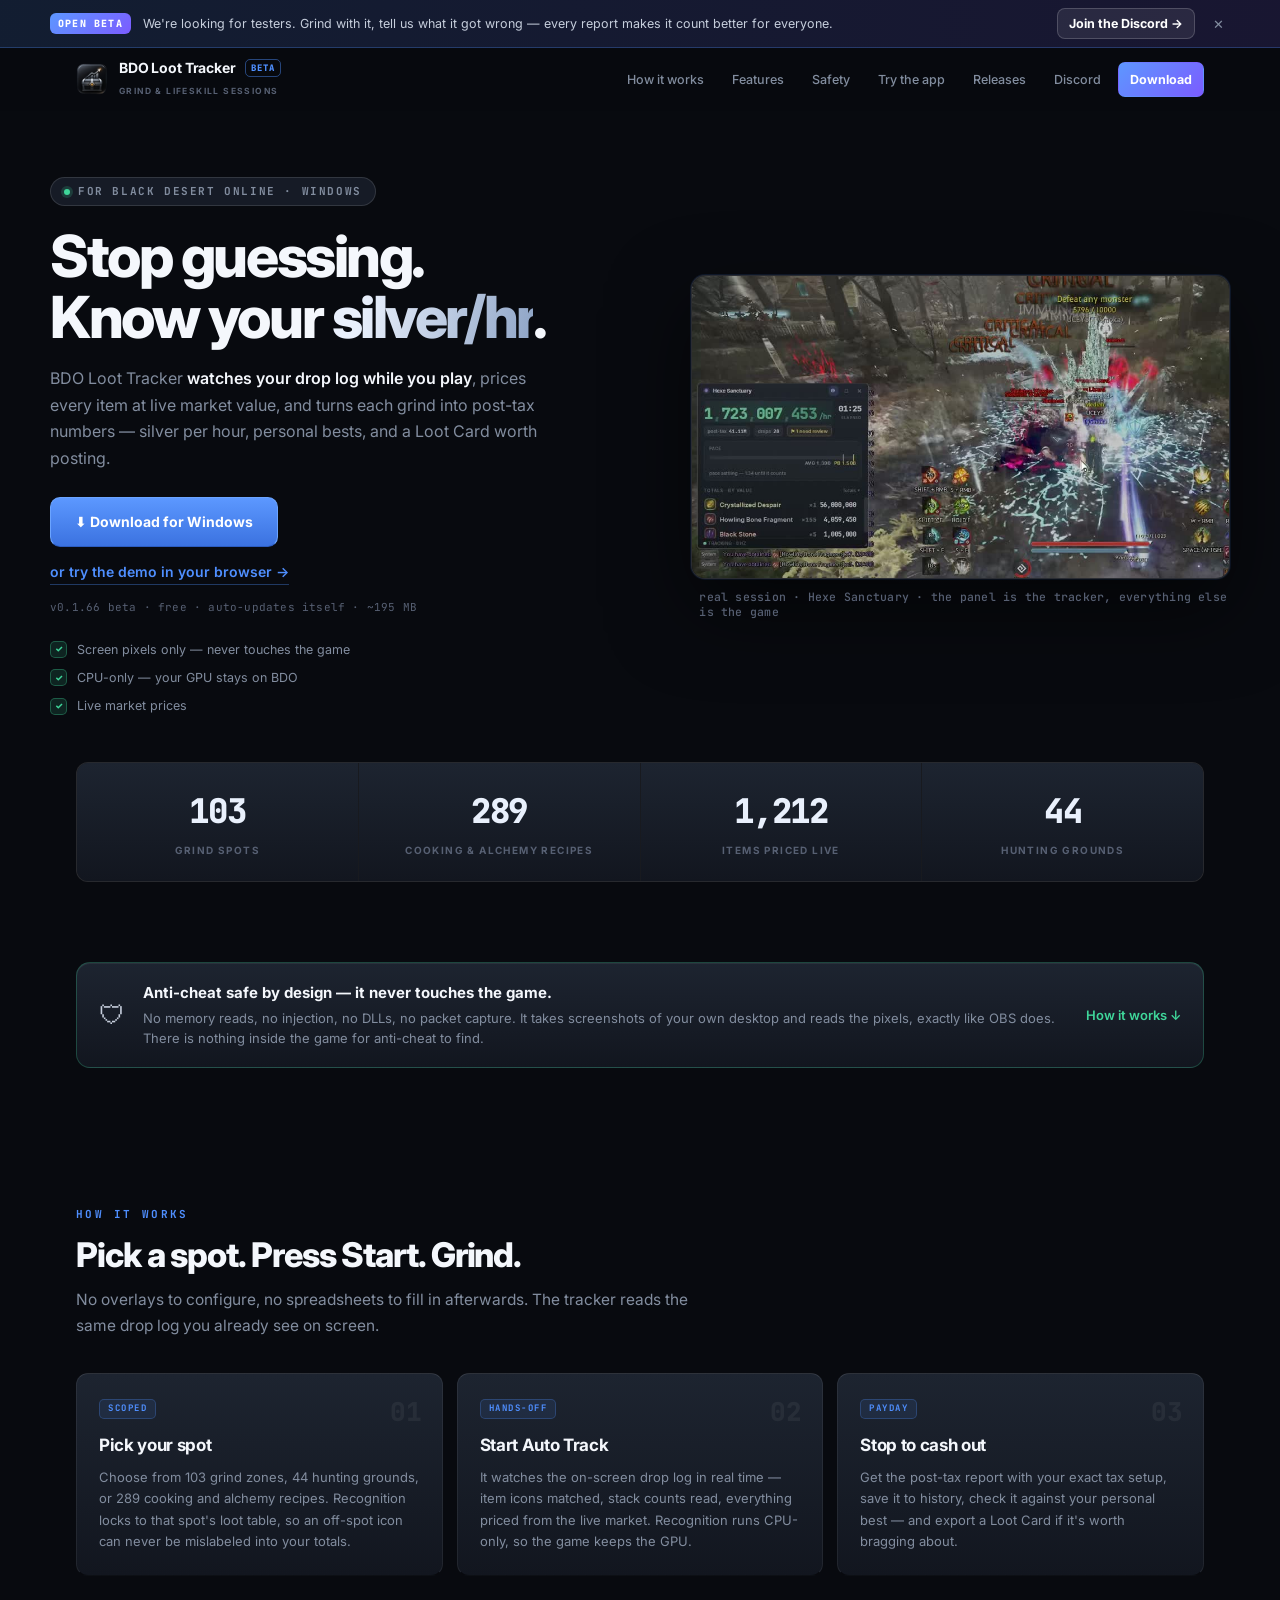
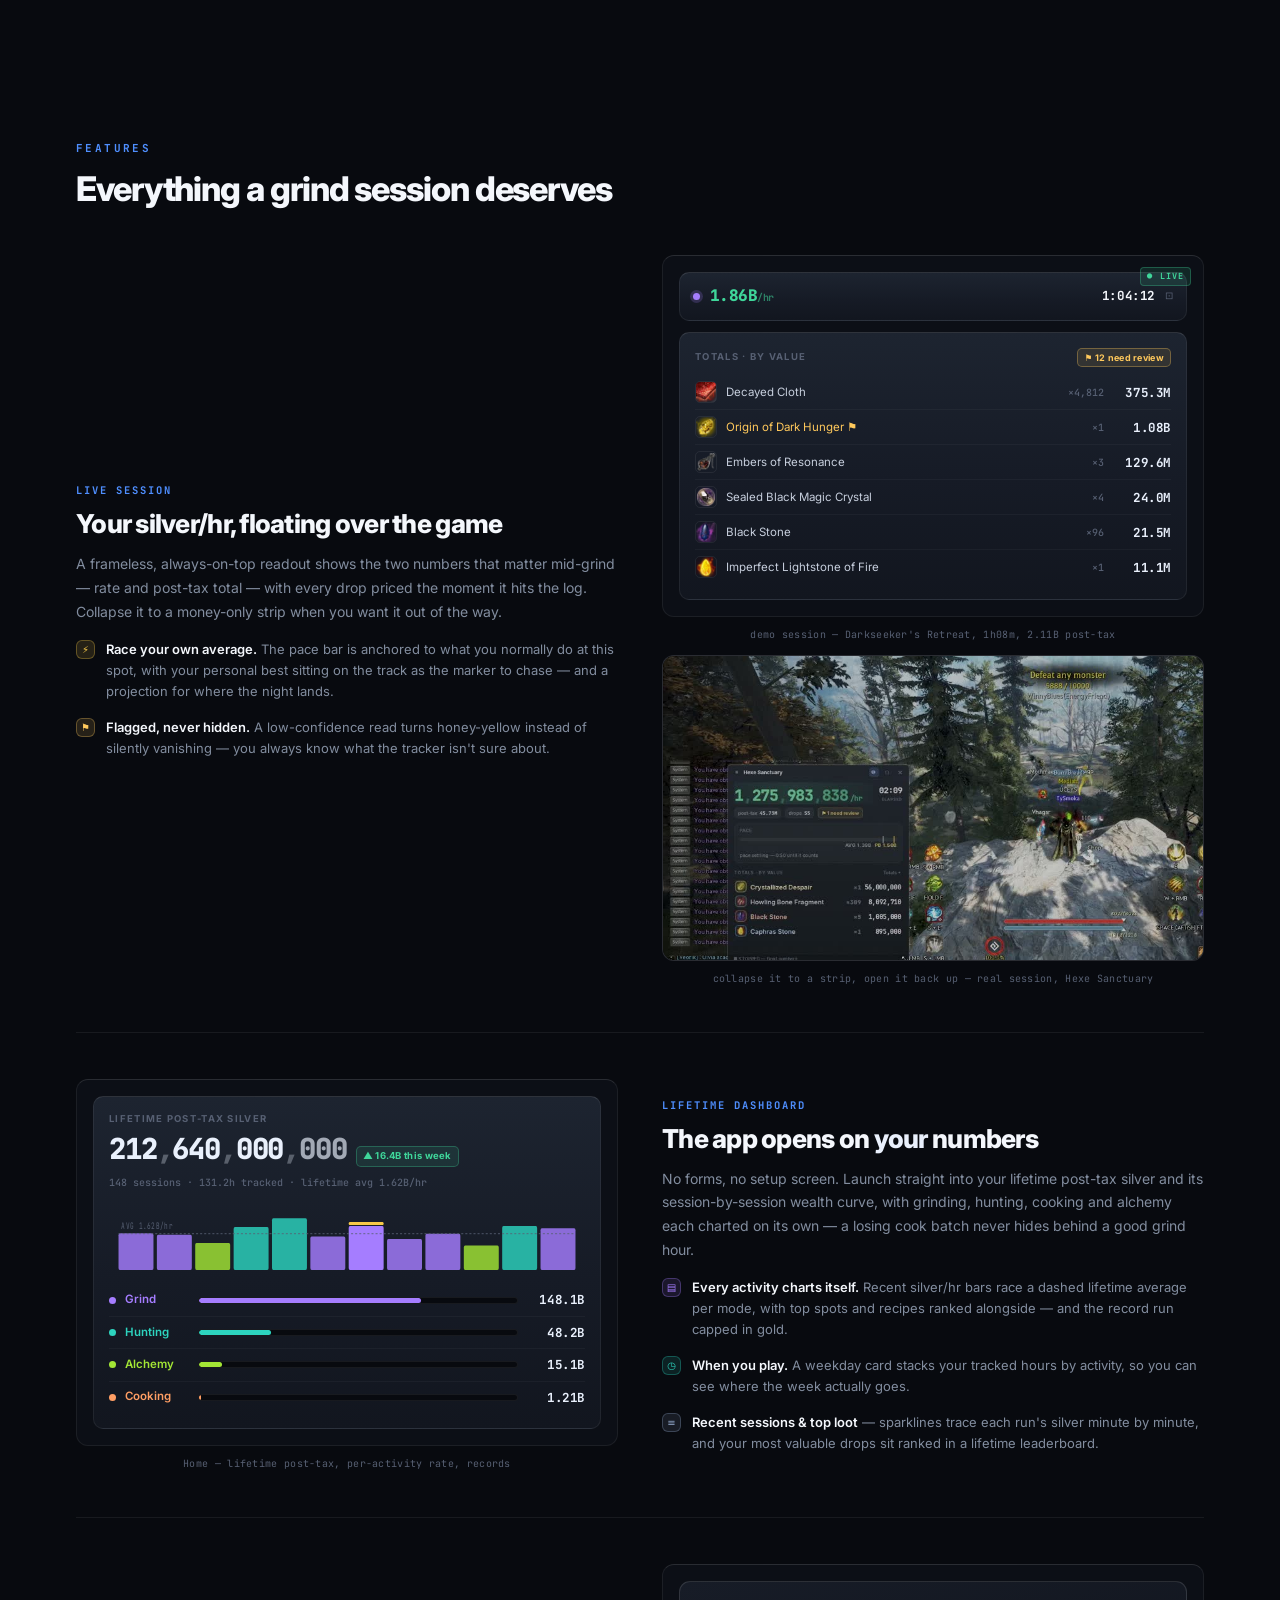
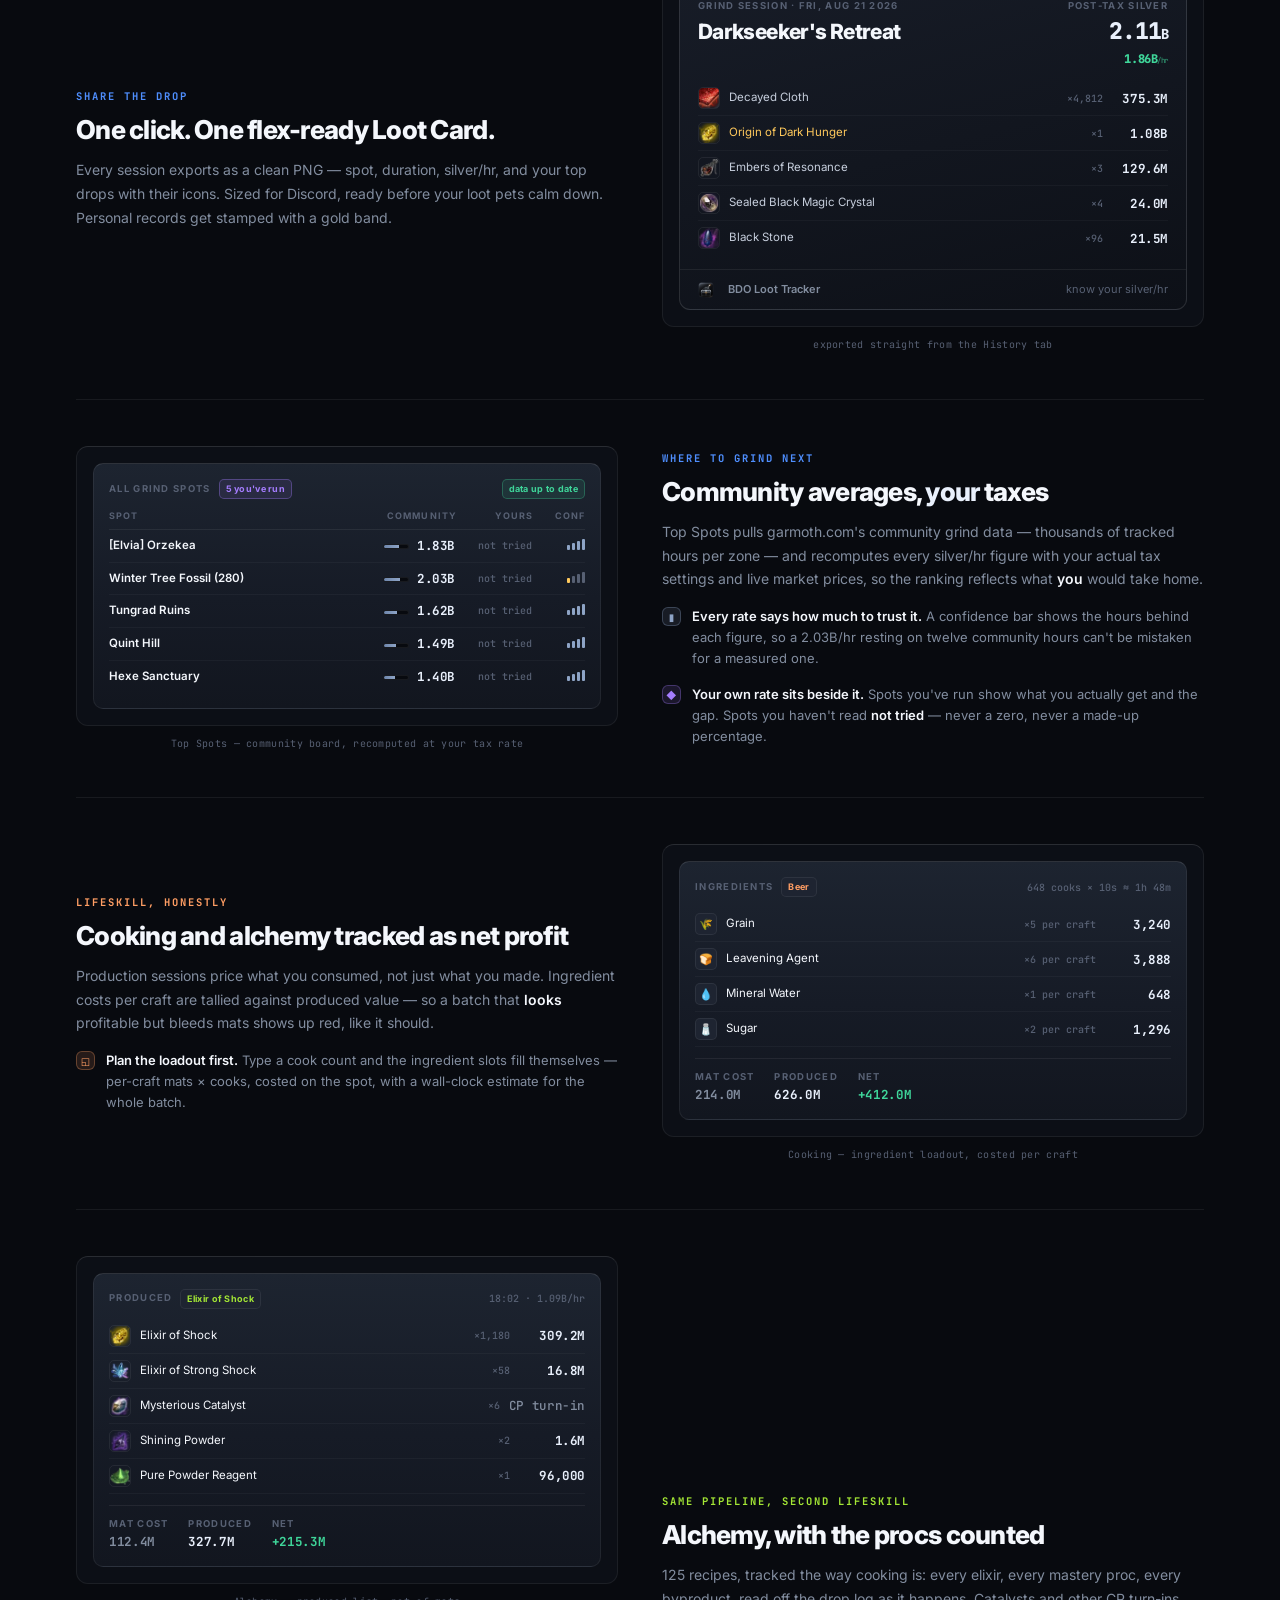
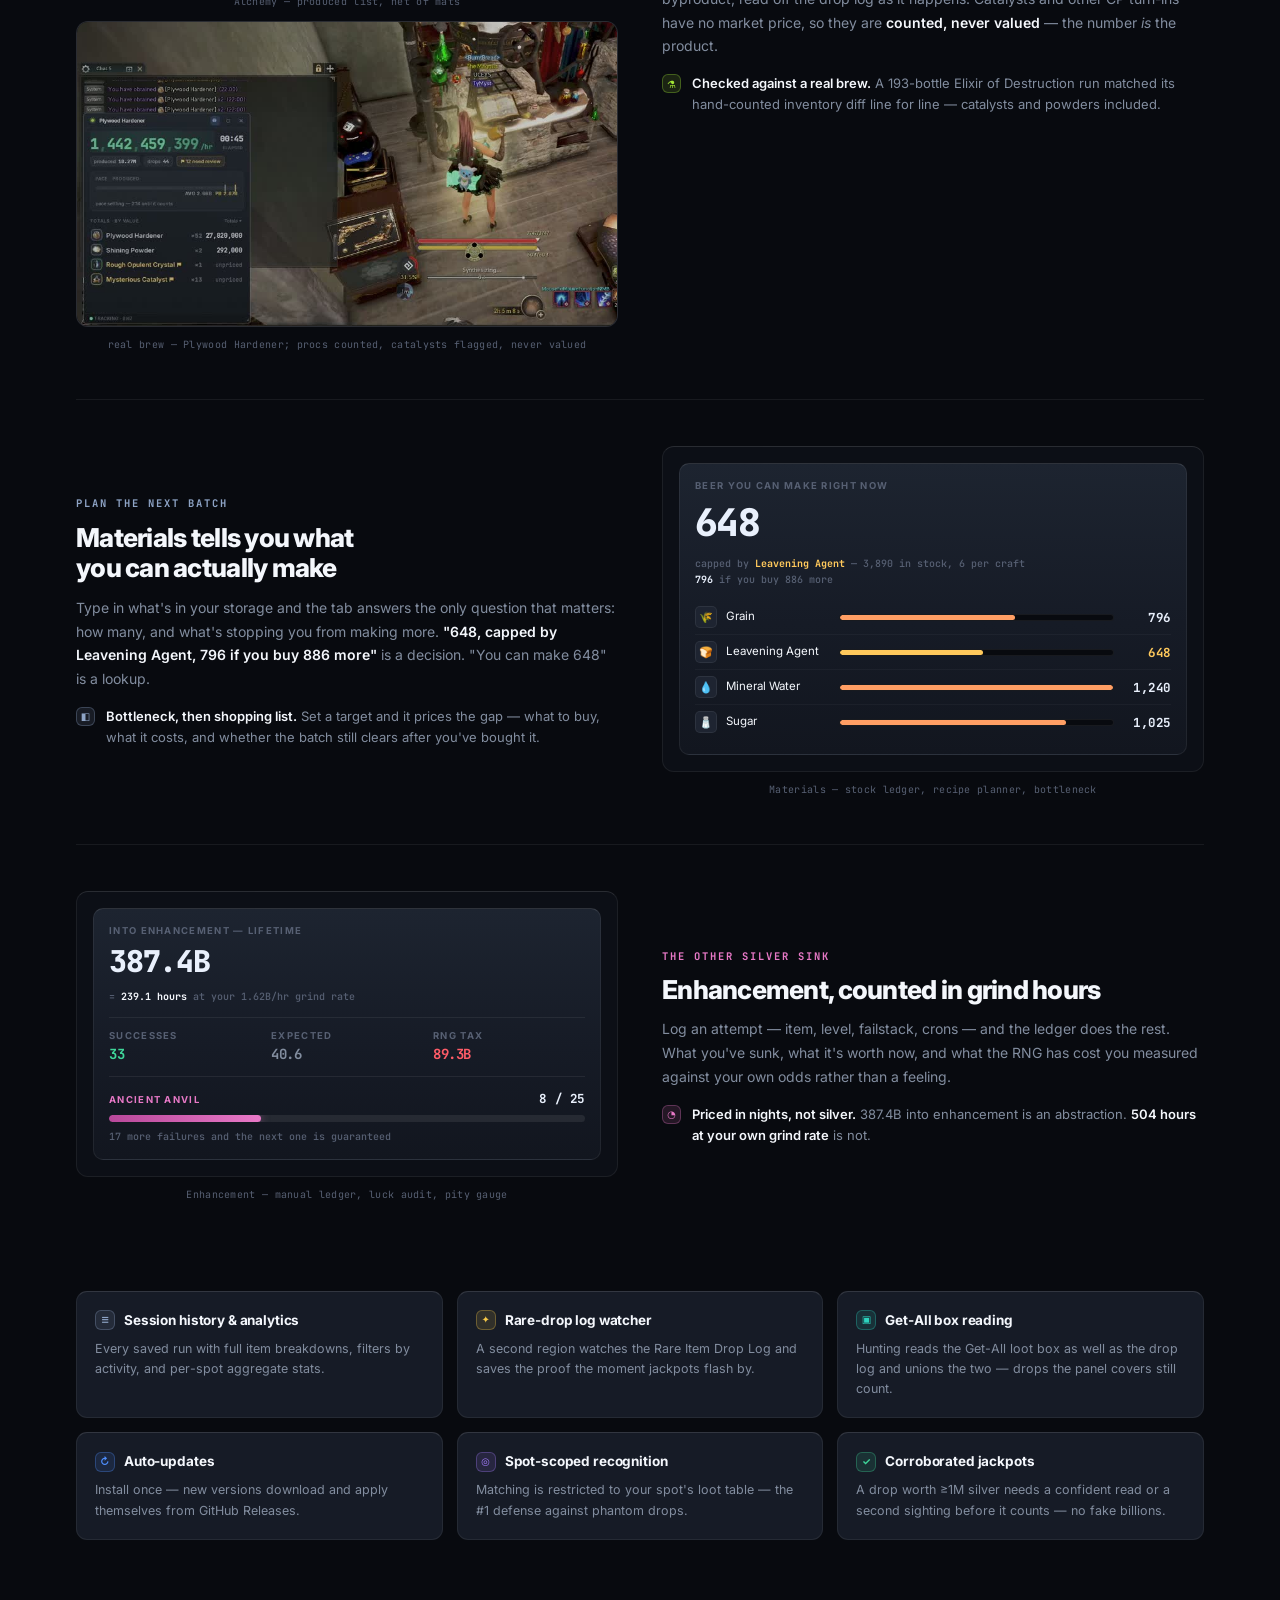
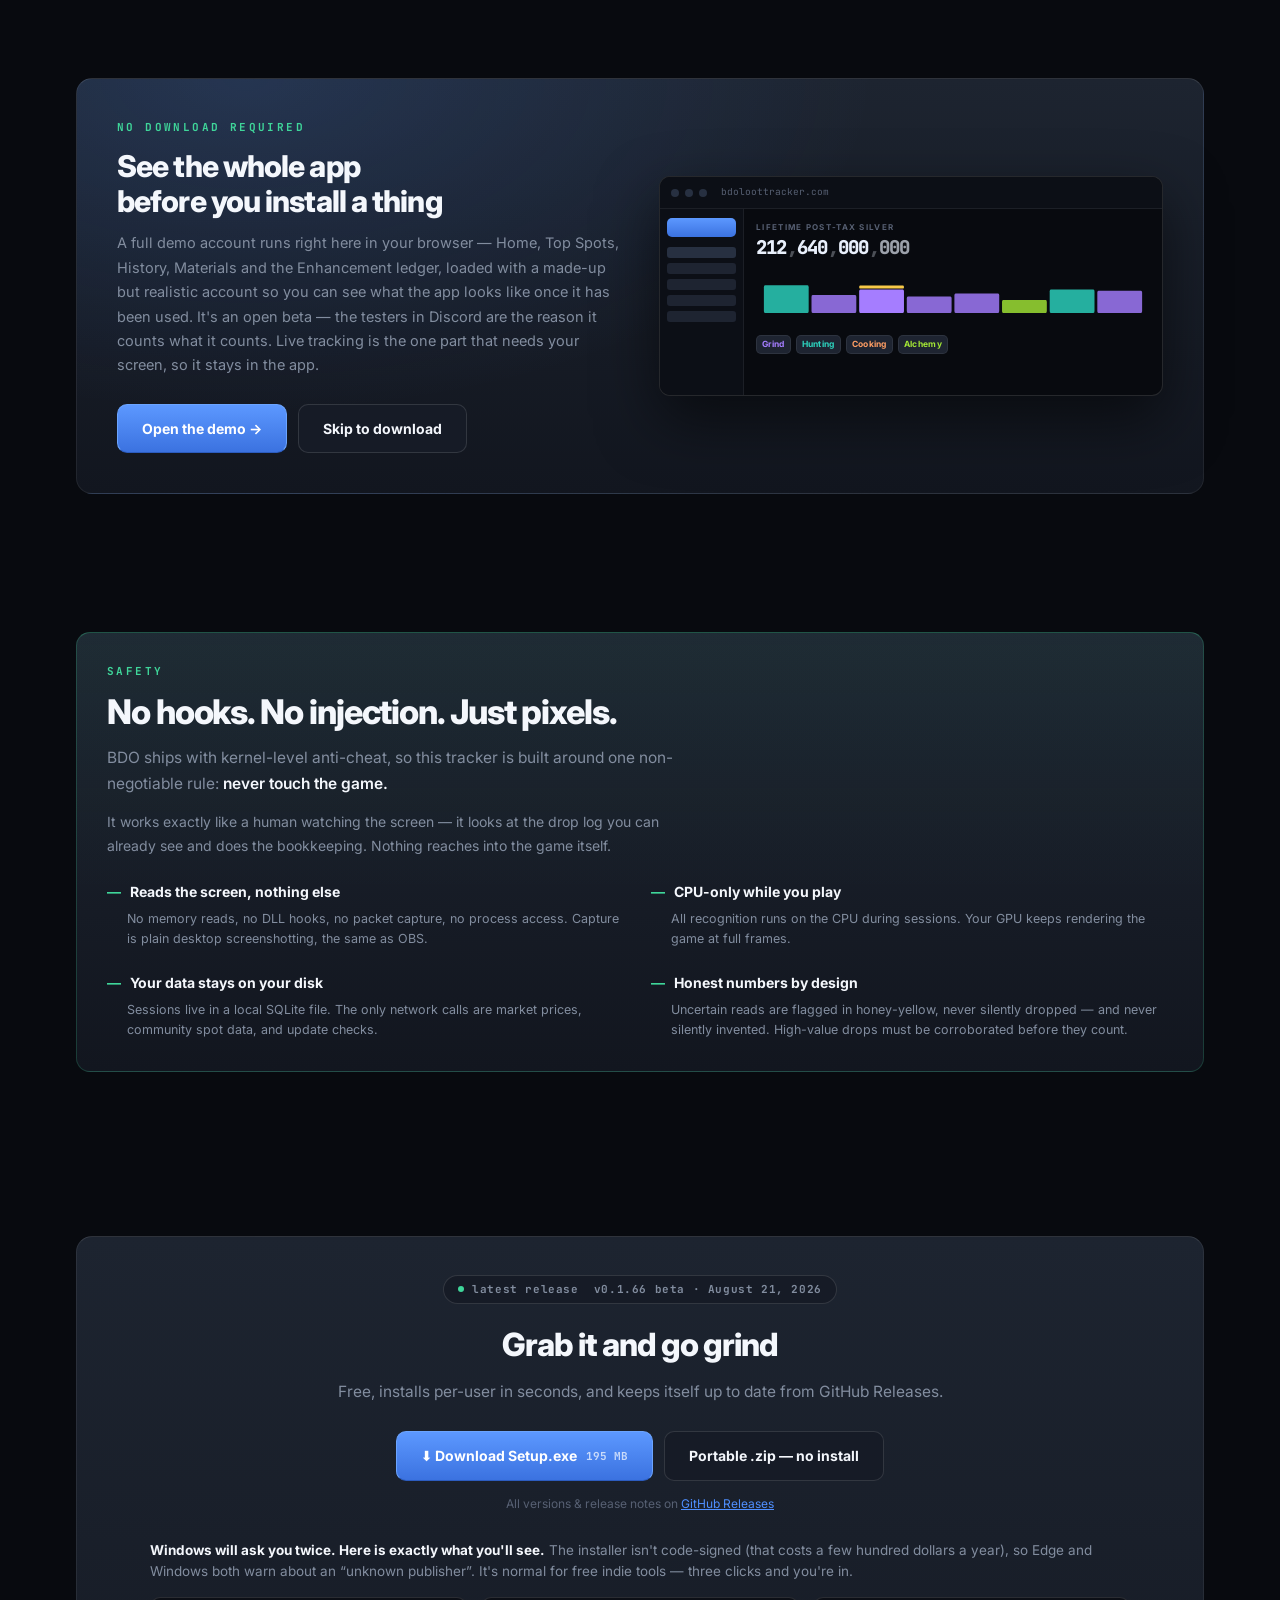
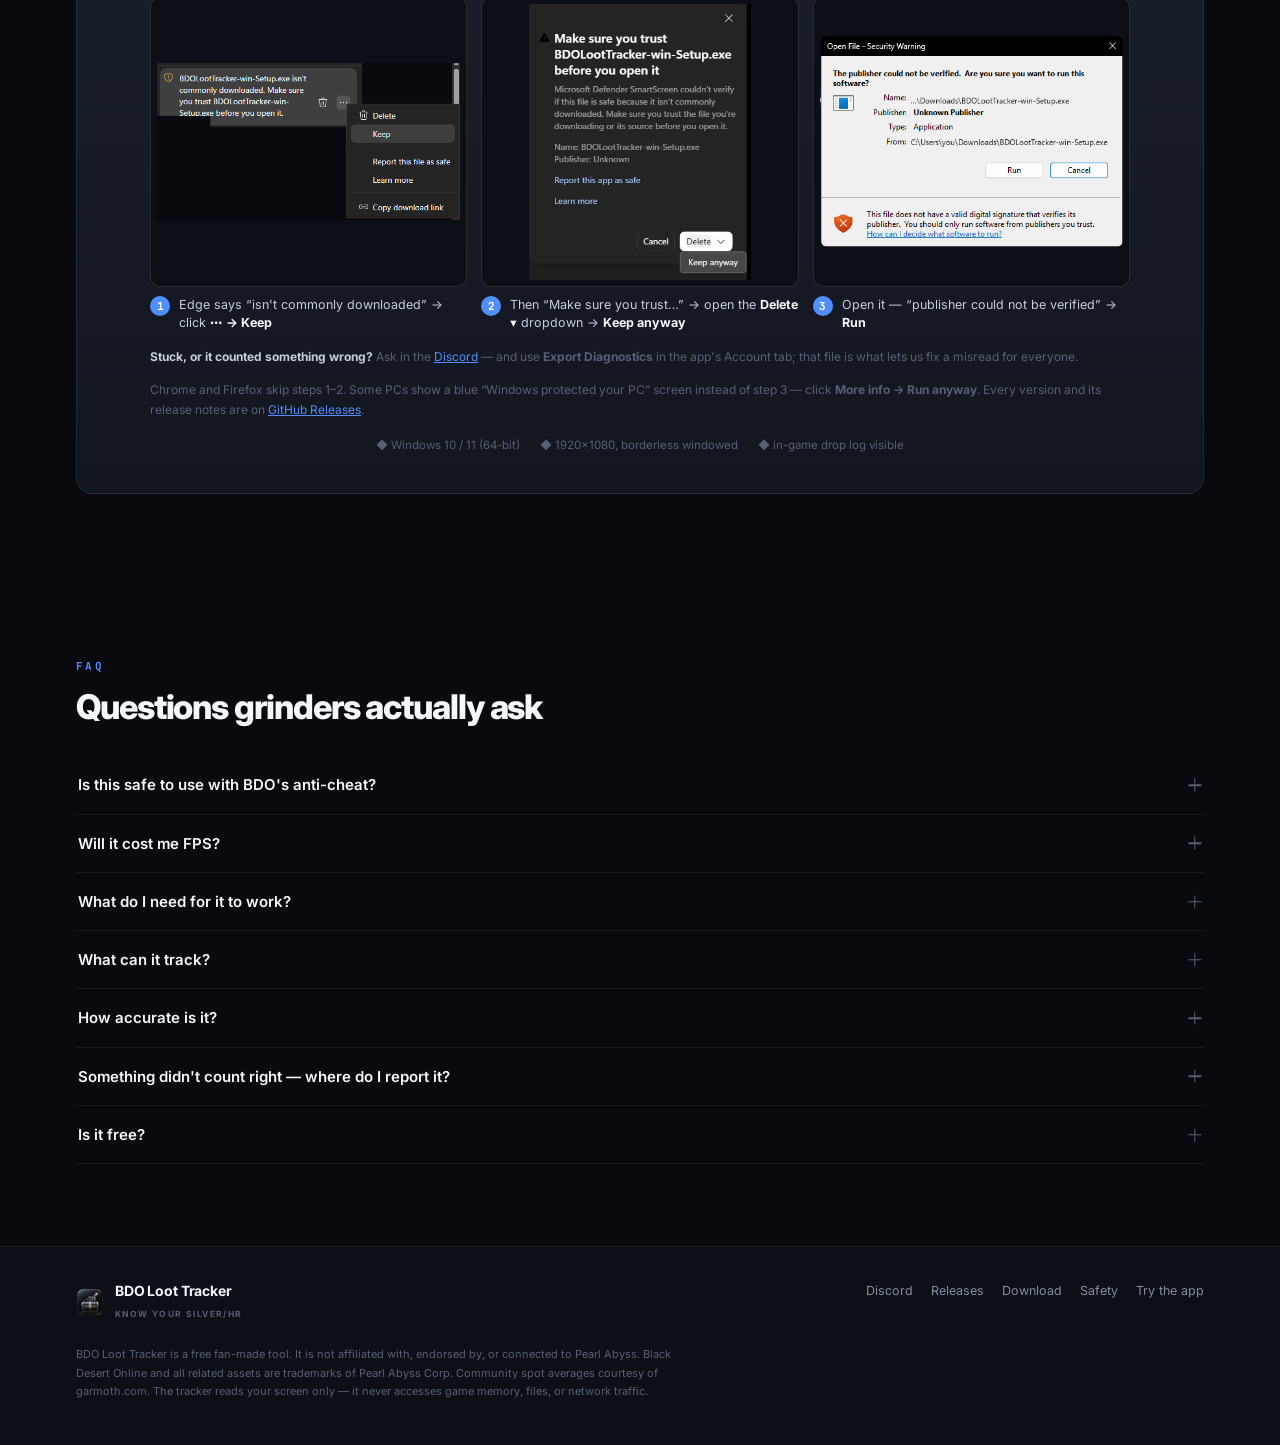
==== index.html @ 9467ed63 "site: real logo" ====
<!doctype html>
<html lang="en">
<head>
<meta charset="utf-8">
<meta name="viewport" content="width=device-width,initial-scale=1">
<meta name="description" content="Automatic loot tracking for Black Desert Online. Watches your drop log while you grind, prices every item at live market value, and turns each session into numbers worth sharing. Screen pixels only — never touches the game.">
<meta property="og:title" content="BDO Loot Tracker — know your silver/hr">
<meta property="og:description" content="Automatic loot tracking for Black Desert Online. Live silver/hr over the game, post-tax session reports, shareable Loot Cards. Screen pixels only.">
<meta property="og:type" content="website">
<meta property="og:url" content="https://bdoloottracker.com/">
<meta property="og:image" content="https://bdoloottracker.com/assets/og.png">
<meta name="twitter:card" content="summary_large_image">
<link rel="canonical" href="https://bdoloottracker.com/">
<link rel="icon" href="assets/favicon.ico">
<title>BDO Loot Tracker</title>
<link rel="preconnect" href="https://fonts.googleapis.com">
<link rel="preconnect" href="https://fonts.gstatic.com" crossorigin>
<link rel="stylesheet" href="https://fonts.googleapis.com/css2?family=Inter:wght@400;500;600;700;800&family=JetBrains+Mono:wght@500;600;700;800&display=swap">

<style>
/* ===========================================================
   Tokens — verbatim from redesign/DESIGN_SPEC.md §2 and the
   2026-08 concept :root blocks. Never invent a hex.
   =========================================================== */
:root{
  --bg-0:#080A0F;--bg-1:#0C0F16;--bg-2:#161B26;--bg-3:#1E2431;--bg-4:#273041;
  --card-top:#1D2430;--card-bot:#12161F;
  --line:rgba(255,255,255,.065);--line-lit:rgba(255,255,255,.12);--line-hot:rgba(255,255,255,.20);
  --txt-hi:#F4F7FC;--txt:#C6CEDC;--txt-lo:#828D9F;--txt-dim:#576073;
  --silver:#E9F0FC;--silver-2:#8EA4C6;--green:#3FD69A;--red:#FF5C68;
  --amber:#FFC95C;--gold:#F7C948;--gold2:#E39B2D;--blue:#4F8FFF;
  --grind:#A57DFF;--hunt:#2DD4BF;--cook:#FF9E64;--alch:#A3E635;--ledger:#E879C7;
  --steel:#8EA4C6;
  --sans:'Inter','Inter Variable','Segoe UI',system-ui,sans-serif;
  --mono:'JetBrains Mono',Consolas,ui-monospace,monospace;
  --rail-w:224px;
  --mode:var(--grind);
}
*{margin:0;padding:0;box-sizing:border-box}
body{background:var(--bg-0);color:var(--txt);font-family:var(--sans);font-size:13.5px;line-height:1.55;-webkit-font-smoothing:antialiased}
button{font:inherit;color:inherit;background:none;border:none;cursor:pointer}
input,select{font:inherit}
:focus-visible{outline:2px solid var(--blue);outline-offset:2px;border-radius:4px}
@media (prefers-reduced-motion:reduce){*{animation-duration:.01ms !important;animation-iteration-count:1 !important;transition-duration:.01ms !important}}

/* ---------- concept chrome ---------- */

/* ---------- shell ---------- */
.app{height:calc(100vh - 46px);min-height:780px;display:flex;flex-direction:column;background:radial-gradient(130% 90% at 50% -10%,#0F141E 0%,var(--bg-0) 62%)}
.topbar{flex:0 0 auto;display:flex;align-items:center;gap:12px;padding:0 18px;height:50px;background:var(--bg-1);border-bottom:1px solid var(--line)}
.logo{width:30px;height:30px;border-radius:8px;display:grid;place-items:center;overflow:hidden;flex:none}
.brand{font-weight:700;font-size:13.5px;color:var(--txt-hi);letter-spacing:-.01em;white-space:nowrap}
.webchip{font-family:var(--mono);font-size:9.5px;font-weight:700;letter-spacing:1.2px;color:var(--blue);border:1px solid rgba(79,143,255,.4);background:rgba(79,143,255,.10);padding:2px 6px;border-radius:4px}
.topbar .sp{flex:1}
.tb-btn{display:flex;align-items:center;gap:7px;font-size:12px;font-weight:600;color:var(--txt-lo);border:1px solid var(--line);background:var(--bg-2);border-radius:7px;padding:6px 11px;white-space:nowrap;transition:color .15s,border-color .15s,background .15s}
.tb-btn:hover{color:var(--txt-hi);border-color:var(--line-lit);background:var(--bg-3)}
.avatar{width:28px;height:28px;border-radius:50%;display:grid;place-items:center;background:linear-gradient(160deg,#39445A,#202633);border:1px solid var(--line-lit);font-family:var(--mono);font-size:11px;font-weight:700;color:var(--silver-2)}
.shell{flex:1;display:flex;min-height:0}

/* ---------- rail ---------- */
.rail{flex:0 0 var(--rail-w);background:var(--bg-1);border-right:1px solid var(--line);padding:14px 12px;overflow-y:auto;display:flex;flex-direction:column;gap:3px}
.btn-primary{display:flex;align-items:center;justify-content:center;gap:8px;width:100%;padding:11px 12px;border-radius:9px;font-weight:700;font-size:13px;color:#fff;white-space:nowrap;background:linear-gradient(135deg,#5D97FF,#7B5CFF);border:1px solid transparent;transition:filter .15s,transform .12s}
.btn-primary:hover{filter:brightness(1.08)}
.btn-primary:active{transform:translateY(1px)}
.btn-primary.sm{width:auto;padding:9px 18px;font-size:12.5px}
.btn-primary[disabled]{opacity:.4;cursor:not-allowed;filter:none}
.grp{font-size:9.5px;font-weight:700;letter-spacing:1.3px;text-transform:uppercase;color:var(--txt-dim);padding:15px 10px 6px}
.nav{display:flex;align-items:center;gap:9px;width:100%;padding:7.5px 10px;border-radius:7px;font-size:13px;font-weight:500;color:var(--txt-lo);border-left:2px solid transparent;transition:background .14s,color .14s}
.nav:hover{background:var(--bg-2);color:var(--txt-hi)}
.nav.on{background:var(--bg-3);color:var(--txt-hi);font-weight:600;border-left-color:var(--blue)}
.nav .dot{width:7px;height:7px;border-radius:50%;flex:0 0 auto}
.nav .n{margin-left:auto;font-family:var(--mono);font-size:10.5px;font-weight:700;color:var(--txt-dim)}
.nav.on .n{color:var(--silver-2)}
.nav.dim{opacity:.5}
.rail-foot{margin-top:auto;padding-top:14px}
.railrule{height:1px;background:var(--line);margin:12px 2px}

/* ---------- main ---------- */
.main{flex:1;min-width:0;display:flex;flex-direction:column}
.top{flex:0 0 auto;display:flex;align-items:center;gap:10px;flex-wrap:wrap;padding:13px 22px;border-bottom:1px solid var(--line)}
.pt{font-size:16px;font-weight:700;color:var(--txt-hi);letter-spacing:-.015em}
.psub{font-size:12px;color:var(--txt-dim)}
.top .sp{flex:1}
.btn{font-size:11.5px;font-weight:600;color:var(--txt-lo);border:1px solid var(--line);background:var(--bg-2);border-radius:7px;padding:6px 11px;transition:color .14s,border-color .14s,background .14s}
.btn:hover{color:var(--txt-hi);border-color:var(--line-lit);background:var(--bg-3)}
.btn.on{color:var(--txt-hi);border-color:var(--line-hot);background:var(--bg-4)}
.btn[disabled]{opacity:.42;cursor:not-allowed}
.btn[disabled]:hover{color:var(--txt-lo);border-color:var(--line);background:var(--bg-2)}
.seg{display:inline-flex;background:var(--bg-2);border:1px solid var(--line);border-radius:8px;padding:2px;gap:2px}
.seg button{font-size:11px;font-weight:600;color:var(--txt-lo);padding:4px 10px;border-radius:6px;transition:background .14s,color .14s}
.seg button.on{background:var(--bg-4);color:var(--txt-hi)}
.seg button[disabled]{opacity:.4;cursor:not-allowed}
.search{display:flex;align-items:center;gap:7px;background:var(--bg-3);border:1px solid var(--line);border-radius:8px;padding:5px 9px;min-width:210px}
.search input{background:none;border:none;outline:none;color:var(--txt-hi);font-size:12px;width:100%}
.search input::placeholder{color:var(--txt-dim)}
.kbd{font-family:var(--mono);font-size:9px;font-weight:700;color:var(--txt-dim);border:1px solid var(--line-lit);border-radius:4px;padding:1px 5px;white-space:nowrap}
.scroll{flex:1;overflow-y:auto;padding:16px 22px 44px}
.grid{display:grid;grid-template-columns:repeat(12,1fr);gap:13px;max-width:1420px}
.c12{grid-column:span 12}.c9{grid-column:span 9}.c8{grid-column:span 8}.c7{grid-column:span 7}
.c6{grid-column:span 6}.c5{grid-column:span 5}.c4{grid-column:span 4}.c3{grid-column:span 3}

/* ---------- card ---------- */
.card{position:relative;border-radius:10px;background:linear-gradient(180deg,var(--card-top) 0%,var(--bg-2) 45%,var(--card-bot) 100%);border:1px solid var(--line);border-top-color:var(--line-lit);border-bottom-color:rgba(0,0,0,.55)}
.card.mode{border-left:3px solid var(--mode)}
.pad{padding:16px 18px}
.ch{display:flex;align-items:baseline;gap:9px;flex-wrap:wrap;margin-bottom:12px}
.ct{font-size:13.5px;font-weight:700;color:var(--txt-hi);letter-spacing:-.01em}
.cs{font-size:11.5px;color:var(--txt-dim)}
.ch .sp{flex:1}
.k{font-size:9.5px;font-weight:700;letter-spacing:1.3px;text-transform:uppercase;color:var(--txt-dim)}
.note{font-size:11.5px;color:var(--txt-lo);line-height:1.62;border-left:2px solid var(--line-lit);padding-left:11px;margin-top:12px}
.note b{color:var(--txt-hi);font-weight:600}
.hint{display:flex;gap:9px;padding:10px 12px;border-radius:8px;background:rgba(79,143,255,.06);border:1px solid rgba(79,143,255,.18);font-size:11.5px;color:var(--txt-lo);line-height:1.5}
.hint b{color:var(--txt-hi);font-weight:600}
.hint .ic{color:var(--blue);flex:0 0 auto;font-weight:700}

/* ---------- money ---------- */
.m{font-family:var(--mono);color:var(--silver);font-variant-numeric:tabular-nums;letter-spacing:-.03em}
.m .sep{opacity:.30}
.m .lg{opacity:.66}
.hero{font-size:42px;font-weight:800;letter-spacing:-.045em;line-height:1.05}
.stat{font-size:19px;font-weight:800;letter-spacing:-.035em}
.tv{font-size:12.5px;font-weight:700;letter-spacing:-.03em}
.rate{font-family:var(--mono);font-variant-numeric:tabular-nums;font-weight:800;letter-spacing:-.035em}
.unit{font-size:.62em;opacity:.55;font-weight:700}
.pos{color:var(--green)}.neg{color:var(--red)}.warn{color:var(--amber)}

/* ---------- chips ---------- */
.chip{display:inline-flex;align-items:center;gap:5px;font-size:10.5px;font-weight:700;letter-spacing:.3px;padding:3px 8px;border-radius:5px;background:var(--bg-3);border:1px solid var(--line);color:var(--txt-lo);white-space:nowrap}
.chip.warn{color:var(--amber);border-color:rgba(255,201,92,.32);background:rgba(255,201,92,.10)}
.chip.good{color:var(--green);border-color:rgba(63,214,154,.30);background:rgba(63,214,154,.10)}
.chip.bad{color:var(--red);border-color:rgba(255,92,104,.30);background:rgba(255,92,104,.10)}
.chip.info{color:var(--blue);border-color:rgba(79,143,255,.32);background:rgba(79,143,255,.10)}
.chip.mine{color:var(--grind);border-color:rgba(165,125,255,.34);background:rgba(165,125,255,.10)}
.dotm{width:7px;height:7px;border-radius:50%;display:inline-block;flex:0 0 auto}

/* ---------- record tiles (gold = records only) ---------- */
.rec{border-radius:10px;padding:13px 15px;background:linear-gradient(180deg,rgba(247,201,72,.07),rgba(247,201,72,.015));border:1px solid rgba(247,201,72,.26);border-top-color:rgba(247,201,72,.40);border-bottom-color:rgba(0,0,0,.5)}
.rec .k{color:var(--gold2)}
.rec .v{font-family:var(--mono);font-size:20px;font-weight:800;letter-spacing:-.035em;color:var(--gold);margin:3px 0 2px}
.rec .s{font-size:11px;color:var(--txt-dim)}
.plain{border-radius:10px;padding:13px 15px;background:linear-gradient(180deg,var(--card-top),var(--card-bot));border:1px solid var(--line);border-top-color:var(--line-lit);border-bottom-color:rgba(0,0,0,.55)}
.plain .v{font-size:14.5px;font-weight:700;color:var(--txt-hi);margin:4px 0 2px}
.plain .s{font-size:11px;color:var(--txt-dim)}

/* ---------- tables ---------- */
table{width:100%;border-collapse:collapse}
thead th{font-size:9.5px;font-weight:700;letter-spacing:1.2px;text-transform:uppercase;color:var(--txt-dim);text-align:left;padding:0 9px 8px;border-bottom:1px solid var(--line);white-space:nowrap}
thead th.r{text-align:right}
thead th.sortable{cursor:pointer}
thead th.sortable:hover{color:var(--txt-lo)}
tbody td{padding:7px 9px;border-bottom:1px solid rgba(255,255,255,.035);font-size:12.5px}
tbody td.r{text-align:right}
tbody tr:last-child td{border-bottom:none}
tbody tr{transition:background .12s}
tbody tr.hover:hover{background:rgba(255,255,255,.028);cursor:pointer}
tbody tr.locked{opacity:.42}
tbody tr.mine td:first-child{box-shadow:inset 2px 0 0 var(--grind)}
tbody tr.mine{background:rgba(165,125,255,.055)}
tbody tr.sel td:first-child{box-shadow:inset 2px 0 0 var(--blue)}
tbody tr.sel{background:rgba(79,143,255,.08)}
.item{display:flex;align-items:center;gap:9px;min-width:0}
.item img{width:25px;height:25px;border-radius:5px;flex:0 0 auto;background:var(--bg-0);border:1px solid var(--line)}
.item .emoji{width:25px;height:25px;border-radius:5px;flex:0 0 auto;background:var(--bg-3);border:1px solid var(--line);display:grid;place-items:center;font-size:13px}
.item .nm{font-weight:500;color:var(--txt);white-space:nowrap;overflow:hidden;text-overflow:ellipsis}
.item .nm.flag{color:var(--amber)}
.src{font-family:var(--mono);font-size:10px;font-weight:500;color:var(--txt-dim)}
.tablescroll{overflow-x:auto}
.tallscroll{max-height:280px;overflow-y:auto}

/* ---------- charts ---------- */
svg.chart{display:block;width:100%}
.avgline{stroke:var(--txt-dim);stroke-width:1;stroke-dasharray:3 3}
.avglabel{font-family:var(--mono);font-size:9px;fill:var(--txt-dim);letter-spacing:.5px}
.bar{height:7px;border-radius:4px;background:var(--bg-0);overflow:hidden;border:1px solid var(--line);min-width:60px}
.bar i{display:block;height:100%;border-radius:3px}

/* =====================================================
   LIVE TRACKER OVERLAY — recreation of LiveTrackerWindow
   ===================================================== */
.ovwrap{position:relative;display:flex;justify-content:center}
.overlay{
  width:396px;max-width:100%;border-radius:12px;overflow:hidden;
  background:linear-gradient(180deg,#161B26,#0B0E14);
  border:1px solid rgba(255,255,255,.10);border-top-color:rgba(255,255,255,.19);
  box-shadow:0 24px 60px rgba(0,0,0,.6);
  font-size:12px;position:relative;
}
.ovHeader{display:flex;align-items:center;gap:8px;padding:6px 9px 6px 13px;border-bottom:1px solid rgba(255,255,255,.07)}
.ovDot{width:7px;height:7px;border-radius:50%;background:var(--mode);box-shadow:0 0 0 3px color-mix(in srgb,var(--mode) 22%,transparent)}
.ovScope{font-size:12px;font-weight:700;color:#F4F7FC}
.ovHeader .sp{flex:1}
.ovBtn{width:20px;height:20px;border-radius:5px;display:grid;place-items:center;font-size:10px;color:var(--txt-dim)}
.ovBtn:hover{background:rgba(255,255,255,.07);color:var(--txt-hi)}
.ovHero{display:flex;align-items:flex-end;gap:13px;padding:6px 15px 2px}
.ovRate{
  flex:1;min-width:0;height:52px;display:flex;align-items:center;
  background:radial-gradient(70% 120% at 22% 50%,rgba(63,214,154,.13),transparent 70%);
  border-radius:9px;
}
.ovRate .num{font-family:var(--mono);font-weight:800;font-size:28px;letter-spacing:-.045em;color:var(--green);font-variant-numeric:tabular-nums}
.ovRate .num .sep{opacity:.30}
.ovRate .num .lg{opacity:.66}
.ovRate .sfx{font-family:var(--mono);font-size:13px;font-weight:800;color:var(--green);opacity:.62;margin-left:3px}
.ovClock{text-align:right}
.ovClockT{font-family:var(--mono);font-size:20px;font-weight:700;color:#F4F7FC;font-variant-numeric:tabular-nums}
.ovClockC{font-size:8.5px;font-weight:700;letter-spacing:1.1px;color:var(--txt-dim)}
.ovChips{display:flex;align-items:center;gap:9px;padding:6px 15px 11px;flex-wrap:wrap}
.statchip{display:flex;align-items:center;gap:6px;background:rgba(255,255,255,.045);border:1px solid rgba(255,255,255,.07);border-radius:7px;padding:4px 9px}
.statchip .k{font-size:9px;letter-spacing:1px}
.statchip .v{font-family:var(--mono);font-size:12px;font-weight:700;color:var(--silver)}
.ovChipWarn{font-size:10.5px;font-weight:700;color:var(--amber);background:rgba(255,201,92,.10);border:1px solid rgba(255,201,92,.30);border-radius:6px;padding:4px 8px}
.paceCard{margin:0 15px 11px;border-radius:11px;background:rgba(255,255,255,.032);border:1px solid rgba(255,255,255,.06);padding:11px 13px}
.paceHead{display:flex;align-items:baseline;gap:8px;font-size:10px}
.paceHead .k{font-size:9px}
.paceHead .sp{flex:1}
.paceProj{font-size:10px;color:var(--txt-dim)}
.paceProj b{font-family:var(--mono);font-size:11.5px;font-weight:700;color:var(--silver)}
.paceTrack{position:relative;height:42px;margin-top:5px}
.paceRail{position:absolute;top:11px;left:0;right:0;height:8px;border-radius:5px;background:rgba(255,255,255,.063)}
.paceFill{position:absolute;top:11px;left:0;height:8px;border-radius:5px;background:linear-gradient(90deg,#2FB47E,#3FD69A);transition:width .6s ease}
.paceFill.under{background:linear-gradient(90deg,#C9A227,#FFC95C)}
.paceTick{position:absolute;top:7px;width:2px;height:16px;border-radius:1px}
.paceLab{position:absolute;top:24px;font-size:8px;font-weight:700;letter-spacing:.6px;transform:translateX(-50%);white-space:nowrap}
.paceLab.low{top:34px}
.paceFoot{font-size:10.5px;margin-top:9px;color:var(--txt-lo)}
.ovCapRow{display:flex;align-items:center;gap:8px;padding:0 11px 6px 15px}
.ovCapRow .k{font-size:9px}
.ovCapRow .sp{flex:1}
.ovToggle{font-size:10px;font-weight:600;color:var(--txt-lo)}
.ovToggle:hover{color:var(--txt-hi)}
.ovList{padding:0 11px 0 15px;max-height:238px;overflow-y:auto;display:flex;flex-direction:column;gap:1px}
.frow{display:flex;align-items:center;gap:9px;height:34px;padding:0 7px;border-radius:8px;position:relative}
.frow.fresh{background:rgba(63,214,154,.07);box-shadow:inset 2px 0 0 var(--green)}
.frow.big{background:linear-gradient(90deg,rgba(255,120,71,.26),rgba(255,120,71,.05));border:1px solid rgba(255,120,71,.35)}
.fico{width:25px;height:25px;border-radius:6px;flex:0 0 auto;display:grid;place-items:center;background:var(--bg-0);border:1px solid rgba(255,255,255,.07);position:relative}
.fico img{width:21px;height:21px;border-radius:4px;display:block}
.fname{flex:1;min-width:0;font-size:11.5px;font-weight:500;white-space:nowrap;overflow:hidden;text-overflow:ellipsis}
.fqty{font-family:var(--mono);font-size:10.5px;color:var(--txt-dim)}
.fval{font-family:var(--mono);font-size:11px;font-weight:700;color:var(--silver);min-width:64px;text-align:right}
.fval.dim{color:var(--txt-dim);font-weight:500}
.ovFooter{margin-top:9px;padding:7px 15px;background:rgba(0,0,0,.22);border-top:1px solid rgba(255,255,255,.06);font-size:10px;font-weight:600;letter-spacing:.4px;color:var(--txt-dim);display:flex;align-items:center;gap:7px}
.ovFooter .bul{color:var(--green)}
.ovZero{font-size:10px;color:var(--amber);padding:7px 15px 0}
/* big-drop toast */
.toast{
  position:absolute;top:-104px;right:0;width:330px;height:96px;border-radius:14px;
  background:linear-gradient(135deg,rgba(74,32,16,.95),rgba(16,13,20,.95));
  border:1px solid rgba(255,120,71,.45);
  padding:16px;opacity:0;transform:translateY(6px);pointer-events:none;
  transition:opacity .3s ease,transform .3s ease;z-index:5;
}
.toast::after{content:"";position:absolute;inset:0;border-radius:14px;background:radial-gradient(80% 120% at 100% 0%,rgba(255,120,71,.32),transparent 60%);pointer-events:none}
.toast.on{opacity:1;transform:translateY(0)}
.toast .lbl{font-size:9px;font-weight:800;letter-spacing:1.6px;color:#FF7847}
.toast .nm{font-size:13px;font-weight:700;color:#FFD7C2;margin-top:8px}
.toast .qt{font-family:var(--mono);font-size:11px;font-weight:600;color:rgba(255,215,194,.6);margin-top:4px}
.toast .vl{position:absolute;right:16px;bottom:26px;font-family:var(--mono);font-size:19px;font-weight:800;letter-spacing:-.8px;color:#FF9E6E}

/* clip frame around the overlay */
.clipframe{position:relative;border-radius:12px;padding:26px 18px 18px;background:radial-gradient(120% 120% at 50% 0%,color-mix(in srgb,var(--mode) 9%,transparent),transparent 62%),var(--bg-0);border:1px solid var(--line);overflow:hidden}
.cliptag{position:absolute;top:10px;left:14px;font-size:9.5px;font-weight:700;letter-spacing:1.2px;color:var(--txt-dim);text-transform:uppercase}
.clipbtns{display:flex;gap:8px;justify-content:center;margin-top:16px;flex-wrap:wrap}

/* ---------- ladder / pips / gauge (Enhancement) ---------- */
.ladder{display:flex;align-items:center;gap:5px;flex-wrap:wrap;font-family:var(--mono);font-size:10.5px;font-weight:700}
.ladder .pill{padding:3px 9px;border-radius:6px;background:var(--bg-3);color:var(--txt-dim);border:1px solid var(--line)}
.ladder .pill.done{color:var(--silver-2);background:var(--bg-3)}
.ladder .pill.now{background:linear-gradient(180deg,#E879C7,#B8489A);color:#170D14;border-color:#F09AD6;box-shadow:0 0 14px rgba(232,121,199,.35)}
.ladder .pill.goal{border:1px dashed rgba(247,201,72,.6);background:rgba(247,201,72,.07);color:var(--gold)}
.ladder .sep{color:var(--txt-dim)}
.pips{display:flex;gap:4px;flex-wrap:wrap;margin-top:7px}
.pip{width:15px;height:15px;border-radius:4px;display:grid;place-items:center;font-size:8px;font-weight:800}
.pip.s{background:rgba(63,214,154,.18);color:var(--green);border:1px solid rgba(63,214,154,.4)}
.pip.f{background:rgba(255,92,104,.14);color:rgba(255,92,104,.75);border:1px solid rgba(255,92,104,.28)}
.pip.d{background:rgba(255,201,92,.16);color:var(--amber);border:1px solid rgba(255,201,92,.4)}
.gauge{height:7px;border-radius:4px;background:rgba(255,255,255,.08);overflow:hidden;margin-top:6px}
.gauge i{display:block;height:100%;border-radius:4px;background:linear-gradient(90deg,#B8489A,#E879C7);box-shadow:0 0 10px rgba(232,121,199,.5)}
.nrow{display:grid;grid-template-columns:repeat(4,1fr);gap:10px}
.nrow .k{margin-bottom:2px}
.nrow .v{font-family:var(--mono);font-size:14px;font-weight:800;letter-spacing:-.03em;color:var(--txt-hi)}
.strip6{display:grid;grid-template-columns:repeat(6,1fr);gap:10px;padding-top:12px;margin-top:12px;border-top:1px solid var(--line)}
.strip6 .v{font-family:var(--mono);font-size:17px;font-weight:800;letter-spacing:-.03em;color:var(--txt-hi)}
.gearcard{border-radius:9px;padding:11px 12px;background:var(--bg-2);border:1px solid var(--line);border-left:3px solid rgba(232,121,199,.45);margin-bottom:8px;cursor:pointer;transition:background .14s,border-color .14s;width:100%;text-align:left}
.gearcard:hover{background:var(--bg-3)}
.gearcard.on{border-left-color:var(--ledger);background:rgba(232,121,199,.08)}
.gearcard .top{display:flex;align-items:center;gap:8px;padding:0;border:none}
.gearcard .nm{font-size:12.5px;font-weight:600;color:var(--txt-hi)}
.gearcard .lvl{font-family:var(--mono);font-size:9.5px;font-weight:700;color:var(--ledger);background:rgba(232,121,199,.12);border:1px solid rgba(232,121,199,.3);border-radius:4px;padding:1px 5px}
.gearcard .met{display:flex;align-items:baseline;gap:8px;margin-top:5px}
.gearcard .met .a{font-size:10.5px;color:var(--txt-dim);flex:1}
.tint{border-radius:9px;padding:11px 13px;margin-top:11px}
.tint.pink{background:rgba(232,121,199,.07);border:1px solid rgba(232,121,199,.2)}
.tint.violet{background:rgba(123,92,230,.09);border:1px solid rgba(123,92,230,.24)}
.tint.green{background:rgba(63,214,154,.07);border:1px solid rgba(63,214,154,.2)}
.tint.red{background:rgba(255,92,104,.07);border:1px solid rgba(255,92,104,.22)}
.tint.amber{background:rgba(255,201,92,.07);border:1px solid rgba(255,201,92,.22)}
.tint.ember{background:rgba(255,158,100,.07);border:1px solid rgba(255,158,100,.22)}

/* ---------- Materials ---------- */
.stockrow{display:flex;align-items:center;gap:2px;justify-content:flex-end}
.stockrow button{width:22px;height:26px;border-radius:5px;color:var(--txt-dim);font-size:12px}
.stockrow button:hover{color:var(--txt-hi);background:var(--bg-4)}
.stockrow input{width:74px;text-align:right;font-family:var(--mono);font-size:12px;font-weight:700;color:var(--silver);background:var(--bg-0);border:1px solid var(--line);border-radius:6px;padding:4px 7px;outline:none}
.stockrow input:focus{border-color:var(--blue);background:var(--bg-3)}
.ingrow{display:grid;grid-template-columns:200px 44px 76px 1fr 92px;gap:10px;align-items:center;padding:8px 9px;border-radius:8px;position:relative}
.ingrow:hover{background:rgba(255,255,255,.028)}
.ingrow.caps{background:rgba(255,201,92,.07);border:1px solid rgba(255,201,92,.22)}
.ingrow.short{background:rgba(255,92,104,.07);border:1px solid rgba(255,92,104,.22)}
.ingrow.ok{opacity:.72}
.capflag{position:absolute;right:104px;top:-9px;font-size:8.5px;font-weight:800;letter-spacing:.8px;color:#1A1206;background:var(--amber);border-radius:4px;padding:1px 6px}
.shoprow{display:grid;grid-template-columns:200px 80px 80px 90px 1fr 110px;gap:10px;align-items:center;padding:8px 9px;border-radius:8px}
.gapbar{height:7px;border-radius:4px;background:var(--bg-0);border:1px solid var(--line);overflow:hidden;display:flex}
.gapbar .have{height:100%;background:var(--green)}
.gapbar .miss{height:100%;background:repeating-linear-gradient(45deg,rgba(255,92,104,.55) 0 4px,rgba(255,92,104,.16) 4px 8px)}
.craftrow{display:flex;align-items:center;gap:9px;padding:8px 6px;border-radius:7px;cursor:pointer}
.craftrow:hover{background:rgba(255,255,255,.028)}
.craftrow.on{background:rgba(255,158,100,.09)}
.craftrow .rk{font-family:var(--mono);font-size:10px;color:var(--txt-dim);width:14px}
.craftrow .nm{flex:1;min-width:0}
.craftrow .nm b{display:block;font-size:12.5px;font-weight:600;color:var(--txt-hi)}
.craftrow .nm span{font-size:10px;color:var(--txt-dim)}

/* ---------- Top Spots ---------- */
.pick{border-radius:10px;padding:13px 15px;border:1px solid var(--line);background:linear-gradient(180deg,var(--card-top),var(--card-bot));border-top-color:var(--line-lit)}
.pick .tag{font-size:9px;font-weight:800;letter-spacing:1.1px;margin-bottom:6px}
.pick .nm{font-size:14px;font-weight:700;color:var(--txt-hi);letter-spacing:-.015em}
.pick .big{font-family:var(--mono);font-size:19px;font-weight:800;letter-spacing:-.035em;margin:3px 0 4px}
.pick .s{font-size:10.5px;color:var(--txt-lo);line-height:1.5}
.pick .s b{color:var(--txt-hi);font-weight:700}
.pick .s2{font-size:10px;color:var(--txt-dim);margin-top:2px}
.conf{display:inline-flex;align-items:flex-end;gap:2px;height:11px;vertical-align:-1px}
.conf i{width:3px;border-radius:1px;background:var(--txt-dim)}
.conf i.f{background:var(--silver-2)}
.conf.thin i.f{background:var(--amber)}
.apgate{font-family:var(--mono);font-size:10px;font-weight:700;color:var(--red);background:rgba(255,92,104,.12);border:1px solid rgba(255,92,104,.28);border-radius:4px;padding:1px 5px}
.apok{font-family:var(--mono);font-size:11px;font-weight:700;color:var(--green)}
.ratebar{display:inline-block;width:52px;height:5px;border-radius:3px;background:var(--bg-0);border:1px solid var(--line);overflow:hidden;vertical-align:middle;margin-right:8px}
.ratebar i{display:block;height:100%;background:linear-gradient(90deg,#6E86AC,var(--silver-2))}

/* ---------- feature page ---------- */
.feat{max-width:1000px}
.feathero{border-radius:14px;padding:30px 32px;background:radial-gradient(110% 130% at 12% 0%,color-mix(in srgb,var(--mode) 16%,transparent),transparent 60%),linear-gradient(180deg,var(--card-top),var(--card-bot));border:1px solid var(--line);border-top-color:var(--line-lit)}
.feathero h1{font-size:32px;font-weight:800;letter-spacing:-.03em;color:var(--txt-hi);line-height:1.12;text-wrap:balance}
.feathero .lede{font-size:14.5px;color:var(--txt-lo);line-height:1.6;max-width:62ch;margin-top:11px}
.feathero .eyebrow{font-size:10px;font-weight:800;letter-spacing:1.6px;text-transform:uppercase;color:var(--mode);margin-bottom:10px}
.featgrid{display:grid;grid-template-columns:repeat(3,1fr);gap:13px;margin-top:13px}
.featshot{width:100%;border-radius:10px;border:1px solid var(--line);display:block}

/* ---------- design-note pins ---------- */

.view{display:none}
.view.on{display:block}
.rowflex{display:flex;gap:26px;flex-wrap:wrap;align-items:flex-start}
.mini{display:flex;flex-direction:column;gap:2px}

@media (max-width:1240px){
  .c9,.c8,.c7,.c6,.c5,.c4,.c3{grid-column:span 12}
  .featgrid{grid-template-columns:1fr}
  .strip6{grid-template-columns:repeat(3,1fr)}
}
@media (max-width:780px){
  .app{height:auto;min-height:0}
  .shell{flex-direction:column}
  .rail{flex:0 0 auto;width:100%;flex-direction:row;align-items:center;gap:6px;overflow-x:auto;overflow-y:hidden;padding:10px 12px;border-right:none;border-bottom:1px solid var(--line)}
  .btn-primary{width:auto;margin:0 6px 0 0;flex:0 0 auto;padding:9px 15px}
  .grp,.rail-foot,.railrule,.nav .n{display:none}
  .nav{width:auto;flex:0 0 auto;white-space:nowrap;border-left:none;border-bottom:2px solid transparent;border-radius:7px 7px 0 0}
  .nav.on{border-left-color:transparent;border-bottom-color:var(--blue)}
  .topbar{gap:8px;padding:0 12px}
  .scroll{overflow:visible;padding:14px 14px 32px}
  .hero{font-size:32px}
  .nrow{grid-template-columns:repeat(2,1fr)}
  .ingrow,.shoprow{grid-template-columns:1fr auto;gap:6px}
  .ingrow .barcell,.shoprow .barcell{grid-column:1/-1}
  .capflag{right:8px}
  .feathero{padding:22px}
  .feathero h1{font-size:24px}
}
@media (max-width:600px){
  .topbar .chip{display:none}
}

/* =========================================================
   LANDING PAGE — same v2 tokens, display scale turned up
   ========================================================= */
#site{background:var(--bg-0);color:var(--txt)}
.wrap{max-width:1180px;margin:0 auto;padding:0 26px}
.sitenav{position:sticky;top:0;z-index:60;background:rgba(8,10,15,.82);backdrop-filter:blur(14px);border-bottom:1px solid transparent;transition:border-color .2s,background .2s}
.sitenav.scrolled{border-bottom-color:var(--line);background:rgba(8,10,15,.94)}
.navin{display:flex;align-items:center;gap:22px;height:62px}
.navbrand{display:flex;align-items:center;gap:11px;text-decoration:none}
.navbrand .bmark{width:32px;height:32px;border-radius:9px;display:grid;place-items:center;overflow:hidden;flex:none}
.navbrand .bt{font-size:14px;font-weight:700;color:var(--txt-hi);letter-spacing:-.01em;line-height:1.2}
.navbrand .bs{font-size:8.5px;font-weight:700;letter-spacing:1.4px;color:var(--txt-dim)}
.navlinks{display:flex;align-items:center;gap:6px;margin-left:auto}
.navlinks a{font-size:12.5px;font-weight:500;color:var(--txt-lo);text-decoration:none;padding:7px 11px;border-radius:7px;transition:color .15s,background .15s}
.navlinks a:hover{color:var(--txt-hi);background:var(--bg-2)}
.navlinks a.cta{color:#fff;background:linear-gradient(135deg,#5D97FF,#7B5CFF);border:1px solid transparent;font-weight:700}
.navlinks a.cta:hover{filter:brightness(1.08);background:linear-gradient(180deg,#5C98FF,#3B72E0)}

.sect{padding:82px 0;position:relative}
.sect.tight{padding:56px 0}
.kick{font-family:var(--mono);font-size:11px;font-weight:700;letter-spacing:2.4px;text-transform:uppercase;color:var(--blue);margin-bottom:13px}
h2.sh{font-size:34px;font-weight:800;letter-spacing:-.032em;color:var(--txt-hi);line-height:1.14;text-wrap:balance}
p.lede{font-size:15.5px;color:var(--txt-lo);line-height:1.68;max-width:64ch;margin-top:13px}
p.lede b{color:var(--txt-hi);font-weight:600}

/* hero */
.herowrap{display:grid;grid-template-columns:1.05fr .95fr;gap:46px;align-items:center;padding:66px 0 46px}
.hkick{display:inline-flex;align-items:center;gap:8px;font-family:var(--mono);font-size:11px;font-weight:700;letter-spacing:1.6px;text-transform:uppercase;color:var(--txt-lo);border:1px solid var(--line-lit);background:var(--bg-2);border-radius:20px;padding:5px 13px}
.hkick .lv{width:6px;height:6px;border-radius:50%;background:var(--green);box-shadow:0 0 0 3px rgba(63,214,154,.18)}
h1.hh{font-size:58px;font-weight:800;letter-spacing:-.042em;line-height:1.04;color:var(--txt-hi);margin-top:20px;text-wrap:balance}
h1.hh .money{background:linear-gradient(100deg,var(--silver) 15%,var(--silver-2));-webkit-background-clip:text;background-clip:text;color:transparent}
.hlede{font-size:16px;color:var(--txt-lo);line-height:1.66;max-width:52ch;margin-top:18px}
.hlede b{color:var(--txt-hi);font-weight:600}
.hcta{display:flex;gap:11px;margin-top:26px;flex-wrap:wrap}
.bigbtn{display:inline-flex;align-items:center;gap:9px;padding:13px 24px;border-radius:10px;font-size:14px;font-weight:700;text-decoration:none;white-space:nowrap;transition:filter .15s,transform .12s,background .15s,border-color .15s}
.bigbtn.pri{color:#fff;background:linear-gradient(180deg,#5C98FF,#3B72E0);border:1px solid #6BA4FF;border-bottom-color:#2C5CBF}
.bigbtn.pri:hover{filter:brightness(1.08)}
.bigbtn.ghost{color:var(--txt-hi);background:var(--bg-2);border:1px solid var(--line-lit)}
.bigbtn.ghost:hover{background:var(--bg-3);border-color:var(--line-hot)}
.bigbtn:active{transform:translateY(1px)}
.undercta{font-family:var(--mono);font-size:11px;color:var(--txt-dim);margin-top:14px;letter-spacing:.2px}
.chips3{display:flex;flex-direction:column;gap:9px;margin-top:24px}
.chip3{display:flex;align-items:center;gap:10px;font-size:12.5px;color:var(--txt-lo)}
.chip3 .tk{width:17px;height:17px;border-radius:5px;display:grid;place-items:center;flex:0 0 auto;font-size:9px;font-weight:800;background:rgba(63,214,154,.13);border:1px solid rgba(63,214,154,.32);color:var(--green)}
.herostage{position:relative;display:flex;justify-content:center}
/* inset must not go negative — a pseudo-element bleeding past the viewport
   creates horizontal scroll that no element scan can find */
.herostage::before{content:"";position:absolute;inset:0;background:radial-gradient(78% 68% at 50% 42%,rgba(79,143,255,.19),transparent 72%);pointer-events:none}

/* stat strip */
.stats{display:grid;grid-template-columns:repeat(4,1fr);gap:1px;background:var(--line);border:1px solid var(--line);border-radius:12px;overflow:hidden}
.stat4{background:linear-gradient(180deg,var(--card-top),var(--card-bot));padding:22px 20px;text-align:center}
.stat4 .num{font-family:var(--mono);font-size:34px;font-weight:800;letter-spacing:-.04em;color:var(--silver);font-variant-numeric:tabular-nums}
.stat4 .lbl{font-size:10px;font-weight:700;letter-spacing:1.4px;text-transform:uppercase;color:var(--txt-dim);margin-top:6px}
.stat4.zero .num{color:var(--green)}

/* steps */
.steps3{display:grid;grid-template-columns:repeat(3,1fr);gap:14px;margin-top:34px}
.step3{position:relative;border-radius:12px;padding:22px;background:linear-gradient(180deg,var(--card-top),var(--card-bot));border:1px solid var(--line);border-top-color:var(--line-lit);border-bottom-color:rgba(0,0,0,.55)}
.step3 .tag{display:inline-block;font-family:var(--mono);font-size:9px;font-weight:700;letter-spacing:1.5px;color:var(--blue);background:rgba(79,143,255,.10);border:1px solid rgba(79,143,255,.26);border-radius:5px;padding:2px 8px}
.step3 .no{position:absolute;top:18px;right:20px;font-family:var(--mono);font-size:26px;font-weight:800;color:rgba(255,255,255,.055)}
.step3 h3{font-size:17px;font-weight:700;color:var(--txt-hi);letter-spacing:-.02em;margin:13px 0 8px}
.step3 p{font-size:13px;color:var(--txt-lo);line-height:1.66}

/* features */
.feat2{display:grid;grid-template-columns:1fr 1fr;gap:44px;align-items:center;padding:46px 0;border-top:1px solid var(--line)}
.feat2.rev .fcopy{order:2}
.fkick{font-family:var(--mono);font-size:10.5px;font-weight:700;letter-spacing:2px;text-transform:uppercase;color:var(--blue);margin-bottom:11px}
.feat2 h3{font-size:26px;font-weight:800;letter-spacing:-.028em;color:var(--txt-hi);line-height:1.18;text-wrap:balance}
.feat2 h3 em{font-style:normal;color:var(--silver)}
.feat2 p{font-size:14px;color:var(--txt-lo);line-height:1.7;margin-top:12px}
.feat2 p b{color:var(--txt-hi);font-weight:600}
.fbul{display:flex;gap:11px;margin-top:15px;font-size:13px;color:var(--txt-lo);line-height:1.62}
.fbul b{color:var(--txt-hi);font-weight:600}
.fbul .gl{flex:0 0 auto;width:19px;height:19px;border-radius:6px;display:grid;place-items:center;font-size:10px;margin-top:1px}
.fdemo{position:relative;border-radius:12px;overflow:hidden;background:var(--bg-1);border:1px solid var(--line);border-top-color:var(--line-lit);padding:16px}
.fcap{font-family:var(--mono);font-size:10px;color:var(--txt-dim);margin-top:10px;text-align:center;letter-spacing:.3px}
.livetag{position:absolute;top:11px;right:12px;z-index:4;font-family:var(--mono);font-size:8.5px;font-weight:700;letter-spacing:1.1px;color:var(--green);background:rgba(63,214,154,.12);border:1px solid rgba(63,214,154,.3);border-radius:4px;padding:2px 6px}

.more6{display:grid;grid-template-columns:repeat(3,1fr);gap:14px;margin-top:42px}
.cell6{border-radius:11px;padding:18px;background:var(--bg-2);border:1px solid var(--line);border-top-color:var(--line-lit)}
.cell6 h4{display:flex;align-items:center;gap:9px;font-size:13.5px;font-weight:700;color:var(--txt-hi);letter-spacing:-.01em}
.cell6 h4 .gl{width:20px;height:20px;border-radius:6px;display:grid;place-items:center;font-size:10px;flex:0 0 auto}
.cell6 p{font-size:12.5px;color:var(--txt-lo);line-height:1.62;margin-top:8px}

/* try-it band */
.tryband{border-radius:16px;padding:40px;background:radial-gradient(90% 130% at 15% 0%,rgba(79,143,255,.16),transparent 62%),linear-gradient(180deg,var(--card-top),var(--card-bot));border:1px solid var(--line);border-top-color:var(--line-lit);display:grid;grid-template-columns:1fr 1fr;gap:38px;align-items:center}
.tryband h2{font-size:30px;font-weight:800;letter-spacing:-.03em;color:var(--txt-hi);line-height:1.16;text-wrap:balance}
.appmini{border-radius:11px;overflow:hidden;border:1px solid var(--line-lit);background:var(--bg-0);box-shadow:0 24px 60px rgba(0,0,0,.55)}
.appmini .cbar{display:flex;align-items:center;gap:6px;padding:8px 11px;background:var(--bg-1);border-bottom:1px solid var(--line)}
.appmini .cbar i{width:8px;height:8px;border-radius:50%;background:var(--bg-4)}
.appmini .cbar span{margin-left:8px;font-family:var(--mono);font-size:9.5px;color:var(--txt-dim)}
.appmini .body{display:flex;min-height:186px}
.appmini .rl{flex:0 0 84px;background:var(--bg-1);border-right:1px solid var(--line);padding:9px 7px;display:flex;flex-direction:column;gap:5px}
.appmini .rl .pb{height:19px;border-radius:5px;background:linear-gradient(180deg,#5C98FF,#3B72E0);margin-bottom:5px}
.appmini .rl .ri{height:11px;border-radius:3px;background:var(--bg-3)}
.appmini .rl .ri.on{background:var(--bg-4)}
.appmini .mn{flex:1;padding:12px}

/* safety */
.safety{border-radius:14px;padding:30px;background:linear-gradient(180deg,rgba(63,214,154,.045),transparent 60%),linear-gradient(180deg,var(--card-top),var(--card-bot));border:1px solid rgba(63,214,154,.20);border-top-color:rgba(63,214,154,.32)}
.safe4{display:grid;grid-template-columns:1fr 1fr;gap:22px;margin-top:24px}
.safe4 h4{font-size:14px;font-weight:700;color:var(--txt-hi);display:flex;gap:9px}
.safe4 h4 span{color:var(--green)}
.safe4 p{font-size:12.5px;color:var(--txt-lo);line-height:1.64;margin-top:6px;padding-left:20px}

/* download */
.dlcard{border-radius:16px;padding:38px;background:linear-gradient(180deg,var(--card-top),var(--card-bot));border:1px solid var(--line);border-top-color:var(--line-lit);text-align:center}
.verpill{display:inline-flex;align-items:center;gap:8px;font-family:var(--mono);font-size:11px;font-weight:700;letter-spacing:.6px;color:var(--txt-lo);border:1px solid var(--line-lit);background:var(--bg-2);border-radius:20px;padding:5px 14px}
.verpill .lv{width:6px;height:6px;border-radius:50%;background:var(--green)}
.dlcard h2{font-size:32px;font-weight:800;letter-spacing:-.032em;color:var(--txt-hi);margin:16px 0 10px}
.hashbox{font-family:var(--mono);font-size:10px;color:var(--txt-dim);background:var(--bg-0);border:1px solid var(--line);border-radius:8px;padding:10px 13px;margin-top:16px;word-break:break-all;text-align:left}
.hashbox b{display:block;color:var(--txt-lo);font-size:9px;letter-spacing:1.2px;margin-bottom:4px}
.reqrow{display:flex;gap:20px;justify-content:center;flex-wrap:wrap;margin-top:18px;font-size:11.5px;color:var(--txt-dim)}
.unsigned{font-size:12px;color:var(--txt-lo);line-height:1.66;max-width:60ch;margin:18px auto 0}
.unsigned b{color:var(--txt-hi);font-weight:600}
.unsigned code{font-family:var(--mono);font-size:11px;background:var(--bg-0);border:1px solid var(--line);border-radius:4px;padding:1px 5px;color:var(--silver-2)}

/* faq */
.faq{margin-top:30px}
.faq details{border-bottom:1px solid var(--line)}
.faq summary{list-style:none;cursor:pointer;display:flex;align-items:center;gap:14px;padding:17px 2px;font-size:15px;font-weight:600;color:var(--txt-hi)}
.faq summary::-webkit-details-marker{display:none}
.faq summary .pm{margin-left:auto;flex:0 0 auto;width:15px;height:15px;position:relative}
.faq summary .pm::before,.faq summary .pm::after{content:"";position:absolute;background:var(--txt-dim);left:50%;top:50%;transform:translate(-50%,-50%)}
.faq summary .pm::before{width:13px;height:1.5px}
.faq summary .pm::after{width:1.5px;height:13px;transition:transform .2s}
.faq details[open] summary .pm::after{transform:translate(-50%,-50%) scaleY(0)}
.faq details p{font-size:13.5px;color:var(--txt-lo);line-height:1.72;padding:0 34px 19px 2px;max-width:78ch}

/* footer */
.foot{border-top:1px solid var(--line);padding:34px 0 44px;background:var(--bg-1)}
.footin{display:flex;gap:24px;align-items:flex-start;flex-wrap:wrap}
.footlinks{display:flex;gap:18px;margin-left:auto}
.footlinks a{font-size:12.5px;color:var(--txt-lo);text-decoration:none}
.footlinks a:hover{color:var(--txt-hi)}
.legal{font-size:11px;color:var(--txt-dim);line-height:1.7;margin-top:22px;max-width:88ch}

/* reveal */
.rv{opacity:0;transform:translateY(22px);transition:opacity .7s ease,transform .7s cubic-bezier(.2,.7,.3,1)}
.rv.in{opacity:1;transform:none}
@media (prefers-reduced-motion:reduce){.rv{opacity:1;transform:none}}

/* mini recreations used instead of stale screenshots */
.mini-card{border-radius:10px;background:linear-gradient(180deg,var(--card-top),var(--bg-2) 55%,var(--card-bot));border:1px solid var(--line);border-top-color:var(--line-lit);padding:15px}
.mini-row{display:flex;align-items:center;gap:9px;padding:6px 0;border-bottom:1px solid rgba(255,255,255,.035);font-size:11.5px}
.mini-row:last-child{border-bottom:none}
.lootmini{border-radius:11px;overflow:hidden;background:linear-gradient(165deg,#171C27,#0D1017);border:1px solid var(--line-lit)}


/* grid tracks default to min-width:auto, so a 396px overlay widens its column
   past the viewport on a narrow screen — clamp every landing grid child */
.feat2 > *, .steps3 > *, .more6 > *, .tryband > *, .stats > *, .safe4 > *{min-width:0}
.fdemo, .ovwrap, .appmini{max-width:100%;min-width:0}

@media (max-width:960px){
  .herowrap{grid-template-columns:1fr;gap:34px;padding:44px 0 30px}
  h1.hh{font-size:42px}
  .feat2{grid-template-columns:1fr;gap:26px}
  .feat2.rev .fcopy{order:0}
  .tryband{grid-template-columns:1fr;padding:28px}
  .steps3,.more6{grid-template-columns:1fr}
  .stats{grid-template-columns:1fr 1fr}
  .safe4{grid-template-columns:1fr}
  .sect{padding:56px 0}
  h2.sh{font-size:27px}
  .dlcard{padding:26px 20px}
}
@media (max-width:620px){
  .wrap{padding:0 16px}
  h1.hh{font-size:33px}
  .navlinks a:not(.cta){display:none}
}
.hlink{display:inline-block;margin-top:14px;font-size:14px;font-weight:600;color:var(--blue);text-decoration:none;border-bottom:1px solid rgba(79,143,255,.35);padding-bottom:1px}
.hlink:hover{border-bottom-color:var(--blue)}
.safeband{display:grid;grid-template-columns:auto 1fr auto;gap:18px;align-items:center;padding:18px 22px;border-radius:14px;background:linear-gradient(180deg,var(--card-top),var(--card-bot));border:1px solid rgba(63,214,154,.25);box-shadow:inset 0 1px 0 rgba(255,255,255,.06)}
.sb-ico{font-size:26px;line-height:1}
.sb-h{font-size:15px;font-weight:700;color:var(--txt-hi)}
.sb-p{font-size:13px;color:var(--txt-lo);line-height:1.55;margin-top:4px}
.sb-link{font-size:13px;font-weight:600;color:var(--green);text-decoration:none;white-space:nowrap}
.dlsteps{display:grid;grid-template-columns:repeat(3,1fr);gap:14px;margin:26px auto 0;max-width:980px;text-align:left}
.dlh{grid-column:1/-1;font-size:13.5px;color:var(--txt-lo);line-height:1.6}
.dlh b{color:var(--txt-hi)}
.dlstep img{width:100%;height:290px;object-fit:contain;object-position:center;display:block;border-radius:10px;border:1px solid var(--line-lit);background:var(--bg-1);padding:6px;box-sizing:border-box}
.dlstep .dn{display:flex;gap:9px;align-items:flex-start;margin-top:9px;font-size:12.5px;color:var(--txt);line-height:1.5}
.dlstep .dn span{flex:none;width:20px;height:20px;border-radius:50%;display:grid;place-items:center;font:700 11px var(--mono);color:#fff;background:var(--blue)}
.dlstep .dn b{color:var(--txt-hi)}
.dls{grid-column:1/-1;font-size:12px;color:var(--txt-dim);line-height:1.6}
.dls a{color:var(--blue)}
.betabar{background:linear-gradient(90deg,rgba(79,143,255,.14),rgba(123,92,255,.14));border-bottom:1px solid rgba(79,143,255,.28)}
.betain{display:flex;align-items:center;gap:12px;padding:8px 0;font-size:12.5px;color:var(--txt)}
.bb-pill{flex:none;font:800 10px var(--mono);letter-spacing:.12em;color:#fff;background:linear-gradient(135deg,#5D97FF,#7B5CFF);border-radius:6px;padding:4px 8px}
.bb-t{flex:1;min-width:0}
.bb-cta{flex:none;color:#fff;font-weight:700;text-decoration:none;background:rgba(255,255,255,.08);border:1px solid rgba(255,255,255,.18);border-radius:8px;padding:5px 11px}
.bb-cta:hover{background:rgba(255,255,255,.14)}
.bb-x{flex:none;background:none;border:0;color:var(--txt-lo);font-size:13px;cursor:pointer;padding:4px 6px}
.bb-x:hover{color:var(--txt-hi)}
.betapill{display:inline-block;vertical-align:2px;margin-left:6px;font:800 9px var(--mono);letter-spacing:.12em;color:var(--blue);border:1px solid rgba(79,143,255,.45);border-radius:5px;padding:2px 5px}
body.inapp .betabar{display:none}
@media (max-width:620px){.bb-t{display:none}}
.herovid{position:relative;width:100%;max-width:640px}
.herovid video{display:block;width:100%;height:auto;border-radius:14px;border:1px solid var(--line-lit);background:var(--bg-1);box-shadow:0 30px 80px rgba(0,0,0,.55),0 0 0 1px rgba(79,143,255,.12)}
.hvcap{display:flex;align-items:center;gap:8px;margin-top:10px;font:500 11.5px var(--mono);color:var(--txt-dim);letter-spacing:.02em}
.fvid{margin-top:12px}
.fvid video{display:block;width:100%;height:auto;border-radius:12px;border:1px solid var(--line-lit);background:var(--bg-1)}
@media (max-width:620px){
  .fdemo{overflow:auto;-webkit-overflow-scrolling:touch}
  .fdemo>*{min-width:520px}
  .dlsteps{grid-template-columns:1fr}
  .safeband{grid-template-columns:auto 1fr}
  .safeband .sb-link{grid-column:2}
}
</style>
</head>
<body>


<div id="site">
<div class="betabar" id="betabar"><div class="wrap betain"><span class="bb-pill">OPEN BETA</span><span class="bb-t">We're looking for testers. Grind with it, tell us what it got wrong — every report makes it count better for everyone.</span><a class="bb-cta" href="https://discord.gg/qTBkN2mbkU" target="_blank" rel="noopener">Join the Discord →</a><button class="bb-x" id="betax" aria-label="Dismiss">✕</button></div></div>
<nav class="sitenav" id="sitenav"><div class="wrap navin">
  <a class="navbrand" href="#top" aria-label="BDO Loot Tracker — home">
    <span class="bmark"><img src="assets/logo.webp" alt="" width="32" height="32" style="display:block;width:32px;height:32px;border-radius:8px"></span>
    <span><span class="bt">BDO Loot Tracker <span class="betapill">BETA</span></span><br><span class="bs">GRIND &amp; LIFESKILL SESSIONS</span></span>
  </a>
  <span class="navlinks">
    <a href="#how">How it works</a>
    <a href="#features">Features</a>
    <a href="#safety">Safety</a>
    <a href="#" data-view="app">Try the app</a>
    <a href="https://github.com/goldstargamingtv-droid/bdo-tracker-releases/releases">Releases</a>
    <a href="https://discord.gg/qTBkN2mbkU" target="_blank" rel="noopener">Discord</a>
    <a class="cta" href="#download">Download</a>
  </span>
</div></nav>

<header id="top"><div class="wrap herowrap">
  <div>
    <span class="hkick"><span class="lv"></span>For Black Desert Online · Windows</span>
    <h1 class="hh">Stop guessing.<br>Know your <span class="money">silver/hr</span>.</h1>
    <p class="hlede">BDO Loot Tracker <b>watches your drop log while you play</b>, prices every item at live market value, and turns each grind into post-tax numbers — silver per hour, personal bests, and a Loot Card worth posting.</p>
    <div class="hcta">
      <a class="bigbtn pri" href="https://github.com/goldstargamingtv-droid/bdo-tracker-releases/releases/latest/download/BDOLootTracker-win-Setup.exe">⬇ Download for Windows</a>
    </div>
    <a class="hlink" href="#" data-view="app">or try the demo in your browser →</a>
    <div class="undercta">v0.1.66 beta · free · auto-updates itself · ~195 MB</div>
    <div class="chips3">
      <span class="chip3"><span class="tk">✓</span>Screen pixels only — never touches the game</span>
      <span class="chip3"><span class="tk">✓</span>CPU-only — your GPU stays on BDO</span>
      <span class="chip3"><span class="tk">✓</span>Live market prices</span>
    </div>
  </div>
  <div class="herostage">
    <div class="herovid">
      <video autoplay muted loop playsinline preload="metadata" poster="assets/hero-grind-poster.jpg" aria-label="The live tracker overlay sitting over a Hexe Sanctuary grind"><source src="assets/hero-grind.mp4" type="video/mp4"></video>
      <div class="hvcap"><span class="lv"></span>real session · Hexe Sanctuary · the panel is the tracker, everything else is the game</div>
    </div>
  </div>
</div>

<div class="wrap" style="padding-bottom:24px">
  <div class="stats rv">
    <div class="stat4"><div class="num" data-count="103">0</div><div class="lbl">Grind spots</div></div>
    <div class="stat4"><div class="num" data-count="289">0</div><div class="lbl">Cooking &amp; alchemy recipes</div></div>
    <div class="stat4"><div class="num" data-count="1212">0</div><div class="lbl">Items priced live</div></div>
    <div class="stat4"><div class="num" data-count="44">0</div><div class="lbl">Hunting grounds</div></div>
  </div>
</div>
</header>

<section class="sect tight"><div class="wrap"><div class="safeband rv">
  <div class="sb-ico">🛡</div>
  <div>
    <div class="sb-h">Anti-cheat safe by design — it never touches the game.</div>
    <div class="sb-p">No memory reads, no injection, no DLLs, no packet capture. It takes screenshots of your own desktop and reads the pixels, exactly like OBS does. There is nothing inside the game for anti-cheat to find.</div>
  </div>
  <a class="sb-link" href="#safety">How it works ↓</a>
</div></div></section>

<section class="sect" id="how"><div class="wrap">
  <div class="rv"><div class="kick">How it works</div>
  <h2 class="sh">Pick a spot. Press Start. Grind.</h2>
  <p class="lede">No overlays to configure, no spreadsheets to fill in afterwards. The tracker reads the same drop log you already see on screen.</p></div>
  <div class="steps3">
    <div class="step3 rv"><span class="no">01</span><span class="tag">SCOPED</span><h3>Pick your spot</h3>
      <p>Choose from 103 grind zones, 44 hunting grounds, or 289 cooking and alchemy recipes. Recognition locks to that spot's loot table, so an off-spot icon can never be mislabeled into your totals.</p></div>
    <div class="step3 rv"><span class="no">02</span><span class="tag">HANDS-OFF</span><h3>Start Auto Track</h3>
      <p>It watches the on-screen drop log in real time — item icons matched, stack counts read, everything priced from the live market. Recognition runs CPU-only, so the game keeps the GPU.</p></div>
    <div class="step3 rv"><span class="no">03</span><span class="tag">PAYDAY</span><h3>Stop to cash out</h3>
      <p>Get the post-tax report with your exact tax setup, save it to history, check it against your personal best — and export a Loot Card if it's worth bragging about.</p></div>
  </div>
</div></section>

<section class="sect" id="features"><div class="wrap">
  <div class="rv"><div class="kick">Features</div>
  <h2 class="sh">Everything a grind session deserves</h2></div>

  <div class="feat2 rv" style="border-top:none">
    <div class="fcopy"><div class="fkick">Live session</div>
      <h3>Your silver/hr, floating over the game</h3>
      <p>A frameless, always-on-top readout shows the two numbers that matter mid-grind — rate and post-tax total — with every drop priced the moment it hits the log. Collapse it to a money-only strip when you want it out of the way.</p>
      <div class="fbul"><span class="gl" style="background:rgba(247,201,72,.12);border:1px solid rgba(247,201,72,.3);color:var(--gold)">⚡</span>
        <span><b>Race your own average.</b> The pace bar is anchored to what you normally do at this spot, with your personal best sitting on the track as the marker to chase — and a projection for where the night lands.</span></div>
      <div class="fbul"><span class="gl" style="background:rgba(255,201,92,.12);border:1px solid rgba(255,201,92,.3);color:var(--amber)">⚑</span>
        <span><b>Flagged, never hidden.</b> A low-confidence read turns honey-yellow instead of silently vanishing — you always know what the tracker isn't sure about.</span></div>
    </div>
    <div><div class="fdemo"><span class="livetag">● LIVE</span><div id="fLive"></div></div>
    <div class="fcap">demo session — Darkseeker's Retreat, 1h08m, 2.11B post-tax</div>
    <div class="fvid"><video muted loop playsinline preload="metadata" poster="assets/live-compact-poster.jpg" aria-label="The compact money strip expanding back into the full readout"><source src="assets/live-compact.mp4" type="video/mp4"></video></div>
    <div class="fcap">collapse it to a strip, open it back up — real session, Hexe Sanctuary</div></div>
  </div>

  <div class="feat2 rev rv">
    <div class="fcopy"><div class="fkick">Lifetime dashboard</div>
      <h3>The app opens on <em>your</em> numbers</h3>
      <p>No forms, no setup screen. Launch straight into your lifetime post-tax silver and its session-by-session wealth curve, with grinding, hunting, cooking and alchemy each charted on its own — a losing cook batch never hides behind a good grind hour.</p>
      <div class="fbul"><span class="gl" style="background:rgba(165,125,255,.12);border:1px solid rgba(165,125,255,.3);color:var(--grind)">▤</span>
        <span><b>Every activity charts itself.</b> Recent silver/hr bars race a dashed lifetime average per mode, with top spots and recipes ranked alongside — and the record run capped in gold.</span></div>
      <div class="fbul"><span class="gl" style="background:rgba(45,212,191,.12);border:1px solid rgba(45,212,191,.3);color:var(--hunt)">◷</span>
        <span><b>When you play.</b> A weekday card stacks your tracked hours by activity, so you can see where the week actually goes.</span></div>
      <div class="fbul"><span class="gl" style="background:rgba(142,164,198,.12);border:1px solid rgba(142,164,198,.3);color:var(--silver-2)">≡</span>
        <span><b>Recent sessions &amp; top loot</b> — sparklines trace each run's silver minute by minute, and your most valuable drops sit ranked in a lifetime leaderboard.</span></div>
    </div>
    <div><div class="fdemo"><div id="fHome"></div></div>
    <div class="fcap">Home — lifetime post-tax, per-activity rate, records</div></div>
  </div>

  <div class="feat2 rv">
    <div class="fcopy"><div class="fkick">Share the drop</div>
      <h3>One click. One flex-ready Loot Card.</h3>
      <p>Every session exports as a clean PNG — spot, duration, silver/hr, and your top drops with their icons. Sized for Discord, ready before your loot pets calm down. Personal records get stamped with a gold band.</p>
    </div>
    <div><div class="fdemo"><div id="fCard"></div></div>
    <div class="fcap">exported straight from the History tab</div></div>
  </div>

  <div class="feat2 rev rv">
    <div class="fcopy"><div class="fkick">Where to grind next</div>
      <h3>Community averages, <em>your</em> taxes</h3>
      <p>Top Spots pulls garmoth.com's community grind data — thousands of tracked hours per zone — and recomputes every silver/hr figure with your actual tax settings and live market prices, so the ranking reflects what <b>you</b> would take home.</p>
      <div class="fbul"><span class="gl" style="background:rgba(142,164,198,.12);border:1px solid rgba(142,164,198,.3);color:var(--silver-2)">▮</span>
        <span><b>Every rate says how much to trust it.</b> A confidence bar shows the hours behind each figure, so a 2.03B/hr resting on twelve community hours can't be mistaken for a measured one.</span></div>
      <div class="fbul"><span class="gl" style="background:rgba(165,125,255,.12);border:1px solid rgba(165,125,255,.3);color:var(--grind)">◆</span>
        <span><b>Your own rate sits beside it.</b> Spots you've run show what you actually get and the gap. Spots you haven't read <b>not tried</b> — never a zero, never a made-up percentage.</span></div>
    </div>
    <div><div class="fdemo"><div id="fSpots"></div></div>
    <div class="fcap">Top Spots — community board, recomputed at your tax rate</div></div>
  </div>

  <div class="feat2 rv">
    <div class="fcopy"><div class="fkick" style="color:var(--cook)">Lifeskill, honestly</div>
      <h3>Cooking and alchemy tracked as net profit</h3>
      <p>Production sessions price what you consumed, not just what you made. Ingredient costs per craft are tallied against produced value — so a batch that <b>looks</b> profitable but bleeds mats shows up red, like it should.</p>
      <div class="fbul"><span class="gl" style="background:rgba(255,158,100,.12);border:1px solid rgba(255,158,100,.3);color:var(--cook)">◱</span>
        <span><b>Plan the loadout first.</b> Type a cook count and the ingredient slots fill themselves — per-craft mats × cooks, costed on the spot, with a wall-clock estimate for the whole batch.</span></div>
    </div>
    <div><div class="fdemo"><div id="fCook"></div></div>
    <div class="fcap">Cooking — ingredient loadout, costed per craft</div></div>
  </div>

  <div class="feat2 rev rv">
    <div class="fcopy"><div class="fkick" style="color:var(--alch)">Same pipeline, second lifeskill</div>
      <h3>Alchemy, with the procs counted</h3>
      <p>125 recipes, tracked the way cooking is: every elixir, every mastery proc, every byproduct, read off the drop log as it happens. Catalysts and other CP turn-ins have no market price, so they are <b>counted, never valued</b> — the number <i>is</i> the product.</p>
      <div class="fbul"><span class="gl" style="background:rgba(163,230,53,.12);border:1px solid rgba(163,230,53,.3);color:var(--alch)">⚗</span>
        <span><b>Checked against a real brew.</b> A 193-bottle Elixir of Destruction run matched its hand-counted inventory diff line for line — catalysts and powders included.</span></div>
    </div>
    <div><div class="fdemo"><div id="fAlch"></div></div>
    <div class="fcap">Alchemy — produced list, net of mats</div>
    <div class="fvid"><video muted loop playsinline preload="metadata" poster="assets/alch-brew-poster.jpg" aria-label="The tracker counting a Plywood Hardener brew, with catalysts flagged unpriced"><source src="assets/alch-brew.mp4" type="video/mp4"></video></div>
    <div class="fcap">real brew — Plywood Hardener; procs counted, catalysts flagged, never valued</div></div>
  </div>

  <div class="feat2 rv">
    <div class="fcopy"><div class="fkick" style="color:var(--steel)">Plan the next batch</div>
      <h3>Materials tells you what you can actually make</h3>
      <p>Type in what's in your storage and the tab answers the only question that matters: how many, and what's stopping you from making more. <b>"648, capped by Leavening Agent, 796 if you buy 886 more"</b> is a decision. "You can make 648" is a lookup.</p>
      <div class="fbul"><span class="gl" style="background:rgba(142,164,198,.12);border:1px solid rgba(142,164,198,.3);color:var(--steel)">◧</span>
        <span><b>Bottleneck, then shopping list.</b> Set a target and it prices the gap — what to buy, what it costs, and whether the batch still clears after you've bought it.</span></div>
    </div>
    <div><div class="fdemo"><div id="fMat"></div></div>
    <div class="fcap">Materials — stock ledger, recipe planner, bottleneck</div></div>
  </div>

  <div class="feat2 rev rv">
    <div class="fcopy"><div class="fkick" style="color:var(--ledger)">The other silver sink</div>
      <h3>Enhancement, counted in grind hours</h3>
      <p>Log an attempt — item, level, failstack, crons — and the ledger does the rest. What you've sunk, what it's worth now, and what the RNG has cost you measured against your own odds rather than a feeling.</p>
      <div class="fbul"><span class="gl" style="background:rgba(232,121,199,.12);border:1px solid rgba(232,121,199,.3);color:var(--ledger)">◔</span>
        <span><b>Priced in nights, not silver.</b> 387.4B into enhancement is an abstraction. <b>504 hours at your own grind rate</b> is not.</span></div>
    </div>
    <div><div class="fdemo"><div id="fLed"></div></div>
    <div class="fcap">Enhancement — manual ledger, luck audit, pity gauge</div></div>
  </div>

  <div class="more6">
    <div class="cell6 rv"><h4><span class="gl" style="background:rgba(142,164,198,.12);border:1px solid rgba(142,164,198,.3);color:var(--silver-2)">≡</span>Session history &amp; analytics</h4>
      <p>Every saved run with full item breakdowns, filters by activity, and per-spot aggregate stats.</p></div>
    <div class="cell6 rv"><h4><span class="gl" style="background:rgba(247,201,72,.12);border:1px solid rgba(247,201,72,.3);color:var(--gold)">✦</span>Rare-drop log watcher</h4>
      <p>A second region watches the Rare Item Drop Log and saves the proof the moment jackpots flash by.</p></div>
    <div class="cell6 rv"><h4><span class="gl" style="background:rgba(45,212,191,.12);border:1px solid rgba(45,212,191,.3);color:var(--hunt)">▣</span>Get-All box reading</h4>
      <p>Hunting reads the Get-All loot box as well as the drop log and unions the two — drops the panel covers still count.</p></div>
    <div class="cell6 rv"><h4><span class="gl" style="background:rgba(79,143,255,.12);border:1px solid rgba(79,143,255,.3);color:var(--blue)">↻</span>Auto-updates</h4>
      <p>Install once — new versions download and apply themselves from GitHub Releases.</p></div>
    <div class="cell6 rv"><h4><span class="gl" style="background:rgba(165,125,255,.12);border:1px solid rgba(165,125,255,.3);color:var(--grind)">◎</span>Spot-scoped recognition</h4>
      <p>Matching is restricted to your spot's loot table — the #1 defense against phantom drops.</p></div>
    <div class="cell6 rv"><h4><span class="gl" style="background:rgba(63,214,154,.12);border:1px solid rgba(63,214,154,.3);color:var(--green)">✓</span>Corroborated jackpots</h4>
      <p>A drop worth ≥1M silver needs a confident read or a second sighting before it counts — no fake billions.</p></div>
  </div>
</div></section>

<section class="sect tight"><div class="wrap"><div class="tryband rv">
  <div>
    <div class="kick" style="color:var(--green)">No download required</div>
    <h2>See the whole app before you install a thing</h2>
    <p class="lede" style="font-size:14.5px">A full demo account runs right here in your browser — Home, Top Spots, History, Materials and the Enhancement ledger, loaded with a made-up but realistic account so you can see what the app looks like once it has been used. It's an open beta — the testers in Discord are the reason it counts what it counts. Live tracking is the one part that needs your screen, so it stays in the app.</p>
    <div class="hcta"><a class="bigbtn pri" href="#" data-view="app">Open the demo →</a>
    <a class="bigbtn ghost" href="#download">Skip to download</a></div>
  </div>
  <div class="appmini">
    <div class="cbar"><i></i><i></i><i></i><span>bdoloottracker.com</span></div>
    <div class="body"><div class="rl"><div class="pb"></div><div class="ri on"></div><div class="ri"></div><div class="ri"></div><div class="ri"></div><div class="ri"></div></div>
    <div class="mn" id="fMini"></div></div>
  </div>
</div></div></section>

<section class="sect" id="safety"><div class="wrap"><div class="safety rv">
  <div class="kick" style="color:var(--green)">Safety</div>
  <h2 class="sh">No hooks. No injection. Just pixels.</h2>
  <p class="lede">BDO ships with kernel-level anti-cheat, so this tracker is built around one non-negotiable rule: <b>never touch the game.</b></p>
  <p class="lede" style="font-size:14px">It works exactly like a human watching the screen — it looks at the drop log you can already see and does the bookkeeping. Nothing reaches into the game itself.</p>
  <div class="safe4">
    <div><h4><span>—</span>Reads the screen, nothing else</h4><p>No memory reads, no DLL hooks, no packet capture, no process access. Capture is plain desktop screenshotting, the same as OBS.</p></div>
    <div><h4><span>—</span>CPU-only while you play</h4><p>All recognition runs on the CPU during sessions. Your GPU keeps rendering the game at full frames.</p></div>
    <div><h4><span>—</span>Your data stays on your disk</h4><p>Sessions live in a local SQLite file. The only network calls are market prices, community spot data, and update checks.</p></div>
    <div><h4><span>—</span>Honest numbers by design</h4><p>Uncertain reads are flagged in honey-yellow, never silently dropped — and never silently invented. High-value drops must be corroborated before they count.</p></div>
  </div>
</div></div></section>

<section class="sect" id="download"><div class="wrap"><div class="dlcard rv">
  <span class="verpill"><span class="lv"></span>latest release &nbsp;v0.1.66 beta · August 21, 2026</span>
  <h2>Grab it and go grind</h2>
  <p class="lede" style="margin:0 auto">Free, installs per-user in seconds, and keeps itself up to date from GitHub Releases.</p>
  <div class="hcta" style="justify-content:center">
    <a class="bigbtn pri" href="https://github.com/goldstargamingtv-droid/bdo-tracker-releases/releases/latest/download/BDOLootTracker-win-Setup.exe">⬇ Download Setup.exe <span style="font-family:var(--mono);font-size:11px;opacity:.7">195 MB</span></a>
    <a class="bigbtn ghost" href="https://github.com/goldstargamingtv-droid/bdo-tracker-releases/releases/latest/download/BDOLootTracker-win-Portable.zip">Portable .zip — no install</a>
  </div>
  <div style="font-size:12px;color:var(--txt-dim);margin-top:14px">All versions &amp; release notes on <a href="https://github.com/goldstargamingtv-droid/bdo-tracker-releases/releases" style="color:var(--blue)">GitHub Releases</a></div>
  <div class="dlsteps">
    <div class="dlh"><b>Windows will ask you twice. Here is exactly what you'll see.</b> The installer isn't code-signed (that costs a few hundred dollars a year), so Edge and Windows both warn about an “unknown publisher”. It's normal for free indie tools — three clicks and you're in.</div>
    <div class="dlstep"><img src="assets/smartscreen-edge-1.png" alt="Edge download bubble: the file isn't commonly downloaded — the ⋯ menu shows Keep"><div class="dn"><span>1</span><div>Edge says “isn't commonly downloaded” → click <b>⋯ → Keep</b></div></div></div>
    <div class="dlstep"><img src="assets/smartscreen-edge-2.png" alt="Edge panel: Make sure you trust this file — the Delete dropdown reveals Keep anyway"><div class="dn"><span>2</span><div>Then “Make sure you trust…” → open the <b>Delete ▾</b> dropdown → <b>Keep anyway</b></div></div></div>
    <div class="dlstep"><img src="assets/smartscreen-run.png" alt="Windows Open File security warning: publisher could not be verified — Run"><div class="dn"><span>3</span><div>Open it — “publisher could not be verified” → <b>Run</b></div></div></div>
    <div class="dls"><b style="color:var(--txt)">Stuck, or it counted something wrong?</b> Ask in the <a href="https://discord.gg/qTBkN2mbkU" target="_blank" rel="noopener">Discord</a> — and use <b>Export Diagnostics</b> in the app's Account tab; that file is what lets us fix a misread for everyone.</div>
    <div class="dls">Chrome and Firefox skip steps 1–2. Some PCs show a blue “Windows protected your PC” screen instead of step 3 — click <b>More info → Run anyway</b>. Every version and its release notes are on <a href="https://github.com/goldstargamingtv-droid/bdo-tracker-releases/releases">GitHub Releases</a>.</div>
  </div>
  <div class="reqrow"><span>◆ Windows 10 / 11 (64-bit)</span><span>◆ 1920×1080, borderless windowed</span><span>◆ in-game drop log visible</span></div>
</div></div></section>

<section class="sect" id="faq"><div class="wrap">
  <div class="rv"><div class="kick">FAQ</div><h2 class="sh">Questions grinders actually ask</h2></div>
  <div class="faq rv">
    <details><summary>Is this safe to use with BDO's anti-cheat?<span class="pm" aria-hidden="true"></span></summary>
      <p>The tracker never interacts with the game: no memory reading, no injection, no DLLs, no packet capture — it only takes screenshots of your own desktop and reads the pixels, the same capture method streaming software uses. It cannot see or touch the game process, and there's nothing for anti-cheat to detect inside the game.</p></details>
    <details><summary>Will it cost me FPS?<span class="pm" aria-hidden="true"></span></summary>
      <p>Capture uses lightweight desktop duplication, and every bit of recognition runs CPU-only while a session is live — the GPU stays fully on the game. It's built to track a 2-hour grind without you noticing it's there.</p></details>
    <details><summary>What do I need for it to work?<span class="pm" aria-hidden="true"></span></summary>
      <p>Windows 10 or 11, the game in 1920×1080 borderless windowed, and the drop log visible on screen. A one-time calibration points the tracker at your drop-log position, then it's set-and-forget.</p></details>
    <details><summary>What can it track?<span class="pm" aria-hidden="true"></span></summary>
      <p>Live grinding and hunting sessions (drop log + Get-All loot box reading), and cooking and alchemy sessions with full net-profit accounting. Alongside the live tracking there's a Materials planner for what you can craft from your storage, and a manual Enhancement ledger for what the RNG has cost you.</p></details>
    <details><summary>How accurate is it?<span class="pm" aria-hidden="true"></span></summary>
      <p>It is checked against the game, not against itself: recognition is tuned on real sessions where the before/after inventory was counted by hand, and production runs are matched item by item against that count — a 193-bottle alchemy brew came out exact on every line. It is also honest about uncertainty: a read it is not sure of is flagged in honey-yellow instead of hidden, and any drop worth over 1M silver needs a confident read or a second sighting before it enters your totals, so one blurry frame can never invent a jackpot. Unpriced and unrecognised drops are counted and shown, never silently dropped.</p></details>
    <details><summary>Something didn't count right — where do I report it?<span class="pm" aria-hidden="true"></span></summary>
      <p>The <a href="https://discord.gg/qTBkN2mbkU" target="_blank" rel="noopener">Discord</a>. Say which spot and roughly when, and attach the file from <b>Account → Export Diagnostics</b> — it packs the frames around the miss into a ~10 MB zip with nothing else from your PC in it. That's usually enough to fix the read for that spot in the next release, for everyone.</p></details>
    <details><summary>Is it free?<span class="pm" aria-hidden="true"></span></summary>
      <p>Yes — free during the beta, and it stays free. It's a passion project built by a grinder who wanted real numbers; the only thing we ask is that you tell us when it's wrong.</p></details>
  </div>
</div></section>

<footer class="foot"><div class="wrap">
  <div class="footin">
    <a class="navbrand" href="#top"><span class="bmark" style="width:28px;height:28px"><img src="assets/logo.webp" alt="" width="28" height="28" style="display:block;width:28px;height:28px;border-radius:7px"></span>
      <span><span class="bt">BDO Loot Tracker</span><br><span class="bs">KNOW YOUR SILVER/HR</span></span></a>
    <span class="footlinks">
      <a href="https://discord.gg/qTBkN2mbkU" target="_blank" rel="noopener">Discord</a>
      <a href="https://github.com/goldstargamingtv-droid/bdo-tracker-releases/releases">Releases</a>
      <a href="#download">Download</a><a href="#safety">Safety</a><a href="#" data-view="app">Try the app</a>
    </span>
  </div>
  <p class="legal">BDO Loot Tracker is a free fan-made tool. It is not affiliated with, endorsed by, or connected to Pearl Abyss. Black Desert Online and all related assets are trademarks of Pearl Abyss Corp. Community spot averages courtesy of garmoth.com. The tracker reads your screen only — it never accesses game memory, files, or network traffic.</p>
</div></footer>
</div>

<div id="appwrap" hidden>
<div class="app">
  <header class="topbar">
    <div class="logo"><img src="assets/logo.webp" alt="" width="30" height="30" style="display:block;width:30px;height:30px;border-radius:8px"></div>
    <div class="brand">BDO Loot Tracker</div>
    <div class="webchip">WEB</div>
    <div class="sp"></div>
    <button class="tb-btn" data-view="site">← Back to the site</button>
    <span class="chip info" title="Nothing you do here is saved — it is a demo account">DEMO ACCOUNT</span>
    <button class="tb-btn">NA ▾</button>
    <div class="avatar">VE</div>
  </header>

  <div class="shell">
    <nav class="rail">
      <div style="position:relative">
        <button class="btn-primary" data-go="feature" data-mode="grind" style="margin-bottom:14px">⬇ <span>Get the app</span></button>
      </div>

      <div class="grp">Overview</div>
      <button class="nav on" data-go="home"><span class="lbl">Home</span></button>
      <button class="nav" data-go="history"><span class="lbl">History</span><span class="n">148</span></button>
      <button class="nav" data-go="spots"><span class="lbl">Top Spots</span></button>

      <div class="grp">Activities</div>
      <button class="nav" data-go="activity" data-mode="grind"><span class="dot" style="background:var(--grind)"></span><span class="lbl">Grind</span><span class="n">92</span></button>
      <button class="nav" data-go="activity" data-mode="hunt"><span class="dot" style="background:var(--hunt)"></span><span class="lbl">Hunting</span><span class="n">31</span></button>
      <button class="nav" data-go="activity" data-mode="cook"><span class="dot" style="background:var(--cook)"></span><span class="lbl">Cooking</span><span class="n">9</span></button>
      <button class="nav" data-go="activity" data-mode="alch"><span class="dot" style="background:var(--alch)"></span><span class="lbl">Alchemy</span><span class="n">16</span></button>

      <div class="grp">Planning</div>
      <button class="nav" data-go="materials"><span class="dot" style="background:var(--steel)"></span><span class="lbl">Materials</span><span class="n">13</span></button>
      <button class="nav" data-go="ledger"><span class="dot" style="background:var(--ledger)"></span><span class="lbl">Enhancement</span></button>

      <div class="rail-foot">
        <div class="railrule"></div>
        <button class="nav" data-go="account"><span class="lbl">Account</span></button>
      </div>
    </nav>

    <div class="main">
      <div class="top" id="topbar"></div>
      <div class="scroll" id="page"></div>
    </div>
  </div>
</div>
</div>

<script>window.__ICONS__={"ico_troll_hide":"[data-uri]","ico_despair":"[data-uri]","ico_earring":"[data-uri]","ico_black_stone":"[data-uri]","ico_sbmc":"[data-uri]","ico_caphras":"[data-uri]","ico_sharp":"[data-uri]","ico_breath":"[data-uri]","ico_black_gem":"[data-uri]","ico_corrupted_breath":"[data-uri]","ico_gem_frag":"[data-uri]","ico_trace_nature":"[data-uri]","shot_live":"[data-uri]"};</script>
<script>
(function(){
'use strict';

/* ==================== helpers ==================== */
function grp(n){ return String(n).replace(/\B(?=(\d{3})+(?!\d))/g,','); }
/* the separator rule (DESIGN_SPEC §4): dim separators to 30%, last group to 66% */
function money(n){
  var p = grp(Math.round(n)).split(',');
  if(p.length <= 2) return p.join(',');
  return p.map(function(s,i){
    return (i ? '<span class="sep">,</span>' : '') +
           '<span' + (i === p.length-1 ? ' class="lg"' : '') + '>' + s + '</span>';
  }).join('');
}
/* matches the app's silver shorthand: T 2dp, B 2dp under 10B and 1dp above
   (so a rate reads 2.19B and a lifetime total reads 387.4B), M 1dp */
function shortM(v){
  var a = Math.abs(v), s = v < 0 ? '-' : '';
  if(a >= 1e12) return s + (a/1e12).toFixed(2) + 'T';
  if(a >= 1e10) return s + (a/1e9).toFixed(1) + 'B';
  if(a >= 1e9)  return s + (a/1e9).toFixed(2) + 'B';
  if(a >= 1e6)  return s + (a/1e6).toFixed(1) + 'M';
  return s + grp(Math.round(a));
}
function sign(v){ return (v >= 0 ? '+' : '') + shortM(v); }
function rate(v, cls){ return '<span class="rate ' + (cls||'') + '">' + shortM(v) + '<span class="unit">/hr</span></span>'; }
function esc(s){ return String(s).replace(/&/g,'&amp;').replace(/</g,'&lt;').replace(/>/g,'&gt;'); }
/* deterministic pseudo-random so the demo never changes between loads */
var _s = 20260821;
function rnd(){ _s = (_s * 1103515245 + 12345) & 0x7fffffff; return _s / 0x7fffffff; }

var ICONS = window.__ICONS__;
var MODE = {
  grind:{key:'grind', name:'Grind',    noun:'grind', c:'var(--grind)', spot:"Darkseeker's Retreat", runs:92, verb:'Start Auto Track'},
  hunt: {key:'hunt',  name:'Hunting',  noun:'hunt',  c:'var(--hunt)',  spot:'Giant Lions',           runs:31, verb:'Start Auto Track'},
  cook: {key:'cook',  name:'Cooking',  noun:'cook',  c:'var(--cook)',  spot:'Meat Croquette',        runs:9,  verb:'Start Auto Track'},
  alch: {key:'alch',  name:'Alchemy',  noun:'brew',  c:'var(--alch)',  spot:'Elixir of Shock',       runs:16, verb:'Start Auto Track'}
};

/* ==================== demo account ==================== */
var ACC = {
  lifetime: 212640000000, sessions: 148, hours: 131.2, avg: 1620000000, week: 16380000000,
  milestone: 250000000000, toGo: 37360000000, pace: '23h04m',
  rungs: [['10.00B','Jun 11'],['50.00B','Jul 02'],['100.00B','Jul 24'],['200.00B','Aug 17']]
};
var ACTIVITY = [
  {m:'grind', total:148130000000, best:1970000000, hours:89.3, runs:92, avgr:1660000000},
  {m:'hunt',  total:48200000000,  best:2310000000, hours:24.6, runs:31, avgr:1960000000},
  {m:'alch',  total:15100000000,  best:1210000000, hours:13.9, runs:16, avgr:1090000000},
  {m:'cook',  total:1210000000,   best:410000000,  hours:3.4,  runs:9,  avgr:356000000}
];
var RECORDS = [
  {k:'Best hour',   v:'1.97B<span class="unit">/hr</span>', s:'Dokkebi Forest · Aug 12'},
  {k:'Biggest run', v:'3.02B',                              s:'Dokkebi Forest · 1h52m'},
  {k:'Richest item',v:'4.32B',                              s:'Flame of Resonance · lifetime'},
  {k:'Streak',      v:'3 days',                             s:'grinding · longest so far · 5 days', plain:true}
];

var SESSIONS = [
  {d:'Aug 21', spot:"Darkseeker's Retreat",  m:'grind', t:'1h08m', items:5140,  v:2108000000, r:1860000000},
  {d:'Aug 20', spot:'Giant Lions',           m:'hunt',  t:'52m',   items:1366,  v:1703000000, r:1960000000},
  {d:'Aug 19', spot:'Elixir of Shock',       m:'alch',  t:'18m',   items:1212,  v:327000000,  r:1090000000},
  {d:'Aug 18', spot:'Dokkebi Forest',        m:'grind', t:'1h52m', items:8412,  v:3020000000, r:1616000000},
  {d:'Aug 17', spot:'Nymphamare Castle',     m:'grind', t:'46m',   items:2588,  v:1142000000, r:1490000000},
  {d:'Aug 15', spot:'[Dehkia 2] Ash Forest', m:'grind', t:'39m',   items:2010,  v:897000000,  r:1380000000, flag:true},
  {d:'Aug 14', spot:'Giant Lions',           m:'hunt',  t:'41m',   items:1052,  v:1579000000, r:2310000000},
  {d:'Aug 12', spot:'Dokkebi Forest',        m:'grind', t:'57m',   items:4302,  v:1872000000, r:1970000000, pb:true},
  {d:'Aug 11', spot:'Meat Croquette',        m:'cook',  t:'22m',   items:9860,  v:150000000,  r:410000000},
  {d:'Aug 10', spot:'Elixir of Shock',       m:'alch',  t:'31m',   items:2044,  v:625000000,  r:1210000000},
  {d:'Aug 09', spot:"Darkseeker's Retreat",  m:'grind', t:'1h21m', items:6170,  v:2214000000, r:1640000000},
  {d:'Aug 07', spot:'Dokkebi Forest',        m:'grind', t:'1h14m', items:5520,  v:1930000000, r:1565000000, flag:true},
  {d:'Aug 05', spot:'Nymphamare Castle',     m:'grind', t:'35m',   items:1960,  v:854000000,  r:1464000000},
  {d:'Aug 03', spot:'Giant Lions',           m:'hunt',  t:'38m',   items:958,   v:1214000000, r:1917000000}
];

var PERF = [
  {v:1.46,m:'grind'},{v:1.61,m:'grind'},{v:0.41,m:'cook'},{v:1.52,m:'grind'},{v:1.66,m:'grind'},
  {v:1.38,m:'grind'},{v:1.09,m:'alch'}, {v:1.92,m:'hunt'}, {v:1.64,m:'grind'},{v:1.57,m:'grind'},
  {v:1.21,m:'alch'}, {v:1.92,m:'hunt'}, {v:2.31,m:'hunt'}, {v:1.49,m:'grind'},{v:1.97,m:'grind',pb:true},
  {v:1.38,m:'grind'},{v:1.62,m:'grind'},{v:1.09,m:'alch'}, {v:1.96,m:'hunt'}, {v:1.86,m:'grind'}
];

/* ==================== the drop feed, per mode ==================== */
var DROPS = {
  grind: [
    {i:'troll_hide',  n:'Decayed Cloth',                q:4812, v:375336000,  g:1},
    {i:'despair',     n:'Origin of Dark Hunger',        q:1,    v:1080000000, g:3, flag:true, big:true},
    {i:'earring',     n:'Embers of Resonance',          q:3,    v:129600000,  g:3},
    {i:'sbmc',        n:'Sealed Black Magic Crystal',   q:4,    v:24000000,   g:3},
    {i:'black_stone', n:'Black Stone',                  q:96,   v:21504000,   g:4},
    {i:'caphras',     n:'Imperfect Lightstone of Fire', q:1,    v:11100000,   g:2},
    {i:'sharp',       n:'Imperfect Lightstone of Wind', q:1,    v:10400000,   g:2},
    {i:'trace_nature',n:'Trace of Nature',              q:42,   v:11760000,   g:0},
    {i:'gem_frag',    n:'Ancient Spirit Dust',          q:14,   v:0,          g:1, dim:'untradeable'},
    {i:'black_gem',   n:'Unknown drops',                q:3,    v:0,          g:0, dim:'unpriced'}
  ],
  hunt: [
    {i:'sbmc',        n:'Concentrated Magical Black Gem', q:68, v:1271600000, g:4, big:true},
    {i:'despair',     n:'Black Gem',                    q:284,  v:340800000,  g:3},
    {i:'breath',      n:'Energy Potion (Extra Large)',  q:8,    v:171200000,  g:2},
    {i:'corrupted_breath', n:'Imperfect Lightstone of Flora', q:5, v:56000000, g:2, flag:true},
    {i:'troll_hide',  n:'Lion Meat',                    q:1688, v:95372000,   g:0},
    {i:'trace_nature',n:'Lion Blood',                   q:1204, v:60200000,   g:0},
    {i:'caphras',     n:'Caphras Stone',                q:22,   v:20130000,   g:2},
    {i:'gem_frag',    n:'✦ RARE drop log sighting',     q:1,    v:0,          g:4, dim:'crops saved'}
  ],
  cook: [
    {i:'caphras',     n:'Meat Croquette',               q:2412, v:121806000,  g:0},
    {i:'sbmc',        n:'Crispy Meat Croquette',        q:318,  v:29097000,   g:2},
    {i:'sharp',       n:"Witch's Delicacy",             q:41,   v:0,          g:3, dim:'unpriced'},
    {i:'trace_nature',n:'Ancient Spirit Dust',          q:12,   v:0,          g:1, dim:'untradeable'}
  ],
  alch: [
    {i:'despair',     n:'Elixir of Shock',              q:1180, v:309160000,  g:2},
    {i:'breath',      n:'Elixir of Strong Shock',       q:58,   v:16820000,   g:2, big:true},
    {i:'black_gem',   n:'Mysterious Catalyst',          q:6,    v:0,          g:2, dim:'CP turn-in'},
    {i:'sharp',       n:'Shining Powder',               q:2,    v:1640000,    g:3},
    {i:'trace_nature',n:'Pure Powder Reagent',          q:1,    v:96000,      g:1}
  ]
};
var PACE = {
  grind:{rate:1860000000, avg:1660000000, pb:1970000000, pbLabel:'PB', proj:1910000000, horizon:'4h', spot:"Darkseeker's Retreat", drops:164,  post:2108000000, flags:9, clock:'1:08:22'},
  hunt: {rate:1960000000, avg:1960000000, pb:2310000000, pbLabel:'PB', proj:2020000000, horizon:'2h', spot:'Giant Lions',           drops:132,  post:1703000000, flags:3, clock:'52:10'},
  cook: {rate:410000000,  avg:356000000,  pb:0,          pbLabel:'',   proj:418000000,  horizon:'1h', spot:'Meat Croquette',        drops:2783, post:150000000,  flags:0, clock:'22:04'},
  alch: {rate:1090000000, avg:1060000000, pb:1210000000, pbLabel:'PB', proj:1120000000, horizon:'1h', spot:'Elixir of Shock',       drops:1247, post:327000000,  flags:1, clock:'18:02'}
};

/* ==================== Top Spots — garmoth board ==================== */
var GEAR = {ap:1640, dp:650, tax:84.5};
var BOARD = [
  {n:'Zephyrus Castle',                        ap:2010,dp:800,trash:15673,h:83558,s:48117,c:2947785000},
  {n:"Star's End",                             ap:1950,dp:800,trash:12916,h:16790,s:13345,c:2932600000},
  {n:'Gavinya Coastal Cliff',                  ap:2020,dp:820,trash:9816, h:1544, s:1267, c:2705215000},
  {n:'Sycraia Ruins Lower Zone',               ap:1935,dp:800,trash:11219,h:31712,s:22618,c:2630440000},
  {n:'Tenebraum Castle',                       ap:1920,dp:760,trash:12053,h:76868,s:48806,c:2347191000},
  {n:'Dark Energy Floodlands (Zephyros)',      ap:1880,dp:760,trash:14861,h:773,  s:615,  c:2189185000},
  {n:'Orbita Castle',                          ap:1800,dp:740,trash:11897,h:52161,s:38672,c:2180660000},
  {n:'Dark Energy Floodlands (Orbita)',        ap:1880,dp:760,trash:14262,h:1437, s:1262, c:2135011000},
  {n:'Dark Energy Floodlands (Great Red Sea)', ap:1880,dp:760,trash:13943,h:901,  s:772,  c:2104065000},
  {n:'Winter Tree Fossil (280)',               ap:856, dp:370,trash:43286,h:12,   s:10,   c:2025447000},
  {n:'[Elvia] Orzekea',                        ap:1595,dp:700,trash:13050,h:37636,s:25815,c:1831901000},
  {n:'[Dehkia] Gyfin Rhasia Temple (Upper)',   ap:1680,dp:715,trash:11682,h:1572, s:1400, c:1738543000},
  {n:"Darkseeker's Retreat",                   ap:1490,dp:540,trash:20594,h:68878,s:53739,c:1737974000, mine:1662000000},
  {n:'Nymphamare Castle',                      ap:1690,dp:720,trash:11077,h:43797,s:35358,c:1685082000, mine:1477000000},
  {n:'Aetherion Castle',                       ap:1595,dp:615,trash:11226,h:35461,s:29365,c:1637156000},
  {n:'[Dehkia] Mirumok Ruins',                 ap:1595,dp:615,trash:13170,h:3473, s:3044, c:1625045000},
  {n:'Tungrad Ruins',                          ap:1395,dp:450,trash:28596,h:64917,s:53313,c:1621328000},
  {n:'[Dehkia 2] Ash Forest',                  ap:1540,dp:540,trash:19924,h:20781,s:13945,c:1566192000, mine:1380000000},
  {n:'Unlucky Golden Pig Cave',                ap:1540,dp:670,trash:16682,h:572,  s:397,  c:1526745000},
  {n:'Fortunate Golden Pig Cave',              ap:1490,dp:660,trash:15849,h:3575, s:2571, c:1517082000},
  {n:'Dokkebi Forest',                         ap:1445,dp:530,trash:18136,h:32349,s:23579,c:1510955000, mine:1665000000},
  {n:'Quint Hill',                             ap:1250,dp:430,trash:22140,h:51204,s:41880,c:1489200000},
  {n:'Hexe Sanctuary',                         ap:1180,dp:400,trash:17420,h:29118,s:24006,c:1402800000}
];
function conf(h){ return h >= 20000 ? 4 : h >= 5000 ? 3 : h >= 1000 ? 2 : 1; }

/* ==================== Materials ==================== */
var STOCK = [
  {e:'🌾', n:'Wheat',            q:2340, p:1450,  used:18, bn:null,        upd:'2m ago'},
  {e:'🌾', n:'Barley',           q:1180, p:1380,  used:14, bn:null,        upd:'2m ago'},
  {e:'🌾', n:'Corn',             q:460,  p:1620,  used:11, bn:null,        upd:'2m ago'},
  {e:'🍞', n:'Leavening Agent',  q:3890, p:32000, used:31, bn:['caps',12], upd:'2m ago'},
  {e:'💧', n:'Mineral Water',    q:1240, p:2100,  used:44, bn:null,        upd:'2m ago'},
  {e:'🧂', n:'Sugar',            q:2050, p:1900,  used:52, bn:null,        upd:'2m ago'},
  {e:'🥩', n:'Deer Meat',        q:5067, p:21800, used:9,  bn:null,        upd:'yesterday'},
  {e:'🥩', n:'Lamb Meat',        q:1220, p:24100, used:9,  bn:null,        upd:'yesterday'},
  {e:'🍯', n:'Cooking Honey',    q:340,  p:null,  used:23, bn:['caps',6],  upd:'yesterday'},
  {e:'🫒', n:'Olive Oil',        q:0,    p:3900,  used:14, bn:['blocks',14],upd:'never'},
  {e:'🌻', n:'Cooking Oil',      q:920,  p:4300,  used:27, bn:['caps',2],  upd:'3d ago'},
  {e:'🫙', n:'Flour',            q:1870, p:2450,  used:38, bn:null,        upd:'3d ago'},
  {e:'🧴', n:'Cooking Wine',     q:760,  p:3100,  used:19, bn:null,        upd:'3d ago'}
];
var RECIPE = {
  name:'Beer', mode:'cook', secs:10, matValue:214000000, profit:412000000,
  ings:[
    {e:'🌾', n:'Grain',           per:5, stock:3980, sub:'4 substitutes pooled',
     members:[['Wheat',2340],['Barley',1180],['Corn',460],['Potato',0],['Sweet Potato',0]]},
    {e:'🍞', n:'Leavening Agent', per:6, stock:3890, caps:true},
    {e:'💧', n:'Mineral Water',   per:1, stock:1240},
    {e:'🧂', n:'Sugar',           per:2, stock:2050}
  ]
};
var CRAFTABLE = [
  {n:'Beer',                  m:'cook', c:648,  p:412000000},
  {n:'Meat Croquette',        m:'cook', c:254,  p:198000000},
  {n:'Fruit Wine',            m:'cook', c:188,  p:143000000},
  {n:'Grilled Bird Meat',     m:'cook', c:402,  p:121000000},
  {n:'Steamed Fish',          m:'cook', c:96,   p:88000000},
  {n:'Clear Liquid Reagent',  m:'alch', c:310,  p:74000000},
  {n:'Milk Tea',              m:'cook', c:52,   p:41000000},
  {n:'Purified Water',        m:'alch', c:1240, p:9000000}
];

/* ==================== Enhancement ledger ==================== */
var LED = {
  cost:387417800000, crons:176099, attempts:115, successes:33, expected:40.6,
  downgrades:21, sigma:-1.75, pct:4, tax:89340892667, hours:239.1, drought:17,
  sunk:425217800000, liq:196124500000, pos:-229093300000, perSuccess:11739933333,
  grindRate:1620000000
};
var PIECES = [
  {n:'Deboreka Necklace',  kind:'Necklace · accessory',   lvl:'TET', goal:'PEN', att:54, dn:12, crons:118515, spent:260700000000, sunk:271200000000, mv:72000000000, posn:-199200000000,
   step:'TET → PEN', fs:168, odds:1.75, per:25400000000, exp:395200000000, ifl:348000000000, pity:[8,25], worst:457300000000, naive:1450000000000, fund:[244.0,49], raw:1050000000000, mult:2.7,
   pips:'ffsffsffsfffffff'.split('').map(function(c,i){ return ['f','d','s','f','d','f','s','s','f','f','f','f','f','f','f','f'][i]; })},
  {n:'Ominous Ring',       kind:'Ring · accessory',       lvl:'TRI', goal:'TET', att:40, dn:9,  crons:16230,  spent:35700000000,  sunk:37600000000,  mv:11200000000, posn:-26400000000,
   step:'TRI → TET', fs:90,  odds:8.75, per:3400000000,  exp:28400000000,  ifl:15300000000,  pity:[3,16], worst:48100000000,  naive:39300000000,   fund:[17.5,4],   raw:81300000000,   mult:2.9,
   pips:['f','f','d','f','s','f','d','d','s','s','f','f','s','f','f','f']},
  {n:'Blackstar Longsword',kind:'Main Weapon · gear',     lvl:'TET', goal:'PEN', att:17, dn:0,  crons:40223,  spent:88500000000,  sunk:110500000000, mv:140000000000,posn:29500000000,
   step:'TET → PEN', fs:168, odds:1.75, per:8800000000,  exp:117000000000, ifl:250000000000, pity:[4,18], worst:132000000000, naive:502900000000,  fund:[72.2,14], raw:909800000000,  mult:7.8, lost:true,
   pips:['f','f','s','f','f','f','s','f','f','f','f','s','f','f','f','f']},
  {n:'Tungrad Belt',       kind:'Belt · accessory',       lvl:'DUO', goal:'TRI', att:4,  dn:0,  crons:1131,   spent:2500000000,   sunk:5900000000,   mv:8900000000,  posn:3000000000,
   step:'DUO → TRI', fs:58,  odds:26.25,per:1000000000,  exp:3500000000,   ifl:8600000000,   pity:[2,9],  worst:8100000000,   naive:3900000000,    fund:[2.2,1],    raw:22000000000,   mult:6.2,
   pips:['s','s','f','f']}
];
var FUNDING = [
  ['Jun 13',18.4,1.4],['Jun 20',22.1,6.0],['Jun 27',16.8,14.7],['Jul 04',24.6,4.8],['Jul 11',19.9,8.4],
  ['Jul 18',12.3,10.4],['Jul 25',26.4,7.2],['Aug 01',21.2,74.7],['Aug 08',17.6,215.8],['Aug 15',18.4,44.1]
];
var BANDS = [
  ['0–19',5,20.0,72.0],['20–39',48,50.0,52.6],['40–59',33,18.2,28.4],
  ['60–79',11,18.2,15.1],['80–99',6,0.0,8.8],['160–179',12,0.0,1.8]
];
var LOG = [
  ['08-13 13:46','Tungrad Belt','DUO→TRI',58,26.25,463,1018600000,'FAILED'],
  ['08-13 00:29','Tungrad Belt','DUO→TRI',58,26.25,463,1018600000,'FAILED'],
  ['08-13 00:11','Blackstar Longsword','TET→PEN',168,1.75,4000,8800000000,'FAILED'],
  ['08-12 23:45','Blackstar Longsword','TET→PEN',168,1.75,4000,8800000000,'FAILED'],
  ['08-12 04:33','Blackstar Longsword','TET→PEN',168,1.75,4000,8800000000,'FAILED'],
  ['08-12 03:54','Ominous Ring','TRI→TET',90,8.75,1562,3436400000,'FAILED'],
  ['08-10 09:23','Ominous Ring','TRI→TET',90,8.75,1562,3436400000,'FAILED'],
  ['08-08 18:34','Deboreka Necklace','TET→PEN',168,1.75,11548,25405600000,'FAILED'],
  ['08-07 15:28','Deboreka Necklace','TET→PEN',168,1.75,11548,25405600000,'FAILED'],
  ['08-06 15:14','Deboreka Necklace','TET→PEN',168,1.75,11548,25405600000,'FAILED'],
  ['08-04 14:00','Deboreka Necklace','TRI→TET',64,8.75,2405,5291000000,'SUCCESS'],
  ['08-03 10:41','Deboreka Necklace','DUO→TRI',56,26.25,865,1903000000,'SUCCESS'],
  ['08-01 16:03','Deboreka Necklace','TRI→TET',80,8.75,2405,5291000000,'DOWNGRADE'],
  ['07-30 22:59','Deboreka Necklace','TRI→TET',62,8.75,2405,5291000000,'DOWNGRADE'],
  ['07-30 00:48','Deboreka Necklace','PRI→DUO',35,35.0,288,633600000,'SUCCESS'],
  ['07-30 00:08','Blackstar Longsword','TRI→TET',72,8.75,3670,8074000000,'SUCCESS'],
  ['07-27 09:45','Blackstar Longsword','DUO→TRI',52,26.25,1000,2200000000,'SUCCESS'],
  ['07-25 22:23','Blackstar Longsword','PRI→DUO',29,35.0,591,1300200000,'SUCCESS'],
  ['07-20 18:46','Deboreka Necklace','PRI→DUO',34,35.0,288,633600000,'DOWNGRADE'],
  ['07-18 04:16','Deboreka Necklace','DUO→TRI',56,26.25,865,1903000000,'DOWNGRADE']
];
var LADDER = ['BASE','PRI','DUO','TRI','TET','PEN'];

/* ==================== small builders ==================== */
function barChart(data, opts){
  var W=700, H=opts.h||150, pad=14, n=data.length, gap=5;
  var bw=(W-pad*2-gap*(n-1))/n, top=12, bot=H-(opts.labels?24:14);
  var maxv=opts.max, s='';
  data.forEach(function(b,i){
    var x=pad+i*(bw+gap), h=(b.v/maxv)*(bot-top), y=bot-h;
    s+='<rect x="'+x.toFixed(1)+'" y="'+y.toFixed(1)+'" width="'+bw.toFixed(1)+'" height="'+Math.max(h,2).toFixed(1)+
       '" rx="2" fill="'+b.c+'" opacity="'+(b.pb?'1':'.82')+'"></rect>';
    if(b.pb) s+='<rect x="'+x.toFixed(1)+'" y="'+(y-4).toFixed(1)+'" width="'+bw.toFixed(1)+'" height="3" rx="1.5" fill="var(--gold)"></rect>';
    if(opts.labels) s+='<text x="'+(x+bw/2).toFixed(1)+'" y="'+(H-4)+'" class="avglabel" text-anchor="middle">'+b.l+'</text>';
  });
  if(opts.avg){
    var ay=bot-(opts.avg/maxv)*(bot-top);
    s+='<line class="avgline" x1="'+pad+'" x2="'+(W-pad)+'" y1="'+ay.toFixed(1)+'" y2="'+ay.toFixed(1)+'"></line>'+
       '<text class="avglabel" x="'+(pad+4)+'" y="'+(ay-5).toFixed(1)+'">'+opts.avgLabel+'</text>';
  }
  return '<svg class="chart" viewBox="0 0 '+W+' '+H+'" preserveAspectRatio="none" style="height:'+H+'px" aria-label="'+(opts.alt||'chart')+'">'+s+'</svg>';
}
function confBars(h){
  var t=conf(h), s='';
  for(var i=1;i<=4;i++) s+='<i class="'+(i<=t?'f':'')+'" style="height:'+(3+i*2)+'px"></i>';
  return '<span class="conf'+(t<=2?' thin':'')+'">'+s+'</span>';
}

/* ==================== THE LIVE TRACKER OVERLAY ==================== */
function overlayHTML(mk){
  var p=PACE[mk], d=DROPS[mk], m=MODE[mk];
  var rows=d.map(function(x,i){
    return '<div class="frow" data-idx="'+i+'" style="display:none">'+
      '<span class="fico"><img src="'+ICONS['ico_'+x.i]+'" alt=""></span>'+
      '<span class="fname" style="color:'+(x.flag?'var(--amber)':gradeCol(x.g))+'">'+esc(x.n)+(x.flag?' ⚑':'')+'</span>'+
      '<span class="fqty">×'+grp(x.q)+'</span>'+
      '<span class="fval'+(x.v?'':' dim')+'">'+(x.v?shortM(x.v):x.dim)+'</span></div>';
  }).join('');
  return '<div class="ovwrap"><div class="overlay" id="ov">'+
    '<div class="toast" id="ovToast"><div class="lbl">BIG DROP</div><div class="nm" id="tNm"></div><div class="qt" id="tQt"></div><div class="vl" id="tVl"></div></div>'+
    '<div class="ovHeader"><span class="ovDot"></span><span class="ovScope">'+esc(p.spot)+'</span><span class="sp"></span>'+
      '<button class="ovBtn" title="Pin on top (this session)">◎</button>'+
      '<button class="ovBtn" title="Compact bar (rate + clock)">▢</button>'+
      '<button class="ovBtn" title="Close (reopen with Live Window)">✕</button></div>'+
    '<div class="ovHero"><div class="ovRate"><span class="num" id="ovNum">—</span><span class="sfx">/hr</span></div>'+
      '<div class="ovClock"><div class="ovClockT" id="ovClk">00:00</div><div class="ovClockC">ELAPSED</div></div></div>'+
    '<div class="ovChips">'+
      '<span class="statchip"><span class="k">'+(mk==='cook'||mk==='alch'?'produced':'post-tax')+'</span><span class="v" id="ovPost">—</span></span>'+
      '<span class="statchip"><span class="k">drops</span><span class="v" id="ovDrops">0</span></span>'+
      (p.flags?'<span class="ovChipWarn">⚑ '+p.flags+' need review</span>':'')+'</div>'+
    '<div class="paceCard"><div class="paceHead"><span class="k">PACE'+(mk==='cook'||mk==='alch'?' · PRODUCED':'')+'</span><span class="sp"></span>'+
      '<span class="paceProj">projected · <b>'+shortM(p.proj)+'</b> at '+p.horizon+'</span></div>'+
      '<div class="paceTrack"><div class="paceRail"></div><div class="paceFill" id="ovFill" style="width:0%"></div>'+
      (p.pb?'<div class="paceTick" style="background:var(--gold);left:'+pacePct(p.pb,p)+'%"></div>'+
            '<div class="paceLab" style="color:var(--gold);left:'+pacePct(p.pb,p)+'%">'+p.pbLabel+' '+shortM(p.pb)+'</div>':'')+
      '<div class="paceTick" style="background:rgba(255,255,255,.55);left:'+pacePct(p.avg,p)+'%"></div>'+
      /* labels collide when the two anchors sit close, which is the normal
         state at a spot you have run — drop AVG to a second line rather than
         letting the two figures run together */
      '<div class="paceLab'+(labelsCollide(p)?' low':'')+'" style="color:rgba(255,255,255,.55);left:'+pacePct(p.avg,p)+'%">AVG '+shortM(p.avg)+'</div></div>'+
      '<div class="paceFoot" id="ovFoot">waiting for the first drops…</div></div>'+
    '<div class="ovCapRow"><span class="k">TOTALS · BY VALUE</span><span class="sp"></span><button class="ovToggle">Totals ▾</button></div>'+
    '<div class="ovList" id="ovList">'+rows+'</div>'+
    '<div class="ovZero" id="ovZero" style="display:none">⚑ 2 zero-value lines — counted, not valued · show</div>'+
    '<div class="ovFooter"><span class="bul">●</span><span id="ovStat">TRACKING · 8 HZ</span></div>'+
  '</div></div>';
}
function gradeCol(g){ return ({0:'#8A94A6',1:'#7FD183',2:'#82BEFF',3:'#F4D35E',4:'#FF9E6E'})[g] || '#8A94A6'; }
function pacePct(v,p){ return Math.min(100, v/(Math.max(p.pb,p.rate,p.avg)*1.02)*100).toFixed(1); }
function labelsCollide(p){ return p.pb ? Math.abs(+pacePct(p.pb,p) - +pacePct(p.avg,p)) < 26 : false; }

var ovTimers=[];
function stopOverlay(){ ovTimers.forEach(clearTimeout); ovTimers.forEach(clearInterval); ovTimers=[]; }
function runOverlay(mk){
  stopOverlay();
  var p=PACE[mk], d=DROPS[mk];
  var num=document.getElementById('ovNum'), clk=document.getElementById('ovClk');
  var post=document.getElementById('ovPost'), dc=document.getElementById('ovDrops');
  var fill=document.getElementById('ovFill'), foot=document.getElementById('ovFoot');
  var list=document.getElementById('ovList'), toast=document.getElementById('ovToast');
  if(!num) return;
  var t=0, shown=0, acc=0, drops=0;
  var target=p.rate, secs=parseClock(p.clock);

  var tick=setInterval(function(){
    t+=1;
    var prog=Math.min(1, t/26);
    var live=target*(0.55+0.45*prog)*(0.985+rnd()*0.03);
    num.innerHTML=money(Math.round(live/1000)*1000);
    var e=Math.round(secs*prog);
    clk.textContent=fmtClock(e);
    fill.style.width=Math.min(100,(live/(Math.max(p.pb,p.rate,p.avg)*1.02))*100).toFixed(1)+'%';
    fill.classList.toggle('under', live < p.avg);
    if(t<6){ foot.textContent='pace settling — '+fmtClock(180-Math.round(t*30))+' until it counts'; }
    else {
      var pc=Math.round((live/p.avg-1)*100);
      foot.innerHTML = pc>=0 ? '<span style="color:var(--green)">↑ +'+pc+'% vs your average here</span>'
                             : '<span style="color:var(--amber)">↓ '+pc+'% vs your average here</span>';
    }
    if(t>=30){ clearInterval(tick); }
  },260);
  ovTimers.push(tick);

  function land(){
    if(shown>=d.length) return;
    var x=d[shown]; shown++;
    var row=list.querySelector('[data-idx="'+(shown-1)+'"]');
    if(row){ row.style.display='flex'; row.classList.add('fresh'); if(x.big) row.classList.add('big');
      setTimeout(function(){ row.classList.remove('fresh'); }, 1400); }
    acc+=x.v; drops+=Math.min(x.q,60);
    post.textContent=shortM(acc); dc.textContent=grp(drops);
    if(x.big && toast){
      document.getElementById('tNm').textContent=x.n;
      document.getElementById('tQt').textContent='×'+grp(x.q);
      document.getElementById('tVl').textContent=shortM(x.v);
      toast.classList.add('on');
      ovTimers.push(setTimeout(function(){ toast.classList.remove('on'); },3000));
    }
    if(shown>=d.length){ var z=document.getElementById('ovZero'); if(z && d.some(function(i){return !i.v;})) z.style.display='block'; }
    else ovTimers.push(setTimeout(land, 620+rnd()*680));
  }
  ovTimers.push(setTimeout(land, 900));
}
function parseClock(s){ var p=s.split(':').map(Number); return p.length===3 ? p[0]*3600+p[1]*60+p[2] : p[0]*60+p[1]; }
function fmtClock(sec){
  var h=Math.floor(sec/3600), m=Math.floor(sec%3600/60), s=sec%60;
  var pad=function(v){ return v<10?'0'+v:''+v; };
  return h ? h+':'+pad(m)+':'+pad(s) : pad(m)+':'+pad(s);
}

/* ==================== HOME ==================== */
function pageHome(){
  var perfMax=2.5;
  var recs=RECORDS.map(function(r){
    return '<div class="c3"><div class="'+(r.plain?'plain':'rec')+'"><div class="k">'+r.k+'</div>'+
      '<div class="v" '+(r.plain?'':'')+'>'+r.v+'</div><div class="s">'+r.s+'</div></div></div>';
  }).join('');
  var acts=ACTIVITY.map(function(a){
    var m=MODE[a.m], share=(a.total/ACC.lifetime*100);
    return '<div style="padding:9px 0;border-bottom:1px solid rgba(255,255,255,.035)">'+
      '<div style="display:flex;align-items:center;gap:9px"><span class="dotm" style="background:'+m.c+'"></span>'+
      '<span style="flex:1;font-size:12.5px;font-weight:600;color:'+m.c+'">'+m.name+'</span>'+
      '<span class="tv m">'+money(a.total)+'</span></div>'+
      '<div class="bar" style="margin:6px 0 5px"><i style="width:'+share.toFixed(1)+'%;background:'+m.c+'"></i></div>'+
      '<div class="src">best '+shortM(a.best)+'/hr · '+a.hours+'h · '+a.runs+' runs</div></div>';
  }).join('');
  var leaders=[['Giant Lions','hunt',1960000000],['Dokkebi Forest','grind',1665000000],["Darkseeker's Retreat",'grind',1662000000],['Elixir of Shock','alch',1090000000]]
    .map(function(l,i){ return '<div style="display:flex;align-items:center;gap:8px;padding:5px 0">'+
      '<span class="src" style="width:16px">#'+(i+1)+'</span><span class="dotm" style="background:'+MODE[l[1]].c+'"></span>'+
      '<span style="flex:1;font-size:12px;color:var(--txt-hi)">'+esc(l[0])+'</span>'+rate(l[2],'')+'</div>'; }).join('');
  var modeBtns=['grind','hunt','cook','alch'].map(function(k){
    var m=MODE[k], a=ACTIVITY.filter(function(x){return x.m===k;})[0];
    return '<button class="plain" data-go="activity" data-mode="'+k+'" style="text-align:left;cursor:pointer">'+
      '<span class="dotm" style="background:'+m.c+'"></span> <span style="font-size:12.5px;font-weight:700;color:var(--txt-hi)">'+m.name+'</span>'+
      '<div class="src" style="margin-top:4px">'+(a.runs?shortM(a.avgr)+'/hr avg':'no runs yet')+'</div></button>';
  }).join('');
  var rung=ACC.rungs.map(function(r){ return '<span class="chip">'+r[0]+' · '+r[1]+'</span>'; }).join('')+
    '<span class="chip" style="border-style:dashed;color:var(--gold);border-color:rgba(247,201,72,.45)">250.00B · next</span>';

  return '<div class="grid">'+
  '<div class="card c7"><div class="pad">'+
    '<div class="k">Lifetime post-tax silver</div>'+
    '<div style="display:flex;align-items:baseline;gap:12px;flex-wrap:wrap"><div class="m hero">'+money(ACC.lifetime)+'</div>'+
    '<span class="chip good">▲ '+shortM(ACC.week)+' this week</span></div>'+
    '<div class="src" style="margin-top:6px">'+ACC.sessions+' sessions · '+ACC.hours+'h tracked · lifetime avg '+shortM(ACC.avg)+'/hr</div>'+
    '<div style="margin-top:14px;padding-top:13px;border-top:1px solid var(--line)">'+
      '<div style="display:flex;align-items:baseline;gap:10px;flex-wrap:wrap"><span style="font-size:12.5px;font-weight:700;color:var(--txt-hi)">Next milestone · 250.00B</span>'+
      '<span class="sp" style="flex:1"></span><span class="src">'+shortM(ACC.toGo)+' to go · '+ACC.pace+' at your pace</span></div>'+
      '<div class="bar" style="margin:8px 0 9px"><i style="width:'+(ACC.lifetime/ACC.milestone*100).toFixed(1)+'%;background:linear-gradient(90deg,var(--blue),#7B5CFF)"></i></div>'+
      '<div style="display:flex;gap:6px;flex-wrap:wrap">'+rung+'</div></div>'+
  '</div></div>'+

  '<div class="card c5" style="position:relative">'+''+
    '<div class="pad"><div class="ch"><span class="ct">Start a session</span><span class="sp"></span><span class="cs">rate = your average here</span></div>'+
    '<div style="display:grid;grid-template-columns:1fr 1fr;gap:9px">'+modeBtns+'</div>'+
    '<div style="display:flex;align-items:center;gap:10px;margin-top:11px;padding:9px 11px;border-radius:9px;background:var(--bg-3);border:1px solid var(--line)">'+
      '<span style="color:var(--txt-dim)">↺</span><div style="flex:1"><div style="font-size:12px;font-weight:600;color:var(--txt-hi)">Resume · Darkseeker\'s Retreat</div>'+
      '<div class="src">grind · last run 1h08m · 2.11B</div></div><span style="color:var(--txt-dim)">›</span></div>'+
  '</div></div>'+

  recs+

  '<div class="card c8"><div class="pad"><div class="ch"><span class="ct">Performance</span>'+
    '<span class="seg" style="margin-left:6px"><button class="on">All</button><button>Grind</button><button>Hunt</button><button>Cook</button><button>Alch</button></span>'+
    '<span class="sp"></span><span class="cs">silver/hr · last 20 sessions</span></div>'+
    barChart(PERF.map(function(b){ return {v:b.v, c:MODE[b.m].c, pb:b.pb}; }), {max:perfMax, avg:1.62, avgLabel:'AVG 1.62B/hr', alt:'Silver per hour by session'})+
    '<div style="display:grid;grid-template-columns:repeat(4,1fr);gap:10px;margin-top:12px;padding-top:12px;border-top:1px solid var(--line)">'+
      '<div><div class="k">Average</div><div class="stat m">1.62B<span class="unit">/hr</span></div></div>'+
      '<div><div class="k">Best hour</div><div class="stat m" style="color:var(--gold)">1.97B<span class="unit">/hr</span></div></div>'+
      '<div><div class="k">Last run</div><div class="stat m">1.86B<span class="unit">/hr</span></div></div>'+
      '<div><div class="k">Tracked</div><div class="stat m">131.2h</div></div></div>'+
  '</div></div>'+

  '<div class="card c4"><div class="pad"><div class="ch"><span class="ct">By activity</span><span class="sp"></span><span class="cs">share of lifetime</span></div>'+
    acts+'<div class="k" style="margin:12px 0 4px">Top spots · all modes</div>'+leaders+'</div></div>'+

  '<div class="card c12"><div class="pad"><div class="ch"><span class="ct">Recent sessions</span><span class="sp"></span>'+
    '<button class="btn" data-go="history">View all 148</button></div>'+
    '<div class="tablescroll"><table><thead><tr><th style="width:88px">When</th><th>Spot</th><th style="width:90px">Tag</th>'+
    '<th class="r" style="width:78px">Duration</th><th class="r" style="width:78px">Items</th>'+
    '<th class="r" style="width:150px">Post-tax</th><th class="r" style="width:104px">Silver/hr</th></tr></thead><tbody>'+
    SESSIONS.slice(0,7).map(sessionRow).join('')+'</tbody></table></div></div></div>'+

  '<div class="card c12"><div class="pad"><div class="ch"><span class="ct">When you play</span><span class="sp"></span>'+
    '<span class="cs">the last 12 weeks, then your best hours</span></div>'+
    '<div class="rowflex"><div style="flex:1;min-width:260px"><div class="k" style="margin-bottom:7px">Last 12 weeks</div>'+heatmap()+'</div>'+
    '<div style="flex:1.4;min-width:280px"><div class="k" style="margin-bottom:7px">Best hours to play · silver/hr by time of day</div>'+hoursChart()+'</div></div>'+
  '</div></div>'+
  '</div>';
}
function sessionRow(s){
  var m=MODE[s.m];
  return '<tr class="hover" data-session="'+esc(s.spot)+'"><td><span class="src">'+s.d+'</span></td>'+
    '<td><div class="item"><span class="dotm" style="background:'+m.c+'"></span><span class="nm" style="color:var(--txt-hi);font-weight:600">'+esc(s.spot)+
      (s.flag?' <span style="color:var(--amber)" title="has unread slots">⚑</span>':'')+'</span></div></td>'+
    '<td><span class="chip" style="font-size:9.5px;padding:2px 6px;color:'+m.c+'">'+m.name+'</span></td>'+
    '<td class="r"><span class="src">'+s.t+'</span></td>'+
    '<td class="r"><span class="src">'+grp(s.items)+'</span></td>'+
    '<td class="r"><span class="tv m">'+money(s.v)+'</span></td>'+
    '<td class="r">'+rate(s.r, s.pb?'':'')+(s.pb?' <span style="color:var(--gold)">🏆</span>':'')+'</td></tr>';
}
function heatmap(){
  var s='<div style="display:grid;grid-template-columns:repeat(12,1fr);gap:3px">';
  for(var d=0;d<7;d++) for(var w=0;w<12;w++){}
  s='<div style="display:flex;gap:3px">';
  for(var wk=0;wk<12;wk++){
    s+='<div style="display:flex;flex-direction:column;gap:3px;flex:1">';
    for(var dy=0;dy<7;dy++){
      var v=rnd(); var mk=v>0.72?'grind':v>0.62?'hunt':v>0.56?'alch':null;
      var a=v>0.56?(0.25+v*0.6):0;
      s+='<div style="height:12px;border-radius:3px;background:'+(mk?'color-mix(in srgb,'+MODE[mk].c+' '+Math.round(a*100)+'%,var(--bg-3))':'var(--bg-3)')+'"></div>';
    }
    s+='</div>';
  }
  return s+'</div><div style="display:flex;gap:12px;margin-top:8px" class="src"><span><span class="dotm" style="background:var(--grind)"></span> grinding</span><span><span class="dotm" style="background:var(--hunt)"></span> hunting</span><span><span class="dotm" style="background:var(--alch)"></span> alchemy</span></div>';
}
function hoursChart(){
  var hrs=[0,0,0,0,0,0,0,0,0,0,0,0,0.4,0.9,1.2,1.1,0.7,0,0,1.4,1.9,2.2,2.1,1.6];
  var data=hrs.map(function(v,i){ return {v:v||0.02, c: v>1.8?'var(--gold)':'var(--silver-2)', l:(i%6===0?i+'h':'')}; });
  return barChart(data,{max:2.5,h:120,labels:true,alt:'Silver per hour by hour of day'});
}

/* ==================== ACTIVITY PAGE ==================== */
function pageActivity(mk){
  var m=MODE[mk], p=PACE[mk], d=DROPS[mk];
  var isGrind=mk==='grind', prod=(mk==='cook'||mk==='alch');
  var tiles=''; for(var i=0;i<24;i++){ var x=d[i%d.length]; tiles+='<span class="fico" title="'+esc(x.n)+'" style="width:30px;height:30px"><img src="'+ICONS['ico_'+x.i]+'" alt="" style="width:25px;height:25px"></span>'; }
  var report=d.filter(function(x){return x.v;}).map(function(x){
    return '<tr><td><div class="item"><img src="'+ICONS['ico_'+x.i]+'" alt=""><span class="nm'+(x.flag?' flag':'')+'">'+esc(x.n)+(x.flag?' ⚑':'')+'</span></div></td>'+
      '<td class="r"><span class="tv m">×'+grp(x.q)+'</span></td>'+
      '<td class="r"><span class="tv m">'+money(Math.round(x.v/x.q))+'</span></td>'+
      '<td class="r"><span class="tv m">'+money(x.v)+'</span></td><td><span class="src">market</span></td></tr>';
  }).join('');
  var pre=Math.round(p.post/0.855);

  return '<div class="grid">'+
  '<div class="c8" style="display:flex;flex-direction:column;gap:13px">'+

    '<div class="card mode"><div class="pad"><div class="rowflex" style="gap:22px">'+
      '<div><div class="m" style="font-size:32px;font-weight:800;color:var(--txt-hi)">'+p.clock+'</div>'+
        '<div style="display:flex;gap:7px;margin-top:7px"><button class="btn" disabled>Start Timer</button><button class="btn" disabled>Reset</button></div>'+
        '<div class="tv m" style="margin-top:8px;font-size:14px">'+money(p.rate)+' <span style="font-size:10px;color:var(--txt-dim)">silver/hr (post-tax)</span></div></div>'+
      '<div class="mini"><span class="k">'+(prod?'Recipe':'Spot')+'</span>'+
        '<select style="width:230px;padding:7px 10px;border-radius:8px;background:var(--bg-3);border:1px solid var(--line-lit);color:var(--txt-hi);font-size:12.5px">'+
        (prod?'':'<option>All spots</option>')+
        (isGrind?BOARD.slice(10,23).map(function(b){return '<option'+(b.n===p.spot?' selected':'')+'>'+esc(b.n)+'</option>';}).join('')
                :'<option>'+esc(p.spot)+'</option>')+'</select>'+
        (isGrind?'<span class="k" style="margin-top:9px">Class</span><select style="width:170px;padding:7px 10px;border-radius:8px;background:var(--bg-3);border:1px solid var(--line-lit);color:var(--txt-hi);font-size:12.5px"><option>Guardian · Succession</option></select>':'')+
      '</div>'+
      '<div style="flex:1;min-width:220px;position:relative">'+''+
        '<div class="ct" style="font-size:12.5px;margin-bottom:6px">Auto tracker</div>'+
        '<div style="font-size:11.5px;color:var(--txt-lo);margin-bottom:9px">Live tracking reads your screen while you play, so it runs in the desktop app — everything else on this page works right here.</div>'+
        '<div style="display:flex;gap:7px;flex-wrap:wrap"><a class="btn-primary sm" href="https://github.com/goldstargamingtv-droid/bdo-tracker-releases/releases/latest/download/BDOLootTracker-win-Setup.exe" style="text-decoration:none">⬇ Get the desktop app</a>'+
        '<button class="btn" data-go="feature" data-mode="'+mk+'">How live tracking works</button></div>'+
        '<div class="src" style="margin-top:9px">market prices are up to date — tracking starts instantly</div>'+
      '</div></div></div></div>'+

    (isGrind?'<div class="card"><div class="pad"><div class="ch"><span class="ct">Spot info</span></div>'+
      '<div style="display:flex;gap:34px;flex-wrap:wrap"><div><div class="k">Max AP</div><div class="stat m" style="color:var(--txt-hi)">1,490</div></div>'+
      '<div><div class="k">DP</div><div class="stat m" style="color:var(--txt-hi)">540</div></div>'+
      '<div><div class="k">Potential silver/hr</div><div class="stat m">1,737,974,000</div></div></div>'+
      '<div class="src" style="margin-top:9px">garmoth.com community avg — 68,878 tracked hours, 53,739 sessions, +100% drop buff, your tax settings</div>'+
      '</div></div>':'')+

    '<div class="card"><div class="pad"><div class="ch"><span class="ct">Possible drops · '+(isGrind?24:d.length)+'</span><span class="sp"></span>'+
      '<span class="cs">every item the matcher will consider at '+esc(p.spot)+'</span></div>'+
      '<div style="display:flex;flex-wrap:wrap;gap:6px">'+tiles+'</div></div></div>'+

    '<div class="card" style="position:relative">'+''+
      '<div class="pad"><div class="ch"><span class="ct">Loot report</span><span class="sp"></span><span class="cs">last saved session · '+p.clock+'</span></div>'+
      '<div class="tablescroll"><table><thead><tr><th>Item</th><th class="r" style="width:82px">Qty</th>'+
      '<th class="r" style="width:110px">Unit</th><th class="r" style="width:140px">Value</th><th style="width:72px">Source</th></tr></thead>'+
      '<tbody>'+report+'</tbody></table></div>'+
      '<div style="display:flex;gap:8px;margin-top:12px;flex-wrap:wrap">'+
        (p.flags?'<span class="chip warn">⚑ '+p.flags+' counted drops carry a flag</span>':'')+
        '<span class="chip">unrecognised, counted, never valued</span></div>'+
      '<div class="rowflex" style="margin-top:14px;padding-top:13px;border-top:1px solid var(--line);gap:26px;align-items:flex-end">'+
        '<div><div class="k">Pre-tax</div><div class="tv m" style="color:var(--txt-lo)">'+money(pre)+'</div></div>'+
        '<div><div class="k">Post-tax</div><div class="stat m">'+money(p.post)+' <span style="font-size:10px;color:var(--txt-dim)">(84.5%)</span></div></div>'+
        '<div style="flex:1"></div>'+
        '<button class="btn">Loot Card</button><button class="btn" disabled>Save Session</button></div>'+
    '</div></div>'+
  '</div>'+

  '<div class="c4" style="display:flex;flex-direction:column;gap:13px">'+
    '<div class="card" style="position:relative">'+''+
      '<div class="pad" style="padding-bottom:14px"><div class="ch"><span class="ct">Live tracker</span><span class="sp"></span>'+
      '<span class="chip" style="color:'+m.c+'">desktop</span></div>'+
      '<div class="clipframe"><span class="cliptag">30s clip · '+esc(p.spot)+'</span>'+overlayHTML(mk)+
      '<div class="clipbtns"><button class="btn" id="replay">↻ Replay</button>'+
      '<button class="btn-primary sm" data-go="feature" data-mode="'+mk+'">How live tracking works →</button></div></div>'+
      '<div class="src" style="margin-top:11px;line-height:1.6">Reads the on-screen drop log at 8 Hz while you play. Screen pixels only — it never touches the game process.</div>'+
    '</div></div>'+
  '</div>'+
  '</div>';
}

/* ==================== FEATURE PAGE ==================== */
var FEAT={
  grind:{eye:'Grinding', h:'Your silver/hr, while the silver is still landing.',
    lede:'Start a session, put the window wherever you like, and grind. The tracker reads your drop log off the screen eight times a second, prices every item at live market value, and keeps a running post-tax rate you can actually act on.',
    cards:[['Scoped to your spot','Pick Dokkebi Forest and only Dokkebi Forest\'s loot table is a candidate. That is what stops screen noise from minting loot that never dropped.'],
           ['Paced against yourself','The bar is anchored to your average at that spot, not your personal best — because a PB is a fluke hour, and a bar that reads "30% of your best" on a good run tells you nothing.'],
           ['The big-drop moment','Anything over 100M a unit fires its own toast. It is the payoff loop, and the thing people clip.']]},
  hunt:{eye:'Hunting', h:'Every Get-All, counted properly.',
    lede:'Hunting loot arrives in a panel, not a scrolling log — so the tracker reads the Get-All box directly and unions it with the toast stream per coverage window. Drops the panel covers still count, and nothing gets counted twice.',
    cards:[['Box wins','Where the loot panel and the drop log disagree, the panel is the source of truth — per-animal counts come out exact.'],
           ['Rare log watched separately','The rare-item widget is its own capture region. Sightings are surfaced even when the item cannot be priced.'],
           ['Nothing double-counted','A box that reappears inside the split window is flagged, not silently tallied twice.']]},
  cook:{eye:'Cooking', h:'Net profit, not gross output.',
    lede:'A cooking session consumes mats and produces food. The tracker inverts the accounting: ingredients come off at what they cost you, products go on at market, and the number at the bottom is what you actually made.',
    cards:[['Mats priced at your cost','Loaded from the Materials tab, or typed in. Never guessed.'],
           ['Byproducts counted','Mastery procs are the margin on a lot of recipes, and they are counted as income like anything else.'],
           ['Its own chart','Cooking is charted separately from grinding, so a losing batch can never hide behind a good grind hour.']]},
  alch:{eye:'Alchemy', h:'Every elixir and every proc, counted.',
    lede:'Brewing is tracked the same way cooking is: products, mastery procs and byproducts are read off the drop log as they land, and your ingredients come off at what they cost you — so the number at the bottom is what the batch actually made.',
    cards:[['Checked against a real brew','A 193-bottle Elixir of Destruction run matched a hand count line for line — catalysts and powders included.'],
           ['Procs the diff cannot see','Gem Polisher and Cron Stone land in slots a before/after comparison never reads. Live capture counts them.'],
           ['Counted, not valued','Catalysts and other CP turn-ins have no market price, so they are reported as counts — never folded into the total as zero-value noise.']]}
};
function pageFeature(mk){
  var m=MODE[mk], f=FEAT[mk];
  return '<div class="feat">'+
    '<div class="feathero"><div class="eyebrow">'+f.eye+' · desktop app</div><h1>'+f.h+'</h1><p class="lede">'+f.lede+'</p>'+
    '<div style="display:flex;gap:10px;margin-top:20px;flex-wrap:wrap"><button class="btn-primary sm">⬇ Download for Windows</button>'+
    '<button class="btn" data-go="activity" data-mode="'+mk+'">← Back to the '+m.name+' page</button></div></div>'+

    '<div class="rowflex" style="margin-top:13px;gap:13px">'+
      '<div class="card" style="flex:1;min-width:300px"><div class="pad"><div class="ch"><span class="ct">The overlay, running</span>'+
      '<span class="sp"></span><span class="cs">recreation — your clip drops in here</span></div>'+
      '<div class="clipframe">'+overlayHTML(mk)+'<div class="clipbtns"><button class="btn" id="replay">↻ Replay</button></div></div></div></div>'+
      '<div class="card" style="flex:1;min-width:300px"><div class="pad"><div class="ch"><span class="ct">In the app</span>'+
      '<span class="sp"></span><span class="chip warn">older build</span></div>'+
      '<img class="featshot" src="'+ICONS.shot_live+'" alt="The live tracker running over Black Desert Online">'+
      '<div class="src" style="margin-top:10px;line-height:1.6">Your real capture — this one is the shipped <b style="color:var(--txt-lo)">v0.1.15</b> shot from the marketing site, so it still shows the old PB-anchored pace bar. Swap in a current one.</div></div></div>'+
    '</div>'+

    '<div class="featgrid">'+f.cards.map(function(c){
      return '<div class="card"><div class="pad"><div class="ct" style="font-size:12.5px;margin-bottom:6px">'+c[0]+'</div>'+
        '<div style="font-size:12px;color:var(--txt-lo);line-height:1.62">'+c[1]+'</div></div></div>'; }).join('')+'</div>'+

    '<div class="card" style="margin-top:13px"><div class="pad" style="display:flex;align-items:center;gap:18px;flex-wrap:wrap">'+
      '<div style="flex:1;min-width:260px"><div class="ct">Everything else already works in this browser</div>'+
      '<div class="src" style="margin-top:5px;line-height:1.6">Top Spots, History, Materials and the Enhancement ledger need no capture at all. Live tracking is the one thing the download is for.</div></div>'+
      '<button class="btn-primary sm">⬇ Download for Windows</button></div></div>'+
  '</div>';
}

/* ==================== TOP SPOTS ==================== */
var sortKey='c', sortDir=-1;
function pageSpots(){
  var maxc=Math.max.apply(null, BOARD.map(function(b){return b.c;}));
  var mine=BOARD.filter(function(b){return b.mine;}).length;
  var thin=BOARD.filter(function(b){return conf(b.h)<=2;}).length;
  var rows=BOARD.slice().sort(function(a,b){
    var k={c:'c',n:'n',ap:'ap',h:'h',trash:'trash',mine:'mine'}[sortKey];
    var av=k==='n'?a.n.toLowerCase():(a[k]||-1), bv=k==='n'?b.n.toLowerCase():(b[k]||-1);
    return av<bv?-sortDir:av>bv?sortDir:0;
  }).map(function(b,i){
    var locked=b.ap>GEAR.ap, t=conf(b.h), delta=b.mine?Math.round((b.mine/b.c-1)*100):null;
    return '<tr class="hover'+(locked?' locked':'')+(b.mine?' mine':'')+'">'+
      '<td class="r"><span class="src">'+(i+1)+'</span></td>'+
      '<td><span style="font-weight:600;color:var(--txt-hi)">'+esc(b.n)+'</span></td>'+
      '<td class="r">'+(locked?'<span class="apgate">+'+(b.ap-GEAR.ap)+' AP</span>'
                              :'<span class="apok">✓ '+grp(b.ap)+'</span> <span class="src">/ '+b.dp+'</span>')+'</td>'+
      '<td class="r"><span class="ratebar"><i style="width:'+(b.c/maxc*100).toFixed(0)+'%"></i></span><span class="tv m">'+money(b.c)+'</span></td>'+
      '<td class="r">'+(b.mine?'<span class="tv m" style="color:var(--grind)">'+money(b.mine)+'</span> <span class="chip '+(delta>=0?'good':'bad')+'" style="font-size:9.5px;padding:1px 5px">'+(delta>=0?'+':'')+delta+'%</span>'
                             :'<span class="src">not tried</span>')+'</td>'+
      '<td class="r">'+confBars(b.h)+' <span class="src'+(t<=2?' warn':'')+'" style="'+(t<=2?'color:var(--amber)':'')+'">'+grp(b.h)+'h</span></td>'+
      '<td class="r"><span class="tv m" style="color:var(--txt-lo)">'+grp(b.trash)+'</span></td></tr>';
  }).join('');
  function th(lbl,key,w){ return '<th class="r sortable" data-sort="'+key+'"'+(w?' style="width:'+w+'"':'')+'>'+lbl+(sortKey===key?(sortDir<0?' ▼':' ▲'):'')+'</th>'; }

  return '<div class="grid">'+
  '<div class="card c12" style="position:relative">'+''+
    '<div class="pad"><div class="rowflex" style="gap:0;align-items:stretch">'+
    '<div style="padding-right:26px"><div class="k">Your gear</div>'+
      '<div class="m" style="font-size:22px;font-weight:800;color:var(--silver)">1,640<span style="font-size:12px;opacity:.5"> AP</span> / 650<span style="font-size:12px;opacity:.5"> DP</span></div>'+
      '<button class="btn" style="margin-top:7px">Edit</button></div>'+
    '<div style="padding:0 26px;border-left:1px solid var(--line);max-width:340px"><div class="k">Silver/hr shown</div>'+
      '<div style="font-size:12px;color:var(--txt-lo);margin-top:4px;line-height:1.55">recomputed with <b style="color:var(--txt-hi)">your 84.5% tax</b> and live market prices</div>'+
      '<div class="src" style="margin-top:4px">garmoth assumes value-pack only, so its figures differ</div></div>'+
    '<div style="flex:1"></div>'+
    '<div style="text-align:right"><span class="chip good">Community data is up to date</span>'+
      '<div class="src" style="margin-top:6px">fetched today 20:12</div>'+
      '<button class="btn-primary sm" style="margin-top:8px">Refresh</button></div>'+
    '</div></div></div>'+

  '<div class="c12"><div class="k" style="margin-bottom:8px">Best for your gear · spots you meet the AP for</div>'+
    '<div style="display:grid;grid-template-columns:repeat(3,1fr);gap:12px" class="picks">'+
    '<div class="pick"><div class="tag" style="color:var(--green)">◆ MOST TRUSTWORTHY</div><div class="nm">[Elvia] Orzekea</div>'+
      '<div class="big" style="color:var(--silver)">1.83B<span class="unit">/hr</span></div>'+
      '<div class="s"><b>37,636h</b> of community data · you meet 1,640 AP</div><div class="s2">you\'ve never run this one</div></div>'+
    '<div class="pick"><div class="tag" style="color:var(--amber)">◆ HIGHEST RATE, THIN DATA</div><div class="nm">Winter Tree Fossil (280)</div>'+
      '<div class="big" style="color:var(--amber)">2.03B<span class="unit">/hr</span></div>'+
      '<div class="s">only <b>12h</b> tracked across 10 sessions</div><div class="s2">treat this number as a rumour</div></div>'+
    '<div class="pick"><div class="tag" style="color:var(--grind)">◆ YOUR BIGGEST GAP</div><div class="nm">[Dehkia 2] Ash Forest</div>'+
      '<div class="big" style="color:var(--red)">−11.9%</div>'+
      '<div class="s">you get <b>1.38B/hr</b> · community <b>1.57B/hr</b></div><div class="s2">4 sessions · 2.6h tracked</div></div>'+
    '</div></div>'+

  '<div class="card c12"><div class="pad"><div class="ch"><span class="ct">All grind spots</span>'+
    '<span class="chip mine">'+mine+' you\'ve run</span><span class="chip warn">⚑ '+thin+' with thin data</span>'+
    '<span class="sp"></span><span class="cs">'+ (BOARD.filter(function(b){return b.ap>GEAR.ap;}).length) +' spots above your 1,640 AP are dimmed, not hidden</span></div>'+
    '<div class="tablescroll"><table id="spotTable"><thead><tr><th class="r" style="width:32px">#</th>'+
    '<th class="sortable" data-sort="n">Spot</th>'+th('Requires','ap','104px')+th('Community/hr','c','188px')+
    th('Your rate','mine','168px')+th('Confidence','h','130px')+th('Trash/hr','trash','82px')+
    '</tr></thead><tbody>'+rows+'</tbody></table></div></div></div>'+
  '</div>';
}

/* ==================== HISTORY ==================== */
function pageHistory(){
  return '<div class="grid">'+
  '<div class="card c12"><div class="pad"><div class="rowflex" style="gap:34px">'+
    '<div><div class="k">Sessions</div><div class="stat m" style="color:var(--txt-hi)">148</div><div class="src">7 spots · 4 activities</div></div>'+
    '<div><div class="k">Time tracked</div><div class="stat m" style="color:var(--txt-hi)">131.2h</div><div class="src">avg 53m per session</div></div>'+
    '<div><div class="k">Post-tax earned</div><div class="stat m">'+money(ACC.lifetime)+'</div><div class="src">pre-tax 251,645,000,000</div></div>'+
    '<div><div class="k">Average rate</div><div class="stat m" style="color:var(--txt-hi)">1.62B<span class="unit">/hr</span></div><div class="src">across all tracked time</div></div>'+
  '</div></div></div>'+
  '<div class="card c12"><div class="pad"><div class="ch"><span class="ct">Sessions</span>'+
    '<span class="chip">148 total</span><span class="chip warn">⚑ 2 have unread slots</span>'+
    '<span class="sp"></span><span class="cs">click a row for the full loot report</span></div>'+
    '<div class="tablescroll"><table><thead><tr><th style="width:88px">When</th><th>Spot</th><th style="width:90px">Tag</th>'+
    '<th class="r" style="width:78px">Duration</th><th class="r" style="width:78px">Items</th>'+
    '<th class="r" style="width:150px">Post-tax</th><th class="r" style="width:104px">Silver/hr</th></tr></thead><tbody>'+
    SESSIONS.map(sessionRow).join('')+'</tbody></table></div>'+
    '<div class="src" style="margin-top:10px">showing 14 of 148</div></div></div>'+
  '</div>';
}

/* ==================== MATERIALS ==================== */
var stockMap={};
STOCK.forEach(function(s){ stockMap[s.n]=s.q; });
function grainStock(){ return (stockMap['Wheat']||0)+(stockMap['Barley']||0)+(stockMap['Corn']||0); }
function ingStock(ing){ return ing.n==='Grain' ? grainStock() : (stockMap[ing.n]||0); }
function plannerData(){
  var sup=RECIPE.ings.map(function(g){ return {g:g, s:Math.floor(ingStock(g)/g.per)}; });
  var min=Math.min.apply(null, sup.map(function(x){return x.s;}));
  var capper=sup.filter(function(x){return x.s===min;})[0];
  var second=sup.slice().sort(function(a,b){return a.s-b.s;})[1];
  return {sup:sup, min:min, capper:capper, next:second?second.s:min};
}
function stockValue(){
  return STOCK.reduce(function(t,s){ return t + (s.p ? (stockMap[s.n]||0)*s.p : 0); },0);
}
function pageMaterials(){
  return '<div class="grid">'+
  '<div class="card c12" style="position:relative">'+''+
    '<div class="pad" style="display:flex;align-items:center;gap:26px;flex-wrap:wrap">'+
    '<div><div class="k">Stock on hand</div><div class="m" style="font-size:32px;font-weight:800;letter-spacing:-.04em" id="mStockVal">'+money(stockValue())+'</div>'+
      '<div class="src" style="margin-top:4px">13 materials tracked · 47 recipes craftable right now · priced from your cache</div></div>'+
    '<div style="flex:1"></div>'+
    '<div class="tint ember" style="margin:0;min-width:220px;display:flex;align-items:center;gap:16px">'+
      '<div><div class="k" style="color:var(--cook)">Best right now</div><div style="font-size:15px;font-weight:700;color:var(--txt-hi);margin-top:2px">Beer</div>'+
      '<div class="src" style="color:var(--green)">+412M profit</div></div>'+
      '<div style="text-align:right"><div class="m" style="font-size:26px;font-weight:800" id="mBest">648</div><div class="k">crafts</div></div></div>'+
  '</div></div>'+

  '<div class="card c8"><div class="pad"><div class="ch"><span class="ct">Recipe planner</span>'+
    '<span class="btn on" style="cursor:default">Beer ▾</span><span class="chip" style="color:var(--cook)">cooking</span>'+
    '<span class="sp"></span><span class="cs">click any ingredient to edit stock</span></div>'+
    '<div id="mPlanner"></div>'+
    '<div style="display:flex;align-items:center;gap:10px;margin-top:14px;padding-top:13px;border-top:1px solid var(--line);flex-wrap:wrap">'+
      '<span class="k">I want to make</span>'+
      '<input id="mTarget" type="text" value="1,000" style="width:96px;text-align:right;font-family:var(--mono);font-weight:700;color:var(--silver);background:var(--bg-0);border:1px solid var(--line);border-radius:6px;padding:5px 8px;outline:none">'+
      '<span class="src">→ see what you\'re short</span><span style="flex:1"></span>'+
      '<button class="btn">Fill loadout from stock</button><button class="btn-primary sm" id="mPlan">Plan batch</button></div>'+
    '<div id="mShop" style="display:none;margin-top:14px"></div>'+
  '</div></div>'+

  '<div class="card c4"><div class="pad"><div class="ch"><span class="ct">Craftable now</span><span class="sp"></span><span class="cs">by profit</span></div>'+
    CRAFTABLE.map(function(c,i){
      return '<div class="craftrow'+(i===0?' on':'')+'"><span class="rk">'+(i+1)+'</span>'+
        '<span class="dotm" style="background:'+MODE[c.m].c+'"></span>'+
        '<span class="nm"><b>'+esc(c.n)+'</b><span>'+MODE[c.m].name.toLowerCase()+'</span></span>'+
        '<span class="tv m" style="width:52px;text-align:right"'+(i===0?' id="mCraft0"':'')+'>'+grp(c.c)+'</span>'+
        '<span class="tv" style="color:var(--green);width:62px;text-align:right">+'+shortM(c.p)+'</span></div>';
    }).join('')+
    '<div style="display:flex;align-items:center;margin-top:10px"><span class="src">showing 8 of 47 craftable</span>'+
    '<span style="flex:1"></span><button class="btn">See all</button></div></div></div>'+

  '<div class="card c12"><div class="pad"><div class="ch"><span class="ct">My materials</span>'+
    '<span class="btn">All ▾</span><span class="chip warn">⚑ 2 unpriced</span><span class="sp"></span>'+
    '<span class="cs">sort by Bottleneck for your shopping list · edits save immediately</span></div>'+
    '<div class="tablescroll"><table><thead><tr><th>Material</th><th class="r" style="width:150px">Stock</th>'+
    '<th class="r" style="width:110px">Unit price</th><th class="r" style="width:130px">Value</th>'+
    '<th style="width:104px">Used in</th><th style="width:110px">Bottleneck</th><th class="r" style="width:92px">Last updated</th></tr></thead>'+
    '<tbody id="mRows">'+STOCK.map(matRow).join('')+'</tbody></table></div></div></div>'+
  '</div>';
}
function matRow(s){
  var q=stockMap[s.n], val=s.p?q*s.p:null;
  var bn=s.bn ? '<span class="chip '+(s.bn[0]==='blocks'?'bad':'warn')+'" style="font-size:9.5px;padding:2px 6px">'+s.bn[0]+' '+s.bn[1]+'</span>'
              : '<span class="src">—</span>';
  return '<tr data-mat="'+esc(s.n)+'"><td><div class="item"><span class="emoji">'+s.e+'</span><span class="nm" style="color:var(--txt-hi);font-weight:500">'+esc(s.n)+'</span></div></td>'+
    '<td class="r"><span class="stockrow"><button data-step="-" aria-label="decrease">−</button>'+
      '<input type="text" value="'+grp(q)+'" data-mat-input="'+esc(s.n)+'" aria-label="'+esc(s.n)+' stock">'+
      '<button data-step="+" aria-label="increase">＋</button></span></td>'+
    '<td class="r">'+(s.p?'<span class="tv m" style="color:var(--txt-lo)">'+grp(s.p)+'</span>':'<span class="chip warn" style="font-size:9.5px;padding:2px 6px">⚑ unpriced</span>')+'</td>'+
    '<td class="r" data-val>'+(val!==null&&q?'<span class="tv m">'+money(val)+'</span>':'<span class="src">—</span>')+'</td>'+
    '<td><span class="chip" style="font-size:9.5px;padding:2px 6px">'+s.used+' recipes</span></td>'+
    '<td>'+bn+'</td><td class="r"><span class="src">'+s.upd+'</span></td></tr>';
}
function renderPlanner(){
  var box=document.getElementById('mPlanner'); if(!box) return;
  var p=plannerData(), maxSup=Math.max.apply(null,p.sup.map(function(x){return x.s;}));
  var rows=p.sup.map(function(x){
    var g=x.g, caps=(x.s===p.min);
    return '<div class="ingrow'+(caps?' caps':'')+'">'+
      (caps?'<span class="capflag">CAPS YOU AT '+grp(p.min)+'</span>':'')+
      '<div class="item"><span class="emoji">'+g.e+'</span><span><span class="nm" style="color:var(--txt-hi);font-weight:600;display:block">'+esc(g.n)+'</span>'+
        (g.sub?'<span class="src">'+g.sub+'</span>':'')+'</span></div>'+
      '<span class="src" style="text-align:right">×'+g.per+'</span>'+
      '<span class="tv m" style="text-align:right">'+grp(ingStock(g))+'</span>'+
      '<span class="barcell"><span class="bar" style="display:block"><i style="width:'+(x.s/maxSup*100).toFixed(1)+'%;background:'+(caps?'var(--amber)':'var(--cook)')+'"></i></span></span>'+
      '<span class="tv m" style="text-align:right;color:'+(caps?'var(--amber)':'var(--silver)')+'">'+grp(x.s)+'</span></div>';
  }).join('');
  var mins=Math.round(p.min*RECIPE.secs/60);
  box.innerHTML='<div class="tint ember" style="margin:0 0 12px;display:flex;gap:20px;flex-wrap:wrap;align-items:center">'+
    '<div style="flex:1;min-width:230px"><div class="m" style="font-size:44px;font-weight:800;letter-spacing:-.045em;color:var(--silver)">'+grp(p.min)+'</div>'+
    '<div style="font-size:12.5px;color:var(--txt-hi);font-weight:600">Beer you can make right now</div>'+
    '<div class="src" style="margin-top:5px;line-height:1.6">capped by <b style="color:var(--amber)">'+esc(p.capper.g.n)+'</b> — '+grp(ingStock(p.capper.g))+' in stock, '+p.capper.g.per+' per craft<br>'+
    '~'+Math.floor(mins/60)+'h '+(mins%60)+'m at '+RECIPE.secs+'s each · mats worth '+shortM(RECIPE.matValue)+' → output <b style="color:var(--green)">+'+shortM(RECIPE.profit)+'</b></div></div>'+
    '<div style="text-align:right"><div class="k">If you top up</div><div class="m" style="font-size:22px;font-weight:800">'+grp(p.next)+'</div>'+
    '<div class="src">buy '+grp(Math.max(0,(p.next*p.capper.g.per)-ingStock(p.capper.g)))+' more '+esc(p.capper.g.n.split(' ')[0])+'</div></div></div>'+
    '<div class="k" style="margin-bottom:6px">Ingredients · bar length = crafts that ingredient supports</div>'+rows;
  var b=document.getElementById('mBest'); if(b) b.textContent=grp(p.min);
  var c0=document.getElementById('mCraft0'); if(c0) c0.textContent=grp(p.min);
  var sv=document.getElementById('mStockVal'); if(sv) sv.innerHTML=money(stockValue());
}
function renderShop(){
  var box=document.getElementById('mShop'); if(!box) return;
  var tv=document.getElementById('mTarget');
  var target=parseInt(String(tv?tv.value:'1000').replace(/[^0-9]/g,''),10)||0;
  var p=plannerData(), cost=0;
  var rows=RECIPE.ings.map(function(g){
    var need=target*g.per, have=ingStock(g), gap=have-need;
    var price=g.n==='Grain'?1450:(STOCK.filter(function(s){return s.n===g.n;})[0]||{}).p||0;
    var buy=gap<0?(-gap)*price:0; cost+=buy;
    var filled=Math.min(100, need?have/need*100:100);
    return '<div class="shoprow'+(gap<0?' short':' ok')+'">'+
      '<div class="item"><span class="emoji">'+g.e+'</span><span><span class="nm" style="color:var(--txt-hi);font-weight:600;display:block">'+esc(g.n)+'</span>'+
      (g.n==='Grain'?'<span class="src">buy the cheapest member</span>':'')+'</span></div>'+
      '<span class="tv m" style="text-align:right">'+grp(need)+'</span>'+
      '<span class="tv m" style="text-align:right;color:var(--txt-lo)">'+grp(have)+'</span>'+
      '<span class="tv m" style="text-align:right;color:'+(gap<0?'var(--red)':'var(--green)')+'">'+(gap<0?'−':'+')+grp(Math.abs(gap))+'</span>'+
      '<span class="barcell"><span class="gapbar"><span class="have" style="width:'+filled.toFixed(1)+'%"></span><span class="miss" style="width:'+(100-filled).toFixed(1)+'%"></span></span></span>'+
      '<span class="tv m" style="text-align:right">'+(buy?shortM(buy):'<span class="src">—</span>')+'</span></div>';
  }).join('');
  var mins=Math.round(target*RECIPE.secs/60);
  box.style.display='block';
  box.innerHTML='<div class="tint red" style="display:flex;gap:20px;flex-wrap:wrap;align-items:center;margin-top:0">'+
    '<div style="flex:1;min-width:240px"><div class="m" style="font-size:34px;font-weight:800;letter-spacing:-.04em;color:var(--red)">'+grp(Math.max(0,target-p.min))+'</div>'+
    '<div style="font-size:12.5px;color:var(--txt-hi);font-weight:600">short of your '+grp(target)+' Beer target</div>'+
    '<div class="src" style="margin-top:5px;line-height:1.6">you can make <b style="color:var(--silver)">'+grp(p.min)+'</b> today · '+
    RECIPE.ings.filter(function(g){return ingStock(g)<target*g.per;}).length+' ingredients need topping up<br>'+
    'buying the gap costs <b style="color:var(--silver)">'+shortM(cost)+'</b> → still <b style="color:var(--green)">+'+shortM(RECIPE.profit*target/648-cost)+'</b> net on the full batch</div></div>'+
    '<div style="text-align:right"><div class="k">Time for '+grp(target)+'</div><div class="m" style="font-size:20px;font-weight:800">'+Math.floor(mins/60)+'h '+(mins%60)+'m</div>'+
    '<div class="src">at '+RECIPE.secs+'s each</div></div></div>'+
    '<div class="k" style="margin:12px 0 6px">Shopping list · what you need for '+grp(target)+' crafts</div>'+rows+
    '<div style="display:flex;gap:8px;margin-top:12px;flex-wrap:wrap"><span class="chip warn">⚑ Grain priced from the cheapest substitute (Corn) — market cache 4h old</span>'+
    '<span style="flex:1"></span><button class="btn">Copy shopping list</button><button class="btn">Make what I can ('+grp(p.min)+')</button></div>';
}

/* ==================== ENHANCEMENT LEDGER ==================== */
var pieceIdx=0, logRows=LOG.slice();
function pageLedger(){
  var p=PIECES[pieceIdx];
  var gear=PIECES.map(function(x,i){
    return '<button class="gearcard'+(i===pieceIdx?' on':'')+'" data-piece="'+i+'">'+
      '<span class="top"><span class="nm">'+esc(x.n)+'</span><span class="lvl">'+x.lvl+'</span></span>'+
      '<span class="met"><span class="a">'+x.att+' attempts · '+grp(x.crons)+' crons</span>'+
      '<span class="tv m">'+shortM(x.spent)+'</span></span></button>';
  }).join('');
  var ladder=LADDER.map(function(l,i){
    var cur=LADDER.indexOf(p.lvl), goal=LADDER.indexOf(p.goal);
    var cls=i<cur?'done':i===cur?'now':i===goal?'goal':'';
    return '<span class="pill '+cls+'">'+l+'</span>'+(i<LADDER.length-1?'<span class="sep">›</span>':'');
  }).join('');
  var pips=p.pips.map(function(c){
    return '<span class="pip '+c+'" title="'+({s:'success',f:'held',d:'downgraded'})[c]+'">'+({s:'✓',f:'✕',d:'▾'})[c]+'</span>';
  }).join('');
  var maxFund=Math.max.apply(null,FUNDING.map(function(f){return Math.max(f[1],f[2]);}));

  return '<div class="grid">'+
  '<div class="card c12" style="border-left:3px solid var(--ledger);position:relative">'+''+
    '<div class="pad"><div class="rowflex" style="gap:26px;align-items:flex-start">'+
    '<div style="flex:1.15;min-width:240px"><div class="k">Into enhancement — lifetime</div>'+
      '<div class="m" style="font-size:34px;font-weight:800;letter-spacing:-.04em">387.4B</div>'+
      '<div class="src" style="margin-top:5px;line-height:1.6">= <b style="color:var(--txt-hi)">239.1 hours</b> at your <b style="color:var(--txt-hi)">1.62B/hr</b> average grind rate — about 48 five-hour nights. Every attempt priced from the same live market cache your loot reports use, pity included.</div></div>'+
    '<div style="flex:1;min-width:220px"><div class="k">Position on tracked gear</div>'+
      '<div class="m" style="font-size:26px;font-weight:800;color:var(--red)">−229.1B</div>'+
      '<div class="src" style="margin-top:5px;line-height:1.6">Sunk 425.2B (base + enhancing) vs 196.1B if you liquidated today — priced post-tax at your 84.5% collection rate, not at the sticker price. 2 pieces are underwater.</div></div>'+
    '<div style="text-align:right"><span class="chip info">MANUAL ENTRY</span>'+
      '<div class="src" style="margin-top:7px;line-height:1.5">Window capture —<br><b style="color:var(--txt-lo)">coming soon</b></div></div>'+
    '</div>'+
    '<div class="strip6">'+
      '<div><div class="k">Attempts</div><div class="v">115</div></div>'+
      '<div><div class="k">Successes</div><div class="v" style="color:var(--green)">33</div></div>'+
      '<div><div class="k">Expected</div><div class="v" style="color:var(--txt-lo)">40.6</div></div>'+
      '<div><div class="k">Downgrades</div><div class="v" style="color:var(--amber)">21</div></div>'+
      '<div><div class="k">Crons burned</div><div class="v">176,099</div></div>'+
      '<div><div class="k">Worst drought</div><div class="v" style="color:var(--red)">17 fails</div></div></div>'+
  '</div></div>'+

  '<div class="card c6"><div class="pad"><div class="ch"><span class="ct">Luck audit</span><span class="sp"></span>'+
    '<span class="cs">binomial test over every logged attempt at its own odds — not vibes</span></div>'+
    '<div class="rowflex" style="gap:30px"><div><div class="k">Percentile</div><div class="stat m" style="color:var(--red)">bottom 4%</div></div>'+
    '<div><div class="k">Deviation</div><div class="stat m" style="color:var(--red)">−1.75σ</div></div>'+
    '<div><div class="k">RNG tax</div><div class="stat m" style="color:var(--red)">89.3B</div></div></div>'+
    '<div class="note">You are 7.6 successes light across 115 attempts. At your own 11.7B per success that gap is <b>89.3B</b> — the price of being this side of the coin. Only 4% of players running this exact sequence would do worse.</div>'+
    '<div class="k" style="margin:14px 0 6px">Successes vs expected</div>'+luckCurve()+
  '</div></div>'+

  '<div class="card c6"><div class="pad"><div class="ch"><span class="ct">Where the silver came from</span><span class="sp"></span>'+
    '<span class="cs">your grind income against your enhancement spend</span></div>'+
    fundChart(maxFund)+
    '<div class="note">Across these 10 weeks you earned <b>197.7B</b> and fed <b>387.4B</b> into enhancement — net −189.7B. The week of Aug 08 you spent more than you made.</div>'+
  '</div></div>'+

  '<div class="card c3"><div class="pad"><div class="ch"><span class="ct">Tracked gear</span></div>'+gear+
    '<div style="display:flex;gap:7px;margin-top:9px"><button class="btn">+ Add piece</button><button class="btn">Remove</button></div>'+
    '<div class="note">Sunk cost includes what the base piece cost you — a dossier is the whole life of that item, not just tonight.</div></div></div>'+

  '<div class="card c9"><div class="pad">'+
    '<div class="rowflex" style="gap:16px;align-items:flex-start"><div style="flex:1"><div class="ct" style="font-size:15px">'+esc(p.n)+'</div>'+
    '<div class="src">'+p.kind+' · chasing '+p.goal+'</div></div>'+
    '<div style="text-align:right"><div class="k">Sunk into this piece</div><div class="m" style="font-size:20px;font-weight:800">'+shortM(p.sunk)+'</div></div></div>'+
    '<div class="ladder" style="margin-top:13px">'+ladder+'</div>'+
    '<div class="src" style="margin-top:13px">Last '+p.pips.length+' attempts — ✓ up, ✕ held, ▾ downgraded</div><div class="pips">'+pips+'</div>'+
    '<div class="nrow" style="margin-top:14px">'+
      '<div><div class="k">Attempts</div><div class="v">'+p.att+'</div></div>'+
      '<div><div class="k">Downgrades</div><div class="v" style="color:var(--amber)">'+p.dn+'</div></div>'+
      '<div><div class="k">Crons</div><div class="v">'+grp(p.crons)+'</div></div>'+
      '<div><div class="k">Market value</div><div class="v m" style="color:var(--silver)">'+shortM(p.mv)+'</div></div></div>'+
    '<div class="src" style="margin-top:11px">Against its sunk cost this piece is <b style="color:'+(p.posn<0?'var(--red)':'var(--green)')+'">'+sign(p.posn)+'</b> — '+(p.posn<0?'underwater':'ahead')+', and that is before market tax.</div>'+
    '<div class="tint pink"><div class="rowflex" style="gap:10px;align-items:baseline"><span class="ct" style="font-size:12.5px">Next: '+p.step+'</span>'+
      '<span style="flex:1"></span><span class="src">at '+p.fs+' failstack</span></div>'+
      '<div class="nrow" style="margin-top:10px">'+
        '<div><div class="k">Odds</div><div class="v" style="color:var(--ledger)">'+p.odds+'%</div></div>'+
        '<div><div class="k">Per attempt</div><div class="v m">'+shortM(p.per)+'</div></div>'+
        '<div><div class="k">Expected to land</div><div class="v m">'+shortM(p.exp)+'</div></div>'+
        '<div><div class="k">If it lands</div><div class="v" style="color:var(--green)">'+sign(p.ifl)+'</div></div></div>'+
      '<div style="display:flex;align-items:baseline;margin-top:13px"><span class="k" style="color:var(--ledger)">Ancient Anvil — Essence of Agris</span>'+
      '<span style="flex:1"></span><span class="tv m">'+p.pity[0]+' / '+p.pity[1]+'</span></div>'+
      '<div class="gauge"><i style="width:'+(p.pity[0]/p.pity[1]*100).toFixed(1)+'%"></i></div>'+
      '<div class="src" style="margin-top:7px;line-height:1.6">'+(p.pity[1]-p.pity[0])+' more failures and the next one is guaranteed — so this can cost at most <b style="color:var(--txt-hi)">'+shortM(p.worst)+'</b>'+
      (p.worst<p.naive?', never the '+shortM(p.naive)+' a plain 1 ÷ '+p.odds+'% calculator would tell you':'')+'.</div></div>'+
    '<div class="tint violet"><div class="src" style="line-height:1.6">Funding it: <b style="color:var(--txt-hi)">'+p.fund[0]+' hours</b> at your 1.62B/hr average — roughly '+p.fund[1]+' nights of grinding for one expected '+p.goal+'.</div></div>'+
    '<div class="tint green"><div class="src" style="line-height:1.6">Cron advice: <b style="color:var(--txt-hi)">use crons</b> — protected costs '+shortM(p.exp)+' expected, raw costs '+shortM(p.raw)+' in '+(p.lost?'lost levels':'destroyed pieces')+'. Crons are '+p.mult+'× cheaper here.</div></div>'+
  '</div></div>'+

  '<div class="card c3"><div class="pad"><div class="ch"><span class="ct">Success rate by failstack</span></div>'+
    '<div class="cs" style="margin:-6px 0 10px">Your own reads, bucketed. The tick is what the table predicts.</div>'+bandsChart()+
    '<div class="note">Faded bars are bands with fewer than 5 attempts — shown, never hidden, but not yet worth reading.</div></div></div>'+

  '<div class="card c9" style="position:relative">'+''+
    '<div class="pad"><div class="ch"><span class="ct">Attempt log</span><span class="sp"></span>'+
    '<span class="seg"><button class="on">Manual</button><button disabled title="Needs calibration screenshots first">Window capture · soon</button></span>'+
    '<button class="btn-primary sm" id="logBtn">+ Log attempt</button></div>'+
    '<div class="tablescroll tallscroll"><table><thead><tr><th style="width:106px">When</th><th>Item</th><th style="width:88px">Step</th>'+
    '<th class="r" style="width:52px">FS</th><th class="r" style="width:66px">Odds</th><th class="r" style="width:74px">Crons</th>'+
    '<th class="r" style="width:96px">Cost</th><th class="r" style="width:96px">Outcome</th></tr></thead>'+
    '<tbody id="logBody">'+logRows.map(logRow).join('')+'</tbody></table></div>'+
    '<div class="note">Manual is one row: item, level, failstack, crons. Everything else — cost, odds, luck, grind-hours — is computed. This path needs no new pixel work at all, which is why it is the one to ship first.</div>'+
  '</div></div>'+
  '</div>';
}
function logRow(r){
  var col={SUCCESS:'var(--green)',FAILED:'var(--red)',DOWNGRADE:'var(--amber)'}[r[7]];
  return '<tr><td><span class="src">'+r[0]+'</span></td><td><span style="color:var(--txt-hi)">'+esc(r[1])+'</span></td>'+
    '<td><span class="src">'+r[2]+'</span></td><td class="r"><span class="tv m">'+r[3]+'</span></td>'+
    '<td class="r"><span class="tv m" style="color:var(--txt-lo)">'+r[4].toFixed(2)+'%</span></td>'+
    '<td class="r"><span class="tv m" style="color:var(--txt-lo)">'+grp(r[5])+'</span></td>'+
    '<td class="r"><span class="tv m">'+shortM(r[6])+'</span></td>'+
    '<td class="r"><span style="font-weight:700;font-size:11px;color:'+col+'">'+r[7]+'</span></td></tr>';
}
function luckCurve(){
  var W=520,H=150,pad=16,pts=[];
  /* real anchors from the concept: 25→9, 50→16, 75→24, 100→33, then flat.
     A smooth power curve hid the shortfall the whole panel is about. */
  var anchors=[[0,0],[25,9],[50,16],[75,24],[98,33],[115,33]];
  for(var i=0;i<=115;i+=2.5){
    var j=1; while(j<anchors.length-1 && anchors[j][0]<i) j++;
    var a0=anchors[j-1], a1=anchors[j];
    var t=(i-a0[0])/((a1[0]-a0[0])||1);
    pts.push([i, a0[1]+(a1[1]-a0[1])*Math.max(0,Math.min(1,t)), 40.61*i/115]);
  }
  var x=function(v){ return pad+v/115*(W-pad*2); }, y=function(v){ return H-22-v/50*(H-34); };
  var pa='',pe='';
  pts.forEach(function(p,i){ pa+=(i?'L':'M')+x(p[0]).toFixed(1)+' '+y(p[1]).toFixed(1)+' '; pe+=(i?'L':'M')+x(p[0]).toFixed(1)+' '+y(p[2]).toFixed(1)+' '; });
  var band=pa+' L'+x(115).toFixed(1)+' '+y(40.61).toFixed(1)+' '+pts.slice().reverse().map(function(p,i){ return (i?'L':'L')+x(p[0]).toFixed(1)+' '+y(p[2]).toFixed(1); }).join(' ')+' Z';
  return '<svg class="chart" viewBox="0 0 '+W+' '+H+'" style="height:150px" aria-label="Successes versus expected">'+
    '<path d="'+band+'" fill="rgba(255,92,104,.13)"></path>'+
    '<path d="'+pe+'" fill="none" stroke="var(--txt-dim)" stroke-width="1.4" stroke-dasharray="4 4"></path>'+
    '<path d="'+pa+'" fill="none" stroke="var(--ledger)" stroke-width="1.8"></path>'+
    '<circle cx="'+x(115).toFixed(1)+'" cy="'+y(33).toFixed(1)+'" r="3" fill="var(--ledger)"></circle>'+
    '<text class="avglabel" x="'+(x(115)-6)+'" y="'+(y(33)+14)+'" text-anchor="end" fill="var(--ledger)">33 actual</text>'+
    '<text class="avglabel" x="'+(x(115)-6)+'" y="'+(y(40.61)-6)+'" text-anchor="end">40.61 expected</text>'+
    '<text class="avglabel" x="'+pad+'" y="'+(H-5)+'">attempt 1</text>'+
    '<text class="avglabel" x="'+(W-pad)+'" y="'+(H-5)+'" text-anchor="end">attempt 115</text></svg>';
}
function fundChart(max){
  var W=520,H=190,pad=16,n=FUNDING.length,gw=(W-pad*2)/n,bw=gw/2-3,top=12,bot=H-24,s='';
  FUNDING.forEach(function(f,i){
    var x0=pad+i*gw+2;
    [[f[1],'#7B5CE6',0],[f[2],'#C0559E',bw+2]].forEach(function(b){
      var h=b[0]/max*(bot-top);
      s+='<rect x="'+(x0+b[2]).toFixed(1)+'" y="'+(bot-h).toFixed(1)+'" width="'+bw.toFixed(1)+'" height="'+Math.max(h,1.5).toFixed(1)+'" rx="2" fill="'+b[1]+'"></rect>';
    });
    s+='<text class="avglabel" x="'+(x0+gw/2-2).toFixed(1)+'" y="'+(H-6)+'" text-anchor="middle">'+f[0].split(' ')[1]+'</text>';
  });
  s+='<text class="avglabel" x="'+(pad+8*gw+bw+4).toFixed(1)+'" y="'+(bot-215.8/max*(bot-top)-5).toFixed(1)+'" fill="#E879C7" text-anchor="middle">215.8B</text>';
  return '<svg class="chart" viewBox="0 0 '+W+' '+H+'" style="height:190px" aria-label="Income versus enhancement spend by week">'+s+'</svg>'+
    '<div style="display:flex;gap:14px;margin-top:6px" class="src"><span><span class="dotm" style="background:#7B5CE6"></span> Grind + lifeskill income</span>'+
    '<span><span class="dotm" style="background:#C0559E"></span> Into enhancement</span></div>';
}
function bandsChart(){
  var W=300,H=200,pad=10,n=BANDS.length,gw=(W-pad*2)/n,bw=gw-9,top=10,bot=H-34,s='';
  BANDS.forEach(function(b,i){
    var x0=pad+i*gw+4, h=b[2]/90*(bot-top), py=bot-b[3]/90*(bot-top);
    s+='<rect x="'+x0+'" y="'+(bot-h).toFixed(1)+'" width="'+bw.toFixed(1)+'" height="'+Math.max(h,1.5).toFixed(1)+'" rx="2" fill="var(--ledger)" opacity="'+(b[1]<5?'.42':'.9')+'"></rect>';
    s+='<line x1="'+x0+'" x2="'+(x0+bw).toFixed(1)+'" y1="'+py.toFixed(1)+'" y2="'+py.toFixed(1)+'" stroke="var(--txt-lo)" stroke-width="1.5"></line>';
    s+='<text class="avglabel" x="'+(x0+bw/2).toFixed(1)+'" y="'+(H-16)+'" text-anchor="middle">'+b[0]+'</text>';
    s+='<text class="avglabel" x="'+(x0+bw/2).toFixed(1)+'" y="'+(H-4)+'" text-anchor="middle" opacity=".65">n='+b[1]+'</text>';
  });
  return '<svg class="chart" viewBox="0 0 '+W+' '+H+'" style="height:200px" aria-label="Success rate by failstack band">'+s+'</svg>'+
    '<div style="display:flex;gap:14px;margin-top:6px" class="src"><span><span class="dotm" style="background:var(--ledger)"></span> Observed</span>'+
    '<span><span style="display:inline-block;width:12px;height:2px;background:var(--txt-lo);vertical-align:2px"></span> Predicted</span></div>';
}

/* ==================== ACCOUNT ==================== */
function pageAccount(){
  return '<div class="grid"><div class="card c8"><div class="pad">'+
  '<div class="ch"><span class="ct">This is a demo account</span></div>'+
  '<div style="font-size:12.5px;color:var(--txt-lo);line-height:1.7">Nothing you change here is saved. Every session, spot rate, material and enhancement attempt on this site belongs to a made-up character so the app can be shown full rather than empty — which is the only honest way to demo a tracker.<br><br>'+
  'The pages that need no screen capture — Top Spots, History, Materials, Enhancement — work exactly as they do on the desktop. Live tracking needs to read your screen while you play, so it stays in the app.</div>'+
  '<div style="display:flex;gap:9px;margin-top:16px;flex-wrap:wrap"><button class="btn-primary sm">⬇ Download for Windows</button>'+
  '<button class="btn">Reset the demo</button></div></div></div>'+
  '<div class="card c4"><div class="pad"><div class="ch"><span class="ct">Region &amp; tax</span></div>'+
  '<div style="display:flex;justify-content:space-between;padding:7px 0;border-bottom:1px solid rgba(255,255,255,.035)"><span class="k">Region</span><span class="tv">NA</span></div>'+
  '<div style="display:flex;justify-content:space-between;padding:7px 0;border-bottom:1px solid rgba(255,255,255,.035)"><span class="k">Collection rate</span><span class="tv m">84.5%</span></div>'+
  '<div style="display:flex;justify-content:space-between;padding:7px 0;border-bottom:1px solid rgba(255,255,255,.035)"><span class="k">Value pack</span><span class="tv">on</span></div>'+
  '<div style="display:flex;justify-content:space-between;padding:7px 0"><span class="k">Family fame</span><span class="tv m">7,250</span></div>'+
  '<div class="src" style="margin-top:10px">Every silver figure on this site is post-tax at this rate.</div></div></div></div>';
}

/* ==================== ROUTER ==================== */
var ROUTES={
  home:     {title:'Home', sub:'Veyra · NA', page:pageHome, ctrl:'<button class="btn on">All time</button><button class="btn">Last 30 days</button>'},
  history:  {title:'History', page:pageHistory, ctrl:'<button class="btn on">All activities</button><button class="btn">≥15 min</button><button class="btn">Export CSV</button>'},
  spots:    {title:'Top Spots', sub:"community averages, next to your own", page:pageSpots,
             ctrl:'<div class="search"><span style="color:var(--txt-dim)">🔍</span><input placeholder="Search spots…" aria-label="Search spots"><span class="kbd">Ctrl K</span></div><button class="btn">Grind ▾</button><button class="btn">Only spots I can do</button><button class="btn">+100% drop buff ▾</button>'},
  materials:{title:'Materials', sub:'what you have — and what it lets you make', page:pageMaterials,
             ctrl:'<div class="search"><span style="color:var(--txt-dim)">🔍</span><input placeholder="Search materials or recipes" aria-label="Search materials"><span class="kbd">Ctrl K</span></div><button class="btn-primary sm">＋ Add material</button>'},
  ledger:   {title:'Enhancement', sub:'manual ledger', page:pageLedger, ctrl:'<button class="btn">Import Garmoth build</button>'},
  account:  {title:'Account', page:pageAccount, ctrl:''},
  activity: {page:pageActivity},
  feature:  {page:pageFeature}
};
var cur='home', curMode='grind';
function render(route, mode){
  cur=route; if(mode) curMode=mode;
  var r=ROUTES[route], top=document.getElementById('topbar'), pg=document.getElementById('page');
  stopOverlay();
  document.documentElement.style.setProperty('--mode', MODE[curMode].c);
  var title, sub, ctrl;
  if(route==='activity'){ title=MODE[curMode].name; sub=PACE[curMode].spot+' · '+MODE[curMode].runs+' runs'; ctrl='<button class="btn" data-go="feature" data-mode="'+curMode+'">How live tracking works</button>'; }
  else if(route==='feature'){ title=MODE[curMode].name+' · how it works'; sub='desktop app'; ctrl='<button class="btn" data-go="activity" data-mode="'+curMode+'">← Back to the app</button>'; }
  else { title=r.title; sub=r.sub||''; ctrl=r.ctrl||''; }
  top.innerHTML='<div class="pt">'+title+'</div>'+(sub?'<div class="psub">'+sub+'</div>':'')+'<div class="sp"></div>'+ctrl;
  pg.innerHTML = (route==='activity'||route==='feature') ? r.page(curMode) : r.page();
  pg.scrollTop=0;
  document.querySelectorAll('.rail .nav').forEach(function(n){
    var g=n.getAttribute('data-go'), md=n.getAttribute('data-mode');
    n.classList.toggle('on', g===route && (!md || md===curMode));
  });
  if(route==='materials'){ renderPlanner(); }
  if(route==='activity'||route==='feature'){ runOverlay(curMode); }
}
document.addEventListener('click', function(e){
  var t=e.target.closest('[data-go]');
  if(t){ render(t.getAttribute('data-go'), t.getAttribute('data-mode')); return; }
  var rp=e.target.closest('#replay');
  if(rp){ runOverlay(curMode); return; }
  var st=e.target.closest('.stockrow button');
  if(st){
    var row=st.closest('tr'), name=row.getAttribute('data-mat');
    var d=st.getAttribute('data-step')==='+'?10:-10;
    stockMap[name]=Math.max(0,(stockMap[name]||0)+d);
    row.querySelector('input').value=grp(stockMap[name]);
    refreshMat(row,name); return;
  }
  var so=e.target.closest('[data-sort]');
  if(so){ var k=so.getAttribute('data-sort'); if(sortKey===k) sortDir=-sortDir; else { sortKey=k; sortDir=(k==='n'?1:-1); } render('spots'); return; }
  var pc=e.target.closest('[data-piece]');
  if(pc){ pieceIdx=+pc.getAttribute('data-piece'); render('ledger'); return; }
  if(e.target.closest('#mPlan')){ renderShop(); return; }
  if(e.target.closest('#logBtn')){ addAttempt(); return; }
});
document.addEventListener('input', function(e){
  var mi=e.target.closest('[data-mat-input]');
  if(mi){
    var name=mi.getAttribute('data-mat-input');
    stockMap[name]=Math.max(0, parseInt(mi.value.replace(/[^0-9]/g,''),10)||0);
    refreshMat(mi.closest('tr'), name);
  }
});
function refreshMat(row,name){
  var s=STOCK.filter(function(x){return x.n===name;})[0], q=stockMap[name];
  var cell=row.querySelector('[data-val]');
  cell.innerHTML = (s.p && q) ? '<span class="tv m">'+money(q*s.p)+'</span>' : '<span class="src">—</span>';
  renderPlanner();
  if(document.getElementById('mShop') && document.getElementById('mShop').style.display==='block') renderShop();
}
function addAttempt(){
  var p=PIECES[pieceIdx], roll=rnd()*100;
  var out = roll < p.odds ? 'SUCCESS' : (rnd()<0.22 ? 'DOWNGRADE' : 'FAILED');
  logRows.unshift(['07-24 '+String(9+Math.floor(rnd()*9)).padStart(2,'0')+':'+String(Math.floor(rnd()*59)).padStart(2,'0'),
                   p.n, p.step.replace(' → ','→'), p.fs, p.odds, Math.round(p.per/2200000), p.per, out]);
  p.att++; p.crons+=Math.round(p.per/2200000); p.spent+=p.per; p.sunk+=p.per; p.posn-=p.per;
  if(out==='DOWNGRADE'){ p.dn++; }
  if(out!=='SUCCESS' && p.pity[0]<p.pity[1]) p.pity[0]++;
  p.pips.push(out==='SUCCESS'?'s':out==='DOWNGRADE'?'d':'f'); if(p.pips.length>16) p.pips.shift();
  LED.attempts++; if(out==='SUCCESS') LED.successes++;
  render('ledger');
  var first=document.querySelector('#logBody tr');
  if(first){ first.style.background='rgba(232,121,199,.28)'; setTimeout(function(){ first.style.background=''; },900); }
}

/* design notes */
/* the landing page reuses these to build its live feature demos */
window.__BDOAPP={overlayHTML:overlayHTML,runOverlay:runOverlay,stopOverlay:stopOverlay,
  money:money,shortM:shortM,grp:grp,rate:rate,esc:esc,barChart:barChart,confBars:confBars,
  ICONS:ICONS,MODE:MODE,BOARD:BOARD,PERF:PERF,ACTIVITY:ACTIVITY,ACC:ACC,RECIPE:RECIPE,
  DROPS:DROPS,PACE:PACE,PIECES:PIECES,plannerData:plannerData,render:render};
/* no render here: the site's show('app') renders on first open (handoff §2.2) */
})();
</script>

<script>
(function(){
'use strict';
var A = window.__BDOAPP;
if(!A) return;
var money=A.money, shortM=A.shortM, grp=A.grp, esc=A.esc, ICONS=A.ICONS, MODE=A.MODE;

/* ---------- live feature demos, built from the app's own data ---------- */
function put(id, html){ var el=document.getElementById(id); if(el) el.innerHTML=html; }

/* hero: the real overlay, animated */

/* live session: the collapsed money strip + totals, the other half of the copy */
(function(){
  var d=A.DROPS.grind.slice(0,6);
  put('fLive',
    '<div class="mini-card" style="padding:11px 13px;display:flex;align-items:center;gap:10px;margin-bottom:11px">'+
      '<span class="dotm" style="background:var(--grind);box-shadow:0 0 0 3px rgba(165,125,255,.2)"></span>'+
      '<span class="rate" style="font-size:16px;color:var(--green)">1.86B<span class="unit">/hr</span></span>'+
      '<span style="flex:1"></span><span class="tv m" style="color:var(--txt-hi)">1:04:12</span>'+
      '<span class="src">⊡</span></div>'+
    '<div class="mini-card">'+
      '<div style="display:flex;align-items:center;gap:8px;margin-bottom:8px"><span class="k">Totals · by value</span>'+
      '<span style="flex:1"></span><span class="chip warn" style="font-size:9px;padding:2px 6px">⚑ 12 need review</span></div>'+
      d.map(function(x){
        return '<div class="mini-row"><img src="'+ICONS['ico_'+x.i]+'" alt="" style="width:22px;height:22px;border-radius:5px;border:1px solid var(--line)">'+
          '<span style="flex:1;color:'+(x.flag?'var(--amber)':'var(--txt)')+';white-space:nowrap;overflow:hidden;text-overflow:ellipsis">'+esc(x.n)+(x.flag?' ⚑':'')+'</span>'+
          '<span class="src">×'+grp(x.q)+'</span>'+
          '<span class="tv m" style="min-width:58px;text-align:right">'+shortM(x.v)+'</span></div>';
      }).join('')+'</div>');
})();

/* home */
(function(){
  var bars=A.PERF.slice(-12).map(function(b){ return {v:b.v, c:MODE[b.m].c, pb:b.pb}; });
  put('fHome',
    '<div class="mini-card">'+
      '<div class="k">Lifetime post-tax silver</div>'+
      '<div style="display:flex;align-items:baseline;gap:9px;flex-wrap:wrap"><div class="m" style="font-size:29px;font-weight:800;letter-spacing:-.04em">'+money(A.ACC.lifetime)+'</div>'+
      '<span class="chip good" style="font-size:9.5px;padding:2px 6px">▲ 16.4B this week</span></div>'+
      '<div class="src" style="margin-top:3px">148 sessions · 131.2h tracked · lifetime avg 1.62B/hr</div>'+
      '<div style="margin-top:12px">'+A.barChart(bars,{max:2.5,h:82,avg:1.62,avgLabel:'AVG 1.62B/hr',alt:'Silver per hour by session'})+'</div>'+
      A.ACTIVITY.map(function(a){
        var m=MODE[a.m], share=a.total/A.ACC.lifetime*100;
        return '<div class="mini-row"><span class="dotm" style="background:'+m.c+'"></span>'+
          '<span style="width:64px;color:'+m.c+';font-weight:600">'+m.name+'</span>'+
          '<span class="bar" style="flex:1"><i style="width:'+share.toFixed(1)+'%;background:'+m.c+'"></i></span>'+
          '<span class="tv m" style="min-width:58px;text-align:right">'+shortM(a.total)+'</span></div>';
      }).join('')+
    '</div>');
})();

/* loot card */
(function(){
  var d=A.DROPS.grind.filter(function(x){return x.v;}).slice(0,5);
  put('fCard',
    '<div class="lootmini"><div style="padding:17px 18px 13px;display:flex;align-items:flex-start;gap:14px">'+
      '<div><div class="k">Grind session · Fri, Aug 21 2026</div>'+
      '<div style="font-size:21px;font-weight:800;color:var(--txt-hi);letter-spacing:-.03em;margin-top:2px">Darkseeker\'s Retreat</div></div>'+
      '<div style="flex:1"></div><div style="text-align:right"><div class="k">Post-tax silver</div>'+
      '<div class="m" style="font-size:23px;font-weight:800;letter-spacing:-.04em">2.11<span style="font-size:.6em">B</span></div>'+
      '<div class="rate" style="font-size:12px;color:var(--green)">1.86B<span class="unit">/hr</span></div></div></div>'+
      '<div style="padding:0 18px 14px">'+
      d.map(function(x){
        return '<div class="mini-row"><img src="'+ICONS['ico_'+x.i]+'" alt="" style="width:22px;height:22px;border-radius:5px;border:1px solid var(--line)">'+
          '<span style="flex:1;color:'+(x.flag?'var(--amber)':'var(--txt)')+';white-space:nowrap;overflow:hidden;text-overflow:ellipsis">'+esc(x.n)+'</span>'+
          '<span class="src">×'+grp(x.q)+'</span><span class="tv m" style="min-width:56px;text-align:right">'+shortM(x.v)+'</span></div>';
      }).join('')+'</div>'+
      '<div style="display:flex;align-items:center;gap:9px;padding:11px 18px;border-top:1px solid var(--line);font-size:11px;color:var(--txt-dim)">'+
      '<img src="assets/logo.webp" alt="" style="width:16px;height:16px;border-radius:4px;vertical-align:-3px;margin-right:5px"><b style="color:var(--txt-lo);font-weight:600">BDO Loot Tracker</b>'+
      '<span style="flex:1"></span><span>know your silver/hr</span></div></div>');
})();

/* top spots */
(function(){
  var rows=[A.BOARD[10],A.BOARD[9],A.BOARD[16],A.BOARD[21],A.BOARD[22]];
  var maxc=Math.max.apply(null,A.BOARD.map(function(b){return b.c;}));
  put('fSpots',
    '<div class="mini-card"><div style="display:flex;gap:8px;align-items:center;margin-bottom:10px">'+
      '<span class="k">All grind spots</span><span class="chip mine" style="font-size:9px;padding:2px 6px">5 you\'ve run</span>'+
      '<span style="flex:1"></span><span class="chip good" style="font-size:9px;padding:2px 6px">data up to date</span></div>'+
      '<div style="display:flex;gap:8px;font-size:9px;font-weight:700;letter-spacing:1.1px;color:var(--txt-dim);padding-bottom:6px;border-bottom:1px solid var(--line)">'+
      '<span style="flex:1">SPOT</span><span style="width:74px;text-align:right">COMMUNITY</span>'+
      '<span style="width:68px;text-align:right">YOURS</span><span style="width:44px;text-align:right">CONF</span></div>'+
      rows.map(function(b){
        var locked=b.ap>1640, dl=b.mine?Math.round((b.mine/b.c-1)*100):null;
        return '<div class="mini-row"'+(locked?' style="opacity:.45"':'')+'>'+
          '<span style="flex:1;color:var(--txt-hi);font-weight:600;white-space:nowrap;overflow:hidden;text-overflow:ellipsis">'+esc(b.n)+'</span>'+
          '<span style="width:74px;text-align:right"><span class="ratebar" style="width:26px"><i style="width:'+(b.c/maxc*100).toFixed(0)+'%"></i></span><span class="tv m">'+shortM(b.c)+'</span></span>'+
          '<span style="width:68px;text-align:right">'+(b.mine
             ? '<span class="tv m" style="color:var(--grind)">'+shortM(b.mine)+'</span> <span style="font-size:9px;color:'+(dl>=0?'var(--green)':'var(--red)')+'">'+(dl>=0?'+':'')+dl+'%</span>'
             : '<span class="src">not tried</span>')+'</span>'+
          '<span style="width:44px;text-align:right">'+A.confBars(b.h)+'</span></div>';
      }).join('')+'</div>');
})();

/* cooking loadout */
(function(){
  var R=A.RECIPE;
  put('fCook',
    '<div class="mini-card"><div style="display:flex;align-items:center;gap:8px;margin-bottom:10px">'+
      '<span class="k">Ingredients</span><span class="chip" style="font-size:9px;padding:2px 6px;color:var(--cook)">Beer</span>'+
      '<span style="flex:1"></span><span class="src">648 cooks × 10s ≈ 1h 48m</span></div>'+
      R.ings.map(function(g){
        return '<div class="mini-row"><span style="width:22px;height:22px;border-radius:5px;background:var(--bg-3);border:1px solid var(--line);display:grid;place-items:center;font-size:11px">'+g.e+'</span>'+
          '<span style="flex:1;color:var(--txt-hi)">'+esc(g.n)+'</span>'+
          '<span class="src">×'+g.per+' per craft</span>'+
          '<span class="tv m" style="min-width:66px;text-align:right">'+grp(g.per*648)+'</span></div>';
      }).join('')+
      '<div style="display:flex;gap:20px;margin-top:11px;padding-top:11px;border-top:1px solid var(--line)">'+
      '<div><div class="k">Mat cost</div><div class="tv m" style="color:var(--txt-lo)">'+shortM(R.matValue)+'</div></div>'+
      '<div><div class="k">Produced</div><div class="tv m">'+shortM(R.matValue+R.profit)+'</div></div>'+
      '<div><div class="k">Net</div><div class="tv m" style="color:var(--green)">+'+shortM(R.profit)+'</div></div></div></div>');
})();

/* alchemy */
(function(){
  var d=A.DROPS.alch, P=A.PACE.alch, MATS=112400000;
  var tot=d.reduce(function(a,x){ return a+x.v; },0);
  put('fAlch',
    '<div class="mini-card"><div style="display:flex;align-items:center;gap:8px;margin-bottom:10px">'+
      '<span class="k">Produced</span><span class="chip" style="font-size:9px;padding:2px 6px;color:var(--alch)">'+esc(P.spot)+'</span>'+
      '<span style="flex:1"></span><span class="src">'+P.clock+' · '+shortM(P.rate)+'/hr</span></div>'+
      d.map(function(x){
        return '<div class="mini-row"><img src="'+ICONS['ico_'+x.i]+'" alt="" style="width:22px;height:22px;border-radius:5px;border:1px solid var(--line)">'+
          '<span style="flex:1;color:var(--txt-hi)">'+esc(x.n)+'</span>'+
          '<span class="src">×'+grp(x.q)+'</span>'+
          '<span class="tv m" style="min-width:66px;text-align:right'+(x.v?'':';color:var(--txt-lo);font-weight:500')+'">'+(x.v?shortM(x.v):x.dim)+'</span></div>';
      }).join('')+
      '<div style="display:flex;gap:20px;margin-top:11px;padding-top:11px;border-top:1px solid var(--line)">'+
      '<div><div class="k">Mat cost</div><div class="tv m" style="color:var(--txt-lo)">'+shortM(MATS)+'</div></div>'+
      '<div><div class="k">Produced</div><div class="tv m">'+shortM(tot)+'</div></div>'+
      '<div><div class="k">Net</div><div class="tv m" style="color:var(--green)">+'+shortM(tot-MATS)+'</div></div></div></div>');
})();

/* materials */
(function(){
  var p=A.plannerData();
  put('fMat',
    '<div class="mini-card"><div class="k">Beer you can make right now</div>'+
      '<div class="m" style="font-size:38px;font-weight:800;letter-spacing:-.045em">'+grp(p.min)+'</div>'+
      '<div class="src" style="margin-top:4px;line-height:1.6">capped by <b style="color:var(--amber)">Leavening Agent</b> — 3,890 in stock, 6 per craft<br>'+
      '<b style="color:var(--silver)">796</b> if you buy 886 more</div>'+
      '<div style="margin-top:12px">'+
      p.sup.map(function(x){
        var caps=x.s===p.min, maxs=Math.max.apply(null,p.sup.map(function(y){return y.s;}));
        return '<div class="mini-row"><span style="width:22px;height:22px;border-radius:5px;background:var(--bg-3);border:1px solid var(--line);display:grid;place-items:center;font-size:11px">'+x.g.e+'</span>'+
          '<span style="width:104px;color:var(--txt-hi);white-space:nowrap;overflow:hidden;text-overflow:ellipsis">'+esc(x.g.n)+'</span>'+
          '<span class="bar" style="flex:1"><i style="width:'+(x.s/maxs*100).toFixed(1)+'%;background:'+(caps?'var(--amber)':'var(--cook)')+'"></i></span>'+
          '<span class="tv m" style="min-width:48px;text-align:right;color:'+(caps?'var(--amber)':'var(--silver)')+'">'+grp(x.s)+'</span></div>';
      }).join('')+'</div></div>');
})();

/* enhancement */
(function(){
  var p=A.PIECES[0];
  put('fLed',
    '<div class="mini-card"><div class="k">Into enhancement — lifetime</div>'+
      '<div class="m" style="font-size:30px;font-weight:800;letter-spacing:-.04em">387.4B</div>'+
      '<div class="src" style="margin-top:4px;line-height:1.6">= <b style="color:var(--txt-hi)">239.1 hours</b> at your 1.62B/hr grind rate</div>'+
      '<div style="display:grid;grid-template-columns:repeat(3,1fr);gap:10px;margin:12px 0;padding:11px 0;border-top:1px solid var(--line);border-bottom:1px solid var(--line)">'+
      '<div><div class="k">Successes</div><div class="tv m" style="color:var(--green);font-size:14px">33</div></div>'+
      '<div><div class="k">Expected</div><div class="tv m" style="color:var(--txt-lo);font-size:14px">40.6</div></div>'+
      '<div><div class="k">RNG tax</div><div class="tv m" style="color:var(--red);font-size:14px">89.3B</div></div></div>'+
      '<div style="display:flex;align-items:baseline;gap:8px"><span class="k" style="color:var(--ledger)">Ancient Anvil</span>'+
      '<span style="flex:1"></span><span class="tv m">'+p.pity[0]+' / '+p.pity[1]+'</span></div>'+
      '<div class="gauge"><i style="width:'+(p.pity[0]/p.pity[1]*100).toFixed(0)+'%"></i></div>'+
      '<div class="src" style="margin-top:7px">17 more failures and the next one is guaranteed</div></div>');
})();

/* the little in-browser mock beside the Try-it CTA */
(function(){
  var bars=A.PERF.slice(-8).map(function(b){ return {v:b.v, c:MODE[b.m].c, pb:b.pb}; });
  put('fMini',
    '<div class="k" style="font-size:8px">Lifetime post-tax silver</div>'+
    '<div class="m" style="font-size:19px;font-weight:800;letter-spacing:-.04em">'+money(A.ACC.lifetime)+'</div>'+
    '<div style="margin-top:8px">'+A.barChart(bars,{max:2.5,h:56,alt:'session rates'})+'</div>'+
    '<div style="display:flex;gap:5px;margin-top:8px;flex-wrap:wrap">'+
    ['grind','hunt','cook','alch'].map(function(k){
      return '<span class="chip" style="font-size:8.5px;padding:2px 5px;color:'+MODE[k].c+'">'+MODE[k].name+'</span>';
    }).join('')+'</div>');
})();

/* ---------- site chrome ---------- */
var nav=document.getElementById('sitenav');
function onScroll(){ if(nav) nav.classList.toggle('scrolled', window.scrollY>24); }
window.addEventListener('scroll', onScroll, {passive:true}); onScroll();

var reduced = window.matchMedia && window.matchMedia('(prefers-reduced-motion: reduce)').matches;
if('IntersectionObserver' in window && !reduced){
  var io=new IntersectionObserver(function(es){
    es.forEach(function(e){ if(e.isIntersecting){ e.target.classList.add('in'); io.unobserve(e.target); } });
  },{threshold:.12, rootMargin:'0px 0px -40px 0px'});
  document.querySelectorAll('.rv').forEach(function(el){ io.observe(el); });
} else {
  document.querySelectorAll('.rv').forEach(function(el){ el.classList.add('in'); });
}

/* stat count-up, with a safety net that snaps to the true value */
document.querySelectorAll('.stat4 .num[data-count]').forEach(function(el){
  var target=+el.getAttribute('data-count'), DUR=1400, started=false;
  function run(){
    if(started) return; started=true;
    if(reduced){ el.textContent=grp(target); return; }
    var t0=performance.now();
    (function step(now){
      var p=Math.min(1,(now-t0)/DUR), e=1-Math.pow(1-p,3);
      el.textContent=grp(Math.round(target*e));
      if(p<1) requestAnimationFrame(step);
    })(t0);
    setTimeout(function(){ el.textContent=grp(target); }, DUR+300);
  }
  if('IntersectionObserver' in window){
    var o=new IntersectionObserver(function(es){ es.forEach(function(e){ if(e.isIntersecting){ run(); o.unobserve(e.target); } }); },{threshold:.6});
    o.observe(el);
  } else run();
});

/* beta banner: dismiss once, stay dismissed */
(function(){ var b=document.getElementById('betabar'), x=document.getElementById('betax');
  try{ if(localStorage.getItem('betabar')==='x') b.remove(); }catch(e){}
  if(x) x.addEventListener('click', function(){ b.remove(); try{ localStorage.setItem('betabar','x'); }catch(e){} }); })();

/* feature clips: play only while on screen */
document.querySelectorAll('.fvid video').forEach(function(v){
  if(!('IntersectionObserver' in window)){ v.play(); return; }
  new IntersectionObserver(function(es){ es.forEach(function(e){ e.isIntersecting ? v.play() : v.pause(); }); },{threshold:.35}).observe(v);
});

/* ---------- site  <->  app ---------- */
var site=document.getElementById('site'), appwrap=document.getElementById('appwrap');
function show(view){
  var toApp = view==='app';
  site.hidden = toApp; appwrap.hidden = !toApp;
  document.body.classList.toggle('inapp', toApp);
  if(toApp){ A.stopOverlay(); A.render('home'); }
  else { A.stopOverlay(); A.runOverlay('grind'); }
  window.scrollTo(0,0);
}
document.addEventListener('click', function(e){
  var t=e.target.closest('[data-view]');
  if(!t) return;
  e.preventDefault();
  show(t.getAttribute('data-view'));
});
A.runOverlay('grind');
})();
</script>

</body>
</html>
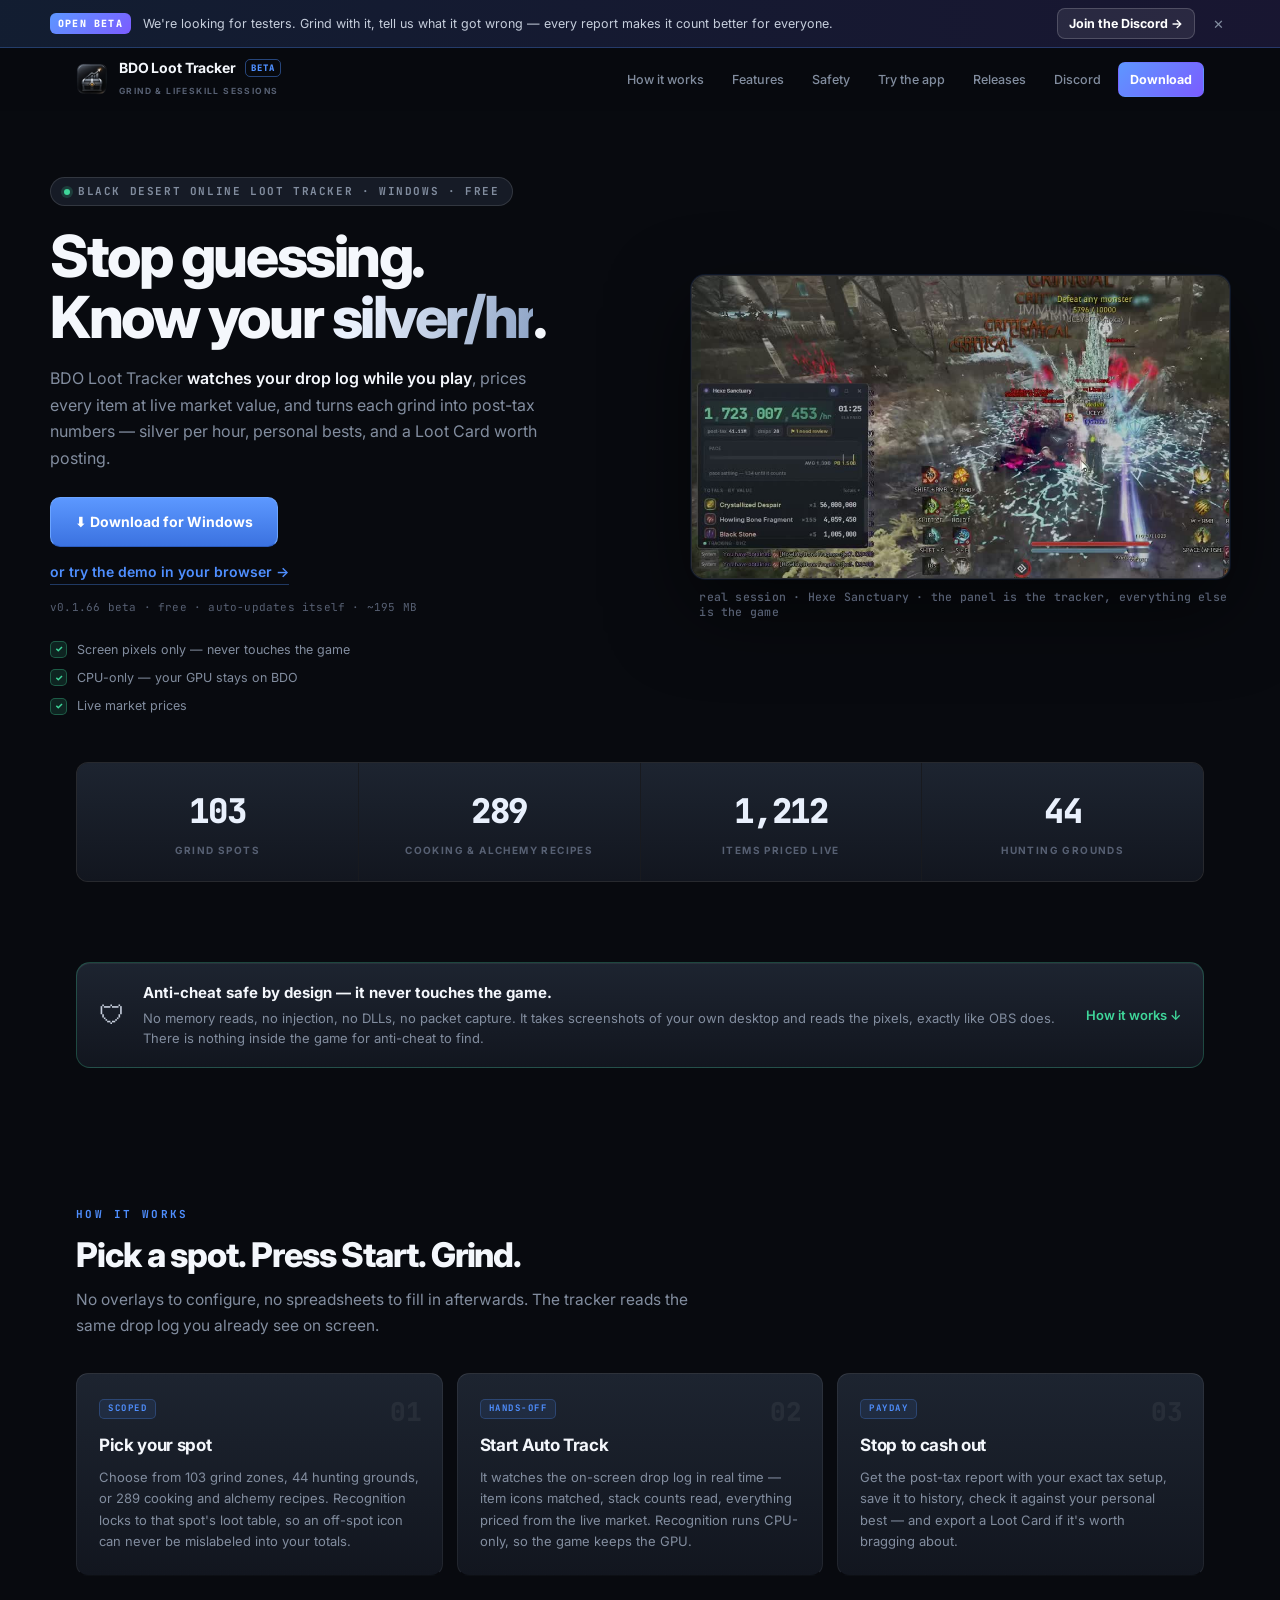
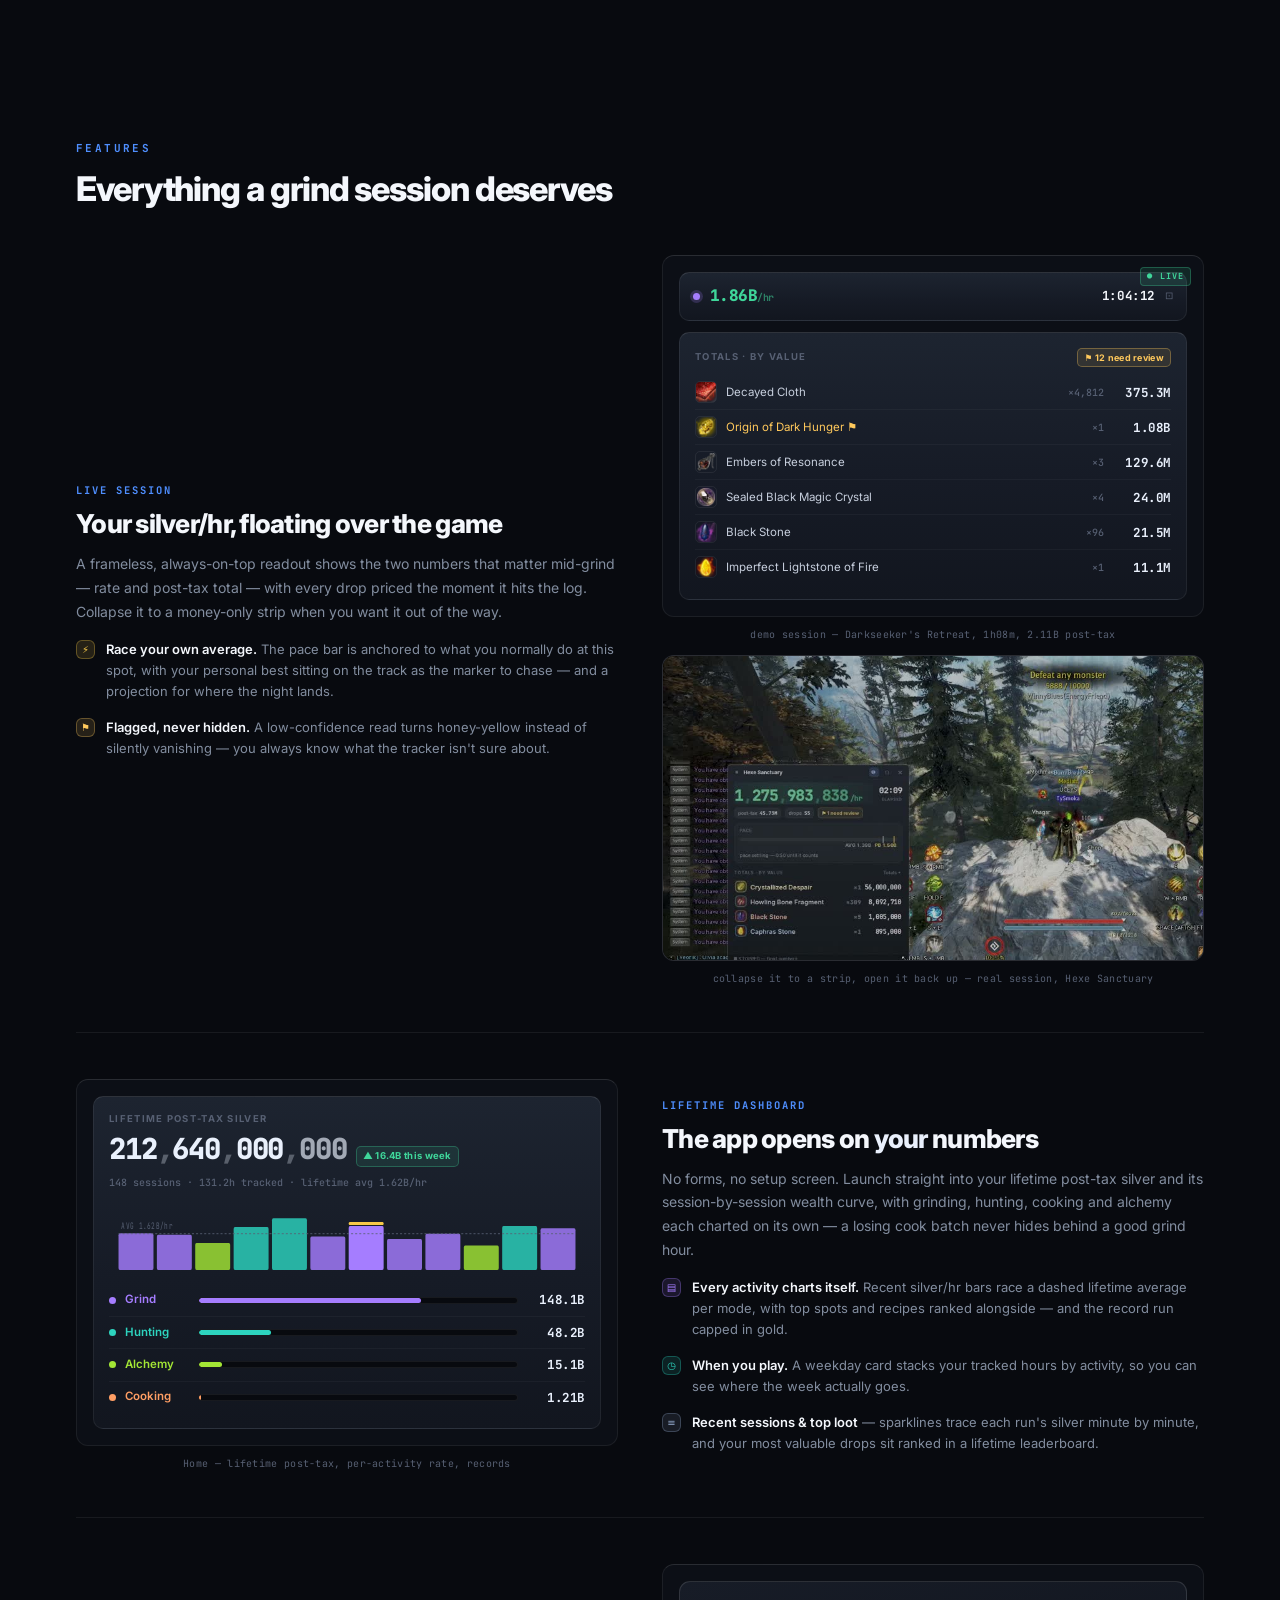
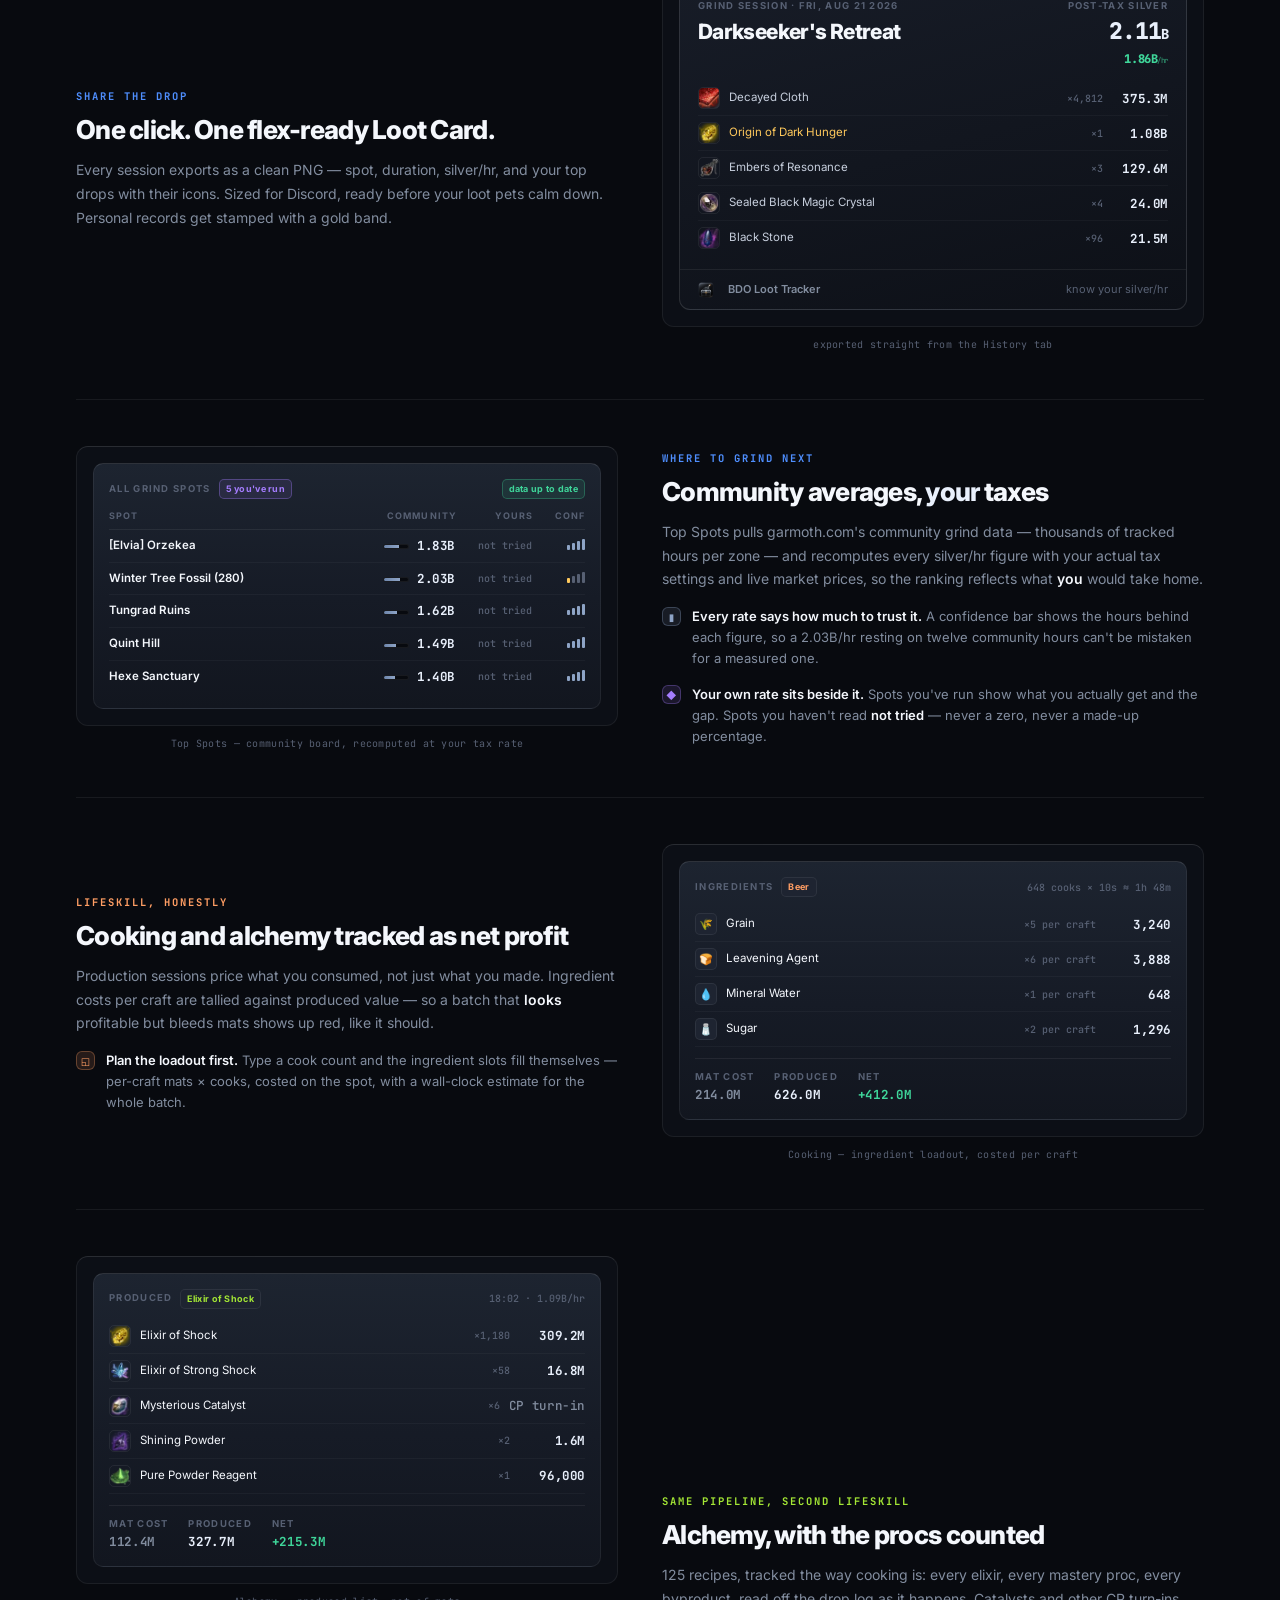
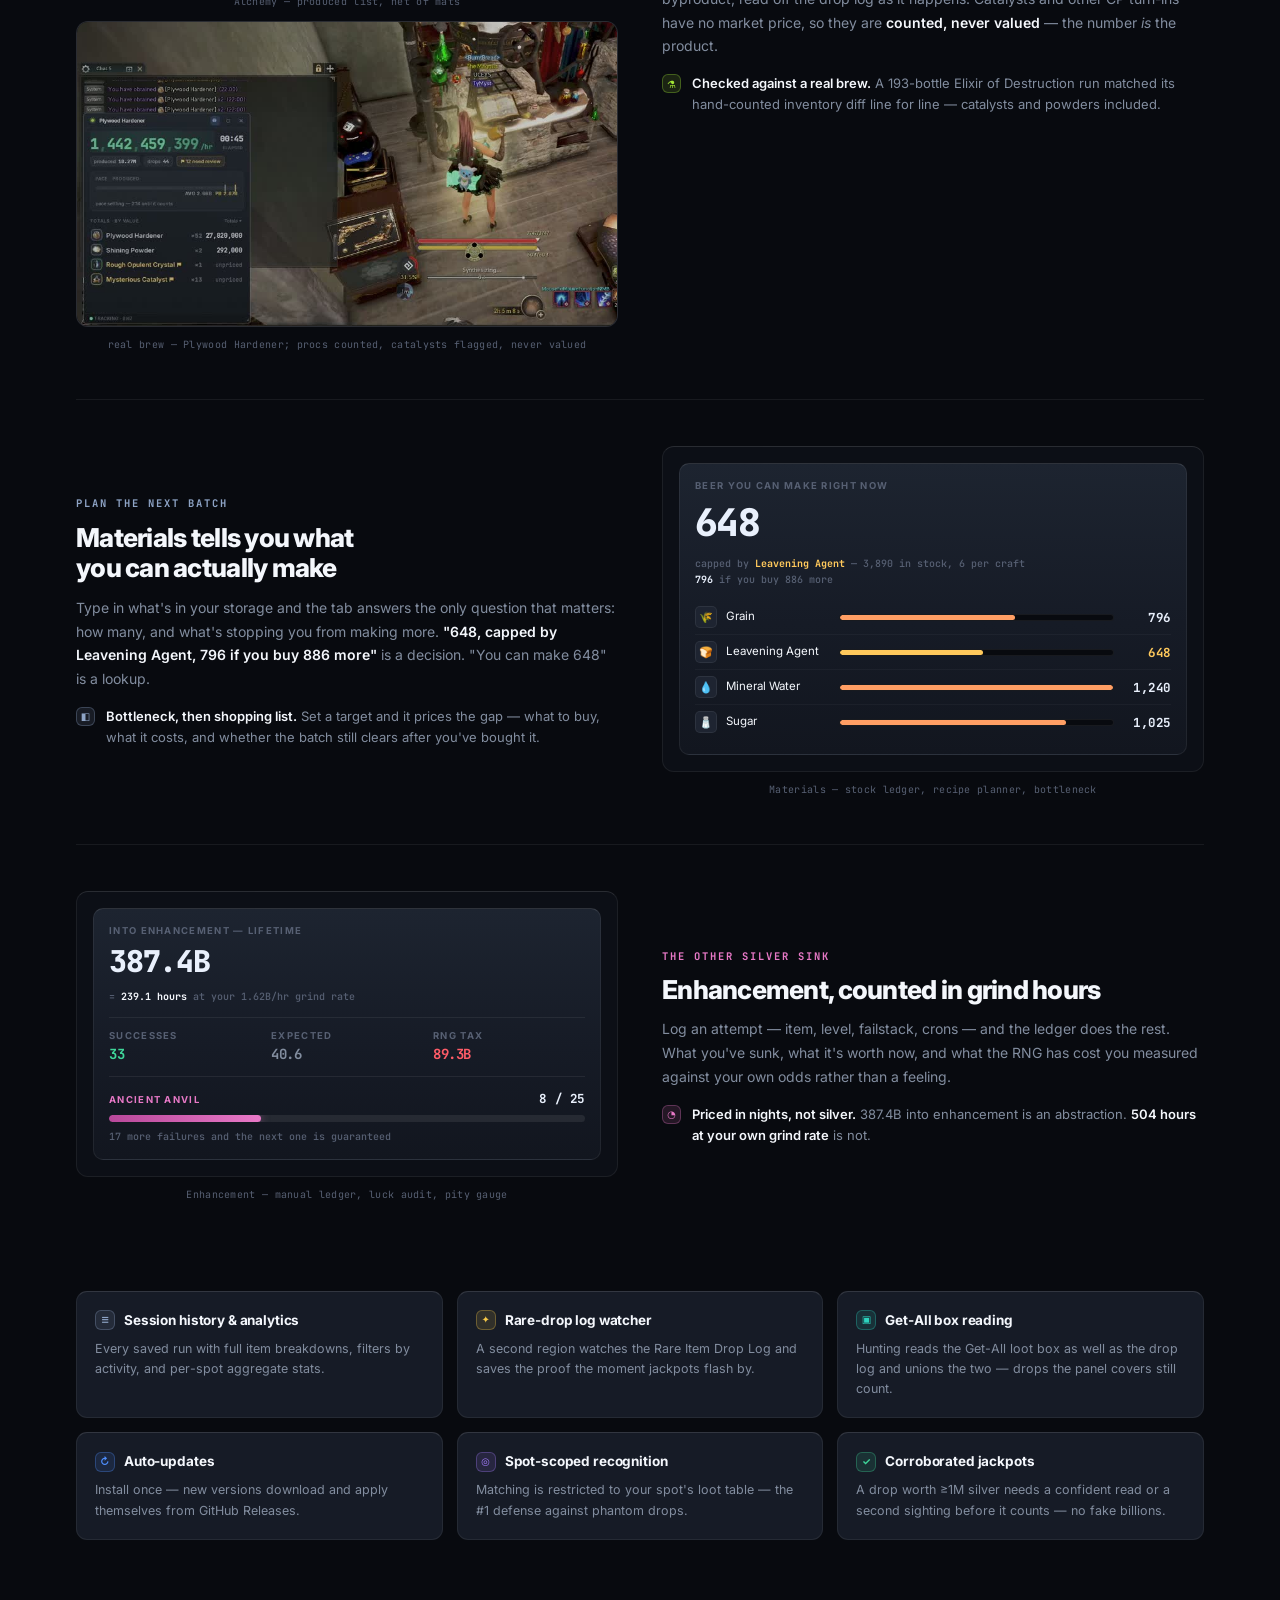
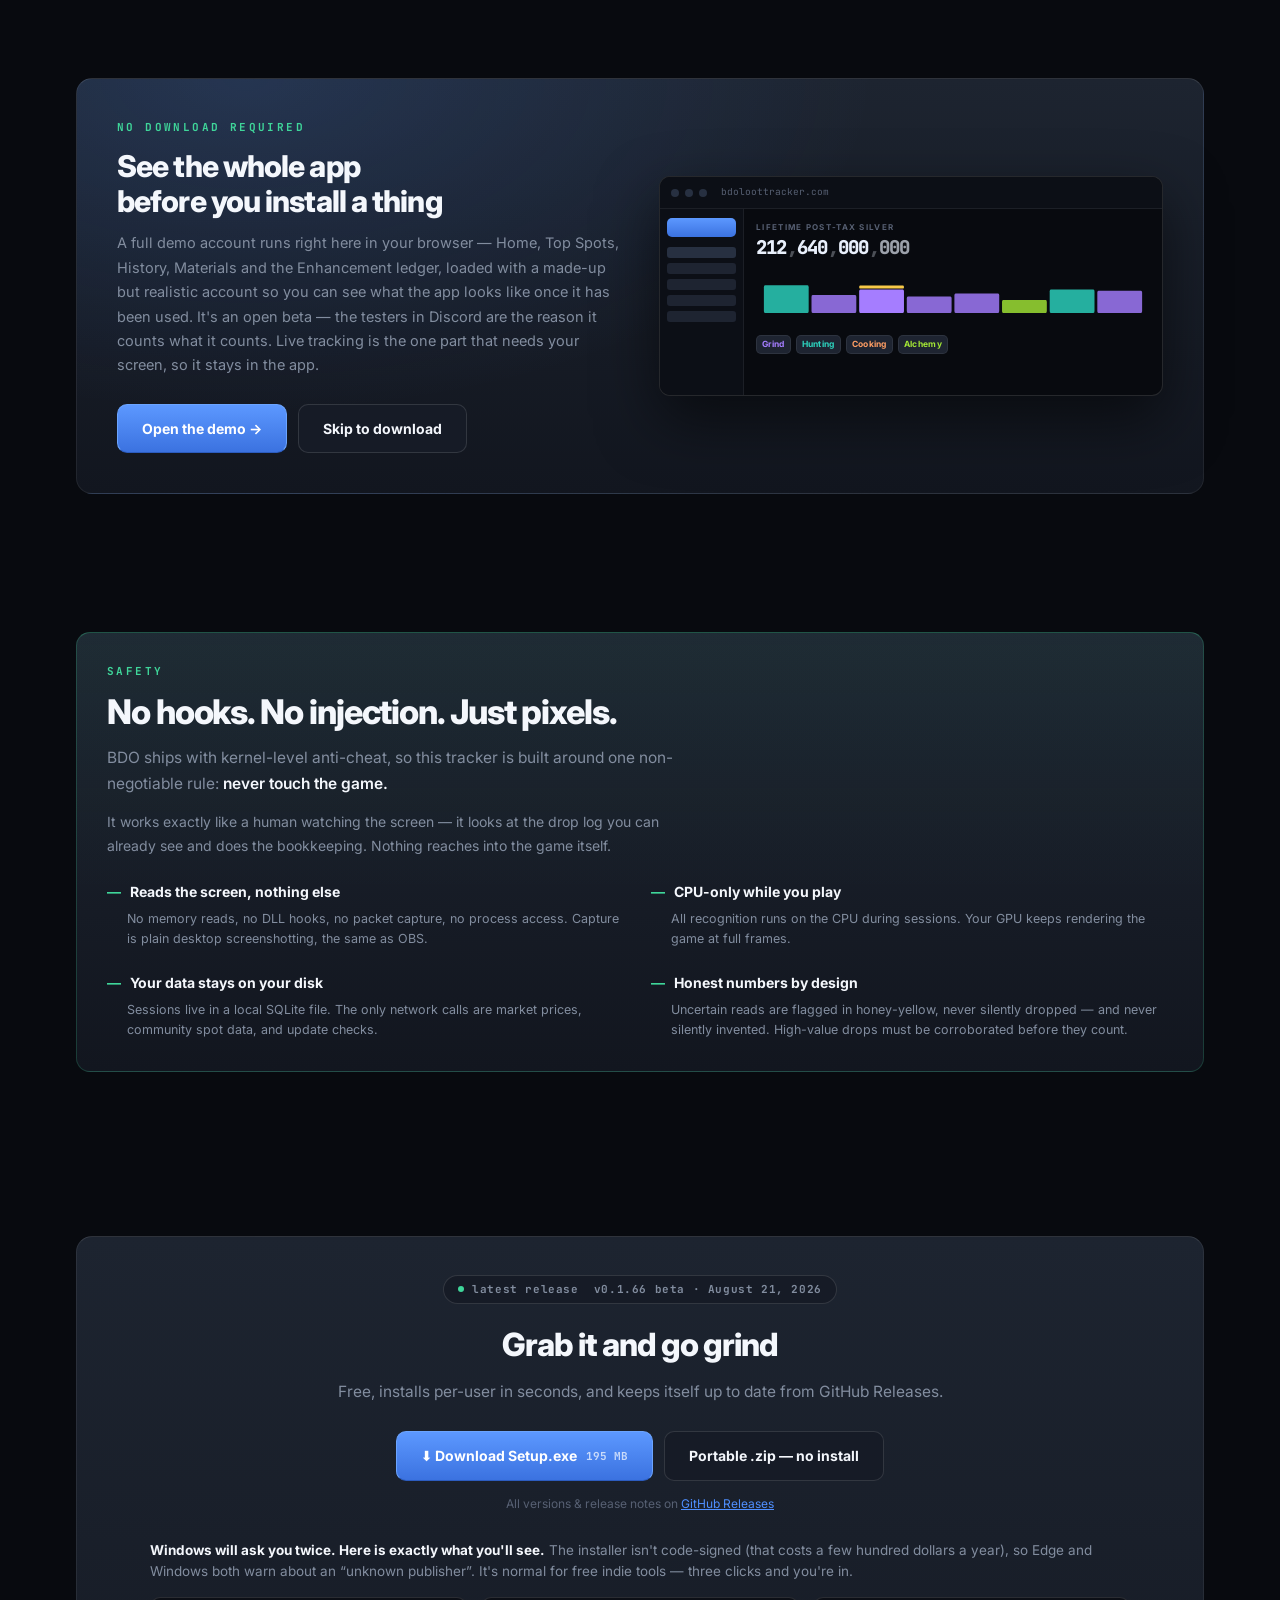
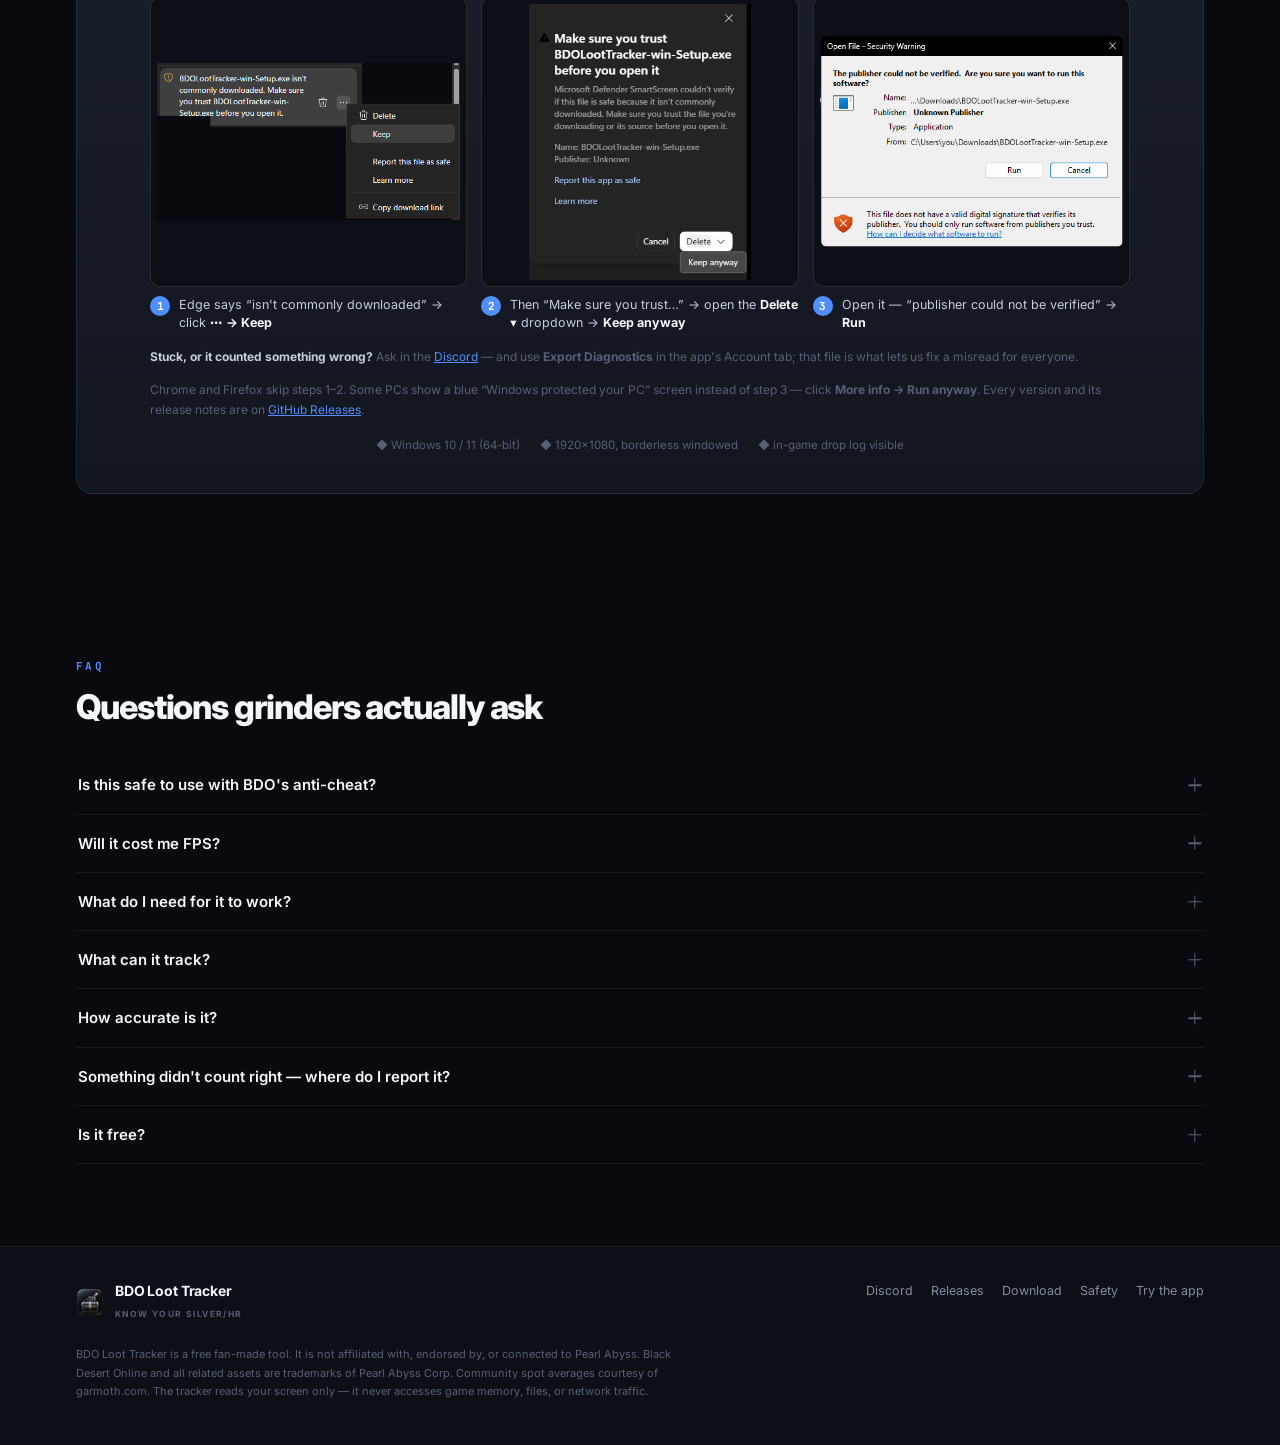
==== commit 474d3cc5: "site: SEO pass (title, JSON-LD, robots, sitemap)" ====
--- a/index.html
+++ b/index.html
@@ -3,7 +3,7 @@
 <head>
 <meta charset="utf-8">
 <meta name="viewport" content="width=device-width,initial-scale=1">
-<meta name="description" content="Automatic loot tracking for Black Desert Online. Watches your drop log while you grind, prices every item at live market value, and turns each session into numbers worth sharing. Screen pixels only — never touches the game.">
+<meta name="description" content="Free loot tracker for Black Desert Online (BDO). Watches your drop log while you grind, prices every item at live market value, and turns each session into numbers worth sharing. Screen pixels only — never touches the game.">
 <meta property="og:title" content="BDO Loot Tracker — know your silver/hr">
 <meta property="og:description" content="Automatic loot tracking for Black Desert Online. Live silver/hr over the game, post-tax session reports, shareable Loot Cards. Screen pixels only.">
 <meta property="og:type" content="website">
@@ -11,8 +11,10 @@
 <meta property="og:image" content="https://bdoloottracker.com/assets/og.png">
 <meta name="twitter:card" content="summary_large_image">
 <link rel="canonical" href="https://bdoloottracker.com/">
+<script type="application/ld+json">{"@context": "https://schema.org", "@type": "SoftwareApplication", "name": "BDO Loot Tracker", "url": "https://bdoloottracker.com/", "image": "https://bdoloottracker.com/assets/og.png", "screenshot": "https://bdoloottracker.com/assets/og.png", "applicationCategory": "UtilitiesApplication", "applicationSubCategory": "Game companion / loot tracker", "operatingSystem": "Windows 10, Windows 11", "softwareVersion": "0.1.66", "releaseNotes": "https://github.com/goldstargamingtv-droid/bdo-tracker-releases/releases", "downloadUrl": "https://github.com/goldstargamingtv-droid/bdo-tracker-releases/releases/latest/download/BDOLootTracker-win-Setup.exe", "offers": {"@type": "Offer", "price": "0", "priceCurrency": "USD"}, "description": "Free loot tracker for Black Desert Online. Watches your on-screen drop log while you grind, prices every item at live market value, and reports post-tax silver per hour, personal bests and shareable Loot Cards. Screen pixels only — never touches the game.", "about": {"@type": "VideoGame", "name": "Black Desert Online"}, "isAccessibleForFree": true}</script>
+<script type="application/ld+json">{"@context": "https://schema.org", "@type": "FAQPage", "mainEntity": [{"@type": "Question", "name": "Is this safe to use with BDO's anti-cheat?", "acceptedAnswer": {"@type": "Answer", "text": "The tracker never interacts with the game: no memory reading, no injection, no DLLs, no packet capture — it only takes screenshots of your own desktop and reads the pixels, the same capture method streaming software uses. It cannot see or touch the game process, and there's nothing for anti-cheat to detect inside the game."}}, {"@type": "Question", "name": "Will it cost me FPS?", "acceptedAnswer": {"@type": "Answer", "text": "Capture uses lightweight desktop duplication, and every bit of recognition runs CPU-only while a session is live — the GPU stays fully on the game. It's built to track a 2-hour grind without you noticing it's there."}}, {"@type": "Question", "name": "What do I need for it to work?", "acceptedAnswer": {"@type": "Answer", "text": "Windows 10 or 11, the game in 1920×1080 borderless windowed, and the drop log visible on screen. A one-time calibration points the tracker at your drop-log position, then it's set-and-forget."}}, {"@type": "Question", "name": "What can it track?", "acceptedAnswer": {"@type": "Answer", "text": "Live grinding and hunting sessions (drop log + Get-All loot box reading), and cooking and alchemy sessions with full net-profit accounting. Alongside the live tracking there's a Materials planner for what you can craft from your storage, and a manual Enhancement ledger for what the RNG has cost you."}}, {"@type": "Question", "name": "How accurate is it?", "acceptedAnswer": {"@type": "Answer", "text": "It is checked against the game, not against itself: recognition is tuned on real sessions where the before/after inventory was counted by hand, and production runs are matched item by item against that count — a 193-bottle alchemy brew came out exact on every line. It is also honest about uncertainty: a read it is not sure of is flagged in honey-yellow instead of hidden, and any drop worth over 1M silver needs a confident read or a second sighting before it enters your totals, so one blurry frame can never invent a jackpot. Unpriced and unrecognised drops are counted and shown, never silently dropped."}}, {"@type": "Question", "name": "Something didn't count right — where do I report it?", "acceptedAnswer": {"@type": "Answer", "text": "The Discord. Say which spot and roughly when, and attach the file from Account → Export Diagnostics — it packs the frames around the miss into a ~10 MB zip with nothing else from your PC in it. That's usually enough to fix the read for that spot in the next release, for everyone."}}, {"@type": "Question", "name": "Is it free?", "acceptedAnswer": {"@type": "Answer", "text": "Yes — free during the beta, and it stays free. It's a passion project built by a grinder who wanted real numbers; the only thing we ask is that you tell us when it's wrong."}}]}</script>
 <link rel="icon" href="assets/favicon.ico">
-<title>BDO Loot Tracker</title>
+<title>BDO Loot Tracker — Silver/hr &amp; Loot Tracking for Black Desert Online</title>
 <link rel="preconnect" href="https://fonts.googleapis.com">
 <link rel="preconnect" href="https://fonts.gstatic.com" crossorigin>
 <link rel="stylesheet" href="https://fonts.googleapis.com/css2?family=Inter:wght@400;500;600;700;800&family=JetBrains+Mono:wght@500;600;700;800&display=swap">
@@ -341,7 +343,7 @@
 /* ---------- feature page ---------- */
 .feat{max-width:1000px}
 .feathero{border-radius:14px;padding:30px 32px;background:radial-gradient(110% 130% at 12% 0%,color-mix(in srgb,var(--mode) 16%,transparent),transparent 60%),linear-gradient(180deg,var(--card-top),var(--card-bot));border:1px solid var(--line);border-top-color:var(--line-lit)}
-.feathero h1{font-size:32px;font-weight:800;letter-spacing:-.03em;color:var(--txt-hi);line-height:1.12;text-wrap:balance}
+.feathero h1,.feathero .fh1{font-size:32px;font-weight:800;letter-spacing:-.03em;color:var(--txt-hi);line-height:1.12;text-wrap:balance}
 .feathero .lede{font-size:14.5px;color:var(--txt-lo);line-height:1.6;max-width:62ch;margin-top:11px}
 .feathero .eyebrow{font-size:10px;font-weight:800;letter-spacing:1.6px;text-transform:uppercase;color:var(--mode);margin-bottom:10px}
 .featgrid{display:grid;grid-template-columns:repeat(3,1fr);gap:13px;margin-top:13px}
@@ -581,6 +583,7 @@
 .betapill{display:inline-block;vertical-align:2px;margin-left:6px;font:800 9px var(--mono);letter-spacing:.12em;color:var(--blue);border:1px solid rgba(79,143,255,.45);border-radius:5px;padding:2px 5px}
 body.inapp .betabar{display:none}
 @media (max-width:620px){.bb-t{display:none}}
+.sr-only{position:absolute;width:1px;height:1px;overflow:hidden;clip:rect(0 0 0 0);white-space:nowrap}
 .herovid{position:relative;width:100%;max-width:640px}
 .herovid video{display:block;width:100%;height:auto;border-radius:14px;border:1px solid var(--line-lit);background:var(--bg-1);box-shadow:0 30px 80px rgba(0,0,0,.55),0 0 0 1px rgba(79,143,255,.12)}
 .hvcap{display:flex;align-items:center;gap:8px;margin-top:10px;font:500 11.5px var(--mono);color:var(--txt-dim);letter-spacing:.02em}
@@ -602,7 +605,7 @@
 <div class="betabar" id="betabar"><div class="wrap betain"><span class="bb-pill">OPEN BETA</span><span class="bb-t">We're looking for testers. Grind with it, tell us what it got wrong — every report makes it count better for everyone.</span><a class="bb-cta" href="https://discord.gg/qTBkN2mbkU" target="_blank" rel="noopener">Join the Discord →</a><button class="bb-x" id="betax" aria-label="Dismiss">✕</button></div></div>
 <nav class="sitenav" id="sitenav"><div class="wrap navin">
   <a class="navbrand" href="#top" aria-label="BDO Loot Tracker — home">
-    <span class="bmark"><img src="assets/logo.webp" alt="" width="32" height="32" style="display:block;width:32px;height:32px;border-radius:8px"></span>
+    <span class="bmark"><img src="assets/logo.webp" alt="BDO Loot Tracker logo" width="32" height="32" style="display:block;width:32px;height:32px;border-radius:8px"></span>
     <span><span class="bt">BDO Loot Tracker <span class="betapill">BETA</span></span><br><span class="bs">GRIND &amp; LIFESKILL SESSIONS</span></span>
   </a>
   <span class="navlinks">
@@ -618,7 +621,7 @@
 
 <header id="top"><div class="wrap herowrap">
   <div>
-    <span class="hkick"><span class="lv"></span>For Black Desert Online · Windows</span>
+    <span class="hkick"><span class="lv"></span>Black Desert Online loot tracker · Windows · free</span>
     <h1 class="hh">Stop guessing.<br>Know your <span class="money">silver/hr</span>.</h1>
     <p class="hlede">BDO Loot Tracker <b>watches your drop log while you play</b>, prices every item at live market value, and turns each grind into post-tax numbers — silver per hour, personal bests, and a Loot Card worth posting.</p>
     <div class="hcta">
@@ -636,6 +639,7 @@
     <div class="herovid">
       <video autoplay muted loop playsinline preload="metadata" poster="assets/hero-grind-poster.jpg" aria-label="The live tracker overlay sitting over a Hexe Sanctuary grind"><source src="assets/hero-grind.mp4" type="video/mp4"></video>
       <div class="hvcap"><span class="lv"></span>real session · Hexe Sanctuary · the panel is the tracker, everything else is the game</div>
+      <p class="sr-only">Video: a Black Desert Online grind session at Hexe Sanctuary with the BDO Loot Tracker overlay in the corner showing live silver per hour, post-tax total, drop count, a pace bar against the player's own average, and a running list of drops with their market value.</p>
     </div>
   </div>
 </div>
@@ -861,7 +865,7 @@
 
 <footer class="foot"><div class="wrap">
   <div class="footin">
-    <a class="navbrand" href="#top"><span class="bmark" style="width:28px;height:28px"><img src="assets/logo.webp" alt="" width="28" height="28" style="display:block;width:28px;height:28px;border-radius:7px"></span>
+    <a class="navbrand" href="#top"><span class="bmark" style="width:28px;height:28px"><img src="assets/logo.webp" alt="BDO Loot Tracker logo" width="28" height="28" style="display:block;width:28px;height:28px;border-radius:7px"></span>
       <span><span class="bt">BDO Loot Tracker</span><br><span class="bs">KNOW YOUR SILVER/HR</span></span></a>
     <span class="footlinks">
       <a href="https://discord.gg/qTBkN2mbkU" target="_blank" rel="noopener">Discord</a>
@@ -876,7 +880,7 @@
 <div id="appwrap" hidden>
 <div class="app">
   <header class="topbar">
-    <div class="logo"><img src="assets/logo.webp" alt="" width="30" height="30" style="display:block;width:30px;height:30px;border-radius:8px"></div>
+    <div class="logo"><img src="assets/logo.webp" alt="BDO Loot Tracker logo" width="30" height="30" style="display:block;width:30px;height:30px;border-radius:8px"></div>
     <div class="brand">BDO Loot Tracker</div>
     <div class="webchip">WEB</div>
     <div class="sp"></div>
@@ -1509,7 +1513,7 @@
 function pageFeature(mk){
   var m=MODE[mk], f=FEAT[mk];
   return '<div class="feat">'+
-    '<div class="feathero"><div class="eyebrow">'+f.eye+' · desktop app</div><h1>'+f.h+'</h1><p class="lede">'+f.lede+'</p>'+
+    '<div class="feathero"><div class="eyebrow">'+f.eye+' · desktop app</div><h2 class="fh1">'+f.h+'</h2><p class="lede">'+f.lede+'</p>'+
     '<div style="display:flex;gap:10px;margin-top:20px;flex-wrap:wrap"><button class="btn-primary sm">⬇ Download for Windows</button>'+
     '<button class="btn" data-go="activity" data-mode="'+mk+'">← Back to the '+m.name+' page</button></div></div>'+
 
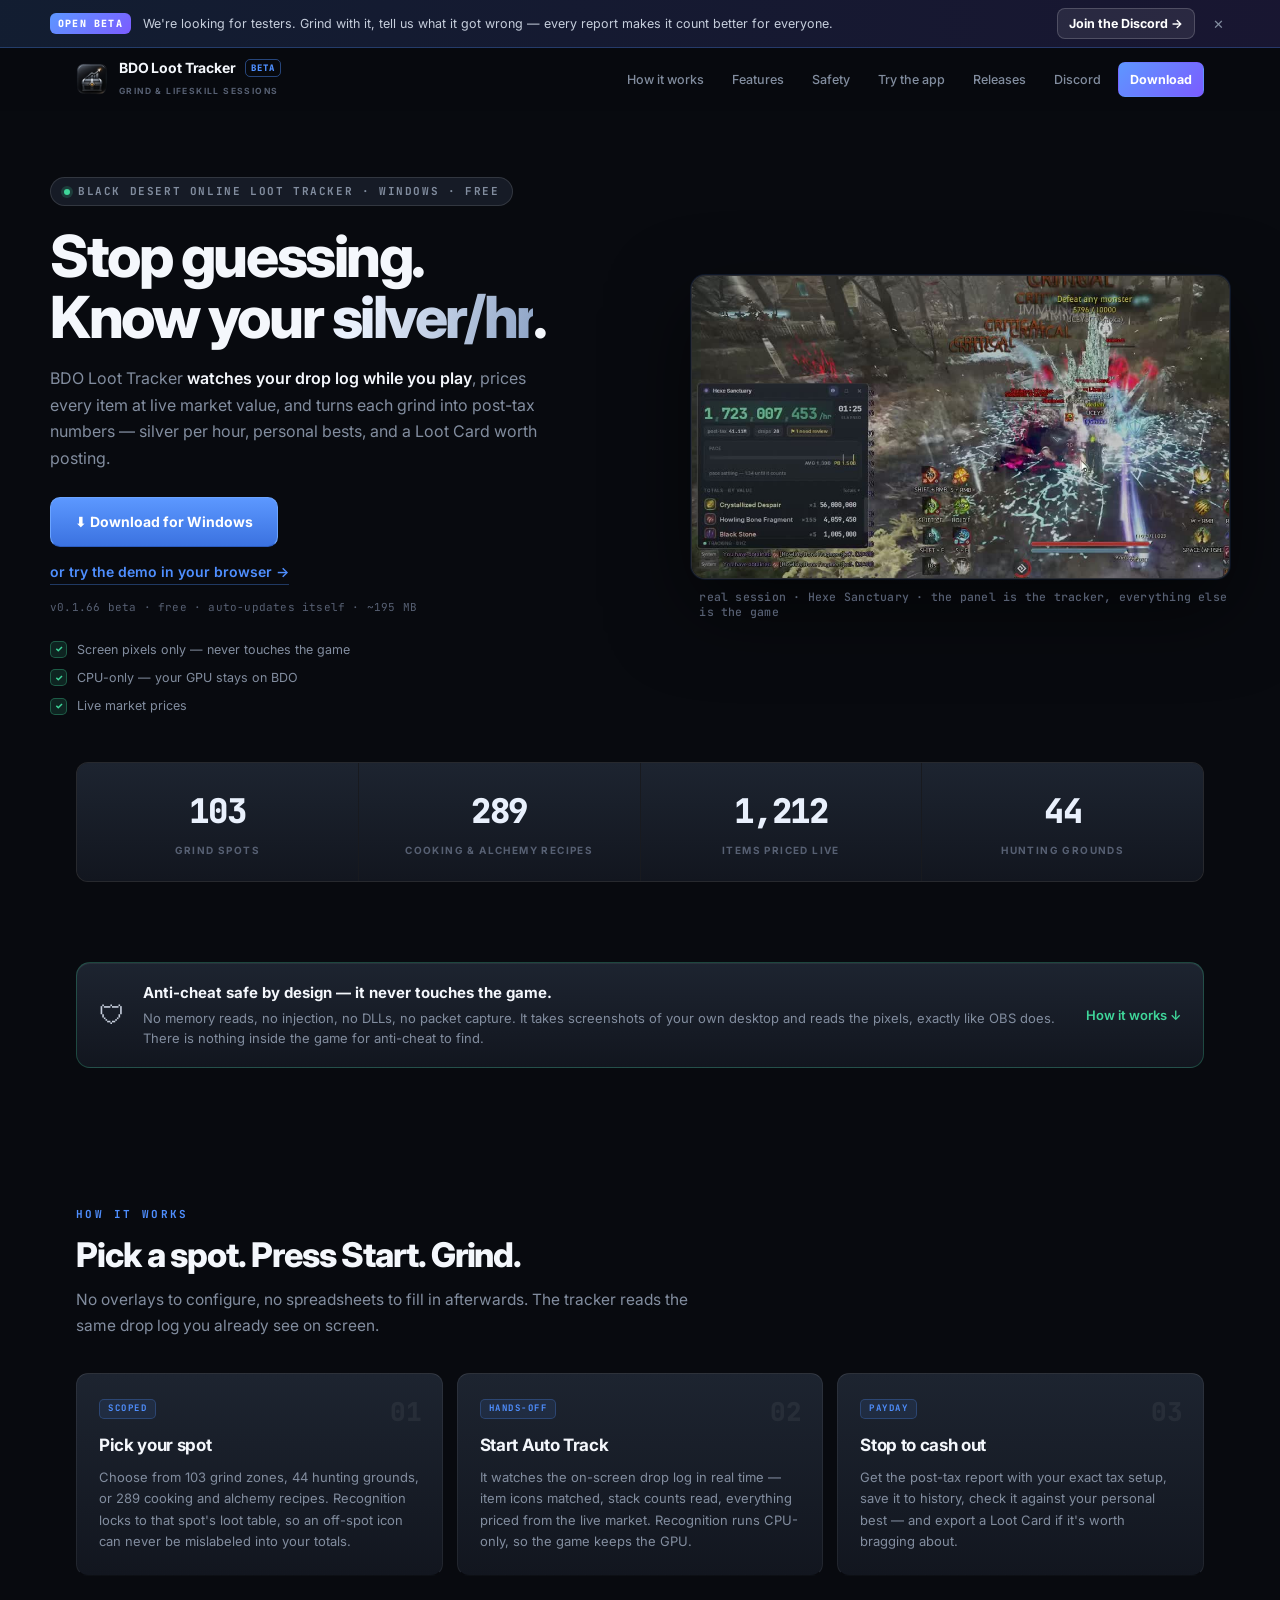
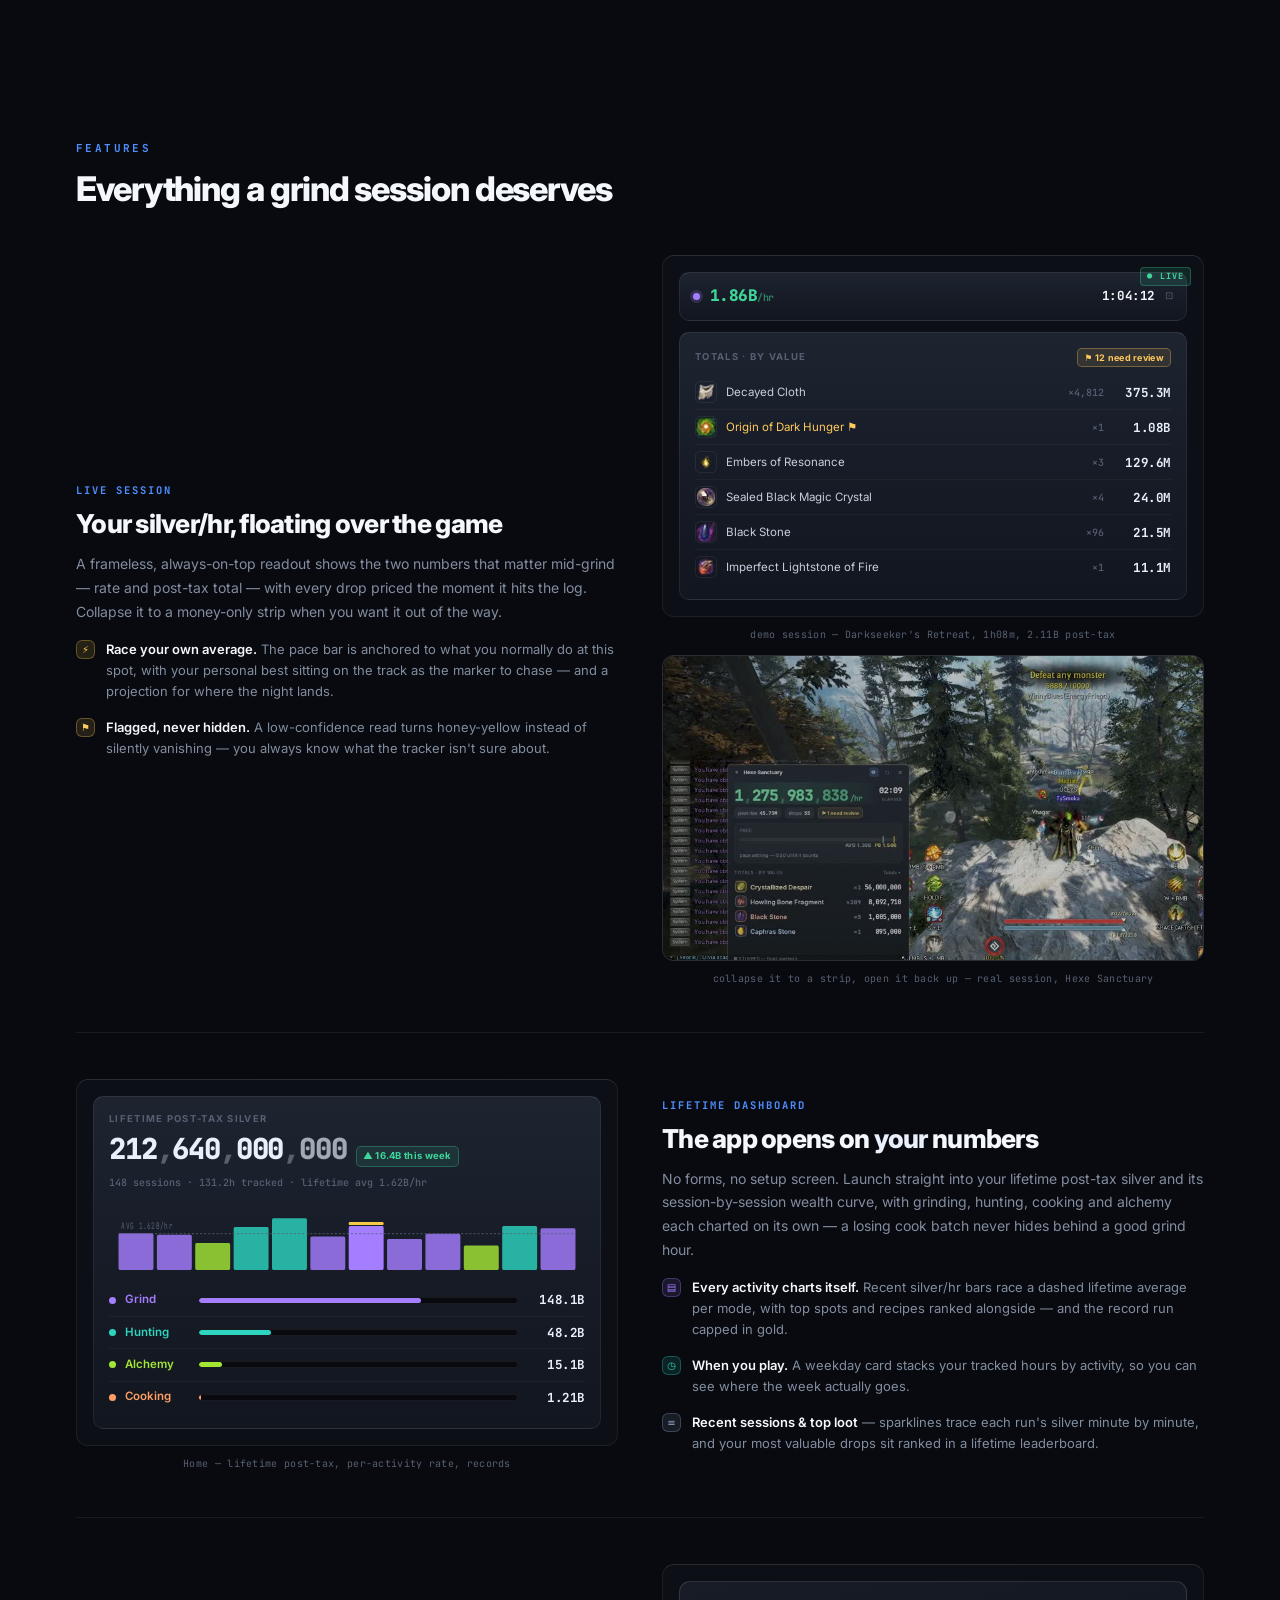
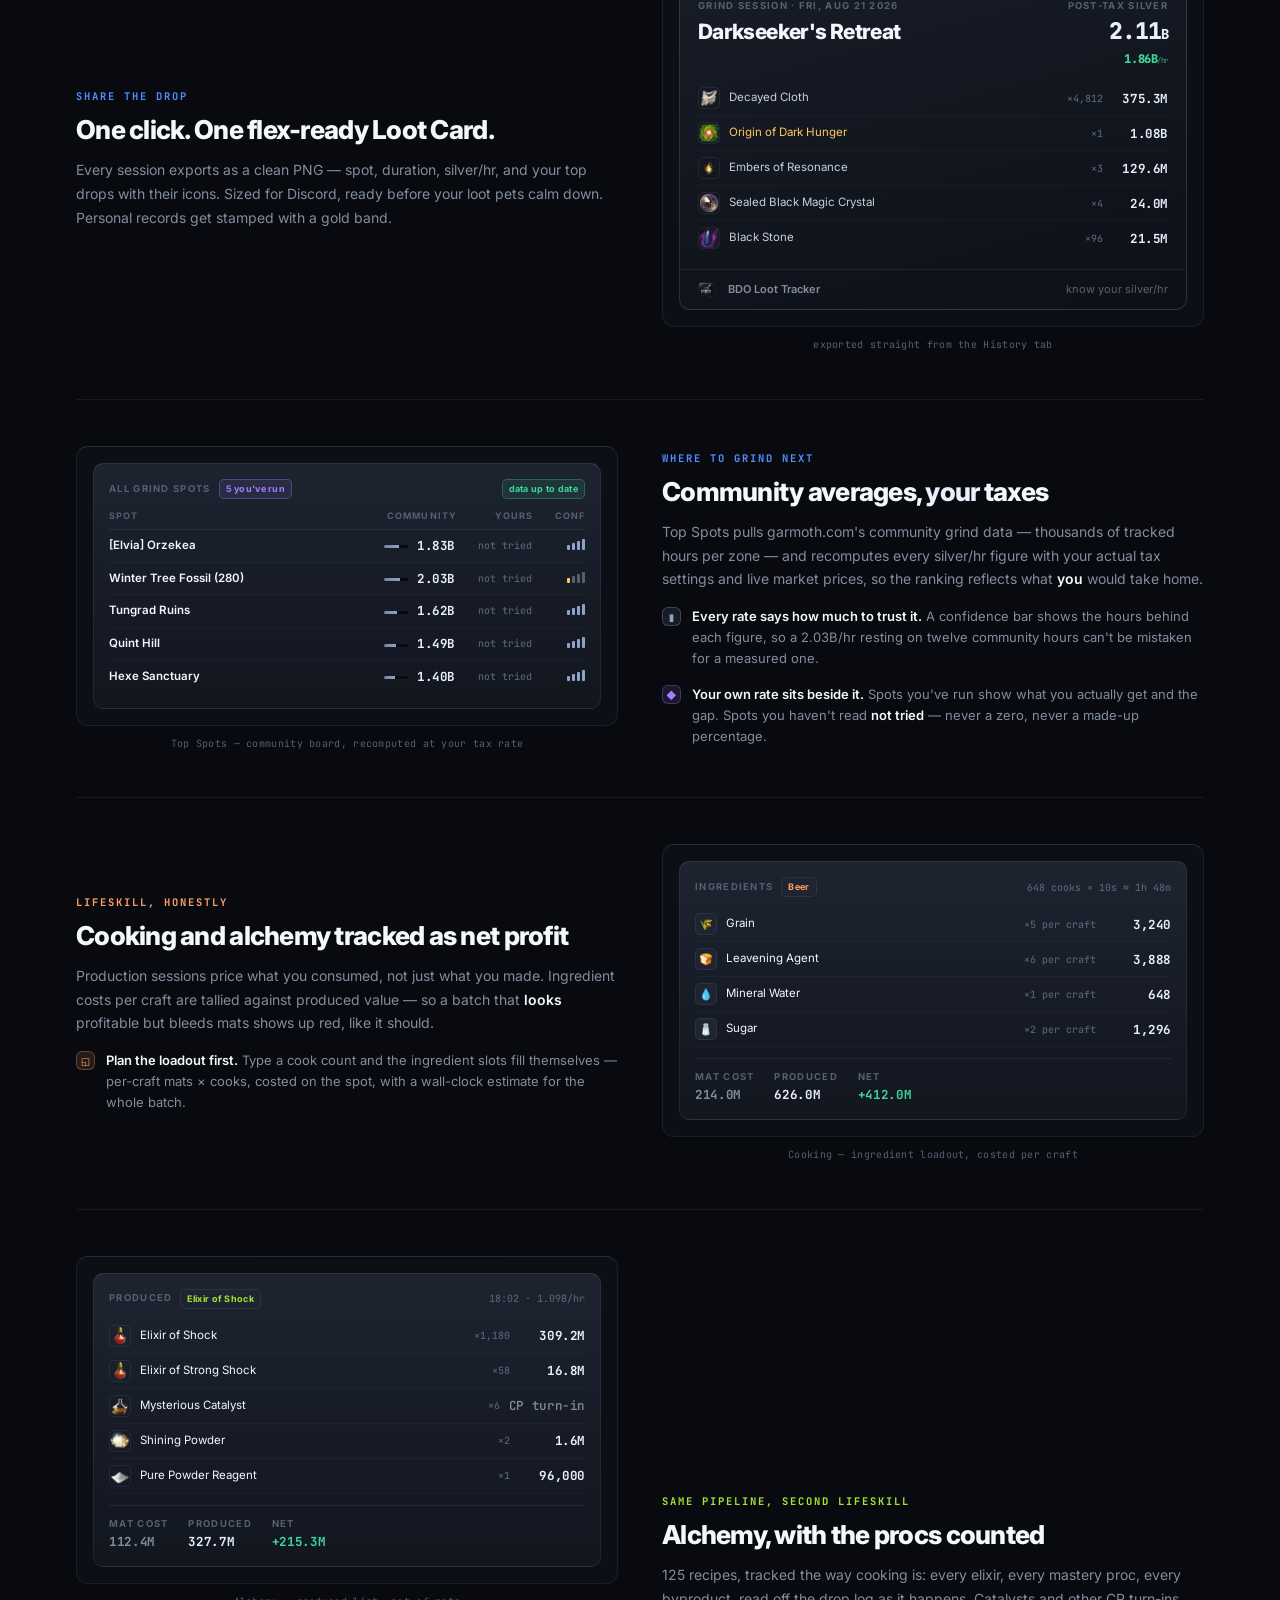
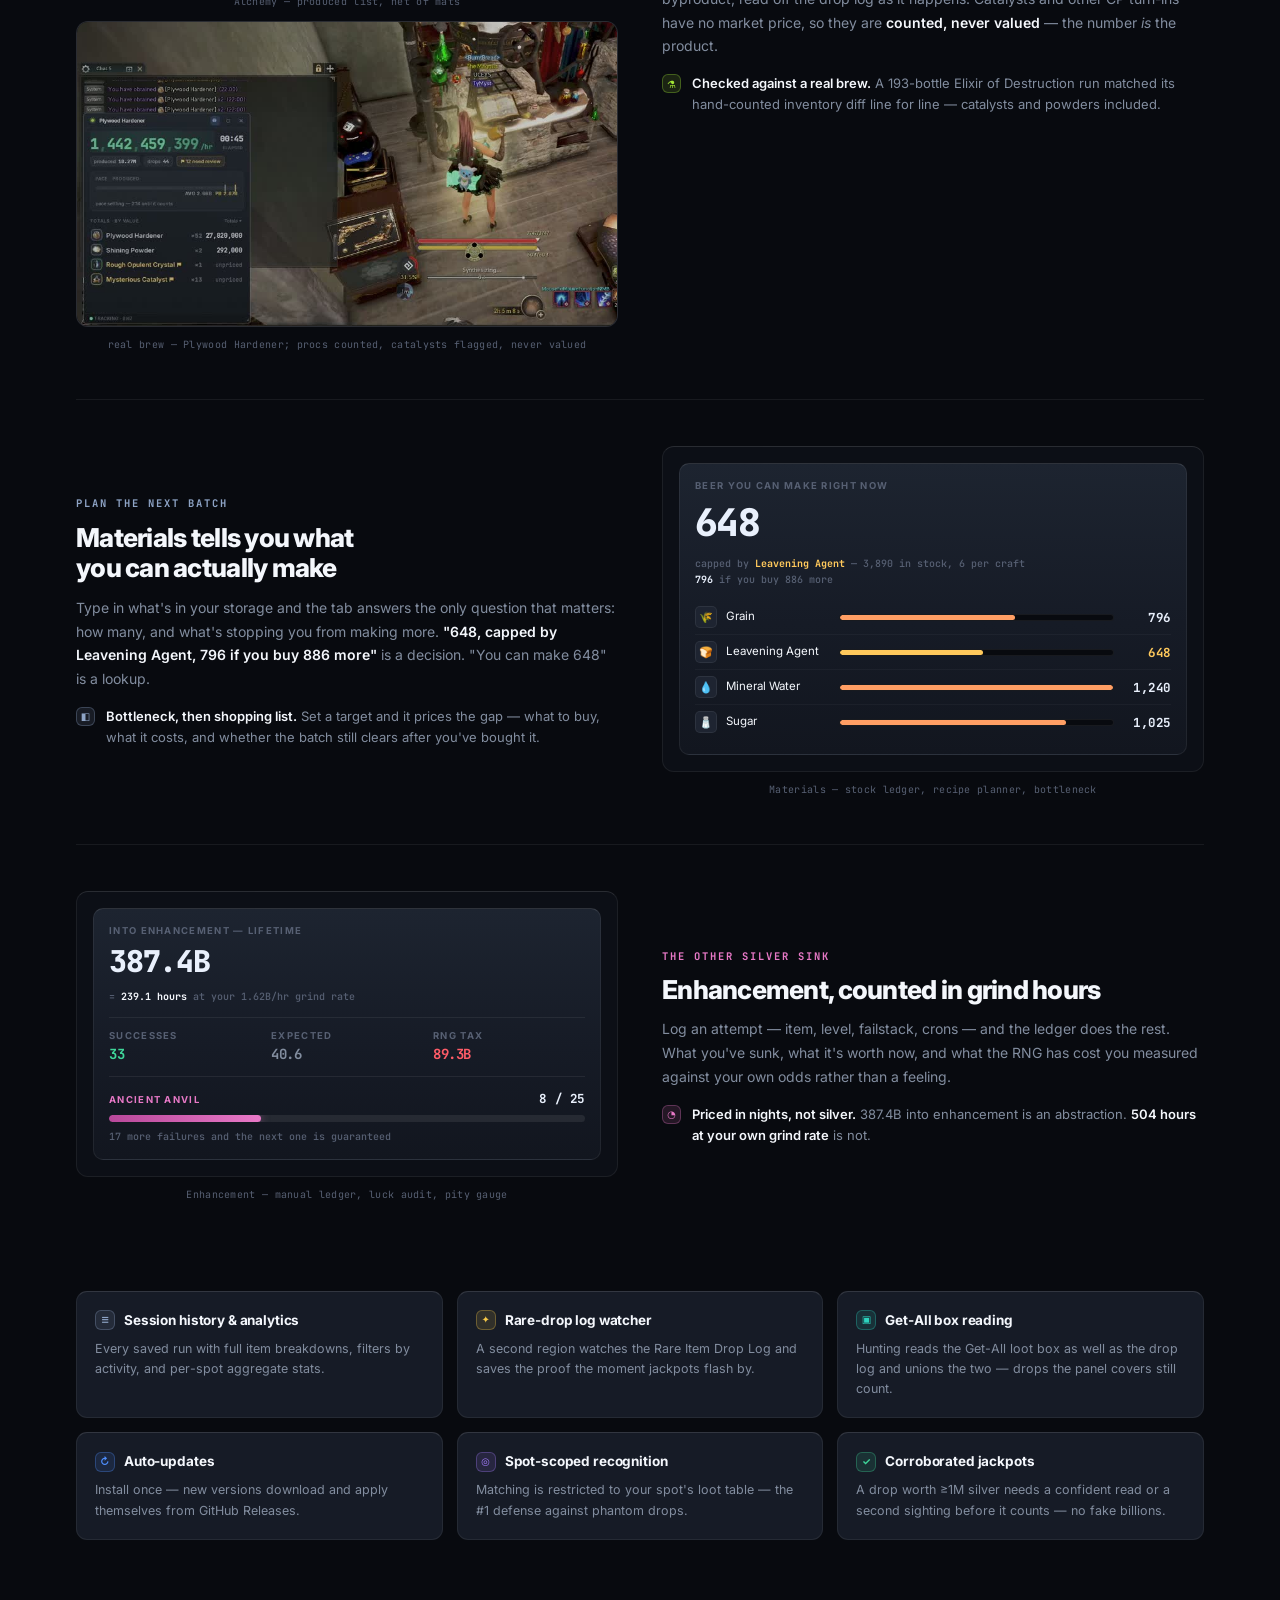
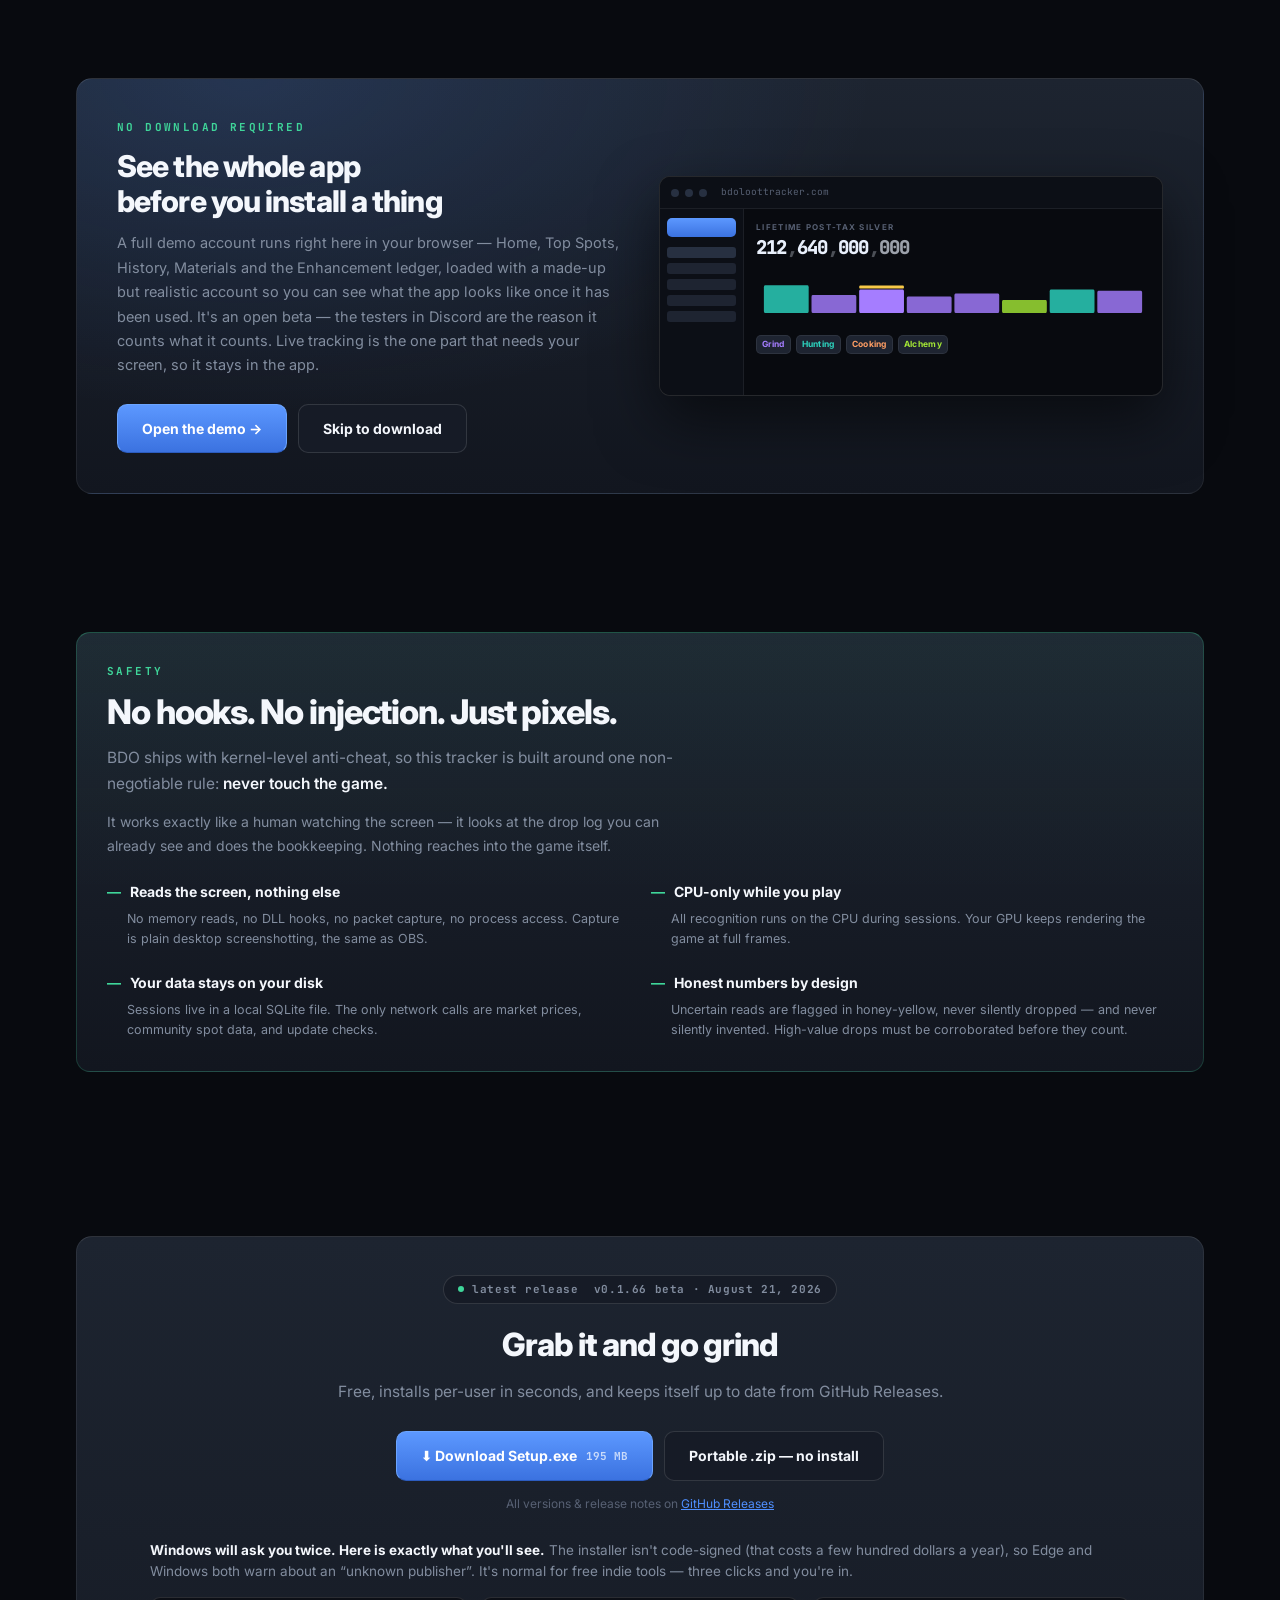
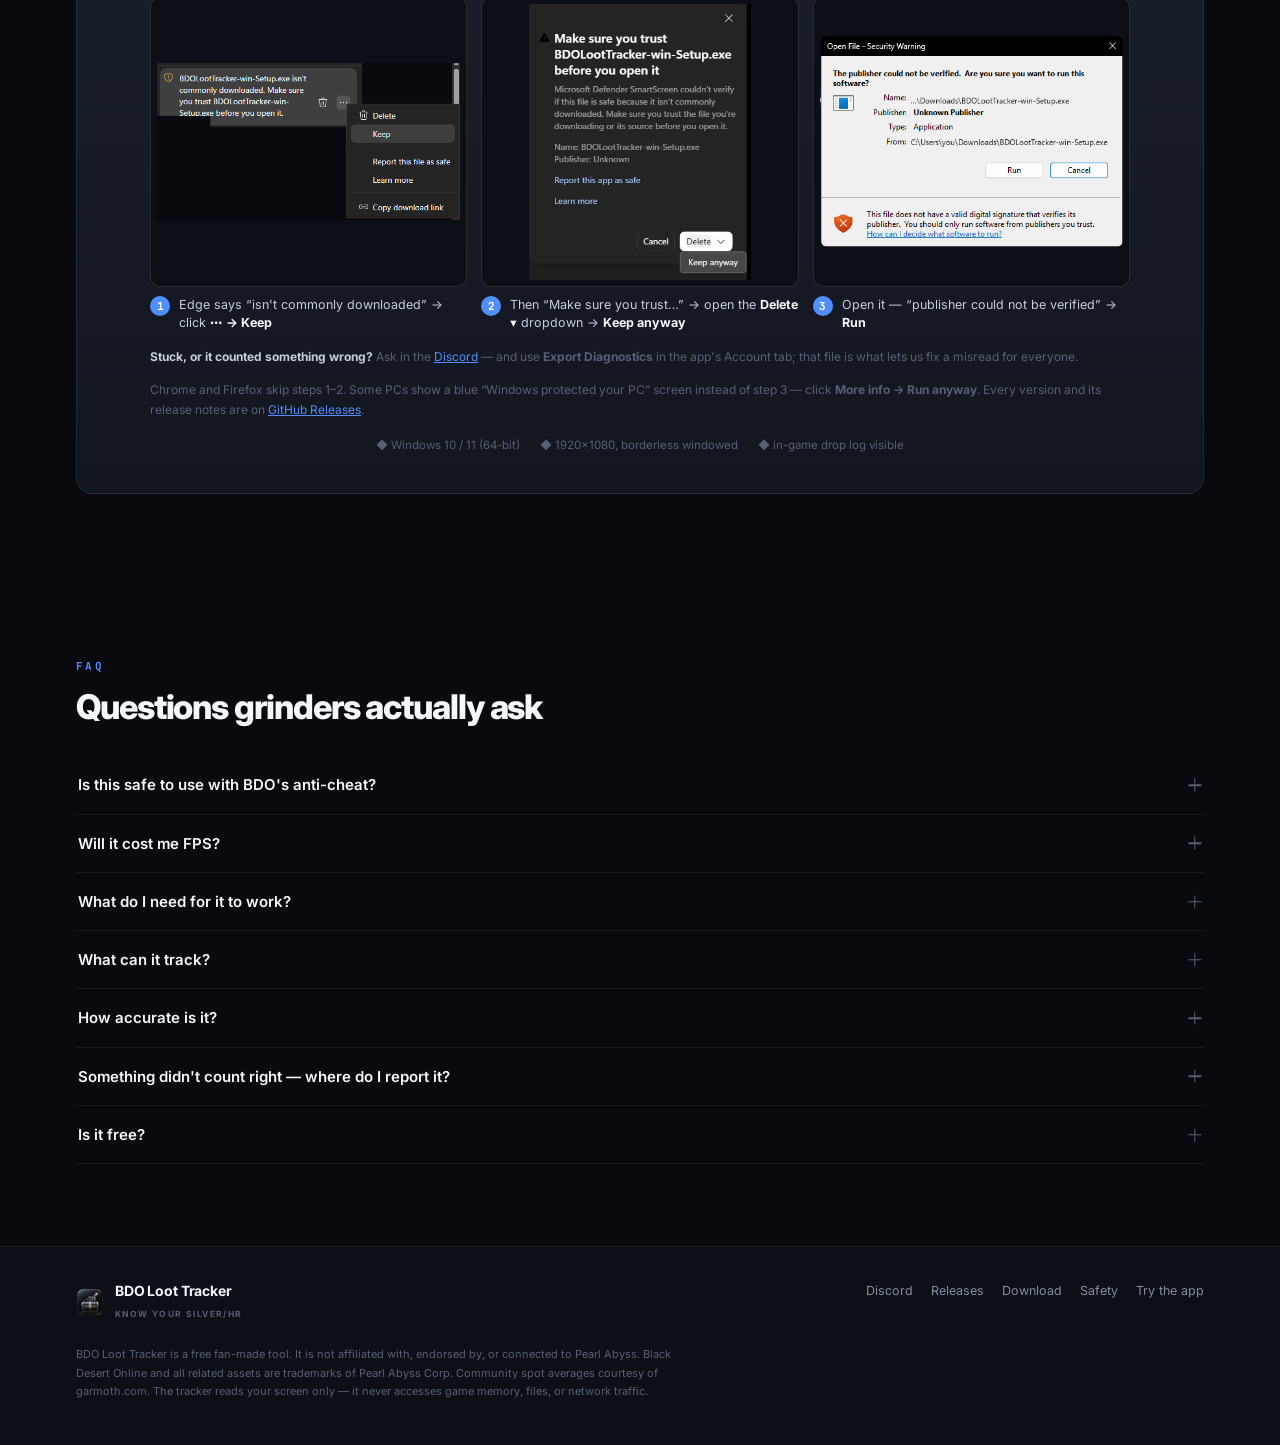
==== commit d6ceecb9: "site: real item icons" ====
--- a/index.html
+++ b/index.html
@@ -925,7 +925,7 @@
 </div>
 </div>
 
-<script>window.__ICONS__={"ico_troll_hide":"[data-uri]","ico_despair":"[data-uri]","ico_earring":"[data-uri]","ico_black_stone":"[data-uri]","ico_sbmc":"[data-uri]","ico_caphras":"[data-uri]","ico_sharp":"[data-uri]","ico_breath":"[data-uri]","ico_black_gem":"[data-uri]","ico_corrupted_breath":"[data-uri]","ico_gem_frag":"[data-uri]","ico_trace_nature":"[data-uri]","shot_live":"[data-uri]"};</script>
+<script>window.__ICONS__={"ico_troll_hide":"[data-uri]","ico_despair":"[data-uri]","ico_earring":"[data-uri]","ico_black_stone":"[data-uri]","ico_sbmc":"[data-uri]","ico_caphras":"[data-uri]","ico_sharp":"[data-uri]","ico_breath":"[data-uri]","ico_black_gem":"[data-uri]","ico_corrupted_breath":"[data-uri]","ico_gem_frag":"[data-uri]","ico_trace_nature":"[data-uri]","shot_live":"[data-uri]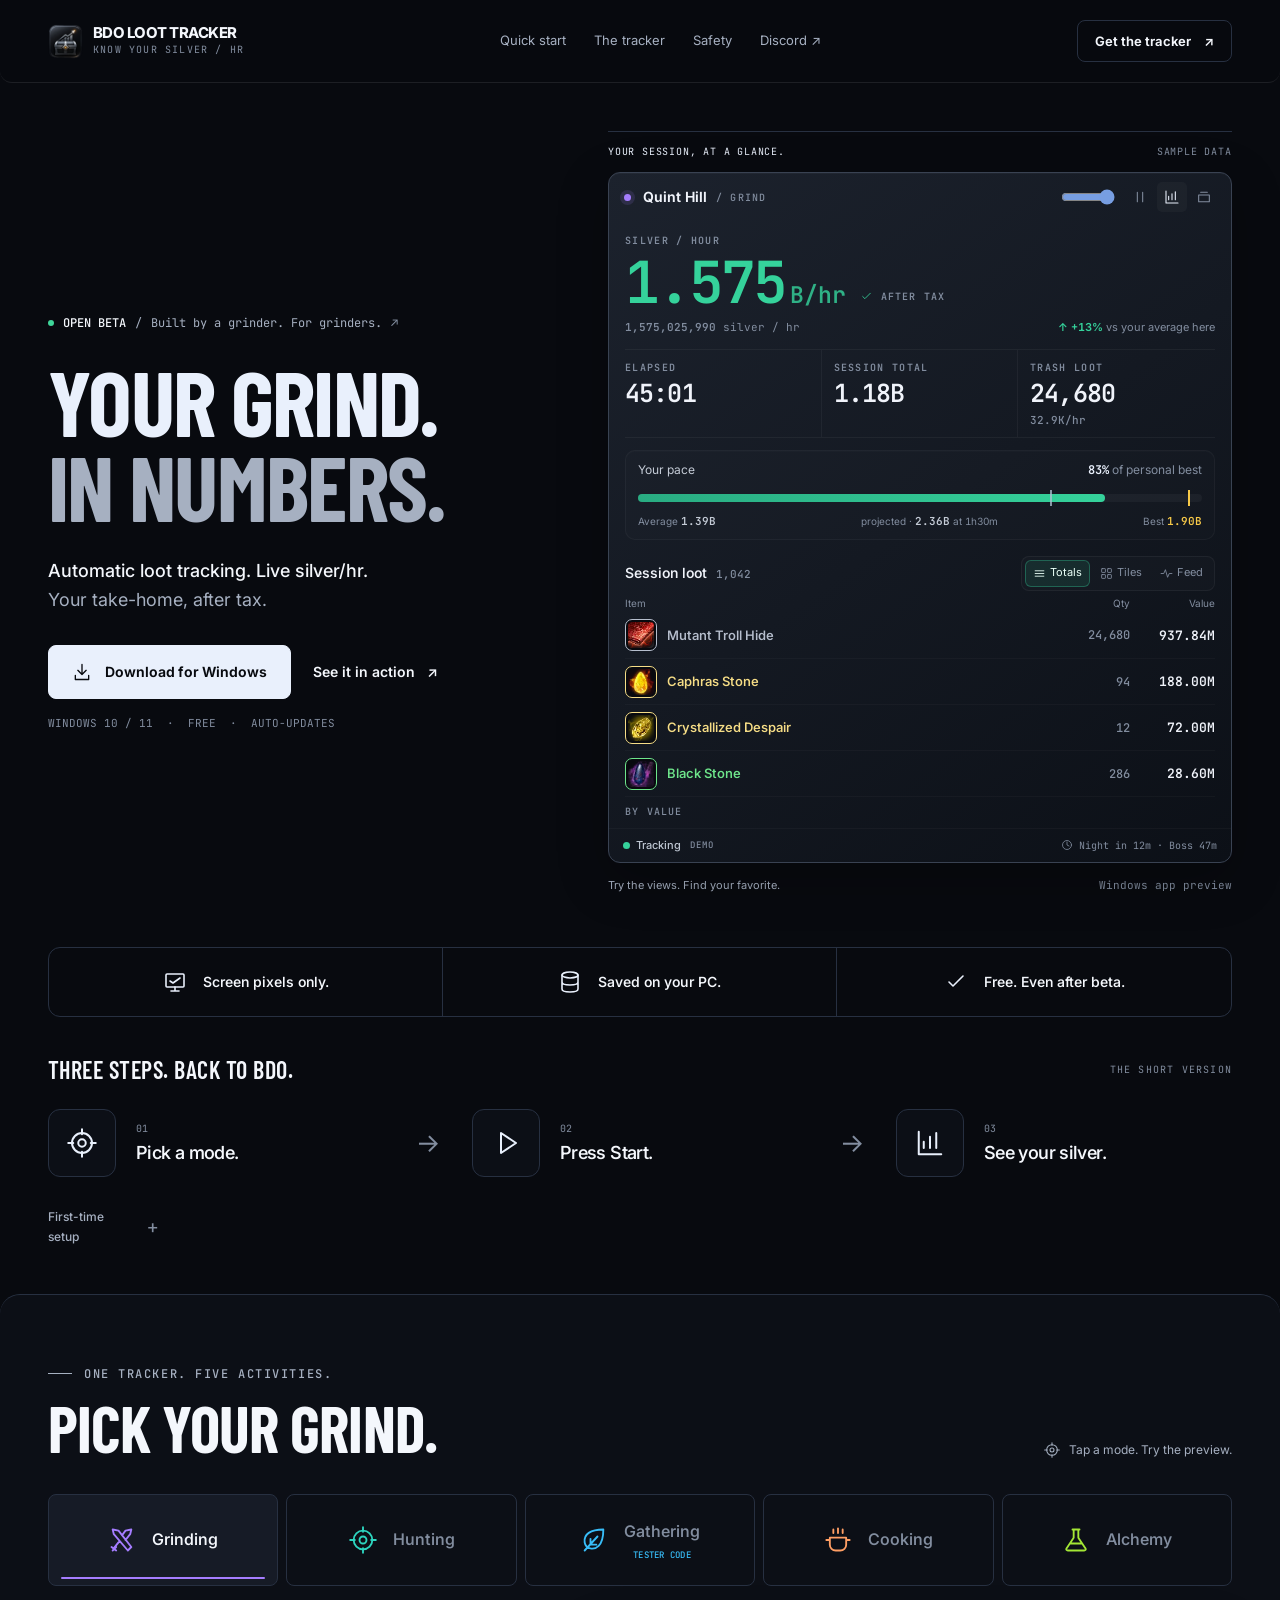
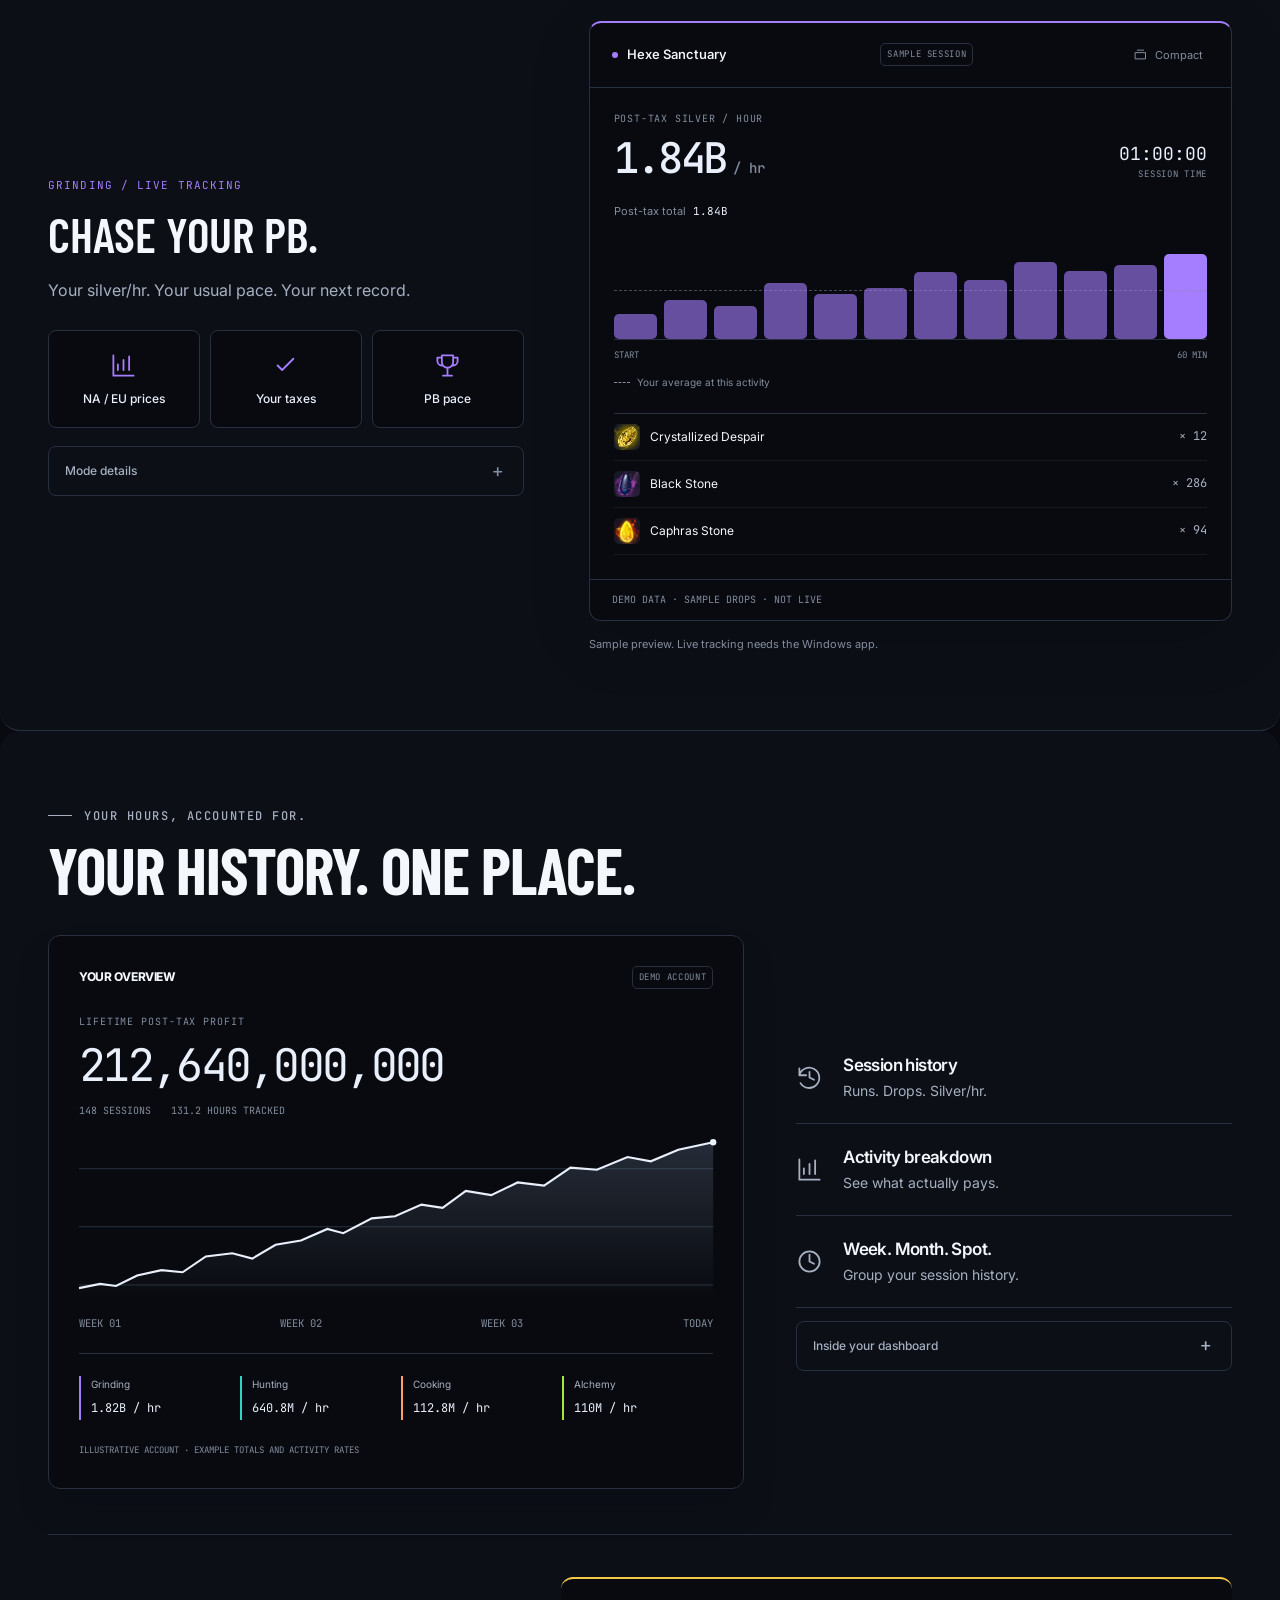
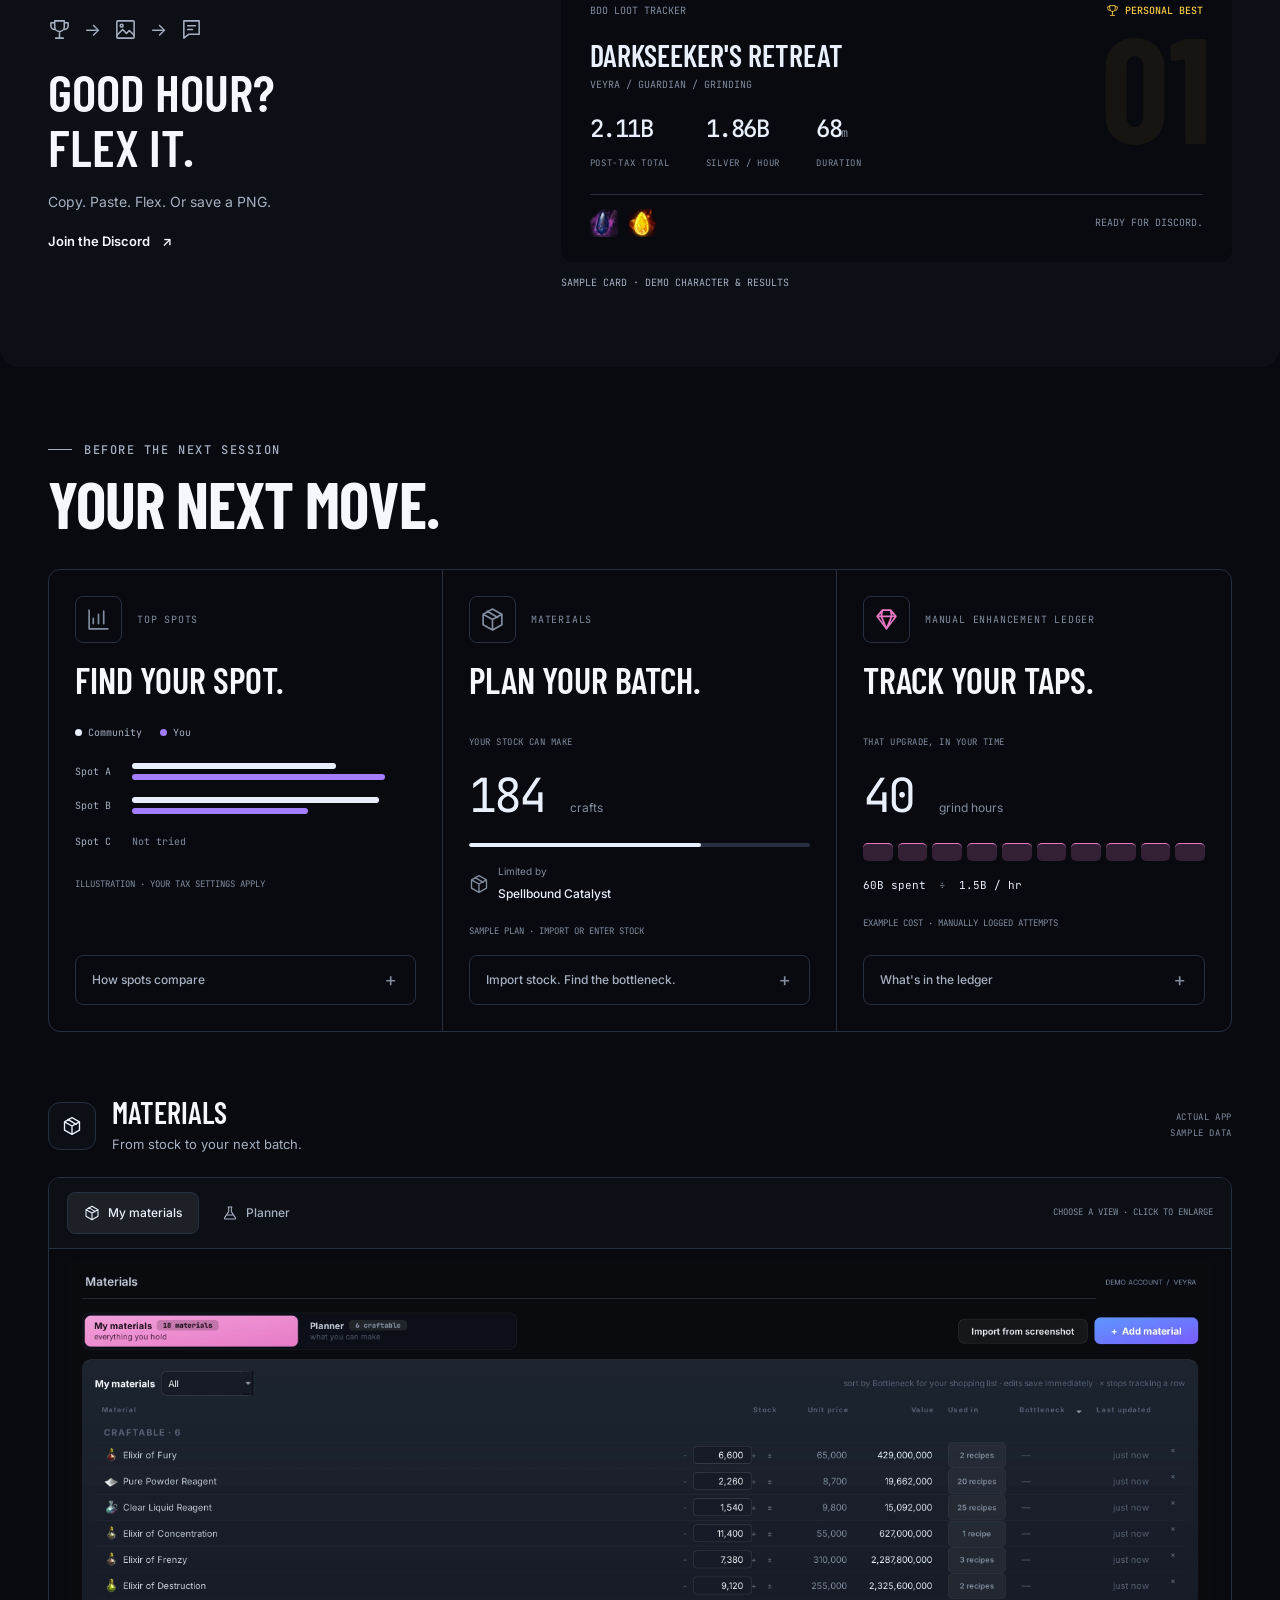
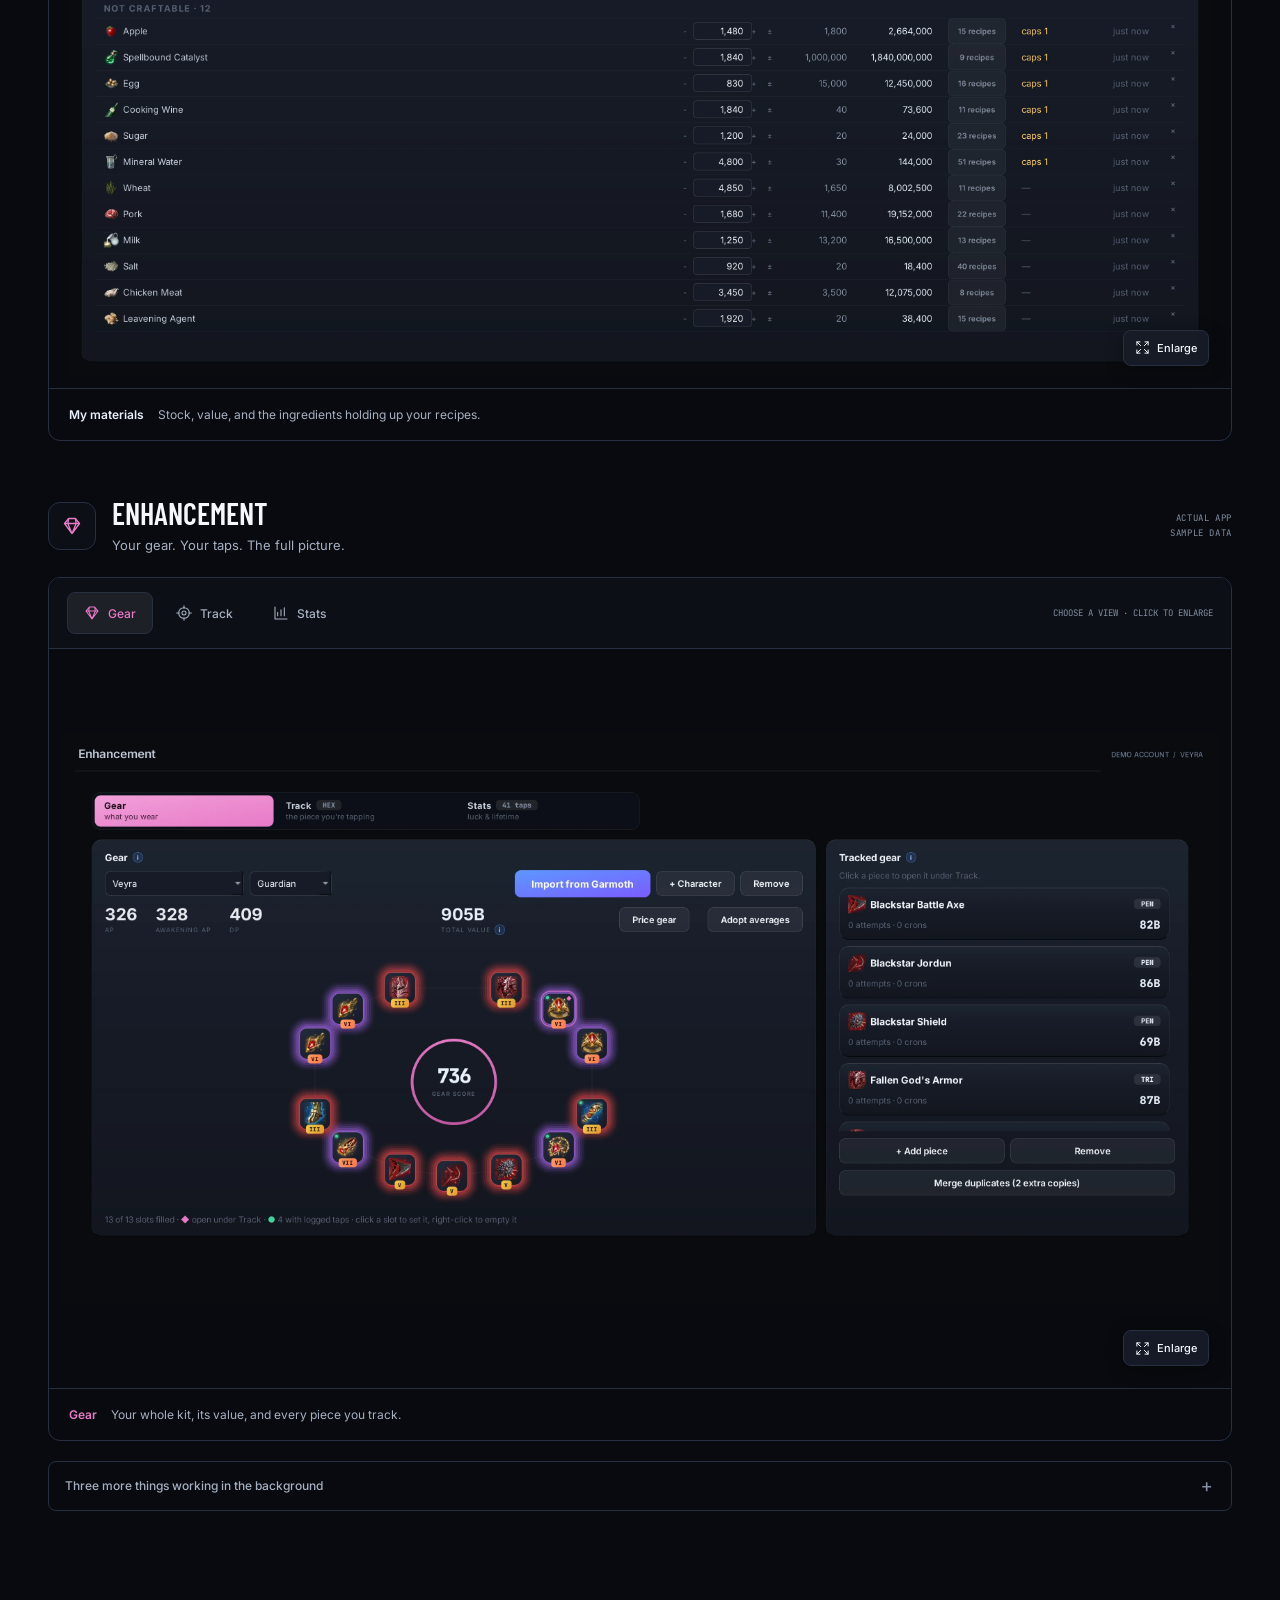
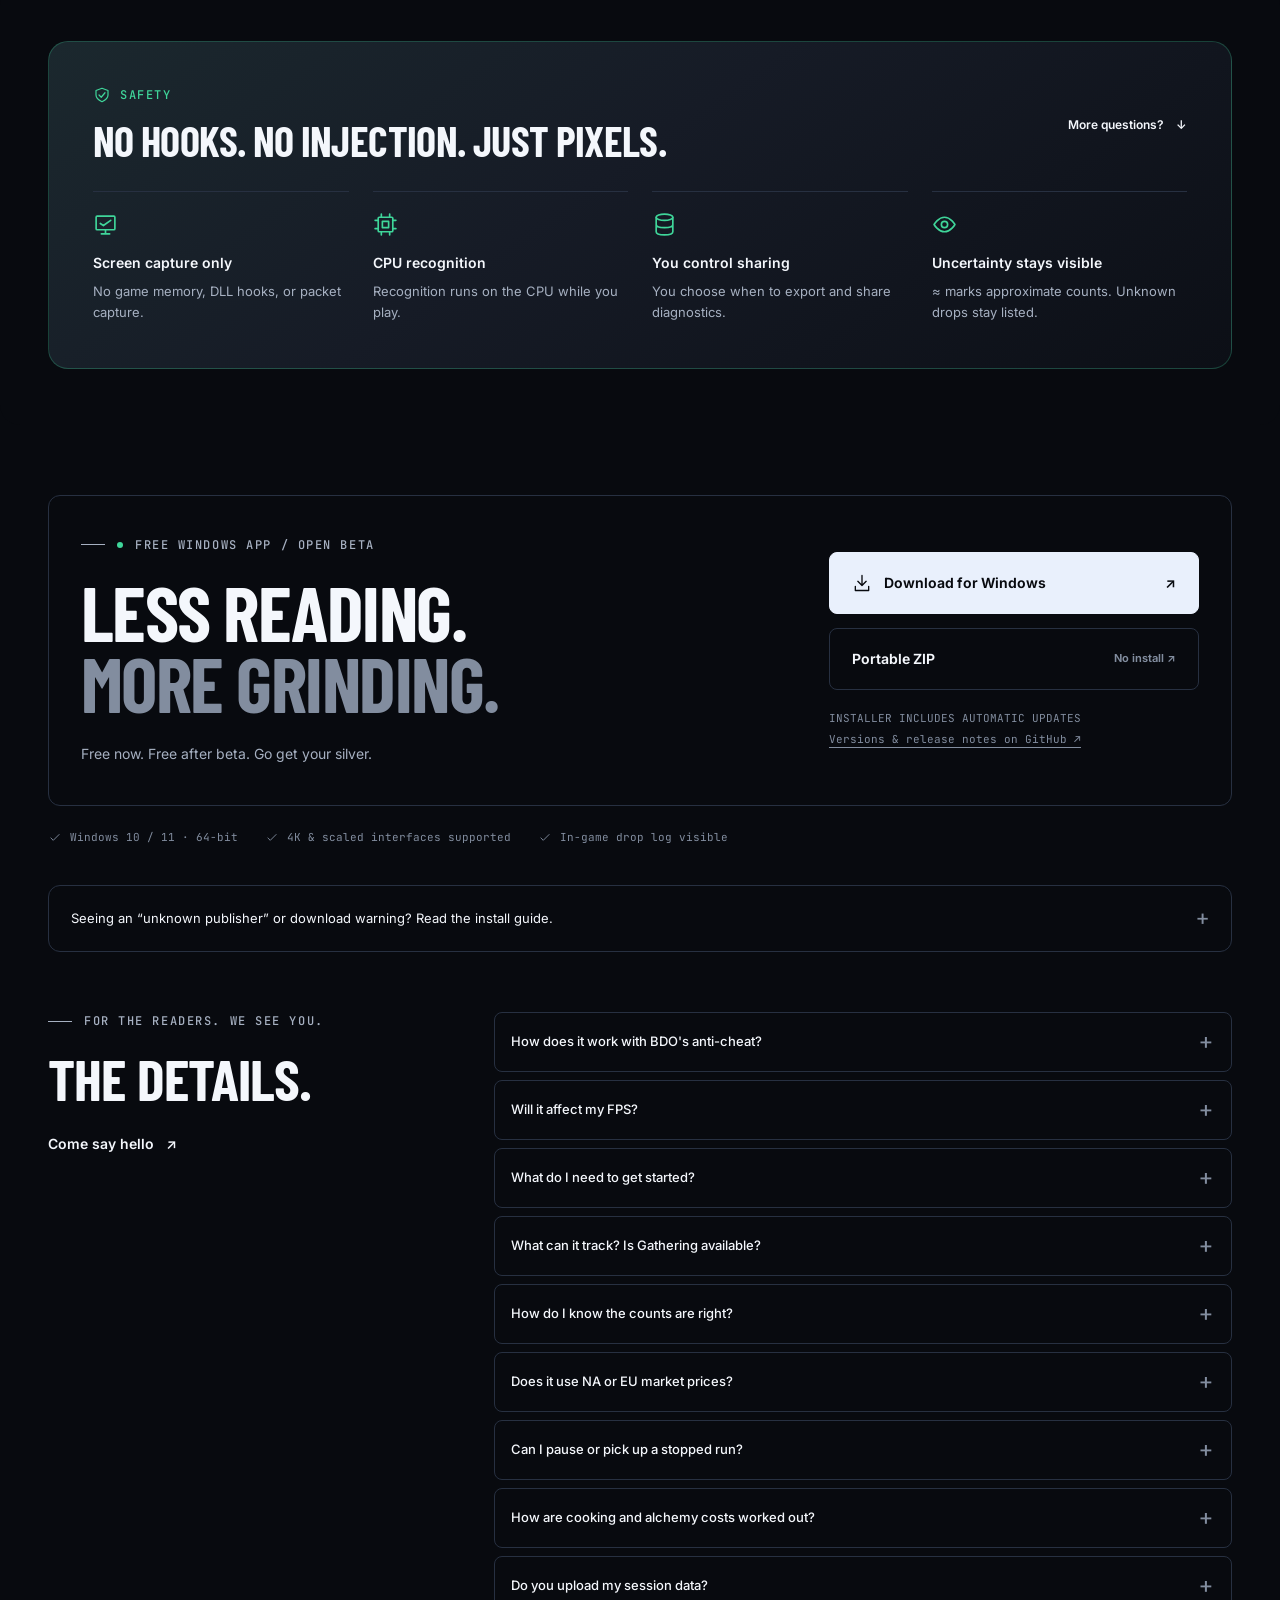
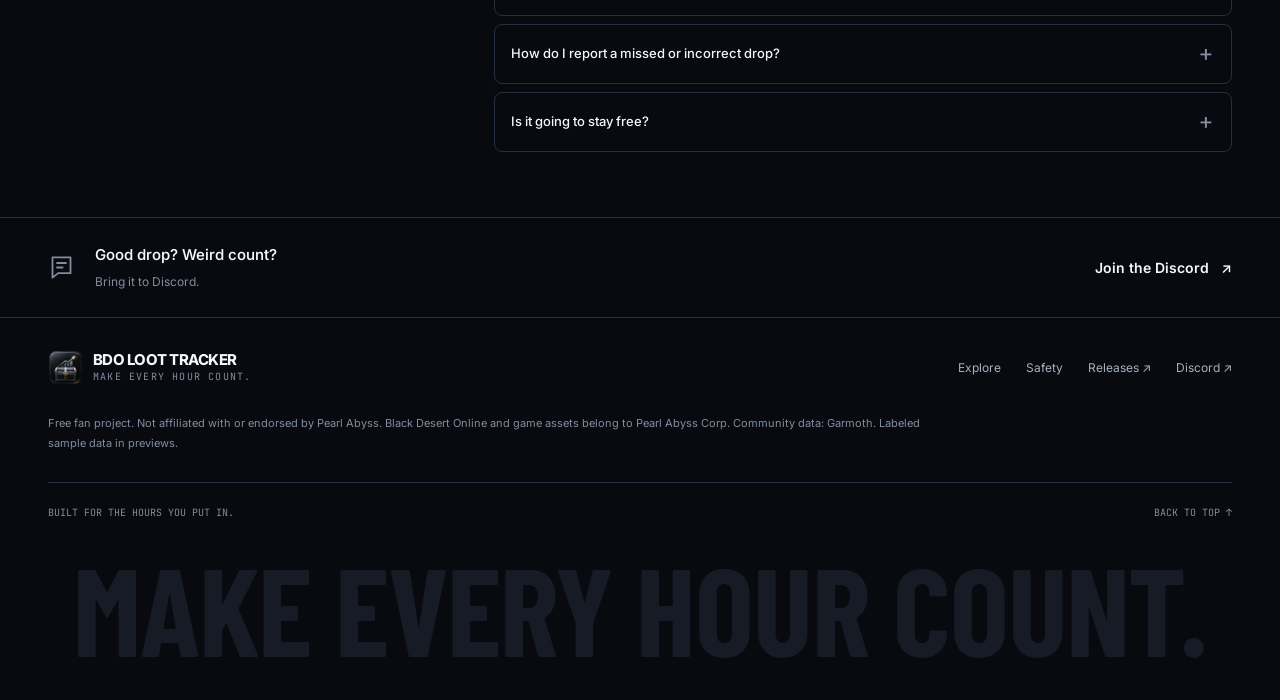
==== commit e1b6a6c6: "Update website with approved visual design" ====
--- a/index.html
+++ b/index.html
@@ -1,2284 +1,749 @@
 <!doctype html>
 <html lang="en">
 <head>
-<meta charset="utf-8">
-<meta name="viewport" content="width=device-width,initial-scale=1">
-<meta name="description" content="Free loot tracker for Black Desert Online (BDO). Watches your drop log while you grind, prices every item at live market value, and turns each session into numbers worth sharing. Screen pixels only — never touches the game.">
-<meta property="og:title" content="BDO Loot Tracker — know your silver/hr">
-<meta property="og:description" content="Automatic loot tracking for Black Desert Online. Live silver/hr over the game, post-tax session reports, shareable Loot Cards. Screen pixels only.">
-<meta property="og:type" content="website">
-<meta property="og:url" content="https://bdoloottracker.com/">
-<meta property="og:image" content="https://bdoloottracker.com/assets/og.png">
-<meta name="twitter:card" content="summary_large_image">
-<link rel="canonical" href="https://bdoloottracker.com/">
-<script type="application/ld+json">{"@context": "https://schema.org", "@type": "SoftwareApplication", "name": "BDO Loot Tracker", "url": "https://bdoloottracker.com/", "image": "https://bdoloottracker.com/assets/og.png", "screenshot": "https://bdoloottracker.com/assets/og.png", "applicationCategory": "UtilitiesApplication", "applicationSubCategory": "Game companion / loot tracker", "operatingSystem": "Windows 10, Windows 11", "softwareVersion": "0.1.66", "releaseNotes": "https://github.com/goldstargamingtv-droid/bdo-tracker-releases/releases", "downloadUrl": "https://github.com/goldstargamingtv-droid/bdo-tracker-releases/releases/latest/download/BDOLootTracker-win-Setup.exe", "offers": {"@type": "Offer", "price": "0", "priceCurrency": "USD"}, "description": "Free loot tracker for Black Desert Online. Watches your on-screen drop log while you grind, prices every item at live market value, and reports post-tax silver per hour, personal bests and shareable Loot Cards. Screen pixels only — never touches the game.", "about": {"@type": "VideoGame", "name": "Black Desert Online"}, "isAccessibleForFree": true}</script>
-<script type="application/ld+json">{"@context": "https://schema.org", "@type": "FAQPage", "mainEntity": [{"@type": "Question", "name": "Is this safe to use with BDO's anti-cheat?", "acceptedAnswer": {"@type": "Answer", "text": "The tracker never interacts with the game: no memory reading, no injection, no DLLs, no packet capture — it only takes screenshots of your own desktop and reads the pixels, the same capture method streaming software uses. It cannot see or touch the game process, and there's nothing for anti-cheat to detect inside the game."}}, {"@type": "Question", "name": "Will it cost me FPS?", "acceptedAnswer": {"@type": "Answer", "text": "Capture uses lightweight desktop duplication, and every bit of recognition runs CPU-only while a session is live — the GPU stays fully on the game. It's built to track a 2-hour grind without you noticing it's there."}}, {"@type": "Question", "name": "What do I need for it to work?", "acceptedAnswer": {"@type": "Answer", "text": "Windows 10 or 11, the game in 1920×1080 borderless windowed, and the drop log visible on screen. A one-time calibration points the tracker at your drop-log position, then it's set-and-forget."}}, {"@type": "Question", "name": "What can it track?", "acceptedAnswer": {"@type": "Answer", "text": "Live grinding and hunting sessions (drop log + Get-All loot box reading), and cooking and alchemy sessions with full net-profit accounting. Alongside the live tracking there's a Materials planner for what you can craft from your storage, and a manual Enhancement ledger for what the RNG has cost you."}}, {"@type": "Question", "name": "How accurate is it?", "acceptedAnswer": {"@type": "Answer", "text": "It is checked against the game, not against itself: recognition is tuned on real sessions where the before/after inventory was counted by hand, and production runs are matched item by item against that count — a 193-bottle alchemy brew came out exact on every line. It is also honest about uncertainty: a read it is not sure of is flagged in honey-yellow instead of hidden, and any drop worth over 1M silver needs a confident read or a second sighting before it enters your totals, so one blurry frame can never invent a jackpot. Unpriced and unrecognised drops are counted and shown, never silently dropped."}}, {"@type": "Question", "name": "Something didn't count right — where do I report it?", "acceptedAnswer": {"@type": "Answer", "text": "The Discord. Say which spot and roughly when, and attach the file from Account → Export Diagnostics — it packs the frames around the miss into a ~10 MB zip with nothing else from your PC in it. That's usually enough to fix the read for that spot in the next release, for everyone."}}, {"@type": "Question", "name": "Is it free?", "acceptedAnswer": {"@type": "Answer", "text": "Yes — free during the beta, and it stays free. It's a passion project built by a grinder who wanted real numbers; the only thing we ask is that you tell us when it's wrong."}}]}</script>
-<link rel="icon" href="assets/favicon.ico">
-<title>BDO Loot Tracker — Silver/hr &amp; Loot Tracking for Black Desert Online</title>
-<link rel="preconnect" href="https://fonts.googleapis.com">
-<link rel="preconnect" href="https://fonts.gstatic.com" crossorigin>
-<link rel="stylesheet" href="https://fonts.googleapis.com/css2?family=Inter:wght@400;500;600;700;800&family=JetBrains+Mono:wght@500;600;700;800&display=swap">
-
-<style>
-/* ===========================================================
-   Tokens — verbatim from redesign/DESIGN_SPEC.md §2 and the
-   2026-08 concept :root blocks. Never invent a hex.
-   =========================================================== */
-:root{
-  --bg-0:#080A0F;--bg-1:#0C0F16;--bg-2:#161B26;--bg-3:#1E2431;--bg-4:#273041;
-  --card-top:#1D2430;--card-bot:#12161F;
-  --line:rgba(255,255,255,.065);--line-lit:rgba(255,255,255,.12);--line-hot:rgba(255,255,255,.20);
-  --txt-hi:#F4F7FC;--txt:#C6CEDC;--txt-lo:#828D9F;--txt-dim:#576073;
-  --silver:#E9F0FC;--silver-2:#8EA4C6;--green:#3FD69A;--red:#FF5C68;
-  --amber:#FFC95C;--gold:#F7C948;--gold2:#E39B2D;--blue:#4F8FFF;
-  --grind:#A57DFF;--hunt:#2DD4BF;--cook:#FF9E64;--alch:#A3E635;--ledger:#E879C7;
-  --steel:#8EA4C6;
-  --sans:'Inter','Inter Variable','Segoe UI',system-ui,sans-serif;
-  --mono:'JetBrains Mono',Consolas,ui-monospace,monospace;
-  --rail-w:224px;
-  --mode:var(--grind);
-}
-*{margin:0;padding:0;box-sizing:border-box}
-body{background:var(--bg-0);color:var(--txt);font-family:var(--sans);font-size:13.5px;line-height:1.55;-webkit-font-smoothing:antialiased}
-button{font:inherit;color:inherit;background:none;border:none;cursor:pointer}
-input,select{font:inherit}
-:focus-visible{outline:2px solid var(--blue);outline-offset:2px;border-radius:4px}
-@media (prefers-reduced-motion:reduce){*{animation-duration:.01ms !important;animation-iteration-count:1 !important;transition-duration:.01ms !important}}
-
-/* ---------- concept chrome ---------- */
-
-/* ---------- shell ---------- */
-.app{height:calc(100vh - 46px);min-height:780px;display:flex;flex-direction:column;background:radial-gradient(130% 90% at 50% -10%,#0F141E 0%,var(--bg-0) 62%)}
-.topbar{flex:0 0 auto;display:flex;align-items:center;gap:12px;padding:0 18px;height:50px;background:var(--bg-1);border-bottom:1px solid var(--line)}
-.logo{width:30px;height:30px;border-radius:8px;display:grid;place-items:center;overflow:hidden;flex:none}
-.brand{font-weight:700;font-size:13.5px;color:var(--txt-hi);letter-spacing:-.01em;white-space:nowrap}
-.webchip{font-family:var(--mono);font-size:9.5px;font-weight:700;letter-spacing:1.2px;color:var(--blue);border:1px solid rgba(79,143,255,.4);background:rgba(79,143,255,.10);padding:2px 6px;border-radius:4px}
-.topbar .sp{flex:1}
-.tb-btn{display:flex;align-items:center;gap:7px;font-size:12px;font-weight:600;color:var(--txt-lo);border:1px solid var(--line);background:var(--bg-2);border-radius:7px;padding:6px 11px;white-space:nowrap;transition:color .15s,border-color .15s,background .15s}
-.tb-btn:hover{color:var(--txt-hi);border-color:var(--line-lit);background:var(--bg-3)}
-.avatar{width:28px;height:28px;border-radius:50%;display:grid;place-items:center;background:linear-gradient(160deg,#39445A,#202633);border:1px solid var(--line-lit);font-family:var(--mono);font-size:11px;font-weight:700;color:var(--silver-2)}
-.shell{flex:1;display:flex;min-height:0}
-
-/* ---------- rail ---------- */
-.rail{flex:0 0 var(--rail-w);background:var(--bg-1);border-right:1px solid var(--line);padding:14px 12px;overflow-y:auto;display:flex;flex-direction:column;gap:3px}
-.btn-primary{display:flex;align-items:center;justify-content:center;gap:8px;width:100%;padding:11px 12px;border-radius:9px;font-weight:700;font-size:13px;color:#fff;white-space:nowrap;background:linear-gradient(135deg,#5D97FF,#7B5CFF);border:1px solid transparent;transition:filter .15s,transform .12s}
-.btn-primary:hover{filter:brightness(1.08)}
-.btn-primary:active{transform:translateY(1px)}
-.btn-primary.sm{width:auto;padding:9px 18px;font-size:12.5px}
-.btn-primary[disabled]{opacity:.4;cursor:not-allowed;filter:none}
-.grp{font-size:9.5px;font-weight:700;letter-spacing:1.3px;text-transform:uppercase;color:var(--txt-dim);padding:15px 10px 6px}
-.nav{display:flex;align-items:center;gap:9px;width:100%;padding:7.5px 10px;border-radius:7px;font-size:13px;font-weight:500;color:var(--txt-lo);border-left:2px solid transparent;transition:background .14s,color .14s}
-.nav:hover{background:var(--bg-2);color:var(--txt-hi)}
-.nav.on{background:var(--bg-3);color:var(--txt-hi);font-weight:600;border-left-color:var(--blue)}
-.nav .dot{width:7px;height:7px;border-radius:50%;flex:0 0 auto}
-.nav .n{margin-left:auto;font-family:var(--mono);font-size:10.5px;font-weight:700;color:var(--txt-dim)}
-.nav.on .n{color:var(--silver-2)}
-.nav.dim{opacity:.5}
-.rail-foot{margin-top:auto;padding-top:14px}
-.railrule{height:1px;background:var(--line);margin:12px 2px}
-
-/* ---------- main ---------- */
-.main{flex:1;min-width:0;display:flex;flex-direction:column}
-.top{flex:0 0 auto;display:flex;align-items:center;gap:10px;flex-wrap:wrap;padding:13px 22px;border-bottom:1px solid var(--line)}
-.pt{font-size:16px;font-weight:700;color:var(--txt-hi);letter-spacing:-.015em}
-.psub{font-size:12px;color:var(--txt-dim)}
-.top .sp{flex:1}
-.btn{font-size:11.5px;font-weight:600;color:var(--txt-lo);border:1px solid var(--line);background:var(--bg-2);border-radius:7px;padding:6px 11px;transition:color .14s,border-color .14s,background .14s}
-.btn:hover{color:var(--txt-hi);border-color:var(--line-lit);background:var(--bg-3)}
-.btn.on{color:var(--txt-hi);border-color:var(--line-hot);background:var(--bg-4)}
-.btn[disabled]{opacity:.42;cursor:not-allowed}
-.btn[disabled]:hover{color:var(--txt-lo);border-color:var(--line);background:var(--bg-2)}
-.seg{display:inline-flex;background:var(--bg-2);border:1px solid var(--line);border-radius:8px;padding:2px;gap:2px}
-.seg button{font-size:11px;font-weight:600;color:var(--txt-lo);padding:4px 10px;border-radius:6px;transition:background .14s,color .14s}
-.seg button.on{background:var(--bg-4);color:var(--txt-hi)}
-.seg button[disabled]{opacity:.4;cursor:not-allowed}
-.search{display:flex;align-items:center;gap:7px;background:var(--bg-3);border:1px solid var(--line);border-radius:8px;padding:5px 9px;min-width:210px}
-.search input{background:none;border:none;outline:none;color:var(--txt-hi);font-size:12px;width:100%}
-.search input::placeholder{color:var(--txt-dim)}
-.kbd{font-family:var(--mono);font-size:9px;font-weight:700;color:var(--txt-dim);border:1px solid var(--line-lit);border-radius:4px;padding:1px 5px;white-space:nowrap}
-.scroll{flex:1;overflow-y:auto;padding:16px 22px 44px}
-.grid{display:grid;grid-template-columns:repeat(12,1fr);gap:13px;max-width:1420px}
-.c12{grid-column:span 12}.c9{grid-column:span 9}.c8{grid-column:span 8}.c7{grid-column:span 7}
-.c6{grid-column:span 6}.c5{grid-column:span 5}.c4{grid-column:span 4}.c3{grid-column:span 3}
-
-/* ---------- card ---------- */
-.card{position:relative;border-radius:10px;background:linear-gradient(180deg,var(--card-top) 0%,var(--bg-2) 45%,var(--card-bot) 100%);border:1px solid var(--line);border-top-color:var(--line-lit);border-bottom-color:rgba(0,0,0,.55)}
-.card.mode{border-left:3px solid var(--mode)}
-.pad{padding:16px 18px}
-.ch{display:flex;align-items:baseline;gap:9px;flex-wrap:wrap;margin-bottom:12px}
-.ct{font-size:13.5px;font-weight:700;color:var(--txt-hi);letter-spacing:-.01em}
-.cs{font-size:11.5px;color:var(--txt-dim)}
-.ch .sp{flex:1}
-.k{font-size:9.5px;font-weight:700;letter-spacing:1.3px;text-transform:uppercase;color:var(--txt-dim)}
-.note{font-size:11.5px;color:var(--txt-lo);line-height:1.62;border-left:2px solid var(--line-lit);padding-left:11px;margin-top:12px}
-.note b{color:var(--txt-hi);font-weight:600}
-.hint{display:flex;gap:9px;padding:10px 12px;border-radius:8px;background:rgba(79,143,255,.06);border:1px solid rgba(79,143,255,.18);font-size:11.5px;color:var(--txt-lo);line-height:1.5}
-.hint b{color:var(--txt-hi);font-weight:600}
-.hint .ic{color:var(--blue);flex:0 0 auto;font-weight:700}
-
-/* ---------- money ---------- */
-.m{font-family:var(--mono);color:var(--silver);font-variant-numeric:tabular-nums;letter-spacing:-.03em}
-.m .sep{opacity:.30}
-.m .lg{opacity:.66}
-.hero{font-size:42px;font-weight:800;letter-spacing:-.045em;line-height:1.05}
-.stat{font-size:19px;font-weight:800;letter-spacing:-.035em}
-.tv{font-size:12.5px;font-weight:700;letter-spacing:-.03em}
-.rate{font-family:var(--mono);font-variant-numeric:tabular-nums;font-weight:800;letter-spacing:-.035em}
-.unit{font-size:.62em;opacity:.55;font-weight:700}
-.pos{color:var(--green)}.neg{color:var(--red)}.warn{color:var(--amber)}
-
-/* ---------- chips ---------- */
-.chip{display:inline-flex;align-items:center;gap:5px;font-size:10.5px;font-weight:700;letter-spacing:.3px;padding:3px 8px;border-radius:5px;background:var(--bg-3);border:1px solid var(--line);color:var(--txt-lo);white-space:nowrap}
-.chip.warn{color:var(--amber);border-color:rgba(255,201,92,.32);background:rgba(255,201,92,.10)}
-.chip.good{color:var(--green);border-color:rgba(63,214,154,.30);background:rgba(63,214,154,.10)}
-.chip.bad{color:var(--red);border-color:rgba(255,92,104,.30);background:rgba(255,92,104,.10)}
-.chip.info{color:var(--blue);border-color:rgba(79,143,255,.32);background:rgba(79,143,255,.10)}
-.chip.mine{color:var(--grind);border-color:rgba(165,125,255,.34);background:rgba(165,125,255,.10)}
-.dotm{width:7px;height:7px;border-radius:50%;display:inline-block;flex:0 0 auto}
-
-/* ---------- record tiles (gold = records only) ---------- */
-.rec{border-radius:10px;padding:13px 15px;background:linear-gradient(180deg,rgba(247,201,72,.07),rgba(247,201,72,.015));border:1px solid rgba(247,201,72,.26);border-top-color:rgba(247,201,72,.40);border-bottom-color:rgba(0,0,0,.5)}
-.rec .k{color:var(--gold2)}
-.rec .v{font-family:var(--mono);font-size:20px;font-weight:800;letter-spacing:-.035em;color:var(--gold);margin:3px 0 2px}
-.rec .s{font-size:11px;color:var(--txt-dim)}
-.plain{border-radius:10px;padding:13px 15px;background:linear-gradient(180deg,var(--card-top),var(--card-bot));border:1px solid var(--line);border-top-color:var(--line-lit);border-bottom-color:rgba(0,0,0,.55)}
-.plain .v{font-size:14.5px;font-weight:700;color:var(--txt-hi);margin:4px 0 2px}
-.plain .s{font-size:11px;color:var(--txt-dim)}
-
-/* ---------- tables ---------- */
-table{width:100%;border-collapse:collapse}
-thead th{font-size:9.5px;font-weight:700;letter-spacing:1.2px;text-transform:uppercase;color:var(--txt-dim);text-align:left;padding:0 9px 8px;border-bottom:1px solid var(--line);white-space:nowrap}
-thead th.r{text-align:right}
-thead th.sortable{cursor:pointer}
-thead th.sortable:hover{color:var(--txt-lo)}
-tbody td{padding:7px 9px;border-bottom:1px solid rgba(255,255,255,.035);font-size:12.5px}
-tbody td.r{text-align:right}
-tbody tr:last-child td{border-bottom:none}
-tbody tr{transition:background .12s}
-tbody tr.hover:hover{background:rgba(255,255,255,.028);cursor:pointer}
-tbody tr.locked{opacity:.42}
-tbody tr.mine td:first-child{box-shadow:inset 2px 0 0 var(--grind)}
-tbody tr.mine{background:rgba(165,125,255,.055)}
-tbody tr.sel td:first-child{box-shadow:inset 2px 0 0 var(--blue)}
-tbody tr.sel{background:rgba(79,143,255,.08)}
-.item{display:flex;align-items:center;gap:9px;min-width:0}
-.item img{width:25px;height:25px;border-radius:5px;flex:0 0 auto;background:var(--bg-0);border:1px solid var(--line)}
-.item .emoji{width:25px;height:25px;border-radius:5px;flex:0 0 auto;background:var(--bg-3);border:1px solid var(--line);display:grid;place-items:center;font-size:13px}
-.item .nm{font-weight:500;color:var(--txt);white-space:nowrap;overflow:hidden;text-overflow:ellipsis}
-.item .nm.flag{color:var(--amber)}
-.src{font-family:var(--mono);font-size:10px;font-weight:500;color:var(--txt-dim)}
-.tablescroll{overflow-x:auto}
-.tallscroll{max-height:280px;overflow-y:auto}
-
-/* ---------- charts ---------- */
-svg.chart{display:block;width:100%}
-.avgline{stroke:var(--txt-dim);stroke-width:1;stroke-dasharray:3 3}
-.avglabel{font-family:var(--mono);font-size:9px;fill:var(--txt-dim);letter-spacing:.5px}
-.bar{height:7px;border-radius:4px;background:var(--bg-0);overflow:hidden;border:1px solid var(--line);min-width:60px}
-.bar i{display:block;height:100%;border-radius:3px}
-
-/* =====================================================
-   LIVE TRACKER OVERLAY — recreation of LiveTrackerWindow
-   ===================================================== */
-.ovwrap{position:relative;display:flex;justify-content:center}
-.overlay{
-  width:396px;max-width:100%;border-radius:12px;overflow:hidden;
-  background:linear-gradient(180deg,#161B26,#0B0E14);
-  border:1px solid rgba(255,255,255,.10);border-top-color:rgba(255,255,255,.19);
-  box-shadow:0 24px 60px rgba(0,0,0,.6);
-  font-size:12px;position:relative;
-}
-.ovHeader{display:flex;align-items:center;gap:8px;padding:6px 9px 6px 13px;border-bottom:1px solid rgba(255,255,255,.07)}
-.ovDot{width:7px;height:7px;border-radius:50%;background:var(--mode);box-shadow:0 0 0 3px color-mix(in srgb,var(--mode) 22%,transparent)}
-.ovScope{font-size:12px;font-weight:700;color:#F4F7FC}
-.ovHeader .sp{flex:1}
-.ovBtn{width:20px;height:20px;border-radius:5px;display:grid;place-items:center;font-size:10px;color:var(--txt-dim)}
-.ovBtn:hover{background:rgba(255,255,255,.07);color:var(--txt-hi)}
-.ovHero{display:flex;align-items:flex-end;gap:13px;padding:6px 15px 2px}
-.ovRate{
-  flex:1;min-width:0;height:52px;display:flex;align-items:center;
-  background:radial-gradient(70% 120% at 22% 50%,rgba(63,214,154,.13),transparent 70%);
-  border-radius:9px;
-}
-.ovRate .num{font-family:var(--mono);font-weight:800;font-size:28px;letter-spacing:-.045em;color:var(--green);font-variant-numeric:tabular-nums}
-.ovRate .num .sep{opacity:.30}
-.ovRate .num .lg{opacity:.66}
-.ovRate .sfx{font-family:var(--mono);font-size:13px;font-weight:800;color:var(--green);opacity:.62;margin-left:3px}
-.ovClock{text-align:right}
-.ovClockT{font-family:var(--mono);font-size:20px;font-weight:700;color:#F4F7FC;font-variant-numeric:tabular-nums}
-.ovClockC{font-size:8.5px;font-weight:700;letter-spacing:1.1px;color:var(--txt-dim)}
-.ovChips{display:flex;align-items:center;gap:9px;padding:6px 15px 11px;flex-wrap:wrap}
-.statchip{display:flex;align-items:center;gap:6px;background:rgba(255,255,255,.045);border:1px solid rgba(255,255,255,.07);border-radius:7px;padding:4px 9px}
-.statchip .k{font-size:9px;letter-spacing:1px}
-.statchip .v{font-family:var(--mono);font-size:12px;font-weight:700;color:var(--silver)}
-.ovChipWarn{font-size:10.5px;font-weight:700;color:var(--amber);background:rgba(255,201,92,.10);border:1px solid rgba(255,201,92,.30);border-radius:6px;padding:4px 8px}
-.paceCard{margin:0 15px 11px;border-radius:11px;background:rgba(255,255,255,.032);border:1px solid rgba(255,255,255,.06);padding:11px 13px}
-.paceHead{display:flex;align-items:baseline;gap:8px;font-size:10px}
-.paceHead .k{font-size:9px}
-.paceHead .sp{flex:1}
-.paceProj{font-size:10px;color:var(--txt-dim)}
-.paceProj b{font-family:var(--mono);font-size:11.5px;font-weight:700;color:var(--silver)}
-.paceTrack{position:relative;height:42px;margin-top:5px}
-.paceRail{position:absolute;top:11px;left:0;right:0;height:8px;border-radius:5px;background:rgba(255,255,255,.063)}
-.paceFill{position:absolute;top:11px;left:0;height:8px;border-radius:5px;background:linear-gradient(90deg,#2FB47E,#3FD69A);transition:width .6s ease}
-.paceFill.under{background:linear-gradient(90deg,#C9A227,#FFC95C)}
-.paceTick{position:absolute;top:7px;width:2px;height:16px;border-radius:1px}
-.paceLab{position:absolute;top:24px;font-size:8px;font-weight:700;letter-spacing:.6px;transform:translateX(-50%);white-space:nowrap}
-.paceLab.low{top:34px}
-.paceFoot{font-size:10.5px;margin-top:9px;color:var(--txt-lo)}
-.ovCapRow{display:flex;align-items:center;gap:8px;padding:0 11px 6px 15px}
-.ovCapRow .k{font-size:9px}
-.ovCapRow .sp{flex:1}
-.ovToggle{font-size:10px;font-weight:600;color:var(--txt-lo)}
-.ovToggle:hover{color:var(--txt-hi)}
-.ovList{padding:0 11px 0 15px;max-height:238px;overflow-y:auto;display:flex;flex-direction:column;gap:1px}
-.frow{display:flex;align-items:center;gap:9px;height:34px;padding:0 7px;border-radius:8px;position:relative}
-.frow.fresh{background:rgba(63,214,154,.07);box-shadow:inset 2px 0 0 var(--green)}
-.frow.big{background:linear-gradient(90deg,rgba(255,120,71,.26),rgba(255,120,71,.05));border:1px solid rgba(255,120,71,.35)}
-.fico{width:25px;height:25px;border-radius:6px;flex:0 0 auto;display:grid;place-items:center;background:var(--bg-0);border:1px solid rgba(255,255,255,.07);position:relative}
-.fico img{width:21px;height:21px;border-radius:4px;display:block}
-.fname{flex:1;min-width:0;font-size:11.5px;font-weight:500;white-space:nowrap;overflow:hidden;text-overflow:ellipsis}
-.fqty{font-family:var(--mono);font-size:10.5px;color:var(--txt-dim)}
-.fval{font-family:var(--mono);font-size:11px;font-weight:700;color:var(--silver);min-width:64px;text-align:right}
-.fval.dim{color:var(--txt-dim);font-weight:500}
-.ovFooter{margin-top:9px;padding:7px 15px;background:rgba(0,0,0,.22);border-top:1px solid rgba(255,255,255,.06);font-size:10px;font-weight:600;letter-spacing:.4px;color:var(--txt-dim);display:flex;align-items:center;gap:7px}
-.ovFooter .bul{color:var(--green)}
-.ovZero{font-size:10px;color:var(--amber);padding:7px 15px 0}
-/* big-drop toast */
-.toast{
-  position:absolute;top:-104px;right:0;width:330px;height:96px;border-radius:14px;
-  background:linear-gradient(135deg,rgba(74,32,16,.95),rgba(16,13,20,.95));
-  border:1px solid rgba(255,120,71,.45);
-  padding:16px;opacity:0;transform:translateY(6px);pointer-events:none;
-  transition:opacity .3s ease,transform .3s ease;z-index:5;
-}
-.toast::after{content:"";position:absolute;inset:0;border-radius:14px;background:radial-gradient(80% 120% at 100% 0%,rgba(255,120,71,.32),transparent 60%);pointer-events:none}
-.toast.on{opacity:1;transform:translateY(0)}
-.toast .lbl{font-size:9px;font-weight:800;letter-spacing:1.6px;color:#FF7847}
-.toast .nm{font-size:13px;font-weight:700;color:#FFD7C2;margin-top:8px}
-.toast .qt{font-family:var(--mono);font-size:11px;font-weight:600;color:rgba(255,215,194,.6);margin-top:4px}
-.toast .vl{position:absolute;right:16px;bottom:26px;font-family:var(--mono);font-size:19px;font-weight:800;letter-spacing:-.8px;color:#FF9E6E}
-
-/* clip frame around the overlay */
-.clipframe{position:relative;border-radius:12px;padding:26px 18px 18px;background:radial-gradient(120% 120% at 50% 0%,color-mix(in srgb,var(--mode) 9%,transparent),transparent 62%),var(--bg-0);border:1px solid var(--line);overflow:hidden}
-.cliptag{position:absolute;top:10px;left:14px;font-size:9.5px;font-weight:700;letter-spacing:1.2px;color:var(--txt-dim);text-transform:uppercase}
-.clipbtns{display:flex;gap:8px;justify-content:center;margin-top:16px;flex-wrap:wrap}
-
-/* ---------- ladder / pips / gauge (Enhancement) ---------- */
-.ladder{display:flex;align-items:center;gap:5px;flex-wrap:wrap;font-family:var(--mono);font-size:10.5px;font-weight:700}
-.ladder .pill{padding:3px 9px;border-radius:6px;background:var(--bg-3);color:var(--txt-dim);border:1px solid var(--line)}
-.ladder .pill.done{color:var(--silver-2);background:var(--bg-3)}
-.ladder .pill.now{background:linear-gradient(180deg,#E879C7,#B8489A);color:#170D14;border-color:#F09AD6;box-shadow:0 0 14px rgba(232,121,199,.35)}
-.ladder .pill.goal{border:1px dashed rgba(247,201,72,.6);background:rgba(247,201,72,.07);color:var(--gold)}
-.ladder .sep{color:var(--txt-dim)}
-.pips{display:flex;gap:4px;flex-wrap:wrap;margin-top:7px}
-.pip{width:15px;height:15px;border-radius:4px;display:grid;place-items:center;font-size:8px;font-weight:800}
-.pip.s{background:rgba(63,214,154,.18);color:var(--green);border:1px solid rgba(63,214,154,.4)}
-.pip.f{background:rgba(255,92,104,.14);color:rgba(255,92,104,.75);border:1px solid rgba(255,92,104,.28)}
-.pip.d{background:rgba(255,201,92,.16);color:var(--amber);border:1px solid rgba(255,201,92,.4)}
-.gauge{height:7px;border-radius:4px;background:rgba(255,255,255,.08);overflow:hidden;margin-top:6px}
-.gauge i{display:block;height:100%;border-radius:4px;background:linear-gradient(90deg,#B8489A,#E879C7);box-shadow:0 0 10px rgba(232,121,199,.5)}
-.nrow{display:grid;grid-template-columns:repeat(4,1fr);gap:10px}
-.nrow .k{margin-bottom:2px}
-.nrow .v{font-family:var(--mono);font-size:14px;font-weight:800;letter-spacing:-.03em;color:var(--txt-hi)}
-.strip6{display:grid;grid-template-columns:repeat(6,1fr);gap:10px;padding-top:12px;margin-top:12px;border-top:1px solid var(--line)}
-.strip6 .v{font-family:var(--mono);font-size:17px;font-weight:800;letter-spacing:-.03em;color:var(--txt-hi)}
-.gearcard{border-radius:9px;padding:11px 12px;background:var(--bg-2);border:1px solid var(--line);border-left:3px solid rgba(232,121,199,.45);margin-bottom:8px;cursor:pointer;transition:background .14s,border-color .14s;width:100%;text-align:left}
-.gearcard:hover{background:var(--bg-3)}
-.gearcard.on{border-left-color:var(--ledger);background:rgba(232,121,199,.08)}
-.gearcard .top{display:flex;align-items:center;gap:8px;padding:0;border:none}
-.gearcard .nm{font-size:12.5px;font-weight:600;color:var(--txt-hi)}
-.gearcard .lvl{font-family:var(--mono);font-size:9.5px;font-weight:700;color:var(--ledger);background:rgba(232,121,199,.12);border:1px solid rgba(232,121,199,.3);border-radius:4px;padding:1px 5px}
-.gearcard .met{display:flex;align-items:baseline;gap:8px;margin-top:5px}
-.gearcard .met .a{font-size:10.5px;color:var(--txt-dim);flex:1}
-.tint{border-radius:9px;padding:11px 13px;margin-top:11px}
-.tint.pink{background:rgba(232,121,199,.07);border:1px solid rgba(232,121,199,.2)}
-.tint.violet{background:rgba(123,92,230,.09);border:1px solid rgba(123,92,230,.24)}
-.tint.green{background:rgba(63,214,154,.07);border:1px solid rgba(63,214,154,.2)}
-.tint.red{background:rgba(255,92,104,.07);border:1px solid rgba(255,92,104,.22)}
-.tint.amber{background:rgba(255,201,92,.07);border:1px solid rgba(255,201,92,.22)}
-.tint.ember{background:rgba(255,158,100,.07);border:1px solid rgba(255,158,100,.22)}
-
-/* ---------- Materials ---------- */
-.stockrow{display:flex;align-items:center;gap:2px;justify-content:flex-end}
-.stockrow button{width:22px;height:26px;border-radius:5px;color:var(--txt-dim);font-size:12px}
-.stockrow button:hover{color:var(--txt-hi);background:var(--bg-4)}
-.stockrow input{width:74px;text-align:right;font-family:var(--mono);font-size:12px;font-weight:700;color:var(--silver);background:var(--bg-0);border:1px solid var(--line);border-radius:6px;padding:4px 7px;outline:none}
-.stockrow input:focus{border-color:var(--blue);background:var(--bg-3)}
-.ingrow{display:grid;grid-template-columns:200px 44px 76px 1fr 92px;gap:10px;align-items:center;padding:8px 9px;border-radius:8px;position:relative}
-.ingrow:hover{background:rgba(255,255,255,.028)}
-.ingrow.caps{background:rgba(255,201,92,.07);border:1px solid rgba(255,201,92,.22)}
-.ingrow.short{background:rgba(255,92,104,.07);border:1px solid rgba(255,92,104,.22)}
-.ingrow.ok{opacity:.72}
-.capflag{position:absolute;right:104px;top:-9px;font-size:8.5px;font-weight:800;letter-spacing:.8px;color:#1A1206;background:var(--amber);border-radius:4px;padding:1px 6px}
-.shoprow{display:grid;grid-template-columns:200px 80px 80px 90px 1fr 110px;gap:10px;align-items:center;padding:8px 9px;border-radius:8px}
-.gapbar{height:7px;border-radius:4px;background:var(--bg-0);border:1px solid var(--line);overflow:hidden;display:flex}
-.gapbar .have{height:100%;background:var(--green)}
-.gapbar .miss{height:100%;background:repeating-linear-gradient(45deg,rgba(255,92,104,.55) 0 4px,rgba(255,92,104,.16) 4px 8px)}
-.craftrow{display:flex;align-items:center;gap:9px;padding:8px 6px;border-radius:7px;cursor:pointer}
-.craftrow:hover{background:rgba(255,255,255,.028)}
-.craftrow.on{background:rgba(255,158,100,.09)}
-.craftrow .rk{font-family:var(--mono);font-size:10px;color:var(--txt-dim);width:14px}
-.craftrow .nm{flex:1;min-width:0}
-.craftrow .nm b{display:block;font-size:12.5px;font-weight:600;color:var(--txt-hi)}
-.craftrow .nm span{font-size:10px;color:var(--txt-dim)}
-
-/* ---------- Top Spots ---------- */
-.pick{border-radius:10px;padding:13px 15px;border:1px solid var(--line);background:linear-gradient(180deg,var(--card-top),var(--card-bot));border-top-color:var(--line-lit)}
-.pick .tag{font-size:9px;font-weight:800;letter-spacing:1.1px;margin-bottom:6px}
-.pick .nm{font-size:14px;font-weight:700;color:var(--txt-hi);letter-spacing:-.015em}
-.pick .big{font-family:var(--mono);font-size:19px;font-weight:800;letter-spacing:-.035em;margin:3px 0 4px}
-.pick .s{font-size:10.5px;color:var(--txt-lo);line-height:1.5}
-.pick .s b{color:var(--txt-hi);font-weight:700}
-.pick .s2{font-size:10px;color:var(--txt-dim);margin-top:2px}
-.conf{display:inline-flex;align-items:flex-end;gap:2px;height:11px;vertical-align:-1px}
-.conf i{width:3px;border-radius:1px;background:var(--txt-dim)}
-.conf i.f{background:var(--silver-2)}
-.conf.thin i.f{background:var(--amber)}
-.apgate{font-family:var(--mono);font-size:10px;font-weight:700;color:var(--red);background:rgba(255,92,104,.12);border:1px solid rgba(255,92,104,.28);border-radius:4px;padding:1px 5px}
-.apok{font-family:var(--mono);font-size:11px;font-weight:700;color:var(--green)}
-.ratebar{display:inline-block;width:52px;height:5px;border-radius:3px;background:var(--bg-0);border:1px solid var(--line);overflow:hidden;vertical-align:middle;margin-right:8px}
-.ratebar i{display:block;height:100%;background:linear-gradient(90deg,#6E86AC,var(--silver-2))}
-
-/* ---------- feature page ---------- */
-.feat{max-width:1000px}
-.feathero{border-radius:14px;padding:30px 32px;background:radial-gradient(110% 130% at 12% 0%,color-mix(in srgb,var(--mode) 16%,transparent),transparent 60%),linear-gradient(180deg,var(--card-top),var(--card-bot));border:1px solid var(--line);border-top-color:var(--line-lit)}
-.feathero h1,.feathero .fh1{font-size:32px;font-weight:800;letter-spacing:-.03em;color:var(--txt-hi);line-height:1.12;text-wrap:balance}
-.feathero .lede{font-size:14.5px;color:var(--txt-lo);line-height:1.6;max-width:62ch;margin-top:11px}
-.feathero .eyebrow{font-size:10px;font-weight:800;letter-spacing:1.6px;text-transform:uppercase;color:var(--mode);margin-bottom:10px}
-.featgrid{display:grid;grid-template-columns:repeat(3,1fr);gap:13px;margin-top:13px}
-.featshot{width:100%;border-radius:10px;border:1px solid var(--line);display:block}
-
-/* ---------- design-note pins ---------- */
-
-.view{display:none}
-.view.on{display:block}
-.rowflex{display:flex;gap:26px;flex-wrap:wrap;align-items:flex-start}
-.mini{display:flex;flex-direction:column;gap:2px}
-
-@media (max-width:1240px){
-  .c9,.c8,.c7,.c6,.c5,.c4,.c3{grid-column:span 12}
-  .featgrid{grid-template-columns:1fr}
-  .strip6{grid-template-columns:repeat(3,1fr)}
-}
-@media (max-width:780px){
-  .app{height:auto;min-height:0}
-  .shell{flex-direction:column}
-  .rail{flex:0 0 auto;width:100%;flex-direction:row;align-items:center;gap:6px;overflow-x:auto;overflow-y:hidden;padding:10px 12px;border-right:none;border-bottom:1px solid var(--line)}
-  .btn-primary{width:auto;margin:0 6px 0 0;flex:0 0 auto;padding:9px 15px}
-  .grp,.rail-foot,.railrule,.nav .n{display:none}
-  .nav{width:auto;flex:0 0 auto;white-space:nowrap;border-left:none;border-bottom:2px solid transparent;border-radius:7px 7px 0 0}
-  .nav.on{border-left-color:transparent;border-bottom-color:var(--blue)}
-  .topbar{gap:8px;padding:0 12px}
-  .scroll{overflow:visible;padding:14px 14px 32px}
-  .hero{font-size:32px}
-  .nrow{grid-template-columns:repeat(2,1fr)}
-  .ingrow,.shoprow{grid-template-columns:1fr auto;gap:6px}
-  .ingrow .barcell,.shoprow .barcell{grid-column:1/-1}
-  .capflag{right:8px}
-  .feathero{padding:22px}
-  .feathero h1{font-size:24px}
-}
-@media (max-width:600px){
-  .topbar .chip{display:none}
-}
-
-/* =========================================================
-   LANDING PAGE — same v2 tokens, display scale turned up
-   ========================================================= */
-#site{background:var(--bg-0);color:var(--txt)}
-.wrap{max-width:1180px;margin:0 auto;padding:0 26px}
-.sitenav{position:sticky;top:0;z-index:60;background:rgba(8,10,15,.82);backdrop-filter:blur(14px);border-bottom:1px solid transparent;transition:border-color .2s,background .2s}
-.sitenav.scrolled{border-bottom-color:var(--line);background:rgba(8,10,15,.94)}
-.navin{display:flex;align-items:center;gap:22px;height:62px}
-.navbrand{display:flex;align-items:center;gap:11px;text-decoration:none}
-.navbrand .bmark{width:32px;height:32px;border-radius:9px;display:grid;place-items:center;overflow:hidden;flex:none}
-.navbrand .bt{font-size:14px;font-weight:700;color:var(--txt-hi);letter-spacing:-.01em;line-height:1.2}
-.navbrand .bs{font-size:8.5px;font-weight:700;letter-spacing:1.4px;color:var(--txt-dim)}
-.navlinks{display:flex;align-items:center;gap:6px;margin-left:auto}
-.navlinks a{font-size:12.5px;font-weight:500;color:var(--txt-lo);text-decoration:none;padding:7px 11px;border-radius:7px;transition:color .15s,background .15s}
-.navlinks a:hover{color:var(--txt-hi);background:var(--bg-2)}
-.navlinks a.cta{color:#fff;background:linear-gradient(135deg,#5D97FF,#7B5CFF);border:1px solid transparent;font-weight:700}
-.navlinks a.cta:hover{filter:brightness(1.08);background:linear-gradient(180deg,#5C98FF,#3B72E0)}
-
-.sect{padding:82px 0;position:relative}
-.sect.tight{padding:56px 0}
-.kick{font-family:var(--mono);font-size:11px;font-weight:700;letter-spacing:2.4px;text-transform:uppercase;color:var(--blue);margin-bottom:13px}
-h2.sh{font-size:34px;font-weight:800;letter-spacing:-.032em;color:var(--txt-hi);line-height:1.14;text-wrap:balance}
-p.lede{font-size:15.5px;color:var(--txt-lo);line-height:1.68;max-width:64ch;margin-top:13px}
-p.lede b{color:var(--txt-hi);font-weight:600}
-
-/* hero */
-.herowrap{display:grid;grid-template-columns:1.05fr .95fr;gap:46px;align-items:center;padding:66px 0 46px}
-.hkick{display:inline-flex;align-items:center;gap:8px;font-family:var(--mono);font-size:11px;font-weight:700;letter-spacing:1.6px;text-transform:uppercase;color:var(--txt-lo);border:1px solid var(--line-lit);background:var(--bg-2);border-radius:20px;padding:5px 13px}
-.hkick .lv{width:6px;height:6px;border-radius:50%;background:var(--green);box-shadow:0 0 0 3px rgba(63,214,154,.18)}
-h1.hh{font-size:58px;font-weight:800;letter-spacing:-.042em;line-height:1.04;color:var(--txt-hi);margin-top:20px;text-wrap:balance}
-h1.hh .money{background:linear-gradient(100deg,var(--silver) 15%,var(--silver-2));-webkit-background-clip:text;background-clip:text;color:transparent}
-.hlede{font-size:16px;color:var(--txt-lo);line-height:1.66;max-width:52ch;margin-top:18px}
-.hlede b{color:var(--txt-hi);font-weight:600}
-.hcta{display:flex;gap:11px;margin-top:26px;flex-wrap:wrap}
-.bigbtn{display:inline-flex;align-items:center;gap:9px;padding:13px 24px;border-radius:10px;font-size:14px;font-weight:700;text-decoration:none;white-space:nowrap;transition:filter .15s,transform .12s,background .15s,border-color .15s}
-.bigbtn.pri{color:#fff;background:linear-gradient(180deg,#5C98FF,#3B72E0);border:1px solid #6BA4FF;border-bottom-color:#2C5CBF}
-.bigbtn.pri:hover{filter:brightness(1.08)}
-.bigbtn.ghost{color:var(--txt-hi);background:var(--bg-2);border:1px solid var(--line-lit)}
-.bigbtn.ghost:hover{background:var(--bg-3);border-color:var(--line-hot)}
-.bigbtn:active{transform:translateY(1px)}
-.undercta{font-family:var(--mono);font-size:11px;color:var(--txt-dim);margin-top:14px;letter-spacing:.2px}
-.chips3{display:flex;flex-direction:column;gap:9px;margin-top:24px}
-.chip3{display:flex;align-items:center;gap:10px;font-size:12.5px;color:var(--txt-lo)}
-.chip3 .tk{width:17px;height:17px;border-radius:5px;display:grid;place-items:center;flex:0 0 auto;font-size:9px;font-weight:800;background:rgba(63,214,154,.13);border:1px solid rgba(63,214,154,.32);color:var(--green)}
-.herostage{position:relative;display:flex;justify-content:center}
-/* inset must not go negative — a pseudo-element bleeding past the viewport
-   creates horizontal scroll that no element scan can find */
-.herostage::before{content:"";position:absolute;inset:0;background:radial-gradient(78% 68% at 50% 42%,rgba(79,143,255,.19),transparent 72%);pointer-events:none}
-
-/* stat strip */
-.stats{display:grid;grid-template-columns:repeat(4,1fr);gap:1px;background:var(--line);border:1px solid var(--line);border-radius:12px;overflow:hidden}
-.stat4{background:linear-gradient(180deg,var(--card-top),var(--card-bot));padding:22px 20px;text-align:center}
-.stat4 .num{font-family:var(--mono);font-size:34px;font-weight:800;letter-spacing:-.04em;color:var(--silver);font-variant-numeric:tabular-nums}
-.stat4 .lbl{font-size:10px;font-weight:700;letter-spacing:1.4px;text-transform:uppercase;color:var(--txt-dim);margin-top:6px}
-.stat4.zero .num{color:var(--green)}
-
-/* steps */
-.steps3{display:grid;grid-template-columns:repeat(3,1fr);gap:14px;margin-top:34px}
-.step3{position:relative;border-radius:12px;padding:22px;background:linear-gradient(180deg,var(--card-top),var(--card-bot));border:1px solid var(--line);border-top-color:var(--line-lit);border-bottom-color:rgba(0,0,0,.55)}
-.step3 .tag{display:inline-block;font-family:var(--mono);font-size:9px;font-weight:700;letter-spacing:1.5px;color:var(--blue);background:rgba(79,143,255,.10);border:1px solid rgba(79,143,255,.26);border-radius:5px;padding:2px 8px}
-.step3 .no{position:absolute;top:18px;right:20px;font-family:var(--mono);font-size:26px;font-weight:800;color:rgba(255,255,255,.055)}
-.step3 h3{font-size:17px;font-weight:700;color:var(--txt-hi);letter-spacing:-.02em;margin:13px 0 8px}
-.step3 p{font-size:13px;color:var(--txt-lo);line-height:1.66}
-
-/* features */
-.feat2{display:grid;grid-template-columns:1fr 1fr;gap:44px;align-items:center;padding:46px 0;border-top:1px solid var(--line)}
-.feat2.rev .fcopy{order:2}
-.fkick{font-family:var(--mono);font-size:10.5px;font-weight:700;letter-spacing:2px;text-transform:uppercase;color:var(--blue);margin-bottom:11px}
-.feat2 h3{font-size:26px;font-weight:800;letter-spacing:-.028em;color:var(--txt-hi);line-height:1.18;text-wrap:balance}
-.feat2 h3 em{font-style:normal;color:var(--silver)}
-.feat2 p{font-size:14px;color:var(--txt-lo);line-height:1.7;margin-top:12px}
-.feat2 p b{color:var(--txt-hi);font-weight:600}
-.fbul{display:flex;gap:11px;margin-top:15px;font-size:13px;color:var(--txt-lo);line-height:1.62}
-.fbul b{color:var(--txt-hi);font-weight:600}
-.fbul .gl{flex:0 0 auto;width:19px;height:19px;border-radius:6px;display:grid;place-items:center;font-size:10px;margin-top:1px}
-.fdemo{position:relative;border-radius:12px;overflow:hidden;background:var(--bg-1);border:1px solid var(--line);border-top-color:var(--line-lit);padding:16px}
-.fcap{font-family:var(--mono);font-size:10px;color:var(--txt-dim);margin-top:10px;text-align:center;letter-spacing:.3px}
-.livetag{position:absolute;top:11px;right:12px;z-index:4;font-family:var(--mono);font-size:8.5px;font-weight:700;letter-spacing:1.1px;color:var(--green);background:rgba(63,214,154,.12);border:1px solid rgba(63,214,154,.3);border-radius:4px;padding:2px 6px}
-
-.more6{display:grid;grid-template-columns:repeat(3,1fr);gap:14px;margin-top:42px}
-.cell6{border-radius:11px;padding:18px;background:var(--bg-2);border:1px solid var(--line);border-top-color:var(--line-lit)}
-.cell6 h4{display:flex;align-items:center;gap:9px;font-size:13.5px;font-weight:700;color:var(--txt-hi);letter-spacing:-.01em}
-.cell6 h4 .gl{width:20px;height:20px;border-radius:6px;display:grid;place-items:center;font-size:10px;flex:0 0 auto}
-.cell6 p{font-size:12.5px;color:var(--txt-lo);line-height:1.62;margin-top:8px}
-
-/* try-it band */
-.tryband{border-radius:16px;padding:40px;background:radial-gradient(90% 130% at 15% 0%,rgba(79,143,255,.16),transparent 62%),linear-gradient(180deg,var(--card-top),var(--card-bot));border:1px solid var(--line);border-top-color:var(--line-lit);display:grid;grid-template-columns:1fr 1fr;gap:38px;align-items:center}
-.tryband h2{font-size:30px;font-weight:800;letter-spacing:-.03em;color:var(--txt-hi);line-height:1.16;text-wrap:balance}
-.appmini{border-radius:11px;overflow:hidden;border:1px solid var(--line-lit);background:var(--bg-0);box-shadow:0 24px 60px rgba(0,0,0,.55)}
-.appmini .cbar{display:flex;align-items:center;gap:6px;padding:8px 11px;background:var(--bg-1);border-bottom:1px solid var(--line)}
-.appmini .cbar i{width:8px;height:8px;border-radius:50%;background:var(--bg-4)}
-.appmini .cbar span{margin-left:8px;font-family:var(--mono);font-size:9.5px;color:var(--txt-dim)}
-.appmini .body{display:flex;min-height:186px}
-.appmini .rl{flex:0 0 84px;background:var(--bg-1);border-right:1px solid var(--line);padding:9px 7px;display:flex;flex-direction:column;gap:5px}
-.appmini .rl .pb{height:19px;border-radius:5px;background:linear-gradient(180deg,#5C98FF,#3B72E0);margin-bottom:5px}
-.appmini .rl .ri{height:11px;border-radius:3px;background:var(--bg-3)}
-.appmini .rl .ri.on{background:var(--bg-4)}
-.appmini .mn{flex:1;padding:12px}
-
-/* safety */
-.safety{border-radius:14px;padding:30px;background:linear-gradient(180deg,rgba(63,214,154,.045),transparent 60%),linear-gradient(180deg,var(--card-top),var(--card-bot));border:1px solid rgba(63,214,154,.20);border-top-color:rgba(63,214,154,.32)}
-.safe4{display:grid;grid-template-columns:1fr 1fr;gap:22px;margin-top:24px}
-.safe4 h4{font-size:14px;font-weight:700;color:var(--txt-hi);display:flex;gap:9px}
-.safe4 h4 span{color:var(--green)}
-.safe4 p{font-size:12.5px;color:var(--txt-lo);line-height:1.64;margin-top:6px;padding-left:20px}
-
-/* download */
-.dlcard{border-radius:16px;padding:38px;background:linear-gradient(180deg,var(--card-top),var(--card-bot));border:1px solid var(--line);border-top-color:var(--line-lit);text-align:center}
-.verpill{display:inline-flex;align-items:center;gap:8px;font-family:var(--mono);font-size:11px;font-weight:700;letter-spacing:.6px;color:var(--txt-lo);border:1px solid var(--line-lit);background:var(--bg-2);border-radius:20px;padding:5px 14px}
-.verpill .lv{width:6px;height:6px;border-radius:50%;background:var(--green)}
-.dlcard h2{font-size:32px;font-weight:800;letter-spacing:-.032em;color:var(--txt-hi);margin:16px 0 10px}
-.hashbox{font-family:var(--mono);font-size:10px;color:var(--txt-dim);background:var(--bg-0);border:1px solid var(--line);border-radius:8px;padding:10px 13px;margin-top:16px;word-break:break-all;text-align:left}
-.hashbox b{display:block;color:var(--txt-lo);font-size:9px;letter-spacing:1.2px;margin-bottom:4px}
-.reqrow{display:flex;gap:20px;justify-content:center;flex-wrap:wrap;margin-top:18px;font-size:11.5px;color:var(--txt-dim)}
-.unsigned{font-size:12px;color:var(--txt-lo);line-height:1.66;max-width:60ch;margin:18px auto 0}
-.unsigned b{color:var(--txt-hi);font-weight:600}
-.unsigned code{font-family:var(--mono);font-size:11px;background:var(--bg-0);border:1px solid var(--line);border-radius:4px;padding:1px 5px;color:var(--silver-2)}
-
-/* faq */
-.faq{margin-top:30px}
-.faq details{border-bottom:1px solid var(--line)}
-.faq summary{list-style:none;cursor:pointer;display:flex;align-items:center;gap:14px;padding:17px 2px;font-size:15px;font-weight:600;color:var(--txt-hi)}
-.faq summary::-webkit-details-marker{display:none}
-.faq summary .pm{margin-left:auto;flex:0 0 auto;width:15px;height:15px;position:relative}
-.faq summary .pm::before,.faq summary .pm::after{content:"";position:absolute;background:var(--txt-dim);left:50%;top:50%;transform:translate(-50%,-50%)}
-.faq summary .pm::before{width:13px;height:1.5px}
-.faq summary .pm::after{width:1.5px;height:13px;transition:transform .2s}
-.faq details[open] summary .pm::after{transform:translate(-50%,-50%) scaleY(0)}
-.faq details p{font-size:13.5px;color:var(--txt-lo);line-height:1.72;padding:0 34px 19px 2px;max-width:78ch}
-
-/* footer */
-.foot{border-top:1px solid var(--line);padding:34px 0 44px;background:var(--bg-1)}
-.footin{display:flex;gap:24px;align-items:flex-start;flex-wrap:wrap}
-.footlinks{display:flex;gap:18px;margin-left:auto}
-.footlinks a{font-size:12.5px;color:var(--txt-lo);text-decoration:none}
-.footlinks a:hover{color:var(--txt-hi)}
-.legal{font-size:11px;color:var(--txt-dim);line-height:1.7;margin-top:22px;max-width:88ch}
-
-/* reveal */
-.rv{opacity:0;transform:translateY(22px);transition:opacity .7s ease,transform .7s cubic-bezier(.2,.7,.3,1)}
-.rv.in{opacity:1;transform:none}
-@media (prefers-reduced-motion:reduce){.rv{opacity:1;transform:none}}
-
-/* mini recreations used instead of stale screenshots */
-.mini-card{border-radius:10px;background:linear-gradient(180deg,var(--card-top),var(--bg-2) 55%,var(--card-bot));border:1px solid var(--line);border-top-color:var(--line-lit);padding:15px}
-.mini-row{display:flex;align-items:center;gap:9px;padding:6px 0;border-bottom:1px solid rgba(255,255,255,.035);font-size:11.5px}
-.mini-row:last-child{border-bottom:none}
-.lootmini{border-radius:11px;overflow:hidden;background:linear-gradient(165deg,#171C27,#0D1017);border:1px solid var(--line-lit)}
-
-
-/* grid tracks default to min-width:auto, so a 396px overlay widens its column
-   past the viewport on a narrow screen — clamp every landing grid child */
-.feat2 > *, .steps3 > *, .more6 > *, .tryband > *, .stats > *, .safe4 > *{min-width:0}
-.fdemo, .ovwrap, .appmini{max-width:100%;min-width:0}
-
-@media (max-width:960px){
-  .herowrap{grid-template-columns:1fr;gap:34px;padding:44px 0 30px}
-  h1.hh{font-size:42px}
-  .feat2{grid-template-columns:1fr;gap:26px}
-  .feat2.rev .fcopy{order:0}
-  .tryband{grid-template-columns:1fr;padding:28px}
-  .steps3,.more6{grid-template-columns:1fr}
-  .stats{grid-template-columns:1fr 1fr}
-  .safe4{grid-template-columns:1fr}
-  .sect{padding:56px 0}
-  h2.sh{font-size:27px}
-  .dlcard{padding:26px 20px}
-}
-@media (max-width:620px){
-  .wrap{padding:0 16px}
-  h1.hh{font-size:33px}
-  .navlinks a:not(.cta){display:none}
-}
-.hlink{display:inline-block;margin-top:14px;font-size:14px;font-weight:600;color:var(--blue);text-decoration:none;border-bottom:1px solid rgba(79,143,255,.35);padding-bottom:1px}
-.hlink:hover{border-bottom-color:var(--blue)}
-.safeband{display:grid;grid-template-columns:auto 1fr auto;gap:18px;align-items:center;padding:18px 22px;border-radius:14px;background:linear-gradient(180deg,var(--card-top),var(--card-bot));border:1px solid rgba(63,214,154,.25);box-shadow:inset 0 1px 0 rgba(255,255,255,.06)}
-.sb-ico{font-size:26px;line-height:1}
-.sb-h{font-size:15px;font-weight:700;color:var(--txt-hi)}
-.sb-p{font-size:13px;color:var(--txt-lo);line-height:1.55;margin-top:4px}
-.sb-link{font-size:13px;font-weight:600;color:var(--green);text-decoration:none;white-space:nowrap}
-.dlsteps{display:grid;grid-template-columns:repeat(3,1fr);gap:14px;margin:26px auto 0;max-width:980px;text-align:left}
-.dlh{grid-column:1/-1;font-size:13.5px;color:var(--txt-lo);line-height:1.6}
-.dlh b{color:var(--txt-hi)}
-.dlstep img{width:100%;height:290px;object-fit:contain;object-position:center;display:block;border-radius:10px;border:1px solid var(--line-lit);background:var(--bg-1);padding:6px;box-sizing:border-box}
-.dlstep .dn{display:flex;gap:9px;align-items:flex-start;margin-top:9px;font-size:12.5px;color:var(--txt);line-height:1.5}
-.dlstep .dn span{flex:none;width:20px;height:20px;border-radius:50%;display:grid;place-items:center;font:700 11px var(--mono);color:#fff;background:var(--blue)}
-.dlstep .dn b{color:var(--txt-hi)}
-.dls{grid-column:1/-1;font-size:12px;color:var(--txt-dim);line-height:1.6}
-.dls a{color:var(--blue)}
-.betabar{background:linear-gradient(90deg,rgba(79,143,255,.14),rgba(123,92,255,.14));border-bottom:1px solid rgba(79,143,255,.28)}
-.betain{display:flex;align-items:center;gap:12px;padding:8px 0;font-size:12.5px;color:var(--txt)}
-.bb-pill{flex:none;font:800 10px var(--mono);letter-spacing:.12em;color:#fff;background:linear-gradient(135deg,#5D97FF,#7B5CFF);border-radius:6px;padding:4px 8px}
-.bb-t{flex:1;min-width:0}
-.bb-cta{flex:none;color:#fff;font-weight:700;text-decoration:none;background:rgba(255,255,255,.08);border:1px solid rgba(255,255,255,.18);border-radius:8px;padding:5px 11px}
-.bb-cta:hover{background:rgba(255,255,255,.14)}
-.bb-x{flex:none;background:none;border:0;color:var(--txt-lo);font-size:13px;cursor:pointer;padding:4px 6px}
-.bb-x:hover{color:var(--txt-hi)}
-.betapill{display:inline-block;vertical-align:2px;margin-left:6px;font:800 9px var(--mono);letter-spacing:.12em;color:var(--blue);border:1px solid rgba(79,143,255,.45);border-radius:5px;padding:2px 5px}
-body.inapp .betabar{display:none}
-@media (max-width:620px){.bb-t{display:none}}
-.sr-only{position:absolute;width:1px;height:1px;overflow:hidden;clip:rect(0 0 0 0);white-space:nowrap}
-.herovid{position:relative;width:100%;max-width:640px}
-.herovid video{display:block;width:100%;height:auto;border-radius:14px;border:1px solid var(--line-lit);background:var(--bg-1);box-shadow:0 30px 80px rgba(0,0,0,.55),0 0 0 1px rgba(79,143,255,.12)}
-.hvcap{display:flex;align-items:center;gap:8px;margin-top:10px;font:500 11.5px var(--mono);color:var(--txt-dim);letter-spacing:.02em}
-.fvid{margin-top:12px}
-.fvid video{display:block;width:100%;height:auto;border-radius:12px;border:1px solid var(--line-lit);background:var(--bg-1)}
-@media (max-width:620px){
-  .fdemo{overflow:auto;-webkit-overflow-scrolling:touch}
-  .fdemo>*{min-width:520px}
-  .dlsteps{grid-template-columns:1fr}
-  .safeband{grid-template-columns:auto 1fr}
-  .safeband .sb-link{grid-column:2}
-}
-</style>
+  <meta charset="utf-8">
+  <meta name="viewport" content="width=device-width, initial-scale=1">
+  <meta name="color-scheme" content="dark">
+  <meta name="theme-color" content="#080A0F">
+  <meta name="robots" content="index, follow">
+  <meta name="description" content="Your time in Black Desert, accounted for. Automatic loot tracking, post-tax silver per hour, lifeskill profit, and a record of every session. Free for Windows.">
+  <title>BDO Loot Tracker — Less reading. More grinding.</title>
+  <meta property="og:title" content="BDO Loot Tracker — know your silver/hr">
+  <meta property="og:description" content="Automatic loot tracking for Black Desert Online. Live silver/hr over the game, post-tax session reports, shareable Loot Cards. Screen pixels only.">
+  <meta property="og:type" content="website">
+  <meta property="og:url" content="https://bdoloottracker.com/">
+  <meta property="og:image" content="https://bdoloottracker.com/assets/og.png">
+  <meta name="twitter:card" content="summary_large_image">
+  <link rel="canonical" href="https://bdoloottracker.com/">
+  <script type="application/ld+json">{"@context":"https://schema.org","@type":"SoftwareApplication","name":"BDO Loot Tracker","url":"https://bdoloottracker.com/","image":"https://bdoloottracker.com/assets/og.png","screenshot":"https://bdoloottracker.com/assets/og.png","applicationCategory":"UtilitiesApplication","applicationSubCategory":"Game companion / loot tracker","operatingSystem":"Windows 10, Windows 11","releaseNotes":"https://github.com/goldstargamingtv-droid/bdo-tracker-releases/releases","downloadUrl":"https://github.com/goldstargamingtv-droid/bdo-tracker-releases/releases/latest/download/BDOLootTracker-win-Setup.exe","offers":{"@type":"Offer","price":"0","priceCurrency":"USD"},"description":"Your time in Black Desert, accounted for. Automatic loot tracking, post-tax silver per hour, lifeskill profit, and a record of every session. Free for Windows.","about":{"@type":"VideoGame","name":"Black Desert Online"},"isAccessibleForFree":true}</script>
+  <script type="application/ld+json">{"@context":"https://schema.org","@type":"FAQPage","mainEntity":[{"@type":"Question","name":"How does it work with BDO's anti-cheat?","acceptedAnswer":{"@type":"Answer","text":"See Safety for how capture works. This design is not an endorsement from Pearl Abyss or a guarantee about anti-cheat decisions."}},{"@type":"Question","name":"Will it affect my FPS?","acceptedAnswer":{"@type":"Answer","text":"It uses desktop capture and CPU-based recognition while a session is running. It is designed to run alongside BDO, but performance depends on your PC and settings; there is no promise of zero overhead."}},{"@type":"Question","name":"What do I need to get started?","acceptedAnswer":{"@type":"Answer","text":"Windows 10 or 11 (64-bit), BDO on the monitor you choose, and a visible drop log. 4K and other Interface Scales are supported. Guided setup detects both drop logs in Interface Edit Mode and lets you confirm or adjust their boxes. The tracker can then line up its rows from your session. For custom fonts it cannot detect, adjust the boxes manually. Live tracking needs the Windows app."}},{"@type":"Question","name":"What can it track? Is Gathering available?","acceptedAnswer":{"@type":"Answer","text":"Grinding, hunting, cooking, alchemy, and Gathering. Hunting combines the drop log and Get-All loot panel. Cooking and alchemy count production and show net profit after your chosen ingredient costs; unpriced byproducts stay counted. Gathering is in closed testing and requires a tester code from Discord. It has one map-wide item scope, with no spot to choose: lumber, sap, ore, herbs, digging, underwater yields, blood, meat, and hides. Recognition coverage is still being built; new items can remain held for confirmation until real captures establish their identity."}},{"@type":"Question","name":"How do I know the counts are right?","acceptedAnswer":{"@type":"Answer","text":"Recognition is checked against real sessions and hand-counted inventories. Approximate quantities are marked ≈; edit or re-enter the quantity to confirm it. High-value drops need corroborated identity evidence before entering totals; repeating a weak match is not enough. Held, unpriced, and unrecognized drops stay visible for review. Grinding and hunting reports also let you add a missed drop. If a read is wrong, send diagnostics so it can be investigated."}},{"@type":"Question","name":"Does it use NA or EU market prices?","acceptedAnswer":{"@type":"Answer","text":"Both. Choose your market in Account → Set-up → Marketplace tax. Values use that region and your tax settings. The region picker is held while tracking. Changing regions clears cached prices; refresh Top Spots to reprice its board in the new region."}},{"@type":"Question","name":"Can I pause or pick up a stopped run?","acceptedAnswer":{"@type":"Answer","text":"Yes. Pause and resume keep the clock and loot, without treating the pause as active time. Resume an accidentally stopped run from its review page. A just-saved grinding, hunting, or Gathering run can also be continued until you start another session or close the app; its next Save updates the same History entry. Older History sessions and saved cooking/alchemy batches cannot be resumed."}},{"@type":"Question","name":"How are cooking and alchemy costs worked out?","acceptedAnswer":{"@type":"Answer","text":"Choose market prices, what you paid, or free materials you gathered yourself. Plan against your Materials stock, compare Buy or Make, and follow a shopping and crafting list. During a batch, see net profit so far and materials remaining. Review shows the planned consumption; Save deducts it from Materials once. With no material cost supplied, the result is gross, not verified net profit, and it does not qualify for the overall record."}},{"@type":"Question","name":"Do you upload my session data?","acceptedAnswer":{"@type":"Answer","text":"Sessions are stored locally on your PC. The app uses network requests for market prices, community spot data, and update checks. If you report an issue, you choose to export and share diagnostics."}},{"@type":"Question","name":"How do I report a missed or incorrect drop?","acceptedAnswer":{"@type":"Answer","text":"In the app, go to Account → App → Diagnostics → Export…. Post the exported file in Discord with the spot and roughly when it happened. It includes captured evidence around the read so the issue can be investigated."}},{"@type":"Question","name":"Is it going to stay free?","acceptedAnswer":{"@type":"Answer","text":"Yes. Free during the beta, and free after it. It's a fan-made project built by a grinder who wanted better numbers. Useful feedback is the best thing you can give back."}}]}</script>
+  <link rel="icon" href="assets/favicon.ico">
+  <link rel="preconnect" href="https://fonts.googleapis.com">
+  <link rel="preconnect" href="https://fonts.gstatic.com" crossorigin>
+  <link href="https://fonts.googleapis.com/css2?family=Barlow+Condensed:wght@600;700;800&family=Inter:wght@400;450;500;550;600;650;700;800&family=JetBrains+Mono:wght@400;500;600&display=swap" rel="stylesheet">
+  <style>
+    :root{--bg:#080A0F;--surface:#0C0F16;--raised:#161B26;--line:#273041;--text:#F4F7FC;--muted:#A6B0C1;--subtle:#828D9F;--silver:#E9F0FC;--blue:#4F8FFF;--green:#3FD69A;--gold:#F7C948;--amber:#FFC95C;--grind:#A57DFF;--hunt:#2DD4BF;--cook:#FF9E64;--alch:#A3E635;--ledger:#E879C7;--mode:var(--grind);--body:'Inter',sans-serif;--display:'Barlow Condensed','Arial Narrow',Impact,sans-serif;--mono:'JetBrains Mono',monospace;--wrap:1280px}
+    *,*::before,*::after{box-sizing:border-box}html{scroll-behavior:smooth;scroll-padding-top:95px}body{margin:0;background:var(--bg);color:var(--text);font-family:var(--body);font-size:16px;line-height:1.65;-webkit-font-smoothing:antialiased}body:has(dialog[open]){overflow:hidden}button,a,input,summary{-webkit-tap-highlight-color:transparent}a{color:inherit;text-decoration:none}button,input{font:inherit}button{color:inherit;cursor:pointer}button:disabled{cursor:default}button,summary,a{touch-action:manipulation}button svg,a svg{flex-shrink:0}img,video{display:block;max-width:100%}button{background:none;border:0}h1,h2,h3,p{margin:0}button:focus-visible,a:focus-visible,summary:focus-visible,input:focus-visible{outline:2px solid var(--blue);outline-offset:6px}::selection{background:var(--blue);color:var(--bg)}[hidden]{display:none!important}.wrap{width:min(var(--wrap),calc(100% - 96px));margin-inline:auto}.mono{font-family:var(--mono);font-variant-numeric:tabular-nums}.muted{color:var(--muted)}.sr-only{position:absolute;width:1px;height:1px;padding:0;margin:-1px;overflow:hidden;clip:rect(0,0,0,0);white-space:nowrap;border:0}.skip{position:fixed;left:20px;top:-100px;background:var(--silver);color:var(--bg);padding:10px 20px;z-index:100}.skip:focus{top:16px}.icon{width:20px;height:20px;fill:none;stroke:currentColor;stroke-width:1.6;stroke-linecap:round;stroke-linejoin:round}.eyebrow{display:flex;align-items:center;gap:12px;font:500 12px/1.5 var(--mono);letter-spacing:.13em;text-transform:uppercase;color:var(--muted)}.eyebrow::before{content:'';width:24px;height:1px;background:currentColor}.section-title{font:700 clamp(48px,5.6vw,78px)/.98 var(--display);letter-spacing:-.015em;text-transform:uppercase}.section-title .dim{color:var(--subtle)}.section-intro{max-width:460px;color:var(--muted);line-height:1.8}.section-head{display:flex;justify-content:space-between;gap:48px;align-items:end;margin-bottom:44px}.section-head .eyebrow{margin-bottom:18px}.section-head .section-intro{max-width:370px}.text-link{display:inline-flex;gap:12px;align-items:center;font-size:14px;font-weight:600;transition:color .2s}.text-link:hover{color:var(--blue)}.text-link .arrow{transition:transform .2s}.text-link:hover .arrow{transform:translateX(4px)}.button{min-height:54px;display:inline-flex;align-items:center;justify-content:center;gap:13px;padding:14px 23px;border:1px solid var(--line);font-size:14px;font-weight:650;line-height:1.45;transition:background .2s,transform .2s,border-color .2s}.button:hover{background:var(--raised);border-color:var(--subtle)}.button.primary{background:var(--silver);border-color:var(--silver);color:var(--bg)}.button.primary:hover{background:white;border-color:white;transform:translateY(-2px)}.button.small{min-height:42px;padding:10px 17px;font-size:13px}.dot{display:inline-block;width:6px;height:6px;background:var(--green);border-radius:50%;flex-shrink:0}.number{font-family:var(--mono);font-variant-numeric:tabular-nums;letter-spacing:-.06em;color:var(--silver)}
+    /* The navigation stays quiet; the product gets the first word. */
+    .nav{position:sticky;top:0;z-index:30;background:rgba(8,10,15,.94);backdrop-filter:blur(16px);border-bottom:1px solid rgba(255,255,255,.09)}.nav-inner{height:82px;display:flex;align-items:center;justify-content:space-between;gap:28px}.brand{display:flex;align-items:center;gap:10px;flex-shrink:0}.brand img{width:35px;height:35px}.brand-name{font-size:15px;letter-spacing:-.035em;font-weight:750;line-height:1.2}.brand-name span{display:block;font:400 10px/1.6 var(--mono);letter-spacing:.12em;color:var(--subtle);text-transform:uppercase}.nav-links{display:flex;align-items:center;gap:28px}.nav-links>a:not(.button){font-size:13px;color:var(--muted);transition:color .2s}.nav-links>a:hover{color:var(--text)}.nav-actions{display:flex;align-items:center;gap:10px}.menu-toggle{display:none;width:44px;height:44px;align-items:center;justify-content:center;border:1px solid var(--line)}.beta-link{display:inline-flex;align-items:center;gap:9px;color:var(--muted);font:400 12px var(--mono);margin-bottom:27px}.beta-link strong{font-weight:500;color:var(--text)}.beta-link>span:last-child{color:var(--subtle)}
+    /* Oversized type and a current-app HTML preview. */
+    .hero{padding:64px 0 0;position:relative}.hero-grid{display:grid;grid-template-columns:.9fr 1.1fr;align-items:center;gap:50px}.hero h1{font:700 clamp(88px,8.6vw,132px)/.87 var(--display);letter-spacing:-.018em;text-transform:uppercase}.hero h1 span{display:block;color:var(--silver)}.hero-copy>p{max-width:440px;margin-top:28px;color:var(--muted);font-size:16px;line-height:1.85}.hero-copy>p strong{color:var(--text);font-weight:500}.hero-actions{display:flex;align-items:center;flex-wrap:wrap;gap:22px;margin-top:30px}.hero-note{margin-top:15px;font:400 11px/1.7 var(--mono);color:var(--subtle)}.hero-foot{margin-top:54px;display:grid;grid-template-columns:repeat(3,1fr);border-top:1px solid var(--line);border-bottom:1px solid var(--line)}.hero-proof{padding:24px 28px;display:flex;align-items:center;gap:16px;border-right:1px solid var(--line)}.hero-proof:first-child{padding-left:0}.hero-proof:last-child{border:0}.hero-proof>.icon{width:24px;height:24px;color:var(--subtle)}.hero-proof strong{display:block;font-size:14px;line-height:1.4;font-weight:550}.hero-proof small{color:var(--subtle);font-size:12px}
+    .process{padding:108px 0 100px}.process .section-head{align-items:center}.steps{display:grid;grid-template-columns:repeat(3,1fr);gap:42px;margin-top:44px}.step{display:grid;grid-template-columns:40px 1fr;gap:15px}.step-num{font:600 32px/1 var(--display);color:var(--subtle);border-top:1px solid var(--subtle);padding-top:16px}.step h3{font-size:17px;font-weight:600;letter-spacing:-.025em;margin:14px 0 10px}.step p{font-size:14px;color:var(--muted);line-height:1.85}.setup-note{margin-top:30px;color:var(--subtle);font-size:12px;padding-left:55px}
+    /* A small, usable product tour. Every figure here is explicitly a sample. */
+    .activities{padding:96px 0 104px;background:var(--surface);border-block:1px solid var(--line)}.mode-tabs{display:grid;grid-template-columns:repeat(4,1fr);border-bottom:1px solid var(--line);margin-bottom:40px}.mode-tab{padding:20px 22px;text-align:left;position:relative;display:flex;align-items:center;gap:14px;color:var(--subtle);border-top:1px solid var(--line);border-right:1px solid var(--line);transition:background .2s,color .2s}.mode-tab:first-child{border-left:1px solid var(--line)}.mode-tab:hover{background:var(--raised);color:var(--text)}.mode-tab[aria-selected=true]{color:var(--text);background:var(--raised)}.mode-tab[aria-selected=true]::after{content:'';height:2px;position:absolute;bottom:-1px;left:0;right:0;background:var(--tab-color)}.mode-tab>.icon{color:var(--tab-color);width:23px;height:23px}.mode-tab strong{display:block;font-size:14px;font-weight:550}.mode-tab small{display:block;font:400 10px/1.8 var(--mono);color:var(--subtle)}.mode-panel{display:grid;grid-template-columns:.85fr 1.15fr;gap:70px;align-items:center}.mode-info{padding-block:12px}.mode-count{font:400 11px var(--mono);color:var(--mode);text-transform:uppercase;letter-spacing:.1em;margin-bottom:18px}.mode-info h3{font:600 46px/1.06 var(--display);text-transform:uppercase;margin-bottom:22px;max-width:360px}.mode-info>p{color:var(--muted);font-size:15px;line-height:1.85;max-width:400px}.feature-list{list-style:none;margin:24px 0;padding:0}.feature-list li{display:flex;align-items:flex-start;gap:12px;font-size:13px;color:var(--muted);padding:9px 0}.feature-list li::before{content:'↗';color:var(--mode);font-size:16px;line-height:1.4}.mode-info .text-link{margin-top:5px}.demo{background:var(--bg);border:1px solid var(--line);border-top:2px solid var(--mode);box-shadow:0 20px 60px rgba(0,0,0,.15);min-width:0}.demo-toolbar{display:flex;align-items:center;justify-content:space-between;padding:16px 22px;border-bottom:1px solid var(--line);gap:16px}.demo-place{display:flex;align-items:center;gap:9px;font-size:13px;font-weight:550;min-width:0}.demo-place .dot{background:var(--mode)}.demo-badge{font:400 9px/1.4 var(--mono);letter-spacing:.07em;color:var(--subtle);border:1px solid var(--line);padding:4px 6px;white-space:nowrap}.compact-button{color:var(--subtle);display:flex;align-items:center;gap:7px;min-height:32px;font-size:11px}.compact-button:hover{color:var(--text)}.compact-button .icon{width:15px;height:15px}.demo-body{padding:24px}.demo-value-label{font:400 10px var(--mono);letter-spacing:.08em;color:var(--subtle);text-transform:uppercase}.demo-main-line{display:flex;align-items:end;justify-content:space-between;gap:15px;margin-top:8px}.demo-rate{font-size:clamp(30px,3.3vw,46px);font-weight:500;line-height:1.2;white-space:nowrap}.demo-rate small{font-size:14px;letter-spacing:0;color:var(--subtle);margin-left:7px}.demo-time{text-align:right;color:var(--silver);font:400 18px var(--mono)}.demo-time small{display:block;font:400 9px/2 var(--mono);color:var(--subtle);letter-spacing:.08em}.demo-totals{display:flex;gap:22px;margin-top:19px;font-size:11px;color:var(--subtle)}.demo-totals b{color:var(--silver);font-family:var(--mono);font-weight:400;margin-left:4px}.demo-chart{margin-top:28px;position:relative}.chart-labels{display:flex;justify-content:space-between;font:400 9px var(--mono);color:var(--subtle);margin-top:9px}.bars{height:92px;display:flex;align-items:end;gap:7px;border-bottom:1px solid var(--line);position:relative}.bars::before{content:'';position:absolute;bottom:53%;width:100%;border-top:1px dashed var(--subtle);opacity:.5}.bars>span{flex:1;min-width:0;display:block;background:var(--mode);opacity:.6;height:var(--height);transition:height .4s,background .3s}.bars>span:last-child{opacity:1}.chart-legend{display:flex;align-items:center;gap:7px;font-size:10px;color:var(--subtle);margin-top:13px}.chart-legend::before{content:'';width:16px;border-top:1px dashed var(--subtle)}.loot-list{margin-top:22px;border-top:1px solid var(--line)}.loot-row{display:flex;align-items:center;gap:10px;padding:10px 0;border-bottom:1px solid rgba(255,255,255,.06);font-size:12px}.loot-row img{width:26px;height:26px;object-fit:contain;border-radius:3px;background:var(--raised)}.loot-row .item-symbol{width:26px;height:26px;display:grid;place-items:center;font:500 11px var(--mono);color:var(--mode);border:1px solid var(--line)}.loot-row .qty{margin-left:auto;color:var(--muted);font-family:var(--mono);white-space:nowrap}.demo-footer{padding:12px 22px;border-top:1px solid var(--line);font:400 10px/1.6 var(--mono);color:var(--subtle)}.demo.compact .demo-details,.demo.compact .demo-totals{display:none}.demo.compact .demo-body{padding-block:18px}.demo.compact .demo-rate{font-size:30px}.demo-help{font-size:11px;color:var(--subtle);margin-top:14px;line-height:1.7}.tour-fallback{padding:18px;border:1px solid var(--line);margin-bottom:30px;color:var(--muted);font-size:14px}
+    /* History stays in the same dark palette as the live tracker. */
+    .progress-section{background:var(--surface);color:var(--text);padding:100px 0 105px;overflow:hidden}.progress-section .eyebrow{color:var(--muted)}.progress-section .section-intro{color:var(--muted)}.progress-section .section-title .dim{color:#828D9F}.progress-layout{display:grid;grid-template-columns:1.27fr .73fr;gap:38px;align-items:start}.account-preview{background:var(--bg);color:var(--text);padding:30px;border:1px solid var(--line);min-width:0;box-shadow:0 20px 35px rgba(8,10,15,.12)}.account-top{display:flex;justify-content:space-between;align-items:center;gap:12px;margin-bottom:26px}.account-top .brand-name{font-size:12px}.account-top .demo-badge{font-size:9px}.account-label{color:var(--subtle);font:400 10px var(--mono);text-transform:uppercase;letter-spacing:.09em}.account-total{font-size:clamp(32px,3.5vw,46px);line-height:1.3;margin-top:8px}.account-sub{display:flex;gap:20px;color:var(--subtle);font:400 10px var(--mono);margin-top:10px}.wealth-chart{width:100%;height:auto;margin-top:20px;overflow:visible}.wealth-chart text{font:10px var(--mono);fill:var(--subtle)}.wealth-chart .grid-line{stroke:var(--line);stroke-width:1}.wealth-chart .curve{fill:none;stroke:var(--silver);stroke-width:2}.account-activities{display:grid;grid-template-columns:repeat(4,1fr);border-top:1px solid var(--line);padding-top:22px;gap:10px;margin-top:8px}.account-activity{border-left:2px solid var(--activity);padding-left:10px}.account-activity span{font-size:10px;color:var(--muted);display:block}.account-activity strong{font:400 12px/2 var(--mono);color:var(--silver)}.account-note{font:400 9px/1.7 var(--mono);color:var(--subtle);margin-top:23px}.progress-features{display:flex;flex-direction:column;gap:0}.progress-feature{padding:21px 0;border-bottom:1px solid var(--line)}.progress-feature:first-child{padding-top:0}.progress-feature .index{font:400 11px var(--mono);color:var(--muted)}.progress-feature h3{font-size:18px;font-weight:600;letter-spacing:-.035em;line-height:1.4;margin:8px 0}.progress-feature p{font-size:14px;color:var(--muted);line-height:1.8}.card-band{display:grid;grid-template-columns:.8fr 1.2fr;gap:65px;align-items:center;margin-top:70px;padding-top:60px;border-top:1px solid var(--line)}.card-copy h3{font:600 43px/1.05 var(--display);text-transform:uppercase;margin-bottom:17px}.card-copy p{font-size:14px;color:var(--muted);max-width:360px}.card-copy .text-link{margin-top:23px}.loot-card{background:var(--bg);color:var(--silver);border-top:2px solid var(--gold);padding:27px 30px;position:relative;overflow:hidden}.loot-card::after{content:'01';position:absolute;right:20px;top:38px;font:700 150px/.9 var(--display);color:rgba(247,201,72,.06);pointer-events:none}.loot-card-top{display:flex;justify-content:space-between;gap:15px;font:400 10px var(--mono);color:var(--subtle)}.record{color:var(--gold);display:flex;gap:6px;align-items:center;font:500 10px var(--mono)}.loot-card h4{font:600 30px/1.2 var(--display);text-transform:uppercase;margin:23px 0 5px}.loot-card>p{color:var(--subtle);font:400 10px var(--mono)}.loot-card-stats{display:flex;gap:36px;margin:20px 0;position:relative;z-index:1}.loot-card-stats strong{display:block;font:500 24px/1.5 var(--mono);letter-spacing:-.06em}.loot-card-stats span{font:400 9px var(--mono);letter-spacing:.08em;color:var(--subtle)}.card-items{display:flex;align-items:center;gap:10px;border-top:1px solid var(--line);padding-top:14px}.card-items img{width:28px;height:28px;object-fit:contain}.card-items span{font:400 10px var(--mono);color:var(--subtle);margin-left:auto}.card-example{font:400 10px/1.6 var(--mono);color:var(--muted);margin-top:13px}
+    .planning{padding:105px 0}.planning-grid{display:grid;grid-template-columns:repeat(3,1fr);border:1px solid var(--line);margin-top:40px}.plan-card{padding:30px;min-width:0;border-right:1px solid var(--line)}.plan-card:last-child{border-right:0}.plan-icon{width:40px;height:40px;display:grid;place-items:center;border:1px solid var(--line);color:var(--subtle);margin-bottom:34px}.plan-card h3{font:600 31px/1.05 var(--display);text-transform:uppercase;margin:10px 0 18px}.plan-card>p{font-size:14px;color:var(--muted);line-height:1.85}.plan-eyebrow{font:400 10px var(--mono);letter-spacing:.1em;text-transform:uppercase;color:var(--subtle)}.plan-mini{margin-top:28px;padding-top:21px;border-top:1px solid var(--line);font-size:11px}.mini-row{display:flex;justify-content:space-between;align-items:center;gap:12px;padding:8px 0;color:var(--muted)}.mini-row b{font:400 11px var(--mono);color:var(--silver);white-space:nowrap}.mini-row:first-child{color:var(--text)}.confidence{display:flex;gap:3px}.confidence i{height:10px;width:4px;background:var(--subtle)}.confidence i.off{background:var(--line)}.mini-label{font:400 9px var(--mono);color:var(--subtle);margin-bottom:6px;text-transform:uppercase;letter-spacing:.05em}.stock-track{height:4px;background:var(--line);margin:12px 0 15px}.stock-track>span{display:block;background:var(--silver);height:100%;width:68%}.ledger-number{font-size:36px;color:var(--silver);line-height:1.3;margin:10px 0}.ledger-number small{font-size:12px;letter-spacing:0;color:var(--subtle)}.mini-caption{font:400 9px/1.7 var(--mono);color:var(--subtle);margin-top:10px}.extras{display:grid;grid-template-columns:repeat(3,1fr);gap:35px;margin-top:45px}.extra{display:flex;gap:14px}.extra>.icon{color:var(--subtle);flex-shrink:0;margin-top:4px}.extra h4{font-size:13px;font-weight:600;margin:0 0 7px}.extra p{font-size:12px;color:var(--subtle);line-height:1.8}
+    .trust{padding:90px 0;background:var(--surface);border-block:1px solid var(--line)}.trust-layout{display:grid;grid-template-columns:.9fr 1.1fr;gap:100px}.trust .eyebrow{color:var(--green);margin-bottom:22px}.trust-copy>p{color:var(--muted);font-size:15px;line-height:1.85;margin-top:26px;max-width:400px}.trust-grid{display:grid;grid-template-columns:1fr 1fr;gap:32px 36px}.trust-item{border-top:1px solid var(--line);padding-top:21px}.trust-item>.icon{color:var(--green);margin-bottom:16px;width:21px;height:21px}.trust-item h3{font-size:14px;font-weight:600;margin-bottom:10px}.trust-item p{font-size:13px;color:var(--muted);line-height:1.8}
+    .download{padding:105px 0 90px}.download-box{position:relative;border-block:1px solid var(--line);padding:62px 0;display:grid;grid-template-columns:1fr .8fr;gap:55px;align-items:center}.download-box .eyebrow{margin-bottom:22px}.download-box h2{font:700 clamp(64px,6vw,88px)/.93 var(--display);letter-spacing:-.02em;text-transform:uppercase}.download-box h2 span{color:var(--subtle)}.download-copy>p{color:var(--muted);font-size:14px;margin-top:24px;max-width:430px}.download-options{display:flex;flex-direction:column;align-items:stretch;gap:14px;max-width:370px;width:100%;justify-self:end}.download-options .button{justify-content:space-between;padding:18px 22px;min-height:62px}.download-options .button>span{display:flex;gap:12px;align-items:center}.download-meta{font:400 11px/1.85 var(--mono);color:var(--subtle);margin-top:4px}.download-meta a{text-decoration:underline;text-underline-offset:4px}.requirements{display:flex;flex-wrap:wrap;gap:12px 27px;padding:22px 0;color:var(--subtle);font:400 11px/1.7 var(--mono)}.requirements span{display:flex;align-items:center;gap:8px}.requirements .icon{width:14px;height:14px}.install-details{border:1px solid var(--line);padding:0 22px;margin-top:16px}.install-details summary{padding:18px 0;font-size:13px;cursor:pointer;display:flex;align-items:center;justify-content:space-between;gap:20px;list-style:none}.install-details summary::-webkit-details-marker{display:none}.install-details summary::after{content:'+';font:400 22px var(--mono);color:var(--subtle)}.install-details[open] summary::after{content:'−'}.install-content{border-top:1px solid var(--line);padding:24px 0}.install-content>p{font-size:13px;color:var(--muted);max-width:780px;line-height:1.8}.install-steps{display:grid;grid-template-columns:repeat(3,1fr);gap:22px;margin:24px 0}.install-step{background:var(--raised);padding:18px}.install-step img{height:125px;width:100%;object-fit:contain;margin-bottom:18px}.install-step p{font-size:12px;color:var(--muted)}.install-step strong{color:var(--text)}.install-step .step-tag{display:block;font:400 10px var(--mono);color:var(--subtle);margin-bottom:8px}.install-content a{color:var(--silver);text-decoration:underline;text-underline-offset:3px}
+    .faq-section{padding:0 0 100px}.faq-layout{display:grid;grid-template-columns:.65fr 1.35fr;gap:90px}.faq-side .eyebrow{margin-bottom:20px}.faq-side>p{font-size:14px;color:var(--muted);max-width:260px;margin-top:24px}.faq-side .text-link{margin-top:20px}.faq-list details{border-top:1px solid var(--line)}.faq-list details:last-child{border-bottom:1px solid var(--line)}.faq-list summary{display:flex;align-items:center;justify-content:space-between;gap:20px;min-height:73px;padding:20px 0;cursor:pointer;list-style:none;font-size:14px;font-weight:500;line-height:1.5}.faq-list summary::-webkit-details-marker{display:none}.faq-list summary::after{content:'+';font:400 23px var(--mono);color:var(--subtle);flex-shrink:0}.faq-list details[open] summary::after{content:'−'}.faq-list details p{font-size:14px;color:var(--muted);line-height:1.85;padding:0 35px 25px 0}.faq-list details p a{color:var(--silver);text-decoration:underline;text-underline-offset:4px}.community{padding:30px 0;border-block:1px solid var(--line)}.community-inner{display:flex;align-items:center;justify-content:space-between;gap:30px}.community-copy{display:flex;align-items:center;gap:20px}.community-copy>.icon{width:27px;height:27px;color:var(--subtle)}.community h3{font-size:15px;font-weight:550}.community p{font-size:12px;color:var(--subtle);margin-top:4px}.footer{padding:42px 0 30px}.footer-top{display:flex;align-items:center;justify-content:space-between;gap:25px}.footer-links{display:flex;gap:25px;color:var(--muted);font-size:12px}.footer-links a:hover{color:var(--text)}.legal{font-size:11px;line-height:1.85;color:var(--subtle);margin-top:28px;max-width:900px}.footer-bottom{display:flex;justify-content:space-between;gap:20px;font:400 10px var(--mono);color:var(--subtle);border-top:1px solid var(--line);padding-top:23px;margin-top:28px}.footer-wordmark{font:700 clamp(50px,10.15vw,150px)/1 var(--display);white-space:nowrap;letter-spacing:-.01em;text-transform:uppercase;color:var(--raised);margin-top:34px;text-align:center;user-select:none}.mobile-download{display:none}
+    @media(min-width:1600px){.hero{padding-top:80px}.hero-grid{gap:65px}.hero-foot{margin-top:65px}}
+    @media(max-width:1100px){.wrap{width:calc(100% - 64px)}.nav-links{gap:20px}.nav-links .nav-secondary{display:none}.hero-grid{gap:30px}.hero h1{font-size:105px}.hero-actions{gap:18px}.hero .button{padding-inline:16px}.hero .text-link{font-size:12px}.mode-panel{gap:35px}.mode-tab{padding-inline:17px}.mode-tab small{font-size:9px}.trust-layout{gap:55px}.plan-card{padding:25px}.progress-layout{gap:28px}.account-preview{padding:24px}.account-activities{grid-template-columns:1fr 1fr;gap:16px}.card-band{gap:40px}.faq-layout{gap:55px}}
+    @media(max-width:850px){.nav-inner{height:72px}.nav-links{position:absolute;top:72px;left:0;right:0;background:var(--surface);border-bottom:1px solid var(--line);padding:25px 32px;display:none;flex-direction:column;align-items:stretch;gap:0}.nav-links.open{display:flex}.nav-links>a:not(.button){padding:13px 0;font-size:16px}.nav-links .nav-secondary{display:block}.menu-toggle{display:flex}.hero{padding-top:45px}.hero-grid{grid-template-columns:1fr;gap:37px}.hero-copy{max-width:650px}.hero h1{font-size:clamp(100px,15vw,146px)}.hero h1 span{display:inline}.hero-copy>p{max-width:520px}.hero-actions{gap:24px}.hero .text-link{font-size:14px}.hero-note{margin-top:15px}.beta-link{margin-bottom:25px}.hero-foot{margin-top:28px}.hero-proof{padding:20px 16px;gap:12px}.hero-proof>.icon{display:none}.hero-proof strong{font-size:12px}.hero-proof small{font-size:10px}.process{padding:75px 0}.section-head{gap:30px}.section-head .section-intro{max-width:280px;font-size:14px}.steps{gap:22px}.step{display:block}.step-num{display:inline-block;min-width:40px}.step h3{font-size:16px}.step p{font-size:13px}.setup-note{padding-left:0}.activities{padding:75px 0}.mode-tab{gap:10px;padding-inline:12px}.mode-tab>.icon{width:19px;height:19px}.mode-tab small{display:none}.mode-panel{grid-template-columns:.8fr 1.2fr;gap:25px}.mode-info h3{font-size:37px}.mode-info>p{font-size:14px}.feature-list li{font-size:12px}.demo-body{padding:20px}.demo-toolbar{padding:12px 16px}.demo-place{font-size:11px}.demo-toolbar .demo-badge{display:none}.demo-rate{font-size:32px}.demo-time{font-size:14px}.demo-totals{gap:12px;font-size:10px}.demo-footer{font-size:9px;padding-inline:16px}.progress-section{padding:75px 0}.progress-layout{grid-template-columns:1fr}.progress-features{display:grid;grid-template-columns:repeat(3,1fr);gap:24px}.progress-feature{padding:0;border:0}.progress-feature h3{font-size:16px}.progress-feature p{font-size:13px}.account-activities{grid-template-columns:repeat(4,1fr)}.wealth-chart{max-height:215px}.account-total{font-size:44px}.card-band{grid-template-columns:.8fr 1.2fr;gap:27px;margin-top:45px;padding-top:40px}.card-copy h3{font-size:37px}.loot-card{padding:24px}.loot-card-top{flex-wrap:wrap}.loot-card-stats{gap:25px}.loot-card-stats strong{font-size:21px}.planning{padding:75px 0}.plan-card{padding:20px}.plan-card h3{font-size:29px}.plan-card>p{font-size:13px}.plan-icon{margin-bottom:24px}.extras{gap:23px}.extra{display:block}.extra>.icon{margin-bottom:12px}.trust{padding:75px 0}.trust-layout{grid-template-columns:1fr;gap:40px}.trust-copy{display:grid;grid-template-columns:1fr 1fr;gap:0 30px}.trust-copy .eyebrow{grid-column:1/-1}.trust-copy>p{margin:0;align-self:end}.trust-grid{grid-template-columns:repeat(4,1fr);gap:23px}.trust-item p{font-size:12px}.download{padding:75px 0 65px}.download-box{gap:35px}.download-box h2{font-size:67px}.download-options .button{font-size:12px;padding:18px}.faq-layout{grid-template-columns:.65fr 1.35fr;gap:35px}.faq-list summary{font-size:13px}.faq-list details p{font-size:13px}.faq-section{padding-bottom:75px}}
+    @media(max-width:600px){.wrap{width:calc(100% - 40px)}html{scroll-padding-top:88px}.nav-inner{height:70px;gap:12px}.brand img{width:30px;height:30px}.brand-name{font-size:13px}.brand-name span{font-size:8px}.nav-actions{gap:7px}.nav-actions .button{font-size:11px;min-height:38px;padding:9px 12px}.menu-toggle{width:38px;height:38px}.nav-links{top:70px;padding-inline:22px}.hero{padding-top:33px}.beta-link{font-size:10px;gap:7px;margin-bottom:26px}.beta-link>span:last-child{display:none}.hero-grid{gap:29px}.hero h1{font-size:clamp(86px,19.5vw,116px);line-height:.9}.hero-copy>p{font-size:14px;line-height:1.85;margin-top:23px;max-width:355px}.hero-actions{margin-top:25px;gap:20px;align-items:flex-start;flex-direction:column}.hero .button{min-height:53px;padding-inline:22px;font-size:13px}.hero .text-link{font-size:13px}.hero-note{font-size:10px;margin-top:15px}.hero-foot{margin-top:15px}.hero-proof{padding:16px 10px;align-items:start}.hero-proof:first-child{padding-left:0}.hero-proof strong{font-size:11px;line-height:1.5}.hero-proof small{font-size:9px;line-height:1.5;display:block;margin-top:4px}.section-title{font-size:48px;line-height:1}.section-head{display:block;margin-bottom:30px}.section-head .eyebrow{margin-bottom:17px}.eyebrow{font-size:10px;gap:10px}.section-head .section-intro{max-width:100%;margin-top:23px;line-height:1.85}.process{padding:60px 0}.steps{grid-template-columns:1fr;gap:26px;margin-top:30px}.step{display:grid;grid-template-columns:37px 1fr;gap:19px}.step-num{font-size:30px;padding-top:10px}.step h3{margin-top:7px;font-size:16px}.step p{font-size:13px}.setup-note{font-size:11px;margin-top:27px}.activities{padding:60px 0}.mode-tabs{margin-bottom:30px}.mode-tab{display:flex;flex-direction:column;gap:8px;align-items:center;text-align:center;padding:15px 5px}.mode-tab>.icon{width:21px;height:21px}.mode-tab strong{font-size:11px}.mode-panel{grid-template-columns:1fr;gap:24px}.mode-info{padding:0}.mode-count{font-size:10px;margin-bottom:15px}.mode-info h3{font-size:37px;max-width:100%;margin-bottom:16px}.mode-info>p{max-width:100%;font-size:14px}.feature-list{margin:17px 0}.feature-list li{font-size:12px;padding-block:6px}.mode-info .text-link{font-size:12px}.demo-body{padding:22px}.demo-toolbar{padding:11px 18px}.demo-place{font-size:12px}.demo-rate{font-size:35px}.demo-rate small{font-size:12px}.demo-time{font-size:15px}.demo-totals{font-size:10px;gap:20px}.bars{height:83px}.demo-chart{margin-top:25px}.demo-help{font-size:10px}.progress-section{padding:60px 0}.progress-layout{gap:32px}.account-preview{padding:22px 19px}.account-total{font-size:37px}.account-activities{grid-template-columns:1fr 1fr;gap:17px}.account-activity strong{font-size:12px}.account-note{font-size:8px}.account-sub{font-size:9px;gap:16px}.progress-features{grid-template-columns:1fr;gap:0}.progress-feature{padding:19px 0;border-bottom:1px solid var(--line)}.progress-feature:first-child{padding-top:0}.progress-feature h3{font-size:17px;margin-top:5px}.progress-feature p{font-size:13px}.card-band{grid-template-columns:1fr;gap:28px;margin-top:36px;padding-top:35px}.card-copy h3{font-size:38px}.card-copy p{max-width:100%;font-size:13px}.card-copy .text-link{font-size:13px}.loot-card{padding:23px}.loot-card-stats strong{font-size:24px}.loot-card-top{font-size:9px}.record{font-size:9px}.card-example{font-size:9px}.planning{padding:60px 0}.planning-grid{grid-template-columns:1fr;margin-top:30px}.plan-card{padding:27px;border-right:0;border-bottom:1px solid var(--line)}.plan-card:last-child{border-bottom:0}.plan-icon{margin-bottom:23px}.plan-card h3{font-size:33px}.plan-card>p{font-size:14px}.plan-mini{margin-top:24px}.mini-row{font-size:12px}.mini-row b{font-size:12px}.extras{grid-template-columns:1fr;gap:24px;margin-top:32px}.extra{display:flex;gap:15px}.extra>.icon{margin-top:2px}.extra h4{font-size:13px}.extra p{font-size:12px}.trust{padding:60px 0}.trust-copy{display:block}.trust-copy>p{margin-top:22px;max-width:100%;font-size:14px}.trust-grid{grid-template-columns:1fr 1fr;gap:28px 24px}.trust-item h3{font-size:13px}.trust-item p{font-size:12px}.trust-item>.icon{margin-bottom:12px}.download{padding:60px 0}.download-box{grid-template-columns:1fr;gap:29px;padding:37px 0}.download-box h2{font-size:71px}.download-copy>p{font-size:14px;margin-top:20px}.download-options{max-width:100%;justify-self:stretch;gap:12px}.download-options .button{min-height:58px;font-size:13px}.download-meta{font-size:10px}.requirements{display:grid;gap:11px;padding-block:24px;font-size:10px}.install-details{padding-inline:17px;margin-top:0}.install-details summary{font-size:12px;line-height:1.65}.install-content>p{font-size:12px}.install-steps{grid-template-columns:1fr;gap:15px}.install-step img{height:auto;max-height:150px}.faq-layout{grid-template-columns:1fr;gap:30px}.faq-side>p{max-width:100%;font-size:13px;margin-top:18px}.faq-side .text-link{font-size:13px;margin-top:16px}.faq-list summary{font-size:13px;padding-block:19px;min-height:65px}.faq-list details p{font-size:13px;padding-right:10px}.faq-section{padding-bottom:60px}.community{padding:28px 0}.community-inner{display:block}.community-copy{gap:13px}.community h3{font-size:14px}.community p{font-size:12px}.community-inner>.text-link{margin:21px 0 0 40px;font-size:13px}.footer{padding-top:32px;padding-bottom:85px}.footer-top{align-items:start;gap:25px}.footer-links{gap:10px 20px;flex-wrap:wrap;max-width:150px;font-size:11px;justify-content:end}.footer .brand-name{font-size:12px}.footer .brand img{width:29px;height:29px}.legal{font-size:10px;margin-top:25px}.footer-bottom{font-size:9px;line-height:1.6;margin-top:22px;gap:20px}.footer-wordmark{font-size:10.15vw;margin-top:28px}.mobile-download{display:flex;position:fixed;bottom:0;left:0;right:0;z-index:25;align-items:center;justify-content:space-between;gap:20px;padding:12px 20px max(12px,env(safe-area-inset-bottom));border-top:1px solid var(--line);background:rgba(8,10,15,.96);backdrop-filter:blur(12px);transform:translateY(110%);transition:transform .25s}.mobile-download.visible{transform:translateY(0)}.mobile-download>span{font-size:12px;font-weight:550}.mobile-download small{display:block;font:400 9px/1.7 var(--mono);color:var(--subtle)}.mobile-download .button{font-size:11px;min-height:37px;padding:9px 17px}}
+    @media(max-width:360px){.wrap{width:calc(100% - 32px)}.brand-name{font-size:12px}.nav-actions .button{padding-inline:9px;font-size:10px}.brand{gap:7px}.hero h1{font-size:82px}.hero-proof strong{font-size:10px}.hero-proof small{font-size:8px}.demo-rate{font-size:30px}.demo-body{padding:18px}.demo-place{font-size:11px}.account-total{font-size:31px}.loot-card-stats strong{font-size:21px}.mode-tab strong{font-size:10px}}
+    @media(prefers-reduced-motion:reduce){html{scroll-behavior:auto}*,*::before,*::after{animation:none!important;transition:none!important}.button.primary:hover{transform:none}}
+    .progress-section .section-title .dim{color:var(--muted)}
+    .mini-row{flex-wrap:wrap}
+    .loot-row>span:not(.qty):not(.item-symbol){min-width:0;overflow-wrap:anywhere}
+    @media(max-width:600px){.account-total{font-size:clamp(29px,8.5vw,37px)}}
+    @media print{.nav,.hero-actions,.video-control,.mobile-download,.download-options,.footer-wordmark{display:none}body{background:white;color:black}.wrap{width:100%}.hero,.process,.activities,.progress-section,.planning,.trust,.download,.faq-section{padding:25px 0}a{text-decoration:underline}.demo,.account-preview,.loot-card{print-color-adjust:exact}.section-title{font-size:36px}}
+    /* Second concept: less visible prose, larger visual cues, optional detail. */
+    .hero{padding-top:48px}.hero-copy>p{font-size:18px;line-height:1.65;max-width:420px}.hero-proof{padding-block:23px}.hero-proof>.icon{display:block;color:var(--silver)}.hero-foot{margin-top:38px}.hero-proof strong{font-size:14px}
+    .process{padding:39px 0 47px}.quick-heading{display:flex;justify-content:space-between;align-items:center;gap:22px}.quick-heading h2{font:600 24px/1.2 var(--display);text-transform:uppercase;letter-spacing:.02em}.quick-heading>.mono{font-size:10px;letter-spacing:.12em;color:var(--subtle)}.quick-steps{display:grid;grid-template-columns:1fr auto 1fr auto 1fr;gap:32px;align-items:center;margin-top:25px}.quick-step{display:flex;gap:20px;align-items:center}.quick-icon{height:68px;width:68px;display:grid;place-items:center;flex-shrink:0;border:1px solid var(--line);background:var(--surface)}.quick-icon>.icon{width:30px;height:30px;color:var(--silver)}.quick-step h3{font-size:18px;font-weight:550;line-height:1.4;letter-spacing:-.035em}.step-index{font:400 10px var(--mono);color:var(--subtle);display:block;margin-bottom:5px}.step-arrow{font-size:26px;color:var(--subtle);font-weight:400}
+    .more-details{margin-top:18px;border-top:1px solid var(--line)}.more-details>summary{list-style:none;cursor:pointer;display:flex;justify-content:space-between;align-items:center;gap:18px;padding:14px 0;font-size:12px;font-weight:500;min-height:46px;color:var(--muted)}.more-details>summary::-webkit-details-marker{display:none}.more-details>summary::after{content:'+';font:400 19px/1 var(--mono);color:var(--subtle)}.more-details[open]>summary::after{content:'−'}.more-details>summary:hover{color:var(--text)}.details-copy{color:var(--muted);font-size:14px;line-height:1.85;padding:0 0 18px;max-width:810px}.details-copy p+p{margin-top:15px}.details-copy .feature-list{margin:16px 0 0}.details-copy .feature-list li{font-size:13px;padding-block:6px}.setup-details{margin-top:25px;border:0}.setup-details>summary{justify-content:flex-start;gap:12px;padding:0;min-height:36px;display:inline-flex}.setup-details .details-copy{margin-top:12px;font-size:13px}.setup-details[open]{border-bottom:1px solid var(--line)}
+    .activities{padding:70px 0 76px}.section-title{font-size:clamp(48px,5vw,70px)}.section-head{margin-bottom:34px}.section-head .eyebrow{margin-bottom:14px}.tour-hint{display:flex;align-items:center;gap:9px;font-size:12px;color:var(--muted)}.tour-hint>.icon{width:16px;height:16px}.mode-tabs{margin-bottom:35px}.mode-tab{padding:23px;gap:16px}.mode-tab>.icon{width:28px;height:28px}.mode-tab strong{font-size:16px}.mode-panel{grid-template-columns:.85fr 1.15fr;gap:65px}.mode-info h3{font-size:48px;line-height:1;max-width:100%;margin-bottom:18px}.mode-info>p{font-size:16px;line-height:1.75;max-width:400px}.mode-count{font-size:11px;margin-bottom:18px}.scan-features{display:grid;grid-template-columns:repeat(3,1fr);gap:10px;margin:26px 0 10px}.scan-features>div{display:flex;min-height:98px;flex-direction:column;align-items:center;justify-content:center;gap:12px;border:1px solid var(--line);background:var(--bg);text-align:center;padding:14px 7px}.scan-features .icon{width:27px;height:27px;color:var(--mode)}.scan-features span{font-size:12px;font-weight:500;line-height:1.35;color:var(--silver)}.mode-info>.more-details{margin-top:18px}.profit-math{display:grid;grid-template-columns:1fr auto 1fr auto 1fr;gap:10px;align-items:center;padding:19px 13px;background:var(--bg);border:1px solid var(--line);margin-top:18px}.profit-math>div{text-align:center;min-width:0}.profit-math>div>span{font:400 10px var(--mono);color:var(--subtle);display:block;margin-bottom:6px}.profit-math b{font-size:16px;font-weight:500;white-space:nowrap}.profit-math .operator{color:var(--subtle);font:400 16px var(--mono)}.demo-help{font-size:11px}.demo-footer{font-size:10px}
+    .progress-section{padding:76px 0}.progress-layout{grid-template-columns:1.23fr .77fr;gap:52px;align-items:center}.progress-features{display:flex;flex-direction:column;gap:0}.progress-feature{display:flex;gap:20px;align-items:center;border-bottom:1px solid var(--line);padding:22px 0}.progress-feature:first-child{padding-top:0}.progress-feature>.icon{width:27px;height:27px;flex-shrink:0;color:var(--muted)}.progress-feature h3{font-size:17px;margin:0 0 4px;line-height:1.3}.progress-feature p{font-size:14px;line-height:1.5}.progress-section .more-details{border-color:var(--line);margin-top:13px}.progress-section .more-details>summary{color:var(--muted)}.progress-section .more-details>summary:hover{color:var(--text)}.progress-section .details-copy{color:var(--muted);font-size:13px}.progress-section .more-details>summary::after{color:var(--muted)}.dashboard-details{border-top:0!important}.card-band{margin-top:45px;padding-top:42px;grid-template-columns:.8fr 1.2fr;gap:65px}.share-icons{display:flex;align-items:center;gap:13px;color:var(--muted);margin-bottom:20px}.share-icons>.icon{width:23px;height:23px}.share-icons>span{font-size:18px}.card-copy h3{font-size:52px;margin-bottom:16px}.card-copy p{font-size:14px;max-width:310px}.card-copy .text-link{font-size:13px;margin-top:18px}.loot-card{padding:25px 29px}.loot-card h4{margin-top:20px}.card-example{font-size:10px}
+    .planning{padding:74px 0}.planning-grid{margin-top:0}.plan-card{padding:26px;display:flex;flex-direction:column}.plan-heading{display:flex;align-items:center;gap:15px;margin-bottom:19px}.plan-icon{width:47px;height:47px;margin:0;flex-shrink:0}.plan-icon .icon{width:25px;height:25px}.plan-eyebrow{font-size:10px;line-height:1.65;letter-spacing:.08em}.plan-card h3{font-size:36px;margin:0 0 28px;line-height:1}.plan-card>.more-details{margin-top:auto}.plan-card>.more-details>summary{font-size:12px}.plan-card .details-copy{font-size:13px}.spot-visual,.stock-visual,.tap-visual{min-height:210px;margin-bottom:16px}.visual-legend{display:flex;gap:18px;margin-bottom:24px;font:400 10px var(--mono);color:var(--muted)}.visual-legend>span{display:flex;align-items:center;gap:6px}.visual-legend i{height:7px;width:7px;background:var(--silver)}.visual-legend>span:last-child i{background:var(--grind)}.compare-row{display:grid;grid-template-columns:47px 1fr;gap:10px;align-items:center;margin:17px 0;font:400 10px var(--mono);color:var(--muted)}.compare-tracks{display:flex;flex-direction:column;gap:5px}.compare-tracks i{display:block;width:var(--bar);height:6px;background:var(--silver)}.compare-tracks i:last-child{background:var(--grind)}.compare-untried{font:400 10px var(--mono);color:var(--subtle);padding:4px 0}.mini-caption{font-size:9px;letter-spacing:0;line-height:1.8}.spot-visual>.mini-caption{margin-top:24px}.stock-number{font-size:47px;line-height:1.3;margin-top:12px}.stock-number small{font:400 12px var(--body);letter-spacing:0;color:var(--subtle)}.stock-visual .stock-track{margin:17px 0}.stock-limit{display:flex;align-items:center;gap:9px}.stock-limit>.icon{width:20px;height:20px;color:var(--subtle);flex-shrink:0}.stock-limit span{display:block;font-size:10px;color:var(--subtle);line-height:1.5}.stock-limit strong{font-size:12px;font-weight:500;color:var(--silver);line-height:1.4}.stock-visual>.mini-caption{margin-top:18px}.ledger-number{font-size:47px;line-height:1.3;margin:12px 0 17px}.ledger-number small{font:400 12px var(--body);color:var(--subtle)}.hour-blocks{display:flex;gap:5px;margin:0 0 17px}.hour-blocks i{height:18px;flex:1;background:rgba(232,121,199,.2);border-top:1px solid var(--ledger)}.tap-equation{display:flex;align-items:center;gap:13px;flex-wrap:wrap;font:400 11px var(--mono);color:var(--silver)}.tap-equation>span:nth-child(2){color:var(--subtle)}.tap-visual>.mini-caption{margin-top:23px}.extra-details{margin-top:20px}.extra-details>.extras{margin:12px 0 25px}.extra-details>summary{font-size:12px}
+    .trust{padding:60px 0}.trust-header{display:flex;justify-content:space-between;align-items:end;gap:35px;margin-bottom:35px}.trust-header .eyebrow{margin-bottom:15px}.trust-header .section-title{font-size:clamp(40px,4vw,58px)}.trust-header>.text-link{font-size:12px;flex-shrink:0}.trust-grid{grid-template-columns:repeat(4,1fr);gap:30px}.trust-item{padding-top:22px;display:flex;flex-direction:column;align-items:flex-start}.trust-item>.icon{height:30px;width:30px;margin-bottom:18px;color:var(--silver)}.trust-item h3{font-size:14px;margin-bottom:5px}.trust-item>span{color:var(--muted);font-size:12px;line-height:1.65}.download{padding:70px 0 60px}.download-box{padding:48px 0}.download-box h2{font-size:clamp(64px,6vw,88px)}.download-copy>p{max-width:300px}.faq-section{padding-bottom:65px}.faq-side .section-title{font-size:58px}.faq-side .text-link{margin-top:25px}.faq-list summary{min-height:59px;padding-block:17px;font-size:13px}.faq-list details p{font-size:13px}.community{padding:25px 0}.footer{padding-top:32px}.footer-wordmark{margin-top:27px}
+    @media(max-width:1100px){.quick-steps{gap:23px}.quick-step{gap:14px}.quick-icon{height:57px;width:57px}.quick-step h3{font-size:16px}.mode-panel{gap:35px}.mode-info h3{font-size:43px}.scan-features{gap:7px}.scan-features>div{min-height:90px}.scan-features span{font-size:11px}.mode-info>p{font-size:15px}.progress-layout{gap:35px}.progress-feature{gap:15px}.progress-feature h3{font-size:16px}.plan-card{padding:22px}.plan-card h3{font-size:31px}.plan-heading{gap:11px}.plan-eyebrow{font-size:9px}.visual-legend{gap:12px;font-size:9px}.stock-number,.ledger-number{font-size:42px}.mini-caption{font-size:8px}.tap-equation{font-size:10px;gap:10px}}
+    @media(max-width:850px){.hero{padding-top:40px}.hero-copy>p{max-width:500px}.hero-foot{margin-top:27px}.hero-proof{gap:11px;padding-inline:14px}.hero-proof>.icon{width:21px;height:21px;flex-shrink:0}.hero-proof strong{font-size:11px}.process{padding:34px 0 38px}.quick-steps{gap:17px}.quick-step{flex-direction:column;align-items:center;text-align:center;gap:11px}.quick-icon{height:56px;width:56px}.quick-heading h2{font-size:22px}.quick-heading>.mono{font-size:9px}.step-arrow{font-size:22px;align-self:start;margin-top:19px}.quick-step h3{font-size:16px}.setup-details{margin-top:18px}.activities{padding:56px 0 60px}.mode-tabs{margin-bottom:30px}.mode-tab{padding:20px 15px;gap:12px}.mode-tab>.icon{width:25px;height:25px}.mode-tab strong{font-size:14px}.mode-panel{grid-template-columns:1fr;gap:28px}.mode-info{padding:0;display:grid;grid-template-columns:1fr 1fr;column-gap:30px;align-items:start}.mode-count{grid-column:1;grid-row:1;margin-bottom:13px}.mode-info h3{grid-column:1;grid-row:2;font-size:42px;margin-bottom:14px}.mode-info>p{grid-column:1;grid-row:3;font-size:15px}.scan-features{grid-column:2;grid-row:1/4;margin:0}.scan-features>div{min-height:116px}.scan-features span{font-size:11px}.profit-math{grid-column:1/-1;margin-top:22px;max-width:450px;width:100%}.mode-info>.more-details{grid-column:1/-1;margin:14px 0 0}.mode-info>.more-details:not([open]){max-width:170px;border-top:0}.mode-info>.more-details:not([open])>summary{padding:0;min-height:32px;justify-content:flex-start;gap:14px}.demo-rate{font-size:44px}.demo-toolbar .demo-badge{display:block}.demo-place{font-size:13px}.demo-body{padding:25px}.demo-time{font-size:20px}.demo-totals{font-size:12px;gap:25px}.bars{height:96px}.loot-row{font-size:13px}.progress-section{padding:60px 0}.progress-layout{grid-template-columns:1.2fr .8fr;gap:27px;align-items:start}.account-preview{padding:22px}.account-total{font-size:29px}.account-sub{font-size:9px;gap:13px}.account-activities{grid-template-columns:1fr 1fr;gap:15px}.progress-feature{gap:13px;padding:19px 0}.progress-feature>.icon{width:22px;height:22px}.progress-feature h3{font-size:14px}.progress-feature p{font-size:12px}.card-band{gap:28px;padding-top:33px;margin-top:35px}.card-copy h3{font-size:44px}.card-copy p{font-size:13px}.share-icons{gap:10px;margin-bottom:18px}.planning{padding:60px 0}.planning-grid{grid-template-columns:1fr}.plan-card{display:grid;grid-template-columns:1fr 1fr;grid-template-areas:'heading visual' 'title visual' 'detail detail';gap:0 35px;padding:28px;border-right:0;border-bottom:1px solid var(--line);align-items:start}.plan-card:last-child{border-bottom:0}.plan-heading{grid-area:heading;margin-bottom:12px}.plan-card>h3{grid-area:title;margin-bottom:20px;font-size:36px}.spot-visual,.stock-visual,.tap-visual{grid-area:visual;min-height:0;margin-bottom:15px}.plan-card>.more-details{grid-area:detail;margin-top:12px}.plan-card>.more-details>summary{padding-bottom:0;min-height:38px}.plan-card>.more-details[open]>summary{padding-bottom:14px}.plan-card .details-copy{padding-bottom:0}.plan-eyebrow{font-size:10px}.spot-visual>.mini-caption{margin-top:16px}.mini-caption{font-size:9px}.stock-number,.ledger-number{font-size:41px}.trust{padding:52px 0}.trust-header{gap:25px}.trust-header .section-title{font-size:41px}.trust-grid{gap:22px}.trust-item>span{font-size:11px}.trust-item h3{font-size:12px}.download{padding:60px 0 50px}.download-box h2{font-size:67px}.faq-side .section-title{font-size:48px}.faq-side .eyebrow{font-size:10px}}
+    @media(max-width:600px){.hero{padding-top:31px}.hero-copy>p{font-size:16px;line-height:1.8;margin-top:21px}.hero-actions{margin-top:23px}.hero-foot{margin-top:18px}.hero-proof{flex-direction:column;align-items:center;justify-content:start;text-align:center;gap:9px;padding:18px 9px}.hero-proof:first-child{padding-left:5px}.hero-proof:last-child{padding-right:5px}.hero-proof>.icon{width:23px;height:23px;display:block}.hero-proof strong{font-size:10px;font-weight:500;line-height:1.65}.process{padding:29px 0 34px}.quick-heading h2{font-size:21px}.quick-heading>.mono{display:none}.quick-steps{gap:6px;margin-top:23px}.quick-step{gap:10px}.quick-icon{width:48px;height:48px}.quick-icon>.icon{width:24px;height:24px}.quick-step h3{font-size:12px;letter-spacing:-.025em;white-space:nowrap}.step-index{font-size:9px;margin-bottom:5px}.step-arrow{font-size:18px;margin-top:12px}.setup-details{margin-top:17px}.setup-details>summary{font-size:11px;min-height:35px}.setup-details .details-copy{font-size:13px}.activities{padding:48px 0 52px}.section-head{margin-bottom:27px}.section-title{font-size:47px}.section-head .eyebrow{font-size:10px;margin-bottom:12px}.tour-hint{margin-top:18px;font-size:12px;gap:8px}.mode-tab{gap:10px;padding:17px 5px}.mode-tab>.icon{width:28px;height:28px}.mode-tab strong{font-size:12px}.mode-tabs{margin-bottom:26px}.mode-panel{gap:22px}.mode-info{display:block}.mode-count{font-size:10px;margin-bottom:12px}.mode-info h3{font-size:41px;margin-bottom:13px}.mode-info>p{font-size:15px;line-height:1.8}.scan-features{margin:22px 0 10px;gap:9px}.scan-features>div{min-height:94px;padding:15px 7px;gap:11px}.scan-features .icon{width:26px;height:26px}.scan-features span{font-size:12px}.profit-math{margin-top:16px;padding:17px 10px;gap:9px}.profit-math b{font-size:15px}.mode-info>.more-details{margin-top:12px}.mode-info>.more-details>summary{font-size:12px}.details-copy{font-size:14px}.demo-toolbar{padding:12px 17px}.demo-toolbar .demo-badge{display:none}.demo-place{font-size:12px}.demo-body{padding:22px}.demo-rate{font-size:35px}.demo-time{font-size:15px}.demo-totals{font-size:10px;gap:20px}.loot-row{font-size:12px}.demo-footer{font-size:9px}.demo-help{font-size:10px}.bars{height:83px}.progress-section{padding:50px 0}.progress-layout{grid-template-columns:1fr;gap:25px}.account-preview{padding:22px 19px}.account-total{font-size:clamp(29px,8.5vw,37px)}.account-activities{grid-template-columns:1fr 1fr}.progress-feature{gap:17px;padding:18px 0}.progress-feature h3{font-size:16px;margin-bottom:4px}.progress-feature p{font-size:13px}.progress-feature>.icon{width:25px;height:25px}.dashboard-details{margin-top:8px!important}.dashboard-details>summary{min-height:43px;padding-block:12px}.card-band{grid-template-columns:1fr;gap:26px;margin-top:24px;padding-top:31px}.card-copy h3{font-size:46px}.card-copy p{max-width:100%;font-size:14px}.share-icons{margin-bottom:16px;gap:12px}.card-copy .text-link{margin-top:17px}.loot-card{padding:24px}.card-example{font-size:9px}.planning{padding:50px 0}.plan-card{display:flex;gap:0;padding:26px}.plan-heading{margin-bottom:18px;gap:13px}.plan-card>h3{font-size:36px;margin-bottom:28px}.plan-icon{width:49px;height:49px}.plan-icon>.icon{width:27px;height:27px}.plan-eyebrow{font-size:10px}.spot-visual,.stock-visual,.tap-visual{min-height:0;margin-bottom:24px}.plan-card>.more-details{margin-top:0}.plan-card .details-copy{font-size:14px;padding-top:5px}.visual-legend{font-size:11px;gap:20px;margin-bottom:22px}.compare-row{font-size:11px;grid-template-columns:52px 1fr;margin-block:19px}.compare-tracks{gap:6px}.compare-tracks i{height:7px}.compare-untried{font-size:11px}.mini-label{font-size:10px}.mini-caption{font-size:9px}.stock-number,.ledger-number{font-size:49px}.stock-number small,.ledger-number small{font-size:13px}.stock-limit strong{font-size:13px}.stock-limit span{font-size:11px}.tap-equation{font-size:12px;gap:14px}.hour-blocks i{height:22px}.extra-details{margin-top:15px}.extra-details>summary{font-size:11px;min-height:52px}.extra-details>.extras{margin-bottom:20px}.trust{padding:45px 0}.trust-header{display:block;margin-bottom:28px}.trust-header .eyebrow{font-size:10px}.trust-header .section-title{font-size:42px;max-width:310px;line-height:1}.trust-header>.text-link{margin-top:20px;font-size:12px}.trust-grid{grid-template-columns:1fr 1fr;gap:25px 22px}.trust-item{padding-top:22px}.trust-item>.icon{width:30px;height:30px;margin-bottom:15px}.trust-item h3{font-size:13px}.trust-item>span{font-size:11px}.download{padding:48px 0}.download-box{padding:32px 0}.download-box h2{font-size:65px}.download-copy>p{font-size:14px;max-width:100%;margin-top:18px}.download-options{gap:12px}.faq-side .section-title{font-size:47px}.faq-side .text-link{margin-top:19px}.faq-layout{gap:23px}.faq-list summary{min-height:60px;padding-block:17px;font-size:13px}.faq-section{padding-bottom:45px}.community{padding:24px 0}.community-inner>.text-link{margin-top:18px}.footer{padding-top:30px}}
+    @media(max-width:360px){.quick-step h3{font-size:11px}.quick-steps{gap:5px}.quick-icon{width:45px;height:45px}.hero-proof strong{font-size:9px}.scan-features span{font-size:11px}.mode-tab strong{font-size:11px}.demo-rate{font-size:30px}.demo-body{padding:18px}.download-box h2{font-size:59px}.loot-card-stats{gap:25px}.loot-card-stats strong{font-size:21px}}
+    .profit-math>.math-label{grid-column:1/-1;font:400 10px var(--mono);color:var(--subtle);text-transform:uppercase;letter-spacing:.06em;text-align:left;margin-bottom:3px}
+    @media(max-width:360px){.loot-card-stats{display:grid;grid-template-columns:repeat(3,minmax(0,1fr));gap:12px}.loot-card-stats>div{min-width:0}.loot-card-stats span{font-size:8px}}
+    :root{--gather:#38BDF8}
+    .mode-tabs{grid-template-columns:repeat(5,minmax(0,1fr))}
+    .mode-tab .tester-label{display:block;font:500 9px/1.4 var(--mono);letter-spacing:.03em;color:var(--gather);margin-top:5px}
+    .access-note{display:flex;align-items:flex-start;gap:11px;padding:15px 0;grid-column:1/-1;color:var(--gather)}
+    .access-note>.icon{width:19px;height:19px;flex-shrink:0;margin-top:2px}
+    .access-note strong{display:block;font-size:12px;line-height:1.6;font-weight:550}
+    .access-note a{font-size:12px;color:var(--silver);text-decoration:underline;text-underline-offset:4px;display:inline-block;margin-top:4px}
+    .batch-headroom{margin-top:26px;padding:20px 0;border-top:1px solid var(--line)}
+    .batch-top{display:flex;align-items:center;justify-content:space-between;gap:12px;font:400 10px/1.7 var(--mono);color:var(--subtle);flex-wrap:wrap}
+    .batch-headroom>strong{display:block;font:500 24px/1.4 var(--mono);color:var(--silver);letter-spacing:-.045em;margin:13px 0}
+    .batch-track{height:7px;background:var(--line);margin-bottom:13px}.batch-track>span{height:100%;display:block;background:var(--mode);width:20%}
+    .batch-caption{font:400 9px/1.8 var(--mono);color:var(--subtle)}
+    @media(max-width:850px){.mode-tab{flex-direction:column;text-align:center;gap:10px;padding:18px 8px}.mode-tab strong{font-size:13px}.mode-tab .tester-label{font-size:8px}}
+    @media(max-width:600px){.mode-tabs{grid-template-columns:repeat(6,minmax(0,1fr))}.mode-tab{grid-column:span 2;padding:17px 7px;gap:9px}.mode-tab:nth-child(n+4){grid-column:span 3}.mode-tab:nth-child(4){border-left:1px solid var(--line)}.mode-tab strong{font-size:13px}.mode-tab .tester-label{font-size:9px}.access-note strong,.access-note a{font-size:12px}.batch-headroom{padding-block:17px}.batch-top{font-size:9px}.batch-headroom>strong{font-size:23px}}
+    .hero h1{font-size:clamp(68px,7.2vw,110px);line-height:.92}
+    @media(max-width:850px){.hero h1{font-size:clamp(86px,13.2vw,116px)}}
+    @media(max-width:600px){.hero h1{font-size:clamp(60px,18.5vw,100px)}}
+    /* Live-window preview: the app's current layout, built from HTML rather than media. */
+    .hero h1 .headline-secondary{display:block;color:var(--muted)}
+    .tracker-preview{margin:0;min-width:0;container-type:inline-size}
+    .tracker-preview-label,.tracker-preview-caption{display:flex;justify-content:space-between;align-items:center;gap:16px;color:var(--subtle);font:400 10px/1.6 var(--mono)}
+    .tracker-preview-label{padding:12px 0;border-top:1px solid var(--line);letter-spacing:.08em}.tracker-preview-label span:first-child{color:var(--silver)}
+    .tracker-preview-caption{padding:14px 0;font-size:11px;flex-wrap:wrap}.tracker-preview-caption span:first-child{color:var(--muted);font-family:var(--body)}
+    .tracker-window{--plate-alpha:1;--tracker-live:#35d29b;position:relative;border:1px solid #394252;border-radius:12px;background:linear-gradient(145deg,rgb(28 34 45 / var(--plate-alpha)),rgb(12 16 23 / var(--plate-alpha)));box-shadow:0 16px 50px #0004,inset 0 1px 0 #ffffff08;color:#f0f3fa;font:400 14px/1.4 var(--body);font-variant-numeric:tabular-nums}
+    .tracker-header{display:flex;align-items:center;justify-content:space-between;gap:10px;padding:9px 12px;flex-wrap:wrap}
+    .tracker-scope{display:flex;align-items:center;gap:9px;white-space:nowrap}.tracker-scope strong{font-weight:650;font-size:14px}.tracker-scope>span{font:500 10px var(--mono);color:var(--subtle);letter-spacing:.12em}.tracker-scope i{width:7px;height:7px;border-radius:50%;background:var(--grind);box-shadow:0 0 0 4px #a57dff22;margin:0 3px}
+    .tracker-controls{display:flex;align-items:center;gap:2px;margin-left:auto}.tracker-controls button{display:grid;place-items:center;width:30px;height:30px;border-radius:5px;color:var(--subtle);padding:6px}.tracker-controls button:hover,.tracker-controls button[aria-pressed="true"]{background:#ffffff08;color:var(--silver)}.tracker-controls .icon{width:16px;height:16px}.tracker-controls input{width:54px;min-height:30px;margin:0 8px 0 0;accent-color:#779ee2;cursor:pointer}
+    .tracker-hero-stat{padding:12px 16px 0}.tracker-label{display:block;color:var(--subtle);font:600 10px/1.5 var(--mono);letter-spacing:.13em}
+    .tracker-rate-line{display:flex;align-items:baseline;flex-wrap:wrap;column-gap:4px;line-height:1.1;color:var(--tracker-live);margin:4px 0 7px}.tracker-rate-line>strong{font:600 clamp(38px,9.6cqi,58px)/1.05 var(--mono);letter-spacing:-.05em}.tracker-rate-line>span{font:600 23px var(--mono);opacity:.82}.tracker-rate-line>small{display:flex;align-items:center;gap:8px;margin-left:10px;color:var(--subtle);font:600 10px var(--mono);letter-spacing:.12em}.tracker-rate-line .icon{width:13px;height:13px;color:var(--tracker-live)}
+    .tracker-rate-detail{display:flex;align-items:baseline;justify-content:space-between;flex-wrap:wrap;gap:5px 12px;color:var(--subtle);font-size:11px}.tracker-rate-detail>span:first-child{font-family:var(--mono)}.tracker-rate-detail b{font-weight:600}.tracker-rate-detail>span:last-child b{color:var(--tracker-live)}
+    .tracker-stats{margin:14px 16px 0;display:grid;grid-template-columns:repeat(3,minmax(0,1fr));border-block:1px solid #ffffff0c}.tracker-stats>div{padding:10px 12px;border-right:1px solid #ffffff0c}.tracker-stats>div:first-child{padding-left:0}.tracker-stats>div:last-child{border:0;padding-right:0}.tracker-stats strong{display:block;font:600 clamp(18px,4.7cqi,25px)/1.5 var(--mono);letter-spacing:-.035em}.tracker-stats small{display:block;color:var(--subtle);font:500 11px var(--mono)}
+    .tracker-pace{margin:12px 16px 6px;border:1px solid #ffffff0a;border-radius:10px;padding:11px 12px;background:#ffffff03;box-shadow:inset 0 1px 0 #ffffff03}
+    .tracker-pace-heading,.tracker-pace-caption{display:flex;justify-content:space-between;align-items:center;gap:8px;color:var(--subtle)}.tracker-pace-heading{font-size:12px}.tracker-pace-heading>span:first-child{color:#c4cbd6}.tracker-pace-heading b{color:var(--silver);font-family:var(--mono);font-weight:600}
+    .tracker-pace-track{position:relative;height:8px;background:#ffffff0a;border-radius:6px;margin:15px 0 12px}.tracker-pace-track>span{display:block;width:82.9268%;height:100%;border-radius:6px;background:linear-gradient(90deg,#29ac82,var(--tracker-live));max-width:100%}.tracker-pace-track>i{position:absolute;top:-4px;width:2px;height:16px;background:#afc2d2}.tracker-pace-track>.tracker-average-marker{left:73.1579%;opacity:.75}.tracker-pace-track>.tracker-best-marker{right:2%;background:var(--gold)}
+    .tracker-pace-caption{font-size:10px;flex-wrap:wrap}.tracker-pace-caption b{color:#c4cbd6;font:600 11px var(--mono)}.tracker-pace-caption>span:last-child b{color:var(--gold)}
+    .tracker-loot-heading{display:flex;align-items:center;justify-content:space-between;flex-wrap:wrap;gap:8px;padding:10px 16px 5px}.tracker-loot-heading>span{font-weight:550;font-size:14px}.tracker-loot-heading small{color:var(--subtle);font:500 11px var(--mono);margin-left:5px}
+    .tracker-view-tabs{display:flex;border:1px solid #ffffff0d;border-radius:8px;background:#ffffff04;padding:3px;gap:2px}.tracker-view-tabs button{display:flex;align-items:center;justify-content:center;gap:4px;color:var(--subtle);font-size:11px;min-height:27px;padding:4px 7px;border:1px solid transparent;border-radius:6px}.tracker-view-tabs button:hover{color:var(--silver);background:#ffffff06}.tracker-view-tabs button[aria-selected="true"]{color:#e9fff7;background:#35d29b1a;border-color:#35d29b55}.tracker-view-tabs .icon{width:13px;height:13px}
+    #tracker-loot-panel{min-height:202px;margin:0 16px}#tracker-loot-panel:focus-visible{outline:2px solid var(--blue);outline-offset:4px;border-radius:4px}
+    .tracker-loot-table{border-collapse:collapse;width:100%;table-layout:fixed;font-size:13px}.tracker-loot-table th{font-size:10px;color:var(--subtle);font-weight:400;text-align:left;padding:0 0 3px}.tracker-loot-table th:nth-child(2){width:59px;text-align:right}.tracker-loot-table th:last-child{width:85px;text-align:right}.tracker-loot-table td{height:46px;border-bottom:1px solid #ffffff07;padding:5px 0}.tracker-loot-table td:nth-child(2){color:var(--subtle);font:500 12px var(--mono);text-align:right}.tracker-loot-table td:last-child{font:600 13px var(--mono);text-align:right}
+    .tracker-item{display:flex;align-items:center;gap:10px;padding-right:8px;color:var(--item-grade,#f0f3fa);font-weight:550;line-height:1.3;overflow-wrap:anywhere}.tracker-item img{width:32px;height:32px;object-fit:contain;flex-shrink:0;border:1px solid var(--item-grade,#728094);border-radius:7px;padding:2px;background:#080a0f}
+    .tracker-tiles{display:flex;align-content:start;flex-wrap:wrap;gap:9px;padding:9px 0;list-style:none}.tracker-tile{position:relative;width:61px;height:61px;border:1px solid var(--item-grade,#728094);border-radius:7px;background:#080a0f}.tracker-tile img{width:100%;height:100%;object-fit:contain;border-radius:7px}.tracker-tile span{position:absolute;right:2px;bottom:2px;border-radius:3px;padding:1px 3px;font:600 12px var(--mono);color:var(--silver);background:#080a0fd9}
+    .tracker-sort{padding:7px 16px 10px;color:var(--subtle);font:500 10px var(--mono);letter-spacing:.12em}
+    .tracker-status{padding:9px 14px;display:flex;justify-content:space-between;gap:8px;flex-wrap:wrap;border-top:1px solid #ffffff08;font-size:11px;color:#bfc7d3}.tracker-status>span{display:flex;align-items:center;gap:6px}.tracker-status i{height:7px;width:7px;border-radius:50%;background:var(--tracker-live)}.tracker-status b{font-weight:500}.tracker-status small{font:500 9px var(--mono);letter-spacing:.1em;color:var(--subtle);margin-left:3px}.tracker-world-clock{color:var(--subtle);font:400 10px var(--mono)}.tracker-world-clock .icon{height:12px;width:12px}
+    .tracker-window.is-paused{--tracker-live:#ffc95c}.tracker-window.is-paused .tracker-scope i{background:var(--tracker-live);box-shadow:none}.tracker-window.is-compact .tracker-hero-stat{padding-block:9px 12px}.tracker-window.is-compact .tracker-rate-line>strong{font-size:35px}.tracker-window.is-compact .tracker-hero-stat>.tracker-label,.tracker-window.is-compact .tracker-rate-detail{display:none}
+    .tracker-window [hidden]{display:none!important}.tracker-sr-only{position:absolute;width:1px;height:1px;padding:0;margin:-1px;overflow:hidden;clip:rect(0,0,0,0);white-space:nowrap;border:0}
+    @container(max-width:450px){.tracker-projection{display:none}.tracker-loot-heading{padding-inline:12px}.tracker-stats{margin-inline:12px}.tracker-pace{margin-inline:12px;padding-inline:10px}.tracker-hero-stat{padding-inline:12px}.tracker-stats>div{padding-inline:8px}.tracker-label{font-size:9px;letter-spacing:.06em}#tracker-loot-panel{margin-inline:12px}.tracker-rate-line>small{margin-left:7px;font-size:9px}.tracker-world-clock{font-size:9px}.tracker-loot-table th:last-child{width:73px}.tracker-loot-table th:nth-child(2){width:52px}.tracker-item{gap:7px;font-size:12px}.tracker-item img{width:27px;height:27px}.tracker-loot-table td:last-child{font-size:12px}.tracker-loot-table td:nth-child(2){font-size:11px}}
+    @media(max-width:850px){.tracker-preview{max-width:630px;width:100%;justify-self:center}}
+    @media(pointer:coarse){.tracker-controls button{width:40px;height:40px}.tracker-view-tabs button{min-height:40px;padding-inline:10px}.tracker-controls input{min-height:40px}}
+    @media(max-width:400px){.tracker-preview-label{font-size:9px;gap:8px}.tracker-preview-caption{font-size:10px;gap:6px}.tracker-controls input{width:43px;margin-right:4px}.tracker-rate-line>span{font-size:20px}}
+    /* Match the app's rounded surfaces, from full panels down to small controls. */
+    :root{--radius-panel:12px;--radius-control:8px;--radius-small:5px;--radius-section:20px}
+    button,.button,input:not([type="range"]),select,textarea,.skip{border-radius:var(--radius-control)}
+    .demo,.account-preview,.loot-card,.planning-grid,.tour-fallback,.install-details,
+    .hero-foot,.download-box,.mode-tabs,.quick-icon{border-radius:var(--radius-panel)}
+    .demo,.planning-grid,.mode-tabs{overflow:clip}
+    .mode-tabs .mode-tab{border-radius:var(--radius-control)}
+    .mode-tab[aria-selected=true]::after{left:10px;right:10px;border-radius:999px}
+    .mode-tabs .mode-tab:focus-visible{outline-offset:-4px}
+    .plan-card:first-child{border-radius:var(--radius-panel) 0 0 var(--radius-panel)}
+    .plan-card:last-child{border-radius:0 var(--radius-panel) var(--radius-panel) 0}
+    .scan-features>div,.profit-math,.plan-icon,.install-step,.more-details,
+    .faq-list details,.faq-list summary{border-radius:var(--radius-control)}
+    .demo-badge,.loot-row img,.loot-row .item-symbol,.card-items img,.hour-blocks i,
+    .bars>span,.visual-legend i,.confidence i{border-radius:var(--radius-small)}
+    .stock-track,.stock-track>span,.batch-track,.batch-track>span,.compare-tracks i{border-radius:999px}
+    .stock-track,.batch-track{overflow:clip}
+    .activities,.progress-section,.trust{border-radius:var(--radius-section)}
+    .nav{border-radius:0 0 var(--radius-panel) var(--radius-panel)}
+    .mobile-download{border-radius:var(--radius-panel) var(--radius-panel) 0 0}
+    @media(max-width:850px){.nav-links{border-radius:0 0 var(--radius-panel) var(--radius-panel)}.nav-links>a{border-radius:var(--radius-control)}.plan-card:first-child{border-radius:var(--radius-panel) var(--radius-panel) 0 0}.plan-card:last-child{border-radius:0 0 var(--radius-panel) var(--radius-panel)}}
+    /* Rounded panels need balanced insets, including at the stacked breakpoints. */
+    .hero-foot{border:1px solid var(--line);overflow:clip}
+    .hero-proof,.hero-proof:first-child,.hero-proof:last-child{padding:22px 24px;justify-content:center;text-align:center;min-width:0}
+    .mode-tabs{gap:8px;border:0;overflow:visible}
+    .mode-tabs .mode-tab{border:1px solid var(--line);justify-content:center;text-align:center;min-width:0}
+    .mode-tab[aria-selected=true]::after{bottom:6px;left:12px;right:12px}
+    .more-details:not(.setup-details){border:1px solid var(--line);width:100%;max-width:none}
+    .more-details:not(.setup-details)>summary,.mode-info>.more-details:not([open])>summary,
+    .plan-card>.more-details>summary,.plan-card>.more-details[open]>summary,
+    .faq-list summary{padding:14px 16px;min-height:48px;gap:16px;justify-content:space-between;align-items:center}
+    .more-details>summary::after,.faq-list summary::after{flex:0 0 18px;text-align:center;align-self:center}
+    .more-details:not(.setup-details)>.details-copy{padding:0 16px 16px}
+    .more-details:not(.setup-details)>.extras{padding:0 16px 16px;margin:0}
+    .mode-info>.more-details:not([open]){max-width:none;border-top:1px solid var(--line)}
+    .plan-card>.more-details{align-self:stretch}
+    .progress-section .more-details{border-color:var(--line)}
+    .progress-section .dashboard-details{border-top:1px solid var(--line)!important}
+    .faq-list details{border:1px solid var(--line)}
+    .faq-list details+details{margin-top:8px}
+    .faq-list details p{padding:0 16px 18px;margin:0}
+    .download-box{border:1px solid var(--line);padding:40px 32px}
+    .footer>.wrap{container-type:inline-size}.footer-wordmark{font-size:min(10.5cqi,145px)}
+    @media(max-width:850px){.hero-proof,.hero-proof:first-child,.hero-proof:last-child{padding:20px 16px}.download-box{padding:32px 24px}}
+    @media(max-width:600px){
+      .hero-proof,.hero-proof:first-child,.hero-proof:last-child{padding:18px 8px;justify-content:flex-start}
+      .plan-card{align-items:stretch}.spot-visual,.stock-visual,.tap-visual{width:100%;min-width:0}
+      .download-box{padding:28px 20px}.download-box h2{font-size:clamp(40px,12vw,64px)}
+      .download-options .button{padding-inline:14px}
+      .nav-inner{gap:8px}.nav .brand-name{font-size:12px}.nav-actions{gap:6px}
+      .nav-actions .button{font-size:10px;white-space:nowrap;gap:6px;padding-inline:8px}.menu-toggle{flex-shrink:0}
+      .beta-link strong{white-space:nowrap}
+    }
+    @media(max-width:360px){.nav .brand img{display:none}.nav-inner{gap:4px}}
+
+    /* Current app widgets, rendered with an isolated invented account. */
+    .app-galleries{display:grid;gap:56px;margin-top:64px}
+    .app-gallery{--gallery-accent:var(--silver);min-width:0;scroll-margin-top:100px}
+    .app-gallery[data-gallery="enhancement"]{--gallery-accent:var(--ledger)}
+    .gallery-heading{display:flex;align-items:center;justify-content:space-between;gap:24px;margin-bottom:22px}
+    .gallery-heading-main{display:flex;align-items:center;gap:16px;min-width:0}
+    .gallery-symbol{width:48px;height:48px;flex:0 0 auto;display:grid;place-items:center;border:1px solid var(--line);border-radius:var(--radius-panel);color:var(--gallery-accent);background:var(--surface)}
+    .gallery-heading h3{font:600 30px/1.1 var(--display);text-transform:uppercase;margin:0 0 6px}
+    .gallery-heading p{font-size:13px;line-height:1.5;color:var(--muted);margin:0}
+    .gallery-stamp{font:400 9px/1.7 var(--mono);letter-spacing:.07em;text-transform:uppercase;color:var(--subtle);text-align:right;flex-shrink:0}
+    .gallery-shell{border:1px solid var(--line);border-radius:var(--radius-panel);overflow:hidden;background:#080a0f}
+    .gallery-toolbar{display:flex;justify-content:space-between;align-items:center;gap:16px;padding:14px 18px;border-bottom:1px solid var(--line);background:var(--surface)}
+    .gallery-tabs{display:flex;gap:6px;min-width:0}
+    .gallery-tab{display:inline-flex;align-items:center;justify-content:center;gap:8px;min-height:42px;padding:10px 16px;border:1px solid transparent;border-radius:var(--radius-control);background:transparent;font:500 12px var(--body);color:var(--muted);cursor:pointer}
+    .gallery-tab .icon{width:16px;height:16px;flex-shrink:0}
+    .gallery-tab:hover{background:rgba(255,255,255,.04);color:var(--text)}
+    .gallery-tab[aria-selected="true"]{color:var(--gallery-accent);border-color:var(--line);background:rgba(255,255,255,.07)}
+    .gallery-hint{font:400 9px/1.5 var(--mono);color:var(--subtle);white-space:nowrap}
+    .gallery-panel{margin:0}
+    .gallery-expand{position:relative;display:block;width:100%;aspect-ratio:8/5;border:0;padding:12px;background:#080a0f;cursor:zoom-in;color:var(--text)}
+    .gallery-expand img{display:block;width:100%;height:100%;object-fit:contain;object-position:center;border-radius:var(--radius-control)}
+    .gallery-zoom-label{position:absolute;right:22px;bottom:22px;display:flex;align-items:center;gap:7px;min-height:36px;padding:8px 11px;background:rgba(22,28,39,.96);border:1px solid var(--line);border-radius:var(--radius-control);font:500 11px var(--body);box-shadow:0 4px 18px #0005}
+    .gallery-zoom-label .icon{width:15px;height:15px}
+    .gallery-expand:hover .gallery-zoom-label{border-color:var(--gallery-accent);color:var(--gallery-accent)}
+    .gallery-panel figcaption{display:flex;align-items:center;gap:14px;padding:16px 20px;border-top:1px solid var(--line);font-size:12px;line-height:1.6;color:var(--muted)}
+    .gallery-panel figcaption strong{color:var(--gallery-accent);font-weight:600;white-space:nowrap}
+    .screenshot-dialog{width:min(1600px,calc(100vw - 40px));height:calc(100dvh - 40px);max-width:none;max-height:none;padding:0;margin:auto;border:1px solid var(--line);border-radius:var(--radius-panel);color:var(--text);background:#080a0f;overflow:hidden}
+    .screenshot-dialog::backdrop{background:rgba(0,0,0,.88);backdrop-filter:blur(7px)}
+    .screenshot-dialog[open]{display:flex;flex-direction:column}
+    .screenshot-dialog-head{display:flex;align-items:center;justify-content:space-between;gap:16px;padding:14px 18px;border-bottom:1px solid var(--line);flex-shrink:0}
+    .screenshot-dialog-head h2{margin:0;font:600 15px/1.4 var(--body)}
+    .screenshot-dialog-head p{margin:3px 0 0;color:var(--subtle);font:400 10px/1.5 var(--mono)}
+    .screenshot-actions{display:flex;gap:8px;flex-shrink:0}
+    .screenshot-action{display:inline-flex;align-items:center;justify-content:center;gap:7px;min-height:42px;min-width:42px;padding:8px 12px;border:1px solid var(--line);border-radius:var(--radius-control);background:var(--surface);color:var(--text);font:500 12px var(--body);cursor:pointer}
+    .screenshot-action:hover{border-color:var(--subtle)}
+    .screenshot-action .icon{width:18px;height:18px}
+    .screenshot-viewport{flex:1;min-height:0;overflow:auto;overscroll-behavior:contain;padding:12px;scrollbar-color:var(--line) #080a0f}
+    .screenshot-full{display:block;width:100%;height:100%;max-width:none;object-fit:contain;object-position:center}
+    .screenshot-viewport.is-zoomed .screenshot-full{width:max(100%,1664px);height:auto;object-fit:initial}
+    .screenshot-dialog-note{margin:0;padding:10px 18px 14px;color:var(--muted);font-size:12px;line-height:1.5;flex-shrink:0;border-top:1px solid var(--line)}
+    .gallery-tab:focus-visible,.gallery-expand:focus-visible,.screenshot-action:focus-visible,.screenshot-viewport:focus-visible{outline:2px solid var(--silver);outline-offset:-3px}
+    @media(max-width:600px){
+      .app-galleries{gap:38px;margin-top:40px}.gallery-heading{align-items:flex-start;gap:12px;margin-bottom:16px}.gallery-heading-main{gap:11px}.gallery-symbol{width:40px;height:40px}.gallery-heading h3{font-size:26px}.gallery-heading p{font-size:12px;max-width:220px}.gallery-stamp{display:block;font-size:8px}
+      .gallery-toolbar{padding:9px;display:block}.gallery-tabs{width:100%;gap:4px}.gallery-tab{flex:1;min-width:0;padding:10px 9px;gap:6px;font-size:11px}.gallery-hint{display:none}.gallery-expand{padding:4px}.gallery-zoom-label{right:10px;bottom:10px;padding:7px 9px;font-size:10px;min-height:32px}.gallery-panel figcaption{display:block;padding:13px 14px;font-size:11px}.gallery-panel figcaption strong{display:block;margin-bottom:3px}
+      .screenshot-dialog{width:calc(100vw - 16px);height:calc(100dvh - 24px)}.screenshot-dialog-head{padding:12px;gap:8px;flex-wrap:wrap}.screenshot-dialog-head h2{font-size:13px}.screenshot-dialog-head p{font-size:9px}.screenshot-actions{margin-left:auto}.screenshot-action{font-size:11px;padding:8px}.screenshot-viewport{padding:6px}.screenshot-dialog-note{padding:10px 12px;font-size:11px}
+    }
+
+    /* One safety panel consolidates the existing capture and privacy overview. */
+    .trust{background:var(--bg);border:0;padding:56px 0}
+    .safety-card{padding:clamp(24px,3.5vw,44px);border:1px solid rgba(63,214,154,.25);border-radius:var(--radius-section);background:linear-gradient(145deg,#1B282E,var(--raised) 45%,var(--surface))}
+    .safety-card .trust-header{gap:24px;margin-bottom:28px;align-items:center}
+    .safety-card .eyebrow{gap:9px;color:var(--green);margin-bottom:14px}
+    .safety-card .eyebrow::before{display:none}
+    .safety-card .eyebrow>.icon{width:18px;height:18px}
+    .safety-card .section-title{font-size:clamp(32px,3.3vw,46px);line-height:1.05}
+    .safety-card .trust-grid{gap:24px}
+    .safety-card .trust-item{padding-top:20px}
+    .safety-card .trust-item>.icon{width:25px;height:25px;color:var(--green);margin-bottom:14px}
+    .safety-card .trust-item h3{font-size:14px;margin-bottom:7px}
+    .safety-card .trust-item>span{font-size:13px;line-height:1.65}
+    @media(max-width:850px){.safety-card .trust-header{align-items:flex-start}.safety-card .trust-grid{grid-template-columns:1fr 1fr}.safety-card .section-title{max-width:520px}.safety-card .trust-header>.text-link{margin-top:5px}}
+    @media(max-width:600px){.trust{padding:36px 0}.safety-card{padding:24px 20px}.safety-card .trust-header{margin-bottom:25px}.safety-card .trust-header>.text-link{margin-top:18px}.safety-card .section-title{font-size:35px;max-width:100%}.safety-card .trust-grid{gap:24px 20px}.safety-card .trust-item h3{line-height:1.4}.safety-card .trust-item>span{font-size:12px}}
+    @media(max-width:380px){.safety-card .trust-grid{grid-template-columns:1fr}.safety-card .trust-item{display:grid;grid-template-columns:25px 1fr;gap:5px 13px}.safety-card .trust-item>.icon{grid-row:span 2;margin:0}.safety-card .trust-item h3{margin:0}.safety-card .trust-item>span{grid-column:2}}
+  </style>
 </head>
 <body>
-
-
-<div id="site">
-<div class="betabar" id="betabar"><div class="wrap betain"><span class="bb-pill">OPEN BETA</span><span class="bb-t">We're looking for testers. Grind with it, tell us what it got wrong — every report makes it count better for everyone.</span><a class="bb-cta" href="https://discord.gg/qTBkN2mbkU" target="_blank" rel="noopener">Join the Discord →</a><button class="bb-x" id="betax" aria-label="Dismiss">✕</button></div></div>
-<nav class="sitenav" id="sitenav"><div class="wrap navin">
-  <a class="navbrand" href="#top" aria-label="BDO Loot Tracker — home">
-    <span class="bmark"><img src="assets/logo.webp" alt="BDO Loot Tracker logo" width="32" height="32" style="display:block;width:32px;height:32px;border-radius:8px"></span>
-    <span><span class="bt">BDO Loot Tracker <span class="betapill">BETA</span></span><br><span class="bs">GRIND &amp; LIFESKILL SESSIONS</span></span>
-  </a>
-  <span class="navlinks">
-    <a href="#how">How it works</a>
-    <a href="#features">Features</a>
-    <a href="#safety">Safety</a>
-    <a href="#" data-view="app">Try the app</a>
-    <a href="https://github.com/goldstargamingtv-droid/bdo-tracker-releases/releases">Releases</a>
-    <a href="https://discord.gg/qTBkN2mbkU" target="_blank" rel="noopener">Discord</a>
-    <a class="cta" href="#download">Download</a>
-  </span>
-</div></nav>
-
-<header id="top"><div class="wrap herowrap">
-  <div>
-    <span class="hkick"><span class="lv"></span>Black Desert Online loot tracker · Windows · free</span>
-    <h1 class="hh">Stop guessing.<br>Know your <span class="money">silver/hr</span>.</h1>
-    <p class="hlede">BDO Loot Tracker <b>watches your drop log while you play</b>, prices every item at live market value, and turns each grind into post-tax numbers — silver per hour, personal bests, and a Loot Card worth posting.</p>
-    <div class="hcta">
-      <a class="bigbtn pri" href="https://github.com/goldstargamingtv-droid/bdo-tracker-releases/releases/latest/download/BDOLootTracker-win-Setup.exe">⬇ Download for Windows</a>
+  <a class="skip" href="#main">Skip to content</a>
+  <svg class="sr-only" xmlns="http://www.w3.org/2000/svg" aria-hidden="true"><defs>
+    <symbol id="i-arrow" viewBox="0 0 24 24"><path d="M5 12h14M13 6l6 6-6 6"/></symbol>
+    <symbol id="i-tiles" viewBox="0 0 24 24"><rect x="3" y="3" width="7" height="7" rx="1"/><rect x="14" y="3" width="7" height="7" rx="1"/><rect x="3" y="14" width="7" height="7" rx="1"/><rect x="14" y="14" width="7" height="7" rx="1"/></symbol>
+    <symbol id="i-feed" viewBox="0 0 24 24"><path d="M2 12h5l3-7 4 14 3-7h5"/></symbol>
+    <symbol id="i-download" viewBox="0 0 24 24"><path d="M12 3v12m-5-5 5 5 5-5M4 16v5h16v-5"/></symbol>
+    <symbol id="i-screen" viewBox="0 0 24 24"><rect x="3" y="4" width="18" height="13" rx="1"/><path d="M8 21h8m-4-4v4m-5-10 3 2 7-5"/></symbol>
+    <symbol id="i-shield" viewBox="0 0 24 24"><path d="M12 3 4 6v6c0 5 8 9 8 9s8-4 8-9V6Z"/><path d="m8 12 3 3 5-6"/></symbol>
+    <symbol id="i-disk" viewBox="0 0 24 24"><ellipse cx="12" cy="5" rx="8" ry="3"/><path d="M4 5v7c0 4 16 4 16 0V5M4 12v7c0 4 16 4 16 0v-7"/></symbol>
+    <symbol id="i-swords" viewBox="0 0 24 24"><path d="m4 3 5 1 11 14-3 3L5 7ZM3 18l4 3m-2-2 4-5M20 3l-5 1-3 4m3 4 4-5 1-4M4 21l3-3"/></symbol>
+    <symbol id="i-target" viewBox="0 0 24 24"><circle cx="12" cy="12" r="8"/><circle cx="12" cy="12" r="3"/><path d="M12 1v4m11 7h-4m-7 11v-4M1 12h4"/></symbol>
+    <symbol id="i-cook" viewBox="0 0 24 24"><path d="M5 10h14v6a5 5 0 0 1-5 5h-4a5 5 0 0 1-5-5Zm0 2H2m17 0h3M8 3v3m4-4v4m4-3v3"/></symbol>
+    <symbol id="i-flask" viewBox="0 0 24 24"><path d="M9 3h6m-5 0v7L4 19c-1 1 0 2 1 2h14c1 0 2-1 1-2l-6-9V3M7 15h10"/></symbol>
+    <symbol id="i-chart" viewBox="0 0 24 24"><path d="M3 3v18h18M7 16v-5m5 5V7m5 9V4"/></symbol>
+    <symbol id="i-box" viewBox="0 0 24 24"><path d="m3 7 9-5 9 5v10l-9 5-9-5Zm0 0 9 5 9-5M12 12v10M7 4l10 6"/></symbol>
+    <symbol id="i-gem" viewBox="0 0 24 24"><path d="m3 9 5-6h8l5 6-9 12ZM3 9h18M8 3l-1 6 5 12 5-12-1-6"/></symbol>
+    <symbol id="i-cpu" viewBox="0 0 24 24"><rect x="5" y="5" width="14" height="14" rx="1"/><rect x="9" y="9" width="6" height="6"/><path d="M8 2v3m8-3v3M8 19v3m8-3v3M2 8h3m-3 8h3m14-8h3m-3 8h3"/></symbol>
+    <symbol id="i-eye" viewBox="0 0 24 24"><path d="M2 12s4-7 10-7 10 7 10 7-4 7-10 7S2 12 2 12Z"/><circle cx="12" cy="12" r="3"/></symbol>
+    <symbol id="i-check" viewBox="0 0 24 24"><path d="m5 12 4 4L19 6"/></symbol>
+    <symbol id="i-message" viewBox="0 0 24 24"><path d="M4 3h16v14H9l-5 4Zm4 5h8m-8 4h5"/></symbol>
+    <symbol id="i-trophy" viewBox="0 0 24 24"><path d="M7 3h10v6a5 5 0 0 1-10 0ZM7 5H3v3a4 4 0 0 0 4 4m10-7h4v3a4 4 0 0 1-4 4m-5 2v6m-4 1h8"/></symbol>
+    <symbol id="i-pause" viewBox="0 0 24 24"><path d="M8 5v14M16 5v14"/></symbol>
+    <symbol id="i-play" viewBox="0 0 24 24"><path d="m8 4 12 8-12 8Z"/></symbol>
+    <symbol id="i-menu" viewBox="0 0 24 24"><path d="M4 7h16M4 12h16M4 17h16"/></symbol>
+    <symbol id="i-compact" viewBox="0 0 24 24"><path d="M4 9h16v10H4Zm3-4h10"/></symbol>
+    <symbol id="i-refresh" viewBox="0 0 24 24"><path d="M20 7a9 9 0 1 0 1 8M20 2v6h-6"/></symbol>
+    <symbol id="i-clock" viewBox="0 0 24 24"><circle cx="12" cy="12" r="9"/><path d="M12 6v6l4 2"/></symbol>
+    <symbol id="i-history" viewBox="0 0 24 24"><path d="M3 10a9 9 0 1 1 1 7M3 4v6h6M12 7v5l4 2"/></symbol>
+    <symbol id="i-image" viewBox="0 0 24 24"><rect x="3" y="3" width="18" height="18" rx="1"/><circle cx="8" cy="8" r="1.5"/><path d="m3 18 6-6 4 4 3-3 5 5"/></symbol>
+    <symbol id="i-leaf" viewBox="0 0 24 24"><path d="M20 3C9 3 3 7 4 14c1 6 8 7 12 3 4-4 4-10 4-14ZM4 21l11-12M9 16v-5m0 5h5"/></symbol>
+    <symbol id="i-lock" viewBox="0 0 24 24"><rect x="5" y="10" width="14" height="11" rx="1"/><path d="M8 10V7a4 4 0 0 1 8 0v3m-4 2v4"/></symbol>
+    <symbol id="i-expand" viewBox="0 0 24 24"><path d="M8 3H3v5m13-5h5v5M3 16v5h5m13-5v5h-5M3 3l6 6m12-6-6 6M3 21l6-6m12 6-6-6"/></symbol>
+    <symbol id="i-close" viewBox="0 0 24 24"><path d="m6 6 12 12M18 6 6 18"/></symbol>
+  </defs></svg>
+
+  <nav class="nav" aria-label="Main navigation">
+    <div class="wrap nav-inner">
+      <a class="brand" href="#top" aria-label="BDO Loot Tracker home"><img src="assets/logo.webp" width="35" height="35" alt=""><div class="brand-name">BDO LOOT TRACKER<span>Know your silver / hr</span></div></a>
+      <div class="nav-links" id="nav-links">
+        <a href="#how">Quick start</a><a href="#activities">The tracker</a><a href="#safety">Safety</a><a class="nav-secondary" href="https://discord.gg/qTBkN2mbkU" target="_blank" rel="noopener noreferrer">Discord ↗</a>
+      </div>
+      <div class="nav-actions"><a class="button small" href="#download">Get the tracker <span aria-hidden="true">↗</span></a><button class="menu-toggle" id="menu-toggle" aria-label="Open navigation" aria-controls="nav-links" aria-expanded="false"><svg class="icon" aria-hidden="true"><use href="#i-menu"/></svg></button></div>
     </div>
-    <a class="hlink" href="#" data-view="app">or try the demo in your browser →</a>
-    <div class="undercta">v0.1.66 beta · free · auto-updates itself · ~195 MB</div>
-    <div class="chips3">
-      <span class="chip3"><span class="tk">✓</span>Screen pixels only — never touches the game</span>
-      <span class="chip3"><span class="tk">✓</span>CPU-only — your GPU stays on BDO</span>
-      <span class="chip3"><span class="tk">✓</span>Live market prices</span>
-    </div>
-  </div>
-  <div class="herostage">
-    <div class="herovid">
-      <video autoplay muted loop playsinline preload="metadata" poster="assets/hero-grind-poster.jpg" aria-label="The live tracker overlay sitting over a Hexe Sanctuary grind"><source src="assets/hero-grind.mp4" type="video/mp4"></video>
-      <div class="hvcap"><span class="lv"></span>real session · Hexe Sanctuary · the panel is the tracker, everything else is the game</div>
-      <p class="sr-only">Video: a Black Desert Online grind session at Hexe Sanctuary with the BDO Loot Tracker overlay in the corner showing live silver per hour, post-tax total, drop count, a pace bar against the player's own average, and a running list of drops with their market value.</p>
-    </div>
-  </div>
-</div>
-
-<div class="wrap" style="padding-bottom:24px">
-  <div class="stats rv">
-    <div class="stat4"><div class="num" data-count="103">0</div><div class="lbl">Grind spots</div></div>
-    <div class="stat4"><div class="num" data-count="289">0</div><div class="lbl">Cooking &amp; alchemy recipes</div></div>
-    <div class="stat4"><div class="num" data-count="1212">0</div><div class="lbl">Items priced live</div></div>
-    <div class="stat4"><div class="num" data-count="44">0</div><div class="lbl">Hunting grounds</div></div>
-  </div>
-</div>
-</header>
-
-<section class="sect tight"><div class="wrap"><div class="safeband rv">
-  <div class="sb-ico">🛡</div>
-  <div>
-    <div class="sb-h">Anti-cheat safe by design — it never touches the game.</div>
-    <div class="sb-p">No memory reads, no injection, no DLLs, no packet capture. It takes screenshots of your own desktop and reads the pixels, exactly like OBS does. There is nothing inside the game for anti-cheat to find.</div>
-  </div>
-  <a class="sb-link" href="#safety">How it works ↓</a>
-</div></div></section>
-
-<section class="sect" id="how"><div class="wrap">
-  <div class="rv"><div class="kick">How it works</div>
-  <h2 class="sh">Pick a spot. Press Start. Grind.</h2>
-  <p class="lede">No overlays to configure, no spreadsheets to fill in afterwards. The tracker reads the same drop log you already see on screen.</p></div>
-  <div class="steps3">
-    <div class="step3 rv"><span class="no">01</span><span class="tag">SCOPED</span><h3>Pick your spot</h3>
-      <p>Choose from 103 grind zones, 44 hunting grounds, or 289 cooking and alchemy recipes. Recognition locks to that spot's loot table, so an off-spot icon can never be mislabeled into your totals.</p></div>
-    <div class="step3 rv"><span class="no">02</span><span class="tag">HANDS-OFF</span><h3>Start Auto Track</h3>
-      <p>It watches the on-screen drop log in real time — item icons matched, stack counts read, everything priced from the live market. Recognition runs CPU-only, so the game keeps the GPU.</p></div>
-    <div class="step3 rv"><span class="no">03</span><span class="tag">PAYDAY</span><h3>Stop to cash out</h3>
-      <p>Get the post-tax report with your exact tax setup, save it to history, check it against your personal best — and export a Loot Card if it's worth bragging about.</p></div>
-  </div>
-</div></section>
-
-<section class="sect" id="features"><div class="wrap">
-  <div class="rv"><div class="kick">Features</div>
-  <h2 class="sh">Everything a grind session deserves</h2></div>
-
-  <div class="feat2 rv" style="border-top:none">
-    <div class="fcopy"><div class="fkick">Live session</div>
-      <h3>Your silver/hr, floating over the game</h3>
-      <p>A frameless, always-on-top readout shows the two numbers that matter mid-grind — rate and post-tax total — with every drop priced the moment it hits the log. Collapse it to a money-only strip when you want it out of the way.</p>
-      <div class="fbul"><span class="gl" style="background:rgba(247,201,72,.12);border:1px solid rgba(247,201,72,.3);color:var(--gold)">⚡</span>
-        <span><b>Race your own average.</b> The pace bar is anchored to what you normally do at this spot, with your personal best sitting on the track as the marker to chase — and a projection for where the night lands.</span></div>
-      <div class="fbul"><span class="gl" style="background:rgba(255,201,92,.12);border:1px solid rgba(255,201,92,.3);color:var(--amber)">⚑</span>
-        <span><b>Flagged, never hidden.</b> A low-confidence read turns honey-yellow instead of silently vanishing — you always know what the tracker isn't sure about.</span></div>
-    </div>
-    <div><div class="fdemo"><span class="livetag">● LIVE</span><div id="fLive"></div></div>
-    <div class="fcap">demo session — Darkseeker's Retreat, 1h08m, 2.11B post-tax</div>
-    <div class="fvid"><video muted loop playsinline preload="metadata" poster="assets/live-compact-poster.jpg" aria-label="The compact money strip expanding back into the full readout"><source src="assets/live-compact.mp4" type="video/mp4"></video></div>
-    <div class="fcap">collapse it to a strip, open it back up — real session, Hexe Sanctuary</div></div>
-  </div>
-
-  <div class="feat2 rev rv">
-    <div class="fcopy"><div class="fkick">Lifetime dashboard</div>
-      <h3>The app opens on <em>your</em> numbers</h3>
-      <p>No forms, no setup screen. Launch straight into your lifetime post-tax silver and its session-by-session wealth curve, with grinding, hunting, cooking and alchemy each charted on its own — a losing cook batch never hides behind a good grind hour.</p>
-      <div class="fbul"><span class="gl" style="background:rgba(165,125,255,.12);border:1px solid rgba(165,125,255,.3);color:var(--grind)">▤</span>
-        <span><b>Every activity charts itself.</b> Recent silver/hr bars race a dashed lifetime average per mode, with top spots and recipes ranked alongside — and the record run capped in gold.</span></div>
-      <div class="fbul"><span class="gl" style="background:rgba(45,212,191,.12);border:1px solid rgba(45,212,191,.3);color:var(--hunt)">◷</span>
-        <span><b>When you play.</b> A weekday card stacks your tracked hours by activity, so you can see where the week actually goes.</span></div>
-      <div class="fbul"><span class="gl" style="background:rgba(142,164,198,.12);border:1px solid rgba(142,164,198,.3);color:var(--silver-2)">≡</span>
-        <span><b>Recent sessions &amp; top loot</b> — sparklines trace each run's silver minute by minute, and your most valuable drops sit ranked in a lifetime leaderboard.</span></div>
-    </div>
-    <div><div class="fdemo"><div id="fHome"></div></div>
-    <div class="fcap">Home — lifetime post-tax, per-activity rate, records</div></div>
-  </div>
-
-  <div class="feat2 rv">
-    <div class="fcopy"><div class="fkick">Share the drop</div>
-      <h3>One click. One flex-ready Loot Card.</h3>
-      <p>Every session exports as a clean PNG — spot, duration, silver/hr, and your top drops with their icons. Sized for Discord, ready before your loot pets calm down. Personal records get stamped with a gold band.</p>
-    </div>
-    <div><div class="fdemo"><div id="fCard"></div></div>
-    <div class="fcap">exported straight from the History tab</div></div>
-  </div>
-
-  <div class="feat2 rev rv">
-    <div class="fcopy"><div class="fkick">Where to grind next</div>
-      <h3>Community averages, <em>your</em> taxes</h3>
-      <p>Top Spots pulls garmoth.com's community grind data — thousands of tracked hours per zone — and recomputes every silver/hr figure with your actual tax settings and live market prices, so the ranking reflects what <b>you</b> would take home.</p>
-      <div class="fbul"><span class="gl" style="background:rgba(142,164,198,.12);border:1px solid rgba(142,164,198,.3);color:var(--silver-2)">▮</span>
-        <span><b>Every rate says how much to trust it.</b> A confidence bar shows the hours behind each figure, so a 2.03B/hr resting on twelve community hours can't be mistaken for a measured one.</span></div>
-      <div class="fbul"><span class="gl" style="background:rgba(165,125,255,.12);border:1px solid rgba(165,125,255,.3);color:var(--grind)">◆</span>
-        <span><b>Your own rate sits beside it.</b> Spots you've run show what you actually get and the gap. Spots you haven't read <b>not tried</b> — never a zero, never a made-up percentage.</span></div>
-    </div>
-    <div><div class="fdemo"><div id="fSpots"></div></div>
-    <div class="fcap">Top Spots — community board, recomputed at your tax rate</div></div>
-  </div>
-
-  <div class="feat2 rv">
-    <div class="fcopy"><div class="fkick" style="color:var(--cook)">Lifeskill, honestly</div>
-      <h3>Cooking and alchemy tracked as net profit</h3>
-      <p>Production sessions price what you consumed, not just what you made. Ingredient costs per craft are tallied against produced value — so a batch that <b>looks</b> profitable but bleeds mats shows up red, like it should.</p>
-      <div class="fbul"><span class="gl" style="background:rgba(255,158,100,.12);border:1px solid rgba(255,158,100,.3);color:var(--cook)">◱</span>
-        <span><b>Plan the loadout first.</b> Type a cook count and the ingredient slots fill themselves — per-craft mats × cooks, costed on the spot, with a wall-clock estimate for the whole batch.</span></div>
-    </div>
-    <div><div class="fdemo"><div id="fCook"></div></div>
-    <div class="fcap">Cooking — ingredient loadout, costed per craft</div></div>
-  </div>
-
-  <div class="feat2 rev rv">
-    <div class="fcopy"><div class="fkick" style="color:var(--alch)">Same pipeline, second lifeskill</div>
-      <h3>Alchemy, with the procs counted</h3>
-      <p>125 recipes, tracked the way cooking is: every elixir, every mastery proc, every byproduct, read off the drop log as it happens. Catalysts and other CP turn-ins have no market price, so they are <b>counted, never valued</b> — the number <i>is</i> the product.</p>
-      <div class="fbul"><span class="gl" style="background:rgba(163,230,53,.12);border:1px solid rgba(163,230,53,.3);color:var(--alch)">⚗</span>
-        <span><b>Checked against a real brew.</b> A 193-bottle Elixir of Destruction run matched its hand-counted inventory diff line for line — catalysts and powders included.</span></div>
-    </div>
-    <div><div class="fdemo"><div id="fAlch"></div></div>
-    <div class="fcap">Alchemy — produced list, net of mats</div>
-    <div class="fvid"><video muted loop playsinline preload="metadata" poster="assets/alch-brew-poster.jpg" aria-label="The tracker counting a Plywood Hardener brew, with catalysts flagged unpriced"><source src="assets/alch-brew.mp4" type="video/mp4"></video></div>
-    <div class="fcap">real brew — Plywood Hardener; procs counted, catalysts flagged, never valued</div></div>
-  </div>
-
-  <div class="feat2 rv">
-    <div class="fcopy"><div class="fkick" style="color:var(--steel)">Plan the next batch</div>
-      <h3>Materials tells you what you can actually make</h3>
-      <p>Type in what's in your storage and the tab answers the only question that matters: how many, and what's stopping you from making more. <b>"648, capped by Leavening Agent, 796 if you buy 886 more"</b> is a decision. "You can make 648" is a lookup.</p>
-      <div class="fbul"><span class="gl" style="background:rgba(142,164,198,.12);border:1px solid rgba(142,164,198,.3);color:var(--steel)">◧</span>
-        <span><b>Bottleneck, then shopping list.</b> Set a target and it prices the gap — what to buy, what it costs, and whether the batch still clears after you've bought it.</span></div>
-    </div>
-    <div><div class="fdemo"><div id="fMat"></div></div>
-    <div class="fcap">Materials — stock ledger, recipe planner, bottleneck</div></div>
-  </div>
-
-  <div class="feat2 rev rv">
-    <div class="fcopy"><div class="fkick" style="color:var(--ledger)">The other silver sink</div>
-      <h3>Enhancement, counted in grind hours</h3>
-      <p>Log an attempt — item, level, failstack, crons — and the ledger does the rest. What you've sunk, what it's worth now, and what the RNG has cost you measured against your own odds rather than a feeling.</p>
-      <div class="fbul"><span class="gl" style="background:rgba(232,121,199,.12);border:1px solid rgba(232,121,199,.3);color:var(--ledger)">◔</span>
-        <span><b>Priced in nights, not silver.</b> 387.4B into enhancement is an abstraction. <b>504 hours at your own grind rate</b> is not.</span></div>
-    </div>
-    <div><div class="fdemo"><div id="fLed"></div></div>
-    <div class="fcap">Enhancement — manual ledger, luck audit, pity gauge</div></div>
-  </div>
-
-  <div class="more6">
-    <div class="cell6 rv"><h4><span class="gl" style="background:rgba(142,164,198,.12);border:1px solid rgba(142,164,198,.3);color:var(--silver-2)">≡</span>Session history &amp; analytics</h4>
-      <p>Every saved run with full item breakdowns, filters by activity, and per-spot aggregate stats.</p></div>
-    <div class="cell6 rv"><h4><span class="gl" style="background:rgba(247,201,72,.12);border:1px solid rgba(247,201,72,.3);color:var(--gold)">✦</span>Rare-drop log watcher</h4>
-      <p>A second region watches the Rare Item Drop Log and saves the proof the moment jackpots flash by.</p></div>
-    <div class="cell6 rv"><h4><span class="gl" style="background:rgba(45,212,191,.12);border:1px solid rgba(45,212,191,.3);color:var(--hunt)">▣</span>Get-All box reading</h4>
-      <p>Hunting reads the Get-All loot box as well as the drop log and unions the two — drops the panel covers still count.</p></div>
-    <div class="cell6 rv"><h4><span class="gl" style="background:rgba(79,143,255,.12);border:1px solid rgba(79,143,255,.3);color:var(--blue)">↻</span>Auto-updates</h4>
-      <p>Install once — new versions download and apply themselves from GitHub Releases.</p></div>
-    <div class="cell6 rv"><h4><span class="gl" style="background:rgba(165,125,255,.12);border:1px solid rgba(165,125,255,.3);color:var(--grind)">◎</span>Spot-scoped recognition</h4>
-      <p>Matching is restricted to your spot's loot table — the #1 defense against phantom drops.</p></div>
-    <div class="cell6 rv"><h4><span class="gl" style="background:rgba(63,214,154,.12);border:1px solid rgba(63,214,154,.3);color:var(--green)">✓</span>Corroborated jackpots</h4>
-      <p>A drop worth ≥1M silver needs a confident read or a second sighting before it counts — no fake billions.</p></div>
-  </div>
-</div></section>
-
-<section class="sect tight"><div class="wrap"><div class="tryband rv">
-  <div>
-    <div class="kick" style="color:var(--green)">No download required</div>
-    <h2>See the whole app before you install a thing</h2>
-    <p class="lede" style="font-size:14.5px">A full demo account runs right here in your browser — Home, Top Spots, History, Materials and the Enhancement ledger, loaded with a made-up but realistic account so you can see what the app looks like once it has been used. It's an open beta — the testers in Discord are the reason it counts what it counts. Live tracking is the one part that needs your screen, so it stays in the app.</p>
-    <div class="hcta"><a class="bigbtn pri" href="#" data-view="app">Open the demo →</a>
-    <a class="bigbtn ghost" href="#download">Skip to download</a></div>
-  </div>
-  <div class="appmini">
-    <div class="cbar"><i></i><i></i><i></i><span>bdoloottracker.com</span></div>
-    <div class="body"><div class="rl"><div class="pb"></div><div class="ri on"></div><div class="ri"></div><div class="ri"></div><div class="ri"></div><div class="ri"></div></div>
-    <div class="mn" id="fMini"></div></div>
-  </div>
-</div></div></section>
-
-<section class="sect" id="safety"><div class="wrap"><div class="safety rv">
-  <div class="kick" style="color:var(--green)">Safety</div>
-  <h2 class="sh">No hooks. No injection. Just pixels.</h2>
-  <p class="lede">BDO ships with kernel-level anti-cheat, so this tracker is built around one non-negotiable rule: <b>never touch the game.</b></p>
-  <p class="lede" style="font-size:14px">It works exactly like a human watching the screen — it looks at the drop log you can already see and does the bookkeeping. Nothing reaches into the game itself.</p>
-  <div class="safe4">
-    <div><h4><span>—</span>Reads the screen, nothing else</h4><p>No memory reads, no DLL hooks, no packet capture, no process access. Capture is plain desktop screenshotting, the same as OBS.</p></div>
-    <div><h4><span>—</span>CPU-only while you play</h4><p>All recognition runs on the CPU during sessions. Your GPU keeps rendering the game at full frames.</p></div>
-    <div><h4><span>—</span>Your data stays on your disk</h4><p>Sessions live in a local SQLite file. The only network calls are market prices, community spot data, and update checks.</p></div>
-    <div><h4><span>—</span>Honest numbers by design</h4><p>Uncertain reads are flagged in honey-yellow, never silently dropped — and never silently invented. High-value drops must be corroborated before they count.</p></div>
-  </div>
-</div></div></section>
-
-<section class="sect" id="download"><div class="wrap"><div class="dlcard rv">
-  <span class="verpill"><span class="lv"></span>latest release &nbsp;v0.1.66 beta · August 21, 2026</span>
-  <h2>Grab it and go grind</h2>
-  <p class="lede" style="margin:0 auto">Free, installs per-user in seconds, and keeps itself up to date from GitHub Releases.</p>
-  <div class="hcta" style="justify-content:center">
-    <a class="bigbtn pri" href="https://github.com/goldstargamingtv-droid/bdo-tracker-releases/releases/latest/download/BDOLootTracker-win-Setup.exe">⬇ Download Setup.exe <span style="font-family:var(--mono);font-size:11px;opacity:.7">195 MB</span></a>
-    <a class="bigbtn ghost" href="https://github.com/goldstargamingtv-droid/bdo-tracker-releases/releases/latest/download/BDOLootTracker-win-Portable.zip">Portable .zip — no install</a>
-  </div>
-  <div style="font-size:12px;color:var(--txt-dim);margin-top:14px">All versions &amp; release notes on <a href="https://github.com/goldstargamingtv-droid/bdo-tracker-releases/releases" style="color:var(--blue)">GitHub Releases</a></div>
-  <div class="dlsteps">
-    <div class="dlh"><b>Windows will ask you twice. Here is exactly what you'll see.</b> The installer isn't code-signed (that costs a few hundred dollars a year), so Edge and Windows both warn about an “unknown publisher”. It's normal for free indie tools — three clicks and you're in.</div>
-    <div class="dlstep"><img src="assets/smartscreen-edge-1.png" alt="Edge download bubble: the file isn't commonly downloaded — the ⋯ menu shows Keep"><div class="dn"><span>1</span><div>Edge says “isn't commonly downloaded” → click <b>⋯ → Keep</b></div></div></div>
-    <div class="dlstep"><img src="assets/smartscreen-edge-2.png" alt="Edge panel: Make sure you trust this file — the Delete dropdown reveals Keep anyway"><div class="dn"><span>2</span><div>Then “Make sure you trust…” → open the <b>Delete ▾</b> dropdown → <b>Keep anyway</b></div></div></div>
-    <div class="dlstep"><img src="assets/smartscreen-run.png" alt="Windows Open File security warning: publisher could not be verified — Run"><div class="dn"><span>3</span><div>Open it — “publisher could not be verified” → <b>Run</b></div></div></div>
-    <div class="dls"><b style="color:var(--txt)">Stuck, or it counted something wrong?</b> Ask in the <a href="https://discord.gg/qTBkN2mbkU" target="_blank" rel="noopener">Discord</a> — and use <b>Export Diagnostics</b> in the app's Account tab; that file is what lets us fix a misread for everyone.</div>
-    <div class="dls">Chrome and Firefox skip steps 1–2. Some PCs show a blue “Windows protected your PC” screen instead of step 3 — click <b>More info → Run anyway</b>. Every version and its release notes are on <a href="https://github.com/goldstargamingtv-droid/bdo-tracker-releases/releases">GitHub Releases</a>.</div>
-  </div>
-  <div class="reqrow"><span>◆ Windows 10 / 11 (64-bit)</span><span>◆ 1920×1080, borderless windowed</span><span>◆ in-game drop log visible</span></div>
-</div></div></section>
-
-<section class="sect" id="faq"><div class="wrap">
-  <div class="rv"><div class="kick">FAQ</div><h2 class="sh">Questions grinders actually ask</h2></div>
-  <div class="faq rv">
-    <details><summary>Is this safe to use with BDO's anti-cheat?<span class="pm" aria-hidden="true"></span></summary>
-      <p>The tracker never interacts with the game: no memory reading, no injection, no DLLs, no packet capture — it only takes screenshots of your own desktop and reads the pixels, the same capture method streaming software uses. It cannot see or touch the game process, and there's nothing for anti-cheat to detect inside the game.</p></details>
-    <details><summary>Will it cost me FPS?<span class="pm" aria-hidden="true"></span></summary>
-      <p>Capture uses lightweight desktop duplication, and every bit of recognition runs CPU-only while a session is live — the GPU stays fully on the game. It's built to track a 2-hour grind without you noticing it's there.</p></details>
-    <details><summary>What do I need for it to work?<span class="pm" aria-hidden="true"></span></summary>
-      <p>Windows 10 or 11, the game in 1920×1080 borderless windowed, and the drop log visible on screen. A one-time calibration points the tracker at your drop-log position, then it's set-and-forget.</p></details>
-    <details><summary>What can it track?<span class="pm" aria-hidden="true"></span></summary>
-      <p>Live grinding and hunting sessions (drop log + Get-All loot box reading), and cooking and alchemy sessions with full net-profit accounting. Alongside the live tracking there's a Materials planner for what you can craft from your storage, and a manual Enhancement ledger for what the RNG has cost you.</p></details>
-    <details><summary>How accurate is it?<span class="pm" aria-hidden="true"></span></summary>
-      <p>It is checked against the game, not against itself: recognition is tuned on real sessions where the before/after inventory was counted by hand, and production runs are matched item by item against that count — a 193-bottle alchemy brew came out exact on every line. It is also honest about uncertainty: a read it is not sure of is flagged in honey-yellow instead of hidden, and any drop worth over 1M silver needs a confident read or a second sighting before it enters your totals, so one blurry frame can never invent a jackpot. Unpriced and unrecognised drops are counted and shown, never silently dropped.</p></details>
-    <details><summary>Something didn't count right — where do I report it?<span class="pm" aria-hidden="true"></span></summary>
-      <p>The <a href="https://discord.gg/qTBkN2mbkU" target="_blank" rel="noopener">Discord</a>. Say which spot and roughly when, and attach the file from <b>Account → Export Diagnostics</b> — it packs the frames around the miss into a ~10 MB zip with nothing else from your PC in it. That's usually enough to fix the read for that spot in the next release, for everyone.</p></details>
-    <details><summary>Is it free?<span class="pm" aria-hidden="true"></span></summary>
-      <p>Yes — free during the beta, and it stays free. It's a passion project built by a grinder who wanted real numbers; the only thing we ask is that you tell us when it's wrong.</p></details>
-  </div>
-</div></section>
-
-<footer class="foot"><div class="wrap">
-  <div class="footin">
-    <a class="navbrand" href="#top"><span class="bmark" style="width:28px;height:28px"><img src="assets/logo.webp" alt="BDO Loot Tracker logo" width="28" height="28" style="display:block;width:28px;height:28px;border-radius:7px"></span>
-      <span><span class="bt">BDO Loot Tracker</span><br><span class="bs">KNOW YOUR SILVER/HR</span></span></a>
-    <span class="footlinks">
-      <a href="https://discord.gg/qTBkN2mbkU" target="_blank" rel="noopener">Discord</a>
-      <a href="https://github.com/goldstargamingtv-droid/bdo-tracker-releases/releases">Releases</a>
-      <a href="#download">Download</a><a href="#safety">Safety</a><a href="#" data-view="app">Try the app</a>
-    </span>
-  </div>
-  <p class="legal">BDO Loot Tracker is a free fan-made tool. It is not affiliated with, endorsed by, or connected to Pearl Abyss. Black Desert Online and all related assets are trademarks of Pearl Abyss Corp. Community spot averages courtesy of garmoth.com. The tracker reads your screen only — it never accesses game memory, files, or network traffic.</p>
-</div></footer>
-</div>
-
-<div id="appwrap" hidden>
-<div class="app">
-  <header class="topbar">
-    <div class="logo"><img src="assets/logo.webp" alt="BDO Loot Tracker logo" width="30" height="30" style="display:block;width:30px;height:30px;border-radius:8px"></div>
-    <div class="brand">BDO Loot Tracker</div>
-    <div class="webchip">WEB</div>
-    <div class="sp"></div>
-    <button class="tb-btn" data-view="site">← Back to the site</button>
-    <span class="chip info" title="Nothing you do here is saved — it is a demo account">DEMO ACCOUNT</span>
-    <button class="tb-btn">NA ▾</button>
-    <div class="avatar">VE</div>
-  </header>
-
-  <div class="shell">
-    <nav class="rail">
-      <div style="position:relative">
-        <button class="btn-primary" data-go="feature" data-mode="grind" style="margin-bottom:14px">⬇ <span>Get the app</span></button>
+  </nav>
+
+  <main id="main">
+    <!-- Content checked against released notes through 0.1.102 and current app behavior. -->
+    <header class="hero" id="top">
+      <div class="wrap">
+        <div class="hero-grid">
+          <div class="hero-copy">
+            <a class="beta-link" href="https://discord.gg/qTBkN2mbkU" target="_blank" rel="noopener noreferrer"><i class="dot" aria-hidden="true"></i><strong>OPEN BETA</strong><span>/</span> Built by a grinder. For grinders. <span aria-hidden="true">↗</span></a>
+            <h1><span>Your grind.</span><span class="headline-secondary">In numbers.</span></h1>
+            <p><strong>Automatic loot tracking. Live silver/hr.</strong><br>Your take-home, after tax.</p>
+            <div class="hero-actions"><a class="button primary" href="https://github.com/iterexdev/bdo-tracker-releases/releases/latest/download/BDOLootTracker-win-Setup.exe"><svg class="icon" aria-hidden="true"><use href="#i-download"/></svg>Download for Windows</a><a class="text-link" href="#activities">See it in action <span class="arrow" aria-hidden="true">↗</span></a></div>
+            <div class="hero-note">WINDOWS 10 / 11 &nbsp;·&nbsp; FREE &nbsp;·&nbsp; AUTO-UPDATES</div>
+          </div>
+          <figure class="tracker-preview" aria-label="Interactive preview of the live tracker with invented sample data">
+            <div class="tracker-preview-label"><span>YOUR SESSION, AT A GLANCE.</span><span>SAMPLE DATA</span></div>
+            <!-- HTML reference: bdo_tracker/ui/live.py, LiveTrackerWindow (2026-09-10).
+                 This is an independent presentation demo; update it when the app layout changes.
+                 All sample quantities, prices, elapsed time and records are invented. -->
+            <div class="tracker-window" id="hero-tracker">
+              <div class="tracker-header">
+                <span class="tracker-scope"><i aria-hidden="true"></i><strong>Quint Hill</strong><span>/ GRIND</span></span>
+                <div class="tracker-controls">
+                  <input id="tracker-opacity" type="range" min="15" max="100" value="100" aria-label="Preview backdrop opacity" title="Backdrop opacity">
+                  <button id="tracker-pause" type="button" aria-label="Pause sample animation" aria-pressed="false" title="Pause sample animation"><svg class="icon" aria-hidden="true"><use href="#i-pause"/></svg></button>
+                  <button id="tracker-pace-toggle" type="button" aria-label="Show pace" aria-pressed="true" aria-controls="tracker-pace" title="Show or hide pace"><svg class="icon" aria-hidden="true"><use href="#i-chart"/></svg></button>
+                  <button id="tracker-compact" type="button" aria-label="Compact preview" aria-expanded="true" aria-controls="tracker-details" title="Compact preview"><svg class="icon" aria-hidden="true"><use href="#i-compact"/></svg></button>
+                </div>
+              </div>
+              <div class="tracker-hero-stat">
+                <div class="tracker-label">SILVER / HOUR</div>
+                <div class="tracker-rate-line"><strong id="tracker-rate">1.576</strong><span>B/hr</span><small><svg class="icon" aria-hidden="true"><use href="#i-check"/></svg> AFTER TAX</small></div>
+                <div class="tracker-rate-detail"><span><b id="tracker-rate-full">1,575,609,333</b> silver / hr</span><span><b id="tracker-verdict">↑ +13%</b> vs your average here</span></div>
+              </div>
+              <div id="tracker-details">
+                <div class="tracker-stats">
+                  <div><span class="tracker-label">ELAPSED</span><strong id="tracker-elapsed">45:00</strong></div>
+                  <div><span class="tracker-label">SESSION TOTAL</span><strong id="tracker-total">1.18B</strong></div>
+                  <div><span class="tracker-label">TRASH LOOT</span><strong id="tracker-trash">24,680</strong><small id="tracker-trash-rate">32.9K/hr</small></div>
+                </div>
+                <div class="tracker-pace" id="tracker-pace">
+                  <div class="tracker-pace-heading"><span>Your pace</span><span><b id="tracker-pb-percent">83%</b> of personal best</span></div>
+                  <div class="tracker-pace-track" role="meter" id="tracker-pace-meter" aria-label="Pace compared with personal best" aria-valuemin="0" aria-valuemax="100" aria-valuenow="83"><span id="tracker-pace-fill"></span><i class="tracker-average-marker" title="Average pace"></i><i class="tracker-best-marker" title="Personal best"></i></div>
+                  <div class="tracker-pace-caption"><span>Average <b>1.39B</b></span><span class="tracker-projection">projected · <b id="tracker-projected">2.36B</b> at 1h30m</span><span>Best <b>1.90B</b></span></div>
+                </div>
+                <div class="tracker-loot-heading"><span>Session loot <small id="tracker-drop-count">1,042</small></span>
+                  <div class="tracker-view-tabs" role="tablist" aria-label="Preview loot view">
+                    <button type="button" id="tracker-tab-totals" role="tab" aria-selected="true" aria-controls="tracker-loot-panel" data-tracker-view="totals"><svg class="icon" aria-hidden="true"><use href="#i-menu"/></svg>Totals</button>
+                    <button type="button" id="tracker-tab-tiles" role="tab" aria-selected="false" aria-controls="tracker-loot-panel" tabindex="-1" data-tracker-view="tiles"><svg class="icon" aria-hidden="true"><use href="#i-tiles"/></svg>Tiles</button>
+                    <button type="button" id="tracker-tab-feed" role="tab" aria-selected="false" aria-controls="tracker-loot-panel" tabindex="-1" data-tracker-view="feed"><svg class="icon" aria-hidden="true"><use href="#i-feed"/></svg>Feed</button>
+                  </div>
+                </div>
+                <div id="tracker-loot-panel" role="tabpanel" aria-labelledby="tracker-tab-totals" tabindex="0">
+                  <table class="tracker-loot-table" id="tracker-loot-table"><caption class="tracker-sr-only">Sample loot. Row values are before market tax; the session total and hourly rate are after tax.</caption><thead><tr><th scope="col">Item</th><th scope="col">Qty</th><th scope="col">Value</th></tr></thead><tbody id="tracker-loot-rows"></tbody></table>
+                  <div class="tracker-tiles" id="tracker-tiles" hidden></div>
+                </div>
+                <div class="tracker-sort" id="tracker-sort">BY VALUE</div>
+              </div>
+              <div class="tracker-status"><span><i aria-hidden="true"></i><b id="tracker-state">Tracking</b><small>DEMO</small></span><span class="tracker-world-clock" title="Illustrative game clock and boss countdown"><svg class="icon" aria-hidden="true"><use href="#i-clock"/></svg> Night in 12m <span>·</span> Boss 47m</span></div>
+            </div>
+            <figcaption class="tracker-preview-caption"><span>Try the views. Find your favorite.</span><span>Windows app preview</span></figcaption>
+          </figure>
+        </div>
+        <div class="hero-foot">
+          <div class="hero-proof"><svg class="icon" aria-hidden="true"><use href="#i-screen"/></svg><div><strong>Screen pixels only.</strong></div></div>
+          <div class="hero-proof"><svg class="icon" aria-hidden="true"><use href="#i-disk"/></svg><div><strong>Saved on your PC.</strong></div></div>
+          <div class="hero-proof"><svg class="icon" aria-hidden="true"><use href="#i-check"/></svg><div><strong>Free. Even after beta.</strong></div></div>
+        </div>
       </div>
-
-      <div class="grp">Overview</div>
-      <button class="nav on" data-go="home"><span class="lbl">Home</span></button>
-      <button class="nav" data-go="history"><span class="lbl">History</span><span class="n">148</span></button>
-      <button class="nav" data-go="spots"><span class="lbl">Top Spots</span></button>
-
-      <div class="grp">Activities</div>
-      <button class="nav" data-go="activity" data-mode="grind"><span class="dot" style="background:var(--grind)"></span><span class="lbl">Grind</span><span class="n">92</span></button>
-      <button class="nav" data-go="activity" data-mode="hunt"><span class="dot" style="background:var(--hunt)"></span><span class="lbl">Hunting</span><span class="n">31</span></button>
-      <button class="nav" data-go="activity" data-mode="cook"><span class="dot" style="background:var(--cook)"></span><span class="lbl">Cooking</span><span class="n">9</span></button>
-      <button class="nav" data-go="activity" data-mode="alch"><span class="dot" style="background:var(--alch)"></span><span class="lbl">Alchemy</span><span class="n">16</span></button>
-
-      <div class="grp">Planning</div>
-      <button class="nav" data-go="materials"><span class="dot" style="background:var(--steel)"></span><span class="lbl">Materials</span><span class="n">13</span></button>
-      <button class="nav" data-go="ledger"><span class="dot" style="background:var(--ledger)"></span><span class="lbl">Enhancement</span></button>
-
-      <div class="rail-foot">
-        <div class="railrule"></div>
-        <button class="nav" data-go="account"><span class="lbl">Account</span></button>
+    </header>
+
+    <section class="process" id="how" aria-labelledby="how-title">
+      <div class="wrap">
+        <div class="quick-heading"><h2 id="how-title">Three steps. Back to BDO.</h2><span class="mono">THE SHORT VERSION</span></div>
+        <div class="quick-steps">
+          <div class="quick-step"><span class="quick-icon"><svg class="icon" aria-hidden="true"><use href="#i-target"/></svg></span><div><span class="step-index">01</span><h3>Pick a mode.</h3></div></div><span class="step-arrow" aria-hidden="true">→</span>
+          <div class="quick-step"><span class="quick-icon"><svg class="icon" aria-hidden="true"><use href="#i-play"/></svg></span><div><span class="step-index">02</span><h3>Press Start.</h3></div></div><span class="step-arrow" aria-hidden="true">→</span>
+          <div class="quick-step"><span class="quick-icon"><svg class="icon" aria-hidden="true"><use href="#i-chart"/></svg></span><div><span class="step-index">03</span><h3>See your silver.</h3></div></div>
+        </div>
+        <details class="more-details setup-details"><summary>First-time setup</summary><div class="details-copy"><p>Windows 10/11 (64-bit) and a visible in-game drop log. Guided setup helps you choose the game monitor, open Interface Edit Mode, and confirm both detected drop-log boxes. 4K and scaled interfaces are supported; the tracker measures your HUD scale and can adjust its rows from your session. Choose a mode, then a spot or recipe where needed. Gathering needs no spot selection. Stop to review and save.</p></div></details>
       </div>
-    </nav>
-
-    <div class="main">
-      <div class="top" id="topbar"></div>
-      <div class="scroll" id="page"></div>
-    </div>
-  </div>
-</div>
-</div>
-
-<script>window.__ICONS__={"ico_troll_hide":"[data-uri]","ico_despair":"[data-uri]","ico_earring":"[data-uri]","ico_black_stone":"[data-uri]","ico_sbmc":"[data-uri]","ico_caphras":"[data-uri]","ico_sharp":"[data-uri]","ico_breath":"[data-uri]","ico_black_gem":"[data-uri]","ico_corrupted_breath":"[data-uri]","ico_gem_frag":"[data-uri]","ico_trace_nature":"[data-uri]","shot_live":"[data-uri]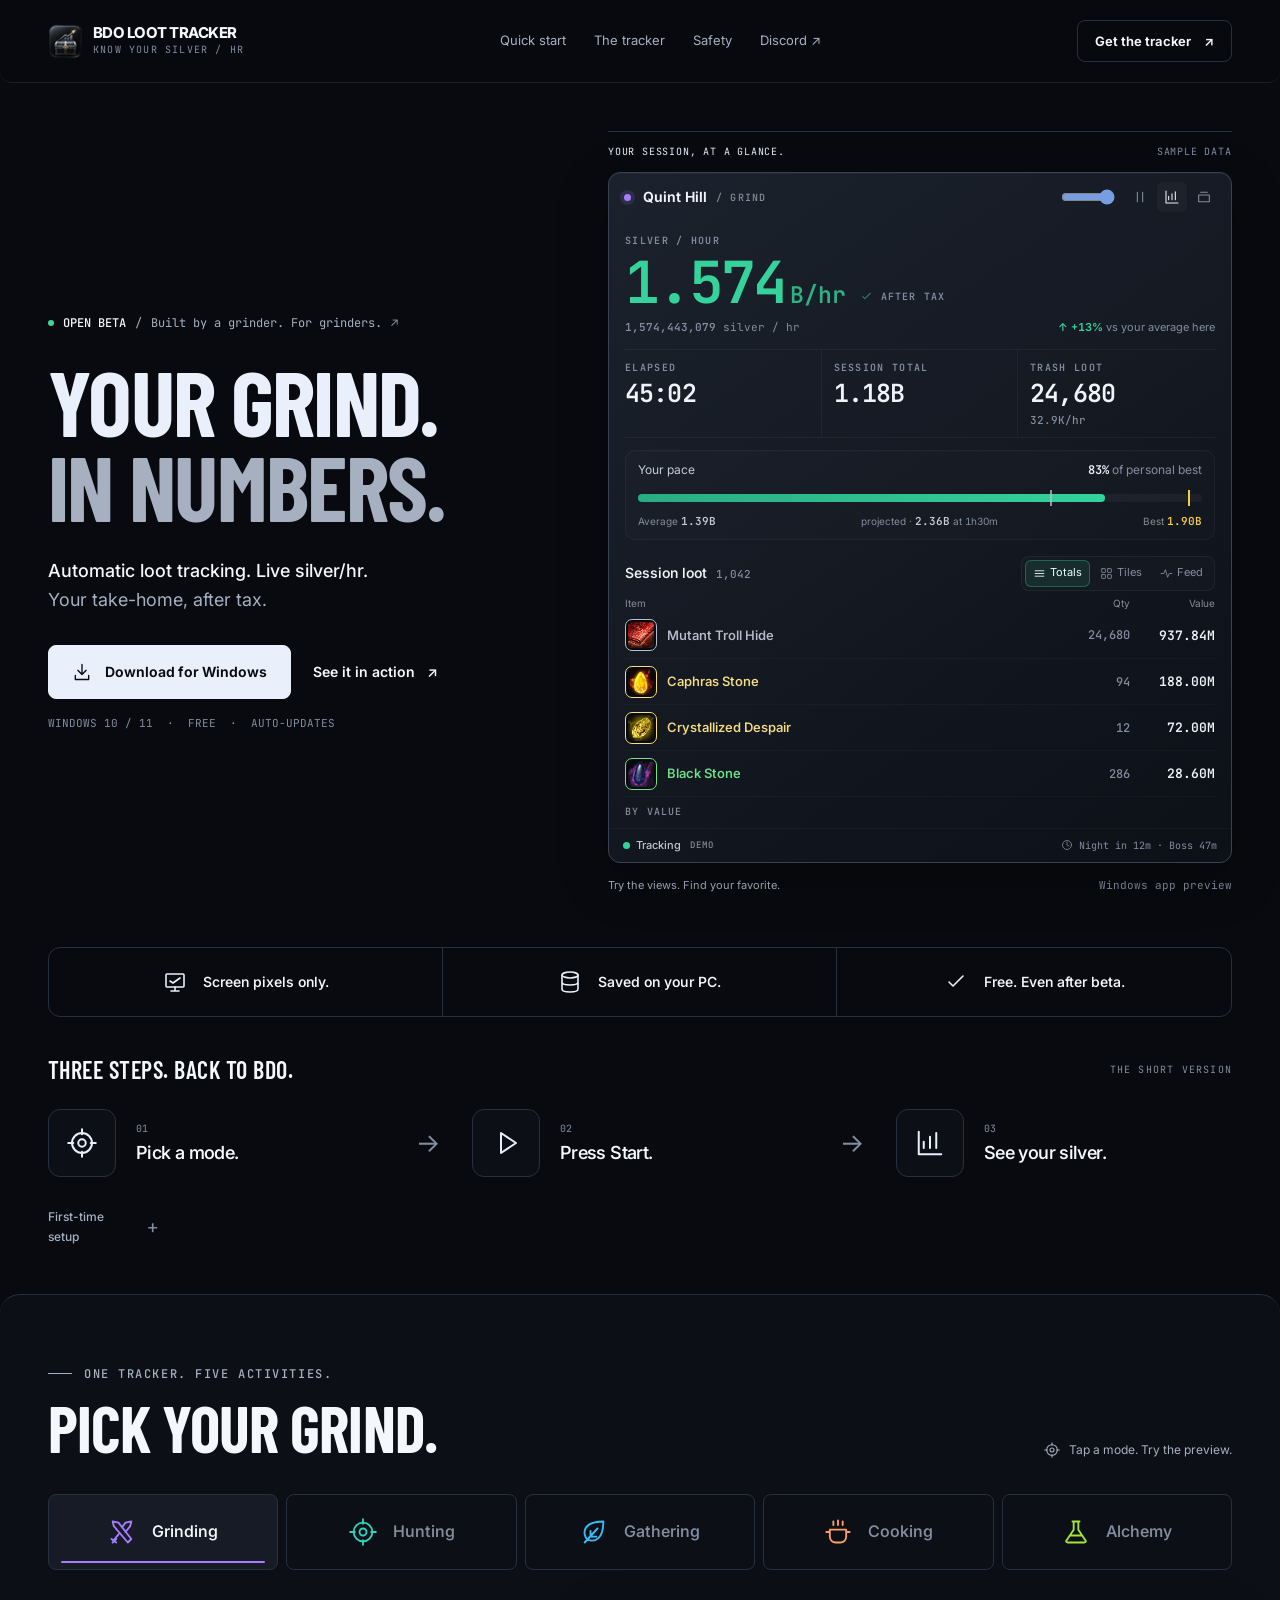
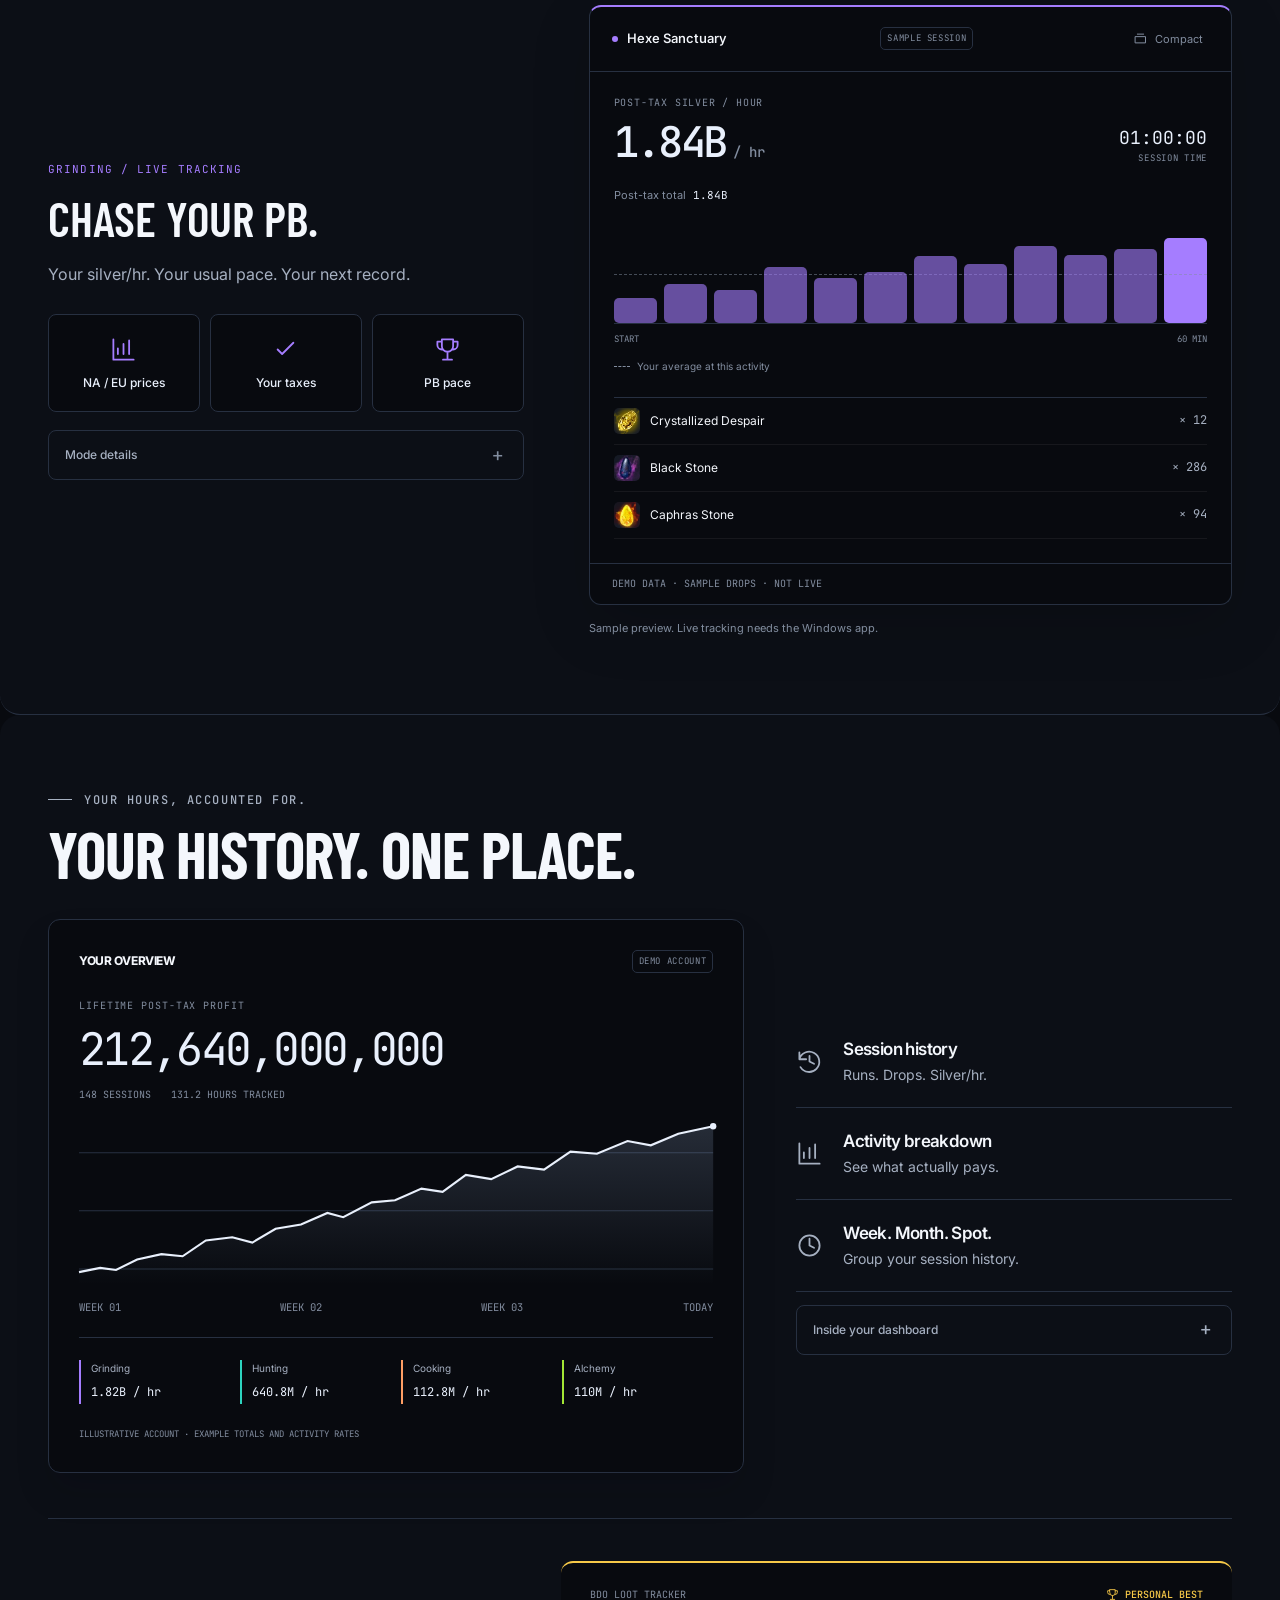
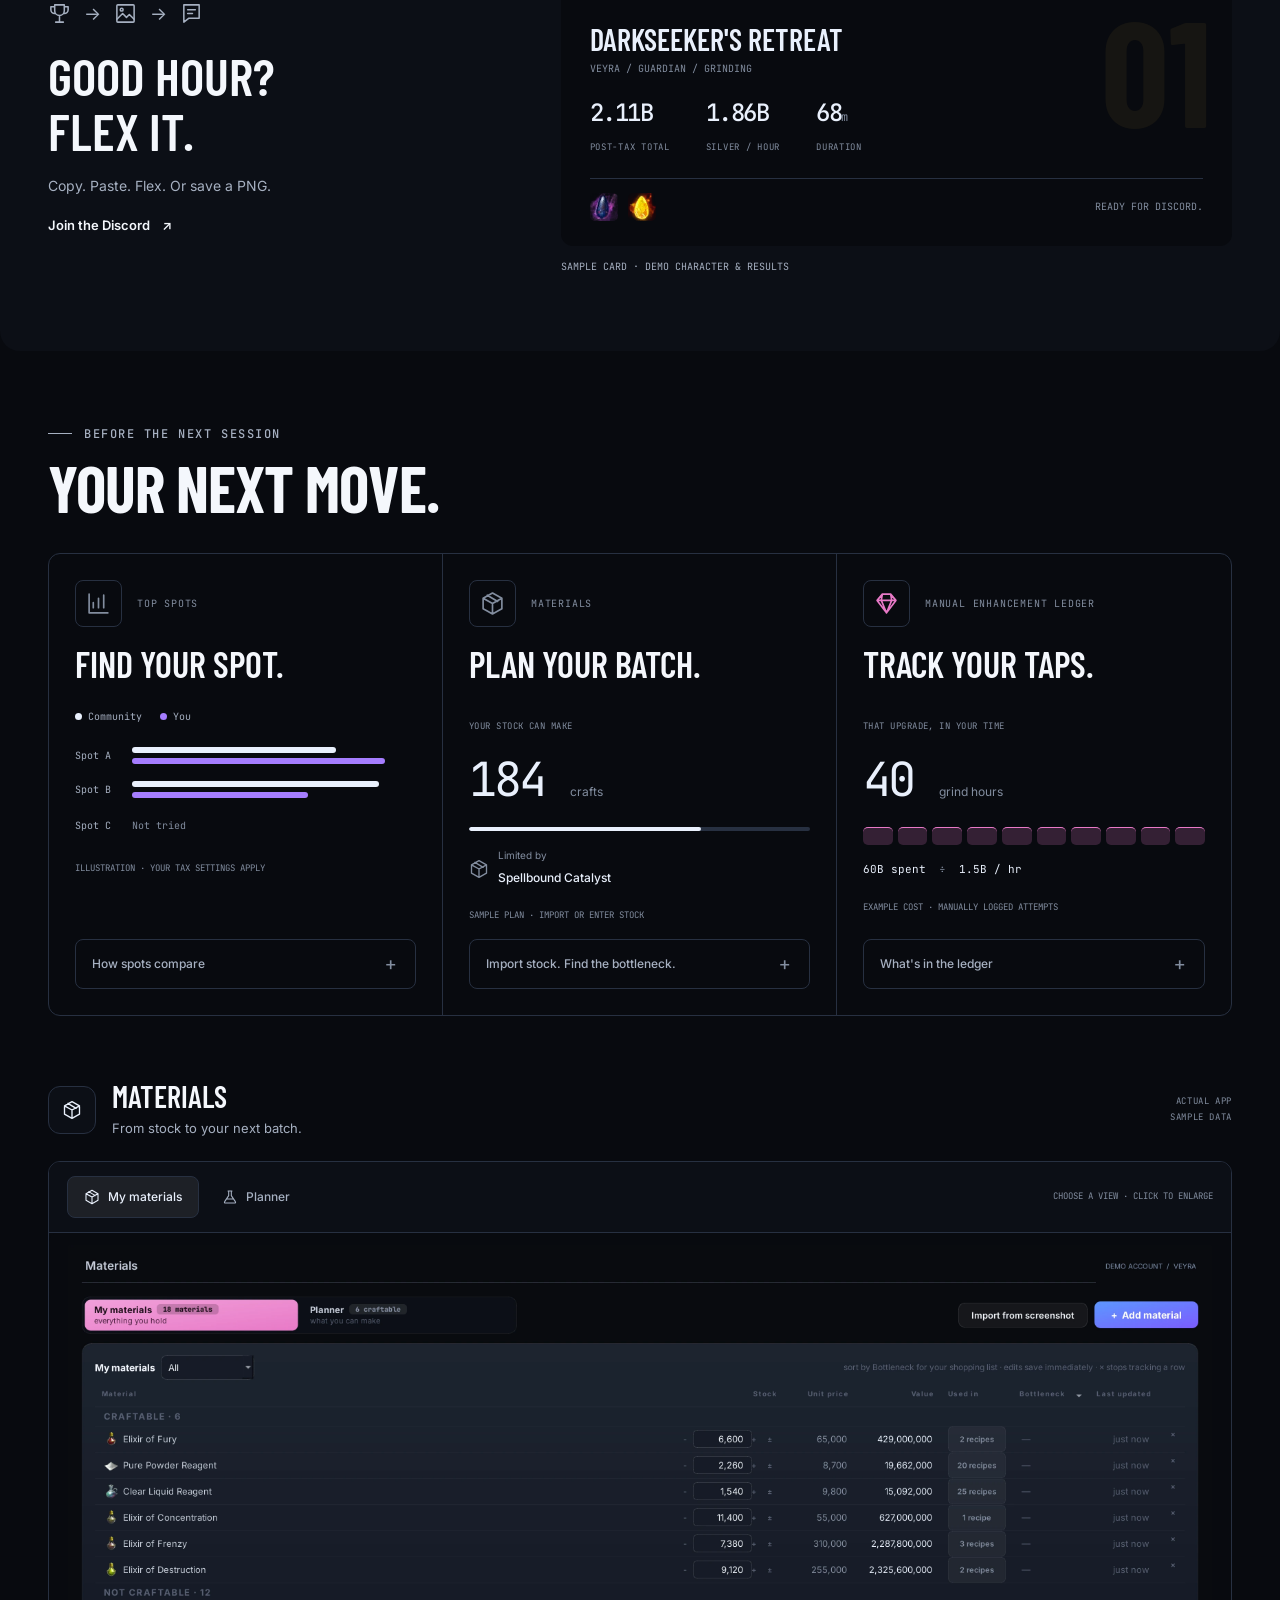
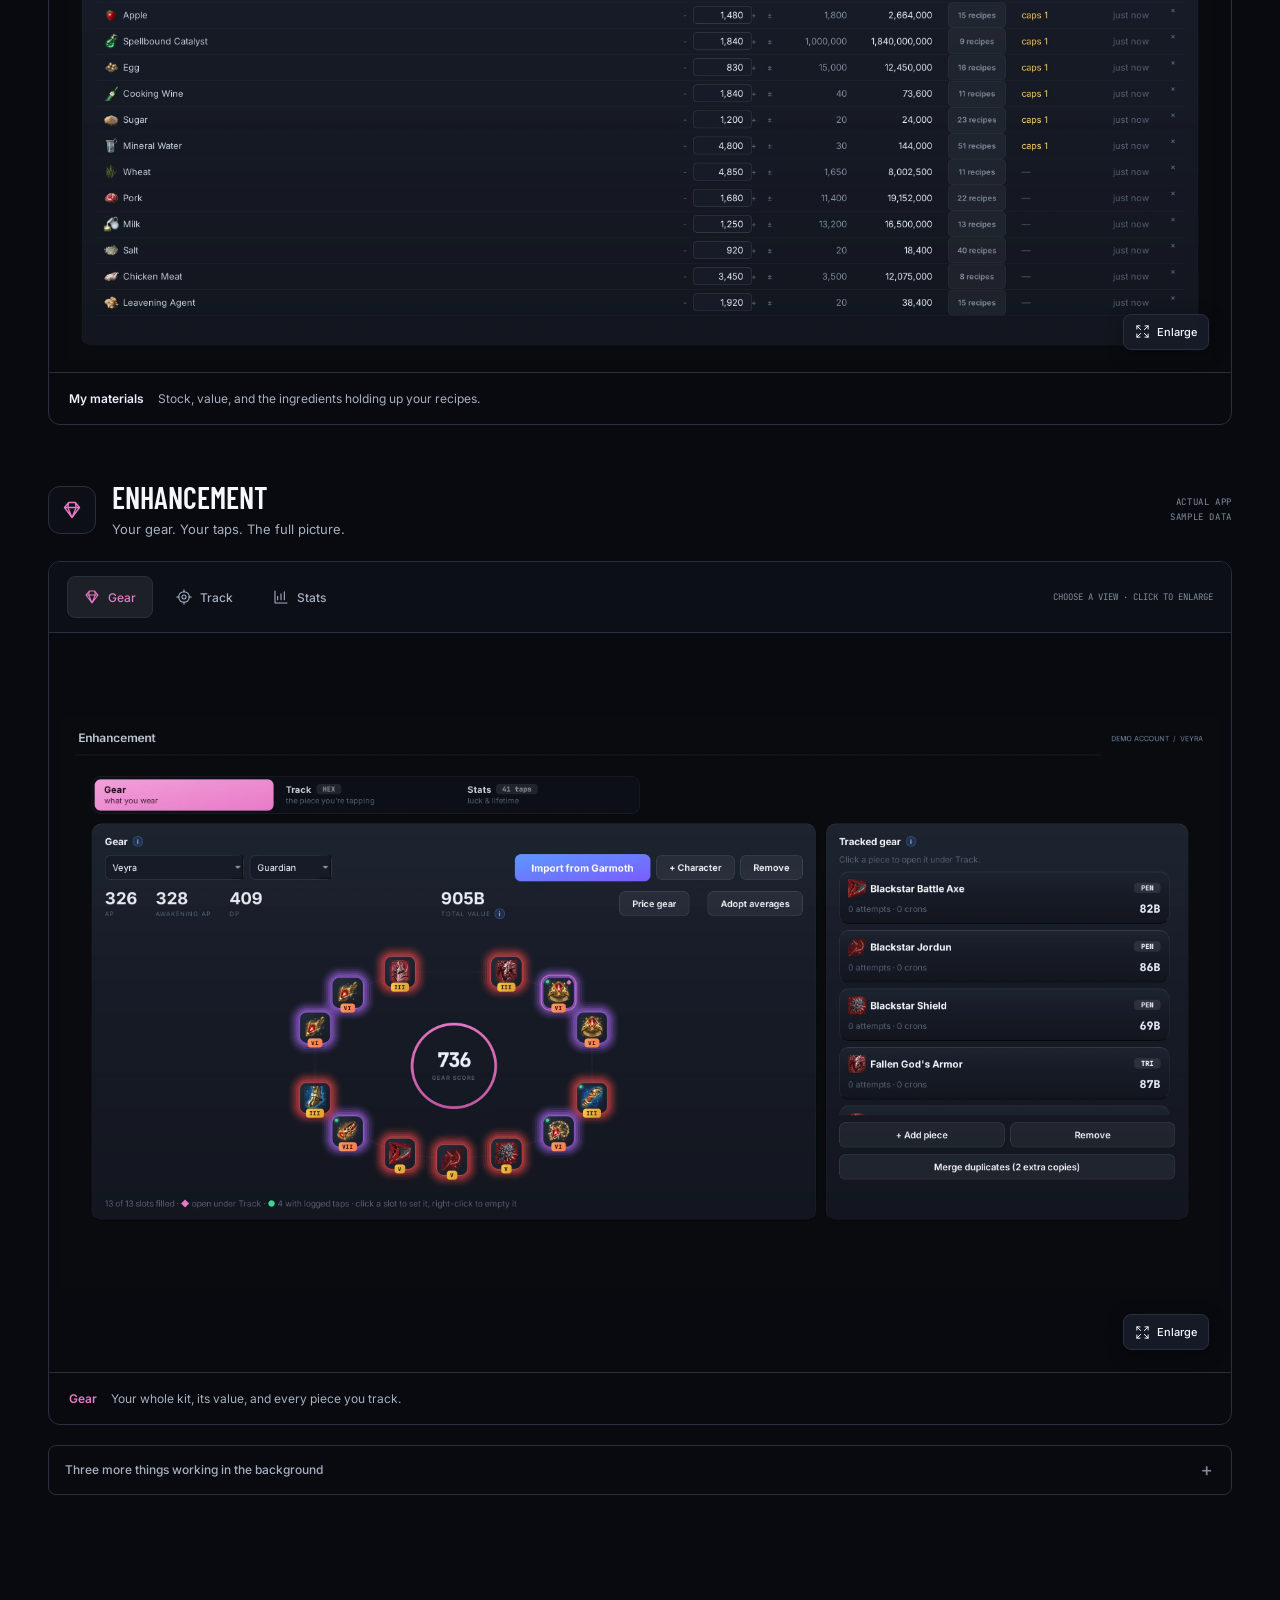
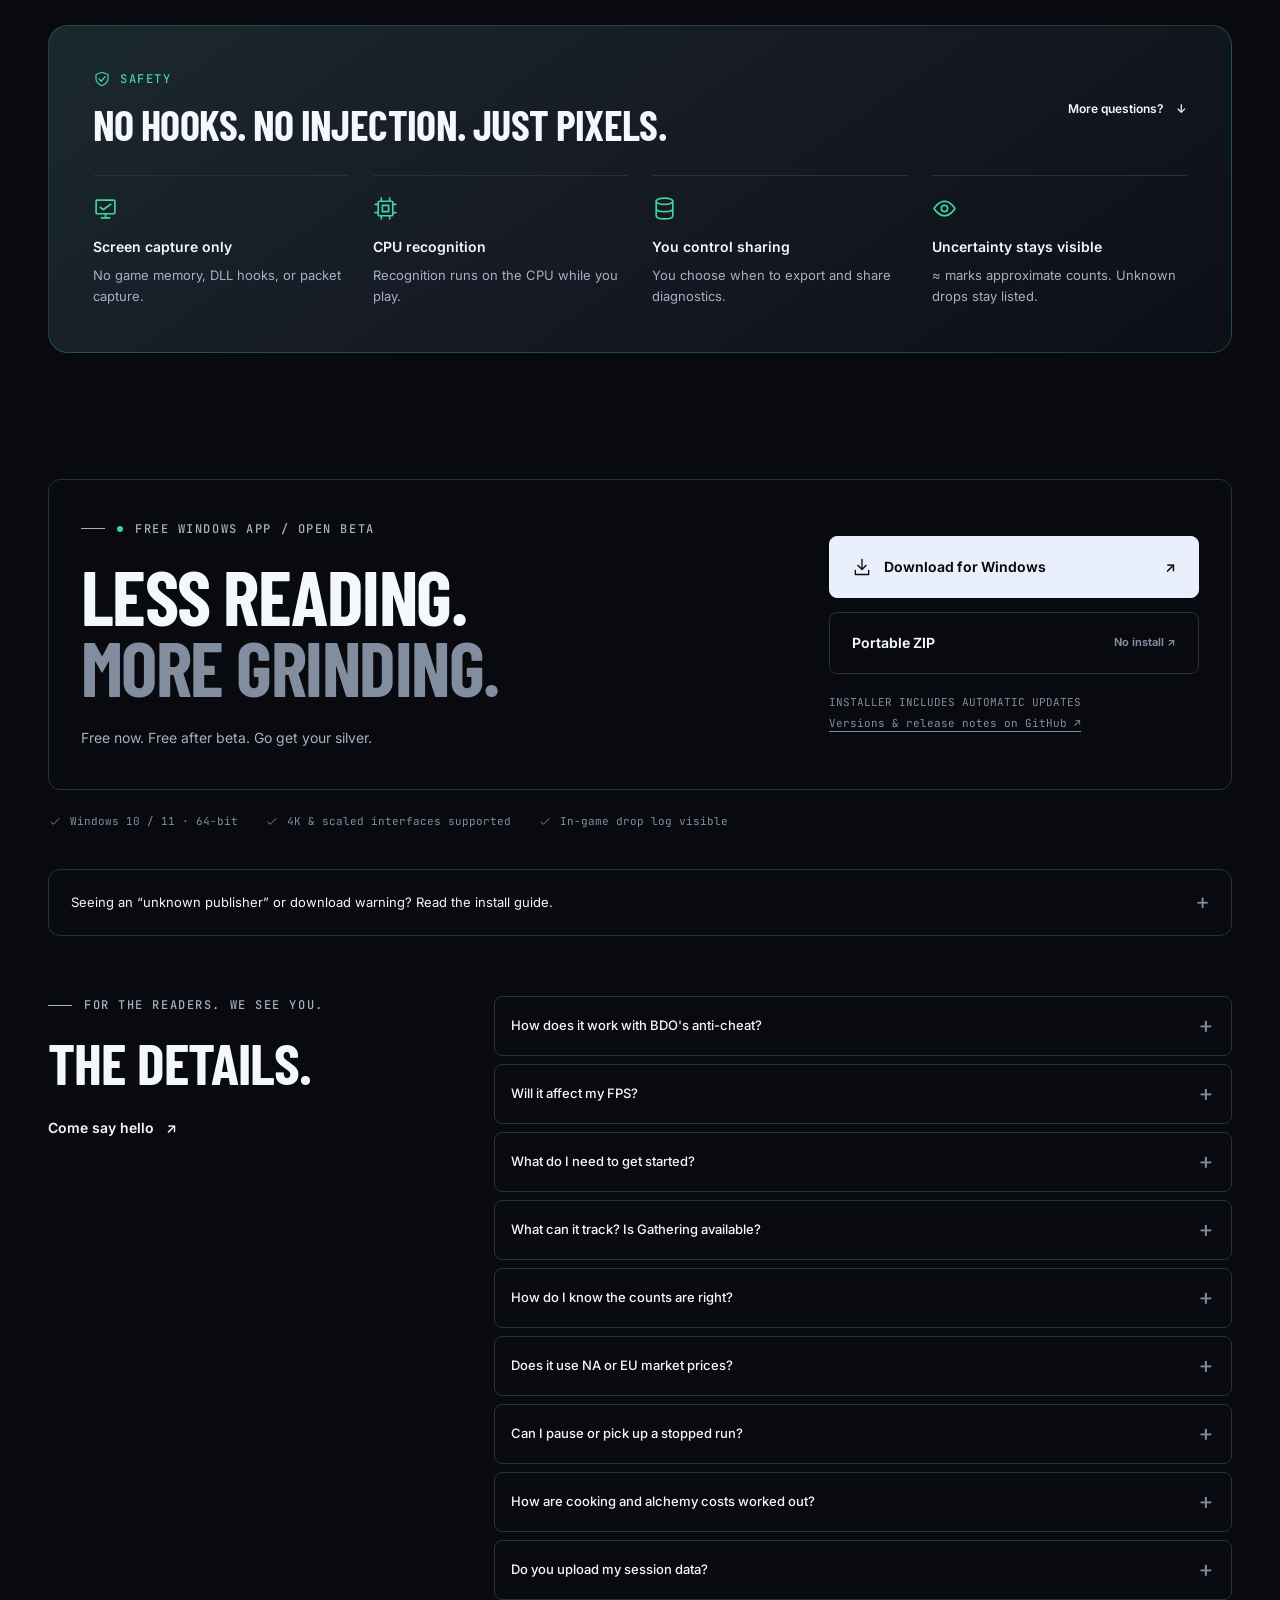
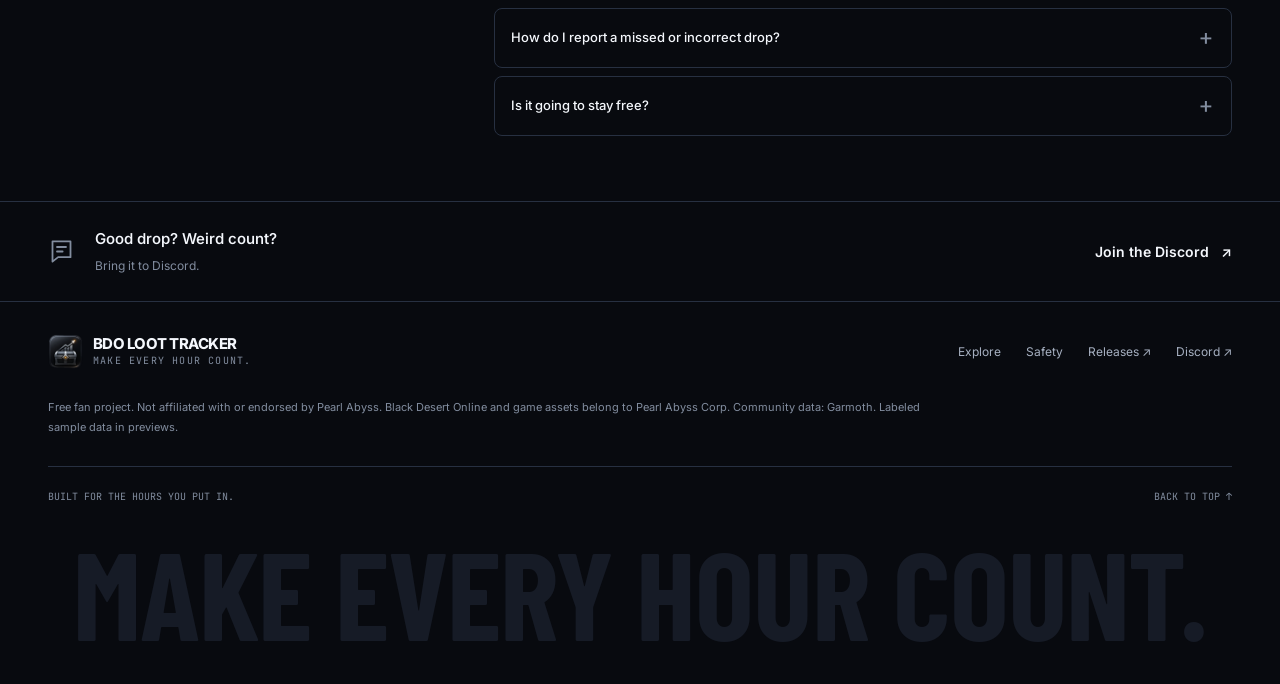
==== commit e390f77a: "Gathering is open to everyone, not closed testing 0.2.0 took the tester-code gate off Gathering. Upd" ====
--- a/index.html
+++ b/index.html
@@ -16,7 +16,7 @@
   <meta name="twitter:card" content="summary_large_image">
   <link rel="canonical" href="https://bdoloottracker.com/">
   <script type="application/ld+json">{"@context":"https://schema.org","@type":"SoftwareApplication","name":"BDO Loot Tracker","url":"https://bdoloottracker.com/","image":"https://bdoloottracker.com/assets/og.png","screenshot":"https://bdoloottracker.com/assets/og.png","applicationCategory":"UtilitiesApplication","applicationSubCategory":"Game companion / loot tracker","operatingSystem":"Windows 10, Windows 11","releaseNotes":"https://github.com/goldstargamingtv-droid/bdo-tracker-releases/releases","downloadUrl":"https://github.com/goldstargamingtv-droid/bdo-tracker-releases/releases/latest/download/BDOLootTracker-win-Setup.exe","offers":{"@type":"Offer","price":"0","priceCurrency":"USD"},"description":"Your time in Black Desert, accounted for. Automatic loot tracking, post-tax silver per hour, lifeskill profit, and a record of every session. Free for Windows.","about":{"@type":"VideoGame","name":"Black Desert Online"},"isAccessibleForFree":true}</script>
-  <script type="application/ld+json">{"@context":"https://schema.org","@type":"FAQPage","mainEntity":[{"@type":"Question","name":"How does it work with BDO's anti-cheat?","acceptedAnswer":{"@type":"Answer","text":"See Safety for how capture works. This design is not an endorsement from Pearl Abyss or a guarantee about anti-cheat decisions."}},{"@type":"Question","name":"Will it affect my FPS?","acceptedAnswer":{"@type":"Answer","text":"It uses desktop capture and CPU-based recognition while a session is running. It is designed to run alongside BDO, but performance depends on your PC and settings; there is no promise of zero overhead."}},{"@type":"Question","name":"What do I need to get started?","acceptedAnswer":{"@type":"Answer","text":"Windows 10 or 11 (64-bit), BDO on the monitor you choose, and a visible drop log. 4K and other Interface Scales are supported. Guided setup detects both drop logs in Interface Edit Mode and lets you confirm or adjust their boxes. The tracker can then line up its rows from your session. For custom fonts it cannot detect, adjust the boxes manually. Live tracking needs the Windows app."}},{"@type":"Question","name":"What can it track? Is Gathering available?","acceptedAnswer":{"@type":"Answer","text":"Grinding, hunting, cooking, alchemy, and Gathering. Hunting combines the drop log and Get-All loot panel. Cooking and alchemy count production and show net profit after your chosen ingredient costs; unpriced byproducts stay counted. Gathering is in closed testing and requires a tester code from Discord. It has one map-wide item scope, with no spot to choose: lumber, sap, ore, herbs, digging, underwater yields, blood, meat, and hides. Recognition coverage is still being built; new items can remain held for confirmation until real captures establish their identity."}},{"@type":"Question","name":"How do I know the counts are right?","acceptedAnswer":{"@type":"Answer","text":"Recognition is checked against real sessions and hand-counted inventories. Approximate quantities are marked ≈; edit or re-enter the quantity to confirm it. High-value drops need corroborated identity evidence before entering totals; repeating a weak match is not enough. Held, unpriced, and unrecognized drops stay visible for review. Grinding and hunting reports also let you add a missed drop. If a read is wrong, send diagnostics so it can be investigated."}},{"@type":"Question","name":"Does it use NA or EU market prices?","acceptedAnswer":{"@type":"Answer","text":"Both. Choose your market in Account → Set-up → Marketplace tax. Values use that region and your tax settings. The region picker is held while tracking. Changing regions clears cached prices; refresh Top Spots to reprice its board in the new region."}},{"@type":"Question","name":"Can I pause or pick up a stopped run?","acceptedAnswer":{"@type":"Answer","text":"Yes. Pause and resume keep the clock and loot, without treating the pause as active time. Resume an accidentally stopped run from its review page. A just-saved grinding, hunting, or Gathering run can also be continued until you start another session or close the app; its next Save updates the same History entry. Older History sessions and saved cooking/alchemy batches cannot be resumed."}},{"@type":"Question","name":"How are cooking and alchemy costs worked out?","acceptedAnswer":{"@type":"Answer","text":"Choose market prices, what you paid, or free materials you gathered yourself. Plan against your Materials stock, compare Buy or Make, and follow a shopping and crafting list. During a batch, see net profit so far and materials remaining. Review shows the planned consumption; Save deducts it from Materials once. With no material cost supplied, the result is gross, not verified net profit, and it does not qualify for the overall record."}},{"@type":"Question","name":"Do you upload my session data?","acceptedAnswer":{"@type":"Answer","text":"Sessions are stored locally on your PC. The app uses network requests for market prices, community spot data, and update checks. If you report an issue, you choose to export and share diagnostics."}},{"@type":"Question","name":"How do I report a missed or incorrect drop?","acceptedAnswer":{"@type":"Answer","text":"In the app, go to Account → App → Diagnostics → Export…. Post the exported file in Discord with the spot and roughly when it happened. It includes captured evidence around the read so the issue can be investigated."}},{"@type":"Question","name":"Is it going to stay free?","acceptedAnswer":{"@type":"Answer","text":"Yes. Free during the beta, and free after it. It's a fan-made project built by a grinder who wanted better numbers. Useful feedback is the best thing you can give back."}}]}</script>
+  <script type="application/ld+json">{"@context":"https://schema.org","@type":"FAQPage","mainEntity":[{"@type":"Question","name":"How does it work with BDO's anti-cheat?","acceptedAnswer":{"@type":"Answer","text":"See Safety for how capture works. This design is not an endorsement from Pearl Abyss or a guarantee about anti-cheat decisions."}},{"@type":"Question","name":"Will it affect my FPS?","acceptedAnswer":{"@type":"Answer","text":"It uses desktop capture and CPU-based recognition while a session is running. It is designed to run alongside BDO, but performance depends on your PC and settings; there is no promise of zero overhead."}},{"@type":"Question","name":"What do I need to get started?","acceptedAnswer":{"@type":"Answer","text":"Windows 10 or 11 (64-bit), BDO on the monitor you choose, and a visible drop log. 4K and other Interface Scales are supported. Guided setup detects both drop logs in Interface Edit Mode and lets you confirm or adjust their boxes. The tracker can then line up its rows from your session. For custom fonts it cannot detect, adjust the boxes manually. Live tracking needs the Windows app."}},{"@type":"Question","name":"What can it track? Is Gathering available?","acceptedAnswer":{"@type":"Answer","text":"Grinding, hunting, cooking, alchemy, and Gathering. Hunting combines the drop log and Get-All loot panel. Cooking and alchemy count production and show net profit after your chosen ingredient costs; unpriced byproducts stay counted. Gathering is open to everyone — no tester code needed. It has one map-wide item scope, with no spot to choose: lumber, sap, ore, herbs, digging, underwater yields, blood, meat, and hides. Recognition coverage is still being built; new items can remain held for confirmation until real captures establish their identity."}},{"@type":"Question","name":"How do I know the counts are right?","acceptedAnswer":{"@type":"Answer","text":"Recognition is checked against real sessions and hand-counted inventories. Approximate quantities are marked ≈; edit or re-enter the quantity to confirm it. High-value drops need corroborated identity evidence before entering totals; repeating a weak match is not enough. Held, unpriced, and unrecognized drops stay visible for review. Grinding and hunting reports also let you add a missed drop. If a read is wrong, send diagnostics so it can be investigated."}},{"@type":"Question","name":"Does it use NA or EU market prices?","acceptedAnswer":{"@type":"Answer","text":"Both. Choose your market in Account → Set-up → Marketplace tax. Values use that region and your tax settings. The region picker is held while tracking. Changing regions clears cached prices; refresh Top Spots to reprice its board in the new region."}},{"@type":"Question","name":"Can I pause or pick up a stopped run?","acceptedAnswer":{"@type":"Answer","text":"Yes. Pause and resume keep the clock and loot, without treating the pause as active time. Resume an accidentally stopped run from its review page. A just-saved grinding, hunting, or Gathering run can also be continued until you start another session or close the app; its next Save updates the same History entry. Older History sessions and saved cooking/alchemy batches cannot be resumed."}},{"@type":"Question","name":"How are cooking and alchemy costs worked out?","acceptedAnswer":{"@type":"Answer","text":"Choose market prices, what you paid, or free materials you gathered yourself. Plan against your Materials stock, compare Buy or Make, and follow a shopping and crafting list. During a batch, see net profit so far and materials remaining. Review shows the planned consumption; Save deducts it from Materials once. With no material cost supplied, the result is gross, not verified net profit, and it does not qualify for the overall record."}},{"@type":"Question","name":"Do you upload my session data?","acceptedAnswer":{"@type":"Answer","text":"Sessions are stored locally on your PC. The app uses network requests for market prices, community spot data, and update checks. If you report an issue, you choose to export and share diagnostics."}},{"@type":"Question","name":"How do I report a missed or incorrect drop?","acceptedAnswer":{"@type":"Answer","text":"In the app, go to Account → App → Diagnostics → Export…. Post the exported file in Discord with the spot and roughly when it happened. It includes captured evidence around the read so the issue can be investigated."}},{"@type":"Question","name":"Is it going to stay free?","acceptedAnswer":{"@type":"Answer","text":"Yes. Free during the beta, and free after it. It's a fan-made project built by a grinder who wanted better numbers. Useful feedback is the best thing you can give back."}}]}</script>
   <link rel="icon" href="assets/favicon.ico">
   <link rel="preconnect" href="https://fonts.googleapis.com">
   <link rel="preconnect" href="https://fonts.gstatic.com" crossorigin>
@@ -361,11 +361,11 @@
     <section class="activities" id="activities" aria-labelledby="activities-title">
       <div class="wrap">
         <div class="section-head"><div><div class="eyebrow">One tracker. Five activities.</div><h2 class="section-title" id="activities-title">Pick your grind.</h2></div><span class="tour-hint"><svg class="icon" aria-hidden="true"><use href="#i-target"/></svg> Tap a mode. Try the preview.</span></div>
-        <noscript><div class="tour-fallback">The interactive tour needs JavaScript. The Windows app tracks grinding, hunting, cooking, and alchemy. Gathering is in closed testing and needs a tester code from Discord. Cooking and alchemy show net profit after your chosen ingredient costs. The app supports 4K, scaled interfaces, and NA/EU market prices.</div></noscript>
+        <noscript><div class="tour-fallback">The interactive tour needs JavaScript. The Windows app tracks grinding, hunting, gathering, cooking, and alchemy. Cooking and alchemy show net profit after your chosen ingredient costs. The app supports 4K, scaled interfaces, and NA/EU market prices.</div></noscript>
         <div class="mode-tabs" role="tablist" aria-label="Preview a tracking activity">
           <button class="mode-tab" id="tab-grind" role="tab" aria-selected="true" aria-controls="mode-panel" data-mode="grind" style="--tab-color:var(--grind)"><svg class="icon" aria-hidden="true"><use href="#i-swords"/></svg><span><strong>Grinding</strong></span></button>
           <button class="mode-tab" id="tab-hunt" role="tab" aria-selected="false" aria-controls="mode-panel" tabindex="-1" data-mode="hunt" style="--tab-color:var(--hunt)"><svg class="icon" aria-hidden="true"><use href="#i-target"/></svg><span><strong>Hunting</strong></span></button>
-          <button class="mode-tab gathering-tab" id="tab-gather" role="tab" aria-selected="false" aria-controls="mode-panel" tabindex="-1" data-mode="gather" style="--tab-color:var(--gather)"><svg class="icon" aria-hidden="true"><use href="#i-leaf"/></svg><span><strong>Gathering</strong><small class="tester-label">TESTER CODE</small></span></button>
+          <button class="mode-tab gathering-tab" id="tab-gather" role="tab" aria-selected="false" aria-controls="mode-panel" tabindex="-1" data-mode="gather" style="--tab-color:var(--gather)"><svg class="icon" aria-hidden="true"><use href="#i-leaf"/></svg><span><strong>Gathering</strong></span></button>
           <button class="mode-tab" id="tab-cook" role="tab" aria-selected="false" aria-controls="mode-panel" tabindex="-1" data-mode="cook" style="--tab-color:var(--cook)"><svg class="icon" aria-hidden="true"><use href="#i-cook"/></svg><span><strong>Cooking</strong></span></button>
           <button class="mode-tab" id="tab-alch" role="tab" aria-selected="false" aria-controls="mode-panel" tabindex="-1" data-mode="alch" style="--tab-color:var(--alch)"><svg class="icon" aria-hidden="true"><use href="#i-flask"/></svg><span><strong>Alchemy</strong></span></button>
         </div>
@@ -375,7 +375,7 @@
             <h3 id="mode-title">Chase your PB.</h3>
             <p id="mode-description">Your silver/hr. Your usual pace. Your next record.</p>
             <div class="scan-features" id="mode-chips" aria-label="Grinding highlights"><div><svg class="icon" aria-hidden="true"><use href="#i-chart"/></svg><span>NA / EU prices</span></div><div><svg class="icon" aria-hidden="true"><use href="#i-check"/></svg><span>Your taxes</span></div><div><svg class="icon" aria-hidden="true"><use href="#i-trophy"/></svg><span>PB pace</span></div></div>
-            <div class="access-note" id="gathering-note" hidden><svg class="icon" aria-hidden="true"><use href="#i-lock"/></svg><div><strong>Closed testing · tester code required</strong><a href="https://discord.gg/qTBkN2mbkU" target="_blank" rel="noopener noreferrer">Ask to join on Discord ↗</a></div></div>
+            <div class="access-note" id="gathering-note" hidden><svg class="icon" aria-hidden="true"><use href="#i-leaf"/></svg><div><strong>Recognition coverage is still growing</strong><a href="https://discord.gg/qTBkN2mbkU" target="_blank" rel="noopener noreferrer">Something not counted? Tell us on Discord ↗</a></div></div>
             <div class="profit-math" id="profit-math" hidden aria-label="Sample profit calculation"><span class="math-label">Sample math</span><div><span>After tax</span><b class="number" id="made-value">184.6M</b></div><span class="operator" aria-hidden="true">−</span><div><span>Mats</span><b class="number" id="mats-value">128.2M</b></div><span class="operator" aria-hidden="true">=</span><div><span>Net</span><b class="number" id="net-value">56.4M</b></div></div>
             <details class="more-details" id="mode-details"><summary>Mode details</summary><div class="details-copy"><p id="mode-long-description">Track your post-tax silver/hr with NA or EU prices and your tax settings. Compare your pace with your own average and personal best. Choose Totals, Tiles, Feed, or the compact strip; the live window opens on Totals. Its footer shows the day/night clock and next world boss.</p><ul class="feature-list" id="mode-features"><li>NA / EU market prices and your tax settings</li><li>Totals, Tiles, Feed, or the compact strip</li><li>Approximate quantities marked ≈ for confirmation</li></ul></div></details>
           </div>
@@ -414,7 +414,7 @@
             <div class="progress-feature"><svg class="icon" aria-hidden="true"><use href="#i-history"/></svg><div><h3>Session history</h3><p>Runs. Drops. Silver/hr.</p></div></div>
             <div class="progress-feature"><svg class="icon" aria-hidden="true"><use href="#i-chart"/></svg><div><h3>Activity breakdown</h3><p>See what actually pays.</p></div></div>
             <div class="progress-feature"><svg class="icon" aria-hidden="true"><use href="#i-clock"/></svg><div><h3>Week. Month. Spot.</h3><p>Group your session history.</p></div></div>
-            <details class="more-details dashboard-details"><summary>Inside your dashboard</summary><div class="details-copy"><p>Follow your lifetime wealth curve, item breakdowns, per-spot results, averages, and personal bests. All five activities chart separately, including Gathering for testers, so a losing batch stays visible. Weekday charts show your playtime. Group History by week, month, or spot: runs stay separate and the group headers add them up. Correct report quantities and material costs; saving the corrected report updates the same session. Grinding and hunting reports also let you add a missed drop.</p><p>Copy Image and paste a Loot Card into Discord, or save a PNG. Choose landscape or square. Grinding and hunting cards show your post-tax haul; cooking and alchemy cards show net profit and return on materials. Personal bests get the gold treatment.</p></div></details>
+            <details class="more-details dashboard-details"><summary>Inside your dashboard</summary><div class="details-copy"><p>Follow your lifetime wealth curve, item breakdowns, per-spot results, averages, and personal bests. All five activities chart separately, including Gathering, so a losing batch stays visible. Weekday charts show your playtime. Group History by week, month, or spot: runs stay separate and the group headers add them up. Correct report quantities and material costs; saving the corrected report updates the same session. Grinding and hunting reports also let you add a missed drop.</p><p>Copy Image and paste a Loot Card into Discord, or save a PNG. Choose landscape or square. Grinding and hunting cards show your post-tax haul; cooking and alchemy cards show net profit and return on materials. Personal bests get the gold treatment.</p></div></details>
           </div>
         </div>
         <div class="card-band"><div class="card-copy"><div class="share-icons" aria-hidden="true"><svg class="icon" aria-hidden="true"><use href="#i-trophy"/></svg><span>→</span><svg class="icon" aria-hidden="true"><use href="#i-image"/></svg><span>→</span><svg class="icon" aria-hidden="true"><use href="#i-message"/></svg></div><h3>Good hour?<br>Flex it.</h3><p>Copy. Paste. Flex. Or save a PNG.</p><a class="text-link" href="https://discord.gg/qTBkN2mbkU" target="_blank" rel="noopener noreferrer">Join the Discord <span class="arrow" aria-hidden="true">↗</span></a></div><div><div class="loot-card"><div class="loot-card-top"><span>BDO LOOT TRACKER</span><span class="record"><svg class="icon" style="width:13px;height:13px" aria-hidden="true"><use href="#i-trophy"/></svg> PERSONAL BEST</span></div><h4>Darkseeker's Retreat</h4><p>VEYRA / GUARDIAN / GRINDING</p><div class="loot-card-stats"><div><strong>2.11B</strong><span>POST-TAX TOTAL</span></div><div><strong>1.86B</strong><span>SILVER / HOUR</span></div><div><strong>68<span style="font-size:12px">m</span></strong><span>DURATION</span></div></div><div class="card-items"><img src="assets/icons/black-stone.webp" width="28" height="28" alt="Black Stone"><img src="assets/icons/caphras.webp" width="28" height="28" alt="Caphras Stone"><span>READY FOR DISCORD.</span></div></div><p class="card-example">SAMPLE CARD · DEMO CHARACTER & RESULTS</p></div></div>
@@ -506,7 +506,7 @@
         <details><summary>How does it work with BDO's anti-cheat?</summary><p>See <a href="#safety">Safety</a> for how capture works. This design is not an endorsement from Pearl Abyss or a guarantee about anti-cheat decisions.</p></details>
         <details><summary>Will it affect my FPS?</summary><p>It uses desktop capture and CPU-based recognition while a session is running. It is designed to run alongside BDO, but performance depends on your PC and settings; there is no promise of zero overhead.</p></details>
         <details><summary>What do I need to get started?</summary><p>Windows 10 or 11 (64-bit), BDO on the monitor you choose, and a visible drop log. 4K and other Interface Scales are supported. Guided setup detects both drop logs in Interface Edit Mode and lets you confirm or adjust their boxes. The tracker can then line up its rows from your session. For custom fonts it cannot detect, adjust the boxes manually. Live tracking needs the Windows app.</p></details>
-        <details><summary>What can it track? Is Gathering available?</summary><p>Grinding, hunting, cooking, alchemy, and Gathering. Hunting combines the drop log and Get-All loot panel. Cooking and alchemy count production and show net profit after your chosen ingredient costs; unpriced byproducts stay counted. <strong>Gathering is in closed testing and requires a tester code from Discord.</strong> It has one map-wide item scope, with no spot to choose: lumber, sap, ore, herbs, digging, underwater yields, blood, meat, and hides. Recognition coverage is still being built; new items can remain held for confirmation until real captures establish their identity.</p></details>
+        <details><summary>What can it track? Is Gathering available?</summary><p>Grinding, hunting, cooking, alchemy, and Gathering. Hunting combines the drop log and Get-All loot panel. Cooking and alchemy count production and show net profit after your chosen ingredient costs; unpriced byproducts stay counted. <strong>Gathering is open to everyone — no tester code needed.</strong> It has one map-wide item scope, with no spot to choose: lumber, sap, ore, herbs, digging, underwater yields, blood, meat, and hides. Recognition coverage is still being built; new items can remain held for confirmation until real captures establish their identity.</p></details>
         <details><summary>How do I know the counts are right?</summary><p>Recognition is checked against real sessions and hand-counted inventories. Approximate quantities are marked <strong>≈</strong>; edit or re-enter the quantity to confirm it. High-value drops need corroborated identity evidence before entering totals; repeating a weak match is not enough. Held, unpriced, and unrecognized drops stay visible for review. Grinding and hunting reports also let you add a missed drop. If a read is wrong, send diagnostics so it can be investigated.</p></details>
         <details><summary>Does it use NA or EU market prices?</summary><p>Both. Choose your market in <strong>Account → Set-up → Marketplace tax</strong>. Values use that region and your tax settings. The region picker is held while tracking. Changing regions clears cached prices; refresh Top Spots to reprice its board in the new region.</p></details>
         <details><summary>Can I pause or pick up a stopped run?</summary><p>Yes. Pause and resume keep the clock and loot, without treating the pause as active time. Resume an accidentally stopped run from its review page. A just-saved grinding, hunting, or Gathering run can also be continued until you start another session or close the app; its next Save updates the same History entry. Older History sessions and saved cooking/alchemy batches cannot be resumed.</p></details>
@@ -535,14 +535,14 @@
     const modeData = {
       grind:{color:'var(--grind)',kicker:'Grinding / Live tracking',description:'Track post-tax silver/hr with NA or EU market prices and your tax settings. Follow your pace against your own average and personal best. Choose Totals, Tiles, Feed, or the compact strip; the live window opens on Totals. Its footer shows the day/night clock and next world boss.',features:['NA / EU prices, with your actual tax settings','Totals, Tiles, Feed, or the compact strip','Approximate quantities marked ≈ for confirmation'],place:'Hexe Sanctuary',minutes:60,output:1840000000,cost:0,bars:[28,43,37,62,50,57,74,65,85,75,82,94],items:[['Crystallized Despair','12','despair'],['Black Stone','286','black-stone'],['Caphras Stone','94','caphras']]},
       hunt:{color:'var(--hunt)',kicker:'Hunting / Drop log + Get-All',description:'Track a hunting session from the drop log and Get-All panel together. The two sources are combined to avoid duplicate counts. Use NA or EU prices, review quantities, and add a missed drop to the report when needed.',features:['Drop log and Get-All panel coverage combined','NA / EU prices and your tax settings','Pause, resume, review, and save your run'],place:'Giant Lions',minutes:60,output:640800000,cost:0,bars:[32,51,44,62,58,73,60,68,80,71,86,91],items:[['Lion Meat','8,640',null],['Black Gem Fragment','84','gem-frag'],['Sharp Black Crystal Shard','26','sharp']]},
-      gather:{color:'var(--gather)',kicker:'Gathering / Closed testing',description:'Gathering uses one map-wide item scope, with no spot to pick. It includes lumber, sap, mining, herbs, digging, underwater yields, blood, meat, and hides. A tester code from Discord is required. Recognition coverage is still being built; unfamiliar items may remain held until real captures establish their identity.',features:['One gathering mode, anywhere on the map','Set your Gathering Mastery; track yields and value','Tester code required · send diagnostics for missed items'],place:'Herb gathering · demo',minutes:60,output:238400000,cost:0,bars:[21,37,29,53,44,61,55,69,65,78,71,85],items:[['Sunrise Herb','2,140',null],['Silver Azalea','1,820',null],['Fairy Powder','286',null]]},
+      gather:{color:'var(--gather)',kicker:'Gathering / Live tracking',description:'Gathering uses one map-wide item scope, with no spot to pick. It includes lumber, sap, mining, herbs, digging, underwater yields, blood, meat, and hides. Recognition coverage is still being built; unfamiliar items may remain held until real captures establish their identity.',features:['One gathering mode, anywhere on the map','Set your Gathering Mastery; track yields and value','Send diagnostics for anything it missed'],place:'Herb gathering · demo',minutes:60,output:238400000,cost:0,bars:[21,37,29,53,44,61,55,69,65,78,71,85],items:[['Sunrise Herb','2,140',null],['Silver Azalea','1,820',null],['Fairy Powder','286',null]]},
       cook:{color:'var(--cook)',kicker:'Cooking / Net profit',description:'Plan a batch against your Materials stock, compare buying or crafting ingredients, and choose market cost, what you paid, or free. During the run, see net profit so far and materials remaining. Review planned consumption before Save deducts it from Materials.',features:['Import or enter stock; plan the loadout','Choose your costs and compare Buy or Make','Net profit and remaining cooks, with costs supplied'],place:'Meat Croquette',minutes:30,output:184600000,cost:128200000,done:1000,batch:1200,bars:[20,28,42,35,50,46,61,58,73,68,79,87],items:[['Meat Croquette','2,640',null],['Crispy Meat Croquette','318',null],['Witch’s Delicacy','42',null]]},
       alch:{color:'var(--alch)',kicker:'Alchemy / Net profit + procs',description:'Count elixirs, mastery procs, and byproducts. Pick your ingredient cost basis and plan the batch against your Materials stock. The running view shows net profit and materials remaining. Unpriced catalysts still count without inventing a silver value.',features:['Elixirs, procs, and byproducts together','Market, paid, or free ingredient costs','Review consumption; Save deducts Materials once'],place:'Elixir of Shock',minutes:45,output:226200000,cost:143700000,done:750,batch:1000,bars:[27,39,34,50,66,48,64,73,61,85,78,90],items:[['Elixir of Shock','1,980',null],['Elixir of Strong Shock','234',null],['Mysterious Catalyst','31 · unpriced',null]]}
     };
     const visualModes = {
       grind:{title:'Chase your PB.',summary:'Your silver/hr. Your usual pace. Your next record.',chips:[['chart','NA / EU prices'],['check','Your taxes'],['trophy','PB pace']]},
       hunt:{title:'Hunt. Loot. Count.',summary:'Drop log + Get-All panel. One clean count.',chips:[['target','Get-All loot'],['chart','NA / EU prices'],['history','Saved runs']]},
-      gather:{title:'Gather. Track. Test.',summary:'One mode. No spot to pick. Closed testing.',chips:[['leaf','Gather yields'],['chart','Live value'],['lock','Tester access']]},
+      gather:{title:'Gather. Track. Count it.',summary:'One mode. No spot to pick. Open to everyone.',chips:[['leaf','Gather yields'],['chart','Live value'],['history','Saved runs']]},
       cook:{title:'Profit. After the mats.',summary:'Your costs. Your batch. Net profit so far.',chips:[['box','Import stock'],['cook','Buy or make'],['chart','Net profit']]},
       alch:{title:'Every proc counts.',summary:'Elixirs. Procs. Byproducts. Net of your mats.',chips:[['flask','Elixir procs'],['box','Your mat costs'],['chart','Net profit']]}
     };
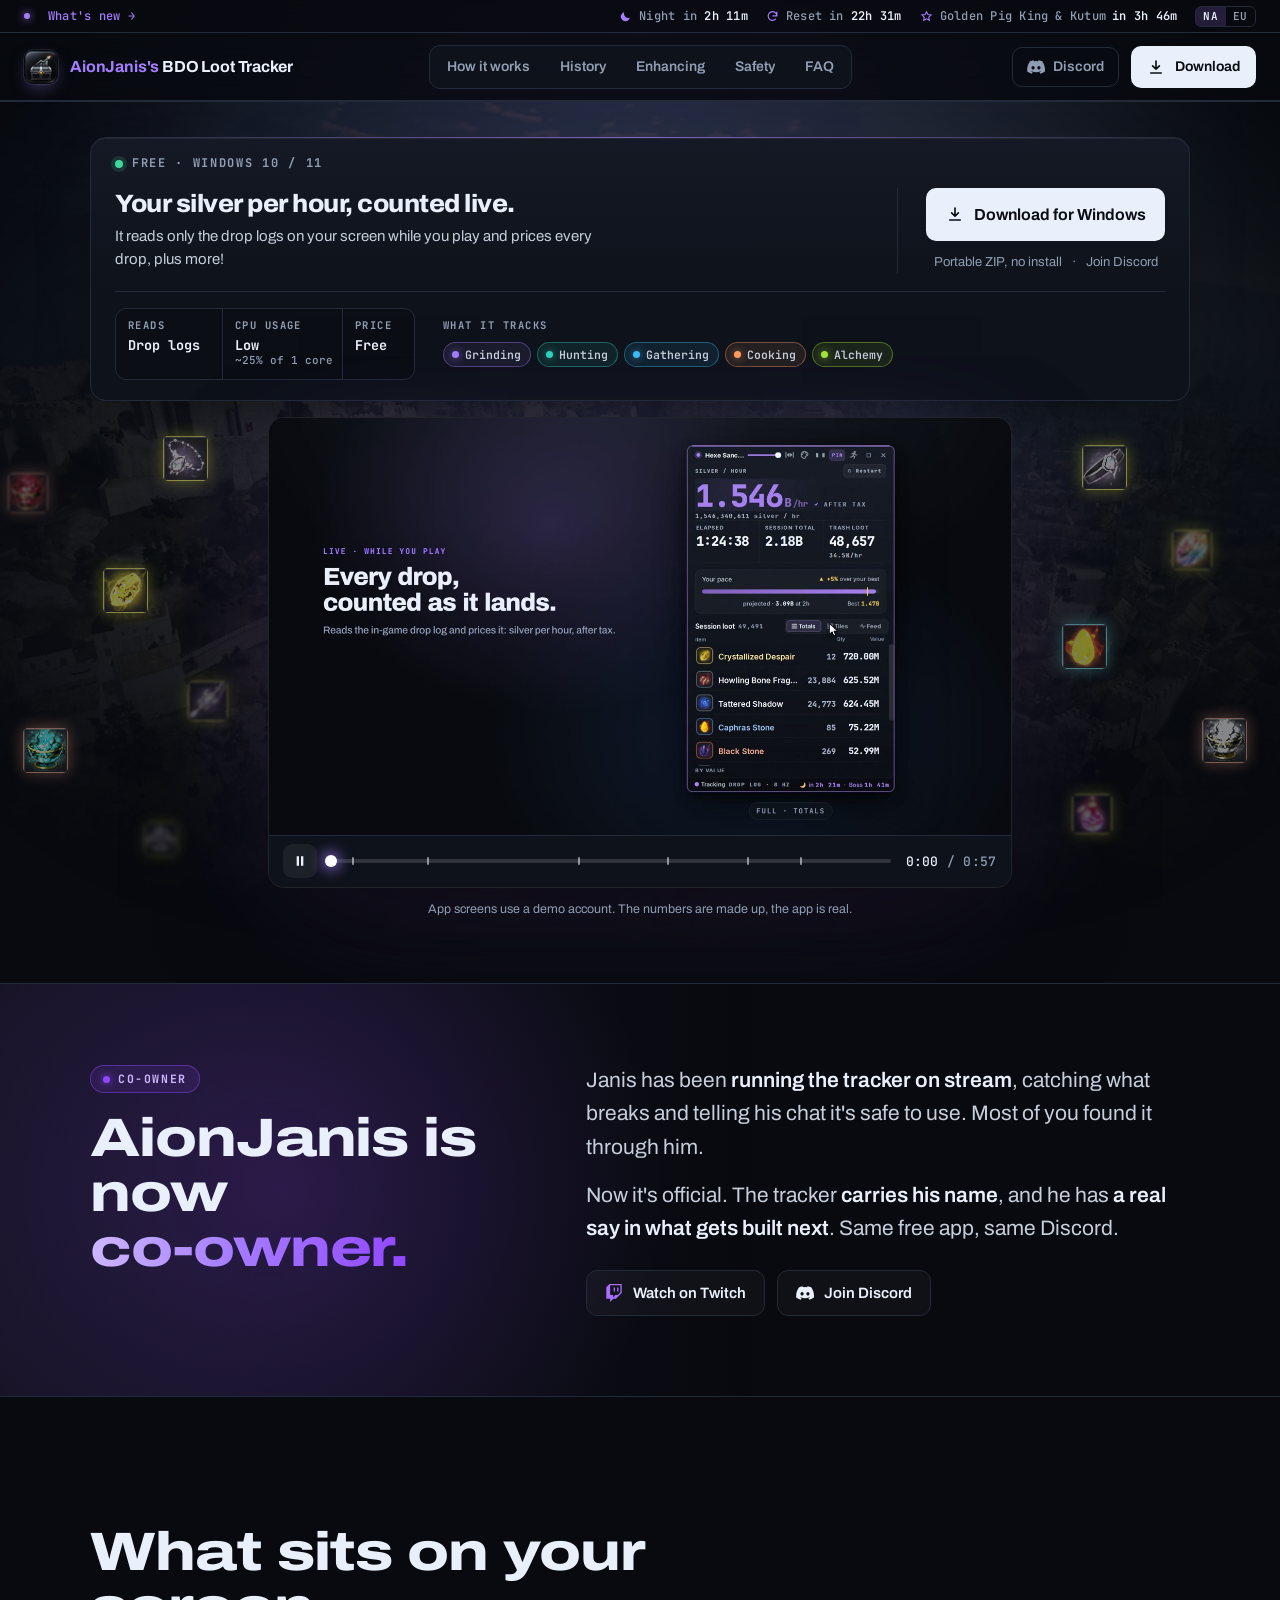
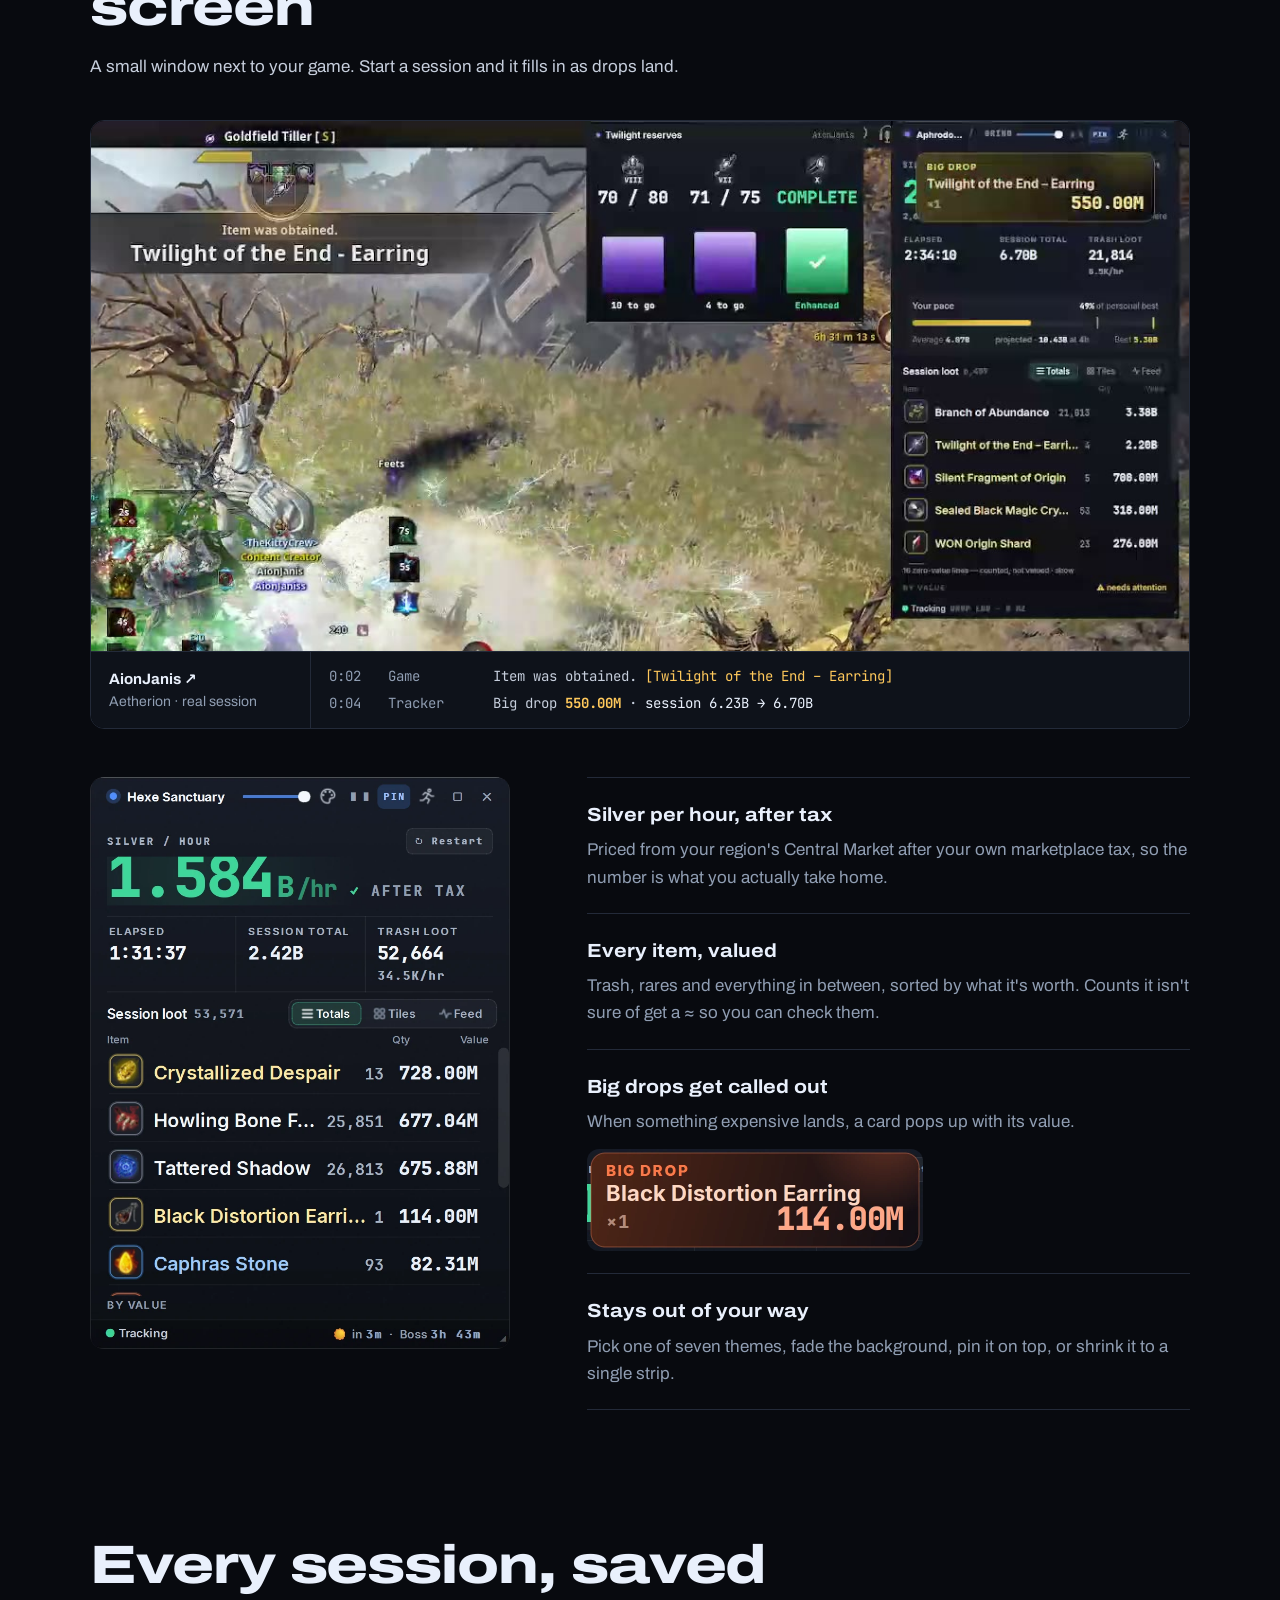
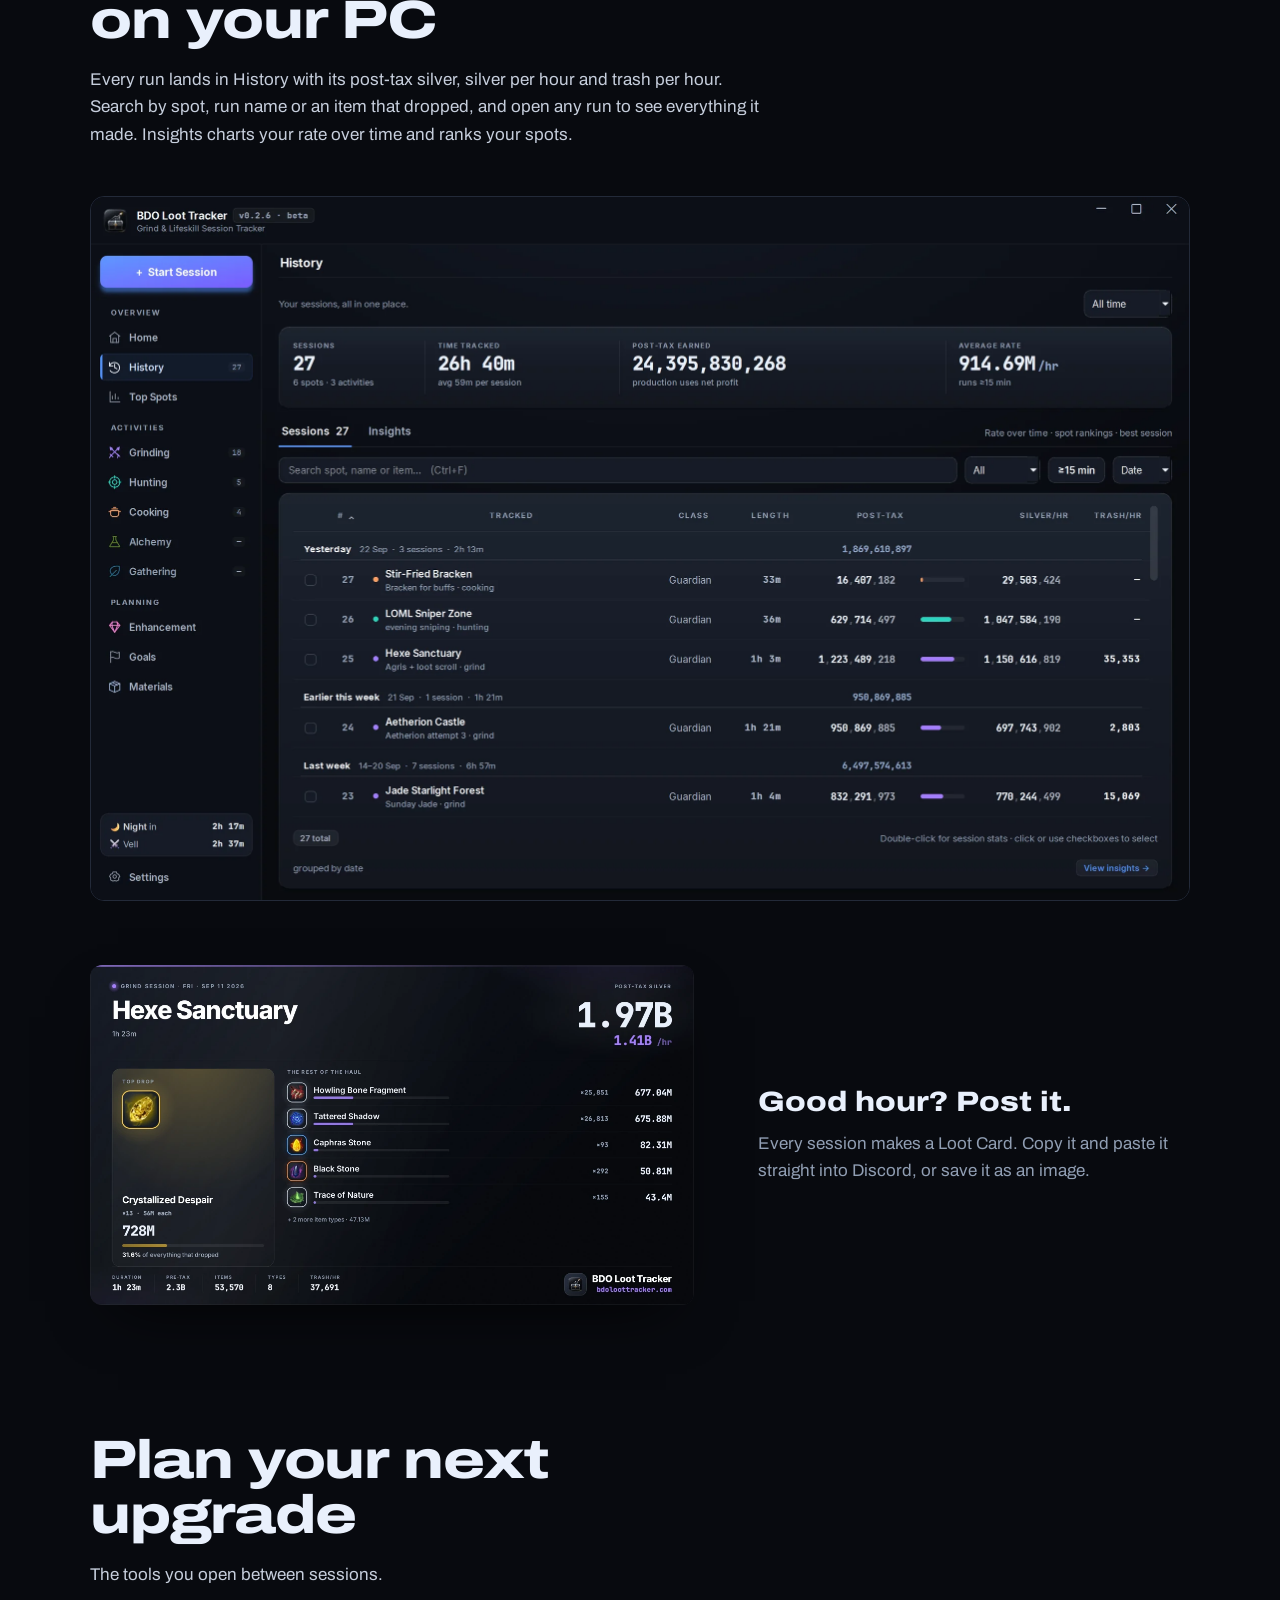
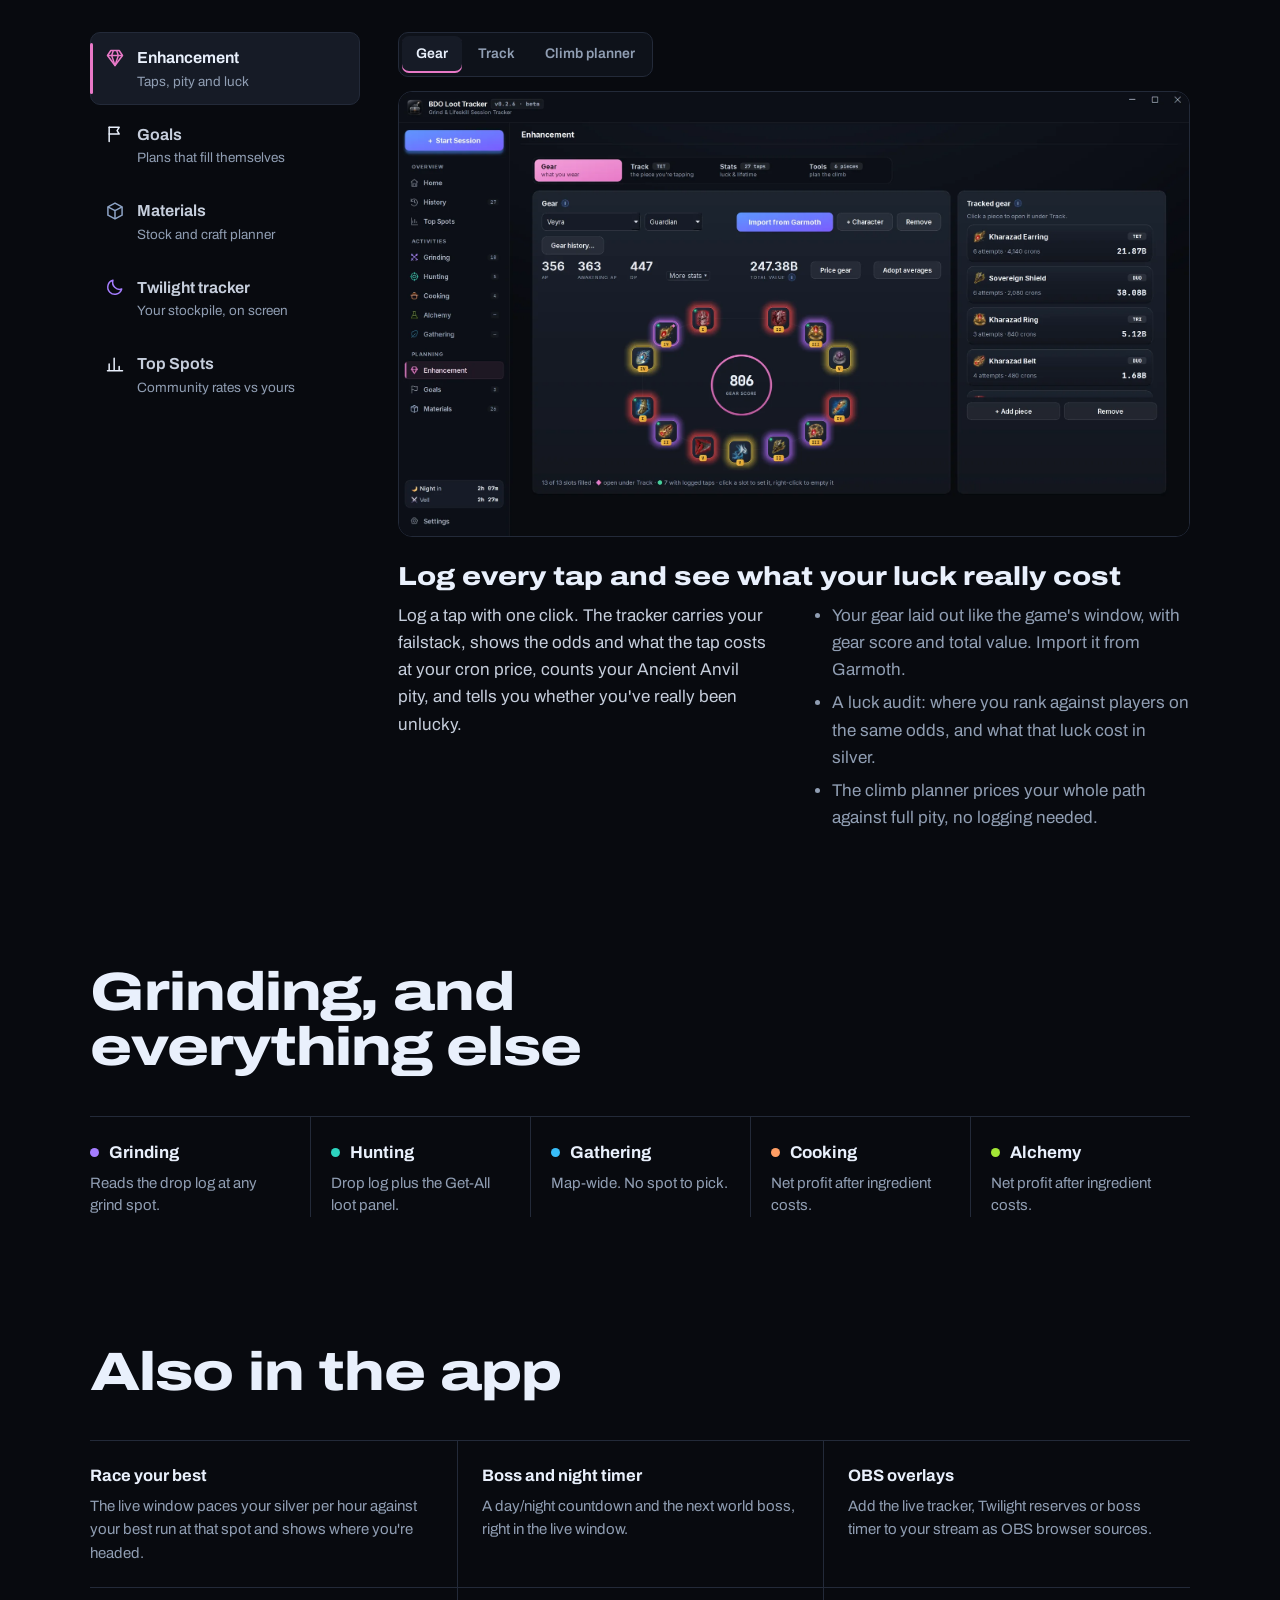
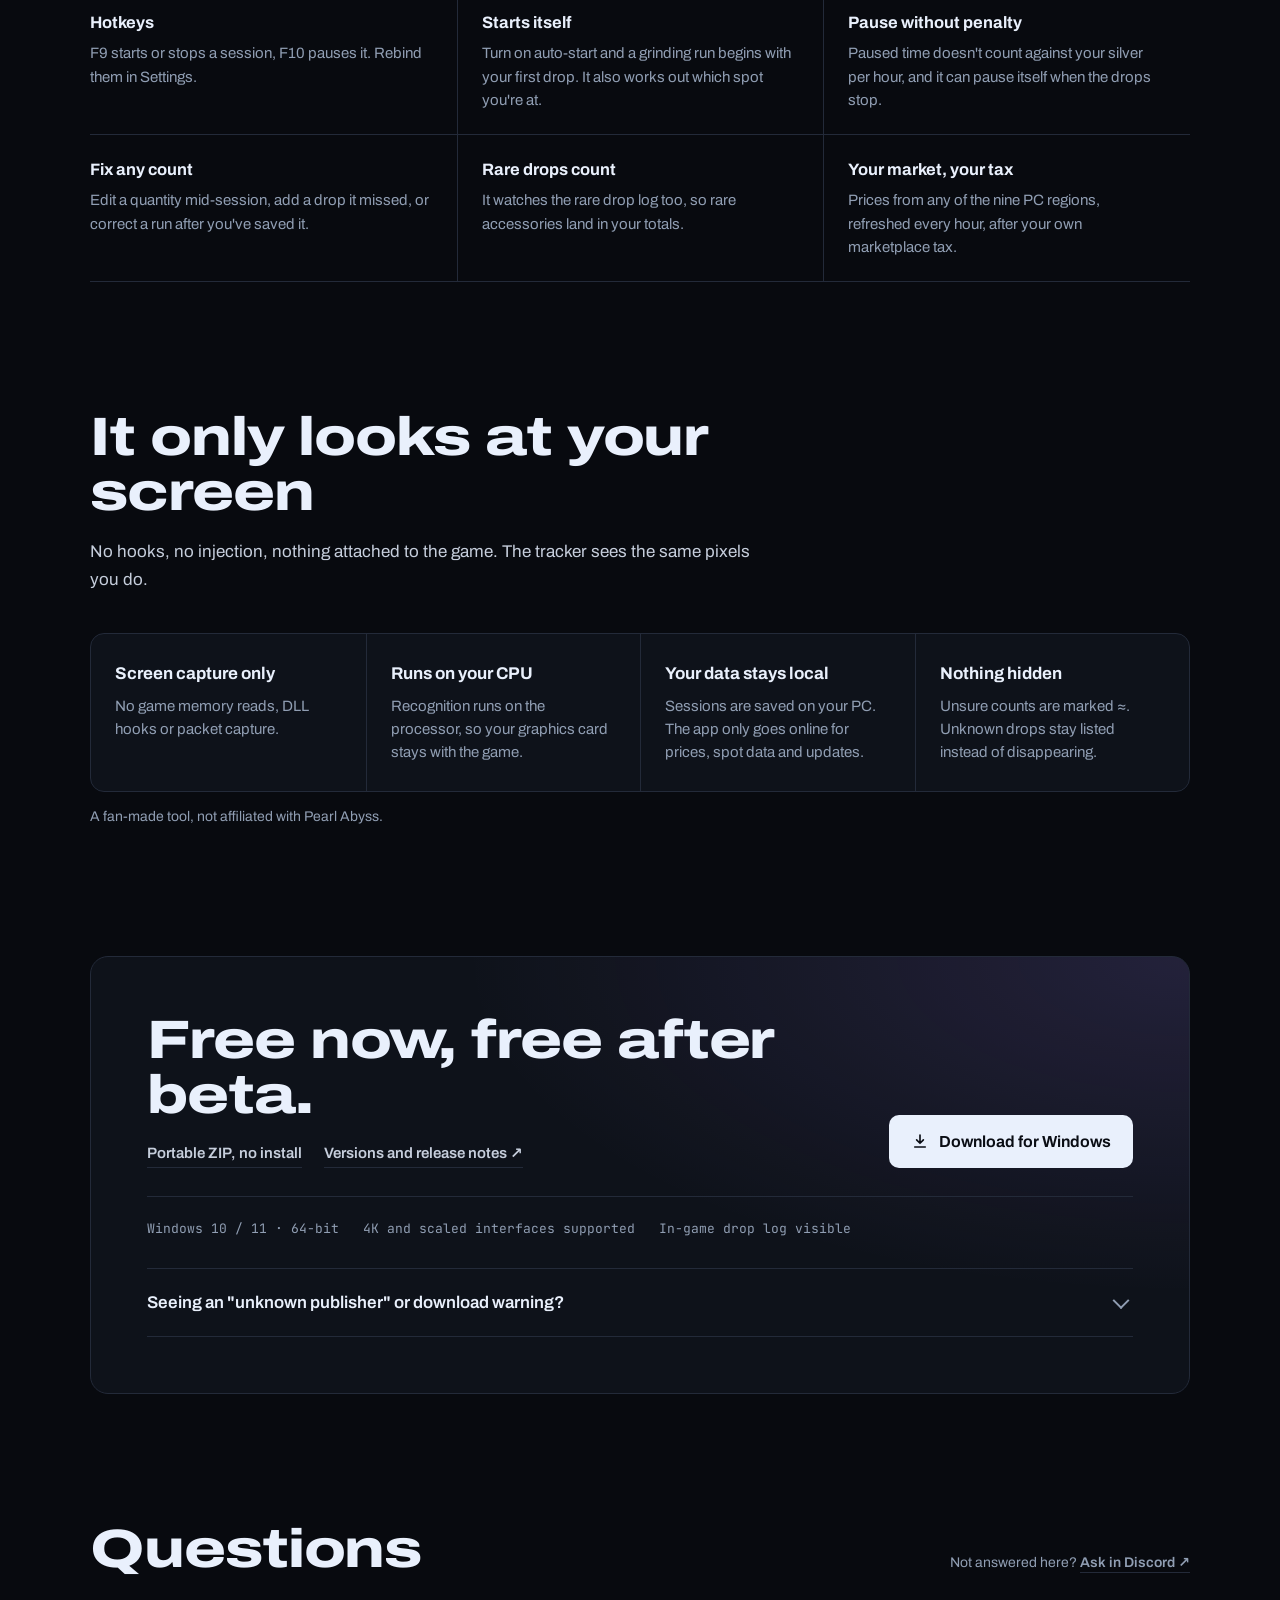
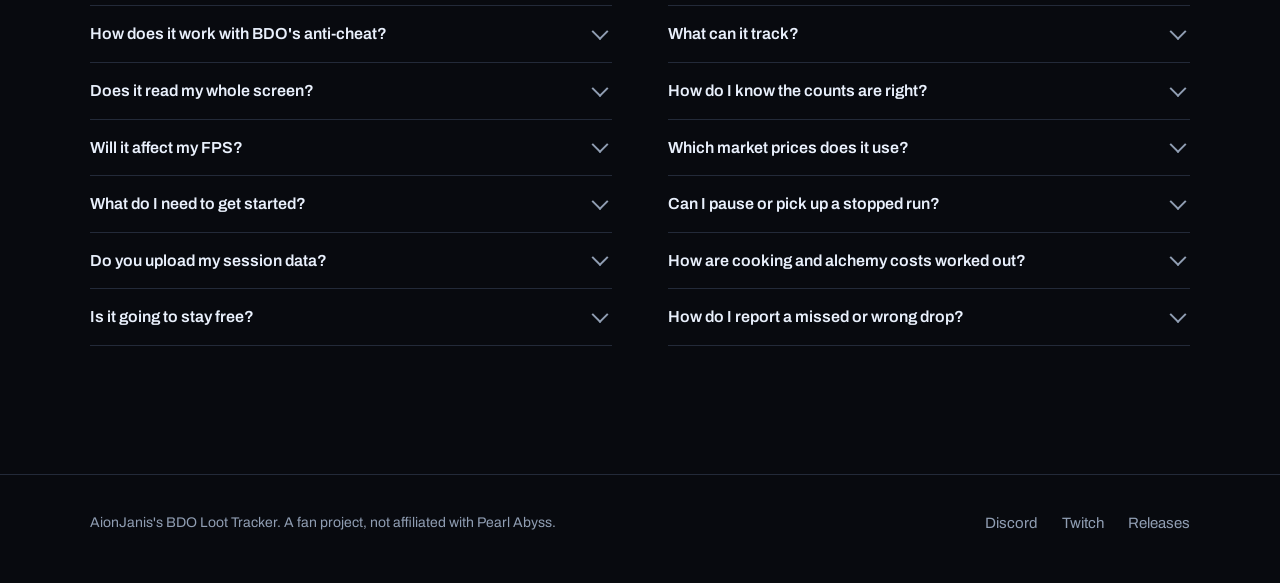
==== commit d2371f16: "New website: video tour hero, live game clocks, changelog" ====
--- a/index.html
+++ b/index.html
@@ -1,749 +1,1368 @@
-<!doctype html>
-<html lang="en">
-<head>
-  <meta charset="utf-8">
-  <meta name="viewport" content="width=device-width, initial-scale=1">
-  <meta name="color-scheme" content="dark">
-  <meta name="theme-color" content="#080A0F">
-  <meta name="robots" content="index, follow">
-  <meta name="description" content="Your time in Black Desert, accounted for. Automatic loot tracking, post-tax silver per hour, lifeskill profit, and a record of every session. Free for Windows.">
-  <title>BDO Loot Tracker — Less reading. More grinding.</title>
-  <meta property="og:title" content="BDO Loot Tracker — know your silver/hr">
-  <meta property="og:description" content="Automatic loot tracking for Black Desert Online. Live silver/hr over the game, post-tax session reports, shareable Loot Cards. Screen pixels only.">
-  <meta property="og:type" content="website">
-  <meta property="og:url" content="https://bdoloottracker.com/">
-  <meta property="og:image" content="https://bdoloottracker.com/assets/og.png">
-  <meta name="twitter:card" content="summary_large_image">
-  <link rel="canonical" href="https://bdoloottracker.com/">
-  <script type="application/ld+json">{"@context":"https://schema.org","@type":"SoftwareApplication","name":"BDO Loot Tracker","url":"https://bdoloottracker.com/","image":"https://bdoloottracker.com/assets/og.png","screenshot":"https://bdoloottracker.com/assets/og.png","applicationCategory":"UtilitiesApplication","applicationSubCategory":"Game companion / loot tracker","operatingSystem":"Windows 10, Windows 11","releaseNotes":"https://github.com/goldstargamingtv-droid/bdo-tracker-releases/releases","downloadUrl":"https://github.com/goldstargamingtv-droid/bdo-tracker-releases/releases/latest/download/BDOLootTracker-win-Setup.exe","offers":{"@type":"Offer","price":"0","priceCurrency":"USD"},"description":"Your time in Black Desert, accounted for. Automatic loot tracking, post-tax silver per hour, lifeskill profit, and a record of every session. Free for Windows.","about":{"@type":"VideoGame","name":"Black Desert Online"},"isAccessibleForFree":true}</script>
-  <script type="application/ld+json">{"@context":"https://schema.org","@type":"FAQPage","mainEntity":[{"@type":"Question","name":"How does it work with BDO's anti-cheat?","acceptedAnswer":{"@type":"Answer","text":"See Safety for how capture works. This design is not an endorsement from Pearl Abyss or a guarantee about anti-cheat decisions."}},{"@type":"Question","name":"Will it affect my FPS?","acceptedAnswer":{"@type":"Answer","text":"It uses desktop capture and CPU-based recognition while a session is running. It is designed to run alongside BDO, but performance depends on your PC and settings; there is no promise of zero overhead."}},{"@type":"Question","name":"What do I need to get started?","acceptedAnswer":{"@type":"Answer","text":"Windows 10 or 11 (64-bit), BDO on the monitor you choose, and a visible drop log. 4K and other Interface Scales are supported. Guided setup detects both drop logs in Interface Edit Mode and lets you confirm or adjust their boxes. The tracker can then line up its rows from your session. For custom fonts it cannot detect, adjust the boxes manually. Live tracking needs the Windows app."}},{"@type":"Question","name":"What can it track? Is Gathering available?","acceptedAnswer":{"@type":"Answer","text":"Grinding, hunting, cooking, alchemy, and Gathering. Hunting combines the drop log and Get-All loot panel. Cooking and alchemy count production and show net profit after your chosen ingredient costs; unpriced byproducts stay counted. Gathering is open to everyone — no tester code needed. It has one map-wide item scope, with no spot to choose: lumber, sap, ore, herbs, digging, underwater yields, blood, meat, and hides. Recognition coverage is still being built; new items can remain held for confirmation until real captures establish their identity."}},{"@type":"Question","name":"How do I know the counts are right?","acceptedAnswer":{"@type":"Answer","text":"Recognition is checked against real sessions and hand-counted inventories. Approximate quantities are marked ≈; edit or re-enter the quantity to confirm it. High-value drops need corroborated identity evidence before entering totals; repeating a weak match is not enough. Held, unpriced, and unrecognized drops stay visible for review. Grinding and hunting reports also let you add a missed drop. If a read is wrong, send diagnostics so it can be investigated."}},{"@type":"Question","name":"Does it use NA or EU market prices?","acceptedAnswer":{"@type":"Answer","text":"Both. Choose your market in Account → Set-up → Marketplace tax. Values use that region and your tax settings. The region picker is held while tracking. Changing regions clears cached prices; refresh Top Spots to reprice its board in the new region."}},{"@type":"Question","name":"Can I pause or pick up a stopped run?","acceptedAnswer":{"@type":"Answer","text":"Yes. Pause and resume keep the clock and loot, without treating the pause as active time. Resume an accidentally stopped run from its review page. A just-saved grinding, hunting, or Gathering run can also be continued until you start another session or close the app; its next Save updates the same History entry. Older History sessions and saved cooking/alchemy batches cannot be resumed."}},{"@type":"Question","name":"How are cooking and alchemy costs worked out?","acceptedAnswer":{"@type":"Answer","text":"Choose market prices, what you paid, or free materials you gathered yourself. Plan against your Materials stock, compare Buy or Make, and follow a shopping and crafting list. During a batch, see net profit so far and materials remaining. Review shows the planned consumption; Save deducts it from Materials once. With no material cost supplied, the result is gross, not verified net profit, and it does not qualify for the overall record."}},{"@type":"Question","name":"Do you upload my session data?","acceptedAnswer":{"@type":"Answer","text":"Sessions are stored locally on your PC. The app uses network requests for market prices, community spot data, and update checks. If you report an issue, you choose to export and share diagnostics."}},{"@type":"Question","name":"How do I report a missed or incorrect drop?","acceptedAnswer":{"@type":"Answer","text":"In the app, go to Account → App → Diagnostics → Export…. Post the exported file in Discord with the spot and roughly when it happened. It includes captured evidence around the read so the issue can be investigated."}},{"@type":"Question","name":"Is it going to stay free?","acceptedAnswer":{"@type":"Answer","text":"Yes. Free during the beta, and free after it. It's a fan-made project built by a grinder who wanted better numbers. Useful feedback is the best thing you can give back."}}]}</script>
-  <link rel="icon" href="assets/favicon.ico">
-  <link rel="preconnect" href="https://fonts.googleapis.com">
-  <link rel="preconnect" href="https://fonts.gstatic.com" crossorigin>
-  <link href="https://fonts.googleapis.com/css2?family=Barlow+Condensed:wght@600;700;800&family=Inter:wght@400;450;500;550;600;650;700;800&family=JetBrains+Mono:wght@400;500;600&display=swap" rel="stylesheet">
-  <style>
-    :root{--bg:#080A0F;--surface:#0C0F16;--raised:#161B26;--line:#273041;--text:#F4F7FC;--muted:#A6B0C1;--subtle:#828D9F;--silver:#E9F0FC;--blue:#4F8FFF;--green:#3FD69A;--gold:#F7C948;--amber:#FFC95C;--grind:#A57DFF;--hunt:#2DD4BF;--cook:#FF9E64;--alch:#A3E635;--ledger:#E879C7;--mode:var(--grind);--body:'Inter',sans-serif;--display:'Barlow Condensed','Arial Narrow',Impact,sans-serif;--mono:'JetBrains Mono',monospace;--wrap:1280px}
-    *,*::before,*::after{box-sizing:border-box}html{scroll-behavior:smooth;scroll-padding-top:95px}body{margin:0;background:var(--bg);color:var(--text);font-family:var(--body);font-size:16px;line-height:1.65;-webkit-font-smoothing:antialiased}body:has(dialog[open]){overflow:hidden}button,a,input,summary{-webkit-tap-highlight-color:transparent}a{color:inherit;text-decoration:none}button,input{font:inherit}button{color:inherit;cursor:pointer}button:disabled{cursor:default}button,summary,a{touch-action:manipulation}button svg,a svg{flex-shrink:0}img,video{display:block;max-width:100%}button{background:none;border:0}h1,h2,h3,p{margin:0}button:focus-visible,a:focus-visible,summary:focus-visible,input:focus-visible{outline:2px solid var(--blue);outline-offset:6px}::selection{background:var(--blue);color:var(--bg)}[hidden]{display:none!important}.wrap{width:min(var(--wrap),calc(100% - 96px));margin-inline:auto}.mono{font-family:var(--mono);font-variant-numeric:tabular-nums}.muted{color:var(--muted)}.sr-only{position:absolute;width:1px;height:1px;padding:0;margin:-1px;overflow:hidden;clip:rect(0,0,0,0);white-space:nowrap;border:0}.skip{position:fixed;left:20px;top:-100px;background:var(--silver);color:var(--bg);padding:10px 20px;z-index:100}.skip:focus{top:16px}.icon{width:20px;height:20px;fill:none;stroke:currentColor;stroke-width:1.6;stroke-linecap:round;stroke-linejoin:round}.eyebrow{display:flex;align-items:center;gap:12px;font:500 12px/1.5 var(--mono);letter-spacing:.13em;text-transform:uppercase;color:var(--muted)}.eyebrow::before{content:'';width:24px;height:1px;background:currentColor}.section-title{font:700 clamp(48px,5.6vw,78px)/.98 var(--display);letter-spacing:-.015em;text-transform:uppercase}.section-title .dim{color:var(--subtle)}.section-intro{max-width:460px;color:var(--muted);line-height:1.8}.section-head{display:flex;justify-content:space-between;gap:48px;align-items:end;margin-bottom:44px}.section-head .eyebrow{margin-bottom:18px}.section-head .section-intro{max-width:370px}.text-link{display:inline-flex;gap:12px;align-items:center;font-size:14px;font-weight:600;transition:color .2s}.text-link:hover{color:var(--blue)}.text-link .arrow{transition:transform .2s}.text-link:hover .arrow{transform:translateX(4px)}.button{min-height:54px;display:inline-flex;align-items:center;justify-content:center;gap:13px;padding:14px 23px;border:1px solid var(--line);font-size:14px;font-weight:650;line-height:1.45;transition:background .2s,transform .2s,border-color .2s}.button:hover{background:var(--raised);border-color:var(--subtle)}.button.primary{background:var(--silver);border-color:var(--silver);color:var(--bg)}.button.primary:hover{background:white;border-color:white;transform:translateY(-2px)}.button.small{min-height:42px;padding:10px 17px;font-size:13px}.dot{display:inline-block;width:6px;height:6px;background:var(--green);border-radius:50%;flex-shrink:0}.number{font-family:var(--mono);font-variant-numeric:tabular-nums;letter-spacing:-.06em;color:var(--silver)}
-    /* The navigation stays quiet; the product gets the first word. */
-    .nav{position:sticky;top:0;z-index:30;background:rgba(8,10,15,.94);backdrop-filter:blur(16px);border-bottom:1px solid rgba(255,255,255,.09)}.nav-inner{height:82px;display:flex;align-items:center;justify-content:space-between;gap:28px}.brand{display:flex;align-items:center;gap:10px;flex-shrink:0}.brand img{width:35px;height:35px}.brand-name{font-size:15px;letter-spacing:-.035em;font-weight:750;line-height:1.2}.brand-name span{display:block;font:400 10px/1.6 var(--mono);letter-spacing:.12em;color:var(--subtle);text-transform:uppercase}.nav-links{display:flex;align-items:center;gap:28px}.nav-links>a:not(.button){font-size:13px;color:var(--muted);transition:color .2s}.nav-links>a:hover{color:var(--text)}.nav-actions{display:flex;align-items:center;gap:10px}.menu-toggle{display:none;width:44px;height:44px;align-items:center;justify-content:center;border:1px solid var(--line)}.beta-link{display:inline-flex;align-items:center;gap:9px;color:var(--muted);font:400 12px var(--mono);margin-bottom:27px}.beta-link strong{font-weight:500;color:var(--text)}.beta-link>span:last-child{color:var(--subtle)}
-    /* Oversized type and a current-app HTML preview. */
-    .hero{padding:64px 0 0;position:relative}.hero-grid{display:grid;grid-template-columns:.9fr 1.1fr;align-items:center;gap:50px}.hero h1{font:700 clamp(88px,8.6vw,132px)/.87 var(--display);letter-spacing:-.018em;text-transform:uppercase}.hero h1 span{display:block;color:var(--silver)}.hero-copy>p{max-width:440px;margin-top:28px;color:var(--muted);font-size:16px;line-height:1.85}.hero-copy>p strong{color:var(--text);font-weight:500}.hero-actions{display:flex;align-items:center;flex-wrap:wrap;gap:22px;margin-top:30px}.hero-note{margin-top:15px;font:400 11px/1.7 var(--mono);color:var(--subtle)}.hero-foot{margin-top:54px;display:grid;grid-template-columns:repeat(3,1fr);border-top:1px solid var(--line);border-bottom:1px solid var(--line)}.hero-proof{padding:24px 28px;display:flex;align-items:center;gap:16px;border-right:1px solid var(--line)}.hero-proof:first-child{padding-left:0}.hero-proof:last-child{border:0}.hero-proof>.icon{width:24px;height:24px;color:var(--subtle)}.hero-proof strong{display:block;font-size:14px;line-height:1.4;font-weight:550}.hero-proof small{color:var(--subtle);font-size:12px}
-    .process{padding:108px 0 100px}.process .section-head{align-items:center}.steps{display:grid;grid-template-columns:repeat(3,1fr);gap:42px;margin-top:44px}.step{display:grid;grid-template-columns:40px 1fr;gap:15px}.step-num{font:600 32px/1 var(--display);color:var(--subtle);border-top:1px solid var(--subtle);padding-top:16px}.step h3{font-size:17px;font-weight:600;letter-spacing:-.025em;margin:14px 0 10px}.step p{font-size:14px;color:var(--muted);line-height:1.85}.setup-note{margin-top:30px;color:var(--subtle);font-size:12px;padding-left:55px}
-    /* A small, usable product tour. Every figure here is explicitly a sample. */
-    .activities{padding:96px 0 104px;background:var(--surface);border-block:1px solid var(--line)}.mode-tabs{display:grid;grid-template-columns:repeat(4,1fr);border-bottom:1px solid var(--line);margin-bottom:40px}.mode-tab{padding:20px 22px;text-align:left;position:relative;display:flex;align-items:center;gap:14px;color:var(--subtle);border-top:1px solid var(--line);border-right:1px solid var(--line);transition:background .2s,color .2s}.mode-tab:first-child{border-left:1px solid var(--line)}.mode-tab:hover{background:var(--raised);color:var(--text)}.mode-tab[aria-selected=true]{color:var(--text);background:var(--raised)}.mode-tab[aria-selected=true]::after{content:'';height:2px;position:absolute;bottom:-1px;left:0;right:0;background:var(--tab-color)}.mode-tab>.icon{color:var(--tab-color);width:23px;height:23px}.mode-tab strong{display:block;font-size:14px;font-weight:550}.mode-tab small{display:block;font:400 10px/1.8 var(--mono);color:var(--subtle)}.mode-panel{display:grid;grid-template-columns:.85fr 1.15fr;gap:70px;align-items:center}.mode-info{padding-block:12px}.mode-count{font:400 11px var(--mono);color:var(--mode);text-transform:uppercase;letter-spacing:.1em;margin-bottom:18px}.mode-info h3{font:600 46px/1.06 var(--display);text-transform:uppercase;margin-bottom:22px;max-width:360px}.mode-info>p{color:var(--muted);font-size:15px;line-height:1.85;max-width:400px}.feature-list{list-style:none;margin:24px 0;padding:0}.feature-list li{display:flex;align-items:flex-start;gap:12px;font-size:13px;color:var(--muted);padding:9px 0}.feature-list li::before{content:'↗';color:var(--mode);font-size:16px;line-height:1.4}.mode-info .text-link{margin-top:5px}.demo{background:var(--bg);border:1px solid var(--line);border-top:2px solid var(--mode);box-shadow:0 20px 60px rgba(0,0,0,.15);min-width:0}.demo-toolbar{display:flex;align-items:center;justify-content:space-between;padding:16px 22px;border-bottom:1px solid var(--line);gap:16px}.demo-place{display:flex;align-items:center;gap:9px;font-size:13px;font-weight:550;min-width:0}.demo-place .dot{background:var(--mode)}.demo-badge{font:400 9px/1.4 var(--mono);letter-spacing:.07em;color:var(--subtle);border:1px solid var(--line);padding:4px 6px;white-space:nowrap}.compact-button{color:var(--subtle);display:flex;align-items:center;gap:7px;min-height:32px;font-size:11px}.compact-button:hover{color:var(--text)}.compact-button .icon{width:15px;height:15px}.demo-body{padding:24px}.demo-value-label{font:400 10px var(--mono);letter-spacing:.08em;color:var(--subtle);text-transform:uppercase}.demo-main-line{display:flex;align-items:end;justify-content:space-between;gap:15px;margin-top:8px}.demo-rate{font-size:clamp(30px,3.3vw,46px);font-weight:500;line-height:1.2;white-space:nowrap}.demo-rate small{font-size:14px;letter-spacing:0;color:var(--subtle);margin-left:7px}.demo-time{text-align:right;color:var(--silver);font:400 18px var(--mono)}.demo-time small{display:block;font:400 9px/2 var(--mono);color:var(--subtle);letter-spacing:.08em}.demo-totals{display:flex;gap:22px;margin-top:19px;font-size:11px;color:var(--subtle)}.demo-totals b{color:var(--silver);font-family:var(--mono);font-weight:400;margin-left:4px}.demo-chart{margin-top:28px;position:relative}.chart-labels{display:flex;justify-content:space-between;font:400 9px var(--mono);color:var(--subtle);margin-top:9px}.bars{height:92px;display:flex;align-items:end;gap:7px;border-bottom:1px solid var(--line);position:relative}.bars::before{content:'';position:absolute;bottom:53%;width:100%;border-top:1px dashed var(--subtle);opacity:.5}.bars>span{flex:1;min-width:0;display:block;background:var(--mode);opacity:.6;height:var(--height);transition:height .4s,background .3s}.bars>span:last-child{opacity:1}.chart-legend{display:flex;align-items:center;gap:7px;font-size:10px;color:var(--subtle);margin-top:13px}.chart-legend::before{content:'';width:16px;border-top:1px dashed var(--subtle)}.loot-list{margin-top:22px;border-top:1px solid var(--line)}.loot-row{display:flex;align-items:center;gap:10px;padding:10px 0;border-bottom:1px solid rgba(255,255,255,.06);font-size:12px}.loot-row img{width:26px;height:26px;object-fit:contain;border-radius:3px;background:var(--raised)}.loot-row .item-symbol{width:26px;height:26px;display:grid;place-items:center;font:500 11px var(--mono);color:var(--mode);border:1px solid var(--line)}.loot-row .qty{margin-left:auto;color:var(--muted);font-family:var(--mono);white-space:nowrap}.demo-footer{padding:12px 22px;border-top:1px solid var(--line);font:400 10px/1.6 var(--mono);color:var(--subtle)}.demo.compact .demo-details,.demo.compact .demo-totals{display:none}.demo.compact .demo-body{padding-block:18px}.demo.compact .demo-rate{font-size:30px}.demo-help{font-size:11px;color:var(--subtle);margin-top:14px;line-height:1.7}.tour-fallback{padding:18px;border:1px solid var(--line);margin-bottom:30px;color:var(--muted);font-size:14px}
-    /* History stays in the same dark palette as the live tracker. */
-    .progress-section{background:var(--surface);color:var(--text);padding:100px 0 105px;overflow:hidden}.progress-section .eyebrow{color:var(--muted)}.progress-section .section-intro{color:var(--muted)}.progress-section .section-title .dim{color:#828D9F}.progress-layout{display:grid;grid-template-columns:1.27fr .73fr;gap:38px;align-items:start}.account-preview{background:var(--bg);color:var(--text);padding:30px;border:1px solid var(--line);min-width:0;box-shadow:0 20px 35px rgba(8,10,15,.12)}.account-top{display:flex;justify-content:space-between;align-items:center;gap:12px;margin-bottom:26px}.account-top .brand-name{font-size:12px}.account-top .demo-badge{font-size:9px}.account-label{color:var(--subtle);font:400 10px var(--mono);text-transform:uppercase;letter-spacing:.09em}.account-total{font-size:clamp(32px,3.5vw,46px);line-height:1.3;margin-top:8px}.account-sub{display:flex;gap:20px;color:var(--subtle);font:400 10px var(--mono);margin-top:10px}.wealth-chart{width:100%;height:auto;margin-top:20px;overflow:visible}.wealth-chart text{font:10px var(--mono);fill:var(--subtle)}.wealth-chart .grid-line{stroke:var(--line);stroke-width:1}.wealth-chart .curve{fill:none;stroke:var(--silver);stroke-width:2}.account-activities{display:grid;grid-template-columns:repeat(4,1fr);border-top:1px solid var(--line);padding-top:22px;gap:10px;margin-top:8px}.account-activity{border-left:2px solid var(--activity);padding-left:10px}.account-activity span{font-size:10px;color:var(--muted);display:block}.account-activity strong{font:400 12px/2 var(--mono);color:var(--silver)}.account-note{font:400 9px/1.7 var(--mono);color:var(--subtle);margin-top:23px}.progress-features{display:flex;flex-direction:column;gap:0}.progress-feature{padding:21px 0;border-bottom:1px solid var(--line)}.progress-feature:first-child{padding-top:0}.progress-feature .index{font:400 11px var(--mono);color:var(--muted)}.progress-feature h3{font-size:18px;font-weight:600;letter-spacing:-.035em;line-height:1.4;margin:8px 0}.progress-feature p{font-size:14px;color:var(--muted);line-height:1.8}.card-band{display:grid;grid-template-columns:.8fr 1.2fr;gap:65px;align-items:center;margin-top:70px;padding-top:60px;border-top:1px solid var(--line)}.card-copy h3{font:600 43px/1.05 var(--display);text-transform:uppercase;margin-bottom:17px}.card-copy p{font-size:14px;color:var(--muted);max-width:360px}.card-copy .text-link{margin-top:23px}.loot-card{background:var(--bg);color:var(--silver);border-top:2px solid var(--gold);padding:27px 30px;position:relative;overflow:hidden}.loot-card::after{content:'01';position:absolute;right:20px;top:38px;font:700 150px/.9 var(--display);color:rgba(247,201,72,.06);pointer-events:none}.loot-card-top{display:flex;justify-content:space-between;gap:15px;font:400 10px var(--mono);color:var(--subtle)}.record{color:var(--gold);display:flex;gap:6px;align-items:center;font:500 10px var(--mono)}.loot-card h4{font:600 30px/1.2 var(--display);text-transform:uppercase;margin:23px 0 5px}.loot-card>p{color:var(--subtle);font:400 10px var(--mono)}.loot-card-stats{display:flex;gap:36px;margin:20px 0;position:relative;z-index:1}.loot-card-stats strong{display:block;font:500 24px/1.5 var(--mono);letter-spacing:-.06em}.loot-card-stats span{font:400 9px var(--mono);letter-spacing:.08em;color:var(--subtle)}.card-items{display:flex;align-items:center;gap:10px;border-top:1px solid var(--line);padding-top:14px}.card-items img{width:28px;height:28px;object-fit:contain}.card-items span{font:400 10px var(--mono);color:var(--subtle);margin-left:auto}.card-example{font:400 10px/1.6 var(--mono);color:var(--muted);margin-top:13px}
-    .planning{padding:105px 0}.planning-grid{display:grid;grid-template-columns:repeat(3,1fr);border:1px solid var(--line);margin-top:40px}.plan-card{padding:30px;min-width:0;border-right:1px solid var(--line)}.plan-card:last-child{border-right:0}.plan-icon{width:40px;height:40px;display:grid;place-items:center;border:1px solid var(--line);color:var(--subtle);margin-bottom:34px}.plan-card h3{font:600 31px/1.05 var(--display);text-transform:uppercase;margin:10px 0 18px}.plan-card>p{font-size:14px;color:var(--muted);line-height:1.85}.plan-eyebrow{font:400 10px var(--mono);letter-spacing:.1em;text-transform:uppercase;color:var(--subtle)}.plan-mini{margin-top:28px;padding-top:21px;border-top:1px solid var(--line);font-size:11px}.mini-row{display:flex;justify-content:space-between;align-items:center;gap:12px;padding:8px 0;color:var(--muted)}.mini-row b{font:400 11px var(--mono);color:var(--silver);white-space:nowrap}.mini-row:first-child{color:var(--text)}.confidence{display:flex;gap:3px}.confidence i{height:10px;width:4px;background:var(--subtle)}.confidence i.off{background:var(--line)}.mini-label{font:400 9px var(--mono);color:var(--subtle);margin-bottom:6px;text-transform:uppercase;letter-spacing:.05em}.stock-track{height:4px;background:var(--line);margin:12px 0 15px}.stock-track>span{display:block;background:var(--silver);height:100%;width:68%}.ledger-number{font-size:36px;color:var(--silver);line-height:1.3;margin:10px 0}.ledger-number small{font-size:12px;letter-spacing:0;color:var(--subtle)}.mini-caption{font:400 9px/1.7 var(--mono);color:var(--subtle);margin-top:10px}.extras{display:grid;grid-template-columns:repeat(3,1fr);gap:35px;margin-top:45px}.extra{display:flex;gap:14px}.extra>.icon{color:var(--subtle);flex-shrink:0;margin-top:4px}.extra h4{font-size:13px;font-weight:600;margin:0 0 7px}.extra p{font-size:12px;color:var(--subtle);line-height:1.8}
-    .trust{padding:90px 0;background:var(--surface);border-block:1px solid var(--line)}.trust-layout{display:grid;grid-template-columns:.9fr 1.1fr;gap:100px}.trust .eyebrow{color:var(--green);margin-bottom:22px}.trust-copy>p{color:var(--muted);font-size:15px;line-height:1.85;margin-top:26px;max-width:400px}.trust-grid{display:grid;grid-template-columns:1fr 1fr;gap:32px 36px}.trust-item{border-top:1px solid var(--line);padding-top:21px}.trust-item>.icon{color:var(--green);margin-bottom:16px;width:21px;height:21px}.trust-item h3{font-size:14px;font-weight:600;margin-bottom:10px}.trust-item p{font-size:13px;color:var(--muted);line-height:1.8}
-    .download{padding:105px 0 90px}.download-box{position:relative;border-block:1px solid var(--line);padding:62px 0;display:grid;grid-template-columns:1fr .8fr;gap:55px;align-items:center}.download-box .eyebrow{margin-bottom:22px}.download-box h2{font:700 clamp(64px,6vw,88px)/.93 var(--display);letter-spacing:-.02em;text-transform:uppercase}.download-box h2 span{color:var(--subtle)}.download-copy>p{color:var(--muted);font-size:14px;margin-top:24px;max-width:430px}.download-options{display:flex;flex-direction:column;align-items:stretch;gap:14px;max-width:370px;width:100%;justify-self:end}.download-options .button{justify-content:space-between;padding:18px 22px;min-height:62px}.download-options .button>span{display:flex;gap:12px;align-items:center}.download-meta{font:400 11px/1.85 var(--mono);color:var(--subtle);margin-top:4px}.download-meta a{text-decoration:underline;text-underline-offset:4px}.requirements{display:flex;flex-wrap:wrap;gap:12px 27px;padding:22px 0;color:var(--subtle);font:400 11px/1.7 var(--mono)}.requirements span{display:flex;align-items:center;gap:8px}.requirements .icon{width:14px;height:14px}.install-details{border:1px solid var(--line);padding:0 22px;margin-top:16px}.install-details summary{padding:18px 0;font-size:13px;cursor:pointer;display:flex;align-items:center;justify-content:space-between;gap:20px;list-style:none}.install-details summary::-webkit-details-marker{display:none}.install-details summary::after{content:'+';font:400 22px var(--mono);color:var(--subtle)}.install-details[open] summary::after{content:'−'}.install-content{border-top:1px solid var(--line);padding:24px 0}.install-content>p{font-size:13px;color:var(--muted);max-width:780px;line-height:1.8}.install-steps{display:grid;grid-template-columns:repeat(3,1fr);gap:22px;margin:24px 0}.install-step{background:var(--raised);padding:18px}.install-step img{height:125px;width:100%;object-fit:contain;margin-bottom:18px}.install-step p{font-size:12px;color:var(--muted)}.install-step strong{color:var(--text)}.install-step .step-tag{display:block;font:400 10px var(--mono);color:var(--subtle);margin-bottom:8px}.install-content a{color:var(--silver);text-decoration:underline;text-underline-offset:3px}
-    .faq-section{padding:0 0 100px}.faq-layout{display:grid;grid-template-columns:.65fr 1.35fr;gap:90px}.faq-side .eyebrow{margin-bottom:20px}.faq-side>p{font-size:14px;color:var(--muted);max-width:260px;margin-top:24px}.faq-side .text-link{margin-top:20px}.faq-list details{border-top:1px solid var(--line)}.faq-list details:last-child{border-bottom:1px solid var(--line)}.faq-list summary{display:flex;align-items:center;justify-content:space-between;gap:20px;min-height:73px;padding:20px 0;cursor:pointer;list-style:none;font-size:14px;font-weight:500;line-height:1.5}.faq-list summary::-webkit-details-marker{display:none}.faq-list summary::after{content:'+';font:400 23px var(--mono);color:var(--subtle);flex-shrink:0}.faq-list details[open] summary::after{content:'−'}.faq-list details p{font-size:14px;color:var(--muted);line-height:1.85;padding:0 35px 25px 0}.faq-list details p a{color:var(--silver);text-decoration:underline;text-underline-offset:4px}.community{padding:30px 0;border-block:1px solid var(--line)}.community-inner{display:flex;align-items:center;justify-content:space-between;gap:30px}.community-copy{display:flex;align-items:center;gap:20px}.community-copy>.icon{width:27px;height:27px;color:var(--subtle)}.community h3{font-size:15px;font-weight:550}.community p{font-size:12px;color:var(--subtle);margin-top:4px}.footer{padding:42px 0 30px}.footer-top{display:flex;align-items:center;justify-content:space-between;gap:25px}.footer-links{display:flex;gap:25px;color:var(--muted);font-size:12px}.footer-links a:hover{color:var(--text)}.legal{font-size:11px;line-height:1.85;color:var(--subtle);margin-top:28px;max-width:900px}.footer-bottom{display:flex;justify-content:space-between;gap:20px;font:400 10px var(--mono);color:var(--subtle);border-top:1px solid var(--line);padding-top:23px;margin-top:28px}.footer-wordmark{font:700 clamp(50px,10.15vw,150px)/1 var(--display);white-space:nowrap;letter-spacing:-.01em;text-transform:uppercase;color:var(--raised);margin-top:34px;text-align:center;user-select:none}.mobile-download{display:none}
-    @media(min-width:1600px){.hero{padding-top:80px}.hero-grid{gap:65px}.hero-foot{margin-top:65px}}
-    @media(max-width:1100px){.wrap{width:calc(100% - 64px)}.nav-links{gap:20px}.nav-links .nav-secondary{display:none}.hero-grid{gap:30px}.hero h1{font-size:105px}.hero-actions{gap:18px}.hero .button{padding-inline:16px}.hero .text-link{font-size:12px}.mode-panel{gap:35px}.mode-tab{padding-inline:17px}.mode-tab small{font-size:9px}.trust-layout{gap:55px}.plan-card{padding:25px}.progress-layout{gap:28px}.account-preview{padding:24px}.account-activities{grid-template-columns:1fr 1fr;gap:16px}.card-band{gap:40px}.faq-layout{gap:55px}}
-    @media(max-width:850px){.nav-inner{height:72px}.nav-links{position:absolute;top:72px;left:0;right:0;background:var(--surface);border-bottom:1px solid var(--line);padding:25px 32px;display:none;flex-direction:column;align-items:stretch;gap:0}.nav-links.open{display:flex}.nav-links>a:not(.button){padding:13px 0;font-size:16px}.nav-links .nav-secondary{display:block}.menu-toggle{display:flex}.hero{padding-top:45px}.hero-grid{grid-template-columns:1fr;gap:37px}.hero-copy{max-width:650px}.hero h1{font-size:clamp(100px,15vw,146px)}.hero h1 span{display:inline}.hero-copy>p{max-width:520px}.hero-actions{gap:24px}.hero .text-link{font-size:14px}.hero-note{margin-top:15px}.beta-link{margin-bottom:25px}.hero-foot{margin-top:28px}.hero-proof{padding:20px 16px;gap:12px}.hero-proof>.icon{display:none}.hero-proof strong{font-size:12px}.hero-proof small{font-size:10px}.process{padding:75px 0}.section-head{gap:30px}.section-head .section-intro{max-width:280px;font-size:14px}.steps{gap:22px}.step{display:block}.step-num{display:inline-block;min-width:40px}.step h3{font-size:16px}.step p{font-size:13px}.setup-note{padding-left:0}.activities{padding:75px 0}.mode-tab{gap:10px;padding-inline:12px}.mode-tab>.icon{width:19px;height:19px}.mode-tab small{display:none}.mode-panel{grid-template-columns:.8fr 1.2fr;gap:25px}.mode-info h3{font-size:37px}.mode-info>p{font-size:14px}.feature-list li{font-size:12px}.demo-body{padding:20px}.demo-toolbar{padding:12px 16px}.demo-place{font-size:11px}.demo-toolbar .demo-badge{display:none}.demo-rate{font-size:32px}.demo-time{font-size:14px}.demo-totals{gap:12px;font-size:10px}.demo-footer{font-size:9px;padding-inline:16px}.progress-section{padding:75px 0}.progress-layout{grid-template-columns:1fr}.progress-features{display:grid;grid-template-columns:repeat(3,1fr);gap:24px}.progress-feature{padding:0;border:0}.progress-feature h3{font-size:16px}.progress-feature p{font-size:13px}.account-activities{grid-template-columns:repeat(4,1fr)}.wealth-chart{max-height:215px}.account-total{font-size:44px}.card-band{grid-template-columns:.8fr 1.2fr;gap:27px;margin-top:45px;padding-top:40px}.card-copy h3{font-size:37px}.loot-card{padding:24px}.loot-card-top{flex-wrap:wrap}.loot-card-stats{gap:25px}.loot-card-stats strong{font-size:21px}.planning{padding:75px 0}.plan-card{padding:20px}.plan-card h3{font-size:29px}.plan-card>p{font-size:13px}.plan-icon{margin-bottom:24px}.extras{gap:23px}.extra{display:block}.extra>.icon{margin-bottom:12px}.trust{padding:75px 0}.trust-layout{grid-template-columns:1fr;gap:40px}.trust-copy{display:grid;grid-template-columns:1fr 1fr;gap:0 30px}.trust-copy .eyebrow{grid-column:1/-1}.trust-copy>p{margin:0;align-self:end}.trust-grid{grid-template-columns:repeat(4,1fr);gap:23px}.trust-item p{font-size:12px}.download{padding:75px 0 65px}.download-box{gap:35px}.download-box h2{font-size:67px}.download-options .button{font-size:12px;padding:18px}.faq-layout{grid-template-columns:.65fr 1.35fr;gap:35px}.faq-list summary{font-size:13px}.faq-list details p{font-size:13px}.faq-section{padding-bottom:75px}}
-    @media(max-width:600px){.wrap{width:calc(100% - 40px)}html{scroll-padding-top:88px}.nav-inner{height:70px;gap:12px}.brand img{width:30px;height:30px}.brand-name{font-size:13px}.brand-name span{font-size:8px}.nav-actions{gap:7px}.nav-actions .button{font-size:11px;min-height:38px;padding:9px 12px}.menu-toggle{width:38px;height:38px}.nav-links{top:70px;padding-inline:22px}.hero{padding-top:33px}.beta-link{font-size:10px;gap:7px;margin-bottom:26px}.beta-link>span:last-child{display:none}.hero-grid{gap:29px}.hero h1{font-size:clamp(86px,19.5vw,116px);line-height:.9}.hero-copy>p{font-size:14px;line-height:1.85;margin-top:23px;max-width:355px}.hero-actions{margin-top:25px;gap:20px;align-items:flex-start;flex-direction:column}.hero .button{min-height:53px;padding-inline:22px;font-size:13px}.hero .text-link{font-size:13px}.hero-note{font-size:10px;margin-top:15px}.hero-foot{margin-top:15px}.hero-proof{padding:16px 10px;align-items:start}.hero-proof:first-child{padding-left:0}.hero-proof strong{font-size:11px;line-height:1.5}.hero-proof small{font-size:9px;line-height:1.5;display:block;margin-top:4px}.section-title{font-size:48px;line-height:1}.section-head{display:block;margin-bottom:30px}.section-head .eyebrow{margin-bottom:17px}.eyebrow{font-size:10px;gap:10px}.section-head .section-intro{max-width:100%;margin-top:23px;line-height:1.85}.process{padding:60px 0}.steps{grid-template-columns:1fr;gap:26px;margin-top:30px}.step{display:grid;grid-template-columns:37px 1fr;gap:19px}.step-num{font-size:30px;padding-top:10px}.step h3{margin-top:7px;font-size:16px}.step p{font-size:13px}.setup-note{font-size:11px;margin-top:27px}.activities{padding:60px 0}.mode-tabs{margin-bottom:30px}.mode-tab{display:flex;flex-direction:column;gap:8px;align-items:center;text-align:center;padding:15px 5px}.mode-tab>.icon{width:21px;height:21px}.mode-tab strong{font-size:11px}.mode-panel{grid-template-columns:1fr;gap:24px}.mode-info{padding:0}.mode-count{font-size:10px;margin-bottom:15px}.mode-info h3{font-size:37px;max-width:100%;margin-bottom:16px}.mode-info>p{max-width:100%;font-size:14px}.feature-list{margin:17px 0}.feature-list li{font-size:12px;padding-block:6px}.mode-info .text-link{font-size:12px}.demo-body{padding:22px}.demo-toolbar{padding:11px 18px}.demo-place{font-size:12px}.demo-rate{font-size:35px}.demo-rate small{font-size:12px}.demo-time{font-size:15px}.demo-totals{font-size:10px;gap:20px}.bars{height:83px}.demo-chart{margin-top:25px}.demo-help{font-size:10px}.progress-section{padding:60px 0}.progress-layout{gap:32px}.account-preview{padding:22px 19px}.account-total{font-size:37px}.account-activities{grid-template-columns:1fr 1fr;gap:17px}.account-activity strong{font-size:12px}.account-note{font-size:8px}.account-sub{font-size:9px;gap:16px}.progress-features{grid-template-columns:1fr;gap:0}.progress-feature{padding:19px 0;border-bottom:1px solid var(--line)}.progress-feature:first-child{padding-top:0}.progress-feature h3{font-size:17px;margin-top:5px}.progress-feature p{font-size:13px}.card-band{grid-template-columns:1fr;gap:28px;margin-top:36px;padding-top:35px}.card-copy h3{font-size:38px}.card-copy p{max-width:100%;font-size:13px}.card-copy .text-link{font-size:13px}.loot-card{padding:23px}.loot-card-stats strong{font-size:24px}.loot-card-top{font-size:9px}.record{font-size:9px}.card-example{font-size:9px}.planning{padding:60px 0}.planning-grid{grid-template-columns:1fr;margin-top:30px}.plan-card{padding:27px;border-right:0;border-bottom:1px solid var(--line)}.plan-card:last-child{border-bottom:0}.plan-icon{margin-bottom:23px}.plan-card h3{font-size:33px}.plan-card>p{font-size:14px}.plan-mini{margin-top:24px}.mini-row{font-size:12px}.mini-row b{font-size:12px}.extras{grid-template-columns:1fr;gap:24px;margin-top:32px}.extra{display:flex;gap:15px}.extra>.icon{margin-top:2px}.extra h4{font-size:13px}.extra p{font-size:12px}.trust{padding:60px 0}.trust-copy{display:block}.trust-copy>p{margin-top:22px;max-width:100%;font-size:14px}.trust-grid{grid-template-columns:1fr 1fr;gap:28px 24px}.trust-item h3{font-size:13px}.trust-item p{font-size:12px}.trust-item>.icon{margin-bottom:12px}.download{padding:60px 0}.download-box{grid-template-columns:1fr;gap:29px;padding:37px 0}.download-box h2{font-size:71px}.download-copy>p{font-size:14px;margin-top:20px}.download-options{max-width:100%;justify-self:stretch;gap:12px}.download-options .button{min-height:58px;font-size:13px}.download-meta{font-size:10px}.requirements{display:grid;gap:11px;padding-block:24px;font-size:10px}.install-details{padding-inline:17px;margin-top:0}.install-details summary{font-size:12px;line-height:1.65}.install-content>p{font-size:12px}.install-steps{grid-template-columns:1fr;gap:15px}.install-step img{height:auto;max-height:150px}.faq-layout{grid-template-columns:1fr;gap:30px}.faq-side>p{max-width:100%;font-size:13px;margin-top:18px}.faq-side .text-link{font-size:13px;margin-top:16px}.faq-list summary{font-size:13px;padding-block:19px;min-height:65px}.faq-list details p{font-size:13px;padding-right:10px}.faq-section{padding-bottom:60px}.community{padding:28px 0}.community-inner{display:block}.community-copy{gap:13px}.community h3{font-size:14px}.community p{font-size:12px}.community-inner>.text-link{margin:21px 0 0 40px;font-size:13px}.footer{padding-top:32px;padding-bottom:85px}.footer-top{align-items:start;gap:25px}.footer-links{gap:10px 20px;flex-wrap:wrap;max-width:150px;font-size:11px;justify-content:end}.footer .brand-name{font-size:12px}.footer .brand img{width:29px;height:29px}.legal{font-size:10px;margin-top:25px}.footer-bottom{font-size:9px;line-height:1.6;margin-top:22px;gap:20px}.footer-wordmark{font-size:10.15vw;margin-top:28px}.mobile-download{display:flex;position:fixed;bottom:0;left:0;right:0;z-index:25;align-items:center;justify-content:space-between;gap:20px;padding:12px 20px max(12px,env(safe-area-inset-bottom));border-top:1px solid var(--line);background:rgba(8,10,15,.96);backdrop-filter:blur(12px);transform:translateY(110%);transition:transform .25s}.mobile-download.visible{transform:translateY(0)}.mobile-download>span{font-size:12px;font-weight:550}.mobile-download small{display:block;font:400 9px/1.7 var(--mono);color:var(--subtle)}.mobile-download .button{font-size:11px;min-height:37px;padding:9px 17px}}
-    @media(max-width:360px){.wrap{width:calc(100% - 32px)}.brand-name{font-size:12px}.nav-actions .button{padding-inline:9px;font-size:10px}.brand{gap:7px}.hero h1{font-size:82px}.hero-proof strong{font-size:10px}.hero-proof small{font-size:8px}.demo-rate{font-size:30px}.demo-body{padding:18px}.demo-place{font-size:11px}.account-total{font-size:31px}.loot-card-stats strong{font-size:21px}.mode-tab strong{font-size:10px}}
-    @media(prefers-reduced-motion:reduce){html{scroll-behavior:auto}*,*::before,*::after{animation:none!important;transition:none!important}.button.primary:hover{transform:none}}
-    .progress-section .section-title .dim{color:var(--muted)}
-    .mini-row{flex-wrap:wrap}
-    .loot-row>span:not(.qty):not(.item-symbol){min-width:0;overflow-wrap:anywhere}
-    @media(max-width:600px){.account-total{font-size:clamp(29px,8.5vw,37px)}}
-    @media print{.nav,.hero-actions,.video-control,.mobile-download,.download-options,.footer-wordmark{display:none}body{background:white;color:black}.wrap{width:100%}.hero,.process,.activities,.progress-section,.planning,.trust,.download,.faq-section{padding:25px 0}a{text-decoration:underline}.demo,.account-preview,.loot-card{print-color-adjust:exact}.section-title{font-size:36px}}
-    /* Second concept: less visible prose, larger visual cues, optional detail. */
-    .hero{padding-top:48px}.hero-copy>p{font-size:18px;line-height:1.65;max-width:420px}.hero-proof{padding-block:23px}.hero-proof>.icon{display:block;color:var(--silver)}.hero-foot{margin-top:38px}.hero-proof strong{font-size:14px}
-    .process{padding:39px 0 47px}.quick-heading{display:flex;justify-content:space-between;align-items:center;gap:22px}.quick-heading h2{font:600 24px/1.2 var(--display);text-transform:uppercase;letter-spacing:.02em}.quick-heading>.mono{font-size:10px;letter-spacing:.12em;color:var(--subtle)}.quick-steps{display:grid;grid-template-columns:1fr auto 1fr auto 1fr;gap:32px;align-items:center;margin-top:25px}.quick-step{display:flex;gap:20px;align-items:center}.quick-icon{height:68px;width:68px;display:grid;place-items:center;flex-shrink:0;border:1px solid var(--line);background:var(--surface)}.quick-icon>.icon{width:30px;height:30px;color:var(--silver)}.quick-step h3{font-size:18px;font-weight:550;line-height:1.4;letter-spacing:-.035em}.step-index{font:400 10px var(--mono);color:var(--subtle);display:block;margin-bottom:5px}.step-arrow{font-size:26px;color:var(--subtle);font-weight:400}
-    .more-details{margin-top:18px;border-top:1px solid var(--line)}.more-details>summary{list-style:none;cursor:pointer;display:flex;justify-content:space-between;align-items:center;gap:18px;padding:14px 0;font-size:12px;font-weight:500;min-height:46px;color:var(--muted)}.more-details>summary::-webkit-details-marker{display:none}.more-details>summary::after{content:'+';font:400 19px/1 var(--mono);color:var(--subtle)}.more-details[open]>summary::after{content:'−'}.more-details>summary:hover{color:var(--text)}.details-copy{color:var(--muted);font-size:14px;line-height:1.85;padding:0 0 18px;max-width:810px}.details-copy p+p{margin-top:15px}.details-copy .feature-list{margin:16px 0 0}.details-copy .feature-list li{font-size:13px;padding-block:6px}.setup-details{margin-top:25px;border:0}.setup-details>summary{justify-content:flex-start;gap:12px;padding:0;min-height:36px;display:inline-flex}.setup-details .details-copy{margin-top:12px;font-size:13px}.setup-details[open]{border-bottom:1px solid var(--line)}
-    .activities{padding:70px 0 76px}.section-title{font-size:clamp(48px,5vw,70px)}.section-head{margin-bottom:34px}.section-head .eyebrow{margin-bottom:14px}.tour-hint{display:flex;align-items:center;gap:9px;font-size:12px;color:var(--muted)}.tour-hint>.icon{width:16px;height:16px}.mode-tabs{margin-bottom:35px}.mode-tab{padding:23px;gap:16px}.mode-tab>.icon{width:28px;height:28px}.mode-tab strong{font-size:16px}.mode-panel{grid-template-columns:.85fr 1.15fr;gap:65px}.mode-info h3{font-size:48px;line-height:1;max-width:100%;margin-bottom:18px}.mode-info>p{font-size:16px;line-height:1.75;max-width:400px}.mode-count{font-size:11px;margin-bottom:18px}.scan-features{display:grid;grid-template-columns:repeat(3,1fr);gap:10px;margin:26px 0 10px}.scan-features>div{display:flex;min-height:98px;flex-direction:column;align-items:center;justify-content:center;gap:12px;border:1px solid var(--line);background:var(--bg);text-align:center;padding:14px 7px}.scan-features .icon{width:27px;height:27px;color:var(--mode)}.scan-features span{font-size:12px;font-weight:500;line-height:1.35;color:var(--silver)}.mode-info>.more-details{margin-top:18px}.profit-math{display:grid;grid-template-columns:1fr auto 1fr auto 1fr;gap:10px;align-items:center;padding:19px 13px;background:var(--bg);border:1px solid var(--line);margin-top:18px}.profit-math>div{text-align:center;min-width:0}.profit-math>div>span{font:400 10px var(--mono);color:var(--subtle);display:block;margin-bottom:6px}.profit-math b{font-size:16px;font-weight:500;white-space:nowrap}.profit-math .operator{color:var(--subtle);font:400 16px var(--mono)}.demo-help{font-size:11px}.demo-footer{font-size:10px}
-    .progress-section{padding:76px 0}.progress-layout{grid-template-columns:1.23fr .77fr;gap:52px;align-items:center}.progress-features{display:flex;flex-direction:column;gap:0}.progress-feature{display:flex;gap:20px;align-items:center;border-bottom:1px solid var(--line);padding:22px 0}.progress-feature:first-child{padding-top:0}.progress-feature>.icon{width:27px;height:27px;flex-shrink:0;color:var(--muted)}.progress-feature h3{font-size:17px;margin:0 0 4px;line-height:1.3}.progress-feature p{font-size:14px;line-height:1.5}.progress-section .more-details{border-color:var(--line);margin-top:13px}.progress-section .more-details>summary{color:var(--muted)}.progress-section .more-details>summary:hover{color:var(--text)}.progress-section .details-copy{color:var(--muted);font-size:13px}.progress-section .more-details>summary::after{color:var(--muted)}.dashboard-details{border-top:0!important}.card-band{margin-top:45px;padding-top:42px;grid-template-columns:.8fr 1.2fr;gap:65px}.share-icons{display:flex;align-items:center;gap:13px;color:var(--muted);margin-bottom:20px}.share-icons>.icon{width:23px;height:23px}.share-icons>span{font-size:18px}.card-copy h3{font-size:52px;margin-bottom:16px}.card-copy p{font-size:14px;max-width:310px}.card-copy .text-link{font-size:13px;margin-top:18px}.loot-card{padding:25px 29px}.loot-card h4{margin-top:20px}.card-example{font-size:10px}
-    .planning{padding:74px 0}.planning-grid{margin-top:0}.plan-card{padding:26px;display:flex;flex-direction:column}.plan-heading{display:flex;align-items:center;gap:15px;margin-bottom:19px}.plan-icon{width:47px;height:47px;margin:0;flex-shrink:0}.plan-icon .icon{width:25px;height:25px}.plan-eyebrow{font-size:10px;line-height:1.65;letter-spacing:.08em}.plan-card h3{font-size:36px;margin:0 0 28px;line-height:1}.plan-card>.more-details{margin-top:auto}.plan-card>.more-details>summary{font-size:12px}.plan-card .details-copy{font-size:13px}.spot-visual,.stock-visual,.tap-visual{min-height:210px;margin-bottom:16px}.visual-legend{display:flex;gap:18px;margin-bottom:24px;font:400 10px var(--mono);color:var(--muted)}.visual-legend>span{display:flex;align-items:center;gap:6px}.visual-legend i{height:7px;width:7px;background:var(--silver)}.visual-legend>span:last-child i{background:var(--grind)}.compare-row{display:grid;grid-template-columns:47px 1fr;gap:10px;align-items:center;margin:17px 0;font:400 10px var(--mono);color:var(--muted)}.compare-tracks{display:flex;flex-direction:column;gap:5px}.compare-tracks i{display:block;width:var(--bar);height:6px;background:var(--silver)}.compare-tracks i:last-child{background:var(--grind)}.compare-untried{font:400 10px var(--mono);color:var(--subtle);padding:4px 0}.mini-caption{font-size:9px;letter-spacing:0;line-height:1.8}.spot-visual>.mini-caption{margin-top:24px}.stock-number{font-size:47px;line-height:1.3;margin-top:12px}.stock-number small{font:400 12px var(--body);letter-spacing:0;color:var(--subtle)}.stock-visual .stock-track{margin:17px 0}.stock-limit{display:flex;align-items:center;gap:9px}.stock-limit>.icon{width:20px;height:20px;color:var(--subtle);flex-shrink:0}.stock-limit span{display:block;font-size:10px;color:var(--subtle);line-height:1.5}.stock-limit strong{font-size:12px;font-weight:500;color:var(--silver);line-height:1.4}.stock-visual>.mini-caption{margin-top:18px}.ledger-number{font-size:47px;line-height:1.3;margin:12px 0 17px}.ledger-number small{font:400 12px var(--body);color:var(--subtle)}.hour-blocks{display:flex;gap:5px;margin:0 0 17px}.hour-blocks i{height:18px;flex:1;background:rgba(232,121,199,.2);border-top:1px solid var(--ledger)}.tap-equation{display:flex;align-items:center;gap:13px;flex-wrap:wrap;font:400 11px var(--mono);color:var(--silver)}.tap-equation>span:nth-child(2){color:var(--subtle)}.tap-visual>.mini-caption{margin-top:23px}.extra-details{margin-top:20px}.extra-details>.extras{margin:12px 0 25px}.extra-details>summary{font-size:12px}
-    .trust{padding:60px 0}.trust-header{display:flex;justify-content:space-between;align-items:end;gap:35px;margin-bottom:35px}.trust-header .eyebrow{margin-bottom:15px}.trust-header .section-title{font-size:clamp(40px,4vw,58px)}.trust-header>.text-link{font-size:12px;flex-shrink:0}.trust-grid{grid-template-columns:repeat(4,1fr);gap:30px}.trust-item{padding-top:22px;display:flex;flex-direction:column;align-items:flex-start}.trust-item>.icon{height:30px;width:30px;margin-bottom:18px;color:var(--silver)}.trust-item h3{font-size:14px;margin-bottom:5px}.trust-item>span{color:var(--muted);font-size:12px;line-height:1.65}.download{padding:70px 0 60px}.download-box{padding:48px 0}.download-box h2{font-size:clamp(64px,6vw,88px)}.download-copy>p{max-width:300px}.faq-section{padding-bottom:65px}.faq-side .section-title{font-size:58px}.faq-side .text-link{margin-top:25px}.faq-list summary{min-height:59px;padding-block:17px;font-size:13px}.faq-list details p{font-size:13px}.community{padding:25px 0}.footer{padding-top:32px}.footer-wordmark{margin-top:27px}
-    @media(max-width:1100px){.quick-steps{gap:23px}.quick-step{gap:14px}.quick-icon{height:57px;width:57px}.quick-step h3{font-size:16px}.mode-panel{gap:35px}.mode-info h3{font-size:43px}.scan-features{gap:7px}.scan-features>div{min-height:90px}.scan-features span{font-size:11px}.mode-info>p{font-size:15px}.progress-layout{gap:35px}.progress-feature{gap:15px}.progress-feature h3{font-size:16px}.plan-card{padding:22px}.plan-card h3{font-size:31px}.plan-heading{gap:11px}.plan-eyebrow{font-size:9px}.visual-legend{gap:12px;font-size:9px}.stock-number,.ledger-number{font-size:42px}.mini-caption{font-size:8px}.tap-equation{font-size:10px;gap:10px}}
-    @media(max-width:850px){.hero{padding-top:40px}.hero-copy>p{max-width:500px}.hero-foot{margin-top:27px}.hero-proof{gap:11px;padding-inline:14px}.hero-proof>.icon{width:21px;height:21px;flex-shrink:0}.hero-proof strong{font-size:11px}.process{padding:34px 0 38px}.quick-steps{gap:17px}.quick-step{flex-direction:column;align-items:center;text-align:center;gap:11px}.quick-icon{height:56px;width:56px}.quick-heading h2{font-size:22px}.quick-heading>.mono{font-size:9px}.step-arrow{font-size:22px;align-self:start;margin-top:19px}.quick-step h3{font-size:16px}.setup-details{margin-top:18px}.activities{padding:56px 0 60px}.mode-tabs{margin-bottom:30px}.mode-tab{padding:20px 15px;gap:12px}.mode-tab>.icon{width:25px;height:25px}.mode-tab strong{font-size:14px}.mode-panel{grid-template-columns:1fr;gap:28px}.mode-info{padding:0;display:grid;grid-template-columns:1fr 1fr;column-gap:30px;align-items:start}.mode-count{grid-column:1;grid-row:1;margin-bottom:13px}.mode-info h3{grid-column:1;grid-row:2;font-size:42px;margin-bottom:14px}.mode-info>p{grid-column:1;grid-row:3;font-size:15px}.scan-features{grid-column:2;grid-row:1/4;margin:0}.scan-features>div{min-height:116px}.scan-features span{font-size:11px}.profit-math{grid-column:1/-1;margin-top:22px;max-width:450px;width:100%}.mode-info>.more-details{grid-column:1/-1;margin:14px 0 0}.mode-info>.more-details:not([open]){max-width:170px;border-top:0}.mode-info>.more-details:not([open])>summary{padding:0;min-height:32px;justify-content:flex-start;gap:14px}.demo-rate{font-size:44px}.demo-toolbar .demo-badge{display:block}.demo-place{font-size:13px}.demo-body{padding:25px}.demo-time{font-size:20px}.demo-totals{font-size:12px;gap:25px}.bars{height:96px}.loot-row{font-size:13px}.progress-section{padding:60px 0}.progress-layout{grid-template-columns:1.2fr .8fr;gap:27px;align-items:start}.account-preview{padding:22px}.account-total{font-size:29px}.account-sub{font-size:9px;gap:13px}.account-activities{grid-template-columns:1fr 1fr;gap:15px}.progress-feature{gap:13px;padding:19px 0}.progress-feature>.icon{width:22px;height:22px}.progress-feature h3{font-size:14px}.progress-feature p{font-size:12px}.card-band{gap:28px;padding-top:33px;margin-top:35px}.card-copy h3{font-size:44px}.card-copy p{font-size:13px}.share-icons{gap:10px;margin-bottom:18px}.planning{padding:60px 0}.planning-grid{grid-template-columns:1fr}.plan-card{display:grid;grid-template-columns:1fr 1fr;grid-template-areas:'heading visual' 'title visual' 'detail detail';gap:0 35px;padding:28px;border-right:0;border-bottom:1px solid var(--line);align-items:start}.plan-card:last-child{border-bottom:0}.plan-heading{grid-area:heading;margin-bottom:12px}.plan-card>h3{grid-area:title;margin-bottom:20px;font-size:36px}.spot-visual,.stock-visual,.tap-visual{grid-area:visual;min-height:0;margin-bottom:15px}.plan-card>.more-details{grid-area:detail;margin-top:12px}.plan-card>.more-details>summary{padding-bottom:0;min-height:38px}.plan-card>.more-details[open]>summary{padding-bottom:14px}.plan-card .details-copy{padding-bottom:0}.plan-eyebrow{font-size:10px}.spot-visual>.mini-caption{margin-top:16px}.mini-caption{font-size:9px}.stock-number,.ledger-number{font-size:41px}.trust{padding:52px 0}.trust-header{gap:25px}.trust-header .section-title{font-size:41px}.trust-grid{gap:22px}.trust-item>span{font-size:11px}.trust-item h3{font-size:12px}.download{padding:60px 0 50px}.download-box h2{font-size:67px}.faq-side .section-title{font-size:48px}.faq-side .eyebrow{font-size:10px}}
-    @media(max-width:600px){.hero{padding-top:31px}.hero-copy>p{font-size:16px;line-height:1.8;margin-top:21px}.hero-actions{margin-top:23px}.hero-foot{margin-top:18px}.hero-proof{flex-direction:column;align-items:center;justify-content:start;text-align:center;gap:9px;padding:18px 9px}.hero-proof:first-child{padding-left:5px}.hero-proof:last-child{padding-right:5px}.hero-proof>.icon{width:23px;height:23px;display:block}.hero-proof strong{font-size:10px;font-weight:500;line-height:1.65}.process{padding:29px 0 34px}.quick-heading h2{font-size:21px}.quick-heading>.mono{display:none}.quick-steps{gap:6px;margin-top:23px}.quick-step{gap:10px}.quick-icon{width:48px;height:48px}.quick-icon>.icon{width:24px;height:24px}.quick-step h3{font-size:12px;letter-spacing:-.025em;white-space:nowrap}.step-index{font-size:9px;margin-bottom:5px}.step-arrow{font-size:18px;margin-top:12px}.setup-details{margin-top:17px}.setup-details>summary{font-size:11px;min-height:35px}.setup-details .details-copy{font-size:13px}.activities{padding:48px 0 52px}.section-head{margin-bottom:27px}.section-title{font-size:47px}.section-head .eyebrow{font-size:10px;margin-bottom:12px}.tour-hint{margin-top:18px;font-size:12px;gap:8px}.mode-tab{gap:10px;padding:17px 5px}.mode-tab>.icon{width:28px;height:28px}.mode-tab strong{font-size:12px}.mode-tabs{margin-bottom:26px}.mode-panel{gap:22px}.mode-info{display:block}.mode-count{font-size:10px;margin-bottom:12px}.mode-info h3{font-size:41px;margin-bottom:13px}.mode-info>p{font-size:15px;line-height:1.8}.scan-features{margin:22px 0 10px;gap:9px}.scan-features>div{min-height:94px;padding:15px 7px;gap:11px}.scan-features .icon{width:26px;height:26px}.scan-features span{font-size:12px}.profit-math{margin-top:16px;padding:17px 10px;gap:9px}.profit-math b{font-size:15px}.mode-info>.more-details{margin-top:12px}.mode-info>.more-details>summary{font-size:12px}.details-copy{font-size:14px}.demo-toolbar{padding:12px 17px}.demo-toolbar .demo-badge{display:none}.demo-place{font-size:12px}.demo-body{padding:22px}.demo-rate{font-size:35px}.demo-time{font-size:15px}.demo-totals{font-size:10px;gap:20px}.loot-row{font-size:12px}.demo-footer{font-size:9px}.demo-help{font-size:10px}.bars{height:83px}.progress-section{padding:50px 0}.progress-layout{grid-template-columns:1fr;gap:25px}.account-preview{padding:22px 19px}.account-total{font-size:clamp(29px,8.5vw,37px)}.account-activities{grid-template-columns:1fr 1fr}.progress-feature{gap:17px;padding:18px 0}.progress-feature h3{font-size:16px;margin-bottom:4px}.progress-feature p{font-size:13px}.progress-feature>.icon{width:25px;height:25px}.dashboard-details{margin-top:8px!important}.dashboard-details>summary{min-height:43px;padding-block:12px}.card-band{grid-template-columns:1fr;gap:26px;margin-top:24px;padding-top:31px}.card-copy h3{font-size:46px}.card-copy p{max-width:100%;font-size:14px}.share-icons{margin-bottom:16px;gap:12px}.card-copy .text-link{margin-top:17px}.loot-card{padding:24px}.card-example{font-size:9px}.planning{padding:50px 0}.plan-card{display:flex;gap:0;padding:26px}.plan-heading{margin-bottom:18px;gap:13px}.plan-card>h3{font-size:36px;margin-bottom:28px}.plan-icon{width:49px;height:49px}.plan-icon>.icon{width:27px;height:27px}.plan-eyebrow{font-size:10px}.spot-visual,.stock-visual,.tap-visual{min-height:0;margin-bottom:24px}.plan-card>.more-details{margin-top:0}.plan-card .details-copy{font-size:14px;padding-top:5px}.visual-legend{font-size:11px;gap:20px;margin-bottom:22px}.compare-row{font-size:11px;grid-template-columns:52px 1fr;margin-block:19px}.compare-tracks{gap:6px}.compare-tracks i{height:7px}.compare-untried{font-size:11px}.mini-label{font-size:10px}.mini-caption{font-size:9px}.stock-number,.ledger-number{font-size:49px}.stock-number small,.ledger-number small{font-size:13px}.stock-limit strong{font-size:13px}.stock-limit span{font-size:11px}.tap-equation{font-size:12px;gap:14px}.hour-blocks i{height:22px}.extra-details{margin-top:15px}.extra-details>summary{font-size:11px;min-height:52px}.extra-details>.extras{margin-bottom:20px}.trust{padding:45px 0}.trust-header{display:block;margin-bottom:28px}.trust-header .eyebrow{font-size:10px}.trust-header .section-title{font-size:42px;max-width:310px;line-height:1}.trust-header>.text-link{margin-top:20px;font-size:12px}.trust-grid{grid-template-columns:1fr 1fr;gap:25px 22px}.trust-item{padding-top:22px}.trust-item>.icon{width:30px;height:30px;margin-bottom:15px}.trust-item h3{font-size:13px}.trust-item>span{font-size:11px}.download{padding:48px 0}.download-box{padding:32px 0}.download-box h2{font-size:65px}.download-copy>p{font-size:14px;max-width:100%;margin-top:18px}.download-options{gap:12px}.faq-side .section-title{font-size:47px}.faq-side .text-link{margin-top:19px}.faq-layout{gap:23px}.faq-list summary{min-height:60px;padding-block:17px;font-size:13px}.faq-section{padding-bottom:45px}.community{padding:24px 0}.community-inner>.text-link{margin-top:18px}.footer{padding-top:30px}}
-    @media(max-width:360px){.quick-step h3{font-size:11px}.quick-steps{gap:5px}.quick-icon{width:45px;height:45px}.hero-proof strong{font-size:9px}.scan-features span{font-size:11px}.mode-tab strong{font-size:11px}.demo-rate{font-size:30px}.demo-body{padding:18px}.download-box h2{font-size:59px}.loot-card-stats{gap:25px}.loot-card-stats strong{font-size:21px}}
-    .profit-math>.math-label{grid-column:1/-1;font:400 10px var(--mono);color:var(--subtle);text-transform:uppercase;letter-spacing:.06em;text-align:left;margin-bottom:3px}
-    @media(max-width:360px){.loot-card-stats{display:grid;grid-template-columns:repeat(3,minmax(0,1fr));gap:12px}.loot-card-stats>div{min-width:0}.loot-card-stats span{font-size:8px}}
-    :root{--gather:#38BDF8}
-    .mode-tabs{grid-template-columns:repeat(5,minmax(0,1fr))}
-    .mode-tab .tester-label{display:block;font:500 9px/1.4 var(--mono);letter-spacing:.03em;color:var(--gather);margin-top:5px}
-    .access-note{display:flex;align-items:flex-start;gap:11px;padding:15px 0;grid-column:1/-1;color:var(--gather)}
-    .access-note>.icon{width:19px;height:19px;flex-shrink:0;margin-top:2px}
-    .access-note strong{display:block;font-size:12px;line-height:1.6;font-weight:550}
-    .access-note a{font-size:12px;color:var(--silver);text-decoration:underline;text-underline-offset:4px;display:inline-block;margin-top:4px}
-    .batch-headroom{margin-top:26px;padding:20px 0;border-top:1px solid var(--line)}
-    .batch-top{display:flex;align-items:center;justify-content:space-between;gap:12px;font:400 10px/1.7 var(--mono);color:var(--subtle);flex-wrap:wrap}
-    .batch-headroom>strong{display:block;font:500 24px/1.4 var(--mono);color:var(--silver);letter-spacing:-.045em;margin:13px 0}
-    .batch-track{height:7px;background:var(--line);margin-bottom:13px}.batch-track>span{height:100%;display:block;background:var(--mode);width:20%}
-    .batch-caption{font:400 9px/1.8 var(--mono);color:var(--subtle)}
-    @media(max-width:850px){.mode-tab{flex-direction:column;text-align:center;gap:10px;padding:18px 8px}.mode-tab strong{font-size:13px}.mode-tab .tester-label{font-size:8px}}
-    @media(max-width:600px){.mode-tabs{grid-template-columns:repeat(6,minmax(0,1fr))}.mode-tab{grid-column:span 2;padding:17px 7px;gap:9px}.mode-tab:nth-child(n+4){grid-column:span 3}.mode-tab:nth-child(4){border-left:1px solid var(--line)}.mode-tab strong{font-size:13px}.mode-tab .tester-label{font-size:9px}.access-note strong,.access-note a{font-size:12px}.batch-headroom{padding-block:17px}.batch-top{font-size:9px}.batch-headroom>strong{font-size:23px}}
-    .hero h1{font-size:clamp(68px,7.2vw,110px);line-height:.92}
-    @media(max-width:850px){.hero h1{font-size:clamp(86px,13.2vw,116px)}}
-    @media(max-width:600px){.hero h1{font-size:clamp(60px,18.5vw,100px)}}
-    /* Live-window preview: the app's current layout, built from HTML rather than media. */
-    .hero h1 .headline-secondary{display:block;color:var(--muted)}
-    .tracker-preview{margin:0;min-width:0;container-type:inline-size}
-    .tracker-preview-label,.tracker-preview-caption{display:flex;justify-content:space-between;align-items:center;gap:16px;color:var(--subtle);font:400 10px/1.6 var(--mono)}
-    .tracker-preview-label{padding:12px 0;border-top:1px solid var(--line);letter-spacing:.08em}.tracker-preview-label span:first-child{color:var(--silver)}
-    .tracker-preview-caption{padding:14px 0;font-size:11px;flex-wrap:wrap}.tracker-preview-caption span:first-child{color:var(--muted);font-family:var(--body)}
-    .tracker-window{--plate-alpha:1;--tracker-live:#35d29b;position:relative;border:1px solid #394252;border-radius:12px;background:linear-gradient(145deg,rgb(28 34 45 / var(--plate-alpha)),rgb(12 16 23 / var(--plate-alpha)));box-shadow:0 16px 50px #0004,inset 0 1px 0 #ffffff08;color:#f0f3fa;font:400 14px/1.4 var(--body);font-variant-numeric:tabular-nums}
-    .tracker-header{display:flex;align-items:center;justify-content:space-between;gap:10px;padding:9px 12px;flex-wrap:wrap}
-    .tracker-scope{display:flex;align-items:center;gap:9px;white-space:nowrap}.tracker-scope strong{font-weight:650;font-size:14px}.tracker-scope>span{font:500 10px var(--mono);color:var(--subtle);letter-spacing:.12em}.tracker-scope i{width:7px;height:7px;border-radius:50%;background:var(--grind);box-shadow:0 0 0 4px #a57dff22;margin:0 3px}
-    .tracker-controls{display:flex;align-items:center;gap:2px;margin-left:auto}.tracker-controls button{display:grid;place-items:center;width:30px;height:30px;border-radius:5px;color:var(--subtle);padding:6px}.tracker-controls button:hover,.tracker-controls button[aria-pressed="true"]{background:#ffffff08;color:var(--silver)}.tracker-controls .icon{width:16px;height:16px}.tracker-controls input{width:54px;min-height:30px;margin:0 8px 0 0;accent-color:#779ee2;cursor:pointer}
-    .tracker-hero-stat{padding:12px 16px 0}.tracker-label{display:block;color:var(--subtle);font:600 10px/1.5 var(--mono);letter-spacing:.13em}
-    .tracker-rate-line{display:flex;align-items:baseline;flex-wrap:wrap;column-gap:4px;line-height:1.1;color:var(--tracker-live);margin:4px 0 7px}.tracker-rate-line>strong{font:600 clamp(38px,9.6cqi,58px)/1.05 var(--mono);letter-spacing:-.05em}.tracker-rate-line>span{font:600 23px var(--mono);opacity:.82}.tracker-rate-line>small{display:flex;align-items:center;gap:8px;margin-left:10px;color:var(--subtle);font:600 10px var(--mono);letter-spacing:.12em}.tracker-rate-line .icon{width:13px;height:13px;color:var(--tracker-live)}
-    .tracker-rate-detail{display:flex;align-items:baseline;justify-content:space-between;flex-wrap:wrap;gap:5px 12px;color:var(--subtle);font-size:11px}.tracker-rate-detail>span:first-child{font-family:var(--mono)}.tracker-rate-detail b{font-weight:600}.tracker-rate-detail>span:last-child b{color:var(--tracker-live)}
-    .tracker-stats{margin:14px 16px 0;display:grid;grid-template-columns:repeat(3,minmax(0,1fr));border-block:1px solid #ffffff0c}.tracker-stats>div{padding:10px 12px;border-right:1px solid #ffffff0c}.tracker-stats>div:first-child{padding-left:0}.tracker-stats>div:last-child{border:0;padding-right:0}.tracker-stats strong{display:block;font:600 clamp(18px,4.7cqi,25px)/1.5 var(--mono);letter-spacing:-.035em}.tracker-stats small{display:block;color:var(--subtle);font:500 11px var(--mono)}
-    .tracker-pace{margin:12px 16px 6px;border:1px solid #ffffff0a;border-radius:10px;padding:11px 12px;background:#ffffff03;box-shadow:inset 0 1px 0 #ffffff03}
-    .tracker-pace-heading,.tracker-pace-caption{display:flex;justify-content:space-between;align-items:center;gap:8px;color:var(--subtle)}.tracker-pace-heading{font-size:12px}.tracker-pace-heading>span:first-child{color:#c4cbd6}.tracker-pace-heading b{color:var(--silver);font-family:var(--mono);font-weight:600}
-    .tracker-pace-track{position:relative;height:8px;background:#ffffff0a;border-radius:6px;margin:15px 0 12px}.tracker-pace-track>span{display:block;width:82.9268%;height:100%;border-radius:6px;background:linear-gradient(90deg,#29ac82,var(--tracker-live));max-width:100%}.tracker-pace-track>i{position:absolute;top:-4px;width:2px;height:16px;background:#afc2d2}.tracker-pace-track>.tracker-average-marker{left:73.1579%;opacity:.75}.tracker-pace-track>.tracker-best-marker{right:2%;background:var(--gold)}
-    .tracker-pace-caption{font-size:10px;flex-wrap:wrap}.tracker-pace-caption b{color:#c4cbd6;font:600 11px var(--mono)}.tracker-pace-caption>span:last-child b{color:var(--gold)}
-    .tracker-loot-heading{display:flex;align-items:center;justify-content:space-between;flex-wrap:wrap;gap:8px;padding:10px 16px 5px}.tracker-loot-heading>span{font-weight:550;font-size:14px}.tracker-loot-heading small{color:var(--subtle);font:500 11px var(--mono);margin-left:5px}
-    .tracker-view-tabs{display:flex;border:1px solid #ffffff0d;border-radius:8px;background:#ffffff04;padding:3px;gap:2px}.tracker-view-tabs button{display:flex;align-items:center;justify-content:center;gap:4px;color:var(--subtle);font-size:11px;min-height:27px;padding:4px 7px;border:1px solid transparent;border-radius:6px}.tracker-view-tabs button:hover{color:var(--silver);background:#ffffff06}.tracker-view-tabs button[aria-selected="true"]{color:#e9fff7;background:#35d29b1a;border-color:#35d29b55}.tracker-view-tabs .icon{width:13px;height:13px}
-    #tracker-loot-panel{min-height:202px;margin:0 16px}#tracker-loot-panel:focus-visible{outline:2px solid var(--blue);outline-offset:4px;border-radius:4px}
-    .tracker-loot-table{border-collapse:collapse;width:100%;table-layout:fixed;font-size:13px}.tracker-loot-table th{font-size:10px;color:var(--subtle);font-weight:400;text-align:left;padding:0 0 3px}.tracker-loot-table th:nth-child(2){width:59px;text-align:right}.tracker-loot-table th:last-child{width:85px;text-align:right}.tracker-loot-table td{height:46px;border-bottom:1px solid #ffffff07;padding:5px 0}.tracker-loot-table td:nth-child(2){color:var(--subtle);font:500 12px var(--mono);text-align:right}.tracker-loot-table td:last-child{font:600 13px var(--mono);text-align:right}
-    .tracker-item{display:flex;align-items:center;gap:10px;padding-right:8px;color:var(--item-grade,#f0f3fa);font-weight:550;line-height:1.3;overflow-wrap:anywhere}.tracker-item img{width:32px;height:32px;object-fit:contain;flex-shrink:0;border:1px solid var(--item-grade,#728094);border-radius:7px;padding:2px;background:#080a0f}
-    .tracker-tiles{display:flex;align-content:start;flex-wrap:wrap;gap:9px;padding:9px 0;list-style:none}.tracker-tile{position:relative;width:61px;height:61px;border:1px solid var(--item-grade,#728094);border-radius:7px;background:#080a0f}.tracker-tile img{width:100%;height:100%;object-fit:contain;border-radius:7px}.tracker-tile span{position:absolute;right:2px;bottom:2px;border-radius:3px;padding:1px 3px;font:600 12px var(--mono);color:var(--silver);background:#080a0fd9}
-    .tracker-sort{padding:7px 16px 10px;color:var(--subtle);font:500 10px var(--mono);letter-spacing:.12em}
-    .tracker-status{padding:9px 14px;display:flex;justify-content:space-between;gap:8px;flex-wrap:wrap;border-top:1px solid #ffffff08;font-size:11px;color:#bfc7d3}.tracker-status>span{display:flex;align-items:center;gap:6px}.tracker-status i{height:7px;width:7px;border-radius:50%;background:var(--tracker-live)}.tracker-status b{font-weight:500}.tracker-status small{font:500 9px var(--mono);letter-spacing:.1em;color:var(--subtle);margin-left:3px}.tracker-world-clock{color:var(--subtle);font:400 10px var(--mono)}.tracker-world-clock .icon{height:12px;width:12px}
-    .tracker-window.is-paused{--tracker-live:#ffc95c}.tracker-window.is-paused .tracker-scope i{background:var(--tracker-live);box-shadow:none}.tracker-window.is-compact .tracker-hero-stat{padding-block:9px 12px}.tracker-window.is-compact .tracker-rate-line>strong{font-size:35px}.tracker-window.is-compact .tracker-hero-stat>.tracker-label,.tracker-window.is-compact .tracker-rate-detail{display:none}
-    .tracker-window [hidden]{display:none!important}.tracker-sr-only{position:absolute;width:1px;height:1px;padding:0;margin:-1px;overflow:hidden;clip:rect(0,0,0,0);white-space:nowrap;border:0}
-    @container(max-width:450px){.tracker-projection{display:none}.tracker-loot-heading{padding-inline:12px}.tracker-stats{margin-inline:12px}.tracker-pace{margin-inline:12px;padding-inline:10px}.tracker-hero-stat{padding-inline:12px}.tracker-stats>div{padding-inline:8px}.tracker-label{font-size:9px;letter-spacing:.06em}#tracker-loot-panel{margin-inline:12px}.tracker-rate-line>small{margin-left:7px;font-size:9px}.tracker-world-clock{font-size:9px}.tracker-loot-table th:last-child{width:73px}.tracker-loot-table th:nth-child(2){width:52px}.tracker-item{gap:7px;font-size:12px}.tracker-item img{width:27px;height:27px}.tracker-loot-table td:last-child{font-size:12px}.tracker-loot-table td:nth-child(2){font-size:11px}}
-    @media(max-width:850px){.tracker-preview{max-width:630px;width:100%;justify-self:center}}
-    @media(pointer:coarse){.tracker-controls button{width:40px;height:40px}.tracker-view-tabs button{min-height:40px;padding-inline:10px}.tracker-controls input{min-height:40px}}
-    @media(max-width:400px){.tracker-preview-label{font-size:9px;gap:8px}.tracker-preview-caption{font-size:10px;gap:6px}.tracker-controls input{width:43px;margin-right:4px}.tracker-rate-line>span{font-size:20px}}
-    /* Match the app's rounded surfaces, from full panels down to small controls. */
-    :root{--radius-panel:12px;--radius-control:8px;--radius-small:5px;--radius-section:20px}
-    button,.button,input:not([type="range"]),select,textarea,.skip{border-radius:var(--radius-control)}
-    .demo,.account-preview,.loot-card,.planning-grid,.tour-fallback,.install-details,
-    .hero-foot,.download-box,.mode-tabs,.quick-icon{border-radius:var(--radius-panel)}
-    .demo,.planning-grid,.mode-tabs{overflow:clip}
-    .mode-tabs .mode-tab{border-radius:var(--radius-control)}
-    .mode-tab[aria-selected=true]::after{left:10px;right:10px;border-radius:999px}
-    .mode-tabs .mode-tab:focus-visible{outline-offset:-4px}
-    .plan-card:first-child{border-radius:var(--radius-panel) 0 0 var(--radius-panel)}
-    .plan-card:last-child{border-radius:0 var(--radius-panel) var(--radius-panel) 0}
-    .scan-features>div,.profit-math,.plan-icon,.install-step,.more-details,
-    .faq-list details,.faq-list summary{border-radius:var(--radius-control)}
-    .demo-badge,.loot-row img,.loot-row .item-symbol,.card-items img,.hour-blocks i,
-    .bars>span,.visual-legend i,.confidence i{border-radius:var(--radius-small)}
-    .stock-track,.stock-track>span,.batch-track,.batch-track>span,.compare-tracks i{border-radius:999px}
-    .stock-track,.batch-track{overflow:clip}
-    .activities,.progress-section,.trust{border-radius:var(--radius-section)}
-    .nav{border-radius:0 0 var(--radius-panel) var(--radius-panel)}
-    .mobile-download{border-radius:var(--radius-panel) var(--radius-panel) 0 0}
-    @media(max-width:850px){.nav-links{border-radius:0 0 var(--radius-panel) var(--radius-panel)}.nav-links>a{border-radius:var(--radius-control)}.plan-card:first-child{border-radius:var(--radius-panel) var(--radius-panel) 0 0}.plan-card:last-child{border-radius:0 0 var(--radius-panel) var(--radius-panel)}}
-    /* Rounded panels need balanced insets, including at the stacked breakpoints. */
-    .hero-foot{border:1px solid var(--line);overflow:clip}
-    .hero-proof,.hero-proof:first-child,.hero-proof:last-child{padding:22px 24px;justify-content:center;text-align:center;min-width:0}
-    .mode-tabs{gap:8px;border:0;overflow:visible}
-    .mode-tabs .mode-tab{border:1px solid var(--line);justify-content:center;text-align:center;min-width:0}
-    .mode-tab[aria-selected=true]::after{bottom:6px;left:12px;right:12px}
-    .more-details:not(.setup-details){border:1px solid var(--line);width:100%;max-width:none}
-    .more-details:not(.setup-details)>summary,.mode-info>.more-details:not([open])>summary,
-    .plan-card>.more-details>summary,.plan-card>.more-details[open]>summary,
-    .faq-list summary{padding:14px 16px;min-height:48px;gap:16px;justify-content:space-between;align-items:center}
-    .more-details>summary::after,.faq-list summary::after{flex:0 0 18px;text-align:center;align-self:center}
-    .more-details:not(.setup-details)>.details-copy{padding:0 16px 16px}
-    .more-details:not(.setup-details)>.extras{padding:0 16px 16px;margin:0}
-    .mode-info>.more-details:not([open]){max-width:none;border-top:1px solid var(--line)}
-    .plan-card>.more-details{align-self:stretch}
-    .progress-section .more-details{border-color:var(--line)}
-    .progress-section .dashboard-details{border-top:1px solid var(--line)!important}
-    .faq-list details{border:1px solid var(--line)}
-    .faq-list details+details{margin-top:8px}
-    .faq-list details p{padding:0 16px 18px;margin:0}
-    .download-box{border:1px solid var(--line);padding:40px 32px}
-    .footer>.wrap{container-type:inline-size}.footer-wordmark{font-size:min(10.5cqi,145px)}
-    @media(max-width:850px){.hero-proof,.hero-proof:first-child,.hero-proof:last-child{padding:20px 16px}.download-box{padding:32px 24px}}
-    @media(max-width:600px){
-      .hero-proof,.hero-proof:first-child,.hero-proof:last-child{padding:18px 8px;justify-content:flex-start}
-      .plan-card{align-items:stretch}.spot-visual,.stock-visual,.tap-visual{width:100%;min-width:0}
-      .download-box{padding:28px 20px}.download-box h2{font-size:clamp(40px,12vw,64px)}
-      .download-options .button{padding-inline:14px}
-      .nav-inner{gap:8px}.nav .brand-name{font-size:12px}.nav-actions{gap:6px}
-      .nav-actions .button{font-size:10px;white-space:nowrap;gap:6px;padding-inline:8px}.menu-toggle{flex-shrink:0}
-      .beta-link strong{white-space:nowrap}
-    }
-    @media(max-width:360px){.nav .brand img{display:none}.nav-inner{gap:4px}}
-
-    /* Current app widgets, rendered with an isolated invented account. */
-    .app-galleries{display:grid;gap:56px;margin-top:64px}
-    .app-gallery{--gallery-accent:var(--silver);min-width:0;scroll-margin-top:100px}
-    .app-gallery[data-gallery="enhancement"]{--gallery-accent:var(--ledger)}
-    .gallery-heading{display:flex;align-items:center;justify-content:space-between;gap:24px;margin-bottom:22px}
-    .gallery-heading-main{display:flex;align-items:center;gap:16px;min-width:0}
-    .gallery-symbol{width:48px;height:48px;flex:0 0 auto;display:grid;place-items:center;border:1px solid var(--line);border-radius:var(--radius-panel);color:var(--gallery-accent);background:var(--surface)}
-    .gallery-heading h3{font:600 30px/1.1 var(--display);text-transform:uppercase;margin:0 0 6px}
-    .gallery-heading p{font-size:13px;line-height:1.5;color:var(--muted);margin:0}
-    .gallery-stamp{font:400 9px/1.7 var(--mono);letter-spacing:.07em;text-transform:uppercase;color:var(--subtle);text-align:right;flex-shrink:0}
-    .gallery-shell{border:1px solid var(--line);border-radius:var(--radius-panel);overflow:hidden;background:#080a0f}
-    .gallery-toolbar{display:flex;justify-content:space-between;align-items:center;gap:16px;padding:14px 18px;border-bottom:1px solid var(--line);background:var(--surface)}
-    .gallery-tabs{display:flex;gap:6px;min-width:0}
-    .gallery-tab{display:inline-flex;align-items:center;justify-content:center;gap:8px;min-height:42px;padding:10px 16px;border:1px solid transparent;border-radius:var(--radius-control);background:transparent;font:500 12px var(--body);color:var(--muted);cursor:pointer}
-    .gallery-tab .icon{width:16px;height:16px;flex-shrink:0}
-    .gallery-tab:hover{background:rgba(255,255,255,.04);color:var(--text)}
-    .gallery-tab[aria-selected="true"]{color:var(--gallery-accent);border-color:var(--line);background:rgba(255,255,255,.07)}
-    .gallery-hint{font:400 9px/1.5 var(--mono);color:var(--subtle);white-space:nowrap}
-    .gallery-panel{margin:0}
-    .gallery-expand{position:relative;display:block;width:100%;aspect-ratio:8/5;border:0;padding:12px;background:#080a0f;cursor:zoom-in;color:var(--text)}
-    .gallery-expand img{display:block;width:100%;height:100%;object-fit:contain;object-position:center;border-radius:var(--radius-control)}
-    .gallery-zoom-label{position:absolute;right:22px;bottom:22px;display:flex;align-items:center;gap:7px;min-height:36px;padding:8px 11px;background:rgba(22,28,39,.96);border:1px solid var(--line);border-radius:var(--radius-control);font:500 11px var(--body);box-shadow:0 4px 18px #0005}
-    .gallery-zoom-label .icon{width:15px;height:15px}
-    .gallery-expand:hover .gallery-zoom-label{border-color:var(--gallery-accent);color:var(--gallery-accent)}
-    .gallery-panel figcaption{display:flex;align-items:center;gap:14px;padding:16px 20px;border-top:1px solid var(--line);font-size:12px;line-height:1.6;color:var(--muted)}
-    .gallery-panel figcaption strong{color:var(--gallery-accent);font-weight:600;white-space:nowrap}
-    .screenshot-dialog{width:min(1600px,calc(100vw - 40px));height:calc(100dvh - 40px);max-width:none;max-height:none;padding:0;margin:auto;border:1px solid var(--line);border-radius:var(--radius-panel);color:var(--text);background:#080a0f;overflow:hidden}
-    .screenshot-dialog::backdrop{background:rgba(0,0,0,.88);backdrop-filter:blur(7px)}
-    .screenshot-dialog[open]{display:flex;flex-direction:column}
-    .screenshot-dialog-head{display:flex;align-items:center;justify-content:space-between;gap:16px;padding:14px 18px;border-bottom:1px solid var(--line);flex-shrink:0}
-    .screenshot-dialog-head h2{margin:0;font:600 15px/1.4 var(--body)}
-    .screenshot-dialog-head p{margin:3px 0 0;color:var(--subtle);font:400 10px/1.5 var(--mono)}
-    .screenshot-actions{display:flex;gap:8px;flex-shrink:0}
-    .screenshot-action{display:inline-flex;align-items:center;justify-content:center;gap:7px;min-height:42px;min-width:42px;padding:8px 12px;border:1px solid var(--line);border-radius:var(--radius-control);background:var(--surface);color:var(--text);font:500 12px var(--body);cursor:pointer}
-    .screenshot-action:hover{border-color:var(--subtle)}
-    .screenshot-action .icon{width:18px;height:18px}
-    .screenshot-viewport{flex:1;min-height:0;overflow:auto;overscroll-behavior:contain;padding:12px;scrollbar-color:var(--line) #080a0f}
-    .screenshot-full{display:block;width:100%;height:100%;max-width:none;object-fit:contain;object-position:center}
-    .screenshot-viewport.is-zoomed .screenshot-full{width:max(100%,1664px);height:auto;object-fit:initial}
-    .screenshot-dialog-note{margin:0;padding:10px 18px 14px;color:var(--muted);font-size:12px;line-height:1.5;flex-shrink:0;border-top:1px solid var(--line)}
-    .gallery-tab:focus-visible,.gallery-expand:focus-visible,.screenshot-action:focus-visible,.screenshot-viewport:focus-visible{outline:2px solid var(--silver);outline-offset:-3px}
-    @media(max-width:600px){
-      .app-galleries{gap:38px;margin-top:40px}.gallery-heading{align-items:flex-start;gap:12px;margin-bottom:16px}.gallery-heading-main{gap:11px}.gallery-symbol{width:40px;height:40px}.gallery-heading h3{font-size:26px}.gallery-heading p{font-size:12px;max-width:220px}.gallery-stamp{display:block;font-size:8px}
-      .gallery-toolbar{padding:9px;display:block}.gallery-tabs{width:100%;gap:4px}.gallery-tab{flex:1;min-width:0;padding:10px 9px;gap:6px;font-size:11px}.gallery-hint{display:none}.gallery-expand{padding:4px}.gallery-zoom-label{right:10px;bottom:10px;padding:7px 9px;font-size:10px;min-height:32px}.gallery-panel figcaption{display:block;padding:13px 14px;font-size:11px}.gallery-panel figcaption strong{display:block;margin-bottom:3px}
-      .screenshot-dialog{width:calc(100vw - 16px);height:calc(100dvh - 24px)}.screenshot-dialog-head{padding:12px;gap:8px;flex-wrap:wrap}.screenshot-dialog-head h2{font-size:13px}.screenshot-dialog-head p{font-size:9px}.screenshot-actions{margin-left:auto}.screenshot-action{font-size:11px;padding:8px}.screenshot-viewport{padding:6px}.screenshot-dialog-note{padding:10px 12px;font-size:11px}
-    }
-
-    /* One safety panel consolidates the existing capture and privacy overview. */
-    .trust{background:var(--bg);border:0;padding:56px 0}
-    .safety-card{padding:clamp(24px,3.5vw,44px);border:1px solid rgba(63,214,154,.25);border-radius:var(--radius-section);background:linear-gradient(145deg,#1B282E,var(--raised) 45%,var(--surface))}
-    .safety-card .trust-header{gap:24px;margin-bottom:28px;align-items:center}
-    .safety-card .eyebrow{gap:9px;color:var(--green);margin-bottom:14px}
-    .safety-card .eyebrow::before{display:none}
-    .safety-card .eyebrow>.icon{width:18px;height:18px}
-    .safety-card .section-title{font-size:clamp(32px,3.3vw,46px);line-height:1.05}
-    .safety-card .trust-grid{gap:24px}
-    .safety-card .trust-item{padding-top:20px}
-    .safety-card .trust-item>.icon{width:25px;height:25px;color:var(--green);margin-bottom:14px}
-    .safety-card .trust-item h3{font-size:14px;margin-bottom:7px}
-    .safety-card .trust-item>span{font-size:13px;line-height:1.65}
-    @media(max-width:850px){.safety-card .trust-header{align-items:flex-start}.safety-card .trust-grid{grid-template-columns:1fr 1fr}.safety-card .section-title{max-width:520px}.safety-card .trust-header>.text-link{margin-top:5px}}
-    @media(max-width:600px){.trust{padding:36px 0}.safety-card{padding:24px 20px}.safety-card .trust-header{margin-bottom:25px}.safety-card .trust-header>.text-link{margin-top:18px}.safety-card .section-title{font-size:35px;max-width:100%}.safety-card .trust-grid{gap:24px 20px}.safety-card .trust-item h3{line-height:1.4}.safety-card .trust-item>span{font-size:12px}}
-    @media(max-width:380px){.safety-card .trust-grid{grid-template-columns:1fr}.safety-card .trust-item{display:grid;grid-template-columns:25px 1fr;gap:5px 13px}.safety-card .trust-item>.icon{grid-row:span 2;margin:0}.safety-card .trust-item h3{margin:0}.safety-card .trust-item>span{grid-column:2}}
-  </style>
-</head>
-<body>
-  <a class="skip" href="#main">Skip to content</a>
-  <svg class="sr-only" xmlns="http://www.w3.org/2000/svg" aria-hidden="true"><defs>
-    <symbol id="i-arrow" viewBox="0 0 24 24"><path d="M5 12h14M13 6l6 6-6 6"/></symbol>
-    <symbol id="i-tiles" viewBox="0 0 24 24"><rect x="3" y="3" width="7" height="7" rx="1"/><rect x="14" y="3" width="7" height="7" rx="1"/><rect x="3" y="14" width="7" height="7" rx="1"/><rect x="14" y="14" width="7" height="7" rx="1"/></symbol>
-    <symbol id="i-feed" viewBox="0 0 24 24"><path d="M2 12h5l3-7 4 14 3-7h5"/></symbol>
-    <symbol id="i-download" viewBox="0 0 24 24"><path d="M12 3v12m-5-5 5 5 5-5M4 16v5h16v-5"/></symbol>
-    <symbol id="i-screen" viewBox="0 0 24 24"><rect x="3" y="4" width="18" height="13" rx="1"/><path d="M8 21h8m-4-4v4m-5-10 3 2 7-5"/></symbol>
-    <symbol id="i-shield" viewBox="0 0 24 24"><path d="M12 3 4 6v6c0 5 8 9 8 9s8-4 8-9V6Z"/><path d="m8 12 3 3 5-6"/></symbol>
-    <symbol id="i-disk" viewBox="0 0 24 24"><ellipse cx="12" cy="5" rx="8" ry="3"/><path d="M4 5v7c0 4 16 4 16 0V5M4 12v7c0 4 16 4 16 0v-7"/></symbol>
-    <symbol id="i-swords" viewBox="0 0 24 24"><path d="m4 3 5 1 11 14-3 3L5 7ZM3 18l4 3m-2-2 4-5M20 3l-5 1-3 4m3 4 4-5 1-4M4 21l3-3"/></symbol>
-    <symbol id="i-target" viewBox="0 0 24 24"><circle cx="12" cy="12" r="8"/><circle cx="12" cy="12" r="3"/><path d="M12 1v4m11 7h-4m-7 11v-4M1 12h4"/></symbol>
-    <symbol id="i-cook" viewBox="0 0 24 24"><path d="M5 10h14v6a5 5 0 0 1-5 5h-4a5 5 0 0 1-5-5Zm0 2H2m17 0h3M8 3v3m4-4v4m4-3v3"/></symbol>
-    <symbol id="i-flask" viewBox="0 0 24 24"><path d="M9 3h6m-5 0v7L4 19c-1 1 0 2 1 2h14c1 0 2-1 1-2l-6-9V3M7 15h10"/></symbol>
-    <symbol id="i-chart" viewBox="0 0 24 24"><path d="M3 3v18h18M7 16v-5m5 5V7m5 9V4"/></symbol>
-    <symbol id="i-box" viewBox="0 0 24 24"><path d="m3 7 9-5 9 5v10l-9 5-9-5Zm0 0 9 5 9-5M12 12v10M7 4l10 6"/></symbol>
-    <symbol id="i-gem" viewBox="0 0 24 24"><path d="m3 9 5-6h8l5 6-9 12ZM3 9h18M8 3l-1 6 5 12 5-12-1-6"/></symbol>
-    <symbol id="i-cpu" viewBox="0 0 24 24"><rect x="5" y="5" width="14" height="14" rx="1"/><rect x="9" y="9" width="6" height="6"/><path d="M8 2v3m8-3v3M8 19v3m8-3v3M2 8h3m-3 8h3m14-8h3m-3 8h3"/></symbol>
-    <symbol id="i-eye" viewBox="0 0 24 24"><path d="M2 12s4-7 10-7 10 7 10 7-4 7-10 7S2 12 2 12Z"/><circle cx="12" cy="12" r="3"/></symbol>
-    <symbol id="i-check" viewBox="0 0 24 24"><path d="m5 12 4 4L19 6"/></symbol>
-    <symbol id="i-message" viewBox="0 0 24 24"><path d="M4 3h16v14H9l-5 4Zm4 5h8m-8 4h5"/></symbol>
-    <symbol id="i-trophy" viewBox="0 0 24 24"><path d="M7 3h10v6a5 5 0 0 1-10 0ZM7 5H3v3a4 4 0 0 0 4 4m10-7h4v3a4 4 0 0 1-4 4m-5 2v6m-4 1h8"/></symbol>
-    <symbol id="i-pause" viewBox="0 0 24 24"><path d="M8 5v14M16 5v14"/></symbol>
-    <symbol id="i-play" viewBox="0 0 24 24"><path d="m8 4 12 8-12 8Z"/></symbol>
-    <symbol id="i-menu" viewBox="0 0 24 24"><path d="M4 7h16M4 12h16M4 17h16"/></symbol>
-    <symbol id="i-compact" viewBox="0 0 24 24"><path d="M4 9h16v10H4Zm3-4h10"/></symbol>
-    <symbol id="i-refresh" viewBox="0 0 24 24"><path d="M20 7a9 9 0 1 0 1 8M20 2v6h-6"/></symbol>
-    <symbol id="i-clock" viewBox="0 0 24 24"><circle cx="12" cy="12" r="9"/><path d="M12 6v6l4 2"/></symbol>
-    <symbol id="i-history" viewBox="0 0 24 24"><path d="M3 10a9 9 0 1 1 1 7M3 4v6h6M12 7v5l4 2"/></symbol>
-    <symbol id="i-image" viewBox="0 0 24 24"><rect x="3" y="3" width="18" height="18" rx="1"/><circle cx="8" cy="8" r="1.5"/><path d="m3 18 6-6 4 4 3-3 5 5"/></symbol>
-    <symbol id="i-leaf" viewBox="0 0 24 24"><path d="M20 3C9 3 3 7 4 14c1 6 8 7 12 3 4-4 4-10 4-14ZM4 21l11-12M9 16v-5m0 5h5"/></symbol>
-    <symbol id="i-lock" viewBox="0 0 24 24"><rect x="5" y="10" width="14" height="11" rx="1"/><path d="M8 10V7a4 4 0 0 1 8 0v3m-4 2v4"/></symbol>
-    <symbol id="i-expand" viewBox="0 0 24 24"><path d="M8 3H3v5m13-5h5v5M3 16v5h5m13-5v5h-5M3 3l6 6m12-6-6 6M3 21l6-6m12 6-6-6"/></symbol>
-    <symbol id="i-close" viewBox="0 0 24 24"><path d="m6 6 12 12M18 6 6 18"/></symbol>
-  </defs></svg>
-
-  <nav class="nav" aria-label="Main navigation">
-    <div class="wrap nav-inner">
-      <a class="brand" href="#top" aria-label="BDO Loot Tracker home"><img src="assets/logo.webp" width="35" height="35" alt=""><div class="brand-name">BDO LOOT TRACKER<span>Know your silver / hr</span></div></a>
-      <div class="nav-links" id="nav-links">
-        <a href="#how">Quick start</a><a href="#activities">The tracker</a><a href="#safety">Safety</a><a class="nav-secondary" href="https://discord.gg/qTBkN2mbkU" target="_blank" rel="noopener noreferrer">Discord ↗</a>
-      </div>
-      <div class="nav-actions"><a class="button small" href="#download">Get the tracker <span aria-hidden="true">↗</span></a><button class="menu-toggle" id="menu-toggle" aria-label="Open navigation" aria-controls="nav-links" aria-expanded="false"><svg class="icon" aria-hidden="true"><use href="#i-menu"/></svg></button></div>
-    </div>
-  </nav>
-
-  <main id="main">
-    <!-- Content checked against released notes through 0.1.102 and current app behavior. -->
-    <header class="hero" id="top">
-      <div class="wrap">
-        <div class="hero-grid">
-          <div class="hero-copy">
-            <a class="beta-link" href="https://discord.gg/qTBkN2mbkU" target="_blank" rel="noopener noreferrer"><i class="dot" aria-hidden="true"></i><strong>OPEN BETA</strong><span>/</span> Built by a grinder. For grinders. <span aria-hidden="true">↗</span></a>
-            <h1><span>Your grind.</span><span class="headline-secondary">In numbers.</span></h1>
-            <p><strong>Automatic loot tracking. Live silver/hr.</strong><br>Your take-home, after tax.</p>
-            <div class="hero-actions"><a class="button primary" href="https://github.com/iterexdev/bdo-tracker-releases/releases/latest/download/BDOLootTracker-win-Setup.exe"><svg class="icon" aria-hidden="true"><use href="#i-download"/></svg>Download for Windows</a><a class="text-link" href="#activities">See it in action <span class="arrow" aria-hidden="true">↗</span></a></div>
-            <div class="hero-note">WINDOWS 10 / 11 &nbsp;·&nbsp; FREE &nbsp;·&nbsp; AUTO-UPDATES</div>
-          </div>
-          <figure class="tracker-preview" aria-label="Interactive preview of the live tracker with invented sample data">
-            <div class="tracker-preview-label"><span>YOUR SESSION, AT A GLANCE.</span><span>SAMPLE DATA</span></div>
-            <!-- HTML reference: bdo_tracker/ui/live.py, LiveTrackerWindow (2026-09-10).
-                 This is an independent presentation demo; update it when the app layout changes.
-                 All sample quantities, prices, elapsed time and records are invented. -->
-            <div class="tracker-window" id="hero-tracker">
-              <div class="tracker-header">
-                <span class="tracker-scope"><i aria-hidden="true"></i><strong>Quint Hill</strong><span>/ GRIND</span></span>
-                <div class="tracker-controls">
-                  <input id="tracker-opacity" type="range" min="15" max="100" value="100" aria-label="Preview backdrop opacity" title="Backdrop opacity">
-                  <button id="tracker-pause" type="button" aria-label="Pause sample animation" aria-pressed="false" title="Pause sample animation"><svg class="icon" aria-hidden="true"><use href="#i-pause"/></svg></button>
-                  <button id="tracker-pace-toggle" type="button" aria-label="Show pace" aria-pressed="true" aria-controls="tracker-pace" title="Show or hide pace"><svg class="icon" aria-hidden="true"><use href="#i-chart"/></svg></button>
-                  <button id="tracker-compact" type="button" aria-label="Compact preview" aria-expanded="true" aria-controls="tracker-details" title="Compact preview"><svg class="icon" aria-hidden="true"><use href="#i-compact"/></svg></button>
-                </div>
-              </div>
-              <div class="tracker-hero-stat">
-                <div class="tracker-label">SILVER / HOUR</div>
-                <div class="tracker-rate-line"><strong id="tracker-rate">1.576</strong><span>B/hr</span><small><svg class="icon" aria-hidden="true"><use href="#i-check"/></svg> AFTER TAX</small></div>
-                <div class="tracker-rate-detail"><span><b id="tracker-rate-full">1,575,609,333</b> silver / hr</span><span><b id="tracker-verdict">↑ +13%</b> vs your average here</span></div>
-              </div>
-              <div id="tracker-details">
-                <div class="tracker-stats">
-                  <div><span class="tracker-label">ELAPSED</span><strong id="tracker-elapsed">45:00</strong></div>
-                  <div><span class="tracker-label">SESSION TOTAL</span><strong id="tracker-total">1.18B</strong></div>
-                  <div><span class="tracker-label">TRASH LOOT</span><strong id="tracker-trash">24,680</strong><small id="tracker-trash-rate">32.9K/hr</small></div>
-                </div>
-                <div class="tracker-pace" id="tracker-pace">
-                  <div class="tracker-pace-heading"><span>Your pace</span><span><b id="tracker-pb-percent">83%</b> of personal best</span></div>
-                  <div class="tracker-pace-track" role="meter" id="tracker-pace-meter" aria-label="Pace compared with personal best" aria-valuemin="0" aria-valuemax="100" aria-valuenow="83"><span id="tracker-pace-fill"></span><i class="tracker-average-marker" title="Average pace"></i><i class="tracker-best-marker" title="Personal best"></i></div>
-                  <div class="tracker-pace-caption"><span>Average <b>1.39B</b></span><span class="tracker-projection">projected · <b id="tracker-projected">2.36B</b> at 1h30m</span><span>Best <b>1.90B</b></span></div>
-                </div>
-                <div class="tracker-loot-heading"><span>Session loot <small id="tracker-drop-count">1,042</small></span>
-                  <div class="tracker-view-tabs" role="tablist" aria-label="Preview loot view">
-                    <button type="button" id="tracker-tab-totals" role="tab" aria-selected="true" aria-controls="tracker-loot-panel" data-tracker-view="totals"><svg class="icon" aria-hidden="true"><use href="#i-menu"/></svg>Totals</button>
-                    <button type="button" id="tracker-tab-tiles" role="tab" aria-selected="false" aria-controls="tracker-loot-panel" tabindex="-1" data-tracker-view="tiles"><svg class="icon" aria-hidden="true"><use href="#i-tiles"/></svg>Tiles</button>
-                    <button type="button" id="tracker-tab-feed" role="tab" aria-selected="false" aria-controls="tracker-loot-panel" tabindex="-1" data-tracker-view="feed"><svg class="icon" aria-hidden="true"><use href="#i-feed"/></svg>Feed</button>
-                  </div>
-                </div>
-                <div id="tracker-loot-panel" role="tabpanel" aria-labelledby="tracker-tab-totals" tabindex="0">
-                  <table class="tracker-loot-table" id="tracker-loot-table"><caption class="tracker-sr-only">Sample loot. Row values are before market tax; the session total and hourly rate are after tax.</caption><thead><tr><th scope="col">Item</th><th scope="col">Qty</th><th scope="col">Value</th></tr></thead><tbody id="tracker-loot-rows"></tbody></table>
-                  <div class="tracker-tiles" id="tracker-tiles" hidden></div>
-                </div>
-                <div class="tracker-sort" id="tracker-sort">BY VALUE</div>
-              </div>
-              <div class="tracker-status"><span><i aria-hidden="true"></i><b id="tracker-state">Tracking</b><small>DEMO</small></span><span class="tracker-world-clock" title="Illustrative game clock and boss countdown"><svg class="icon" aria-hidden="true"><use href="#i-clock"/></svg> Night in 12m <span>·</span> Boss 47m</span></div>
-            </div>
-            <figcaption class="tracker-preview-caption"><span>Try the views. Find your favorite.</span><span>Windows app preview</span></figcaption>
-          </figure>
-        </div>
-        <div class="hero-foot">
-          <div class="hero-proof"><svg class="icon" aria-hidden="true"><use href="#i-screen"/></svg><div><strong>Screen pixels only.</strong></div></div>
-          <div class="hero-proof"><svg class="icon" aria-hidden="true"><use href="#i-disk"/></svg><div><strong>Saved on your PC.</strong></div></div>
-          <div class="hero-proof"><svg class="icon" aria-hidden="true"><use href="#i-check"/></svg><div><strong>Free. Even after beta.</strong></div></div>
-        </div>
-      </div>
-    </header>
-
-    <section class="process" id="how" aria-labelledby="how-title">
-      <div class="wrap">
-        <div class="quick-heading"><h2 id="how-title">Three steps. Back to BDO.</h2><span class="mono">THE SHORT VERSION</span></div>
-        <div class="quick-steps">
-          <div class="quick-step"><span class="quick-icon"><svg class="icon" aria-hidden="true"><use href="#i-target"/></svg></span><div><span class="step-index">01</span><h3>Pick a mode.</h3></div></div><span class="step-arrow" aria-hidden="true">→</span>
-          <div class="quick-step"><span class="quick-icon"><svg class="icon" aria-hidden="true"><use href="#i-play"/></svg></span><div><span class="step-index">02</span><h3>Press Start.</h3></div></div><span class="step-arrow" aria-hidden="true">→</span>
-          <div class="quick-step"><span class="quick-icon"><svg class="icon" aria-hidden="true"><use href="#i-chart"/></svg></span><div><span class="step-index">03</span><h3>See your silver.</h3></div></div>
-        </div>
-        <details class="more-details setup-details"><summary>First-time setup</summary><div class="details-copy"><p>Windows 10/11 (64-bit) and a visible in-game drop log. Guided setup helps you choose the game monitor, open Interface Edit Mode, and confirm both detected drop-log boxes. 4K and scaled interfaces are supported; the tracker measures your HUD scale and can adjust its rows from your session. Choose a mode, then a spot or recipe where needed. Gathering needs no spot selection. Stop to review and save.</p></div></details>
-      </div>
-    </section>
-
-    <section class="activities" id="activities" aria-labelledby="activities-title">
-      <div class="wrap">
-        <div class="section-head"><div><div class="eyebrow">One tracker. Five activities.</div><h2 class="section-title" id="activities-title">Pick your grind.</h2></div><span class="tour-hint"><svg class="icon" aria-hidden="true"><use href="#i-target"/></svg> Tap a mode. Try the preview.</span></div>
-        <noscript><div class="tour-fallback">The interactive tour needs JavaScript. The Windows app tracks grinding, hunting, gathering, cooking, and alchemy. Cooking and alchemy show net profit after your chosen ingredient costs. The app supports 4K, scaled interfaces, and NA/EU market prices.</div></noscript>
-        <div class="mode-tabs" role="tablist" aria-label="Preview a tracking activity">
-          <button class="mode-tab" id="tab-grind" role="tab" aria-selected="true" aria-controls="mode-panel" data-mode="grind" style="--tab-color:var(--grind)"><svg class="icon" aria-hidden="true"><use href="#i-swords"/></svg><span><strong>Grinding</strong></span></button>
-          <button class="mode-tab" id="tab-hunt" role="tab" aria-selected="false" aria-controls="mode-panel" tabindex="-1" data-mode="hunt" style="--tab-color:var(--hunt)"><svg class="icon" aria-hidden="true"><use href="#i-target"/></svg><span><strong>Hunting</strong></span></button>
-          <button class="mode-tab gathering-tab" id="tab-gather" role="tab" aria-selected="false" aria-controls="mode-panel" tabindex="-1" data-mode="gather" style="--tab-color:var(--gather)"><svg class="icon" aria-hidden="true"><use href="#i-leaf"/></svg><span><strong>Gathering</strong></span></button>
-          <button class="mode-tab" id="tab-cook" role="tab" aria-selected="false" aria-controls="mode-panel" tabindex="-1" data-mode="cook" style="--tab-color:var(--cook)"><svg class="icon" aria-hidden="true"><use href="#i-cook"/></svg><span><strong>Cooking</strong></span></button>
-          <button class="mode-tab" id="tab-alch" role="tab" aria-selected="false" aria-controls="mode-panel" tabindex="-1" data-mode="alch" style="--tab-color:var(--alch)"><svg class="icon" aria-hidden="true"><use href="#i-flask"/></svg><span><strong>Alchemy</strong></span></button>
-        </div>
-        <div class="mode-panel" id="mode-panel" role="tabpanel" aria-labelledby="tab-grind" tabindex="0">
-          <div class="mode-info">
-            <div class="mode-count" id="mode-kicker">Grinding / Live tracking</div>
-            <h3 id="mode-title">Chase your PB.</h3>
-            <p id="mode-description">Your silver/hr. Your usual pace. Your next record.</p>
-            <div class="scan-features" id="mode-chips" aria-label="Grinding highlights"><div><svg class="icon" aria-hidden="true"><use href="#i-chart"/></svg><span>NA / EU prices</span></div><div><svg class="icon" aria-hidden="true"><use href="#i-check"/></svg><span>Your taxes</span></div><div><svg class="icon" aria-hidden="true"><use href="#i-trophy"/></svg><span>PB pace</span></div></div>
-            <div class="access-note" id="gathering-note" hidden><svg class="icon" aria-hidden="true"><use href="#i-leaf"/></svg><div><strong>Recognition coverage is still growing</strong><a href="https://discord.gg/qTBkN2mbkU" target="_blank" rel="noopener noreferrer">Something not counted? Tell us on Discord ↗</a></div></div>
-            <div class="profit-math" id="profit-math" hidden aria-label="Sample profit calculation"><span class="math-label">Sample math</span><div><span>After tax</span><b class="number" id="made-value">184.6M</b></div><span class="operator" aria-hidden="true">−</span><div><span>Mats</span><b class="number" id="mats-value">128.2M</b></div><span class="operator" aria-hidden="true">=</span><div><span>Net</span><b class="number" id="net-value">56.4M</b></div></div>
-            <details class="more-details" id="mode-details"><summary>Mode details</summary><div class="details-copy"><p id="mode-long-description">Track your post-tax silver/hr with NA or EU prices and your tax settings. Compare your pace with your own average and personal best. Choose Totals, Tiles, Feed, or the compact strip; the live window opens on Totals. Its footer shows the day/night clock and next world boss.</p><ul class="feature-list" id="mode-features"><li>NA / EU market prices and your tax settings</li><li>Totals, Tiles, Feed, or the compact strip</li><li>Approximate quantities marked ≈ for confirmation</li></ul></div></details>
-          </div>
-          <div>
-            <div class="demo" id="session-demo">
-              <div class="demo-toolbar"><span class="demo-place"><i class="dot" aria-hidden="true"></i><span id="demo-place">Hexe Sanctuary</span></span><span class="demo-badge">SAMPLE SESSION</span><button class="compact-button" id="compact-toggle" aria-pressed="false"><svg class="icon" aria-hidden="true"><use href="#i-compact"/></svg><span>Compact</span></button></div>
-              <div class="demo-body">
-                <div class="demo-value-label" id="rate-label">POST-TAX SILVER / HOUR</div>
-                <div class="demo-main-line"><div class="number demo-rate"><span id="demo-rate">1.84B</span><small id="demo-rate-unit">/ hr</small></div><div class="demo-time"><span id="demo-time">01:00:00</span><small>SESSION TIME</small></div></div>
-                <div class="demo-totals"><span id="total-label">Post-tax total <b id="demo-total">1.84B</b></span><span id="cost-label">Ingredient cost <b id="demo-cost">—</b></span></div>
-                <div class="demo-details" id="demo-details">
-                  <div class="batch-headroom" id="batch-headroom" hidden><div class="batch-top"><span>MATERIALS REMAINING</span><span id="batch-progress">1,000 / 1,200 cooks</span></div><strong id="batch-remaining">200 cooks left</strong><div class="batch-track" aria-hidden="true"><span id="batch-fill"></span></div><span class="batch-caption">SAMPLE BATCH · BASED ON PLANNED MATERIALS</span></div>
-                  <div class="demo-chart" id="demo-chart"><div class="bars" id="demo-bars" role="img" aria-label="Illustrative silver per hour over the course of a session"><span style="--height:28%"></span><span style="--height:43%"></span><span style="--height:37%"></span><span style="--height:62%"></span><span style="--height:50%"></span><span style="--height:57%"></span><span style="--height:74%"></span><span style="--height:65%"></span><span style="--height:85%"></span><span style="--height:75%"></span><span style="--height:82%"></span><span style="--height:94%"></span></div><div class="chart-labels"><span>START</span><span id="chart-end">60 MIN</span></div><div class="chart-legend">Your average at this activity</div></div>
-                  <div class="loot-list" id="demo-loot"><div class="loot-row"><img src="assets/icons/despair.webp" width="26" height="26" alt=""><span>Crystallized Despair</span><span class="qty">× 12</span></div><div class="loot-row"><img src="assets/icons/black-stone.webp" width="26" height="26" alt=""><span>Black Stone</span><span class="qty">× 286</span></div><div class="loot-row"><img src="assets/icons/caphras.webp" width="26" height="26" alt=""><span>Caphras Stone</span><span class="qty">× 94</span></div></div>
-                </div>
-              </div>
-              <div class="demo-footer">DEMO DATA · SAMPLE DROPS · NOT LIVE</div>
-            </div>
-            <p class="demo-help">Sample preview. Live tracking needs the Windows app.</p>
-          </div>
-        </div>
-      </div>
-    </section>
-
-    <section class="progress-section" id="progress" aria-labelledby="progress-title"><div class="wrap">
-        <div class="section-head"><div><div class="eyebrow">Your hours, accounted for.</div><h2 class="section-title" id="progress-title">Your history. One place.</h2></div></div>
-        <div class="progress-layout">
-          <div class="account-preview" aria-label="Illustrative account dashboard with sample data">
-            <div class="account-top"><span class="brand-name">YOUR OVERVIEW</span><span class="demo-badge">DEMO ACCOUNT</span></div>
-            <div class="account-label">Lifetime post-tax profit</div><div class="number account-total">212,640,000,000</div><div class="account-sub"><span>148 SESSIONS</span><span>131.2 HOURS TRACKED</span></div>
-            <svg class="wealth-chart" viewBox="0 0 600 190" role="img" aria-label="Illustrative cumulative earnings curve trending upward over four weeks"><defs><linearGradient id="wealth-fill" x1="0" y1="0" x2="0" y2="1"><stop offset="0%" stop-color="#8EA4C6" stop-opacity=".22"/><stop offset="100%" stop-color="#8EA4C6" stop-opacity="0"/></linearGradient></defs><path class="grid-line" d="M0 30H600M0 85H600M0 140H600"/><path d="M0 143 20 139 35 141 55 131 78 126 98 128 120 113 145 110 164 115 186 102 210 98 235 87 250 91 277 77 299 75 324 64 344 67 366 51 390 55 415 43 440 46 465 29 490 31 519 19 541 23 567 12 600 5V155H0Z" fill="url(#wealth-fill)"/><path class="curve" d="M0 143 20 139 35 141 55 131 78 126 98 128 120 113 145 110 164 115 186 102 210 98 235 87 250 91 277 77 299 75 324 64 344 67 366 51 390 55 415 43 440 46 465 29 490 31 519 19 541 23 567 12 600 5"/><circle cx="600" cy="5" r="3" fill="#E9F0FC"/><text x="0" y="180">WEEK 01</text><text x="190" y="180">WEEK 02</text><text x="380" y="180">WEEK 03</text><text x="600" y="180" text-anchor="end">TODAY</text></svg>
-            <div class="account-activities"><div class="account-activity" style="--activity:var(--grind)"><span>Grinding</span><strong>1.82B / hr</strong></div><div class="account-activity" style="--activity:var(--hunt)"><span>Hunting</span><strong>640.8M / hr</strong></div><div class="account-activity" style="--activity:var(--cook)"><span>Cooking</span><strong>112.8M / hr</strong></div><div class="account-activity" style="--activity:var(--alch)"><span>Alchemy</span><strong>110M / hr</strong></div></div>
-            <div class="account-note">ILLUSTRATIVE ACCOUNT · EXAMPLE TOTALS AND ACTIVITY RATES</div>
-          </div>
-          <div class="progress-features">
-            <div class="progress-feature"><svg class="icon" aria-hidden="true"><use href="#i-history"/></svg><div><h3>Session history</h3><p>Runs. Drops. Silver/hr.</p></div></div>
-            <div class="progress-feature"><svg class="icon" aria-hidden="true"><use href="#i-chart"/></svg><div><h3>Activity breakdown</h3><p>See what actually pays.</p></div></div>
-            <div class="progress-feature"><svg class="icon" aria-hidden="true"><use href="#i-clock"/></svg><div><h3>Week. Month. Spot.</h3><p>Group your session history.</p></div></div>
-            <details class="more-details dashboard-details"><summary>Inside your dashboard</summary><div class="details-copy"><p>Follow your lifetime wealth curve, item breakdowns, per-spot results, averages, and personal bests. All five activities chart separately, including Gathering, so a losing batch stays visible. Weekday charts show your playtime. Group History by week, month, or spot: runs stay separate and the group headers add them up. Correct report quantities and material costs; saving the corrected report updates the same session. Grinding and hunting reports also let you add a missed drop.</p><p>Copy Image and paste a Loot Card into Discord, or save a PNG. Choose landscape or square. Grinding and hunting cards show your post-tax haul; cooking and alchemy cards show net profit and return on materials. Personal bests get the gold treatment.</p></div></details>
-          </div>
-        </div>
-        <div class="card-band"><div class="card-copy"><div class="share-icons" aria-hidden="true"><svg class="icon" aria-hidden="true"><use href="#i-trophy"/></svg><span>→</span><svg class="icon" aria-hidden="true"><use href="#i-image"/></svg><span>→</span><svg class="icon" aria-hidden="true"><use href="#i-message"/></svg></div><h3>Good hour?<br>Flex it.</h3><p>Copy. Paste. Flex. Or save a PNG.</p><a class="text-link" href="https://discord.gg/qTBkN2mbkU" target="_blank" rel="noopener noreferrer">Join the Discord <span class="arrow" aria-hidden="true">↗</span></a></div><div><div class="loot-card"><div class="loot-card-top"><span>BDO LOOT TRACKER</span><span class="record"><svg class="icon" style="width:13px;height:13px" aria-hidden="true"><use href="#i-trophy"/></svg> PERSONAL BEST</span></div><h4>Darkseeker's Retreat</h4><p>VEYRA / GUARDIAN / GRINDING</p><div class="loot-card-stats"><div><strong>2.11B</strong><span>POST-TAX TOTAL</span></div><div><strong>1.86B</strong><span>SILVER / HOUR</span></div><div><strong>68<span style="font-size:12px">m</span></strong><span>DURATION</span></div></div><div class="card-items"><img src="assets/icons/black-stone.webp" width="28" height="28" alt="Black Stone"><img src="assets/icons/caphras.webp" width="28" height="28" alt="Caphras Stone"><span>READY FOR DISCORD.</span></div></div><p class="card-example">SAMPLE CARD · DEMO CHARACTER & RESULTS</p></div></div>
-      </div></section>
-
-    <section class="planning" id="tools" aria-labelledby="planning-title"><div class="wrap">
-        <div class="section-head"><div><div class="eyebrow">Before the next session</div><h2 class="section-title" id="planning-title">Your next move.</h2></div></div>
-        <div class="planning-grid">
-          <article class="plan-card"><div class="plan-heading"><div class="plan-icon"><svg class="icon" aria-hidden="true"><use href="#i-chart"/></svg></div><span class="plan-eyebrow">Top Spots</span></div><h3>Find your spot.</h3>
-            <div class="spot-visual" aria-label="Illustration of community rates compared with your own"><div class="visual-legend"><span><i></i>Community</span><span><i></i>You</span></div><div class="compare-row"><span>Spot A</span><div class="compare-tracks"><i style="--bar:72%"></i><i style="--bar:89%"></i></div></div><div class="compare-row"><span>Spot B</span><div class="compare-tracks"><i style="--bar:87%"></i><i style="--bar:62%"></i></div></div><div class="compare-row"><span>Spot C</span><div class="compare-untried">Not tried</div></div><p class="mini-caption">ILLUSTRATION · YOUR TAX SETTINGS APPLY</p></div>
-            <details class="more-details"><summary>How spots compare</summary><div class="details-copy"><p>Top Spots uses Garmoth community data and your actual tax settings. Refresh to reprice the board using your selected NA or EU market; after a region change it shows Garmoth snapshot figures until refreshed. The hours behind each average show its sample size. Your own rate sits alongside it; unvisited spots show “Not tried.”</p></div></details>
-          </article>
-          <article class="plan-card"><div class="plan-heading"><div class="plan-icon"><svg class="icon" aria-hidden="true"><use href="#i-box"/></svg></div><span class="plan-eyebrow">Materials</span></div><h3>Plan your batch.</h3>
-            <div class="stock-visual"><span class="mini-label">Your stock can make</span><div class="number stock-number">184 <small>crafts</small></div><div class="stock-track" aria-hidden="true"><span></span></div><div class="stock-limit"><svg class="icon" aria-hidden="true"><use href="#i-box"/></svg><div><span>Limited by</span><strong>Spellbound Catalyst</strong></div></div><p class="mini-caption">SAMPLE PLAN · IMPORT OR ENTER STOCK</p></div>
-            <details class="more-details"><summary>Import stock. Find the bottleneck.</summary><div class="details-copy"><p>Import storage screenshots or enter your stock. Review detected items and quantities before applying an import; Undo last import is available. Find the ingredient limiting your batch, set a target, and get a priced shopping list. Compare buying or crafting ingredients, follow the craft tree, and search an ingredient to find recipes that use it.</p></div></details>
-          </article>
-          <article class="plan-card"><div class="plan-heading"><div class="plan-icon" style="color:var(--ledger)"><svg class="icon" aria-hidden="true"><use href="#i-gem"/></svg></div><span class="plan-eyebrow">Manual enhancement ledger</span></div><h3>Track your taps.</h3>
-            <div class="tap-visual"><span class="mini-label">That upgrade, in your time</span><div class="number ledger-number">40 <small>grind hours</small></div><div class="hour-blocks" aria-hidden="true"><i></i><i></i><i></i><i></i><i></i><i></i><i></i><i></i><i></i><i></i></div><div class="tap-equation"><span>60B spent</span><span>÷</span><span>1.5B / hr</span></div><p class="mini-caption">EXAMPLE COST · MANUALLY LOGGED ATTEMPTS</p></div>
-            <details class="more-details"><summary>What's in the ledger</summary><div class="details-copy"><p>Log the item, enhancement level, failstack, crons, and result. Track total spend and current value, compare your luck against the odds, and see the cost in hours at your own grind rate.</p></div></details>
-          </article>
-        </div>
-        <!-- Actual Qt screens. Invented Veyra / Guardian account; no user screenshots or account records. -->
-        <div class="app-galleries">
-          <section class="app-gallery" id="materials-screens" data-gallery="materials" aria-labelledby="materials-screens-title">
-            <div class="gallery-heading"><div class="gallery-heading-main"><div class="gallery-symbol"><svg class="icon" aria-hidden="true"><use href="#i-box"/></svg></div><div><h3 id="materials-screens-title">Materials</h3><p>From stock to your next batch.</p></div></div><span class="gallery-stamp">Actual app<br>Sample data</span></div>
-            <div class="gallery-shell"><div class="gallery-toolbar"><div class="gallery-tabs" role="tablist" aria-label="Materials screenshots">
-              <button type="button" class="gallery-tab" role="tab" id="materials-stock-tab" aria-controls="materials-stock-panel" aria-selected="true" tabindex="0"><svg class="icon" aria-hidden="true"><use href="#i-box"/></svg>My materials</button>
-              <button type="button" class="gallery-tab" role="tab" id="materials-planner-tab" aria-controls="materials-planner-panel" aria-selected="false" tabindex="-1"><svg class="icon" aria-hidden="true"><use href="#i-flask"/></svg>Planner</button>
-            </div><span class="gallery-hint">CHOOSE A VIEW · CLICK TO ENLARGE</span></div>
-              <figure class="gallery-panel" id="materials-stock-panel" role="tabpanel" aria-labelledby="materials-stock-tab">
-                <button type="button" class="gallery-expand" aria-label="Enlarge Materials — My materials screenshot" data-shot-title="Materials — My materials"><img src="[data-uri]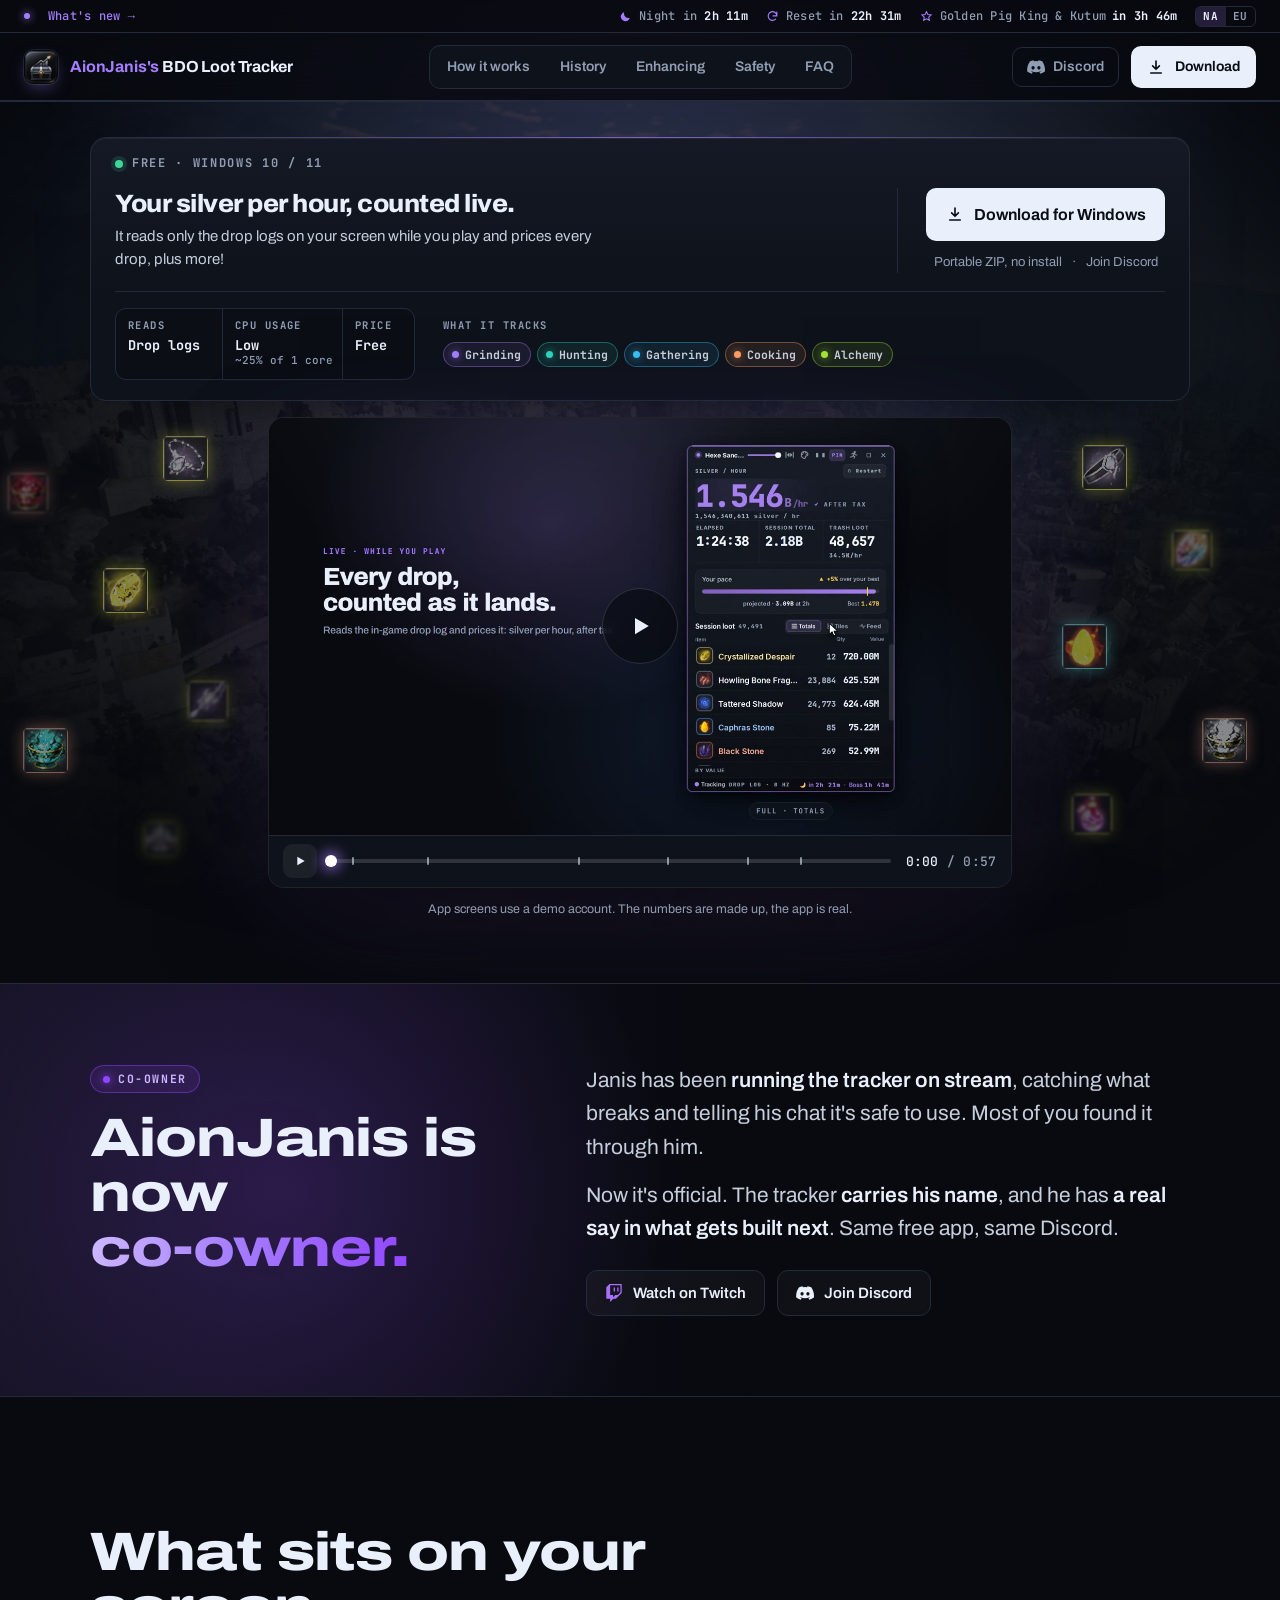
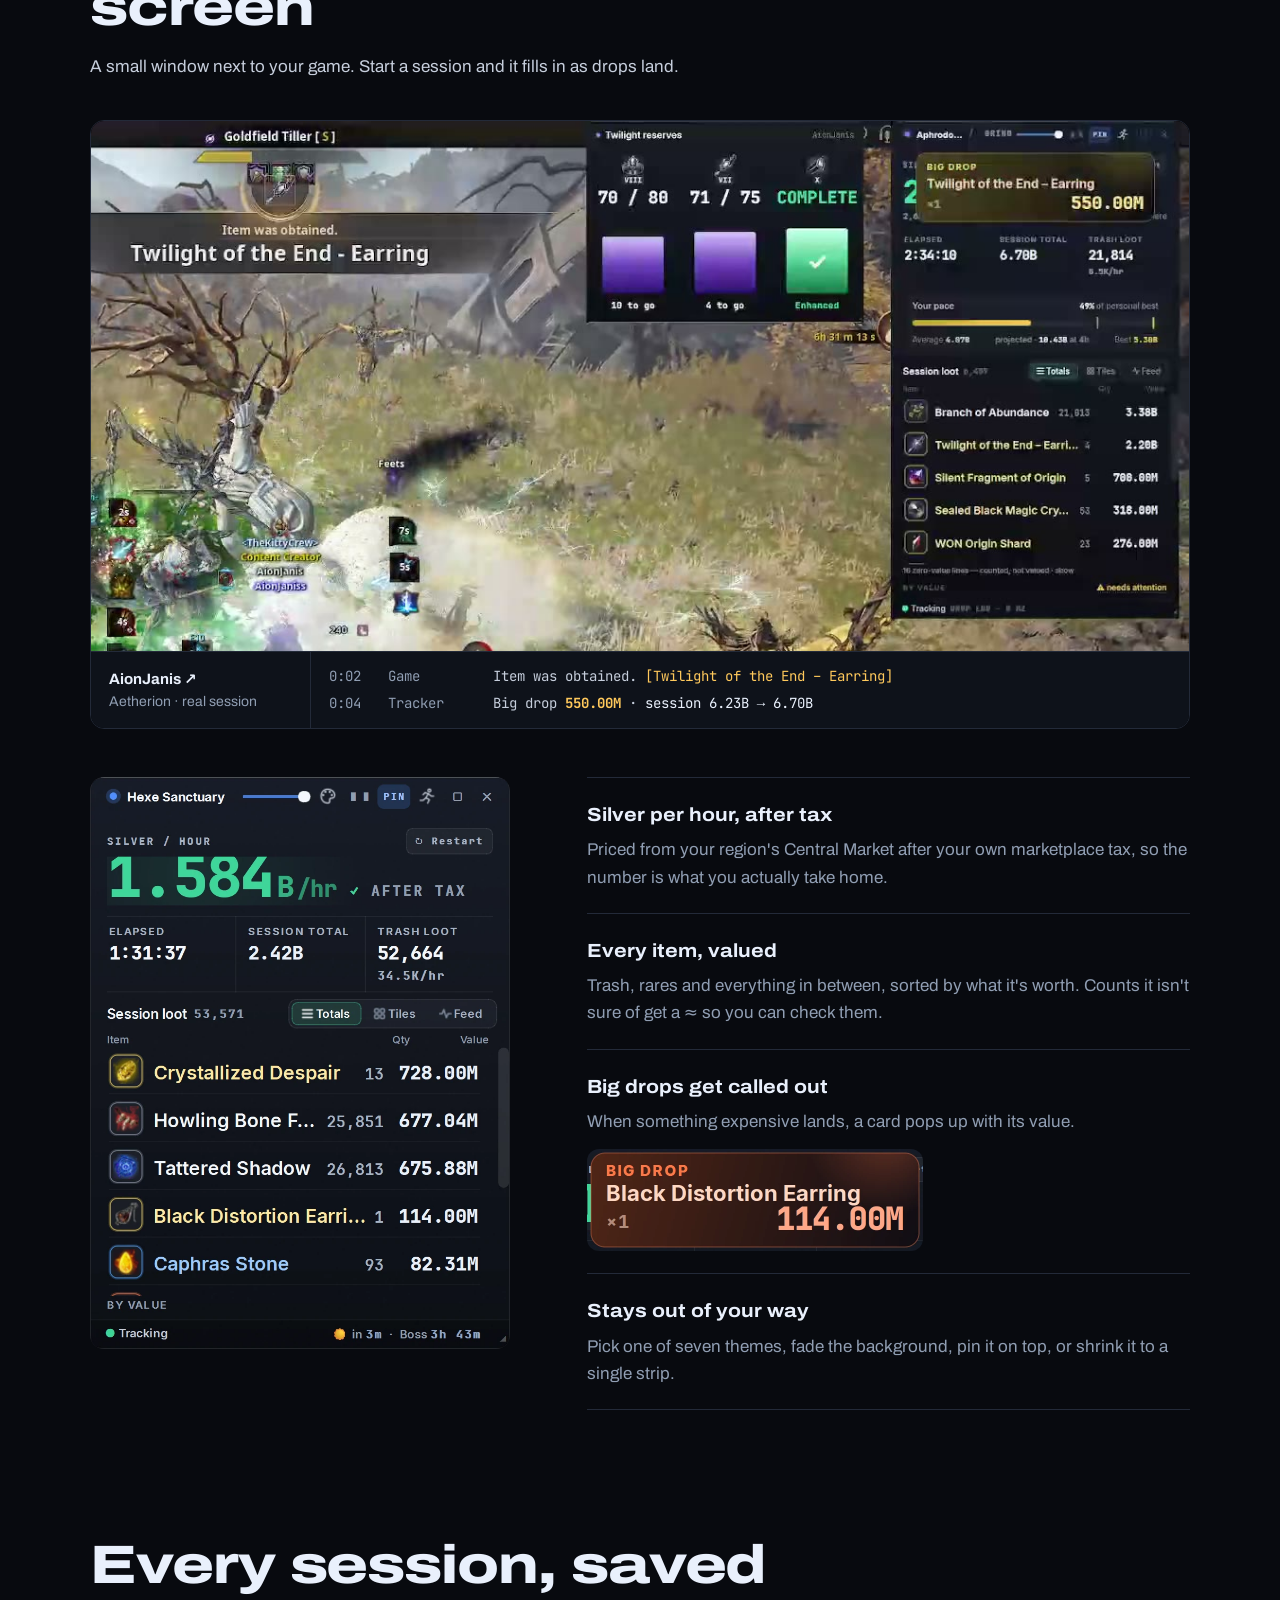
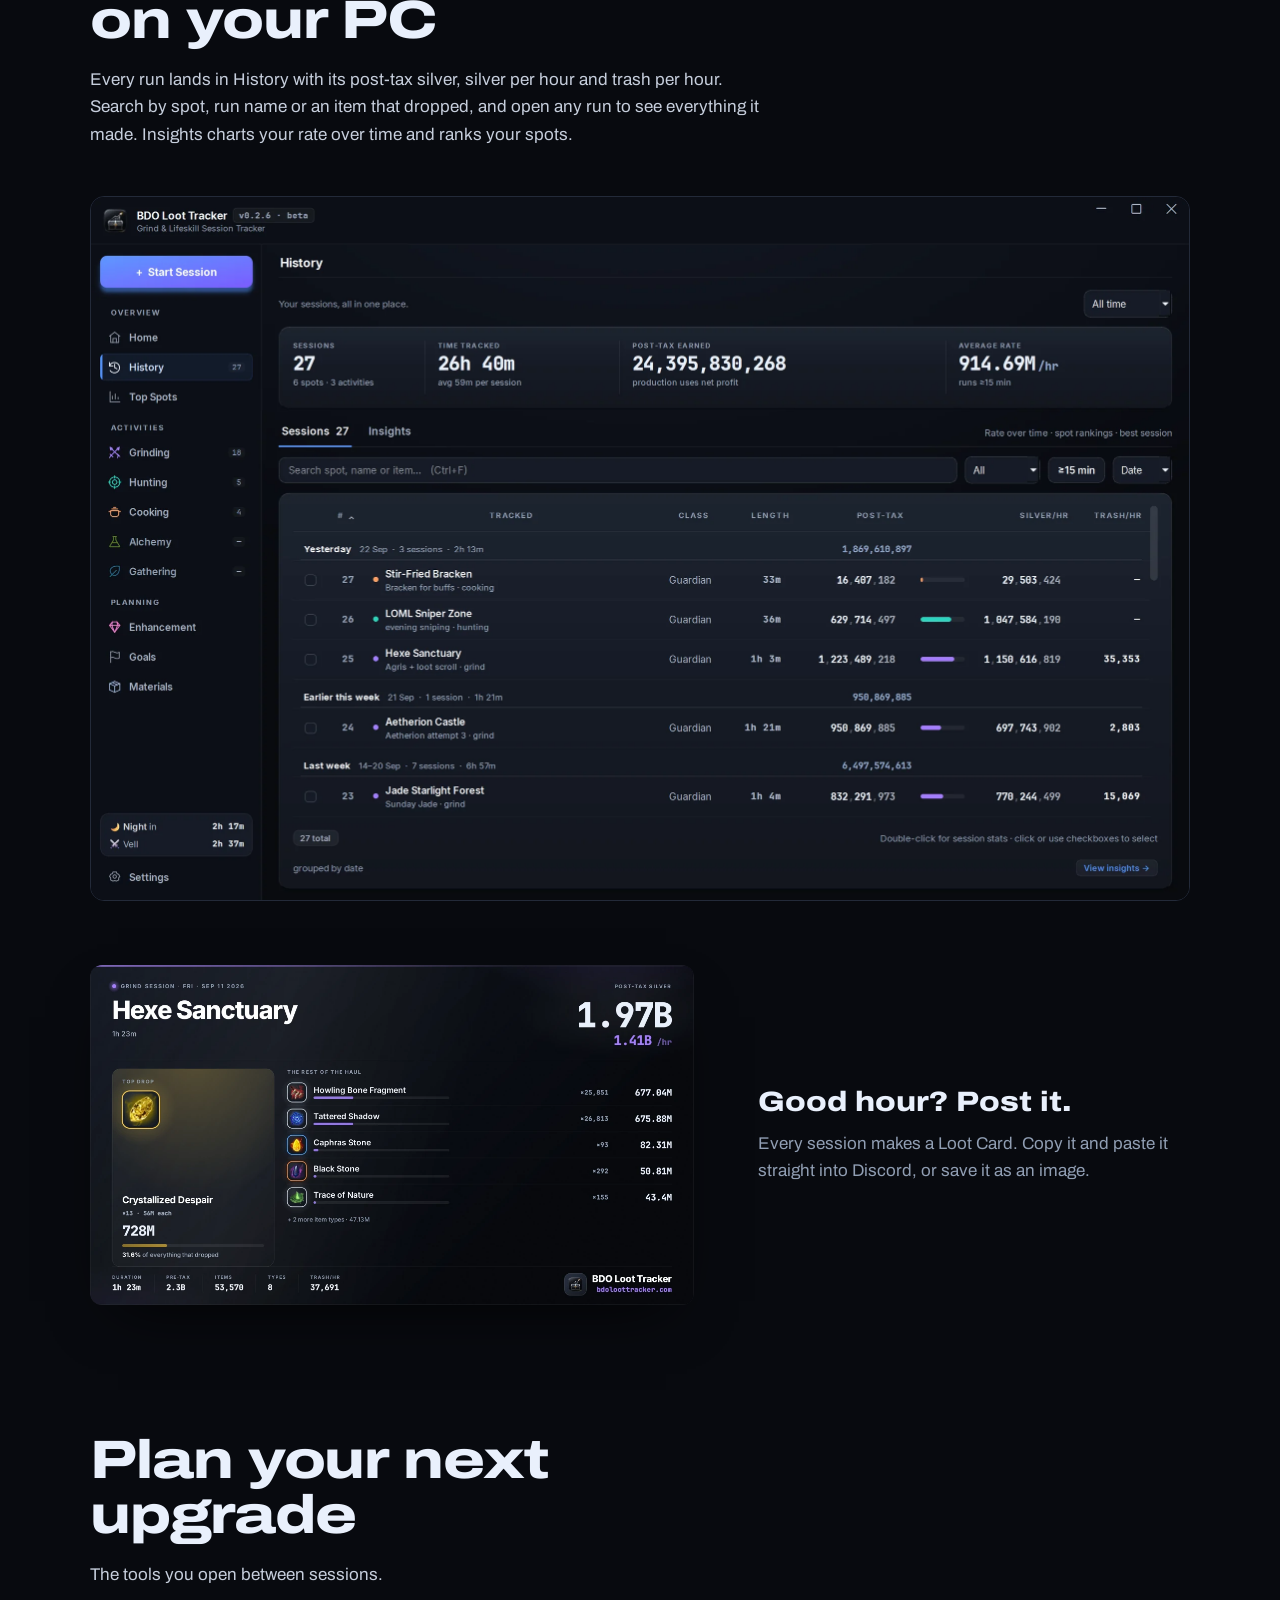
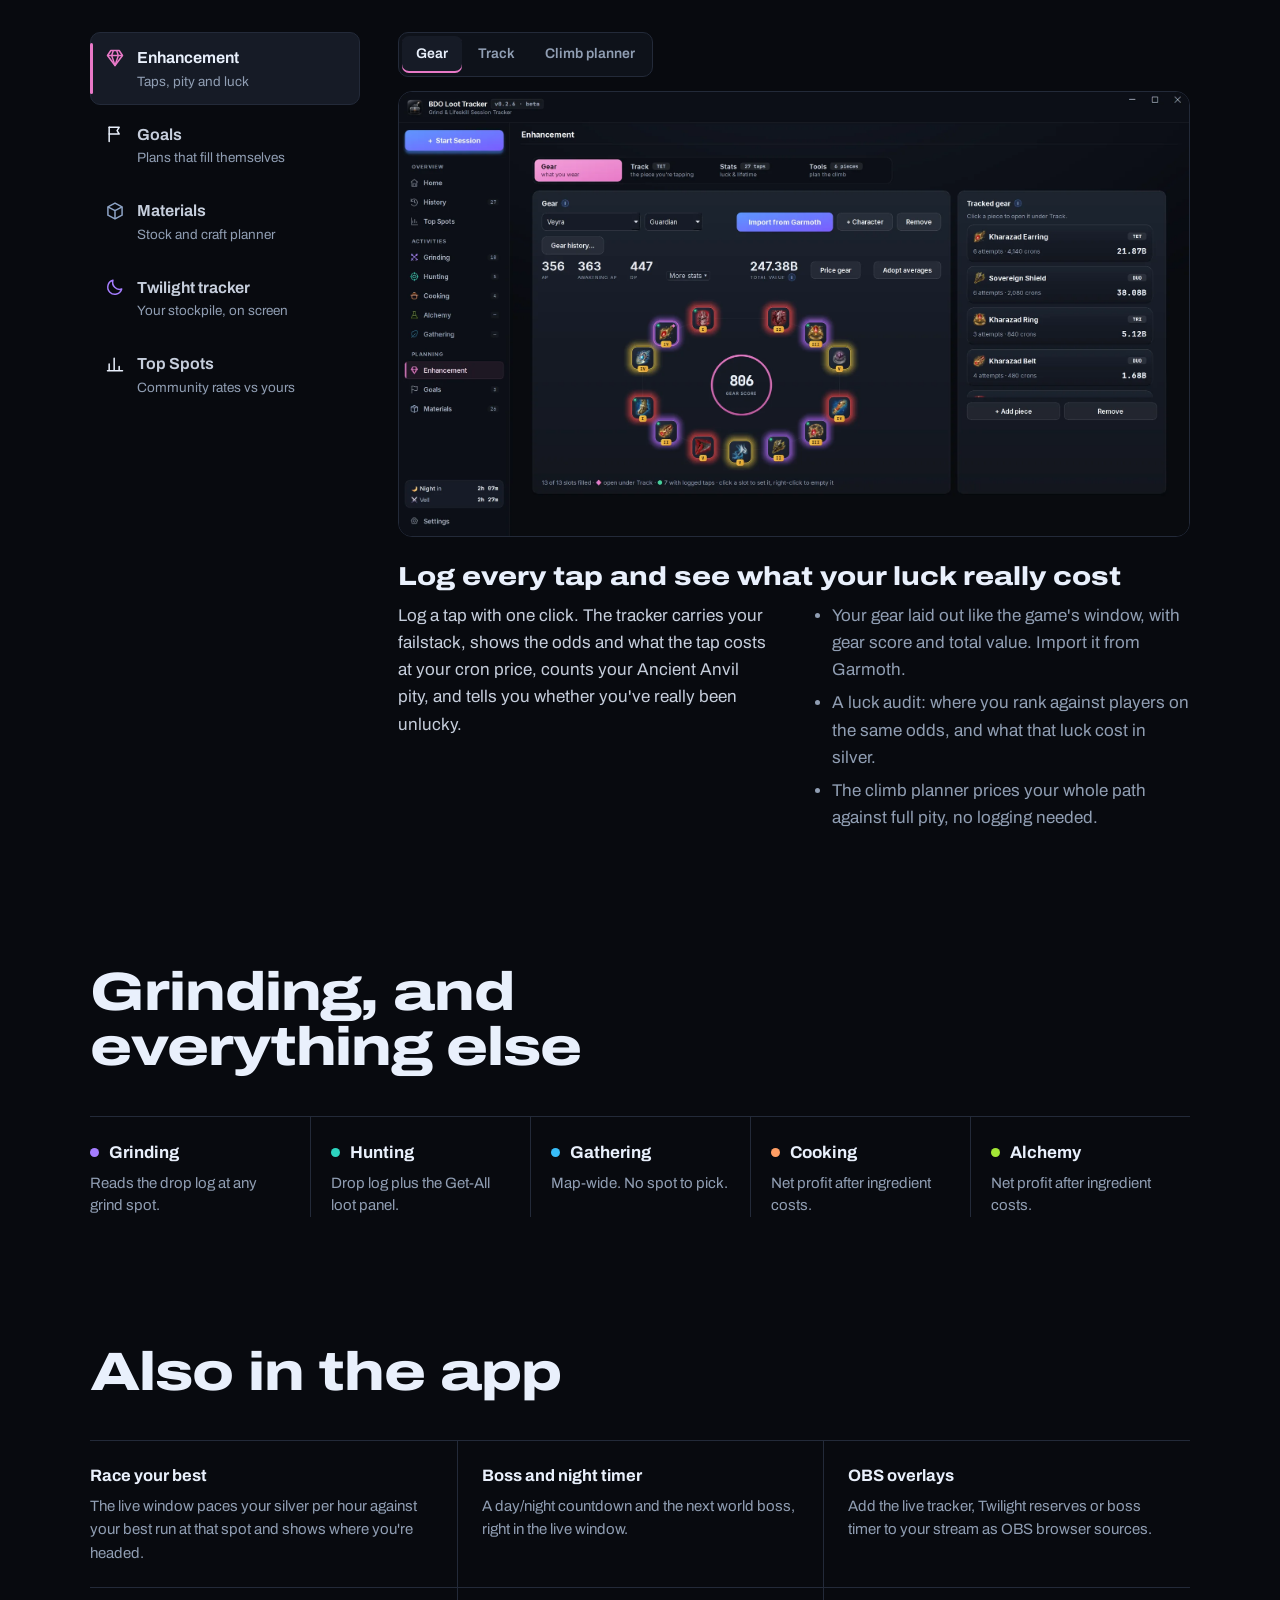
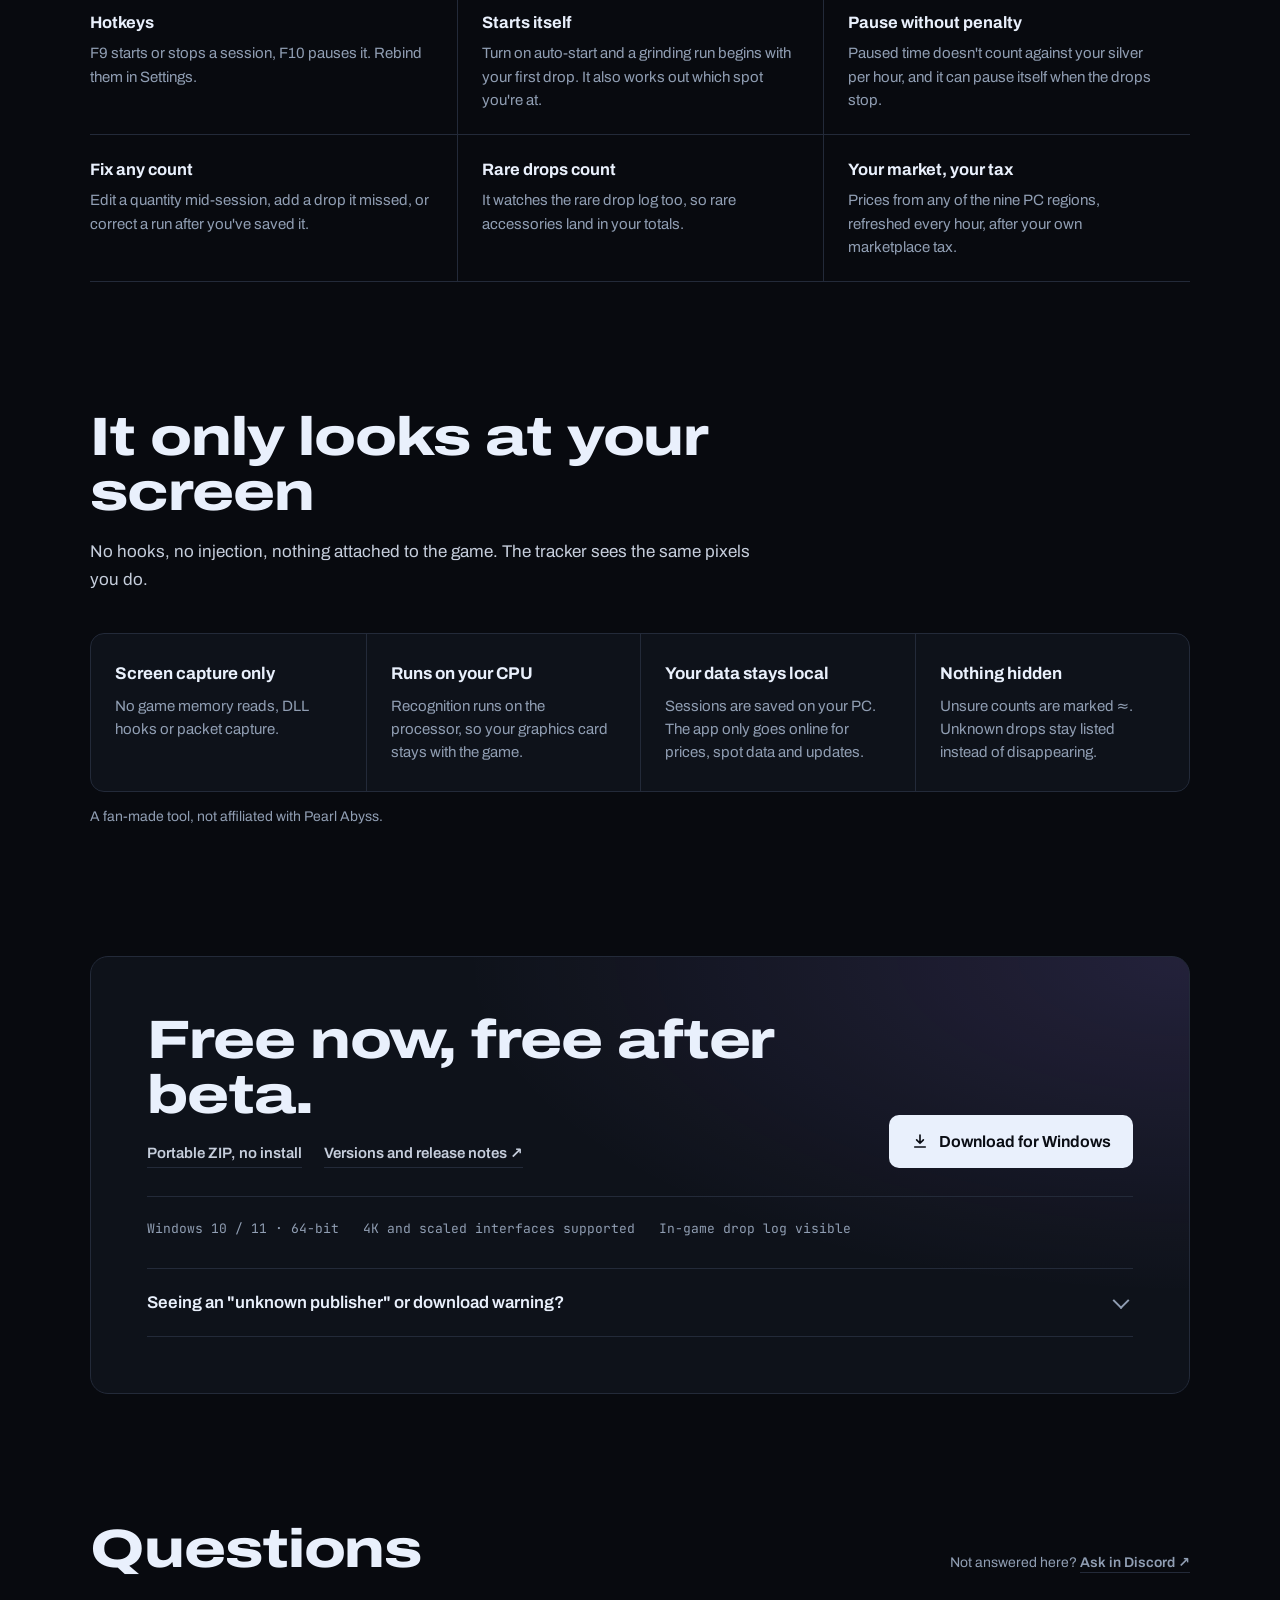
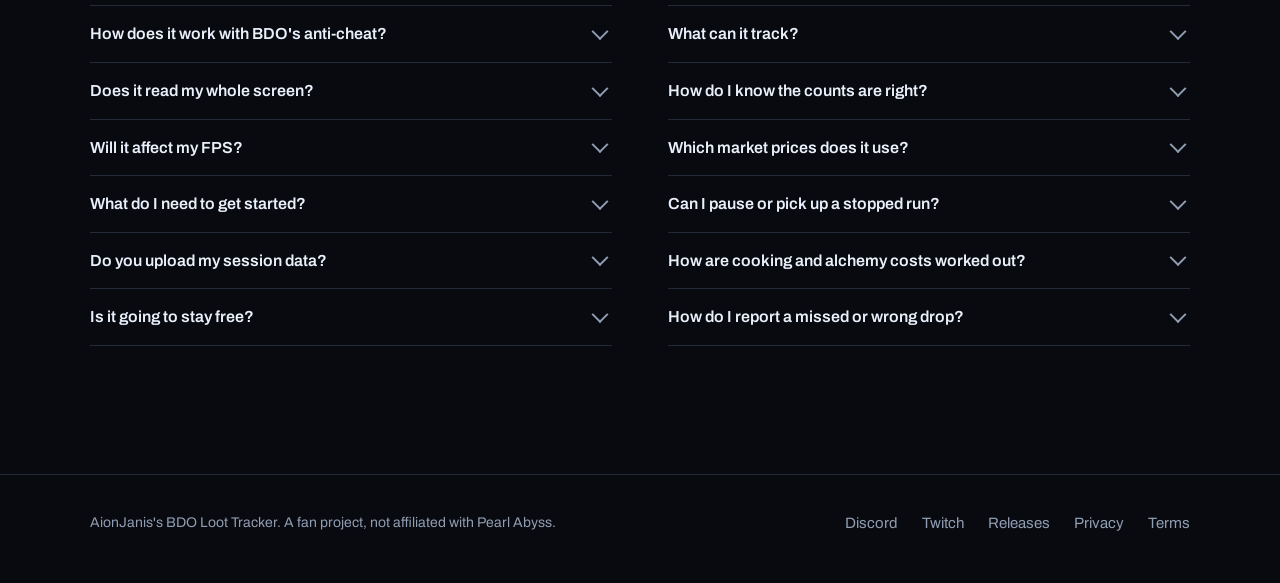
==== commit 4e06a823: "Privacy Policy and Terms of Use pages; fonts served from the site From the tracker repo's website/pr" ====
--- a/index.html
+++ b/index.html
@@ -25,9 +25,7 @@
 <script type="application/ld+json">{"@context": "https://schema.org", "@type": "SoftwareApplication", "name": "AionJanis's BDO Loot Tracker", "url": "https://bdoloottracker.com/", "image": "https://bdoloottracker.com/assets/og-card.jpg", "applicationCategory": "UtilitiesApplication", "applicationSubCategory": "Game companion / loot tracker", "operatingSystem": "Windows 10, Windows 11", "description": "Free Windows app for Black Desert. Reads the drop log on your screen and shows your silver per hour, after tax, while you play.", "releaseNotes": "https://github.com/iterexdev/bdo-tracker-releases/releases", "downloadUrl": "https://github.com/iterexdev/bdo-tracker-releases/releases/latest/download/BDOLootTracker-win-Setup.exe", "offers": {"@type": "Offer", "price": "0", "priceCurrency": "USD"}}</script>
 <script type="application/ld+json">{"@context": "https://schema.org", "@type": "FAQPage", "mainEntity": [{"@type": "Question", "name": "How does it work with BDO's anti-cheat?", "acceptedAnswer": {"@type": "Answer", "text": "It only captures your screen. It never reads game memory, hooks into the game or captures network traffic. See Safety ."}}, {"@type": "Question", "name": "Does it read my whole screen?", "acceptedAnswer": {"@type": "Answer", "text": "No. While it tracks, it reads only your drop logs, plus the Get-All loot window when you're hunting. Nothing else on your screen is read or saved. Setup takes one look at the full screen, with Interface Edit Mode open, to find those boxes, and doesn't save it."}}, {"@type": "Question", "name": "Will it affect my FPS?", "acceptedAnswer": {"@type": "Answer", "text": "Recognition runs on your processor, not your graphics card, and it's capped at 2 CPU threads, so the game keeps the rest. A hard-to-read number now and then gets a quick extra text read on one more thread. It's built to run alongside BDO, but performance still depends on your PC, so there's no promise of zero overhead."}}, {"@type": "Question", "name": "What do I need to get started?", "acceptedAnswer": {"@type": "Answer", "text": "Windows 10 or 11 (64-bit), BDO on the monitor you choose, and a visible drop log. 4K and other Interface Scales are supported. Guided setup detects both drop logs in Interface Edit Mode and lets you confirm or adjust their boxes. For custom fonts it can't detect, adjust the boxes by hand."}}, {"@type": "Question", "name": "Do you upload my session data?", "acceptedAnswer": {"@type": "Answer", "text": "No. Sessions are stored on your PC. The app goes online for market prices, community spot data and update checks. If you report a problem, you choose to export and share diagnostics."}}, {"@type": "Question", "name": "Is it going to stay free?", "acceptedAnswer": {"@type": "Answer", "text": "Yes. Free during the beta and free after it."}}, {"@type": "Question", "name": "What can it track?", "acceptedAnswer": {"@type": "Answer", "text": "Grinding, hunting, cooking, alchemy and Gathering. Hunting combines the drop log and the Get-All loot panel. Cooking and alchemy count what you make and show net profit after your ingredient costs; unpriced byproducts stay counted. Gathering is open to everyone, with one map-wide item list and no spot to choose: lumber, sap, ore, herbs, digging, underwater yields, blood, meat and hides. Coverage is still growing, so new items can be held for confirmation until real captures confirm them."}}, {"@type": "Question", "name": "How do I know the counts are right?", "acceptedAnswer": {"@type": "Answer", "text": "Recognition is checked against real sessions and hand-counted inventories. Approximate quantities are marked ≈, and you can edit them to confirm. Expensive drops need solid evidence before they enter your totals. Held, unpriced and unrecognized drops stay visible for review, and grinding and hunting reports let you add a missed drop."}}, {"@type": "Question", "name": "Which market prices does it use?", "acceptedAnswer": {"@type": "Answer", "text": "Any PC region: North America, Europe, Southeast Asia, Turkey / MENA, Korea, Russia, Japan, Taiwan or South America. Pick yours in Settings → Silver & averages , next to your marketplace tax. Prices refresh every hour."}}, {"@type": "Question", "name": "Can I pause or pick up a stopped run?", "acceptedAnswer": {"@type": "Answer", "text": "Yes. Pause keeps your loot and stops the clock. If you stop by accident, resume the run from its review page. A just-saved grinding, hunting or Gathering run can also be continued until you start another session or close the app."}}, {"@type": "Question", "name": "How are cooking and alchemy costs worked out?", "acceptedAnswer": {"@type": "Answer", "text": "Choose market prices, what you paid, or free for materials you gathered yourself. Plan against your stock in Materials, compare buying against crafting, and follow a shopping list. Without a material cost, the result is gross, not net profit."}}, {"@type": "Question", "name": "How do I report a missed or wrong drop?", "acceptedAnswer": {"@type": "Answer", "text": "In the app, go to Settings → Files & diagnostics → Export Diagnostics… and post the file in Discord with the spot and roughly when it happened."}}]}</script>
 <link rel="icon" href="assets/favicon.ico">
-<link rel="preconnect" href="https://fonts.googleapis.com">
-<link rel="preconnect" href="https://fonts.gstatic.com" crossorigin>
-<link href="https://fonts.googleapis.com/css2?family=Archivo:wdth,wght@62..125,400..800&family=JetBrains+Mono:wght@400;500;700&display=swap" rel="stylesheet">
+<link rel="stylesheet" href="assets/fonts/fonts.css">
 <style>
 :root{
   /* the app's own surfaces (ui/style.py) */
@@ -851,6 +849,8 @@
       <a href="https://discord.gg/qTBkN2mbkU" rel="noopener">Discord</a>
       <a href="https://www.twitch.tv/aionjanis" rel="noopener">Twitch</a>
       <a href="https://github.com/iterexdev/bdo-tracker-releases/releases" rel="noopener">Releases</a>
+      <a href="privacy.html">Privacy</a>
+      <a href="terms.html">Terms</a>
     </nav>
   </div>
 </footer>
--- a/assets/fonts/fonts.css
+++ b/assets/fonts/fonts.css
@@ -0,0 +1,200 @@
+/* Archivo and JetBrains Mono, served from this site instead of Google
+   Fonts so a visit makes no request to another company's servers.
+   The @font-face rules are Google Fonts' own for
+   family=Archivo:wdth,wght@62..125,400..800&family=JetBrains+Mono:wght@400;500;700
+   with the file URLs made local; unicode-range means a browser only
+   downloads the subsets a page actually uses. SIL Open Font License 1.1:
+   OFL-Archivo.txt, OFL-JetBrainsMono.txt. */
+
+/* Archivo, vietnamese */
+@font-face {
+  font-family: 'Archivo';
+  font-style: normal;
+  font-weight: 400 800;
+  font-stretch: 62% 125%;
+  font-display: swap;
+  src: url(archivo-vietnamese.woff2) format('woff2');
+  unicode-range: U+0102-0103, U+0110-0111, U+0128-0129, U+0168-0169, U+01A0-01A1, U+01AF-01B0, U+0300-0301, U+0303-0304, U+0308-0309, U+0323, U+0329, U+1EA0-1EF9, U+20AB;
+}
+/* Archivo, latin-ext */
+@font-face {
+  font-family: 'Archivo';
+  font-style: normal;
+  font-weight: 400 800;
+  font-stretch: 62% 125%;
+  font-display: swap;
+  src: url(archivo-latin-ext.woff2) format('woff2');
+  unicode-range: U+0100-02BA, U+02BD-02C5, U+02C7-02CC, U+02CE-02D7, U+02DD-02FF, U+0304, U+0308, U+0329, U+1D00-1DBF, U+1E00-1E9F, U+1EF2-1EFF, U+2020, U+20A0-20AB, U+20AD-20C0, U+2113, U+2C60-2C7F, U+A720-A7FF;
+}
+/* Archivo, latin */
+@font-face {
+  font-family: 'Archivo';
+  font-style: normal;
+  font-weight: 400 800;
+  font-stretch: 62% 125%;
+  font-display: swap;
+  src: url(archivo-latin.woff2) format('woff2');
+  unicode-range: U+0000-00FF, U+0131, U+0152-0153, U+02BB-02BC, U+02C6, U+02DA, U+02DC, U+0304, U+0308, U+0329, U+2000-206F, U+20AC, U+2122, U+2191, U+2193, U+2212, U+2215, U+FEFF, U+FFFD;
+}
+/* JetBrains Mono, cyrillic-ext */
+@font-face {
+  font-family: 'JetBrains Mono';
+  font-style: normal;
+  font-weight: 400;
+  font-display: swap;
+  src: url(jetbrains-mono-cyrillic-ext.woff2) format('woff2');
+  unicode-range: U+0460-052F, U+1C80-1C8A, U+20B4, U+2DE0-2DFF, U+A640-A69F, U+FE2E-FE2F;
+}
+/* JetBrains Mono, cyrillic */
+@font-face {
+  font-family: 'JetBrains Mono';
+  font-style: normal;
+  font-weight: 400;
+  font-display: swap;
+  src: url(jetbrains-mono-cyrillic.woff2) format('woff2');
+  unicode-range: U+0301, U+0400-045F, U+0490-0491, U+04B0-04B1, U+2116;
+}
+/* JetBrains Mono, greek */
+@font-face {
+  font-family: 'JetBrains Mono';
+  font-style: normal;
+  font-weight: 400;
+  font-display: swap;
+  src: url(jetbrains-mono-greek.woff2) format('woff2');
+  unicode-range: U+0370-0377, U+037A-037F, U+0384-038A, U+038C, U+038E-03A1, U+03A3-03FF;
+}
+/* JetBrains Mono, vietnamese */
+@font-face {
+  font-family: 'JetBrains Mono';
+  font-style: normal;
+  font-weight: 400;
+  font-display: swap;
+  src: url(jetbrains-mono-vietnamese.woff2) format('woff2');
+  unicode-range: U+0102-0103, U+0110-0111, U+0128-0129, U+0168-0169, U+01A0-01A1, U+01AF-01B0, U+0300-0301, U+0303-0304, U+0308-0309, U+0323, U+0329, U+1EA0-1EF9, U+20AB;
+}
+/* JetBrains Mono, latin-ext */
+@font-face {
+  font-family: 'JetBrains Mono';
+  font-style: normal;
+  font-weight: 400;
+  font-display: swap;
+  src: url(jetbrains-mono-latin-ext.woff2) format('woff2');
+  unicode-range: U+0100-02BA, U+02BD-02C5, U+02C7-02CC, U+02CE-02D7, U+02DD-02FF, U+0304, U+0308, U+0329, U+1D00-1DBF, U+1E00-1E9F, U+1EF2-1EFF, U+2020, U+20A0-20AB, U+20AD-20C0, U+2113, U+2C60-2C7F, U+A720-A7FF;
+}
+/* JetBrains Mono, latin */
+@font-face {
+  font-family: 'JetBrains Mono';
+  font-style: normal;
+  font-weight: 400;
+  font-display: swap;
+  src: url(jetbrains-mono-latin.woff2) format('woff2');
+  unicode-range: U+0000-00FF, U+0131, U+0152-0153, U+02BB-02BC, U+02C6, U+02DA, U+02DC, U+0304, U+0308, U+0329, U+2000-206F, U+20AC, U+2122, U+2191, U+2193, U+2212, U+2215, U+FEFF, U+FFFD;
+}
+/* JetBrains Mono, cyrillic-ext */
+@font-face {
+  font-family: 'JetBrains Mono';
+  font-style: normal;
+  font-weight: 500;
+  font-display: swap;
+  src: url(jetbrains-mono-cyrillic-ext.woff2) format('woff2');
+  unicode-range: U+0460-052F, U+1C80-1C8A, U+20B4, U+2DE0-2DFF, U+A640-A69F, U+FE2E-FE2F;
+}
+/* JetBrains Mono, cyrillic */
+@font-face {
+  font-family: 'JetBrains Mono';
+  font-style: normal;
+  font-weight: 500;
+  font-display: swap;
+  src: url(jetbrains-mono-cyrillic.woff2) format('woff2');
+  unicode-range: U+0301, U+0400-045F, U+0490-0491, U+04B0-04B1, U+2116;
+}
+/* JetBrains Mono, greek */
+@font-face {
+  font-family: 'JetBrains Mono';
+  font-style: normal;
+  font-weight: 500;
+  font-display: swap;
+  src: url(jetbrains-mono-greek.woff2) format('woff2');
+  unicode-range: U+0370-0377, U+037A-037F, U+0384-038A, U+038C, U+038E-03A1, U+03A3-03FF;
+}
+/* JetBrains Mono, vietnamese */
+@font-face {
+  font-family: 'JetBrains Mono';
+  font-style: normal;
+  font-weight: 500;
+  font-display: swap;
+  src: url(jetbrains-mono-vietnamese.woff2) format('woff2');
+  unicode-range: U+0102-0103, U+0110-0111, U+0128-0129, U+0168-0169, U+01A0-01A1, U+01AF-01B0, U+0300-0301, U+0303-0304, U+0308-0309, U+0323, U+0329, U+1EA0-1EF9, U+20AB;
+}
+/* JetBrains Mono, latin-ext */
+@font-face {
+  font-family: 'JetBrains Mono';
+  font-style: normal;
+  font-weight: 500;
+  font-display: swap;
+  src: url(jetbrains-mono-latin-ext.woff2) format('woff2');
+  unicode-range: U+0100-02BA, U+02BD-02C5, U+02C7-02CC, U+02CE-02D7, U+02DD-02FF, U+0304, U+0308, U+0329, U+1D00-1DBF, U+1E00-1E9F, U+1EF2-1EFF, U+2020, U+20A0-20AB, U+20AD-20C0, U+2113, U+2C60-2C7F, U+A720-A7FF;
+}
+/* JetBrains Mono, latin */
+@font-face {
+  font-family: 'JetBrains Mono';
+  font-style: normal;
+  font-weight: 500;
+  font-display: swap;
+  src: url(jetbrains-mono-latin.woff2) format('woff2');
+  unicode-range: U+0000-00FF, U+0131, U+0152-0153, U+02BB-02BC, U+02C6, U+02DA, U+02DC, U+0304, U+0308, U+0329, U+2000-206F, U+20AC, U+2122, U+2191, U+2193, U+2212, U+2215, U+FEFF, U+FFFD;
+}
+/* JetBrains Mono, cyrillic-ext */
+@font-face {
+  font-family: 'JetBrains Mono';
+  font-style: normal;
+  font-weight: 700;
+  font-display: swap;
+  src: url(jetbrains-mono-cyrillic-ext.woff2) format('woff2');
+  unicode-range: U+0460-052F, U+1C80-1C8A, U+20B4, U+2DE0-2DFF, U+A640-A69F, U+FE2E-FE2F;
+}
+/* JetBrains Mono, cyrillic */
+@font-face {
+  font-family: 'JetBrains Mono';
+  font-style: normal;
+  font-weight: 700;
+  font-display: swap;
+  src: url(jetbrains-mono-cyrillic.woff2) format('woff2');
+  unicode-range: U+0301, U+0400-045F, U+0490-0491, U+04B0-04B1, U+2116;
+}
+/* JetBrains Mono, greek */
+@font-face {
+  font-family: 'JetBrains Mono';
+  font-style: normal;
+  font-weight: 700;
+  font-display: swap;
+  src: url(jetbrains-mono-greek.woff2) format('woff2');
+  unicode-range: U+0370-0377, U+037A-037F, U+0384-038A, U+038C, U+038E-03A1, U+03A3-03FF;
+}
+/* JetBrains Mono, vietnamese */
+@font-face {
+  font-family: 'JetBrains Mono';
+  font-style: normal;
+  font-weight: 700;
+  font-display: swap;
+  src: url(jetbrains-mono-vietnamese.woff2) format('woff2');
+  unicode-range: U+0102-0103, U+0110-0111, U+0128-0129, U+0168-0169, U+01A0-01A1, U+01AF-01B0, U+0300-0301, U+0303-0304, U+0308-0309, U+0323, U+0329, U+1EA0-1EF9, U+20AB;
+}
+/* JetBrains Mono, latin-ext */
+@font-face {
+  font-family: 'JetBrains Mono';
+  font-style: normal;
+  font-weight: 700;
+  font-display: swap;
+  src: url(jetbrains-mono-latin-ext.woff2) format('woff2');
+  unicode-range: U+0100-02BA, U+02BD-02C5, U+02C7-02CC, U+02CE-02D7, U+02DD-02FF, U+0304, U+0308, U+0329, U+1D00-1DBF, U+1E00-1E9F, U+1EF2-1EFF, U+2020, U+20A0-20AB, U+20AD-20C0, U+2113, U+2C60-2C7F, U+A720-A7FF;
+}
+/* JetBrains Mono, latin */
+@font-face {
+  font-family: 'JetBrains Mono';
+  font-style: normal;
+  font-weight: 700;
+  font-display: swap;
+  src: url(jetbrains-mono-latin.woff2) format('woff2');
+  unicode-range: U+0000-00FF, U+0131, U+0152-0153, U+02BB-02BC, U+02C6, U+02DA, U+02DC, U+0304, U+0308, U+0329, U+2000-206F, U+20AC, U+2122, U+2191, U+2193, U+2212, U+2215, U+FEFF, U+FFFD;
+}
